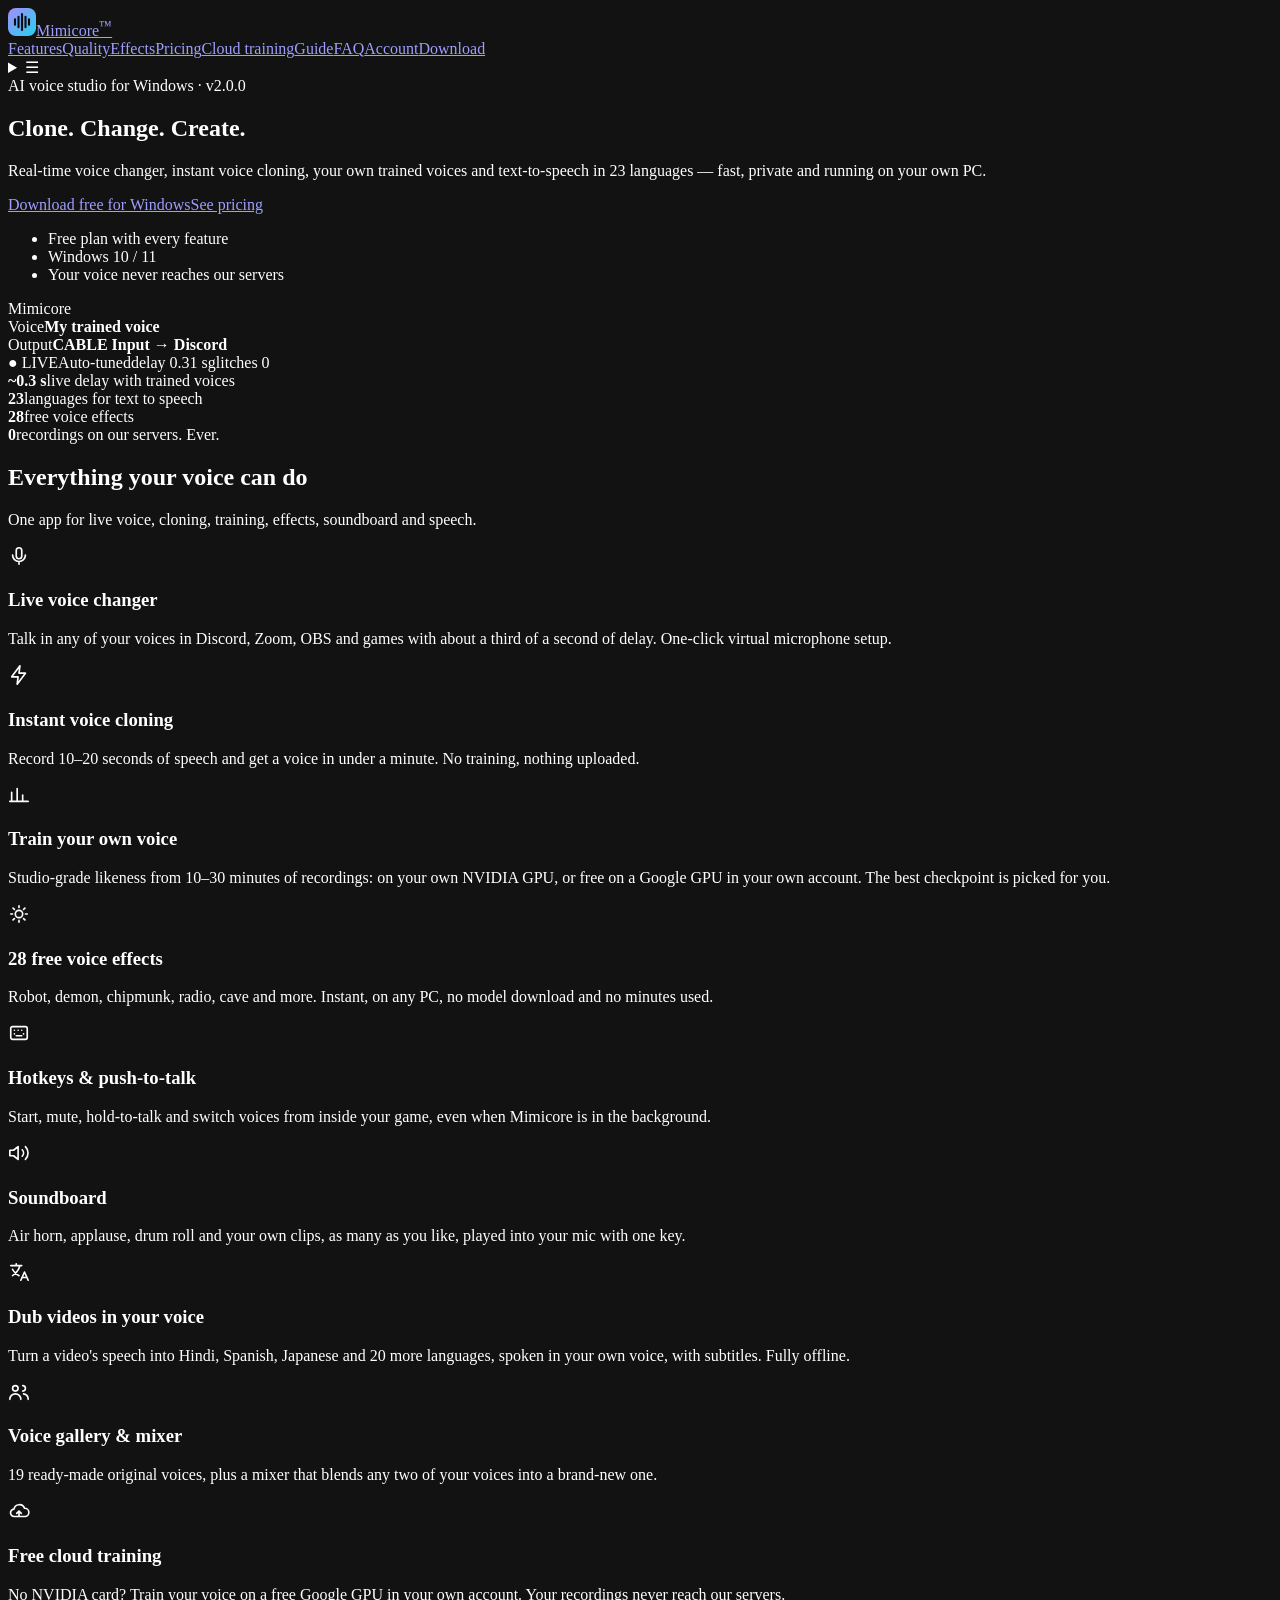
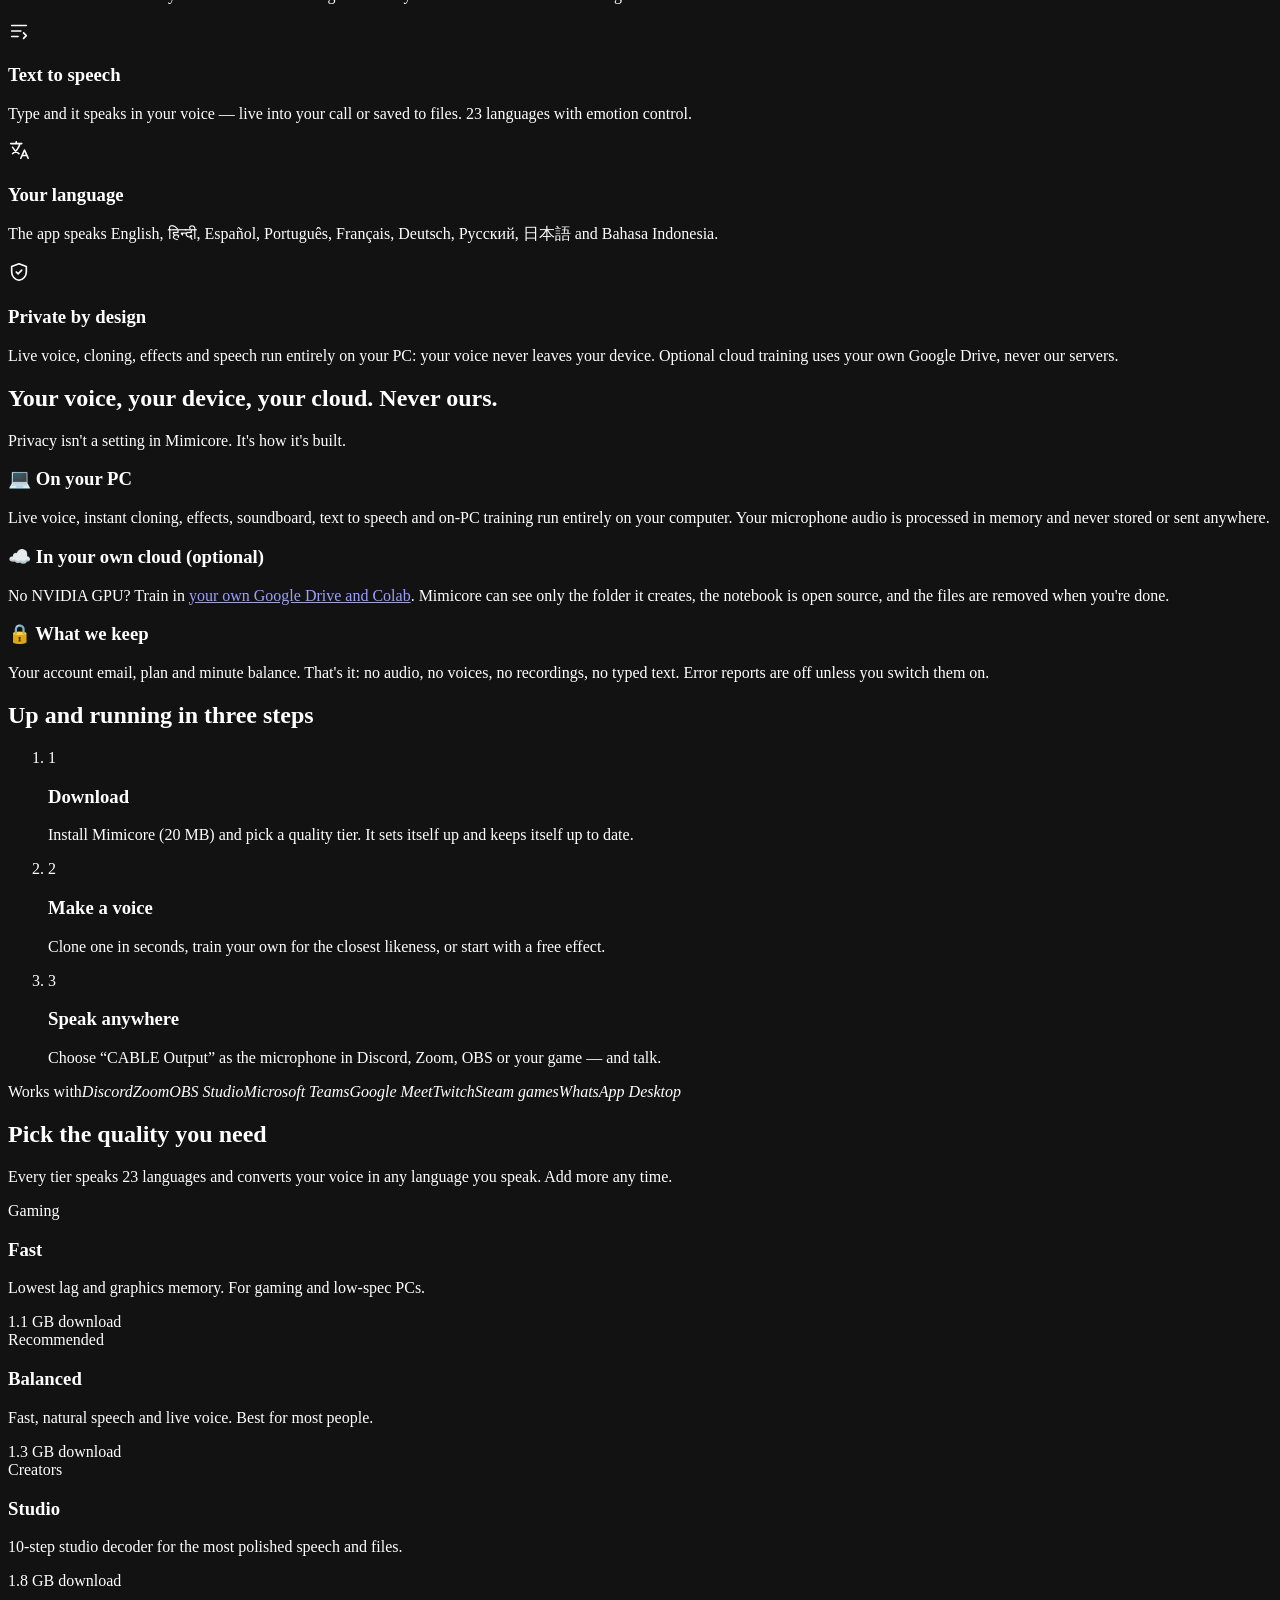
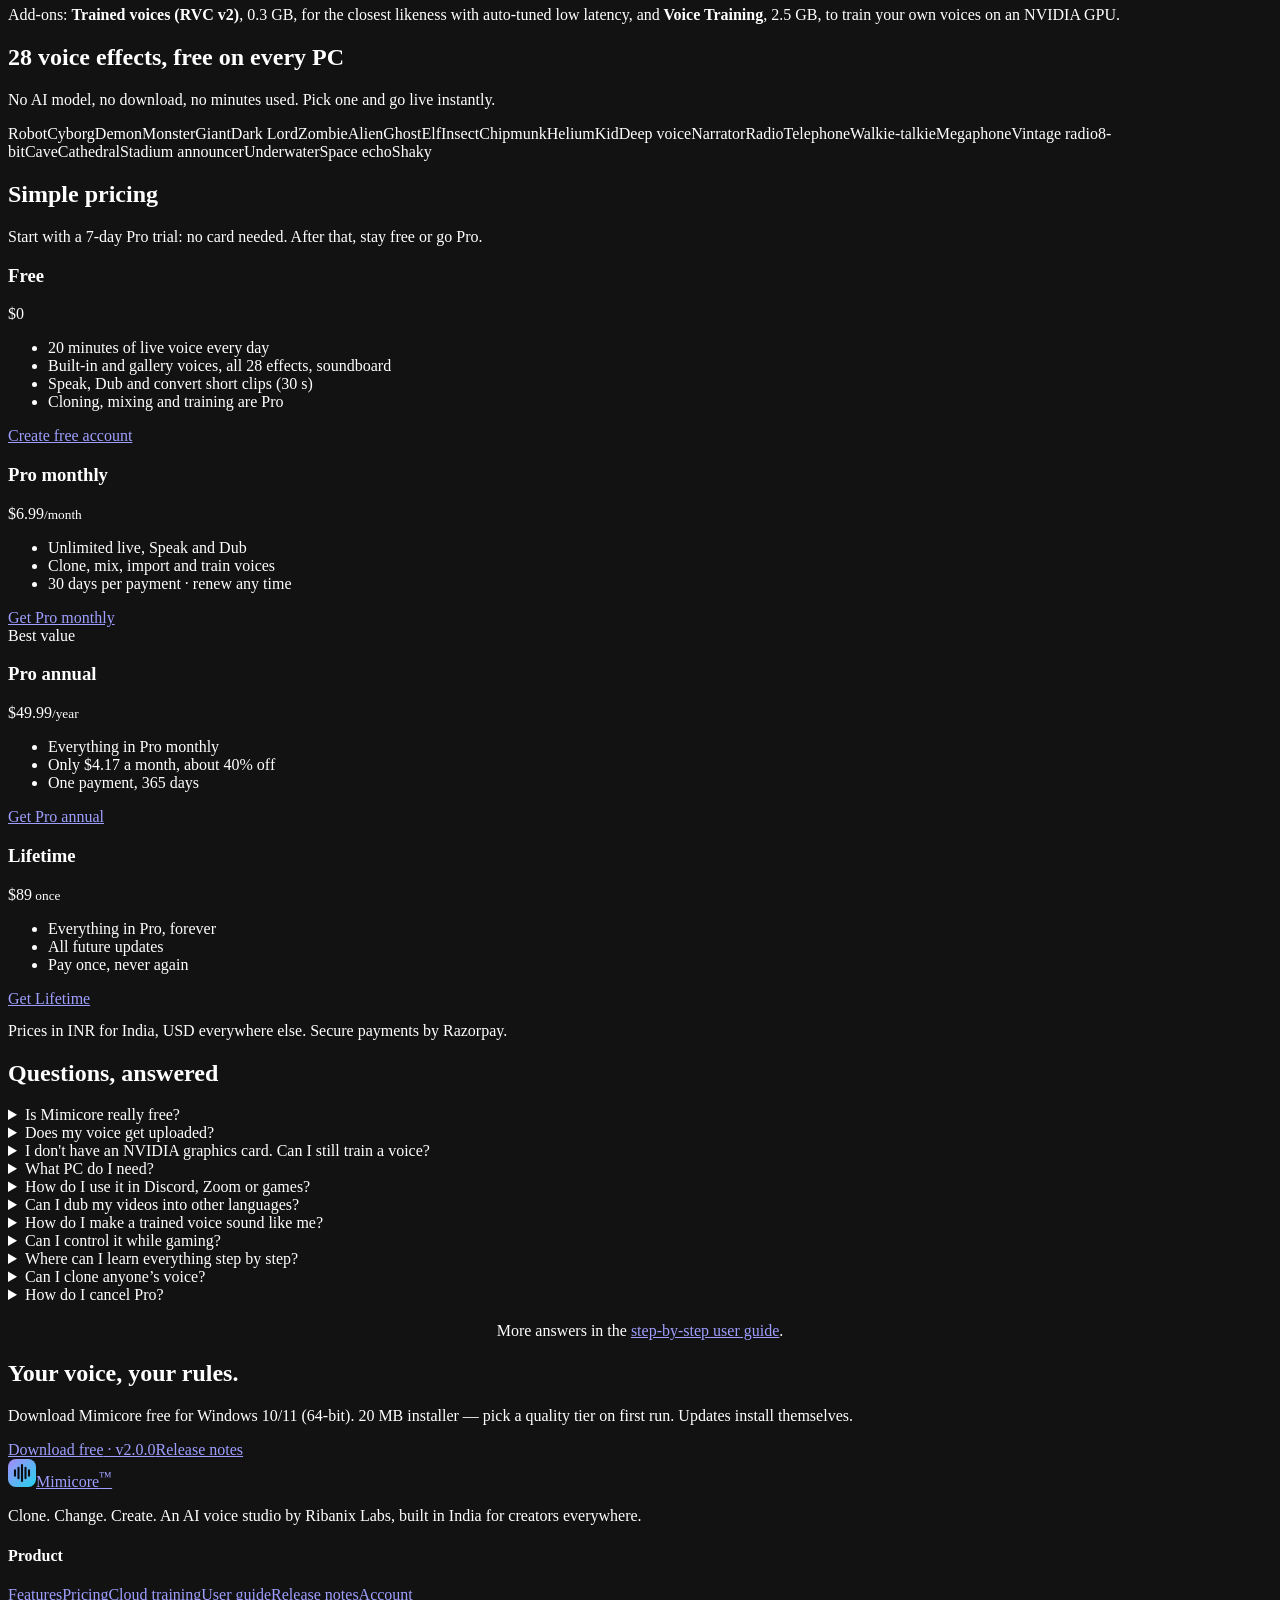
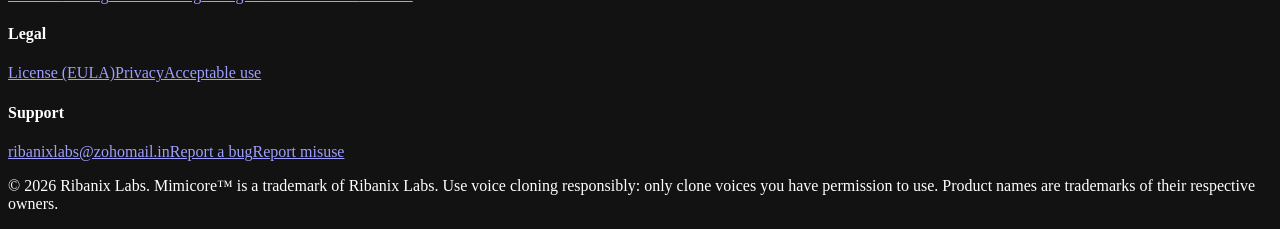
==== index.html @ a143474f "Site update" ====
<!DOCTYPE html><html lang="en"><head><meta charSet="utf-8"/><meta name="viewport" content="width=device-width, initial-scale=1"/><link rel="stylesheet" href="/mimicore-app/_next/static/chunks/2nib8u-anf3ll.css" data-precedence="next"/><link rel="preload" as="script" fetchPriority="low" href="/mimicore-app/_next/static/chunks/310vm2bl3xxpt.js"/><script src="/mimicore-app/_next/static/chunks/19mx3mg6lkumu.js" async=""></script><script src="/mimicore-app/_next/static/chunks/1rj7ns8rte9vc.js" async=""></script><script src="/mimicore-app/_next/static/chunks/0dsdtjjt0gsgd.js" async=""></script><script src="/mimicore-app/_next/static/chunks/turbopack-036nzztw_5l-z.js" async=""></script><script src="/mimicore-app/_next/static/chunks/1mpnoxox0-4cg.js" async=""></script><script src="/mimicore-app/_next/static/chunks/3a-6tz8s60ez9.js" async=""></script><meta name="theme-color" content="#07080d"/><meta name="color-scheme" content="dark"/><title>Mimicore — AI voice changer, voice cloning &amp; text to speech for Windows</title><meta name="description" content="Mimicore by Ribanix Labs: real-time AI voice changer, instant voice cloning, RVC voice training, video dubbing in your own voice, 28 free voice effects, a soundboard and text-to-speech in 23 languages. Your voice never leaves your device; optional cloud training runs in your own Google account. Free plan with every feature."/><meta name="application-name" content="Mimicore"/><meta name="author" content="Ribanix Labs"/><meta name="keywords" content="AI voice changer,voice cloning,real-time voice changer,RVC,text to speech,Discord voice changer,voice effects,AI dubbing,soundboard,Windows"/><link rel="canonical" href="https://ribanixlabs.github.io/mimicore-app/"/><meta property="og:title" content="Mimicore — Clone. Change. Create."/><meta property="og:description" content="Mimicore by Ribanix Labs: real-time AI voice changer, instant voice cloning, RVC voice training, video dubbing in your own voice, 28 free voice effects, a soundboard and text-to-speech in 23 languages. Your voice never leaves your device; optional cloud training runs in your own Google account. Free plan with every feature."/><meta property="og:url" content="https://ribanixlabs.github.io/mimicore-app/"/><meta property="og:site_name" content="Mimicore"/><meta property="og:type" content="website"/><meta name="twitter:card" content="summary"/><meta name="twitter:title" content="Mimicore — Clone. Change. Create."/><meta name="twitter:description" content="Mimicore by Ribanix Labs: real-time AI voice changer, instant voice cloning, RVC voice training, video dubbing in your own voice, 28 free voice effects, a soundboard and text-to-speech in 23 languages. Your voice never leaves your device; optional cloud training runs in your own Google account. Free plan with every feature."/><link rel="icon" href="/mimicore-app/icon.svg?icon.05_4mpzp60w3a.svg" sizes="any" type="image/svg+xml"/><script src="/mimicore-app/_next/static/chunks/0cz1d0mv5g_q7.js" noModule=""></script></head><body><div hidden=""><!--$--><!--/$--></div><header class="nav"><div class="wrap"><a class="brand" href="/mimicore-app/"><svg width="28" height="28" viewBox="0 0 32 32" aria-hidden="true"><defs><linearGradient id="lg" x1="0" y1="0" x2="1" y2="1"><stop offset="0" stop-color="#a78bfa"></stop><stop offset="1" stop-color="#22d3ee"></stop></linearGradient></defs><rect width="32" height="32" rx="9" fill="url(#lg)"></rect><path d="M8 19v-6M12 22V10M16 25V7M20 22V10M24 19v-6" stroke="#0b0d12" stroke-width="2.4" stroke-linecap="round"></path></svg><span>Mimicore<sup>™</sup></span></a><nav class="links"><a href="/mimicore-app/#features">Features</a><a href="/mimicore-app/#models">Quality</a><a href="/mimicore-app/#effects">Effects</a><a href="/mimicore-app/#pricing">Pricing</a><a href="/mimicore-app/train/">Cloud training</a><a href="/mimicore-app/guide/">Guide</a><a href="/mimicore-app/#faq">FAQ</a><a href="/mimicore-app/account/">Account</a><a href="/mimicore-app/#download" class="btn primary">Download</a></nav><details class="menu"><summary aria-label="Menu">☰</summary><nav><a href="/mimicore-app/#features">Features</a><a href="/mimicore-app/#models">Quality</a><a href="/mimicore-app/#effects">Effects</a><a href="/mimicore-app/#pricing">Pricing</a><a href="/mimicore-app/train/">Cloud training</a><a href="/mimicore-app/guide/">Guide</a><a href="/mimicore-app/#faq">FAQ</a><a href="/mimicore-app/account/">Account</a><a href="/mimicore-app/#download">Download</a></nav></details></div></header><main><script type="application/ld+json">{"@context":"https://schema.org","@type":"SoftwareApplication","name":"Mimicore","applicationCategory":"MultimediaApplication","operatingSystem":"Windows 10, Windows 11","softwareVersion":"2.0.0","publisher":{"@type":"Organization","name":"Ribanix Labs"},"offers":[{"@type":"Offer","price":"0","priceCurrency":"INR"},{"@type":"Offer","price":"99","priceCurrency":"INR"}]}</script><section class="hero"><div class="hero-copy"><span class="eyebrow">AI voice studio for Windows<!-- --> · v2.0.0</span><h1>Clone. Change. <span class="grad">Create.</span></h1><p class="lead">Real-time voice changer, instant voice cloning, your own trained voices and text-to-speech in 23 languages — fast, private and running on your own PC.</p><div class="cta-row"><a class="btn primary lg" href="https://github.com/ribanixlabs/mimicore-app/releases/latest/download/Mimicore-setup.exe">Download free for Windows</a><a class="btn ghost lg" href="#pricing">See pricing</a></div><ul class="trust"><li>Free plan with every feature</li><li>Windows 10 / 11</li><li>Your voice never reaches our servers</li></ul></div><div class="mock" aria-hidden="true"><div class="mock-bar"><i></i><i></i><i></i><span>Mimicore</span></div><div class="mock-body"><div class="mock-row"><span>Voice</span><b>My trained voice</b></div><div class="mock-row"><span>Output</span><b>CABLE Input → Discord</b></div><div class="wave"><i style="animation-delay:0ms"></i><i style="animation-delay:73ms"></i><i style="animation-delay:146ms"></i><i style="animation-delay:219ms"></i><i style="animation-delay:292ms"></i><i style="animation-delay:365ms"></i><i style="animation-delay:438ms"></i><i style="animation-delay:511ms"></i><i style="animation-delay:584ms"></i><i style="animation-delay:657ms"></i><i style="animation-delay:730ms"></i><i style="animation-delay:803ms"></i><i style="animation-delay:876ms"></i><i style="animation-delay:49ms"></i><i style="animation-delay:122ms"></i><i style="animation-delay:195ms"></i><i style="animation-delay:268ms"></i><i style="animation-delay:341ms"></i><i style="animation-delay:414ms"></i><i style="animation-delay:487ms"></i><i style="animation-delay:560ms"></i><i style="animation-delay:633ms"></i><i style="animation-delay:706ms"></i><i style="animation-delay:779ms"></i><i style="animation-delay:852ms"></i><i style="animation-delay:25ms"></i><i style="animation-delay:98ms"></i><i style="animation-delay:171ms"></i><i style="animation-delay:244ms"></i><i style="animation-delay:317ms"></i><i style="animation-delay:390ms"></i><i style="animation-delay:463ms"></i><i style="animation-delay:536ms"></i><i style="animation-delay:609ms"></i><i style="animation-delay:682ms"></i><i style="animation-delay:755ms"></i></div><div class="mock-stats"><span class="live">● LIVE</span><span>Auto-tuned</span><span>delay 0.31 s</span><span>glitches 0</span></div></div></div></section><section class="stats"><div><b>~0.3 s</b><span>live delay with trained voices</span></div><div><b>23</b><span>languages for text to speech</span></div><div><b>28</b><span>free voice effects</span></div><div><b>0</b><span>recordings on our servers. Ever.</span></div></section><section id="features" class="section"><h2>Everything your voice can do</h2><p class="sub">One app for live voice, cloning, training, effects, soundboard and speech.</p><div class="grid3"><article class="card feature"><div class="ic"><svg viewBox="0 0 24 24" width="22" height="22" fill="none" stroke="currentColor" stroke-width="1.8" stroke-linecap="round" stroke-linejoin="round" aria-hidden="true"><path d="M12 3a3 3 0 0 0-3 3v6a3 3 0 0 0 6 0V6a3 3 0 0 0-3-3zM5 11a7 7 0 0 0 14 0M12 18v3"></path></svg></div><h3>Live voice changer</h3><p>Talk in any of your voices in Discord, Zoom, OBS and games with about a third of a second of delay. One-click virtual microphone setup.</p></article><article class="card feature"><div class="ic"><svg viewBox="0 0 24 24" width="22" height="22" fill="none" stroke="currentColor" stroke-width="1.8" stroke-linecap="round" stroke-linejoin="round" aria-hidden="true"><path d="M13 2 4 14h7l-1 8 9-12h-7z"></path></svg></div><h3>Instant voice cloning</h3><p>Record 10–20 seconds of speech and get a voice in under a minute. No training, nothing uploaded.</p></article><article class="card feature"><div class="ic"><svg viewBox="0 0 24 24" width="22" height="22" fill="none" stroke="currentColor" stroke-width="1.8" stroke-linecap="round" stroke-linejoin="round" aria-hidden="true"><path d="M4 19V9M10 19V5M16 19v-7M22 19H2"></path></svg></div><h3>Train your own voice</h3><p>Studio-grade likeness from 10–30 minutes of recordings: on your own NVIDIA GPU, or free on a Google GPU in your own account. The best checkpoint is picked for you.</p></article><article class="card feature"><div class="ic"><svg viewBox="0 0 24 24" width="22" height="22" fill="none" stroke="currentColor" stroke-width="1.8" stroke-linecap="round" stroke-linejoin="round" aria-hidden="true"><path d="M12 3v2M12 19v2M5 12H3M21 12h-2M7 7 5.5 5.5M18.5 18.5 17 17M17 7l1.5-1.5M5.5 18.5 7 17M12 8a4 4 0 1 0 0 8 4 4 0 0 0 0-8z"></path></svg></div><h3>28 free voice effects</h3><p>Robot, demon, chipmunk, radio, cave and more. Instant, on any PC, no model download and no minutes used.</p></article><article class="card feature"><div class="ic"><svg viewBox="0 0 24 24" width="22" height="22" fill="none" stroke="currentColor" stroke-width="1.8" stroke-linecap="round" stroke-linejoin="round" aria-hidden="true"><path d="M3 7a2 2 0 0 1 2-2h14a2 2 0 0 1 2 2v10a2 2 0 0 1-2 2H5a2 2 0 0 1-2-2zM7 9h.01M11 9h.01M15 9h.01M7 13h.01M17 13h.01M9 15h6"></path></svg></div><h3>Hotkeys &amp; push-to-talk</h3><p>Start, mute, hold-to-talk and switch voices from inside your game, even when Mimicore is in the background.</p></article><article class="card feature"><div class="ic"><svg viewBox="0 0 24 24" width="22" height="22" fill="none" stroke="currentColor" stroke-width="1.8" stroke-linecap="round" stroke-linejoin="round" aria-hidden="true"><path d="M11 5 6 9H2v6h4l5 4V5zM15.5 8.5a5 5 0 0 1 0 7M19 5a10 10 0 0 1 0 14"></path></svg></div><h3>Soundboard</h3><p>Air horn, applause, drum roll and your own clips, as many as you like, played into your mic with one key.</p></article><article class="card feature"><div class="ic"><svg viewBox="0 0 24 24" width="22" height="22" fill="none" stroke="currentColor" stroke-width="1.8" stroke-linecap="round" stroke-linejoin="round" aria-hidden="true"><path d="M3 5h12M9 3v2M5 9c1.5 3 4 5.5 7 7M13 5c-1 4-3.5 8-8 11M14 21l4-9 4 9M15.5 18h5"></path></svg></div><h3>Dub videos in your voice</h3><p>Turn a video&#x27;s speech into Hindi, Spanish, Japanese and 20 more languages, spoken in your own voice, with subtitles. Fully offline.</p></article><article class="card feature"><div class="ic"><svg viewBox="0 0 24 24" width="22" height="22" fill="none" stroke="currentColor" stroke-width="1.8" stroke-linecap="round" stroke-linejoin="round" aria-hidden="true"><path d="M8 11a3 3 0 1 0 0-6 3 3 0 0 0 0 6zM2 20a6 6 0 0 1 12 0M16 11a3 3 0 1 0 0-6M22 20a6 6 0 0 0-5-5.9"></path></svg></div><h3>Voice gallery &amp; mixer</h3><p>19 ready-made original voices, plus a mixer that blends any two of your voices into a brand-new one.</p></article><article class="card feature"><div class="ic"><svg viewBox="0 0 24 24" width="22" height="22" fill="none" stroke="currentColor" stroke-width="1.8" stroke-linecap="round" stroke-linejoin="round" aria-hidden="true"><path d="M7 18a4 4 0 0 1-.5-8A6 6 0 0 1 18 9a4.5 4.5 0 0 1 .5 9zM12 12v6M9.5 14.5 12 12l2.5 2.5"></path></svg></div><h3>Free cloud training</h3><p>No NVIDIA card? Train your voice on a free Google GPU in your own account. Your recordings never reach our servers.</p></article><article class="card feature"><div class="ic"><svg viewBox="0 0 24 24" width="22" height="22" fill="none" stroke="currentColor" stroke-width="1.8" stroke-linecap="round" stroke-linejoin="round" aria-hidden="true"><path d="M4 6h16M4 12h10M4 18h7M17 14l3 3-3 3"></path></svg></div><h3>Text to speech</h3><p>Type and it speaks in your voice — live into your call or saved to files. 23 languages with emotion control.</p></article><article class="card feature"><div class="ic"><svg viewBox="0 0 24 24" width="22" height="22" fill="none" stroke="currentColor" stroke-width="1.8" stroke-linecap="round" stroke-linejoin="round" aria-hidden="true"><path d="M3 5h12M9 3v2M5 9c1.5 3 4 5.5 7 7M13 5c-1 4-3.5 8-8 11M14 21l4-9 4 9M15.5 18h5"></path></svg></div><h3>Your language</h3><p>The app speaks English, हिन्दी, Español, Português, Français, Deutsch, Русский, 日本語 and Bahasa Indonesia.</p></article><article class="card feature"><div class="ic"><svg viewBox="0 0 24 24" width="22" height="22" fill="none" stroke="currentColor" stroke-width="1.8" stroke-linecap="round" stroke-linejoin="round" aria-hidden="true"><path d="M12 3 4 6v6c0 4.5 3.4 8.3 8 9 4.6-.7 8-4.5 8-9V6zM9 12l2 2 4-4"></path></svg></div><h3>Private by design</h3><p>Live voice, cloning, effects and speech run entirely on your PC: your voice never leaves your device. Optional cloud training uses your own Google Drive, never our servers.</p></article></div></section><section id="privacy" class="section"><h2>Your voice, your device, your cloud. <span class="grad">Never ours.</span></h2><p class="sub">Privacy isn&#x27;t a setting in Mimicore. It&#x27;s how it&#x27;s built.</p><div class="grid3"><article class="card"><h3>💻 On your PC</h3><p>Live voice, instant cloning, effects, soundboard, text to speech and on-PC training run entirely on your computer. Your microphone audio is processed in memory and never stored or sent anywhere.</p></article><article class="card"><h3>☁️ In your own cloud (optional)</h3><p>No NVIDIA GPU? Train in <a href="/mimicore-app/train/">your own Google Drive and Colab</a>. Mimicore can see only the folder it creates, the notebook is open source, and the files are removed when you&#x27;re done.</p></article><article class="card"><h3>🔒 What we keep</h3><p>Your account email, plan and minute balance. That&#x27;s it: no audio, no voices, no recordings, no typed text. Error reports are off unless you switch them on.</p></article></div></section><section class="section"><h2>Up and running in three steps</h2><ol class="steps"><li class="card"><span class="num">1</span><h3>Download</h3><p>Install Mimicore (20 MB) and pick a quality tier. It sets itself up and keeps itself up to date.</p></li><li class="card"><span class="num">2</span><h3>Make a voice</h3><p>Clone one in seconds, train your own for the closest likeness, or start with a free effect.</p></li><li class="card"><span class="num">3</span><h3>Speak anywhere</h3><p>Choose “CABLE Output” as the microphone in Discord, Zoom, OBS or your game — and talk.</p></li></ol><div class="apps"><span>Works with</span><em>Discord</em><em>Zoom</em><em>OBS Studio</em><em>Microsoft Teams</em><em>Google Meet</em><em>Twitch</em><em>Steam games</em><em>WhatsApp Desktop</em></div></section><section id="models" class="section"><h2>Pick the quality you need</h2><p class="sub">Every tier speaks 23 languages and converts your voice in any language you speak. Add more any time.</p><div class="grid3"><article class="card tier "><span class="pill">Gaming</span><h3>Fast</h3><p>Lowest lag and graphics memory. For gaming and low-spec PCs.</p><span class="size">1.1 GB<!-- --> download</span></article><article class="card tier hot"><span class="pill">Recommended</span><h3>Balanced</h3><p>Fast, natural speech and live voice. Best for most people.</p><span class="size">1.3 GB<!-- --> download</span></article><article class="card tier "><span class="pill">Creators</span><h3>Studio</h3><p>10-step studio decoder for the most polished speech and files.</p><span class="size">1.8 GB<!-- --> download</span></article></div><p class="note">Add-ons: <b>Trained voices (RVC v2)</b>, 0.3 GB, for the closest likeness with auto-tuned low latency, and<b> Voice Training</b>, 2.5 GB, to train your own voices on an NVIDIA GPU.</p></section><section id="effects" class="section"><h2>28 voice effects, free on every PC</h2><p class="sub">No AI model, no download, no minutes used. Pick one and go live instantly.</p><div class="chips"><span>Robot</span><span>Cyborg</span><span>Demon</span><span>Monster</span><span>Giant</span><span>Dark Lord</span><span>Zombie</span><span>Alien</span><span>Ghost</span><span>Elf</span><span>Insect</span><span>Chipmunk</span><span>Helium</span><span>Kid</span><span>Deep voice</span><span>Narrator</span><span>Radio</span><span>Telephone</span><span>Walkie-talkie</span><span>Megaphone</span><span>Vintage radio</span><span>8-bit</span><span>Cave</span><span>Cathedral</span><span>Stadium announcer</span><span>Underwater</span><span>Space echo</span><span>Shaky</span></div></section><section id="pricing" class="section"><h2>Simple pricing</h2><p class="sub">Start with a 7-day Pro trial: no card needed. After that, stay free or go Pro.</p><div class="plans" style="margin-bottom:16px"><article class="card plan"><h3>Free</h3><p class="price">$0</p><ul><li>20 minutes of live voice every day</li><li>Built-in and gallery voices, all 28 effects, soundboard</li><li>Speak, Dub and convert short clips (30 s)</li><li>Cloning, mixing and training are Pro</li></ul><a class="btn ghost block" href="/mimicore-app/account/">Create free account</a></article></div><div class="plans"><article class="card plan"><h3>Pro monthly</h3><p class="price">$6.99<small>/month</small></p><ul><li>Unlimited live, Speak and Dub</li><li>Clone, mix, import and train voices</li><li>30 days per payment · renew any time</li></ul><a class="btn ghost block" href="/mimicore-app/account/#pro">Get Pro monthly</a></article><article class="card plan hot"><span class="pill">Best value</span><h3>Pro annual</h3><p class="price">$49.99<small>/year</small></p><ul><li>Everything in Pro monthly</li><li>Only <!-- -->$4.17<!-- --> a month, about 40% off</li><li>One payment, 365 days</li></ul><a class="btn primary block" href="/mimicore-app/account/#pro">Get Pro annual</a></article><article class="card plan"><h3>Lifetime</h3><p class="price">$89<small> once</small></p><ul><li>Everything in Pro, forever</li><li>All future updates</li><li>Pay once, never again</li></ul><a class="btn ghost block" href="/mimicore-app/account/#pro">Get Lifetime</a></article></div><p class="sub" style="margin-top:14px">Prices in INR for India, USD everywhere else. Secure payments by Razorpay.</p></section><section id="faq" class="section narrow"><h2>Questions, answered</h2><details class="faq"><summary>Is Mimicore really free?</summary><p>Yes. New accounts get 7 days of Pro with no card. After that the free plan keeps 20 minutes of live voice a day, all 28 effects, the soundboard and the voice gallery. Pro unlocks unlimited use plus cloning, mixing and training. Plans start at $6.99 a month (₹149 in India), with annual and lifetime options.</p></details><details class="faq"><summary>Does my voice get uploaded?</summary><p>Never to us. Recording, cloning, live conversion, speech and on-PC training all run on your PC. If you choose cloud training, your recordings go only to your own Google Drive and a Colab session in your own Google account: Mimicore can see only the files it creates there, and they&#x27;re moved to your Drive trash once the voice is installed. We store only your account email and plan.</p></details><details class="faq"><summary>I don&#x27;t have an NVIDIA graphics card. Can I still train a voice?</summary><p>Yes. Cloud training uses a free NVIDIA GPU from Google Colab in your own Google account: same trainer, same three quality levels, same result. Start it in the app (Voices › Train a voice › Cloud) or on the Cloud training page. Instant voices and all effects work on any PC without training.</p></details><details class="faq"><summary>What PC do I need?</summary><p>Windows 10 or 11 (64-bit). A DirectX 12 graphics card from NVIDIA, AMD or Intel is recommended for live voices; effects run on any PC. Training your own voice needs an NVIDIA GTX 16 / RTX 20 series card or newer with 4 GB+.</p></details><details class="faq"><summary>How do I use it in Discord, Zoom or games?</summary><p>Mimicore installs the free VB-CABLE virtual microphone for you with one click. Then pick “CABLE Output” as your microphone in the other app.</p></details><details class="faq"><summary>Can I dub my videos into other languages?</summary><p>Yes. Dub a video transcribes the speech, translates it sentence by sentence and speaks it in your voice, fitted to the original timing. It runs fully offline with the free Dubbing add-on and gives you a WAV track plus SRT subtitles for any video editor.</p></details><details class="faq"><summary>How do I make a trained voice sound like me?</summary><p>Use Calibrate to my voice on the Live page: read one sentence and Mimicore sets the pitch and noise gate for the closest match, then remembers them for that voice.</p></details><details class="faq"><summary>Can I control it while gaming?</summary><p>Yes. Global hotkeys work while a game has focus: start/stop, push-to-talk, mute, switch voices and play soundboard sounds without leaving the game.</p></details><details class="faq"><summary>Where can I learn everything step by step?</summary><p>The user guide walks through every feature, with recipes for Discord, streaming, YouTube dubbing, voiceovers and private calls, plus troubleshooting.</p></details><details class="faq"><summary>Can I clone anyone’s voice?</summary><p>Only your own voice, or a voice whose owner has given you permission. Mimicore records a spoken consent statement and marks generated files as AI-generated. Impersonation and fraud are forbidden by our Acceptable Use Policy.</p></details><details class="faq"><summary>How do I cancel Pro?</summary><p>Any time. India monthly subscriptions cancel from the Razorpay link in your subscription email; other passes simply end when the paid period does. Pro keeps working until then.</p></details><p class="muted" style="text-align:center;margin-top:18px">More answers in the <a href="/mimicore-app/guide/">step-by-step user guide</a>.</p></section><section id="download" class="download card"><h2>Your voice, your rules.</h2><p>Download Mimicore free for Windows 10/11 (64-bit). 20 MB installer — pick a quality tier on first run. Updates install themselves.</p><div class="cta-row"><a class="btn primary lg" href="https://github.com/ribanixlabs/mimicore-app/releases/latest/download/Mimicore-setup.exe">Download free<!-- --> · v2.0.0</a><a class="btn ghost lg" href="https://github.com/ribanixlabs/mimicore-app/releases">Release notes</a></div></section></main><!--$--><!--/$--><footer><div class="wrap"><div class="foot"><div><a class="brand" href="/mimicore-app/"><svg width="28" height="28" viewBox="0 0 32 32" aria-hidden="true"><defs><linearGradient id="lg" x1="0" y1="0" x2="1" y2="1"><stop offset="0" stop-color="#a78bfa"></stop><stop offset="1" stop-color="#22d3ee"></stop></linearGradient></defs><rect width="32" height="32" rx="9" fill="url(#lg)"></rect><path d="M8 19v-6M12 22V10M16 25V7M20 22V10M24 19v-6" stroke="#0b0d12" stroke-width="2.4" stroke-linecap="round"></path></svg><span>Mimicore<sup>™</sup></span></a><p>Clone. Change. Create. An AI voice studio by Ribanix Labs, built in India for creators everywhere.</p></div><div><h4>Product</h4><a href="/mimicore-app/#features">Features</a><a href="/mimicore-app/#pricing">Pricing</a><a href="/mimicore-app/train/">Cloud training</a><a href="/mimicore-app/guide/">User guide</a><a href="https://github.com/ribanixlabs/mimicore-app/releases">Release notes</a><a href="/mimicore-app/account/">Account</a></div><div><h4>Legal</h4><a href="/mimicore-app/legal/eula/">License (EULA)</a><a href="/mimicore-app/legal/privacy/">Privacy</a><a href="/mimicore-app/legal/acceptable-use/">Acceptable use</a></div><div><h4>Support</h4><a href="mailto:ribanixlabs@zohomail.in">ribanixlabs@zohomail.in</a><a href="https://github.com/ribanixlabs/mimicore-app/issues/new?template=support.yml">Report a bug</a><a href="https://github.com/ribanixlabs/mimicore-app/issues/new?template=abuse.yml">Report misuse</a></div></div><p class="legal">© 2026 Ribanix Labs. Mimicore™ is a trademark of Ribanix Labs. Use voice cloning responsibly: only clone voices you have permission to use. Product names are trademarks of their respective owners.</p></div></footer><script src="/mimicore-app/_next/static/chunks/310vm2bl3xxpt.js" id="_R_" async=""></script><script>(self.__next_f=self.__next_f||[]).push([0])</script><script>self.__next_f.push([1,"1:\"$Sreact.fragment\"\n2:I[22016,[\"/mimicore-app/_next/static/chunks/1mpnoxox0-4cg.js\"],\"\"]\n3:I[39756,[\"/mimicore-app/_next/static/chunks/1mpnoxox0-4cg.js\"],\"default\"]\n4:I[37457,[\"/mimicore-app/_next/static/chunks/1mpnoxox0-4cg.js\"],\"default\"]\nc:I[68027,[\"/mimicore-app/_next/static/chunks/1mpnoxox0-4cg.js\"],\"default\",1]\n:HL[\"/mimicore-app/_next/static/chunks/2nib8u-anf3ll.css\",\"style\"]\n0:{\"P\":null,\"c\":[\"\",\"\"],\"q\":\"\",\"i\":false,\"f\":[[[\"\",{\"children\":[\"__PAGE__\",{},\"$undefined\",\"$undefined\",4608]},\"$undefined\",\"$undefined\",4624],[[\"$\",\"$1\",\"c\",{\"children\":[[[\"$\",\"link\",\"0\",{\"rel\":\"stylesheet\",\"href\":\"/mimicore-app/_next/static/chunks/2nib8u-anf3ll.css\",\"precedence\":\"next\",\"crossOrigin\":\"$undefined\",\"nonce\":\"$undefined\"}],[\"$\",\"script\",\"script-0\",{\"src\":\"/mimicore-app/_next/static/chunks/1mpnoxox0-4cg.js\",\"async\":true,\"nonce\":\"$undefined\"}]],[\"$\",\"html\",null,{\"lang\":\"en\",\"children\":[\"$\",\"body\",null,{\"children\":[[\"$\",\"header\",null,{\"className\":\"nav\",\"children\":[\"$\",\"div\",null,{\"className\":\"wrap\",\"children\":[[\"$\",\"$L2\",null,{\"href\":\"/\",\"className\":\"brand\",\"children\":[[\"$\",\"svg\",null,{\"width\":\"28\",\"height\":\"28\",\"viewBox\":\"0 0 32 32\",\"aria-hidden\":\"true\",\"children\":[[\"$\",\"defs\",null,{\"children\":[\"$\",\"linearGradient\",null,{\"id\":\"lg\",\"x1\":\"0\",\"y1\":\"0\",\"x2\":\"1\",\"y2\":\"1\",\"children\":[[\"$\",\"stop\",null,{\"offset\":\"0\",\"stopColor\":\"#a78bfa\"}],[\"$\",\"stop\",null,{\"offset\":\"1\",\"stopColor\":\"#22d3ee\"}]]}]}],[\"$\",\"rect\",null,{\"width\":\"32\",\"height\":\"32\",\"rx\":\"9\",\"fill\":\"url(#lg)\"}],[\"$\",\"path\",null,{\"d\":\"M8 19v-6M12 22V10M16 25V7M20 22V10M24 19v-6\",\"stroke\":\"#0b0d12\",\"strokeWidth\":\"2.4\",\"strokeLinecap\":\"round\"}]]}],[\"$\",\"span\",null,{\"children\":[\"Mimicore\",[\"$\",\"sup\",null,{\"children\":\"™\"}]]}]]}],[\"$\",\"nav\",null,{\"className\":\"links\",\"children\":[[[\"$\",\"a\",\"Features\",{\"href\":\"/mimicore-app/#features\",\"children\":\"Features\"}],[\"$\",\"a\",\"Quality\",{\"href\":\"/mimicore-app/#models\",\"children\":\"Quality\"}],[\"$\",\"a\",\"Effects\",{\"href\":\"/mimicore-app/#effects\",\"children\":\"Effects\"}],[\"$\",\"a\",\"Pricing\",{\"href\":\"/mimicore-app/#pricing\",\"children\":\"Pricing\"}],[\"$\",\"a\",\"Cloud training\",{\"href\":\"/mimicore-app/train/\",\"children\":\"Cloud training\"}],[\"$\",\"a\",\"Guide\",{\"href\":\"/mimicore-app/guide/\",\"children\":\"Guide\"}],[\"$\",\"a\",\"FAQ\",{\"href\":\"/mimicore-app/#faq\",\"children\":\"FAQ\"}]],[\"$\",\"$L2\",null,{\"href\":\"/account/\",\"children\":\"Account\"}],[\"$\",\"a\",null,{\"href\":\"/mimicore-app/#download\",\"className\":\"btn primary\",\"children\":\"Download\"}]]}],[\"$\",\"details\",null,{\"className\":\"menu\",\"children\":[[\"$\",\"summary\",null,{\"aria-label\":\"Menu\",\"children\":\"☰\"}],[\"$\",\"nav\",null,{\"children\":[[[\"$\",\"a\",\"Features\",{\"href\":\"/mimicore-app/#features\",\"children\":\"Features\"}],[\"$\",\"a\",\"Quality\",{\"href\":\"/mimicore-app/#models\",\"children\":\"Quality\"}],[\"$\",\"a\",\"Effects\",{\"href\":\"/mimicore-app/#effects\",\"children\":\"Effects\"}],[\"$\",\"a\",\"Pricing\",{\"href\":\"/mimicore-app/#pricing\",\"children\":\"Pricing\"}],[\"$\",\"a\",\"Cloud training\",{\"href\":\"/mimicore-app/train/\",\"children\":\"Cloud training\"}],[\"$\",\"a\",\"Guide\",{\"href\":\"/mimicore-app/guide/\",\"children\":\"Guide\"}],[\"$\",\"a\",\"FAQ\",{\"href\":\"/mimicore-app/#faq\",\"children\":\"FAQ\"}]],[\"$\",\"$L2\",null,{\"href\":\"/account/\",\"children\":\"Account\"}],[\"$\",\"a\",null,{\"href\":\"/mimicore-app/#download\",\"children\":\"Download\"}]]}]]}]]}]}],[\"$\",\"$L3\",null,{\"parallelRouterKey\":\"children\",\"error\":\"$undefined\",\"errorStyles\":\"$undefined\",\"errorScripts\":\"$undefined\",\"template\":[\"$\",\"$L4\",null,{}],\"templateStyles\":\"$undefined\",\"templateScripts\":\"$undefined\",\"notFound\":[[[\"$\",\"title\",null,{\"children\":\"404: This page could not be found.\"}],[\"$\",\"div\",null,{\"style\":{\"fontFamily\":\"system-ui,\\\"Segoe UI\\\",Roboto,Helvetica,Arial,sans-serif,\\\"Apple Color Emoji\\\",\\\"Segoe UI Emoji\\\"\",\"height\":\"100vh\",\"textAlign\":\"center\",\"display\":\"flex\",\"flexDirection\":\"column\",\"alignItems\":\"center\",\"justifyContent\":\"center\"},\"children\":[\"$\",\"div\",null,{\"children\":[[\"$\",\"style\",null,{\"dangerouslySetInnerHTML\":{\"__html\":\"body{color:#000;background:#fff;margin:0}.next-error-h1{border-right:1px solid rgba(0,0,0,.3)}@media (prefers-color-scheme:dark){body{color:#fff;background:#000}.next-error-h1{border-right:1px solid rgba(255,255,255,.3)}}\"}}],[\"$\",\"h1\",null,{\"className\":\"next-error-h1\",\"style\":{\"display\":\"inline-block\",\"margin\":\"0 20px 0 0\",\"padding\":\"0 23px 0 0\",\"fontSize\":24,\"fontWeight\":500,\"verticalAlign\":\"top\",\"lineHeight\":\"49px\"},\"children\":404}],[\"$\",\"div\",null,{\"style\":{\"display\":\"inline-block\"},\"children\":[\"$\",\"h2\",null,{\"style\":{\"fontSize\":14,\"fontWeight\":400,\"lineHeight\":\"49px\",\"margin\":0},\"children\":\"This page could not be found.\"}]}]]}]}]],[]],\"forbidden\":\"$undefined\",\"unauthorized\":\"$undefined\"}],[\"$\",\"footer\",null,{\"children\":[\"$\",\"div\",null,{\"className\":\"wrap\",\"children\":[[\"$\",\"div\",null,{\"className\":\"foot\",\"children\":[[\"$\",\"div\",null,{\"children\":[[\"$\",\"$L2\",null,{\"href\":\"/\",\"className\":\"brand\",\"children\":[[\"$\",\"svg\",null,{\"width\":\"28\",\"height\":\"28\",\"viewBox\":\"0 0 32 32\",\"aria-hidden\":\"true\",\"children\":[[\"$\",\"defs\",null,{\"children\":[\"$\",\"linearGradient\",null,{\"id\":\"lg\",\"x1\":\"0\",\"y1\":\"0\",\"x2\":\"1\",\"y2\":\"1\",\"children\":[[\"$\",\"stop\",null,{\"offset\":\"0\",\"stopColor\":\"#a78bfa\"}],[\"$\",\"stop\",null,{\"offset\":\"1\",\"stopColor\":\"#22d3ee\"}]]}]}],[\"$\",\"rect\",null,{\"width\":\"32\",\"height\":\"32\",\"rx\":\"9\",\"fill\":\"url(#lg)\"}],[\"$\",\"path\",null,{\"d\":\"M8 19v-6M12 22V10M16 25V7M20 22V10M24 19v-6\",\"stroke\":\"#0b0d12\",\"strokeWidth\":\"2.4\",\"strokeLinecap\":\"round\"}]]}],[\"$\",\"span\",null,{\"children\":[\"Mimicore\",[\"$\",\"sup\",null,{\"children\":\"™\"}]]}]]}],\"$L5\"]}],\"$L6\",\"$L7\",\"$L8\"]}],\"$L9\"]}]}]]}]}]]}],{\"children\":[\"$La\",{},null,false,null]},null,false,null],\"$Lb\",false]],\"m\":\"$undefined\",\"G\":[\"$c\",[\"$Ld\"]],\"S\":true,\"h\":null,\"r\":\"$undefined\",\"s\":\"$undefined\",\"a\":\"$undefined\",\"l\":\"$undefined\",\"p\":\"$undefined\",\"d\":\"$undefined\",\"b\":\"B4DmYXM-WR251g3ca1z9b\"}\n1b:I[97367,[\"/mimicore-app/_next/static/chunks/1mpnoxox0-4cg.js\"],\"ViewportBoundary\"]\n1d:I[97367,[\"/mimicore-app/_next/static/chunks/1mpnoxox0-4cg.js\"],\"MetadataBoundary\"]\n1e:\"$Sreact.suspense\"\n5:[\"$\",\"p\",null,{\"children\":\"Clone. Change. Create. An AI voice studio by Ribanix Labs, built in India for creators everywhere.\"}]\n6:[\"$\",\"div\",null,{\"children\":[[\"$\",\"h4\",null,{\"children\":\"Product\"}],[\"$\",\"a\",null,{\"href\":\"/mimicore-app/#features\",\"children\":\"Features\"}],[\"$\",\"a\",null,{\"href\":\"/mimicore-app/#pricing\",\"children\":\"Pricing\"}],[\"$\",\"a\",null,{\"href\":\"/mimicore-app/train/\",\"children\":\"Cloud training\"}],[\"$\",\"a\",null,{\"href\":\"/mimicore-app/guide/\",\"children\":\"User guide\"}],[\"$\",\"a\",null,{\"href\":\"https://github.com/ribanixlabs/mimicore-app/releases\",\"children\":\"Release notes\"}],[\"$\",\"$L2\",null,{\"href\":\"/account/\",\"children\":\"Account\"}]]}]\n7:[\"$\",\"div\",null,{\"children\":[[\"$\",\"h4\",null,{\"children\":\"Legal\"}],[\"$\",\"$L2\",null,{\"href\":\"/legal/eula/\",\"children\":\"License (EULA)\"}],[\"$\",\"$L2\",null,{\"href\":\"/legal/privacy/\",\"children\":\"Privacy\"}],[\"$\",\"$L2\",null,{\"href\":\"/legal/acceptable-use/\",\"children\":\"Acceptable use\"}]]}]\n8:[\"$\",\"div\",null,{\"children\":[[\"$\",\"h4\",null,{\"children\":\"Support\"}],[\"$\",\"a\",null,{\"href\":\"mailto:ribanixlabs@zohomail.in\",\"children\":\"ribanixlabs@zohomail.in\"}],[\"$\",\"a\",null,{\"href\":\"https://github.com/ribanixlabs/mimicore-app/issues/new?template=support.yml\",\"children\":\"Report a bug\"}],[\"$\",\"a\",null,{\"href\":\"https://github.com/ribanixlabs/mimicore-app/issues/new?template=abuse.yml\",\"children\":\"Report misuse\"}]]}]\n9:[\"$\",\"p\",null,{\"className\":\"legal\",\"children\":\"© 2026 Ribanix Labs. Mimicore™ is a trademark of Ribanix Labs. Use voice cloning responsibly: only clone voices you have permission to use. Product names are trademarks of their respective owners.\"}]\na:[\"$\",\"$1\",\"c\",{\"children\":[[\"$\",\"main\",null,{\"children\":[[\"$\",\"script\",null,{\"type\":\"application/ld+json\",\"dangerouslySetInnerHTML\":{\"__html\":\"{\\\"@context\\\":\\\"https://schema.org\\\",\\\"@type\\\":\\\"SoftwareApplication\\\",\\\"name\\\":\\\"Mimicore\\\",\\\"applicationCategory\\\":\\\"MultimediaApplication\\\",\\\"operatingSystem\\\":\\\"Windows 10, Windows 11\\\",\\\"softwareVersion\\\":\\\"2.0.0\\\",\\\"publisher\\\":{\\\"@type\\\":\\\"Organization\\\",\\\"name\\\":\\\"Ribanix Labs\\\"},\\\"offers\\\":[{\\\"@type\\\":\\\"Offer\\\",\\\"price\\\":\\\"0\\\",\\\"priceCurrency\\\":\\\"INR\\\"},{\\\"@type\\\":\\\"Offer\\\",\\\"price\\\":\\\"99\\\",\\\"priceCurrency\\\":\\\"INR\\\"}]}\"}}],[\"$\",\"section\",null,{\"className\":\"hero\",\"children\":[[\"$\",\"div\",null,{\"className\":\"hero-copy\",\"children\":[[\"$\",\"span\",null,{\"className\":\"eyebrow\",\"children\":[\"AI voice studio for Windows\",\" · v2.0.0\"]}],[\"$\",\"h1\",null,{\"children\":[\"Clone. Change. \",[\"$\",\"span\",null,{\"className\":\"grad\",\"children\":\"Create.\"}]]}],[\"$\",\"p\",null,{\"className\":\"lead\",\"children\":\"Real-time voice changer, instant voice cloning, your own trained voices and text-to-speech in 23 languages — fast, private and running on your own PC.\"}],[\"$\",\"div\",null,{\"className\":\"cta-row\",\"children\":[[\"$\",\"a\",null,{\"className\":\"btn primary lg\",\"href\":\"https://github.com/ribanixlabs/mimicore-app/releases/latest/download/Mimicore-setup.exe\",\"children\":\"Download free for Windows\"}],[\"$\",\"a\",null,{\"className\":\"btn ghost lg\",\"href\":\"#pricing\",\"children\":\"See pricing\"}]]}],[\"$\",\"ul\",null,{\"className\":\"trust\",\"children\":[[\"$\",\"li\",null,{\"children\":\"Free plan with every feature\"}],[\"$\",\"li\",null,{\"children\":\"Windows 10 / 11\"}],[\"$\",\"li\",null,{\"children\":\"Your voice never reaches our servers\"}]]}]]}],[\"$\",\"div\",null,{\"className\":\"mock\",\"aria-hidden\":\"true\",\"children\":[[\"$\",\"div\",null,{\"className\":\"mock-bar\",\"children\":[[\"$\",\"i\",null,{}],[\"$\",\"i\",null,{}],[\"$\",\"i\",null,{}],[\"$\",\"span\",null,{\"children\":\"Mimicore\"}]]}],[\"$\",\"div\",null,{\"className\":\"mock-body\",\"children\":[[\"$\",\"div\",null,{\"className\":\"mock-row\",\"children\":[[\"$\",\"span\",null,{\"children\":\"Voice\"}],[\"$\",\"b\",null,{\"children\":\"My trained voice\"}]]}],[\"$\",\"div\",null,{\"className\":\"mock-row\",\"children\":[[\"$\",\"span\",null,{\"children\":\"Output\"}],[\"$\",\"b\",null,{\"children\":\"CABLE Input → Discord\"}]]}],[\"$\",\"div\",null,{\"className\":\"wave\",\"children\":[[\"$\",\"i\",\"0\",{\"style\":{\"animationDelay\":\"0ms\"}}],[\"$\",\"i\",\"1\",{\"style\":{\"animationDelay\":\"73ms\"}}],[\"$\",\"i\",\"2\",{\"style\":{\"animationDelay\":\"146ms\"}}],[\"$\",\"i\",\"3\",{\"style\":{\"animationDelay\":\"219ms\"}}],[\"$\",\"i\",\"4\",{\"style\":{\"animationDelay\":\"292ms\"}}],[\"$\",\"i\",\"5\",{\"style\":{\"animationDelay\":\"365ms\"}}],[\"$\",\"i\",\"6\",{\"style\":{\"animationDelay\":\"438ms\"}}],[\"$\",\"i\",\"7\",{\"style\":{\"animationDelay\":\"511ms\"}}],[\"$\",\"i\",\"8\",{\"style\":{\"animationDelay\":\"584ms\"}}],[\"$\",\"i\",\"9\",{\"style\":{\"animationDelay\":\"657ms\"}}],[\"$\",\"i\",\"10\",{\"style\":{\"animationDelay\":\"730ms\"}}],[\"$\",\"i\",\"11\",{\"style\":{\"animationDelay\":\"803ms\"}}],[\"$\",\"i\",\"12\",{\"style\":{\"animationDelay\":\"876ms\"}}],[\"$\",\"i\",\"13\",{\"style\":{\"animationDelay\":\"49ms\"}}],[\"$\",\"i\",\"14\",{\"style\":{\"animationDelay\":\"122ms\"}}],[\"$\",\"i\",\"15\",{\"style\":{\"animationDelay\":\"195ms\"}}],[\"$\",\"i\",\"16\",{\"style\":{\"animationDelay\":\"268ms\"}}],[\"$\",\"i\",\"17\",{\"style\":{\"animationDelay\":\"341ms\"}}],[\"$\",\"i\",\"18\",{\"style\":{\"animationDelay\":\"414ms\"}}],[\"$\",\"i\",\"19\",{\"style\":{\"animationDelay\":\"487ms\"}}],[\"$\",\"i\",\"20\",{\"style\":{\"animationDelay\":\"560ms\"}}],[\"$\",\"i\",\"21\",{\"style\":{\"animationDelay\":\"633ms\"}}],[\"$\",\"i\",\"22\",{\"style\":{\"animationDelay\":\"706ms\"}}],[\"$\",\"i\",\"23\",{\"style\":{\"animationDelay\":\"779ms\"}}],[\"$\",\"i\",\"24\",{\"style\":{\"animationDelay\":\"852ms\"}}],[\"$\",\"i\",\"25\",{\"style\":{\"animationDelay\":\"25ms\"}}],[\"$\",\"i\",\"26\",{\"style\":{\"animationDelay\":\"98ms\"}}],[\"$\",\"i\",\"27\",{\"style\":{\"animationDelay\":\"171ms\"}}],[\"$\",\"i\",\"28\",{\"style\":{\"animationDelay\":\"244ms\"}}],[\"$\",\"i\",\"29\",{\"style\":{\"animationDelay\":\"317ms\"}}],[\"$\",\"i\",\"30\",{\"style\":{\"animationDelay\":\"390ms\"}}],[\"$\",\"i\",\"31\",{\"style\":{\"animationDelay\":\"463ms\"}}],[\"$\",\"i\",\"32\",{\"style\":{\"animationDelay\":\"536ms\"}}],[\"$\",\"i\",\"33\",{\"style\":{\"animationDelay\":\"609ms\"}}],[\"$\",\"i\",\"34\",{\"style\":{\"animationDelay\":\"682ms\"}}],[\"$\",\"i\",\"35\",{\"style\":{\"animationDelay\":\"755ms\"}}]]}],[\"$\",\"div\",null,{\"className\":\"mock-stats\",\"children\":[[\"$\",\"span\",null,{\"className\":\"live\",\"children\":\"● LIVE\"}],[\"$\",\"span\",null,{\"children\":\"Auto-tuned\"}],[\"$\",\"span\",null,{\"children\":\"delay 0.31 s\"}],[\"$\",\"span\",null,{\"children\":\"glitches 0\"}]]}]]}]]}]]}],[\"$\",\"section\",null,{\"className\":\"stats\",\"children\":[[\"$\",\"div\",\"live delay with trained voices\",{\"children\":[[\"$\",\"b\",null,{\"children\":\"~0.3 s\"}],[\"$\",\"span\",null,{\"children\":\"live delay with trained voices\"}]]}],[\"$\",\"div\",\"languages for text to speech\",{\"children\":[[\"$\",\"b\",null,{\"children\":\"23\"}],[\"$\",\"span\",null,{\"children\":\"languages for text to speech\"}]]}],[\"$\",\"div\",\"free voice effects\",{\"children\":[\"$Le\",\"$Lf\"]}],\"$L10\"]}],\"$L11\",\"$L12\",\"$L13\",\"$L14\",\"$L15\",\"$L16\",\"$L17\",\"$L18\"]}],[\"$L19\"],\"$L1a\"]}]\nb:[\"$\",\"$1\",\"h\",{\"children\":[null,[\"$\",\"$L1b\",null,{\"children\":\"$L1c\"}],[\"$\",\"div\",null,{\"hidden\":true,\"children\":[\"$\",\"$L1d\",null,{\"children\":[\"$\",\"$1e\",null,{\"name\":\"Next.Metadata\",\"children\":\"$L1f\"}]}]}],null]}]\nd:[\"$\",\"link\",\"0\",{\"rel\":\"stylesheet\",\"href\":\"/mimicore-app/_next/static/chunks/2nib8u-anf3ll.css\",\"precedence\":\"next\",\"crossOrigin\":\"$undefined\",\"nonce\":\"$undefined\"}]\n28:I[58403,[\"/mimicore-app/_next/static/chunks/1mpnoxox0-4cg.js\",\"/mimicore-app/_next/static/chunks/3a-6tz8s60ez9.js\"],\"Plans\"]\n2d:I[97367,[\"/mimicore-app/_next/static/chunks/1mpnoxox0-4cg.js\"],\"OutletBoundary\"]\ne:[\"$\",\"b\",null,{\"children\":\"28\"}]\nf:[\"$\",\"span\",null,{\"children\":\"free voice effects\"}]\n10:[\"$\",\"div\",\"recordings on our servers. Ever.\",{\"children\":[[\"$\",\"b\",null,{\"children\":\"0\"}],[\"$\",\"span\",null,{\"children\":\"recordings on our servers. Ever.\"}]]}]\n11:[\"$\",\"section\",null,{\"id\":\"features\",\"className\":\"section\",\"children\":[[\"$\",\"h2\",null,{\"children\":\"Everything your voice can do\"}],[\"$\",\"p\",null,{\"className\":\"sub\",\"children\":\"One app for live voice, cloning, training, effects, soundboard and speech.\"}],[\"$\",\"div\",null,{\"className\":\"grid3\",\"children\":[[\"$\",\"article\",\"Live voice changer\",{\"className\":\"card feature\",\"children\":[[\"$\",\"div\",null,{\"className\":\"ic\",\"children\":[\"$\",\"svg\",null,{\"viewBox\":\"0 0 24 24\",\"width\":\"22\",\"height\":\"22\",\"fill\":\"none\",\"stroke\":\"currentColor\",\"strokeWidth\":\"1.8\",\"strokeLinecap\":\"round\",\"strokeLinejoin\":\"round\",\"aria-hidden\":\"true\",\"children\":[\"$\",\"path\",null,{\"d\":\"M12 3a3 3 0 0 0-3 3v6a3 3 0 0 0 6 0V6a3 3 0 0 0-3-3zM5 11a7 7 0 0 0 14 0M12 18v3\"}]}]}],[\"$\",\"h3\",null,{\"children\":\"Live voice changer\"}],[\"$\",\"p\",null,{\"children\":\"Talk in any of your voices in Discord, Zoom, OBS and games with about a third of a second of delay. One-click virtual microphone setup.\"}]]}],[\"$\",\"article\",\"Instant voice cloning\",{\"className\":\"card feature\",\"children\":[[\"$\",\"div\",null,{\"className\":\"ic\",\"children\":[\"$\",\"svg\",null,{\"viewBox\":\"0 0 24 24\",\"width\":\"22\",\"height\":\"22\",\"fill\":\"none\",\"stroke\":\"currentColor\",\"strokeWidth\":\"1.8\",\"strokeLinecap\":\"round\",\"strokeLinejoin\":\"round\",\"aria-hidden\":\"true\",\"children\":[\"$\",\"path\",null,{\"d\":\"M13 2 4 14h7l-1 8 9-12h-7z\"}]}]}],[\"$\",\"h3\",null,{\"children\":\"Instant voice cloning\"}],[\"$\",\"p\",null,{\"children\":\"Record 10–20 seconds of speech and get a voice in under a minute. No training, nothing uploaded.\"}]]}],[\"$\",\"article\",\"Train your own voice\",{\"className\":\"card feature\",\"children\":[[\"$\",\"div\",null,{\"className\":\"ic\",\"children\":[\"$\",\"svg\",null,{\"viewBox\":\"0 0 24 24\",\"width\":\"22\",\"height\":\"22\",\"fill\":\"none\",\"stroke\":\"currentColor\",\"strokeWidth\":\"1.8\",\"strokeLinecap\":\"round\",\"strokeLinejoin\":\"round\",\"aria-hidden\":\"true\",\"children\":[\"$\",\"path\",null,{\"d\":\"M4 19V9M10 19V5M16 19v-7M22 19H2\"}]}]}],[\"$\",\"h3\",null,{\"children\":\"Train your own voice\"}],[\"$\",\"p\",null,{\"children\":\"Studio-grade likeness from 10–30 minutes of recordings: on your own NVIDIA GPU, or free on a Google GPU in your own account. The best checkpoint is picked for you.\"}]]}],[\"$\",\"article\",\"28 free voice effects\",{\"className\":\"card feature\",\"children\":[[\"$\",\"div\",null,{\"className\":\"ic\",\"children\":[\"$\",\"svg\",null,{\"viewBox\":\"0 0 24 24\",\"width\":\"22\",\"height\":\"22\",\"fill\":\"none\",\"stroke\":\"currentColor\",\"strokeWidth\":\"1.8\",\"strokeLinecap\":\"round\",\"strokeLinejoin\":\"round\",\"aria-hidden\":\"true\",\"children\":[\"$\",\"path\",null,{\"d\":\"M12 3v2M12 19v2M5 12H3M21 12h-2M7 7 5.5 5.5M18.5 18.5 17 17M17 7l1.5-1.5M5.5 18.5 7 17M12 8a4 4 0 1 0 0 8 4 4 0 0 0 0-8z\"}]}]}],[\"$\",\"h3\",null,{\"children\":\"28 free voice effects\"}],[\"$\",\"p\",null,{\"children\":\"Robot, demon, chipmunk, radio, cave and more. Instant, on any PC, no model download and no minutes used.\"}]]}],[\"$\",\"article\",\"Hotkeys \u0026 push-to-talk\",{\"className\":\"card feature\",\"children\":[[\"$\",\"div\",null,{\"className\":\"ic\",\"children\":[\"$\",\"svg\",null,{\"viewBox\":\"0 0 24 24\",\"width\":\"22\",\"height\":\"22\",\"fill\":\"none\",\"stroke\":\"currentColor\",\"strokeWidth\":\"1.8\",\"strokeLinecap\":\"round\",\"strokeLinejoin\":\"round\",\"aria-hidden\":\"true\",\"children\":[\"$\",\"path\",null,{\"d\":\"M3 7a2 2 0 0 1 2-2h14a2 2 0 0 1 2 2v10a2 2 0 0 1-2 2H5a2 2 0 0 1-2-2zM7 9h.01M11 9h.01M15 9h.01M7 13h.01M17 13h.01M9 15h6\"}]}]}],[\"$\",\"h3\",null,{\"children\":\"Hotkeys \u0026 push-to-talk\"}],[\"$\",\"p\",null,{\"children\":\"Start, mute, hold-to-talk and switch voices from inside your game, even when Mimicore is in the background.\"}]]}],[\"$\",\"article\",\"Soundboard\",{\"className\":\"card feature\",\"children\":[[\"$\",\"div\",null,{\"className\":\"ic\",\"children\":[\"$\",\"svg\",null,{\"viewBox\":\"0 0 24 24\",\"width\":\"22\",\"height\":\"22\",\"fill\":\"none\",\"stroke\":\"currentColor\",\"strokeWidth\":\"1.8\",\"strokeLinecap\":\"round\",\"strokeLinejoin\":\"round\",\"aria-hidden\":\"true\",\"children\":[\"$\",\"path\",null,{\"d\":\"M11 5 6 9H2v6h4l5 4V5zM15.5 8.5a5 5 0 0 1 0 7M19 5a10 10 0 0 1 0 14\"}]}]}],[\"$\",\"h3\",null,{\"children\":\"Soundboard\"}],[\"$\",\"p\",null,{\"children\":\"Air horn, applause, drum roll and your own clips, as many as you like, played into your mic with one key.\"}]]}],[\"$\",\"article\",\"Dub videos in your voice\",{\"className\":\"card feature\",\"children\":[[\"$\",\"div\",null,{\"className\":\"ic\",\"children\":[\"$\",\"svg\",null,{\"viewBox\":\"0 0 24 24\",\"width\":\"22\",\"height\":\"22\",\"fill\":\"none\",\"stroke\":\"currentColor\",\"strokeWidth\":\"1.8\",\"strokeLinecap\":\"round\",\"strokeLinejoin\":\"round\",\"aria-hidden\":\"true\",\"children\":\"$L20\"}]}],\"$L21\",\"$L22\"]}],\"$L23\",\"$L24\",\"$L25\",\"$L26\",\"$L27\"]}]]}]\n12:[\"$\",\"section\",null,{\"id\":\"privacy\",\"className\":\"section\",\"children\":[[\"$\",\"h2\",null,{\"children\":[\"Your voice, your device, your cloud. \",[\"$\",\"span\",null,{\"className\":\"grad\",\"children\":\"Never ours.\"}]]}],[\"$\",\"p\",null,{\"className\":\"sub\",\"children\":\"Privacy isn't a setting in Mimicore. It's how it's built.\"}],[\"$\",\"div\",null,{\"className\":\"grid3\",\"children\":[[\"$\",\"article\",null,{\"className\":\"card\",\"children\":[[\"$\",\"h3\",null,{\"children\":\"💻 On your PC\"}],[\"$\",\"p\",null,{\"children\":\"Live voice, instant cloning, effects, soundboard, text to speech and on-PC training run entirely on your computer. Your microphone audio is processed in memory and never stored or sent anywhere.\"}]]}],[\"$\",\"article\",null,{\"className\":\"card\",\"children\":[[\"$\",\"h3\",null,{\"children\":\"☁️ In your own cloud (optional)\"}],[\"$\",\"p\",null,{\"children\":[\"No NVIDIA GPU? Train in \",[\"$\",\"a\",null,{\"href\":\"/mimicore-app/train/\",\"children\":\"your own Google Drive and Colab\"}],\". Mimicore can see only the folder it creates, the notebook is open source, and the files are removed when you're done.\"]}]]}],[\"$\",\"article\",null,{\"className\":\"card\",\"children\":[[\"$\",\"h3\",null,{\"children\":\"🔒 What we keep\"}],[\"$\",\"p\",null,{\"children\":\"Your account email, plan and minute balance. That's it: no audio, no voices, no recordings, no typed text. Error reports are off unless you switch them on.\"}]]}]]}]]}]\n"])</script><script>self.__next_f.push([1,"13:[\"$\",\"section\",null,{\"className\":\"section\",\"children\":[[\"$\",\"h2\",null,{\"children\":\"Up and running in three steps\"}],[\"$\",\"ol\",null,{\"className\":\"steps\",\"children\":[[\"$\",\"li\",\"Download\",{\"className\":\"card\",\"children\":[[\"$\",\"span\",null,{\"className\":\"num\",\"children\":1}],[\"$\",\"h3\",null,{\"children\":\"Download\"}],[\"$\",\"p\",null,{\"children\":\"Install Mimicore (20 MB) and pick a quality tier. It sets itself up and keeps itself up to date.\"}]]}],[\"$\",\"li\",\"Make a voice\",{\"className\":\"card\",\"children\":[[\"$\",\"span\",null,{\"className\":\"num\",\"children\":2}],[\"$\",\"h3\",null,{\"children\":\"Make a voice\"}],[\"$\",\"p\",null,{\"children\":\"Clone one in seconds, train your own for the closest likeness, or start with a free effect.\"}]]}],[\"$\",\"li\",\"Speak anywhere\",{\"className\":\"card\",\"children\":[[\"$\",\"span\",null,{\"className\":\"num\",\"children\":3}],[\"$\",\"h3\",null,{\"children\":\"Speak anywhere\"}],[\"$\",\"p\",null,{\"children\":\"Choose “CABLE Output” as the microphone in Discord, Zoom, OBS or your game — and talk.\"}]]}]]}],[\"$\",\"div\",null,{\"className\":\"apps\",\"children\":[[\"$\",\"span\",null,{\"children\":\"Works with\"}],[[\"$\",\"em\",\"Discord\",{\"children\":\"Discord\"}],[\"$\",\"em\",\"Zoom\",{\"children\":\"Zoom\"}],[\"$\",\"em\",\"OBS Studio\",{\"children\":\"OBS Studio\"}],[\"$\",\"em\",\"Microsoft Teams\",{\"children\":\"Microsoft Teams\"}],[\"$\",\"em\",\"Google Meet\",{\"children\":\"Google Meet\"}],[\"$\",\"em\",\"Twitch\",{\"children\":\"Twitch\"}],[\"$\",\"em\",\"Steam games\",{\"children\":\"Steam games\"}],[\"$\",\"em\",\"WhatsApp Desktop\",{\"children\":\"WhatsApp Desktop\"}]]]}]]}]\n14:[\"$\",\"section\",null,{\"id\":\"models\",\"className\":\"section\",\"children\":[[\"$\",\"h2\",null,{\"children\":\"Pick the quality you need\"}],[\"$\",\"p\",null,{\"className\":\"sub\",\"children\":\"Every tier speaks 23 languages and converts your voice in any language you speak. Add more any time.\"}],[\"$\",\"div\",null,{\"className\":\"grid3\",\"children\":[[\"$\",\"article\",\"Fast\",{\"className\":\"card tier \",\"children\":[[\"$\",\"span\",null,{\"className\":\"pill\",\"children\":\"Gaming\"}],[\"$\",\"h3\",null,{\"children\":\"Fast\"}],[\"$\",\"p\",null,{\"children\":\"Lowest lag and graphics memory. For gaming and low-spec PCs.\"}],[\"$\",\"span\",null,{\"className\":\"size\",\"children\":[\"1.1 GB\",\" download\"]}]]}],[\"$\",\"article\",\"Balanced\",{\"className\":\"card tier hot\",\"children\":[[\"$\",\"span\",null,{\"className\":\"pill\",\"children\":\"Recommended\"}],[\"$\",\"h3\",null,{\"children\":\"Balanced\"}],[\"$\",\"p\",null,{\"children\":\"Fast, natural speech and live voice. Best for most people.\"}],[\"$\",\"span\",null,{\"className\":\"size\",\"children\":[\"1.3 GB\",\" download\"]}]]}],[\"$\",\"article\",\"Studio\",{\"className\":\"card tier \",\"children\":[[\"$\",\"span\",null,{\"className\":\"pill\",\"children\":\"Creators\"}],[\"$\",\"h3\",null,{\"children\":\"Studio\"}],[\"$\",\"p\",null,{\"children\":\"10-step studio decoder for the most polished speech and files.\"}],[\"$\",\"span\",null,{\"className\":\"size\",\"children\":[\"1.8 GB\",\" download\"]}]]}]]}],[\"$\",\"p\",null,{\"className\":\"note\",\"children\":[\"Add-ons: \",[\"$\",\"b\",null,{\"children\":\"Trained voices (RVC v2)\"}],\", 0.3 GB, for the closest likeness with auto-tuned low latency, and\",[\"$\",\"b\",null,{\"children\":\" Voice Training\"}],\", 2.5 GB, to train your own voices on an NVIDIA GPU.\"]}]]}]\n15:[\"$\",\"section\",null,{\"id\":\"effects\",\"className\":\"section\",\"children\":[[\"$\",\"h2\",null,{\"children\":\"28 voice effects, free on every PC\"}],[\"$\",\"p\",null,{\"className\":\"sub\",\"children\":\"No AI model, no download, no minutes used. Pick one and go live instantly.\"}],[\"$\",\"div\",null,{\"className\":\"chips\",\"children\":[[\"$\",\"span\",\"Robot\",{\"children\":\"Robot\"}],[\"$\",\"span\",\"Cyborg\",{\"children\":\"Cyborg\"}],[\"$\",\"span\",\"Demon\",{\"children\":\"Demon\"}],[\"$\",\"span\",\"Monster\",{\"children\":\"Monster\"}],[\"$\",\"span\",\"Giant\",{\"children\":\"Giant\"}],[\"$\",\"span\",\"Dark Lord\",{\"children\":\"Dark Lord\"}],[\"$\",\"span\",\"Zombie\",{\"children\":\"Zombie\"}],[\"$\",\"span\",\"Alien\",{\"children\":\"Alien\"}],[\"$\",\"span\",\"Ghost\",{\"children\":\"Ghost\"}],[\"$\",\"span\",\"Elf\",{\"children\":\"Elf\"}],[\"$\",\"span\",\"Insect\",{\"children\":\"Insect\"}],[\"$\",\"span\",\"Chipmunk\",{\"children\":\"Chipmunk\"}],[\"$\",\"span\",\"Helium\",{\"children\":\"Helium\"}],[\"$\",\"span\",\"Kid\",{\"children\":\"Kid\"}],[\"$\",\"span\",\"Deep voice\",{\"children\":\"Deep voice\"}],[\"$\",\"span\",\"Narrator\",{\"children\":\"Narrator\"}],[\"$\",\"span\",\"Radio\",{\"children\":\"Radio\"}],[\"$\",\"span\",\"Telephone\",{\"children\":\"Telephone\"}],[\"$\",\"span\",\"Walkie-talkie\",{\"children\":\"Walkie-talkie\"}],[\"$\",\"span\",\"Megaphone\",{\"children\":\"Megaphone\"}],[\"$\",\"span\",\"Vintage radio\",{\"children\":\"Vintage radio\"}],[\"$\",\"span\",\"8-bit\",{\"children\":\"8-bit\"}],[\"$\",\"span\",\"Cave\",{\"children\":\"Cave\"}],[\"$\",\"span\",\"Cathedral\",{\"children\":\"Cathedral\"}],[\"$\",\"span\",\"Stadium announcer\",{\"children\":\"Stadium announcer\"}],[\"$\",\"span\",\"Underwater\",{\"children\":\"Underwater\"}],[\"$\",\"span\",\"Space echo\",{\"children\":\"Space echo\"}],[\"$\",\"span\",\"Shaky\",{\"children\":\"Shaky\"}]]}]]}]\n16:[\"$\",\"section\",null,{\"id\":\"pricing\",\"className\":\"section\",\"children\":[[\"$\",\"h2\",null,{\"children\":\"Simple pricing\"}],[\"$\",\"p\",null,{\"className\":\"sub\",\"children\":\"Start with a 7-day Pro trial: no card needed. After that, stay free or go Pro.\"}],[\"$\",\"div\",null,{\"className\":\"plans\",\"style\":{\"marginBottom\":16},\"children\":[\"$\",\"article\",null,{\"className\":\"card plan\",\"children\":[[\"$\",\"h3\",null,{\"children\":\"Free\"}],[\"$\",\"p\",null,{\"className\":\"price\",\"children\":\"$$0\"}],[\"$\",\"ul\",null,{\"children\":[[\"$\",\"li\",null,{\"children\":\"20 minutes of live voice every day\"}],[\"$\",\"li\",null,{\"children\":\"Built-in and gallery voices, all 28 effects, soundboard\"}],[\"$\",\"li\",null,{\"children\":\"Speak, Dub and convert short clips (30 s)\"}],[\"$\",\"li\",null,{\"children\":\"Cloning, mixing and training are Pro\"}]]}],[\"$\",\"a\",null,{\"className\":\"btn ghost block\",\"href\":\"/mimicore-app/account/\",\"children\":\"Create free account\"}]]}]}],[\"$\",\"$L28\",null,{}],[\"$\",\"p\",null,{\"className\":\"sub\",\"style\":{\"marginTop\":14},\"children\":\"Prices in INR for India, USD everywhere else. Secure payments by Razorpay.\"}]]}]\n17:[\"$\",\"section\",null,{\"id\":\"faq\",\"className\":\"section narrow\",\"children\":[[\"$\",\"h2\",null,{\"children\":\"Questions, answered\"}],[[\"$\",\"details\",\"Is Mimicore really free?\",{\"className\":\"faq\",\"children\":[[\"$\",\"summary\",null,{\"children\":\"Is Mimicore really free?\"}],[\"$\",\"p\",null,{\"children\":\"Yes. New accounts get 7 days of Pro with no card. After that the free plan keeps 20 minutes of live voice a day, all 28 effects, the soundboard and the voice gallery. Pro unlocks unlimited use plus cloning, mixing and training. Plans start at $6.99 a month (₹149 in India), with annual and lifetime options.\"}]]}],[\"$\",\"details\",\"Does my voice get uploaded?\",{\"className\":\"faq\",\"children\":[[\"$\",\"summary\",null,{\"children\":\"Does my voice get uploaded?\"}],[\"$\",\"p\",null,{\"children\":\"Never to us. Recording, cloning, live conversion, speech and on-PC training all run on your PC. If you choose cloud training, your recordings go only to your own Google Drive and a Colab session in your own Google account: Mimicore can see only the files it creates there, and they're moved to your Drive trash once the voice is installed. We store only your account email and plan.\"}]]}],[\"$\",\"details\",\"I don't have an NVIDIA graphics card. Can I still train a voice?\",{\"className\":\"faq\",\"children\":[[\"$\",\"summary\",null,{\"children\":\"I don't have an NVIDIA graphics card. Can I still train a voice?\"}],[\"$\",\"p\",null,{\"children\":\"Yes. Cloud training uses a free NVIDIA GPU from Google Colab in your own Google account: same trainer, same three quality levels, same result. Start it in the app (Voices › Train a voice › Cloud) or on the Cloud training page. Instant voices and all effects work on any PC without training.\"}]]}],[\"$\",\"details\",\"What PC do I need?\",{\"className\":\"faq\",\"children\":[[\"$\",\"summary\",null,{\"children\":\"What PC do I need?\"}],[\"$\",\"p\",null,{\"children\":\"Windows 10 or 11 (64-bit). A DirectX 12 graphics card from NVIDIA, AMD or Intel is recommended for live voices; effects run on any PC. Training your own voice needs an NVIDIA GTX 16 / RTX 20 series card or newer with 4 GB+.\"}]]}],[\"$\",\"details\",\"How do I use it in Discord, Zoom or games?\",{\"className\":\"faq\",\"children\":[[\"$\",\"summary\",null,{\"children\":\"How do I use it in Discord, Zoom or games?\"}],[\"$\",\"p\",null,{\"children\":\"Mimicore installs the free VB-CABLE virtual microphone for you with one click. Then pick “CABLE Output” as your microphone in the other app.\"}]]}],[\"$\",\"details\",\"Can I dub my videos into other languages?\",{\"className\":\"faq\",\"children\":[[\"$\",\"summary\",null,{\"children\":\"Can I dub my videos into other languages?\"}],[\"$\",\"p\",null,{\"children\":\"Yes. Dub a video transcribes the speech, translates it sentence by sentence and speaks it in your voice, fitted to the original timing. It runs fully offline with the free Dubbing add-on and gives you a WAV track plus SRT subtitles for any video editor.\"}]]}],[\"$\",\"details\",\"How do I make a trained voice sound like me?\",{\"className\":\"faq\",\"children\":[[\"$\",\"summary\",null,{\"children\":\"How do I make a trained voice sound like me?\"}],[\"$\",\"p\",null,{\"children\":\"Use Calibrate to my voice on the Live page: read one sentence and Mimicore sets the pitch and noise gate for the closest match, then remembers them for that voice.\"}]]}],[\"$\",\"details\",\"Can I control it while gaming?\",{\"className\":\"faq\",\"children\":[[\"$\",\"summary\",null,{\"children\":\"Can I control it while gaming?\"}],[\"$\",\"p\",null,{\"children\":\"Yes. Global hotkeys work while a game has focus: start/stop, push-to-talk, mute, switch voices and play soundboard sounds without leaving the game.\"}]]}],[\"$\",\"details\",\"Where can I learn everything step by step?\",{\"className\":\"faq\",\"children\":[[\"$\",\"summary\",null,{\"children\":\"Where can I learn everything step by step?\"}],\"$L29\"]}],\"$L2a\",\"$L2b\"],\"$L2c\"]}]\n18:[\"$\",\"section\",null,{\"id\":\"download\",\"className\":\"download card\",\"children\":[[\"$\",\"h2\",null,{\"children\":\"Your voice, your rules.\"}],[\"$\",\"p\",null,{\"children\":\"Download Mimicore free for Windows 10/11 (64-bit). 20 MB installer — pick a quality tier on first run. Updates install themselves.\"}],[\"$\",\"div\",null,{\"className\":\"cta-row\",\"children\":[[\"$\",\"a\",null,{\"className\":\"btn primary lg\",\"href\":\"https://github.com/ribanixlabs/mimicore-app/releases/latest/download/Mimicore-setup.exe\",\"children\":[\"Download free\",\" · v2.0.0\"]}],[\"$\",\"a\",null,{\"className\":\"btn ghost lg\",\"href\":\"https://github.com/ribanixlabs/mimicore-app/releases\",\"children\":\"Release notes\"}]]}]]}]\n19:[\"$\",\"script\",\"script-0\",{\"src\":\"/mimicore-app/_next/static/chunks/3a-6tz8s60ez9.js\",\"async\":true,\"nonce\":\"$undefined\"}]\n1a:[\"$\",\"$L2d\",null,{\"children\":[\"$\",\"$1e\",null,{\"name\":\"Next.MetadataOutlet\",\"children\":\"$@2e\"}]}]\n20:[\"$\",\"path\",null,{\"d\":\"M3 5h12M9 3v2M5 9c1.5 3 4 5.5 7 7M13 5c-1 4-3.5 8-8 11M14 21l4-9 4 9M15.5 18h5\"}]\n21:[\"$\",\"h3\",null,{\"children\":\"Dub videos in your voice\"}]\n22:[\"$\",\"p\",null,{\"children\":\"Turn a video's speech into Hindi, Spanish, Japanese and 20 more languages, spoken in your own voice, with subtitles. Fully offline.\"}]\n23:[\"$\",\"article\",\"Voice gallery \u0026 mixer\",{\"className\":\"card feature\",\"children\":[[\"$\",\"div\",null,{\"className\":\"ic\",\"children\":[\"$\",\"svg\",null,{\"viewBox\":\"0 0 24 24\",\"width\":\"22\",\"height\":\"22\",\"fill\":\"none\",\"stroke\":\"currentColor\",\"strokeWidth\":\"1.8\",\"strokeLinecap\":\"round\",\"strokeLinejoin\":\"round\",\"aria-hidden\":\"true\",\"children\":[\"$\",\"path\",null,{\"d\":\"M8 11a3 3 0 1 0 0-6 3 3 0 0 0 0 6zM2 20a6 6 0 0 1 12 0M16 11a3 3 0 1 0 0-6M22 20a6 6 0 0 0-5-5.9\"}]}]}],[\"$\",\"h3\",null,{\"children\":\"Voice gallery \u0026 mixer\"}],[\"$\",\"p\",null,{\"children\":\"19 ready-made original voices, plus a mixer that blends any two of your voices into a brand-new one.\"}]]}]\n24:[\"$\",\"article\",\"Free cloud training\",{\"className\":\"card feature\",\"children\":[[\"$\",\"div\",null,{\"className\":\"ic\",\"children\":[\"$\",\"svg\",null,{\"viewBox\":\"0 0 24 24\",\"width\":\"22\",\"height\":\"22\",\"fill\":\"none\",\"stroke\":\"currentColor\",\"strokeWidth\":\"1.8\",\"strokeLinecap\":\"round\",\"strokeLinejoin\":\"round\",\"aria-hidden\":\"true\",\"children\":[\"$\",\"path\",null,{\"d\":\"M7 18a4 4 0 0 1-.5-8A6 6 0 0 1 18 9a4.5 4.5 0 0 1 .5 9zM12 12v6M9.5 14.5 12 12l2.5 2.5\"}]}]}],[\"$\",\"h3\",null,{\"children\":\"Free cloud training\"}],[\"$\",\"p\",null,{\"children\":\"No NVIDIA card? Train your voice on a free Google GPU in your own account. Your recordings never reach our servers.\"}]]}]\n25:[\"$\",\"article\",\"Text to speech\",{\"className\":\"card feature\",\"children\":[[\"$\",\"div\",null,{\"className\":\"ic\",\"children\":[\"$\",\"svg\",null,{\"viewBox\":\"0 0 24 24\",\"width\":\"22\",\"height\":\"22\",\"fill\":\"none\",\"stroke\":\"currentColor\",\"strokeWidth\":\"1.8\",\"strokeLinecap\":\"round\",\"strokeLinejoin\":\"round\",\"aria-hidden\":\"true\",\"children\":[\"$\",\"path\",null,{\"d\":\"M4 6h16M4 12h10M4 18h7M17 14l3 3-3 3\"}]}]}],[\"$\",\"h3\",null,{\"children\":\"Text to speech\"}],[\"$\",\"p\",null,{\"children\":\"Type and it speaks in your voice — live into your call or saved to files. 23 languages with emotion control.\"}]]}]\n26:[\"$\",\"article\",\"Your language\",{\"className\":\"card feature\",\"children\":[[\"$\",\"div\",null,{\"className\":\"ic\",\"children\":[\"$\",\"svg\",null,{\"viewBox\":\"0 0 24 24\",\"width\":\"22\",\"height\":\"22\",\"fill\":\"none\",\"stroke\":\"currentColor\",\"strokeWidth\":\"1.8\",\"strokeLinecap\":\"round\",\"strokeLinejoin\":\"round\",\"aria-hidden\":\"true\",\"children\":[\"$\",\"path\",null,{\"d\":\"M3 5h12M9 3v2M5 9c1.5 3 4 5.5 7 7M13 5c-1 4-3.5 8-8 11M14 21l4-9 4 9M15.5 18h5\"}]}]}],[\"$\",\"h3\",null,{\"children\":\"Your language\"}],[\"$\",\"p\",null,{\"children\":\"The app speaks English, हिन्दी, Español, Português, Français, Deutsch, Русский, 日本語 and Bahasa Indonesia.\"}]]}]\n27:[\"$\",\"article\",\"Private by design\",{\"className\":\"card feature\",\"children\":[[\"$\",\"div\",null,{\"className\":\"ic\",\"children\":[\"$\",\"svg\",null,{\"viewBox\":\"0 0 24 24\",\"width\":\"22\",\"height\":\"22\",\"fill\":\"none\",\"stroke\":\"currentColor\",\"strokeWidth\":\"1.8\",\"strokeLinecap\":\"round\",\"strokeLinejoin\":\"round\",\"aria-hidden\":\"true\",\"children\":[\"$\",\"path\",null,{\"d\":\"M12 3 4 6v6c0 4.5 3.4 8.3 8 9 4.6-.7 8-4.5 8-9V6zM9 12l2 2 4-4\"}]}]}],[\"$\",\"h3\",null,{\"children\":\"Private by design\"}],[\"$\",\"p\",null,{\"children\":\"Live voice, cloning, effects and speech run entirely on your PC: your voice never leaves your device. Optional cloud training uses your own Google Drive, never our servers.\"}]]}]\n29:[\"$\",\"p\",null,{\"children\":\"The user guide walks through every feature, with recipes for Discord, streaming, YouTube dubbing, voiceovers and private calls, plus troubleshooting.\"}]\n2a:[\"$\",\"details\",\"Can I clone anyone’s voice?\",{\"className\":\"faq\",\"children\":[[\"$\",\"summary\",null,{\"children\":\"Can I clone anyone’s voice?\"}],[\"$\",\"p\",null,{\"children\":\"Only your own voice, or a voice whose owner has given you permission. Mimicore records a spoken consent statement and marks generated files as AI-generated. Impersonation and fraud are forbidden by our Acceptable Use Policy.\"}]]}]\n2f:I[27201,[\"/mimicore-app/_next/static/chunks/1mpnoxox0-4cg.js\"],\"IconMark\"]\n2b:[\"$\",\"details\",\"How do I cancel Pro?\",{\"className\":\"faq\",\"children\":[[\"$\",\"summary\",null,{\"children\":\"How do I cancel Pro?\"}],[\"$\",\"p\",null,{\"children\":\"Any time. India monthly subscriptions cancel from the Razorpay link in your subscription email; other passes simply end when the paid period does. Pro keeps working until then.\"}]]}]\n2c:[\"$\",\"p\",null,{\"className\":\"muted\",\"style\":{\"textAlign\":\"center\",\"marginTop\":18},\"children\":[\"More answers in the \",[\"$\",\"a\",null,{\"href\":\"/mimicore-app/guide/\",\"children\":\"step-by-step user guide\"}],\".\"]}]\n1c:[[\"$\",\"meta\",\"0\",{\"charSet\":\"utf-8\"}],[\"$\",\"meta\",\"1\",{\"name\":\"viewport\",\"content\":\"width=device-width, initial-scale=1\"}],[\"$\",\"meta\",\"2\",{\"name\":\"theme-color\",\"content\":\"#07080d\"}],[\"$\",\"meta\",\"3\",{\"name\":\"color-scheme\",\"content\":\"dark\"}]]\n1f:[[\"$\",\"title\",\"0\",{\"children\":\"Mimicore — AI voice changer, voice cloning \u0026 text to speech for Windows\"}],[\"$\",\"meta\",\"1\",{\"name\":\"description\",\"content\":\"Mimicore by Ribanix Labs: real-time AI voice changer, instant voice cloning, RVC voice training, video dubbing in your own voice, 28 free voice effects, a soundboard and text-to-speech in 23 languages. Your voice never leaves your device; optional cloud training runs in your own Google account. Free plan with every feature.\"}],[\"$\",\"meta\",\"2\",{\"name\":\"application-name\",\"content\":\"Mimicore\"}],[\"$\",\"meta\",\"3\",{\"name\":\"author\",\"content\":\"Ribanix Labs\"}],[\"$\",\"meta\",\"4\",{\"name\":\"keywords\",\"content\":\"AI voice changer,voice cloning,real-time voice changer,RVC,text to speech,Discord voice changer,voice effects,AI dubbing,soundboard,Windows\"}],[\"$\",\"link\",\"5\",{\"rel\":\"canonical\",\"href\":\"https://ribanixlabs.github.io/mimicore-app/\"}],[\"$\",\"meta\",\"6\",{\"property\":\"og:title\",\"content\":\"Mimicore — Clone. Change. Create.\"}],[\"$\",\"meta\",\"7\",{\"property\":\"og:description\",\"content\":\"Mimicore by Ribanix Labs: real-time AI voice changer, instant voice cloning, RVC voice training, video dubbing in your own voice, 28 free voice effects, a soundboard and text-to-speech in 23 languages. Your voice never leaves your device; optional cloud training runs in your own Google account. Free plan with every feature.\"}],[\"$\",\"meta\",\"8\",{\"property\":\"og:url\",\"content\":\"https://ribanixlabs.github.io/mimicore-app/\"}],[\"$\",\"meta\",\"9\",{\"property\":\"og:site_name\",\"content\":\"Mimicore\"}],[\"$\",\"meta\",\"10\",{\"property\":\"og:type\",\"content\":\"website\"}],[\"$\",\"meta\",\"11\",{\"name\":\"twitter:card\",\"content\":\"summary\"}],[\"$\",\"meta\",\"12\",{\"name\":\"twitter:title\",\"content\":\"Mimicore — Clone. Change. Create.\"}],[\"$\",\"meta\",\"13\",{\"name\":\"twitter:description\",\"content\":\"Mimicore by Ribanix Labs: real-time AI voice changer, instant voice cloning, RVC voice training, video dubbing in your own voice, 28 free voice effects, a soundboard and text-to-speech in 23 languages. Your voice never leaves your device; optional cloud training runs in your own Google account. Free plan with every feature.\"}],[\"$\",\"link\",\"14\",{\"rel\":\"icon\",\"href\":\"/mimicore-app/icon.svg?icon.05_4mpzp60w3a.svg\",\"sizes\":\"any\",\"type\":\"image/svg+xml\"}],[\"$\",\"$L2f\",\"15\",{}]]\n"])</script><script>self.__next_f.push([1,"2e:null\n"])</script></body></html>
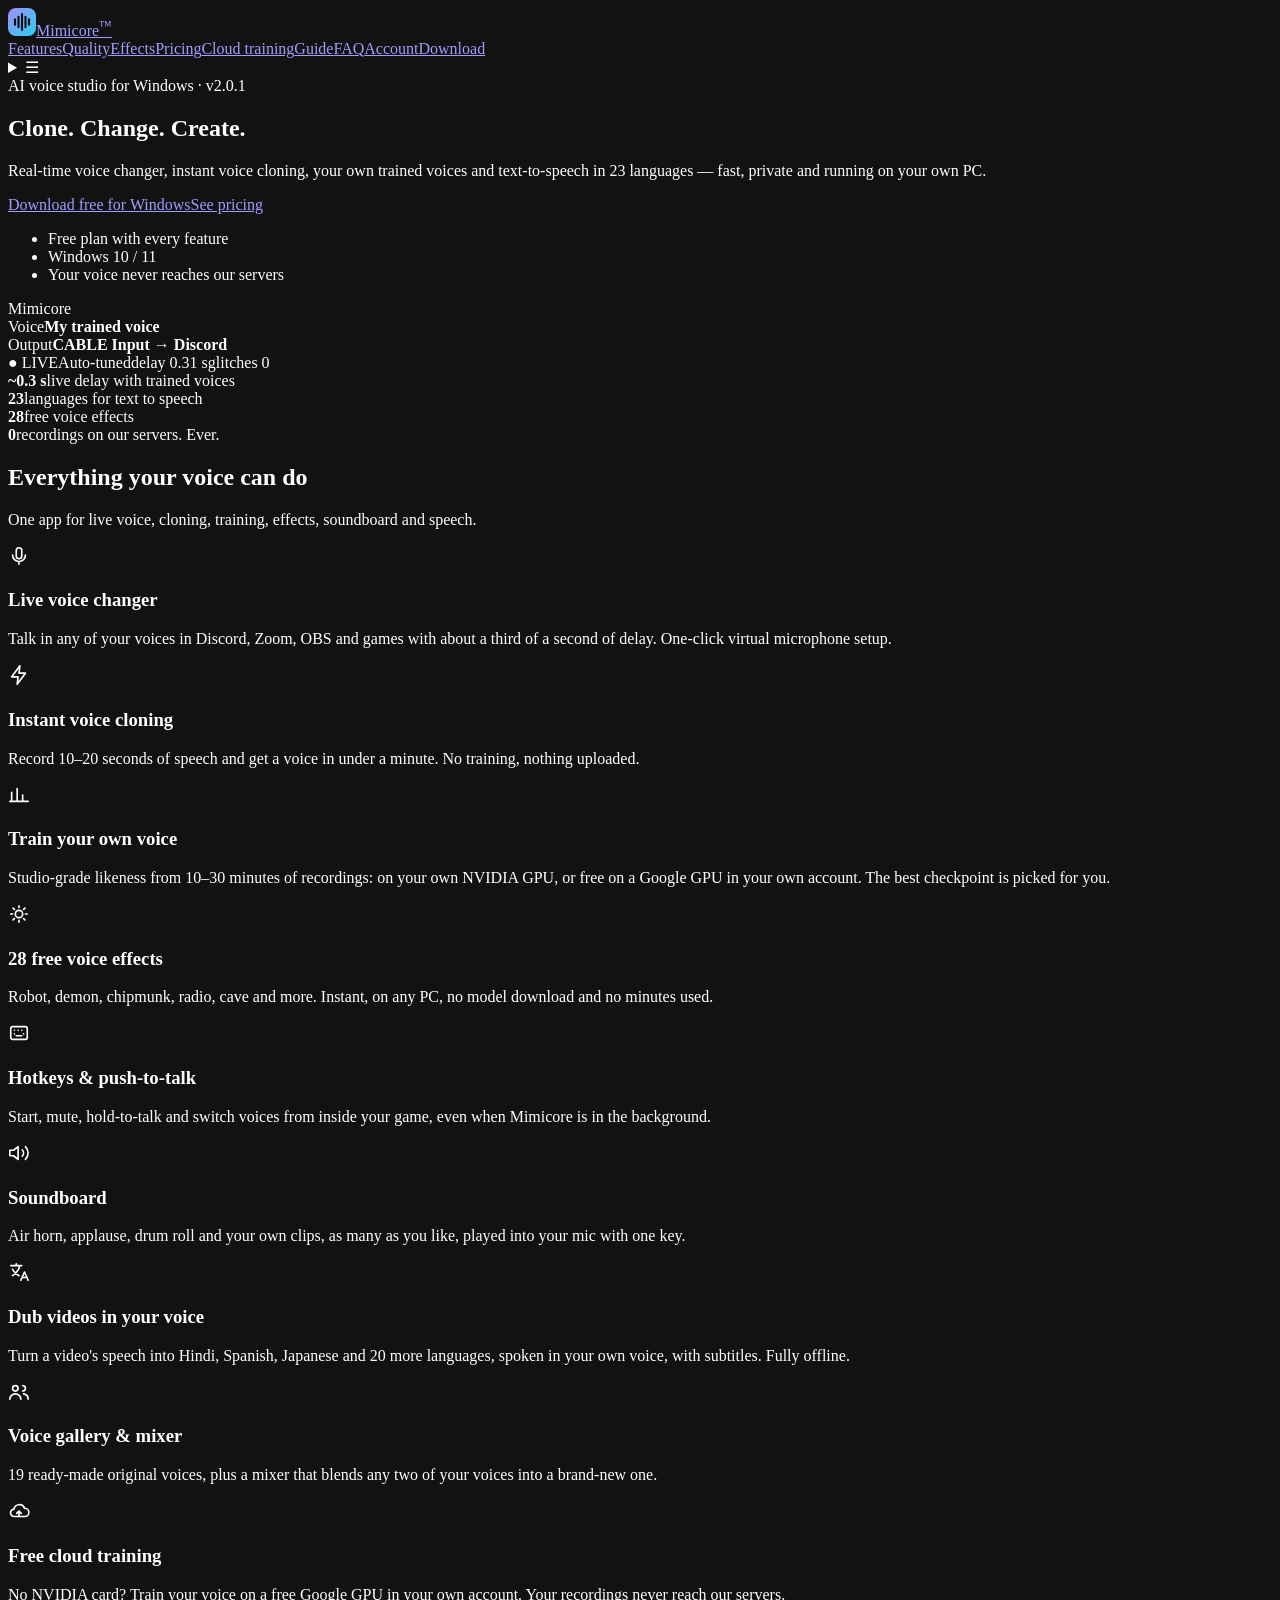
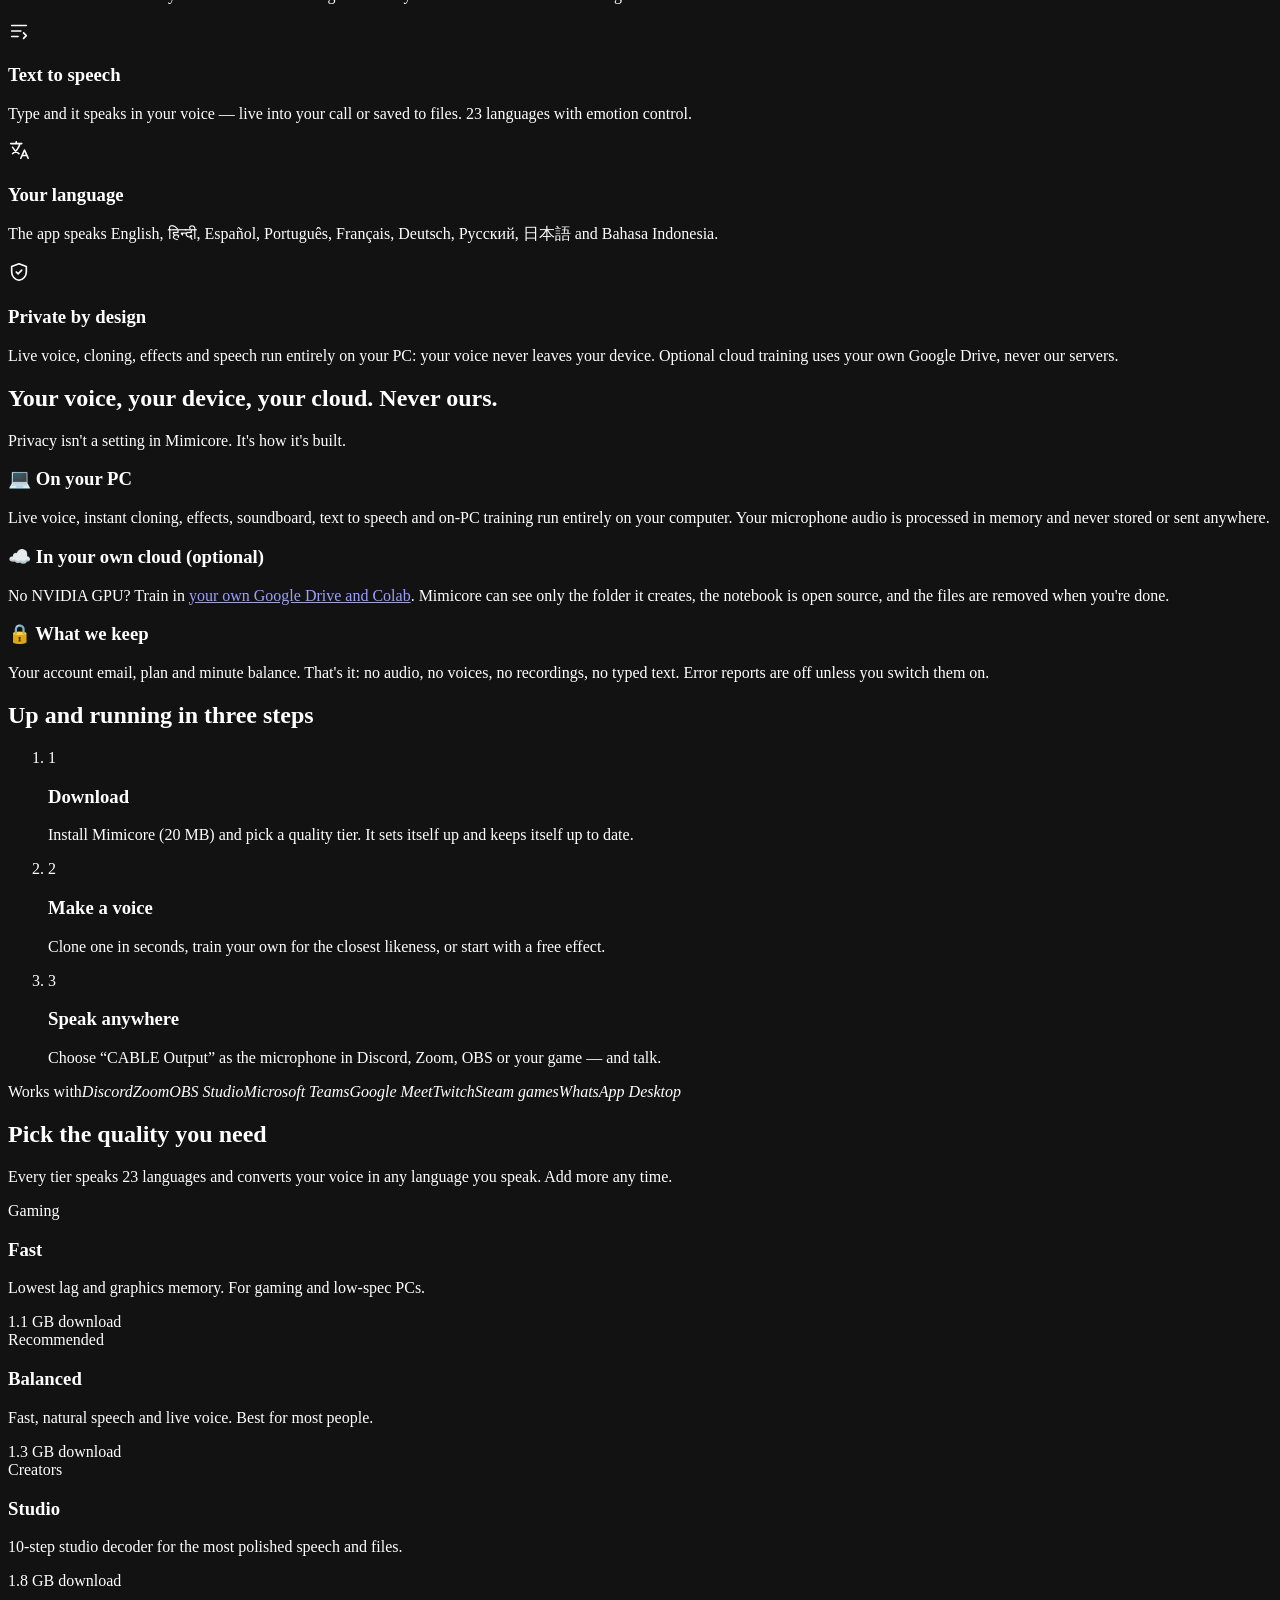
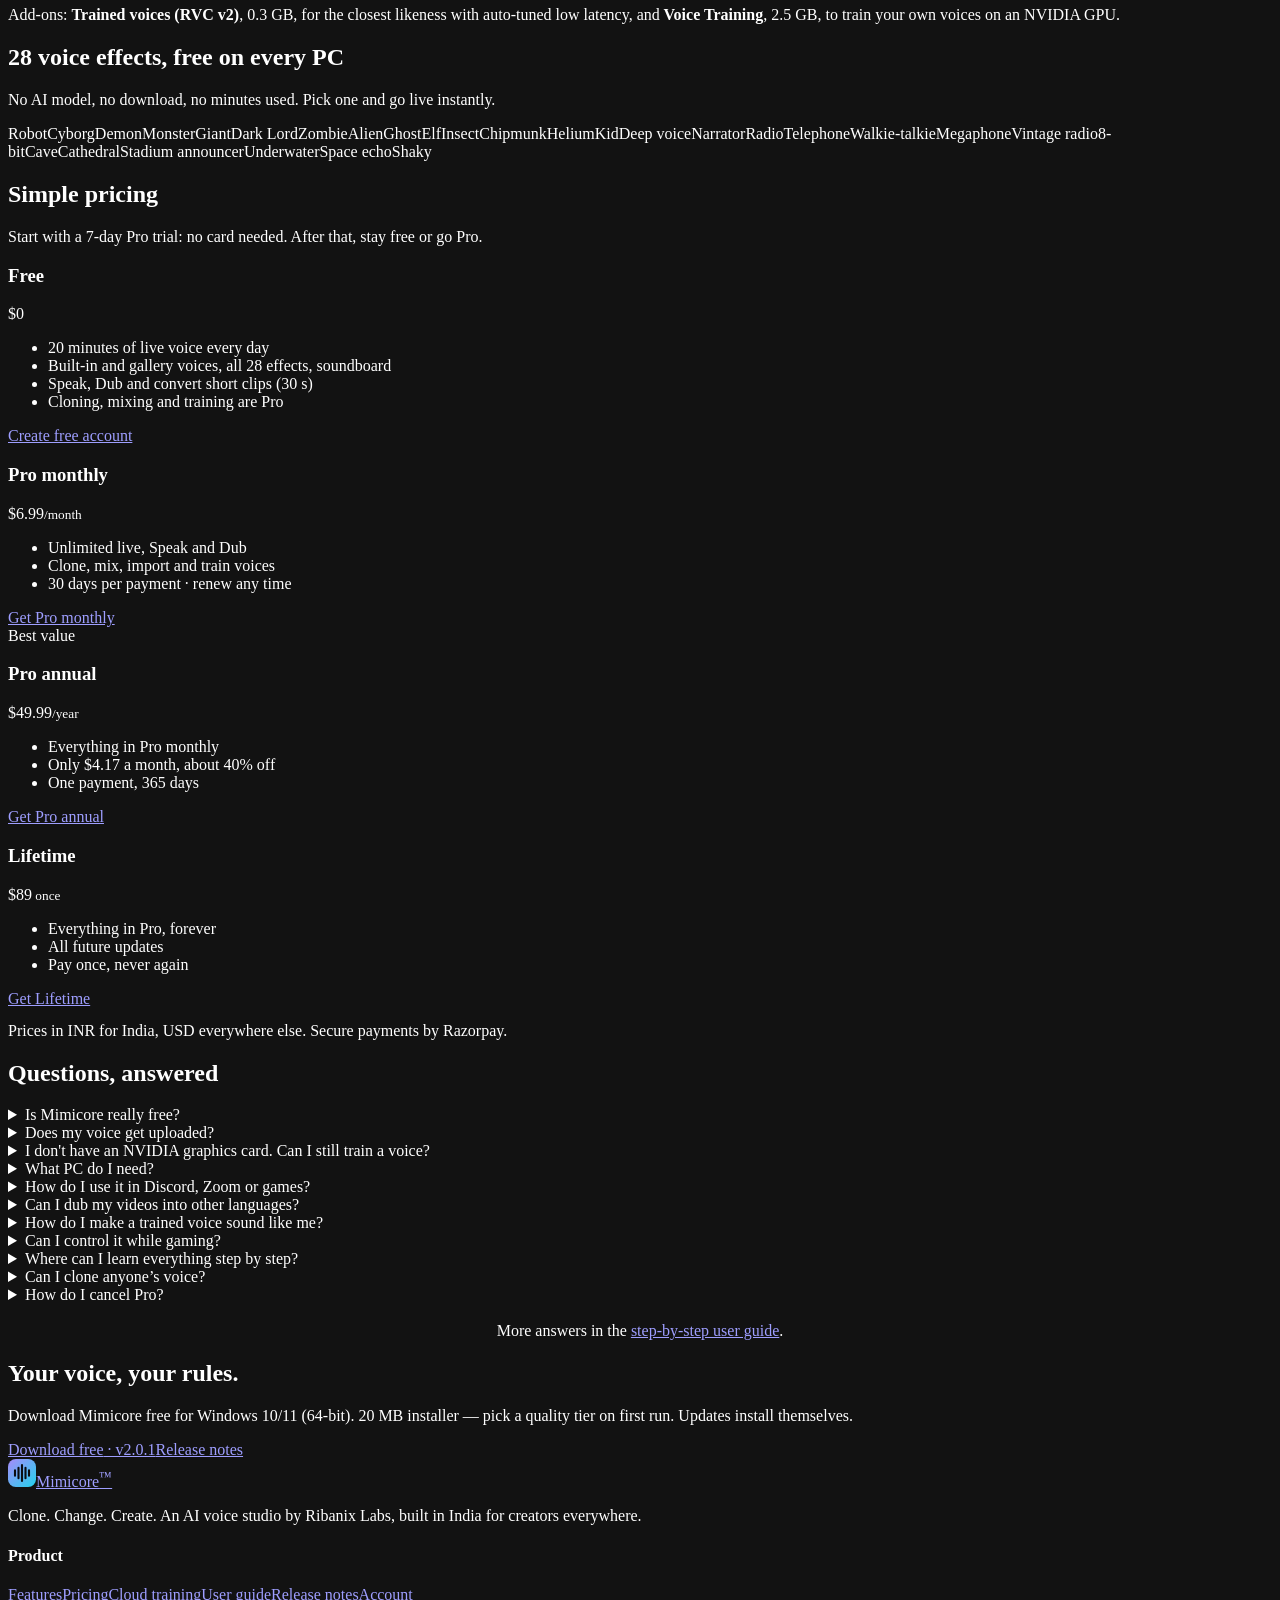
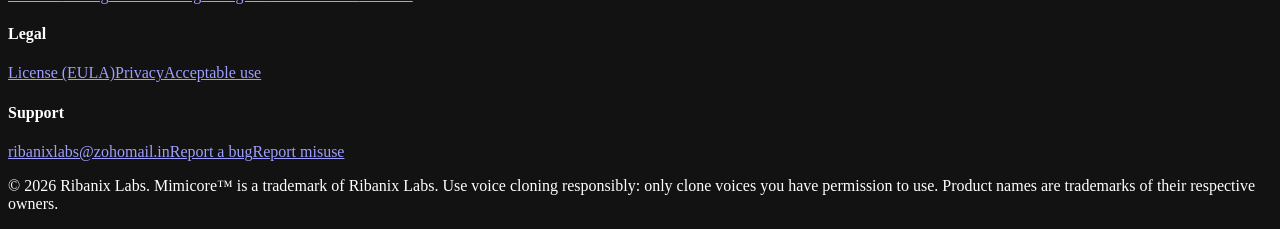
==== commit e8ef7163: "Site update" ====
--- a/index.html
+++ b/index.html
@@ -1 +1 @@
-<!DOCTYPE html><html lang="en"><head><meta charSet="utf-8"/><meta name="viewport" content="width=device-width, initial-scale=1"/><link rel="stylesheet" href="/mimicore-app/_next/static/chunks/2nib8u-anf3ll.css" data-precedence="next"/><link rel="preload" as="script" fetchPriority="low" href="/mimicore-app/_next/static/chunks/310vm2bl3xxpt.js"/><script src="/mimicore-app/_next/static/chunks/19mx3mg6lkumu.js" async=""></script><script src="/mimicore-app/_next/static/chunks/1rj7ns8rte9vc.js" async=""></script><script src="/mimicore-app/_next/static/chunks/0dsdtjjt0gsgd.js" async=""></script><script src="/mimicore-app/_next/static/chunks/turbopack-036nzztw_5l-z.js" async=""></script><script src="/mimicore-app/_next/static/chunks/1mpnoxox0-4cg.js" async=""></script><script src="/mimicore-app/_next/static/chunks/3a-6tz8s60ez9.js" async=""></script><meta name="theme-color" content="#07080d"/><meta name="color-scheme" content="dark"/><title>Mimicore — AI voice changer, voice cloning &amp; text to speech for Windows</title><meta name="description" content="Mimicore by Ribanix Labs: real-time AI voice changer, instant voice cloning, RVC voice training, video dubbing in your own voice, 28 free voice effects, a soundboard and text-to-speech in 23 languages. Your voice never leaves your device; optional cloud training runs in your own Google account. Free plan with every feature."/><meta name="application-name" content="Mimicore"/><meta name="author" content="Ribanix Labs"/><meta name="keywords" content="AI voice changer,voice cloning,real-time voice changer,RVC,text to speech,Discord voice changer,voice effects,AI dubbing,soundboard,Windows"/><link rel="canonical" href="https://ribanixlabs.github.io/mimicore-app/"/><meta property="og:title" content="Mimicore — Clone. Change. Create."/><meta property="og:description" content="Mimicore by Ribanix Labs: real-time AI voice changer, instant voice cloning, RVC voice training, video dubbing in your own voice, 28 free voice effects, a soundboard and text-to-speech in 23 languages. Your voice never leaves your device; optional cloud training runs in your own Google account. Free plan with every feature."/><meta property="og:url" content="https://ribanixlabs.github.io/mimicore-app/"/><meta property="og:site_name" content="Mimicore"/><meta property="og:type" content="website"/><meta name="twitter:card" content="summary"/><meta name="twitter:title" content="Mimicore — Clone. Change. Create."/><meta name="twitter:description" content="Mimicore by Ribanix Labs: real-time AI voice changer, instant voice cloning, RVC voice training, video dubbing in your own voice, 28 free voice effects, a soundboard and text-to-speech in 23 languages. Your voice never leaves your device; optional cloud training runs in your own Google account. Free plan with every feature."/><link rel="icon" href="/mimicore-app/icon.svg?icon.05_4mpzp60w3a.svg" sizes="any" type="image/svg+xml"/><script src="/mimicore-app/_next/static/chunks/0cz1d0mv5g_q7.js" noModule=""></script></head><body><div hidden=""><!--$--><!--/$--></div><header class="nav"><div class="wrap"><a class="brand" href="/mimicore-app/"><svg width="28" height="28" viewBox="0 0 32 32" aria-hidden="true"><defs><linearGradient id="lg" x1="0" y1="0" x2="1" y2="1"><stop offset="0" stop-color="#a78bfa"></stop><stop offset="1" stop-color="#22d3ee"></stop></linearGradient></defs><rect width="32" height="32" rx="9" fill="url(#lg)"></rect><path d="M8 19v-6M12 22V10M16 25V7M20 22V10M24 19v-6" stroke="#0b0d12" stroke-width="2.4" stroke-linecap="round"></path></svg><span>Mimicore<sup>™</sup></span></a><nav class="links"><a href="/mimicore-app/#features">Features</a><a href="/mimicore-app/#models">Quality</a><a href="/mimicore-app/#effects">Effects</a><a href="/mimicore-app/#pricing">Pricing</a><a href="/mimicore-app/train/">Cloud training</a><a href="/mimicore-app/guide/">Guide</a><a href="/mimicore-app/#faq">FAQ</a><a href="/mimicore-app/account/">Account</a><a href="/mimicore-app/#download" class="btn primary">Download</a></nav><details class="menu"><summary aria-label="Menu">☰</summary><nav><a href="/mimicore-app/#features">Features</a><a href="/mimicore-app/#models">Quality</a><a href="/mimicore-app/#effects">Effects</a><a href="/mimicore-app/#pricing">Pricing</a><a href="/mimicore-app/train/">Cloud training</a><a href="/mimicore-app/guide/">Guide</a><a href="/mimicore-app/#faq">FAQ</a><a href="/mimicore-app/account/">Account</a><a href="/mimicore-app/#download">Download</a></nav></details></div></header><main><script type="application/ld+json">{"@context":"https://schema.org","@type":"SoftwareApplication","name":"Mimicore","applicationCategory":"MultimediaApplication","operatingSystem":"Windows 10, Windows 11","softwareVersion":"2.0.0","publisher":{"@type":"Organization","name":"Ribanix Labs"},"offers":[{"@type":"Offer","price":"0","priceCurrency":"INR"},{"@type":"Offer","price":"99","priceCurrency":"INR"}]}</script><section class="hero"><div class="hero-copy"><span class="eyebrow">AI voice studio for Windows<!-- --> · v2.0.0</span><h1>Clone. Change. <span class="grad">Create.</span></h1><p class="lead">Real-time voice changer, instant voice cloning, your own trained voices and text-to-speech in 23 languages — fast, private and running on your own PC.</p><div class="cta-row"><a class="btn primary lg" href="https://github.com/ribanixlabs/mimicore-app/releases/latest/download/Mimicore-setup.exe">Download free for Windows</a><a class="btn ghost lg" href="#pricing">See pricing</a></div><ul class="trust"><li>Free plan with every feature</li><li>Windows 10 / 11</li><li>Your voice never reaches our servers</li></ul></div><div class="mock" aria-hidden="true"><div class="mock-bar"><i></i><i></i><i></i><span>Mimicore</span></div><div class="mock-body"><div class="mock-row"><span>Voice</span><b>My trained voice</b></div><div class="mock-row"><span>Output</span><b>CABLE Input → Discord</b></div><div class="wave"><i style="animation-delay:0ms"></i><i style="animation-delay:73ms"></i><i style="animation-delay:146ms"></i><i style="animation-delay:219ms"></i><i style="animation-delay:292ms"></i><i style="animation-delay:365ms"></i><i style="animation-delay:438ms"></i><i style="animation-delay:511ms"></i><i style="animation-delay:584ms"></i><i style="animation-delay:657ms"></i><i style="animation-delay:730ms"></i><i style="animation-delay:803ms"></i><i style="animation-delay:876ms"></i><i style="animation-delay:49ms"></i><i style="animation-delay:122ms"></i><i style="animation-delay:195ms"></i><i style="animation-delay:268ms"></i><i style="animation-delay:341ms"></i><i style="animation-delay:414ms"></i><i style="animation-delay:487ms"></i><i style="animation-delay:560ms"></i><i style="animation-delay:633ms"></i><i style="animation-delay:706ms"></i><i style="animation-delay:779ms"></i><i style="animation-delay:852ms"></i><i style="animation-delay:25ms"></i><i style="animation-delay:98ms"></i><i style="animation-delay:171ms"></i><i style="animation-delay:244ms"></i><i style="animation-delay:317ms"></i><i style="animation-delay:390ms"></i><i style="animation-delay:463ms"></i><i style="animation-delay:536ms"></i><i style="animation-delay:609ms"></i><i style="animation-delay:682ms"></i><i style="animation-delay:755ms"></i></div><div class="mock-stats"><span class="live">● LIVE</span><span>Auto-tuned</span><span>delay 0.31 s</span><span>glitches 0</span></div></div></div></section><section class="stats"><div><b>~0.3 s</b><span>live delay with trained voices</span></div><div><b>23</b><span>languages for text to speech</span></div><div><b>28</b><span>free voice effects</span></div><div><b>0</b><span>recordings on our servers. Ever.</span></div></section><section id="features" class="section"><h2>Everything your voice can do</h2><p class="sub">One app for live voice, cloning, training, effects, soundboard and speech.</p><div class="grid3"><article class="card feature"><div class="ic"><svg viewBox="0 0 24 24" width="22" height="22" fill="none" stroke="currentColor" stroke-width="1.8" stroke-linecap="round" stroke-linejoin="round" aria-hidden="true"><path d="M12 3a3 3 0 0 0-3 3v6a3 3 0 0 0 6 0V6a3 3 0 0 0-3-3zM5 11a7 7 0 0 0 14 0M12 18v3"></path></svg></div><h3>Live voice changer</h3><p>Talk in any of your voices in Discord, Zoom, OBS and games with about a third of a second of delay. One-click virtual microphone setup.</p></article><article class="card feature"><div class="ic"><svg viewBox="0 0 24 24" width="22" height="22" fill="none" stroke="currentColor" stroke-width="1.8" stroke-linecap="round" stroke-linejoin="round" aria-hidden="true"><path d="M13 2 4 14h7l-1 8 9-12h-7z"></path></svg></div><h3>Instant voice cloning</h3><p>Record 10–20 seconds of speech and get a voice in under a minute. No training, nothing uploaded.</p></article><article class="card feature"><div class="ic"><svg viewBox="0 0 24 24" width="22" height="22" fill="none" stroke="currentColor" stroke-width="1.8" stroke-linecap="round" stroke-linejoin="round" aria-hidden="true"><path d="M4 19V9M10 19V5M16 19v-7M22 19H2"></path></svg></div><h3>Train your own voice</h3><p>Studio-grade likeness from 10–30 minutes of recordings: on your own NVIDIA GPU, or free on a Google GPU in your own account. The best checkpoint is picked for you.</p></article><article class="card feature"><div class="ic"><svg viewBox="0 0 24 24" width="22" height="22" fill="none" stroke="currentColor" stroke-width="1.8" stroke-linecap="round" stroke-linejoin="round" aria-hidden="true"><path d="M12 3v2M12 19v2M5 12H3M21 12h-2M7 7 5.5 5.5M18.5 18.5 17 17M17 7l1.5-1.5M5.5 18.5 7 17M12 8a4 4 0 1 0 0 8 4 4 0 0 0 0-8z"></path></svg></div><h3>28 free voice effects</h3><p>Robot, demon, chipmunk, radio, cave and more. Instant, on any PC, no model download and no minutes used.</p></article><article class="card feature"><div class="ic"><svg viewBox="0 0 24 24" width="22" height="22" fill="none" stroke="currentColor" stroke-width="1.8" stroke-linecap="round" stroke-linejoin="round" aria-hidden="true"><path d="M3 7a2 2 0 0 1 2-2h14a2 2 0 0 1 2 2v10a2 2 0 0 1-2 2H5a2 2 0 0 1-2-2zM7 9h.01M11 9h.01M15 9h.01M7 13h.01M17 13h.01M9 15h6"></path></svg></div><h3>Hotkeys &amp; push-to-talk</h3><p>Start, mute, hold-to-talk and switch voices from inside your game, even when Mimicore is in the background.</p></article><article class="card feature"><div class="ic"><svg viewBox="0 0 24 24" width="22" height="22" fill="none" stroke="currentColor" stroke-width="1.8" stroke-linecap="round" stroke-linejoin="round" aria-hidden="true"><path d="M11 5 6 9H2v6h4l5 4V5zM15.5 8.5a5 5 0 0 1 0 7M19 5a10 10 0 0 1 0 14"></path></svg></div><h3>Soundboard</h3><p>Air horn, applause, drum roll and your own clips, as many as you like, played into your mic with one key.</p></article><article class="card feature"><div class="ic"><svg viewBox="0 0 24 24" width="22" height="22" fill="none" stroke="currentColor" stroke-width="1.8" stroke-linecap="round" stroke-linejoin="round" aria-hidden="true"><path d="M3 5h12M9 3v2M5 9c1.5 3 4 5.5 7 7M13 5c-1 4-3.5 8-8 11M14 21l4-9 4 9M15.5 18h5"></path></svg></div><h3>Dub videos in your voice</h3><p>Turn a video&#x27;s speech into Hindi, Spanish, Japanese and 20 more languages, spoken in your own voice, with subtitles. Fully offline.</p></article><article class="card feature"><div class="ic"><svg viewBox="0 0 24 24" width="22" height="22" fill="none" stroke="currentColor" stroke-width="1.8" stroke-linecap="round" stroke-linejoin="round" aria-hidden="true"><path d="M8 11a3 3 0 1 0 0-6 3 3 0 0 0 0 6zM2 20a6 6 0 0 1 12 0M16 11a3 3 0 1 0 0-6M22 20a6 6 0 0 0-5-5.9"></path></svg></div><h3>Voice gallery &amp; mixer</h3><p>19 ready-made original voices, plus a mixer that blends any two of your voices into a brand-new one.</p></article><article class="card feature"><div class="ic"><svg viewBox="0 0 24 24" width="22" height="22" fill="none" stroke="currentColor" stroke-width="1.8" stroke-linecap="round" stroke-linejoin="round" aria-hidden="true"><path d="M7 18a4 4 0 0 1-.5-8A6 6 0 0 1 18 9a4.5 4.5 0 0 1 .5 9zM12 12v6M9.5 14.5 12 12l2.5 2.5"></path></svg></div><h3>Free cloud training</h3><p>No NVIDIA card? Train your voice on a free Google GPU in your own account. Your recordings never reach our servers.</p></article><article class="card feature"><div class="ic"><svg viewBox="0 0 24 24" width="22" height="22" fill="none" stroke="currentColor" stroke-width="1.8" stroke-linecap="round" stroke-linejoin="round" aria-hidden="true"><path d="M4 6h16M4 12h10M4 18h7M17 14l3 3-3 3"></path></svg></div><h3>Text to speech</h3><p>Type and it speaks in your voice — live into your call or saved to files. 23 languages with emotion control.</p></article><article class="card feature"><div class="ic"><svg viewBox="0 0 24 24" width="22" height="22" fill="none" stroke="currentColor" stroke-width="1.8" stroke-linecap="round" stroke-linejoin="round" aria-hidden="true"><path d="M3 5h12M9 3v2M5 9c1.5 3 4 5.5 7 7M13 5c-1 4-3.5 8-8 11M14 21l4-9 4 9M15.5 18h5"></path></svg></div><h3>Your language</h3><p>The app speaks English, हिन्दी, Español, Português, Français, Deutsch, Русский, 日本語 and Bahasa Indonesia.</p></article><article class="card feature"><div class="ic"><svg viewBox="0 0 24 24" width="22" height="22" fill="none" stroke="currentColor" stroke-width="1.8" stroke-linecap="round" stroke-linejoin="round" aria-hidden="true"><path d="M12 3 4 6v6c0 4.5 3.4 8.3 8 9 4.6-.7 8-4.5 8-9V6zM9 12l2 2 4-4"></path></svg></div><h3>Private by design</h3><p>Live voice, cloning, effects and speech run entirely on your PC: your voice never leaves your device. Optional cloud training uses your own Google Drive, never our servers.</p></article></div></section><section id="privacy" class="section"><h2>Your voice, your device, your cloud. <span class="grad">Never ours.</span></h2><p class="sub">Privacy isn&#x27;t a setting in Mimicore. It&#x27;s how it&#x27;s built.</p><div class="grid3"><article class="card"><h3>💻 On your PC</h3><p>Live voice, instant cloning, effects, soundboard, text to speech and on-PC training run entirely on your computer. Your microphone audio is processed in memory and never stored or sent anywhere.</p></article><article class="card"><h3>☁️ In your own cloud (optional)</h3><p>No NVIDIA GPU? Train in <a href="/mimicore-app/train/">your own Google Drive and Colab</a>. Mimicore can see only the folder it creates, the notebook is open source, and the files are removed when you&#x27;re done.</p></article><article class="card"><h3>🔒 What we keep</h3><p>Your account email, plan and minute balance. That&#x27;s it: no audio, no voices, no recordings, no typed text. Error reports are off unless you switch them on.</p></article></div></section><section class="section"><h2>Up and running in three steps</h2><ol class="steps"><li class="card"><span class="num">1</span><h3>Download</h3><p>Install Mimicore (20 MB) and pick a quality tier. It sets itself up and keeps itself up to date.</p></li><li class="card"><span class="num">2</span><h3>Make a voice</h3><p>Clone one in seconds, train your own for the closest likeness, or start with a free effect.</p></li><li class="card"><span class="num">3</span><h3>Speak anywhere</h3><p>Choose “CABLE Output” as the microphone in Discord, Zoom, OBS or your game — and talk.</p></li></ol><div class="apps"><span>Works with</span><em>Discord</em><em>Zoom</em><em>OBS Studio</em><em>Microsoft Teams</em><em>Google Meet</em><em>Twitch</em><em>Steam games</em><em>WhatsApp Desktop</em></div></section><section id="models" class="section"><h2>Pick the quality you need</h2><p class="sub">Every tier speaks 23 languages and converts your voice in any language you speak. Add more any time.</p><div class="grid3"><article class="card tier "><span class="pill">Gaming</span><h3>Fast</h3><p>Lowest lag and graphics memory. For gaming and low-spec PCs.</p><span class="size">1.1 GB<!-- --> download</span></article><article class="card tier hot"><span class="pill">Recommended</span><h3>Balanced</h3><p>Fast, natural speech and live voice. Best for most people.</p><span class="size">1.3 GB<!-- --> download</span></article><article class="card tier "><span class="pill">Creators</span><h3>Studio</h3><p>10-step studio decoder for the most polished speech and files.</p><span class="size">1.8 GB<!-- --> download</span></article></div><p class="note">Add-ons: <b>Trained voices (RVC v2)</b>, 0.3 GB, for the closest likeness with auto-tuned low latency, and<b> Voice Training</b>, 2.5 GB, to train your own voices on an NVIDIA GPU.</p></section><section id="effects" class="section"><h2>28 voice effects, free on every PC</h2><p class="sub">No AI model, no download, no minutes used. Pick one and go live instantly.</p><div class="chips"><span>Robot</span><span>Cyborg</span><span>Demon</span><span>Monster</span><span>Giant</span><span>Dark Lord</span><span>Zombie</span><span>Alien</span><span>Ghost</span><span>Elf</span><span>Insect</span><span>Chipmunk</span><span>Helium</span><span>Kid</span><span>Deep voice</span><span>Narrator</span><span>Radio</span><span>Telephone</span><span>Walkie-talkie</span><span>Megaphone</span><span>Vintage radio</span><span>8-bit</span><span>Cave</span><span>Cathedral</span><span>Stadium announcer</span><span>Underwater</span><span>Space echo</span><span>Shaky</span></div></section><section id="pricing" class="section"><h2>Simple pricing</h2><p class="sub">Start with a 7-day Pro trial: no card needed. After that, stay free or go Pro.</p><div class="plans" style="margin-bottom:16px"><article class="card plan"><h3>Free</h3><p class="price">$0</p><ul><li>20 minutes of live voice every day</li><li>Built-in and gallery voices, all 28 effects, soundboard</li><li>Speak, Dub and convert short clips (30 s)</li><li>Cloning, mixing and training are Pro</li></ul><a class="btn ghost block" href="/mimicore-app/account/">Create free account</a></article></div><div class="plans"><article class="card plan"><h3>Pro monthly</h3><p class="price">$6.99<small>/month</small></p><ul><li>Unlimited live, Speak and Dub</li><li>Clone, mix, import and train voices</li><li>30 days per payment · renew any time</li></ul><a class="btn ghost block" href="/mimicore-app/account/#pro">Get Pro monthly</a></article><article class="card plan hot"><span class="pill">Best value</span><h3>Pro annual</h3><p class="price">$49.99<small>/year</small></p><ul><li>Everything in Pro monthly</li><li>Only <!-- -->$4.17<!-- --> a month, about 40% off</li><li>One payment, 365 days</li></ul><a class="btn primary block" href="/mimicore-app/account/#pro">Get Pro annual</a></article><article class="card plan"><h3>Lifetime</h3><p class="price">$89<small> once</small></p><ul><li>Everything in Pro, forever</li><li>All future updates</li><li>Pay once, never again</li></ul><a class="btn ghost block" href="/mimicore-app/account/#pro">Get Lifetime</a></article></div><p class="sub" style="margin-top:14px">Prices in INR for India, USD everywhere else. Secure payments by Razorpay.</p></section><section id="faq" class="section narrow"><h2>Questions, answered</h2><details class="faq"><summary>Is Mimicore really free?</summary><p>Yes. New accounts get 7 days of Pro with no card. After that the free plan keeps 20 minutes of live voice a day, all 28 effects, the soundboard and the voice gallery. Pro unlocks unlimited use plus cloning, mixing and training. Plans start at $6.99 a month (₹149 in India), with annual and lifetime options.</p></details><details class="faq"><summary>Does my voice get uploaded?</summary><p>Never to us. Recording, cloning, live conversion, speech and on-PC training all run on your PC. If you choose cloud training, your recordings go only to your own Google Drive and a Colab session in your own Google account: Mimicore can see only the files it creates there, and they&#x27;re moved to your Drive trash once the voice is installed. We store only your account email and plan.</p></details><details class="faq"><summary>I don&#x27;t have an NVIDIA graphics card. Can I still train a voice?</summary><p>Yes. Cloud training uses a free NVIDIA GPU from Google Colab in your own Google account: same trainer, same three quality levels, same result. Start it in the app (Voices › Train a voice › Cloud) or on the Cloud training page. Instant voices and all effects work on any PC without training.</p></details><details class="faq"><summary>What PC do I need?</summary><p>Windows 10 or 11 (64-bit). A DirectX 12 graphics card from NVIDIA, AMD or Intel is recommended for live voices; effects run on any PC. Training your own voice needs an NVIDIA GTX 16 / RTX 20 series card or newer with 4 GB+.</p></details><details class="faq"><summary>How do I use it in Discord, Zoom or games?</summary><p>Mimicore installs the free VB-CABLE virtual microphone for you with one click. Then pick “CABLE Output” as your microphone in the other app.</p></details><details class="faq"><summary>Can I dub my videos into other languages?</summary><p>Yes. Dub a video transcribes the speech, translates it sentence by sentence and speaks it in your voice, fitted to the original timing. It runs fully offline with the free Dubbing add-on and gives you a WAV track plus SRT subtitles for any video editor.</p></details><details class="faq"><summary>How do I make a trained voice sound like me?</summary><p>Use Calibrate to my voice on the Live page: read one sentence and Mimicore sets the pitch and noise gate for the closest match, then remembers them for that voice.</p></details><details class="faq"><summary>Can I control it while gaming?</summary><p>Yes. Global hotkeys work while a game has focus: start/stop, push-to-talk, mute, switch voices and play soundboard sounds without leaving the game.</p></details><details class="faq"><summary>Where can I learn everything step by step?</summary><p>The user guide walks through every feature, with recipes for Discord, streaming, YouTube dubbing, voiceovers and private calls, plus troubleshooting.</p></details><details class="faq"><summary>Can I clone anyone’s voice?</summary><p>Only your own voice, or a voice whose owner has given you permission. Mimicore records a spoken consent statement and marks generated files as AI-generated. Impersonation and fraud are forbidden by our Acceptable Use Policy.</p></details><details class="faq"><summary>How do I cancel Pro?</summary><p>Any time. India monthly subscriptions cancel from the Razorpay link in your subscription email; other passes simply end when the paid period does. Pro keeps working until then.</p></details><p class="muted" style="text-align:center;margin-top:18px">More answers in the <a href="/mimicore-app/guide/">step-by-step user guide</a>.</p></section><section id="download" class="download card"><h2>Your voice, your rules.</h2><p>Download Mimicore free for Windows 10/11 (64-bit). 20 MB installer — pick a quality tier on first run. Updates install themselves.</p><div class="cta-row"><a class="btn primary lg" href="https://github.com/ribanixlabs/mimicore-app/releases/latest/download/Mimicore-setup.exe">Download free<!-- --> · v2.0.0</a><a class="btn ghost lg" href="https://github.com/ribanixlabs/mimicore-app/releases">Release notes</a></div></section></main><!--$--><!--/$--><footer><div class="wrap"><div class="foot"><div><a class="brand" href="/mimicore-app/"><svg width="28" height="28" viewBox="0 0 32 32" aria-hidden="true"><defs><linearGradient id="lg" x1="0" y1="0" x2="1" y2="1"><stop offset="0" stop-color="#a78bfa"></stop><stop offset="1" stop-color="#22d3ee"></stop></linearGradient></defs><rect width="32" height="32" rx="9" fill="url(#lg)"></rect><path d="M8 19v-6M12 22V10M16 25V7M20 22V10M24 19v-6" stroke="#0b0d12" stroke-width="2.4" stroke-linecap="round"></path></svg><span>Mimicore<sup>™</sup></span></a><p>Clone. Change. Create. An AI voice studio by Ribanix Labs, built in India for creators everywhere.</p></div><div><h4>Product</h4><a href="/mimicore-app/#features">Features</a><a href="/mimicore-app/#pricing">Pricing</a><a href="/mimicore-app/train/">Cloud training</a><a href="/mimicore-app/guide/">User guide</a><a href="https://github.com/ribanixlabs/mimicore-app/releases">Release notes</a><a href="/mimicore-app/account/">Account</a></div><div><h4>Legal</h4><a href="/mimicore-app/legal/eula/">License (EULA)</a><a href="/mimicore-app/legal/privacy/">Privacy</a><a href="/mimicore-app/legal/acceptable-use/">Acceptable use</a></div><div><h4>Support</h4><a href="mailto:ribanixlabs@zohomail.in">ribanixlabs@zohomail.in</a><a href="https://github.com/ribanixlabs/mimicore-app/issues/new?template=support.yml">Report a bug</a><a href="https://github.com/ribanixlabs/mimicore-app/issues/new?template=abuse.yml">Report misuse</a></div></div><p class="legal">© 2026 Ribanix Labs. Mimicore™ is a trademark of Ribanix Labs. Use voice cloning responsibly: only clone voices you have permission to use. Product names are trademarks of their respective owners.</p></div></footer><script src="/mimicore-app/_next/static/chunks/310vm2bl3xxpt.js" id="_R_" async=""></script><script>(self.__next_f=self.__next_f||[]).push([0])</script><script>self.__next_f.push([1,"1:\"$Sreact.fragment\"\n2:I[22016,[\"/mimicore-app/_next/static/chunks/1mpnoxox0-4cg.js\"],\"\"]\n3:I[39756,[\"/mimicore-app/_next/static/chunks/1mpnoxox0-4cg.js\"],\"default\"]\n4:I[37457,[\"/mimicore-app/_next/static/chunks/1mpnoxox0-4cg.js\"],\"default\"]\nc:I[68027,[\"/mimicore-app/_next/static/chunks/1mpnoxox0-4cg.js\"],\"default\",1]\n:HL[\"/mimicore-app/_next/static/chunks/2nib8u-anf3ll.css\",\"style\"]\n0:{\"P\":null,\"c\":[\"\",\"\"],\"q\":\"\",\"i\":false,\"f\":[[[\"\",{\"children\":[\"__PAGE__\",{},\"$undefined\",\"$undefined\",4608]},\"$undefined\",\"$undefined\",4624],[[\"$\",\"$1\",\"c\",{\"children\":[[[\"$\",\"link\",\"0\",{\"rel\":\"stylesheet\",\"href\":\"/mimicore-app/_next/static/chunks/2nib8u-anf3ll.css\",\"precedence\":\"next\",\"crossOrigin\":\"$undefined\",\"nonce\":\"$undefined\"}],[\"$\",\"script\",\"script-0\",{\"src\":\"/mimicore-app/_next/static/chunks/1mpnoxox0-4cg.js\",\"async\":true,\"nonce\":\"$undefined\"}]],[\"$\",\"html\",null,{\"lang\":\"en\",\"children\":[\"$\",\"body\",null,{\"children\":[[\"$\",\"header\",null,{\"className\":\"nav\",\"children\":[\"$\",\"div\",null,{\"className\":\"wrap\",\"children\":[[\"$\",\"$L2\",null,{\"href\":\"/\",\"className\":\"brand\",\"children\":[[\"$\",\"svg\",null,{\"width\":\"28\",\"height\":\"28\",\"viewBox\":\"0 0 32 32\",\"aria-hidden\":\"true\",\"children\":[[\"$\",\"defs\",null,{\"children\":[\"$\",\"linearGradient\",null,{\"id\":\"lg\",\"x1\":\"0\",\"y1\":\"0\",\"x2\":\"1\",\"y2\":\"1\",\"children\":[[\"$\",\"stop\",null,{\"offset\":\"0\",\"stopColor\":\"#a78bfa\"}],[\"$\",\"stop\",null,{\"offset\":\"1\",\"stopColor\":\"#22d3ee\"}]]}]}],[\"$\",\"rect\",null,{\"width\":\"32\",\"height\":\"32\",\"rx\":\"9\",\"fill\":\"url(#lg)\"}],[\"$\",\"path\",null,{\"d\":\"M8 19v-6M12 22V10M16 25V7M20 22V10M24 19v-6\",\"stroke\":\"#0b0d12\",\"strokeWidth\":\"2.4\",\"strokeLinecap\":\"round\"}]]}],[\"$\",\"span\",null,{\"children\":[\"Mimicore\",[\"$\",\"sup\",null,{\"children\":\"™\"}]]}]]}],[\"$\",\"nav\",null,{\"className\":\"links\",\"children\":[[[\"$\",\"a\",\"Features\",{\"href\":\"/mimicore-app/#features\",\"children\":\"Features\"}],[\"$\",\"a\",\"Quality\",{\"href\":\"/mimicore-app/#models\",\"children\":\"Quality\"}],[\"$\",\"a\",\"Effects\",{\"href\":\"/mimicore-app/#effects\",\"children\":\"Effects\"}],[\"$\",\"a\",\"Pricing\",{\"href\":\"/mimicore-app/#pricing\",\"children\":\"Pricing\"}],[\"$\",\"a\",\"Cloud training\",{\"href\":\"/mimicore-app/train/\",\"children\":\"Cloud training\"}],[\"$\",\"a\",\"Guide\",{\"href\":\"/mimicore-app/guide/\",\"children\":\"Guide\"}],[\"$\",\"a\",\"FAQ\",{\"href\":\"/mimicore-app/#faq\",\"children\":\"FAQ\"}]],[\"$\",\"$L2\",null,{\"href\":\"/account/\",\"children\":\"Account\"}],[\"$\",\"a\",null,{\"href\":\"/mimicore-app/#download\",\"className\":\"btn primary\",\"children\":\"Download\"}]]}],[\"$\",\"details\",null,{\"className\":\"menu\",\"children\":[[\"$\",\"summary\",null,{\"aria-label\":\"Menu\",\"children\":\"☰\"}],[\"$\",\"nav\",null,{\"children\":[[[\"$\",\"a\",\"Features\",{\"href\":\"/mimicore-app/#features\",\"children\":\"Features\"}],[\"$\",\"a\",\"Quality\",{\"href\":\"/mimicore-app/#models\",\"children\":\"Quality\"}],[\"$\",\"a\",\"Effects\",{\"href\":\"/mimicore-app/#effects\",\"children\":\"Effects\"}],[\"$\",\"a\",\"Pricing\",{\"href\":\"/mimicore-app/#pricing\",\"children\":\"Pricing\"}],[\"$\",\"a\",\"Cloud training\",{\"href\":\"/mimicore-app/train/\",\"children\":\"Cloud training\"}],[\"$\",\"a\",\"Guide\",{\"href\":\"/mimicore-app/guide/\",\"children\":\"Guide\"}],[\"$\",\"a\",\"FAQ\",{\"href\":\"/mimicore-app/#faq\",\"children\":\"FAQ\"}]],[\"$\",\"$L2\",null,{\"href\":\"/account/\",\"children\":\"Account\"}],[\"$\",\"a\",null,{\"href\":\"/mimicore-app/#download\",\"children\":\"Download\"}]]}]]}]]}]}],[\"$\",\"$L3\",null,{\"parallelRouterKey\":\"children\",\"error\":\"$undefined\",\"errorStyles\":\"$undefined\",\"errorScripts\":\"$undefined\",\"template\":[\"$\",\"$L4\",null,{}],\"templateStyles\":\"$undefined\",\"templateScripts\":\"$undefined\",\"notFound\":[[[\"$\",\"title\",null,{\"children\":\"404: This page could not be found.\"}],[\"$\",\"div\",null,{\"style\":{\"fontFamily\":\"system-ui,\\\"Segoe UI\\\",Roboto,Helvetica,Arial,sans-serif,\\\"Apple Color Emoji\\\",\\\"Segoe UI Emoji\\\"\",\"height\":\"100vh\",\"textAlign\":\"center\",\"display\":\"flex\",\"flexDirection\":\"column\",\"alignItems\":\"center\",\"justifyContent\":\"center\"},\"children\":[\"$\",\"div\",null,{\"children\":[[\"$\",\"style\",null,{\"dangerouslySetInnerHTML\":{\"__html\":\"body{color:#000;background:#fff;margin:0}.next-error-h1{border-right:1px solid rgba(0,0,0,.3)}@media (prefers-color-scheme:dark){body{color:#fff;background:#000}.next-error-h1{border-right:1px solid rgba(255,255,255,.3)}}\"}}],[\"$\",\"h1\",null,{\"className\":\"next-error-h1\",\"style\":{\"display\":\"inline-block\",\"margin\":\"0 20px 0 0\",\"padding\":\"0 23px 0 0\",\"fontSize\":24,\"fontWeight\":500,\"verticalAlign\":\"top\",\"lineHeight\":\"49px\"},\"children\":404}],[\"$\",\"div\",null,{\"style\":{\"display\":\"inline-block\"},\"children\":[\"$\",\"h2\",null,{\"style\":{\"fontSize\":14,\"fontWeight\":400,\"lineHeight\":\"49px\",\"margin\":0},\"children\":\"This page could not be found.\"}]}]]}]}]],[]],\"forbidden\":\"$undefined\",\"unauthorized\":\"$undefined\"}],[\"$\",\"footer\",null,{\"children\":[\"$\",\"div\",null,{\"className\":\"wrap\",\"children\":[[\"$\",\"div\",null,{\"className\":\"foot\",\"children\":[[\"$\",\"div\",null,{\"children\":[[\"$\",\"$L2\",null,{\"href\":\"/\",\"className\":\"brand\",\"children\":[[\"$\",\"svg\",null,{\"width\":\"28\",\"height\":\"28\",\"viewBox\":\"0 0 32 32\",\"aria-hidden\":\"true\",\"children\":[[\"$\",\"defs\",null,{\"children\":[\"$\",\"linearGradient\",null,{\"id\":\"lg\",\"x1\":\"0\",\"y1\":\"0\",\"x2\":\"1\",\"y2\":\"1\",\"children\":[[\"$\",\"stop\",null,{\"offset\":\"0\",\"stopColor\":\"#a78bfa\"}],[\"$\",\"stop\",null,{\"offset\":\"1\",\"stopColor\":\"#22d3ee\"}]]}]}],[\"$\",\"rect\",null,{\"width\":\"32\",\"height\":\"32\",\"rx\":\"9\",\"fill\":\"url(#lg)\"}],[\"$\",\"path\",null,{\"d\":\"M8 19v-6M12 22V10M16 25V7M20 22V10M24 19v-6\",\"stroke\":\"#0b0d12\",\"strokeWidth\":\"2.4\",\"strokeLinecap\":\"round\"}]]}],[\"$\",\"span\",null,{\"children\":[\"Mimicore\",[\"$\",\"sup\",null,{\"children\":\"™\"}]]}]]}],\"$L5\"]}],\"$L6\",\"$L7\",\"$L8\"]}],\"$L9\"]}]}]]}]}]]}],{\"children\":[\"$La\",{},null,false,null]},null,false,null],\"$Lb\",false]],\"m\":\"$undefined\",\"G\":[\"$c\",[\"$Ld\"]],\"S\":true,\"h\":null,\"r\":\"$undefined\",\"s\":\"$undefined\",\"a\":\"$undefined\",\"l\":\"$undefined\",\"p\":\"$undefined\",\"d\":\"$undefined\",\"b\":\"B4DmYXM-WR251g3ca1z9b\"}\n1b:I[97367,[\"/mimicore-app/_next/static/chunks/1mpnoxox0-4cg.js\"],\"ViewportBoundary\"]\n1d:I[97367,[\"/mimicore-app/_next/static/chunks/1mpnoxox0-4cg.js\"],\"MetadataBoundary\"]\n1e:\"$Sreact.suspense\"\n5:[\"$\",\"p\",null,{\"children\":\"Clone. Change. Create. An AI voice studio by Ribanix Labs, built in India for creators everywhere.\"}]\n6:[\"$\",\"div\",null,{\"children\":[[\"$\",\"h4\",null,{\"children\":\"Product\"}],[\"$\",\"a\",null,{\"href\":\"/mimicore-app/#features\",\"children\":\"Features\"}],[\"$\",\"a\",null,{\"href\":\"/mimicore-app/#pricing\",\"children\":\"Pricing\"}],[\"$\",\"a\",null,{\"href\":\"/mimicore-app/train/\",\"children\":\"Cloud training\"}],[\"$\",\"a\",null,{\"href\":\"/mimicore-app/guide/\",\"children\":\"User guide\"}],[\"$\",\"a\",null,{\"href\":\"https://github.com/ribanixlabs/mimicore-app/releases\",\"children\":\"Release notes\"}],[\"$\",\"$L2\",null,{\"href\":\"/account/\",\"children\":\"Account\"}]]}]\n7:[\"$\",\"div\",null,{\"children\":[[\"$\",\"h4\",null,{\"children\":\"Legal\"}],[\"$\",\"$L2\",null,{\"href\":\"/legal/eula/\",\"children\":\"License (EULA)\"}],[\"$\",\"$L2\",null,{\"href\":\"/legal/privacy/\",\"children\":\"Privacy\"}],[\"$\",\"$L2\",null,{\"href\":\"/legal/acceptable-use/\",\"children\":\"Acceptable use\"}]]}]\n8:[\"$\",\"div\",null,{\"children\":[[\"$\",\"h4\",null,{\"children\":\"Support\"}],[\"$\",\"a\",null,{\"href\":\"mailto:ribanixlabs@zohomail.in\",\"children\":\"ribanixlabs@zohomail.in\"}],[\"$\",\"a\",null,{\"href\":\"https://github.com/ribanixlabs/mimicore-app/issues/new?template=support.yml\",\"children\":\"Report a bug\"}],[\"$\",\"a\",null,{\"href\":\"https://github.com/ribanixlabs/mimicore-app/issues/new?template=abuse.yml\",\"children\":\"Report misuse\"}]]}]\n9:[\"$\",\"p\",null,{\"className\":\"legal\",\"children\":\"© 2026 Ribanix Labs. Mimicore™ is a trademark of Ribanix Labs. Use voice cloning responsibly: only clone voices you have permission to use. Product names are trademarks of their respective owners.\"}]\na:[\"$\",\"$1\",\"c\",{\"children\":[[\"$\",\"main\",null,{\"children\":[[\"$\",\"script\",null,{\"type\":\"application/ld+json\",\"dangerouslySetInnerHTML\":{\"__html\":\"{\\\"@context\\\":\\\"https://schema.org\\\",\\\"@type\\\":\\\"SoftwareApplication\\\",\\\"name\\\":\\\"Mimicore\\\",\\\"applicationCategory\\\":\\\"MultimediaApplication\\\",\\\"operatingSystem\\\":\\\"Windows 10, Windows 11\\\",\\\"softwareVersion\\\":\\\"2.0.0\\\",\\\"publisher\\\":{\\\"@type\\\":\\\"Organization\\\",\\\"name\\\":\\\"Ribanix Labs\\\"},\\\"offers\\\":[{\\\"@type\\\":\\\"Offer\\\",\\\"price\\\":\\\"0\\\",\\\"priceCurrency\\\":\\\"INR\\\"},{\\\"@type\\\":\\\"Offer\\\",\\\"price\\\":\\\"99\\\",\\\"priceCurrency\\\":\\\"INR\\\"}]}\"}}],[\"$\",\"section\",null,{\"className\":\"hero\",\"children\":[[\"$\",\"div\",null,{\"className\":\"hero-copy\",\"children\":[[\"$\",\"span\",null,{\"className\":\"eyebrow\",\"children\":[\"AI voice studio for Windows\",\" · v2.0.0\"]}],[\"$\",\"h1\",null,{\"children\":[\"Clone. Change. \",[\"$\",\"span\",null,{\"className\":\"grad\",\"children\":\"Create.\"}]]}],[\"$\",\"p\",null,{\"className\":\"lead\",\"children\":\"Real-time voice changer, instant voice cloning, your own trained voices and text-to-speech in 23 languages — fast, private and running on your own PC.\"}],[\"$\",\"div\",null,{\"className\":\"cta-row\",\"children\":[[\"$\",\"a\",null,{\"className\":\"btn primary lg\",\"href\":\"https://github.com/ribanixlabs/mimicore-app/releases/latest/download/Mimicore-setup.exe\",\"children\":\"Download free for Windows\"}],[\"$\",\"a\",null,{\"className\":\"btn ghost lg\",\"href\":\"#pricing\",\"children\":\"See pricing\"}]]}],[\"$\",\"ul\",null,{\"className\":\"trust\",\"children\":[[\"$\",\"li\",null,{\"children\":\"Free plan with every feature\"}],[\"$\",\"li\",null,{\"children\":\"Windows 10 / 11\"}],[\"$\",\"li\",null,{\"children\":\"Your voice never reaches our servers\"}]]}]]}],[\"$\",\"div\",null,{\"className\":\"mock\",\"aria-hidden\":\"true\",\"children\":[[\"$\",\"div\",null,{\"className\":\"mock-bar\",\"children\":[[\"$\",\"i\",null,{}],[\"$\",\"i\",null,{}],[\"$\",\"i\",null,{}],[\"$\",\"span\",null,{\"children\":\"Mimicore\"}]]}],[\"$\",\"div\",null,{\"className\":\"mock-body\",\"children\":[[\"$\",\"div\",null,{\"className\":\"mock-row\",\"children\":[[\"$\",\"span\",null,{\"children\":\"Voice\"}],[\"$\",\"b\",null,{\"children\":\"My trained voice\"}]]}],[\"$\",\"div\",null,{\"className\":\"mock-row\",\"children\":[[\"$\",\"span\",null,{\"children\":\"Output\"}],[\"$\",\"b\",null,{\"children\":\"CABLE Input → Discord\"}]]}],[\"$\",\"div\",null,{\"className\":\"wave\",\"children\":[[\"$\",\"i\",\"0\",{\"style\":{\"animationDelay\":\"0ms\"}}],[\"$\",\"i\",\"1\",{\"style\":{\"animationDelay\":\"73ms\"}}],[\"$\",\"i\",\"2\",{\"style\":{\"animationDelay\":\"146ms\"}}],[\"$\",\"i\",\"3\",{\"style\":{\"animationDelay\":\"219ms\"}}],[\"$\",\"i\",\"4\",{\"style\":{\"animationDelay\":\"292ms\"}}],[\"$\",\"i\",\"5\",{\"style\":{\"animationDelay\":\"365ms\"}}],[\"$\",\"i\",\"6\",{\"style\":{\"animationDelay\":\"438ms\"}}],[\"$\",\"i\",\"7\",{\"style\":{\"animationDelay\":\"511ms\"}}],[\"$\",\"i\",\"8\",{\"style\":{\"animationDelay\":\"584ms\"}}],[\"$\",\"i\",\"9\",{\"style\":{\"animationDelay\":\"657ms\"}}],[\"$\",\"i\",\"10\",{\"style\":{\"animationDelay\":\"730ms\"}}],[\"$\",\"i\",\"11\",{\"style\":{\"animationDelay\":\"803ms\"}}],[\"$\",\"i\",\"12\",{\"style\":{\"animationDelay\":\"876ms\"}}],[\"$\",\"i\",\"13\",{\"style\":{\"animationDelay\":\"49ms\"}}],[\"$\",\"i\",\"14\",{\"style\":{\"animationDelay\":\"122ms\"}}],[\"$\",\"i\",\"15\",{\"style\":{\"animationDelay\":\"195ms\"}}],[\"$\",\"i\",\"16\",{\"style\":{\"animationDelay\":\"268ms\"}}],[\"$\",\"i\",\"17\",{\"style\":{\"animationDelay\":\"341ms\"}}],[\"$\",\"i\",\"18\",{\"style\":{\"animationDelay\":\"414ms\"}}],[\"$\",\"i\",\"19\",{\"style\":{\"animationDelay\":\"487ms\"}}],[\"$\",\"i\",\"20\",{\"style\":{\"animationDelay\":\"560ms\"}}],[\"$\",\"i\",\"21\",{\"style\":{\"animationDelay\":\"633ms\"}}],[\"$\",\"i\",\"22\",{\"style\":{\"animationDelay\":\"706ms\"}}],[\"$\",\"i\",\"23\",{\"style\":{\"animationDelay\":\"779ms\"}}],[\"$\",\"i\",\"24\",{\"style\":{\"animationDelay\":\"852ms\"}}],[\"$\",\"i\",\"25\",{\"style\":{\"animationDelay\":\"25ms\"}}],[\"$\",\"i\",\"26\",{\"style\":{\"animationDelay\":\"98ms\"}}],[\"$\",\"i\",\"27\",{\"style\":{\"animationDelay\":\"171ms\"}}],[\"$\",\"i\",\"28\",{\"style\":{\"animationDelay\":\"244ms\"}}],[\"$\",\"i\",\"29\",{\"style\":{\"animationDelay\":\"317ms\"}}],[\"$\",\"i\",\"30\",{\"style\":{\"animationDelay\":\"390ms\"}}],[\"$\",\"i\",\"31\",{\"style\":{\"animationDelay\":\"463ms\"}}],[\"$\",\"i\",\"32\",{\"style\":{\"animationDelay\":\"536ms\"}}],[\"$\",\"i\",\"33\",{\"style\":{\"animationDelay\":\"609ms\"}}],[\"$\",\"i\",\"34\",{\"style\":{\"animationDelay\":\"682ms\"}}],[\"$\",\"i\",\"35\",{\"style\":{\"animationDelay\":\"755ms\"}}]]}],[\"$\",\"div\",null,{\"className\":\"mock-stats\",\"children\":[[\"$\",\"span\",null,{\"className\":\"live\",\"children\":\"● LIVE\"}],[\"$\",\"span\",null,{\"children\":\"Auto-tuned\"}],[\"$\",\"span\",null,{\"children\":\"delay 0.31 s\"}],[\"$\",\"span\",null,{\"children\":\"glitches 0\"}]]}]]}]]}]]}],[\"$\",\"section\",null,{\"className\":\"stats\",\"children\":[[\"$\",\"div\",\"live delay with trained voices\",{\"children\":[[\"$\",\"b\",null,{\"children\":\"~0.3 s\"}],[\"$\",\"span\",null,{\"children\":\"live delay with trained voices\"}]]}],[\"$\",\"div\",\"languages for text to speech\",{\"children\":[[\"$\",\"b\",null,{\"children\":\"23\"}],[\"$\",\"span\",null,{\"children\":\"languages for text to speech\"}]]}],[\"$\",\"div\",\"free voice effects\",{\"children\":[\"$Le\",\"$Lf\"]}],\"$L10\"]}],\"$L11\",\"$L12\",\"$L13\",\"$L14\",\"$L15\",\"$L16\",\"$L17\",\"$L18\"]}],[\"$L19\"],\"$L1a\"]}]\nb:[\"$\",\"$1\",\"h\",{\"children\":[null,[\"$\",\"$L1b\",null,{\"children\":\"$L1c\"}],[\"$\",\"div\",null,{\"hidden\":true,\"children\":[\"$\",\"$L1d\",null,{\"children\":[\"$\",\"$1e\",null,{\"name\":\"Next.Metadata\",\"children\":\"$L1f\"}]}]}],null]}]\nd:[\"$\",\"link\",\"0\",{\"rel\":\"stylesheet\",\"href\":\"/mimicore-app/_next/static/chunks/2nib8u-anf3ll.css\",\"precedence\":\"next\",\"crossOrigin\":\"$undefined\",\"nonce\":\"$undefined\"}]\n28:I[58403,[\"/mimicore-app/_next/static/chunks/1mpnoxox0-4cg.js\",\"/mimicore-app/_next/static/chunks/3a-6tz8s60ez9.js\"],\"Plans\"]\n2d:I[97367,[\"/mimicore-app/_next/static/chunks/1mpnoxox0-4cg.js\"],\"OutletBoundary\"]\ne:[\"$\",\"b\",null,{\"children\":\"28\"}]\nf:[\"$\",\"span\",null,{\"children\":\"free voice effects\"}]\n10:[\"$\",\"div\",\"recordings on our servers. Ever.\",{\"children\":[[\"$\",\"b\",null,{\"children\":\"0\"}],[\"$\",\"span\",null,{\"children\":\"recordings on our servers. Ever.\"}]]}]\n11:[\"$\",\"section\",null,{\"id\":\"features\",\"className\":\"section\",\"children\":[[\"$\",\"h2\",null,{\"children\":\"Everything your voice can do\"}],[\"$\",\"p\",null,{\"className\":\"sub\",\"children\":\"One app for live voice, cloning, training, effects, soundboard and speech.\"}],[\"$\",\"div\",null,{\"className\":\"grid3\",\"children\":[[\"$\",\"article\",\"Live voice changer\",{\"className\":\"card feature\",\"children\":[[\"$\",\"div\",null,{\"className\":\"ic\",\"children\":[\"$\",\"svg\",null,{\"viewBox\":\"0 0 24 24\",\"width\":\"22\",\"height\":\"22\",\"fill\":\"none\",\"stroke\":\"currentColor\",\"strokeWidth\":\"1.8\",\"strokeLinecap\":\"round\",\"strokeLinejoin\":\"round\",\"aria-hidden\":\"true\",\"children\":[\"$\",\"path\",null,{\"d\":\"M12 3a3 3 0 0 0-3 3v6a3 3 0 0 0 6 0V6a3 3 0 0 0-3-3zM5 11a7 7 0 0 0 14 0M12 18v3\"}]}]}],[\"$\",\"h3\",null,{\"children\":\"Live voice changer\"}],[\"$\",\"p\",null,{\"children\":\"Talk in any of your voices in Discord, Zoom, OBS and games with about a third of a second of delay. One-click virtual microphone setup.\"}]]}],[\"$\",\"article\",\"Instant voice cloning\",{\"className\":\"card feature\",\"children\":[[\"$\",\"div\",null,{\"className\":\"ic\",\"children\":[\"$\",\"svg\",null,{\"viewBox\":\"0 0 24 24\",\"width\":\"22\",\"height\":\"22\",\"fill\":\"none\",\"stroke\":\"currentColor\",\"strokeWidth\":\"1.8\",\"strokeLinecap\":\"round\",\"strokeLinejoin\":\"round\",\"aria-hidden\":\"true\",\"children\":[\"$\",\"path\",null,{\"d\":\"M13 2 4 14h7l-1 8 9-12h-7z\"}]}]}],[\"$\",\"h3\",null,{\"children\":\"Instant voice cloning\"}],[\"$\",\"p\",null,{\"children\":\"Record 10–20 seconds of speech and get a voice in under a minute. No training, nothing uploaded.\"}]]}],[\"$\",\"article\",\"Train your own voice\",{\"className\":\"card feature\",\"children\":[[\"$\",\"div\",null,{\"className\":\"ic\",\"children\":[\"$\",\"svg\",null,{\"viewBox\":\"0 0 24 24\",\"width\":\"22\",\"height\":\"22\",\"fill\":\"none\",\"stroke\":\"currentColor\",\"strokeWidth\":\"1.8\",\"strokeLinecap\":\"round\",\"strokeLinejoin\":\"round\",\"aria-hidden\":\"true\",\"children\":[\"$\",\"path\",null,{\"d\":\"M4 19V9M10 19V5M16 19v-7M22 19H2\"}]}]}],[\"$\",\"h3\",null,{\"children\":\"Train your own voice\"}],[\"$\",\"p\",null,{\"children\":\"Studio-grade likeness from 10–30 minutes of recordings: on your own NVIDIA GPU, or free on a Google GPU in your own account. The best checkpoint is picked for you.\"}]]}],[\"$\",\"article\",\"28 free voice effects\",{\"className\":\"card feature\",\"children\":[[\"$\",\"div\",null,{\"className\":\"ic\",\"children\":[\"$\",\"svg\",null,{\"viewBox\":\"0 0 24 24\",\"width\":\"22\",\"height\":\"22\",\"fill\":\"none\",\"stroke\":\"currentColor\",\"strokeWidth\":\"1.8\",\"strokeLinecap\":\"round\",\"strokeLinejoin\":\"round\",\"aria-hidden\":\"true\",\"children\":[\"$\",\"path\",null,{\"d\":\"M12 3v2M12 19v2M5 12H3M21 12h-2M7 7 5.5 5.5M18.5 18.5 17 17M17 7l1.5-1.5M5.5 18.5 7 17M12 8a4 4 0 1 0 0 8 4 4 0 0 0 0-8z\"}]}]}],[\"$\",\"h3\",null,{\"children\":\"28 free voice effects\"}],[\"$\",\"p\",null,{\"children\":\"Robot, demon, chipmunk, radio, cave and more. Instant, on any PC, no model download and no minutes used.\"}]]}],[\"$\",\"article\",\"Hotkeys \u0026 push-to-talk\",{\"className\":\"card feature\",\"children\":[[\"$\",\"div\",null,{\"className\":\"ic\",\"children\":[\"$\",\"svg\",null,{\"viewBox\":\"0 0 24 24\",\"width\":\"22\",\"height\":\"22\",\"fill\":\"none\",\"stroke\":\"currentColor\",\"strokeWidth\":\"1.8\",\"strokeLinecap\":\"round\",\"strokeLinejoin\":\"round\",\"aria-hidden\":\"true\",\"children\":[\"$\",\"path\",null,{\"d\":\"M3 7a2 2 0 0 1 2-2h14a2 2 0 0 1 2 2v10a2 2 0 0 1-2 2H5a2 2 0 0 1-2-2zM7 9h.01M11 9h.01M15 9h.01M7 13h.01M17 13h.01M9 15h6\"}]}]}],[\"$\",\"h3\",null,{\"children\":\"Hotkeys \u0026 push-to-talk\"}],[\"$\",\"p\",null,{\"children\":\"Start, mute, hold-to-talk and switch voices from inside your game, even when Mimicore is in the background.\"}]]}],[\"$\",\"article\",\"Soundboard\",{\"className\":\"card feature\",\"children\":[[\"$\",\"div\",null,{\"className\":\"ic\",\"children\":[\"$\",\"svg\",null,{\"viewBox\":\"0 0 24 24\",\"width\":\"22\",\"height\":\"22\",\"fill\":\"none\",\"stroke\":\"currentColor\",\"strokeWidth\":\"1.8\",\"strokeLinecap\":\"round\",\"strokeLinejoin\":\"round\",\"aria-hidden\":\"true\",\"children\":[\"$\",\"path\",null,{\"d\":\"M11 5 6 9H2v6h4l5 4V5zM15.5 8.5a5 5 0 0 1 0 7M19 5a10 10 0 0 1 0 14\"}]}]}],[\"$\",\"h3\",null,{\"children\":\"Soundboard\"}],[\"$\",\"p\",null,{\"children\":\"Air horn, applause, drum roll and your own clips, as many as you like, played into your mic with one key.\"}]]}],[\"$\",\"article\",\"Dub videos in your voice\",{\"className\":\"card feature\",\"children\":[[\"$\",\"div\",null,{\"className\":\"ic\",\"children\":[\"$\",\"svg\",null,{\"viewBox\":\"0 0 24 24\",\"width\":\"22\",\"height\":\"22\",\"fill\":\"none\",\"stroke\":\"currentColor\",\"strokeWidth\":\"1.8\",\"strokeLinecap\":\"round\",\"strokeLinejoin\":\"round\",\"aria-hidden\":\"true\",\"children\":\"$L20\"}]}],\"$L21\",\"$L22\"]}],\"$L23\",\"$L24\",\"$L25\",\"$L26\",\"$L27\"]}]]}]\n12:[\"$\",\"section\",null,{\"id\":\"privacy\",\"className\":\"section\",\"children\":[[\"$\",\"h2\",null,{\"children\":[\"Your voice, your device, your cloud. \",[\"$\",\"span\",null,{\"className\":\"grad\",\"children\":\"Never ours.\"}]]}],[\"$\",\"p\",null,{\"className\":\"sub\",\"children\":\"Privacy isn't a setting in Mimicore. It's how it's built.\"}],[\"$\",\"div\",null,{\"className\":\"grid3\",\"children\":[[\"$\",\"article\",null,{\"className\":\"card\",\"children\":[[\"$\",\"h3\",null,{\"children\":\"💻 On your PC\"}],[\"$\",\"p\",null,{\"children\":\"Live voice, instant cloning, effects, soundboard, text to speech and on-PC training run entirely on your computer. Your microphone audio is processed in memory and never stored or sent anywhere.\"}]]}],[\"$\",\"article\",null,{\"className\":\"card\",\"children\":[[\"$\",\"h3\",null,{\"children\":\"☁️ In your own cloud (optional)\"}],[\"$\",\"p\",null,{\"children\":[\"No NVIDIA GPU? Train in \",[\"$\",\"a\",null,{\"href\":\"/mimicore-app/train/\",\"children\":\"your own Google Drive and Colab\"}],\". Mimicore can see only the folder it creates, the notebook is open source, and the files are removed when you're done.\"]}]]}],[\"$\",\"article\",null,{\"className\":\"card\",\"children\":[[\"$\",\"h3\",null,{\"children\":\"🔒 What we keep\"}],[\"$\",\"p\",null,{\"children\":\"Your account email, plan and minute balance. That's it: no audio, no voices, no recordings, no typed text. Error reports are off unless you switch them on.\"}]]}]]}]]}]\n"])</script><script>self.__next_f.push([1,"13:[\"$\",\"section\",null,{\"className\":\"section\",\"children\":[[\"$\",\"h2\",null,{\"children\":\"Up and running in three steps\"}],[\"$\",\"ol\",null,{\"className\":\"steps\",\"children\":[[\"$\",\"li\",\"Download\",{\"className\":\"card\",\"children\":[[\"$\",\"span\",null,{\"className\":\"num\",\"children\":1}],[\"$\",\"h3\",null,{\"children\":\"Download\"}],[\"$\",\"p\",null,{\"children\":\"Install Mimicore (20 MB) and pick a quality tier. It sets itself up and keeps itself up to date.\"}]]}],[\"$\",\"li\",\"Make a voice\",{\"className\":\"card\",\"children\":[[\"$\",\"span\",null,{\"className\":\"num\",\"children\":2}],[\"$\",\"h3\",null,{\"children\":\"Make a voice\"}],[\"$\",\"p\",null,{\"children\":\"Clone one in seconds, train your own for the closest likeness, or start with a free effect.\"}]]}],[\"$\",\"li\",\"Speak anywhere\",{\"className\":\"card\",\"children\":[[\"$\",\"span\",null,{\"className\":\"num\",\"children\":3}],[\"$\",\"h3\",null,{\"children\":\"Speak anywhere\"}],[\"$\",\"p\",null,{\"children\":\"Choose “CABLE Output” as the microphone in Discord, Zoom, OBS or your game — and talk.\"}]]}]]}],[\"$\",\"div\",null,{\"className\":\"apps\",\"children\":[[\"$\",\"span\",null,{\"children\":\"Works with\"}],[[\"$\",\"em\",\"Discord\",{\"children\":\"Discord\"}],[\"$\",\"em\",\"Zoom\",{\"children\":\"Zoom\"}],[\"$\",\"em\",\"OBS Studio\",{\"children\":\"OBS Studio\"}],[\"$\",\"em\",\"Microsoft Teams\",{\"children\":\"Microsoft Teams\"}],[\"$\",\"em\",\"Google Meet\",{\"children\":\"Google Meet\"}],[\"$\",\"em\",\"Twitch\",{\"children\":\"Twitch\"}],[\"$\",\"em\",\"Steam games\",{\"children\":\"Steam games\"}],[\"$\",\"em\",\"WhatsApp Desktop\",{\"children\":\"WhatsApp Desktop\"}]]]}]]}]\n14:[\"$\",\"section\",null,{\"id\":\"models\",\"className\":\"section\",\"children\":[[\"$\",\"h2\",null,{\"children\":\"Pick the quality you need\"}],[\"$\",\"p\",null,{\"className\":\"sub\",\"children\":\"Every tier speaks 23 languages and converts your voice in any language you speak. Add more any time.\"}],[\"$\",\"div\",null,{\"className\":\"grid3\",\"children\":[[\"$\",\"article\",\"Fast\",{\"className\":\"card tier \",\"children\":[[\"$\",\"span\",null,{\"className\":\"pill\",\"children\":\"Gaming\"}],[\"$\",\"h3\",null,{\"children\":\"Fast\"}],[\"$\",\"p\",null,{\"children\":\"Lowest lag and graphics memory. For gaming and low-spec PCs.\"}],[\"$\",\"span\",null,{\"className\":\"size\",\"children\":[\"1.1 GB\",\" download\"]}]]}],[\"$\",\"article\",\"Balanced\",{\"className\":\"card tier hot\",\"children\":[[\"$\",\"span\",null,{\"className\":\"pill\",\"children\":\"Recommended\"}],[\"$\",\"h3\",null,{\"children\":\"Balanced\"}],[\"$\",\"p\",null,{\"children\":\"Fast, natural speech and live voice. Best for most people.\"}],[\"$\",\"span\",null,{\"className\":\"size\",\"children\":[\"1.3 GB\",\" download\"]}]]}],[\"$\",\"article\",\"Studio\",{\"className\":\"card tier \",\"children\":[[\"$\",\"span\",null,{\"className\":\"pill\",\"children\":\"Creators\"}],[\"$\",\"h3\",null,{\"children\":\"Studio\"}],[\"$\",\"p\",null,{\"children\":\"10-step studio decoder for the most polished speech and files.\"}],[\"$\",\"span\",null,{\"className\":\"size\",\"children\":[\"1.8 GB\",\" download\"]}]]}]]}],[\"$\",\"p\",null,{\"className\":\"note\",\"children\":[\"Add-ons: \",[\"$\",\"b\",null,{\"children\":\"Trained voices (RVC v2)\"}],\", 0.3 GB, for the closest likeness with auto-tuned low latency, and\",[\"$\",\"b\",null,{\"children\":\" Voice Training\"}],\", 2.5 GB, to train your own voices on an NVIDIA GPU.\"]}]]}]\n15:[\"$\",\"section\",null,{\"id\":\"effects\",\"className\":\"section\",\"children\":[[\"$\",\"h2\",null,{\"children\":\"28 voice effects, free on every PC\"}],[\"$\",\"p\",null,{\"className\":\"sub\",\"children\":\"No AI model, no download, no minutes used. Pick one and go live instantly.\"}],[\"$\",\"div\",null,{\"className\":\"chips\",\"children\":[[\"$\",\"span\",\"Robot\",{\"children\":\"Robot\"}],[\"$\",\"span\",\"Cyborg\",{\"children\":\"Cyborg\"}],[\"$\",\"span\",\"Demon\",{\"children\":\"Demon\"}],[\"$\",\"span\",\"Monster\",{\"children\":\"Monster\"}],[\"$\",\"span\",\"Giant\",{\"children\":\"Giant\"}],[\"$\",\"span\",\"Dark Lord\",{\"children\":\"Dark Lord\"}],[\"$\",\"span\",\"Zombie\",{\"children\":\"Zombie\"}],[\"$\",\"span\",\"Alien\",{\"children\":\"Alien\"}],[\"$\",\"span\",\"Ghost\",{\"children\":\"Ghost\"}],[\"$\",\"span\",\"Elf\",{\"children\":\"Elf\"}],[\"$\",\"span\",\"Insect\",{\"children\":\"Insect\"}],[\"$\",\"span\",\"Chipmunk\",{\"children\":\"Chipmunk\"}],[\"$\",\"span\",\"Helium\",{\"children\":\"Helium\"}],[\"$\",\"span\",\"Kid\",{\"children\":\"Kid\"}],[\"$\",\"span\",\"Deep voice\",{\"children\":\"Deep voice\"}],[\"$\",\"span\",\"Narrator\",{\"children\":\"Narrator\"}],[\"$\",\"span\",\"Radio\",{\"children\":\"Radio\"}],[\"$\",\"span\",\"Telephone\",{\"children\":\"Telephone\"}],[\"$\",\"span\",\"Walkie-talkie\",{\"children\":\"Walkie-talkie\"}],[\"$\",\"span\",\"Megaphone\",{\"children\":\"Megaphone\"}],[\"$\",\"span\",\"Vintage radio\",{\"children\":\"Vintage radio\"}],[\"$\",\"span\",\"8-bit\",{\"children\":\"8-bit\"}],[\"$\",\"span\",\"Cave\",{\"children\":\"Cave\"}],[\"$\",\"span\",\"Cathedral\",{\"children\":\"Cathedral\"}],[\"$\",\"span\",\"Stadium announcer\",{\"children\":\"Stadium announcer\"}],[\"$\",\"span\",\"Underwater\",{\"children\":\"Underwater\"}],[\"$\",\"span\",\"Space echo\",{\"children\":\"Space echo\"}],[\"$\",\"span\",\"Shaky\",{\"children\":\"Shaky\"}]]}]]}]\n16:[\"$\",\"section\",null,{\"id\":\"pricing\",\"className\":\"section\",\"children\":[[\"$\",\"h2\",null,{\"children\":\"Simple pricing\"}],[\"$\",\"p\",null,{\"className\":\"sub\",\"children\":\"Start with a 7-day Pro trial: no card needed. After that, stay free or go Pro.\"}],[\"$\",\"div\",null,{\"className\":\"plans\",\"style\":{\"marginBottom\":16},\"children\":[\"$\",\"article\",null,{\"className\":\"card plan\",\"children\":[[\"$\",\"h3\",null,{\"children\":\"Free\"}],[\"$\",\"p\",null,{\"className\":\"price\",\"children\":\"$$0\"}],[\"$\",\"ul\",null,{\"children\":[[\"$\",\"li\",null,{\"children\":\"20 minutes of live voice every day\"}],[\"$\",\"li\",null,{\"children\":\"Built-in and gallery voices, all 28 effects, soundboard\"}],[\"$\",\"li\",null,{\"children\":\"Speak, Dub and convert short clips (30 s)\"}],[\"$\",\"li\",null,{\"children\":\"Cloning, mixing and training are Pro\"}]]}],[\"$\",\"a\",null,{\"className\":\"btn ghost block\",\"href\":\"/mimicore-app/account/\",\"children\":\"Create free account\"}]]}]}],[\"$\",\"$L28\",null,{}],[\"$\",\"p\",null,{\"className\":\"sub\",\"style\":{\"marginTop\":14},\"children\":\"Prices in INR for India, USD everywhere else. Secure payments by Razorpay.\"}]]}]\n17:[\"$\",\"section\",null,{\"id\":\"faq\",\"className\":\"section narrow\",\"children\":[[\"$\",\"h2\",null,{\"children\":\"Questions, answered\"}],[[\"$\",\"details\",\"Is Mimicore really free?\",{\"className\":\"faq\",\"children\":[[\"$\",\"summary\",null,{\"children\":\"Is Mimicore really free?\"}],[\"$\",\"p\",null,{\"children\":\"Yes. New accounts get 7 days of Pro with no card. After that the free plan keeps 20 minutes of live voice a day, all 28 effects, the soundboard and the voice gallery. Pro unlocks unlimited use plus cloning, mixing and training. Plans start at $6.99 a month (₹149 in India), with annual and lifetime options.\"}]]}],[\"$\",\"details\",\"Does my voice get uploaded?\",{\"className\":\"faq\",\"children\":[[\"$\",\"summary\",null,{\"children\":\"Does my voice get uploaded?\"}],[\"$\",\"p\",null,{\"children\":\"Never to us. Recording, cloning, live conversion, speech and on-PC training all run on your PC. If you choose cloud training, your recordings go only to your own Google Drive and a Colab session in your own Google account: Mimicore can see only the files it creates there, and they're moved to your Drive trash once the voice is installed. We store only your account email and plan.\"}]]}],[\"$\",\"details\",\"I don't have an NVIDIA graphics card. Can I still train a voice?\",{\"className\":\"faq\",\"children\":[[\"$\",\"summary\",null,{\"children\":\"I don't have an NVIDIA graphics card. Can I still train a voice?\"}],[\"$\",\"p\",null,{\"children\":\"Yes. Cloud training uses a free NVIDIA GPU from Google Colab in your own Google account: same trainer, same three quality levels, same result. Start it in the app (Voices › Train a voice › Cloud) or on the Cloud training page. Instant voices and all effects work on any PC without training.\"}]]}],[\"$\",\"details\",\"What PC do I need?\",{\"className\":\"faq\",\"children\":[[\"$\",\"summary\",null,{\"children\":\"What PC do I need?\"}],[\"$\",\"p\",null,{\"children\":\"Windows 10 or 11 (64-bit). A DirectX 12 graphics card from NVIDIA, AMD or Intel is recommended for live voices; effects run on any PC. Training your own voice needs an NVIDIA GTX 16 / RTX 20 series card or newer with 4 GB+.\"}]]}],[\"$\",\"details\",\"How do I use it in Discord, Zoom or games?\",{\"className\":\"faq\",\"children\":[[\"$\",\"summary\",null,{\"children\":\"How do I use it in Discord, Zoom or games?\"}],[\"$\",\"p\",null,{\"children\":\"Mimicore installs the free VB-CABLE virtual microphone for you with one click. Then pick “CABLE Output” as your microphone in the other app.\"}]]}],[\"$\",\"details\",\"Can I dub my videos into other languages?\",{\"className\":\"faq\",\"children\":[[\"$\",\"summary\",null,{\"children\":\"Can I dub my videos into other languages?\"}],[\"$\",\"p\",null,{\"children\":\"Yes. Dub a video transcribes the speech, translates it sentence by sentence and speaks it in your voice, fitted to the original timing. It runs fully offline with the free Dubbing add-on and gives you a WAV track plus SRT subtitles for any video editor.\"}]]}],[\"$\",\"details\",\"How do I make a trained voice sound like me?\",{\"className\":\"faq\",\"children\":[[\"$\",\"summary\",null,{\"children\":\"How do I make a trained voice sound like me?\"}],[\"$\",\"p\",null,{\"children\":\"Use Calibrate to my voice on the Live page: read one sentence and Mimicore sets the pitch and noise gate for the closest match, then remembers them for that voice.\"}]]}],[\"$\",\"details\",\"Can I control it while gaming?\",{\"className\":\"faq\",\"children\":[[\"$\",\"summary\",null,{\"children\":\"Can I control it while gaming?\"}],[\"$\",\"p\",null,{\"children\":\"Yes. Global hotkeys work while a game has focus: start/stop, push-to-talk, mute, switch voices and play soundboard sounds without leaving the game.\"}]]}],[\"$\",\"details\",\"Where can I learn everything step by step?\",{\"className\":\"faq\",\"children\":[[\"$\",\"summary\",null,{\"children\":\"Where can I learn everything step by step?\"}],\"$L29\"]}],\"$L2a\",\"$L2b\"],\"$L2c\"]}]\n18:[\"$\",\"section\",null,{\"id\":\"download\",\"className\":\"download card\",\"children\":[[\"$\",\"h2\",null,{\"children\":\"Your voice, your rules.\"}],[\"$\",\"p\",null,{\"children\":\"Download Mimicore free for Windows 10/11 (64-bit). 20 MB installer — pick a quality tier on first run. Updates install themselves.\"}],[\"$\",\"div\",null,{\"className\":\"cta-row\",\"children\":[[\"$\",\"a\",null,{\"className\":\"btn primary lg\",\"href\":\"https://github.com/ribanixlabs/mimicore-app/releases/latest/download/Mimicore-setup.exe\",\"children\":[\"Download free\",\" · v2.0.0\"]}],[\"$\",\"a\",null,{\"className\":\"btn ghost lg\",\"href\":\"https://github.com/ribanixlabs/mimicore-app/releases\",\"children\":\"Release notes\"}]]}]]}]\n19:[\"$\",\"script\",\"script-0\",{\"src\":\"/mimicore-app/_next/static/chunks/3a-6tz8s60ez9.js\",\"async\":true,\"nonce\":\"$undefined\"}]\n1a:[\"$\",\"$L2d\",null,{\"children\":[\"$\",\"$1e\",null,{\"name\":\"Next.MetadataOutlet\",\"children\":\"$@2e\"}]}]\n20:[\"$\",\"path\",null,{\"d\":\"M3 5h12M9 3v2M5 9c1.5 3 4 5.5 7 7M13 5c-1 4-3.5 8-8 11M14 21l4-9 4 9M15.5 18h5\"}]\n21:[\"$\",\"h3\",null,{\"children\":\"Dub videos in your voice\"}]\n22:[\"$\",\"p\",null,{\"children\":\"Turn a video's speech into Hindi, Spanish, Japanese and 20 more languages, spoken in your own voice, with subtitles. Fully offline.\"}]\n23:[\"$\",\"article\",\"Voice gallery \u0026 mixer\",{\"className\":\"card feature\",\"children\":[[\"$\",\"div\",null,{\"className\":\"ic\",\"children\":[\"$\",\"svg\",null,{\"viewBox\":\"0 0 24 24\",\"width\":\"22\",\"height\":\"22\",\"fill\":\"none\",\"stroke\":\"currentColor\",\"strokeWidth\":\"1.8\",\"strokeLinecap\":\"round\",\"strokeLinejoin\":\"round\",\"aria-hidden\":\"true\",\"children\":[\"$\",\"path\",null,{\"d\":\"M8 11a3 3 0 1 0 0-6 3 3 0 0 0 0 6zM2 20a6 6 0 0 1 12 0M16 11a3 3 0 1 0 0-6M22 20a6 6 0 0 0-5-5.9\"}]}]}],[\"$\",\"h3\",null,{\"children\":\"Voice gallery \u0026 mixer\"}],[\"$\",\"p\",null,{\"children\":\"19 ready-made original voices, plus a mixer that blends any two of your voices into a brand-new one.\"}]]}]\n24:[\"$\",\"article\",\"Free cloud training\",{\"className\":\"card feature\",\"children\":[[\"$\",\"div\",null,{\"className\":\"ic\",\"children\":[\"$\",\"svg\",null,{\"viewBox\":\"0 0 24 24\",\"width\":\"22\",\"height\":\"22\",\"fill\":\"none\",\"stroke\":\"currentColor\",\"strokeWidth\":\"1.8\",\"strokeLinecap\":\"round\",\"strokeLinejoin\":\"round\",\"aria-hidden\":\"true\",\"children\":[\"$\",\"path\",null,{\"d\":\"M7 18a4 4 0 0 1-.5-8A6 6 0 0 1 18 9a4.5 4.5 0 0 1 .5 9zM12 12v6M9.5 14.5 12 12l2.5 2.5\"}]}]}],[\"$\",\"h3\",null,{\"children\":\"Free cloud training\"}],[\"$\",\"p\",null,{\"children\":\"No NVIDIA card? Train your voice on a free Google GPU in your own account. Your recordings never reach our servers.\"}]]}]\n25:[\"$\",\"article\",\"Text to speech\",{\"className\":\"card feature\",\"children\":[[\"$\",\"div\",null,{\"className\":\"ic\",\"children\":[\"$\",\"svg\",null,{\"viewBox\":\"0 0 24 24\",\"width\":\"22\",\"height\":\"22\",\"fill\":\"none\",\"stroke\":\"currentColor\",\"strokeWidth\":\"1.8\",\"strokeLinecap\":\"round\",\"strokeLinejoin\":\"round\",\"aria-hidden\":\"true\",\"children\":[\"$\",\"path\",null,{\"d\":\"M4 6h16M4 12h10M4 18h7M17 14l3 3-3 3\"}]}]}],[\"$\",\"h3\",null,{\"children\":\"Text to speech\"}],[\"$\",\"p\",null,{\"children\":\"Type and it speaks in your voice — live into your call or saved to files. 23 languages with emotion control.\"}]]}]\n26:[\"$\",\"article\",\"Your language\",{\"className\":\"card feature\",\"children\":[[\"$\",\"div\",null,{\"className\":\"ic\",\"children\":[\"$\",\"svg\",null,{\"viewBox\":\"0 0 24 24\",\"width\":\"22\",\"height\":\"22\",\"fill\":\"none\",\"stroke\":\"currentColor\",\"strokeWidth\":\"1.8\",\"strokeLinecap\":\"round\",\"strokeLinejoin\":\"round\",\"aria-hidden\":\"true\",\"children\":[\"$\",\"path\",null,{\"d\":\"M3 5h12M9 3v2M5 9c1.5 3 4 5.5 7 7M13 5c-1 4-3.5 8-8 11M14 21l4-9 4 9M15.5 18h5\"}]}]}],[\"$\",\"h3\",null,{\"children\":\"Your language\"}],[\"$\",\"p\",null,{\"children\":\"The app speaks English, हिन्दी, Español, Português, Français, Deutsch, Русский, 日本語 and Bahasa Indonesia.\"}]]}]\n27:[\"$\",\"article\",\"Private by design\",{\"className\":\"card feature\",\"children\":[[\"$\",\"div\",null,{\"className\":\"ic\",\"children\":[\"$\",\"svg\",null,{\"viewBox\":\"0 0 24 24\",\"width\":\"22\",\"height\":\"22\",\"fill\":\"none\",\"stroke\":\"currentColor\",\"strokeWidth\":\"1.8\",\"strokeLinecap\":\"round\",\"strokeLinejoin\":\"round\",\"aria-hidden\":\"true\",\"children\":[\"$\",\"path\",null,{\"d\":\"M12 3 4 6v6c0 4.5 3.4 8.3 8 9 4.6-.7 8-4.5 8-9V6zM9 12l2 2 4-4\"}]}]}],[\"$\",\"h3\",null,{\"children\":\"Private by design\"}],[\"$\",\"p\",null,{\"children\":\"Live voice, cloning, effects and speech run entirely on your PC: your voice never leaves your device. Optional cloud training uses your own Google Drive, never our servers.\"}]]}]\n29:[\"$\",\"p\",null,{\"children\":\"The user guide walks through every feature, with recipes for Discord, streaming, YouTube dubbing, voiceovers and private calls, plus troubleshooting.\"}]\n2a:[\"$\",\"details\",\"Can I clone anyone’s voice?\",{\"className\":\"faq\",\"children\":[[\"$\",\"summary\",null,{\"children\":\"Can I clone anyone’s voice?\"}],[\"$\",\"p\",null,{\"children\":\"Only your own voice, or a voice whose owner has given you permission. Mimicore records a spoken consent statement and marks generated files as AI-generated. Impersonation and fraud are forbidden by our Acceptable Use Policy.\"}]]}]\n2f:I[27201,[\"/mimicore-app/_next/static/chunks/1mpnoxox0-4cg.js\"],\"IconMark\"]\n2b:[\"$\",\"details\",\"How do I cancel Pro?\",{\"className\":\"faq\",\"children\":[[\"$\",\"summary\",null,{\"children\":\"How do I cancel Pro?\"}],[\"$\",\"p\",null,{\"children\":\"Any time. India monthly subscriptions cancel from the Razorpay link in your subscription email; other passes simply end when the paid period does. Pro keeps working until then.\"}]]}]\n2c:[\"$\",\"p\",null,{\"className\":\"muted\",\"style\":{\"textAlign\":\"center\",\"marginTop\":18},\"children\":[\"More answers in the \",[\"$\",\"a\",null,{\"href\":\"/mimicore-app/guide/\",\"children\":\"step-by-step user guide\"}],\".\"]}]\n1c:[[\"$\",\"meta\",\"0\",{\"charSet\":\"utf-8\"}],[\"$\",\"meta\",\"1\",{\"name\":\"viewport\",\"content\":\"width=device-width, initial-scale=1\"}],[\"$\",\"meta\",\"2\",{\"name\":\"theme-color\",\"content\":\"#07080d\"}],[\"$\",\"meta\",\"3\",{\"name\":\"color-scheme\",\"content\":\"dark\"}]]\n1f:[[\"$\",\"title\",\"0\",{\"children\":\"Mimicore — AI voice changer, voice cloning \u0026 text to speech for Windows\"}],[\"$\",\"meta\",\"1\",{\"name\":\"description\",\"content\":\"Mimicore by Ribanix Labs: real-time AI voice changer, instant voice cloning, RVC voice training, video dubbing in your own voice, 28 free voice effects, a soundboard and text-to-speech in 23 languages. Your voice never leaves your device; optional cloud training runs in your own Google account. Free plan with every feature.\"}],[\"$\",\"meta\",\"2\",{\"name\":\"application-name\",\"content\":\"Mimicore\"}],[\"$\",\"meta\",\"3\",{\"name\":\"author\",\"content\":\"Ribanix Labs\"}],[\"$\",\"meta\",\"4\",{\"name\":\"keywords\",\"content\":\"AI voice changer,voice cloning,real-time voice changer,RVC,text to speech,Discord voice changer,voice effects,AI dubbing,soundboard,Windows\"}],[\"$\",\"link\",\"5\",{\"rel\":\"canonical\",\"href\":\"https://ribanixlabs.github.io/mimicore-app/\"}],[\"$\",\"meta\",\"6\",{\"property\":\"og:title\",\"content\":\"Mimicore — Clone. Change. Create.\"}],[\"$\",\"meta\",\"7\",{\"property\":\"og:description\",\"content\":\"Mimicore by Ribanix Labs: real-time AI voice changer, instant voice cloning, RVC voice training, video dubbing in your own voice, 28 free voice effects, a soundboard and text-to-speech in 23 languages. Your voice never leaves your device; optional cloud training runs in your own Google account. Free plan with every feature.\"}],[\"$\",\"meta\",\"8\",{\"property\":\"og:url\",\"content\":\"https://ribanixlabs.github.io/mimicore-app/\"}],[\"$\",\"meta\",\"9\",{\"property\":\"og:site_name\",\"content\":\"Mimicore\"}],[\"$\",\"meta\",\"10\",{\"property\":\"og:type\",\"content\":\"website\"}],[\"$\",\"meta\",\"11\",{\"name\":\"twitter:card\",\"content\":\"summary\"}],[\"$\",\"meta\",\"12\",{\"name\":\"twitter:title\",\"content\":\"Mimicore — Clone. Change. Create.\"}],[\"$\",\"meta\",\"13\",{\"name\":\"twitter:description\",\"content\":\"Mimicore by Ribanix Labs: real-time AI voice changer, instant voice cloning, RVC voice training, video dubbing in your own voice, 28 free voice effects, a soundboard and text-to-speech in 23 languages. Your voice never leaves your device; optional cloud training runs in your own Google account. Free plan with every feature.\"}],[\"$\",\"link\",\"14\",{\"rel\":\"icon\",\"href\":\"/mimicore-app/icon.svg?icon.05_4mpzp60w3a.svg\",\"sizes\":\"any\",\"type\":\"image/svg+xml\"}],[\"$\",\"$L2f\",\"15\",{}]]\n"])</script><script>self.__next_f.push([1,"2e:null\n"])</script></body></html>+<!DOCTYPE html><html lang="en"><head><meta charSet="utf-8"/><meta name="viewport" content="width=device-width, initial-scale=1"/><link rel="stylesheet" href="/mimicore-app/_next/static/chunks/418m_sys55coy.css" data-precedence="next"/><link rel="preload" as="script" fetchPriority="low" href="/mimicore-app/_next/static/chunks/310vm2bl3xxpt.js"/><script src="/mimicore-app/_next/static/chunks/19mx3mg6lkumu.js" async=""></script><script src="/mimicore-app/_next/static/chunks/1rj7ns8rte9vc.js" async=""></script><script src="/mimicore-app/_next/static/chunks/0dsdtjjt0gsgd.js" async=""></script><script src="/mimicore-app/_next/static/chunks/turbopack-036nzztw_5l-z.js" async=""></script><script src="/mimicore-app/_next/static/chunks/1mpnoxox0-4cg.js" async=""></script><script src="/mimicore-app/_next/static/chunks/3ototvukaqau8.js" async=""></script><meta name="theme-color" content="#07080d"/><meta name="color-scheme" content="dark"/><title>Mimicore — AI voice changer, voice cloning &amp; text to speech for Windows</title><meta name="description" content="Mimicore by Ribanix Labs: real-time AI voice changer, instant voice cloning, RVC voice training, video dubbing in your own voice, 28 free voice effects, a soundboard and text-to-speech in 23 languages. Your voice never leaves your device; optional cloud training runs in your own Google account. Free plan with every feature."/><meta name="application-name" content="Mimicore"/><meta name="author" content="Ribanix Labs"/><meta name="keywords" content="AI voice changer,voice cloning,real-time voice changer,RVC,text to speech,Discord voice changer,voice effects,AI dubbing,soundboard,Windows"/><link rel="canonical" href="https://ribanixlabs.github.io/mimicore-app/"/><meta property="og:title" content="Mimicore — Clone. Change. Create."/><meta property="og:description" content="Mimicore by Ribanix Labs: real-time AI voice changer, instant voice cloning, RVC voice training, video dubbing in your own voice, 28 free voice effects, a soundboard and text-to-speech in 23 languages. Your voice never leaves your device; optional cloud training runs in your own Google account. Free plan with every feature."/><meta property="og:url" content="https://ribanixlabs.github.io/mimicore-app/"/><meta property="og:site_name" content="Mimicore"/><meta property="og:type" content="website"/><meta name="twitter:card" content="summary"/><meta name="twitter:title" content="Mimicore — Clone. Change. Create."/><meta name="twitter:description" content="Mimicore by Ribanix Labs: real-time AI voice changer, instant voice cloning, RVC voice training, video dubbing in your own voice, 28 free voice effects, a soundboard and text-to-speech in 23 languages. Your voice never leaves your device; optional cloud training runs in your own Google account. Free plan with every feature."/><link rel="icon" href="/mimicore-app/icon.svg?icon.05_4mpzp60w3a.svg" sizes="any" type="image/svg+xml"/><script src="/mimicore-app/_next/static/chunks/0cz1d0mv5g_q7.js" noModule=""></script></head><body><div hidden=""><!--$--><!--/$--></div><header class="nav"><div class="wrap"><a class="brand" href="/mimicore-app/"><svg width="28" height="28" viewBox="0 0 32 32" aria-hidden="true"><defs><linearGradient id="lg" x1="0" y1="0" x2="1" y2="1"><stop offset="0" stop-color="#a78bfa"></stop><stop offset="1" stop-color="#22d3ee"></stop></linearGradient></defs><rect width="32" height="32" rx="9" fill="url(#lg)"></rect><path d="M8 19v-6M12 22V10M16 25V7M20 22V10M24 19v-6" stroke="#0b0d12" stroke-width="2.4" stroke-linecap="round"></path></svg><span>Mimicore<sup>™</sup></span></a><nav class="links"><a href="/mimicore-app/#features">Features</a><a href="/mimicore-app/#models">Quality</a><a href="/mimicore-app/#effects">Effects</a><a href="/mimicore-app/#pricing">Pricing</a><a href="/mimicore-app/train/">Cloud training</a><a href="/mimicore-app/guide/">Guide</a><a href="/mimicore-app/#faq">FAQ</a><a href="/mimicore-app/account/">Account</a><a href="/mimicore-app/#download" class="btn primary">Download</a></nav><details class="menu"><summary aria-label="Menu">☰</summary><nav><a href="/mimicore-app/#features">Features</a><a href="/mimicore-app/#models">Quality</a><a href="/mimicore-app/#effects">Effects</a><a href="/mimicore-app/#pricing">Pricing</a><a href="/mimicore-app/train/">Cloud training</a><a href="/mimicore-app/guide/">Guide</a><a href="/mimicore-app/#faq">FAQ</a><a href="/mimicore-app/account/">Account</a><a href="/mimicore-app/#download">Download</a></nav></details></div></header><main><script type="application/ld+json">{"@context":"https://schema.org","@type":"SoftwareApplication","name":"Mimicore","applicationCategory":"MultimediaApplication","operatingSystem":"Windows 10, Windows 11","softwareVersion":"2.0.1","publisher":{"@type":"Organization","name":"Ribanix Labs"},"offers":[{"@type":"Offer","price":"0","priceCurrency":"INR"},{"@type":"Offer","price":"99","priceCurrency":"INR"}]}</script><section class="hero"><div class="hero-copy"><span class="eyebrow">AI voice studio for Windows<!-- --> · v2.0.1</span><h1>Clone. Change. <span class="grad">Create.</span></h1><p class="lead">Real-time voice changer, instant voice cloning, your own trained voices and text-to-speech in 23 languages — fast, private and running on your own PC.</p><div class="cta-row"><a class="btn primary lg" href="https://github.com/ribanixlabs/mimicore-app/releases/latest/download/Mimicore-setup.exe">Download free for Windows</a><a class="btn ghost lg" href="#pricing">See pricing</a></div><ul class="trust"><li>Free plan with every feature</li><li>Windows 10 / 11</li><li>Your voice never reaches our servers</li></ul></div><div class="mock" aria-hidden="true"><div class="mock-bar"><i></i><i></i><i></i><span>Mimicore</span></div><div class="mock-body"><div class="mock-row"><span>Voice</span><b>My trained voice</b></div><div class="mock-row"><span>Output</span><b>CABLE Input → Discord</b></div><div class="wave"><i style="animation-delay:0ms"></i><i style="animation-delay:73ms"></i><i style="animation-delay:146ms"></i><i style="animation-delay:219ms"></i><i style="animation-delay:292ms"></i><i style="animation-delay:365ms"></i><i style="animation-delay:438ms"></i><i style="animation-delay:511ms"></i><i style="animation-delay:584ms"></i><i style="animation-delay:657ms"></i><i style="animation-delay:730ms"></i><i style="animation-delay:803ms"></i><i style="animation-delay:876ms"></i><i style="animation-delay:49ms"></i><i style="animation-delay:122ms"></i><i style="animation-delay:195ms"></i><i style="animation-delay:268ms"></i><i style="animation-delay:341ms"></i><i style="animation-delay:414ms"></i><i style="animation-delay:487ms"></i><i style="animation-delay:560ms"></i><i style="animation-delay:633ms"></i><i style="animation-delay:706ms"></i><i style="animation-delay:779ms"></i><i style="animation-delay:852ms"></i><i style="animation-delay:25ms"></i><i style="animation-delay:98ms"></i><i style="animation-delay:171ms"></i><i style="animation-delay:244ms"></i><i style="animation-delay:317ms"></i><i style="animation-delay:390ms"></i><i style="animation-delay:463ms"></i><i style="animation-delay:536ms"></i><i style="animation-delay:609ms"></i><i style="animation-delay:682ms"></i><i style="animation-delay:755ms"></i></div><div class="mock-stats"><span class="live">● LIVE</span><span>Auto-tuned</span><span>delay 0.31 s</span><span>glitches 0</span></div></div></div></section><section class="stats"><div><b>~0.3 s</b><span>live delay with trained voices</span></div><div><b>23</b><span>languages for text to speech</span></div><div><b>28</b><span>free voice effects</span></div><div><b>0</b><span>recordings on our servers. Ever.</span></div></section><section id="features" class="section"><h2>Everything your voice can do</h2><p class="sub">One app for live voice, cloning, training, effects, soundboard and speech.</p><div class="grid3"><article class="card feature"><div class="ic"><svg viewBox="0 0 24 24" width="22" height="22" fill="none" stroke="currentColor" stroke-width="1.8" stroke-linecap="round" stroke-linejoin="round" aria-hidden="true"><path d="M12 3a3 3 0 0 0-3 3v6a3 3 0 0 0 6 0V6a3 3 0 0 0-3-3zM5 11a7 7 0 0 0 14 0M12 18v3"></path></svg></div><h3>Live voice changer</h3><p>Talk in any of your voices in Discord, Zoom, OBS and games with about a third of a second of delay. One-click virtual microphone setup.</p></article><article class="card feature"><div class="ic"><svg viewBox="0 0 24 24" width="22" height="22" fill="none" stroke="currentColor" stroke-width="1.8" stroke-linecap="round" stroke-linejoin="round" aria-hidden="true"><path d="M13 2 4 14h7l-1 8 9-12h-7z"></path></svg></div><h3>Instant voice cloning</h3><p>Record 10–20 seconds of speech and get a voice in under a minute. No training, nothing uploaded.</p></article><article class="card feature"><div class="ic"><svg viewBox="0 0 24 24" width="22" height="22" fill="none" stroke="currentColor" stroke-width="1.8" stroke-linecap="round" stroke-linejoin="round" aria-hidden="true"><path d="M4 19V9M10 19V5M16 19v-7M22 19H2"></path></svg></div><h3>Train your own voice</h3><p>Studio-grade likeness from 10–30 minutes of recordings: on your own NVIDIA GPU, or free on a Google GPU in your own account. The best checkpoint is picked for you.</p></article><article class="card feature"><div class="ic"><svg viewBox="0 0 24 24" width="22" height="22" fill="none" stroke="currentColor" stroke-width="1.8" stroke-linecap="round" stroke-linejoin="round" aria-hidden="true"><path d="M12 3v2M12 19v2M5 12H3M21 12h-2M7 7 5.5 5.5M18.5 18.5 17 17M17 7l1.5-1.5M5.5 18.5 7 17M12 8a4 4 0 1 0 0 8 4 4 0 0 0 0-8z"></path></svg></div><h3>28 free voice effects</h3><p>Robot, demon, chipmunk, radio, cave and more. Instant, on any PC, no model download and no minutes used.</p></article><article class="card feature"><div class="ic"><svg viewBox="0 0 24 24" width="22" height="22" fill="none" stroke="currentColor" stroke-width="1.8" stroke-linecap="round" stroke-linejoin="round" aria-hidden="true"><path d="M3 7a2 2 0 0 1 2-2h14a2 2 0 0 1 2 2v10a2 2 0 0 1-2 2H5a2 2 0 0 1-2-2zM7 9h.01M11 9h.01M15 9h.01M7 13h.01M17 13h.01M9 15h6"></path></svg></div><h3>Hotkeys &amp; push-to-talk</h3><p>Start, mute, hold-to-talk and switch voices from inside your game, even when Mimicore is in the background.</p></article><article class="card feature"><div class="ic"><svg viewBox="0 0 24 24" width="22" height="22" fill="none" stroke="currentColor" stroke-width="1.8" stroke-linecap="round" stroke-linejoin="round" aria-hidden="true"><path d="M11 5 6 9H2v6h4l5 4V5zM15.5 8.5a5 5 0 0 1 0 7M19 5a10 10 0 0 1 0 14"></path></svg></div><h3>Soundboard</h3><p>Air horn, applause, drum roll and your own clips, as many as you like, played into your mic with one key.</p></article><article class="card feature"><div class="ic"><svg viewBox="0 0 24 24" width="22" height="22" fill="none" stroke="currentColor" stroke-width="1.8" stroke-linecap="round" stroke-linejoin="round" aria-hidden="true"><path d="M3 5h12M9 3v2M5 9c1.5 3 4 5.5 7 7M13 5c-1 4-3.5 8-8 11M14 21l4-9 4 9M15.5 18h5"></path></svg></div><h3>Dub videos in your voice</h3><p>Turn a video&#x27;s speech into Hindi, Spanish, Japanese and 20 more languages, spoken in your own voice, with subtitles. Fully offline.</p></article><article class="card feature"><div class="ic"><svg viewBox="0 0 24 24" width="22" height="22" fill="none" stroke="currentColor" stroke-width="1.8" stroke-linecap="round" stroke-linejoin="round" aria-hidden="true"><path d="M8 11a3 3 0 1 0 0-6 3 3 0 0 0 0 6zM2 20a6 6 0 0 1 12 0M16 11a3 3 0 1 0 0-6M22 20a6 6 0 0 0-5-5.9"></path></svg></div><h3>Voice gallery &amp; mixer</h3><p>19 ready-made original voices, plus a mixer that blends any two of your voices into a brand-new one.</p></article><article class="card feature"><div class="ic"><svg viewBox="0 0 24 24" width="22" height="22" fill="none" stroke="currentColor" stroke-width="1.8" stroke-linecap="round" stroke-linejoin="round" aria-hidden="true"><path d="M7 18a4 4 0 0 1-.5-8A6 6 0 0 1 18 9a4.5 4.5 0 0 1 .5 9zM12 12v6M9.5 14.5 12 12l2.5 2.5"></path></svg></div><h3>Free cloud training</h3><p>No NVIDIA card? Train your voice on a free Google GPU in your own account. Your recordings never reach our servers.</p></article><article class="card feature"><div class="ic"><svg viewBox="0 0 24 24" width="22" height="22" fill="none" stroke="currentColor" stroke-width="1.8" stroke-linecap="round" stroke-linejoin="round" aria-hidden="true"><path d="M4 6h16M4 12h10M4 18h7M17 14l3 3-3 3"></path></svg></div><h3>Text to speech</h3><p>Type and it speaks in your voice — live into your call or saved to files. 23 languages with emotion control.</p></article><article class="card feature"><div class="ic"><svg viewBox="0 0 24 24" width="22" height="22" fill="none" stroke="currentColor" stroke-width="1.8" stroke-linecap="round" stroke-linejoin="round" aria-hidden="true"><path d="M3 5h12M9 3v2M5 9c1.5 3 4 5.5 7 7M13 5c-1 4-3.5 8-8 11M14 21l4-9 4 9M15.5 18h5"></path></svg></div><h3>Your language</h3><p>The app speaks English, हिन्दी, Español, Português, Français, Deutsch, Русский, 日本語 and Bahasa Indonesia.</p></article><article class="card feature"><div class="ic"><svg viewBox="0 0 24 24" width="22" height="22" fill="none" stroke="currentColor" stroke-width="1.8" stroke-linecap="round" stroke-linejoin="round" aria-hidden="true"><path d="M12 3 4 6v6c0 4.5 3.4 8.3 8 9 4.6-.7 8-4.5 8-9V6zM9 12l2 2 4-4"></path></svg></div><h3>Private by design</h3><p>Live voice, cloning, effects and speech run entirely on your PC: your voice never leaves your device. Optional cloud training uses your own Google Drive, never our servers.</p></article></div></section><section id="privacy" class="section"><h2>Your voice, your device, your cloud. <span class="grad">Never ours.</span></h2><p class="sub">Privacy isn&#x27;t a setting in Mimicore. It&#x27;s how it&#x27;s built.</p><div class="grid3"><article class="card"><h3>💻 On your PC</h3><p>Live voice, instant cloning, effects, soundboard, text to speech and on-PC training run entirely on your computer. Your microphone audio is processed in memory and never stored or sent anywhere.</p></article><article class="card"><h3>☁️ In your own cloud (optional)</h3><p>No NVIDIA GPU? Train in <a href="/mimicore-app/train/">your own Google Drive and Colab</a>. Mimicore can see only the folder it creates, the notebook is open source, and the files are removed when you&#x27;re done.</p></article><article class="card"><h3>🔒 What we keep</h3><p>Your account email, plan and minute balance. That&#x27;s it: no audio, no voices, no recordings, no typed text. Error reports are off unless you switch them on.</p></article></div></section><section class="section"><h2>Up and running in three steps</h2><ol class="steps"><li class="card"><span class="num">1</span><h3>Download</h3><p>Install Mimicore (20 MB) and pick a quality tier. It sets itself up and keeps itself up to date.</p></li><li class="card"><span class="num">2</span><h3>Make a voice</h3><p>Clone one in seconds, train your own for the closest likeness, or start with a free effect.</p></li><li class="card"><span class="num">3</span><h3>Speak anywhere</h3><p>Choose “CABLE Output” as the microphone in Discord, Zoom, OBS or your game — and talk.</p></li></ol><div class="apps"><span>Works with</span><em>Discord</em><em>Zoom</em><em>OBS Studio</em><em>Microsoft Teams</em><em>Google Meet</em><em>Twitch</em><em>Steam games</em><em>WhatsApp Desktop</em></div></section><section id="models" class="section"><h2>Pick the quality you need</h2><p class="sub">Every tier speaks 23 languages and converts your voice in any language you speak. Add more any time.</p><div class="grid3"><article class="card tier "><span class="pill">Gaming</span><h3>Fast</h3><p>Lowest lag and graphics memory. For gaming and low-spec PCs.</p><span class="size">1.1 GB<!-- --> download</span></article><article class="card tier hot"><span class="pill">Recommended</span><h3>Balanced</h3><p>Fast, natural speech and live voice. Best for most people.</p><span class="size">1.3 GB<!-- --> download</span></article><article class="card tier "><span class="pill">Creators</span><h3>Studio</h3><p>10-step studio decoder for the most polished speech and files.</p><span class="size">1.8 GB<!-- --> download</span></article></div><p class="note">Add-ons: <b>Trained voices (RVC v2)</b>, 0.3 GB, for the closest likeness with auto-tuned low latency, and<b> Voice Training</b>, 2.5 GB, to train your own voices on an NVIDIA GPU.</p></section><section id="effects" class="section"><h2>28 voice effects, free on every PC</h2><p class="sub">No AI model, no download, no minutes used. Pick one and go live instantly.</p><div class="chips"><span>Robot</span><span>Cyborg</span><span>Demon</span><span>Monster</span><span>Giant</span><span>Dark Lord</span><span>Zombie</span><span>Alien</span><span>Ghost</span><span>Elf</span><span>Insect</span><span>Chipmunk</span><span>Helium</span><span>Kid</span><span>Deep voice</span><span>Narrator</span><span>Radio</span><span>Telephone</span><span>Walkie-talkie</span><span>Megaphone</span><span>Vintage radio</span><span>8-bit</span><span>Cave</span><span>Cathedral</span><span>Stadium announcer</span><span>Underwater</span><span>Space echo</span><span>Shaky</span></div></section><section id="pricing" class="section"><h2>Simple pricing</h2><p class="sub">Start with a 7-day Pro trial: no card needed. After that, stay free or go Pro.</p><div class="plans row"><article class="card plan"><h3>Free</h3><p class="price">$0</p><ul><li>20 minutes of live voice every day</li><li>Built-in and gallery voices, all 28 effects, soundboard</li><li>Speak, Dub and convert short clips (30 s)</li><li>Cloning, mixing and training are Pro</li></ul><a class="btn ghost block" href="/mimicore-app/account/">Create free account</a></article><article class="card plan"><h3>Pro monthly</h3><p class="price">$6.99<small>/month</small></p><ul><li>Unlimited live, Speak and Dub</li><li>Clone, mix, import and train voices</li><li>30 days per payment · renew any time</li></ul><a class="btn ghost block" href="/mimicore-app/account/#pro">Get Pro monthly</a></article><article class="card plan hot"><span class="pill">Best value</span><h3>Pro annual</h3><p class="price">$49.99<small>/year</small></p><ul><li>Everything in Pro monthly</li><li>Only <!-- -->$4.17<!-- --> a month, about 40% off</li><li>One payment, 365 days</li></ul><a class="btn primary block" href="/mimicore-app/account/#pro">Get Pro annual</a></article><article class="card plan"><h3>Lifetime</h3><p class="price">$89<small> once</small></p><ul><li>Everything in Pro, forever</li><li>All future updates</li><li>Pay once, never again</li></ul><a class="btn ghost block" href="/mimicore-app/account/#pro">Get Lifetime</a></article></div><p class="sub" style="margin-top:14px">Prices in INR for India, USD everywhere else. Secure payments by Razorpay.</p></section><section id="faq" class="section narrow"><h2>Questions, answered</h2><details class="faq"><summary>Is Mimicore really free?</summary><p>Yes. New accounts get 7 days of Pro with no card. After that the free plan keeps 20 minutes of live voice a day, all 28 effects, the soundboard and the voice gallery. Pro unlocks unlimited use plus cloning, mixing and training. Plans start at $6.99 a month (₹149 in India), with annual and lifetime options.</p></details><details class="faq"><summary>Does my voice get uploaded?</summary><p>Never to us. Recording, cloning, live conversion, speech and on-PC training all run on your PC. If you choose cloud training, your recordings go only to your own Google Drive and a Colab session in your own Google account: Mimicore can see only the files it creates there, and they&#x27;re moved to your Drive trash once the voice is installed. We store only your account email and plan.</p></details><details class="faq"><summary>I don&#x27;t have an NVIDIA graphics card. Can I still train a voice?</summary><p>Yes. Cloud training uses a free NVIDIA GPU from Google Colab in your own Google account: same trainer, same three quality levels, same result. Start it in the app (Voices › Train a voice › Cloud) or on the Cloud training page. Instant voices and all effects work on any PC without training.</p></details><details class="faq"><summary>What PC do I need?</summary><p>Windows 10 or 11 (64-bit). A DirectX 12 graphics card from NVIDIA, AMD or Intel is recommended for live voices; effects run on any PC. Training your own voice needs an NVIDIA GTX 16 / RTX 20 series card or newer with 4 GB+.</p></details><details class="faq"><summary>How do I use it in Discord, Zoom or games?</summary><p>Mimicore installs the free VB-CABLE virtual microphone for you with one click. Then pick “CABLE Output” as your microphone in the other app.</p></details><details class="faq"><summary>Can I dub my videos into other languages?</summary><p>Yes. Dub a video transcribes the speech, translates it sentence by sentence and speaks it in your voice, fitted to the original timing. It runs fully offline with the free Dubbing add-on and gives you a WAV track plus SRT subtitles for any video editor.</p></details><details class="faq"><summary>How do I make a trained voice sound like me?</summary><p>Use Calibrate to my voice on the Live page: read one sentence and Mimicore sets the pitch and noise gate for the closest match, then remembers them for that voice.</p></details><details class="faq"><summary>Can I control it while gaming?</summary><p>Yes. Global hotkeys work while a game has focus: start/stop, push-to-talk, mute, switch voices and play soundboard sounds without leaving the game.</p></details><details class="faq"><summary>Where can I learn everything step by step?</summary><p>The user guide walks through every feature, with recipes for Discord, streaming, YouTube dubbing, voiceovers and private calls, plus troubleshooting.</p></details><details class="faq"><summary>Can I clone anyone’s voice?</summary><p>Only your own voice, or a voice whose owner has given you permission. Mimicore records a spoken consent statement and marks generated files as AI-generated. Impersonation and fraud are forbidden by our Acceptable Use Policy.</p></details><details class="faq"><summary>How do I cancel Pro?</summary><p>Any time. India monthly subscriptions cancel from the Razorpay link in your subscription email; other passes simply end when the paid period does. Pro keeps working until then.</p></details><p class="muted" style="text-align:center;margin-top:18px">More answers in the <a href="/mimicore-app/guide/">step-by-step user guide</a>.</p></section><section id="download" class="download card"><h2>Your voice, your rules.</h2><p>Download Mimicore free for Windows 10/11 (64-bit). 20 MB installer — pick a quality tier on first run. Updates install themselves.</p><div class="cta-row"><a class="btn primary lg" href="https://github.com/ribanixlabs/mimicore-app/releases/latest/download/Mimicore-setup.exe">Download free<!-- --> · v2.0.1</a><a class="btn ghost lg" href="https://github.com/ribanixlabs/mimicore-app/releases">Release notes</a></div></section></main><!--$--><!--/$--><footer><div class="wrap"><div class="foot"><div><a class="brand" href="/mimicore-app/"><svg width="28" height="28" viewBox="0 0 32 32" aria-hidden="true"><defs><linearGradient id="lg" x1="0" y1="0" x2="1" y2="1"><stop offset="0" stop-color="#a78bfa"></stop><stop offset="1" stop-color="#22d3ee"></stop></linearGradient></defs><rect width="32" height="32" rx="9" fill="url(#lg)"></rect><path d="M8 19v-6M12 22V10M16 25V7M20 22V10M24 19v-6" stroke="#0b0d12" stroke-width="2.4" stroke-linecap="round"></path></svg><span>Mimicore<sup>™</sup></span></a><p>Clone. Change. Create. An AI voice studio by Ribanix Labs, built in India for creators everywhere.</p></div><div><h4>Product</h4><a href="/mimicore-app/#features">Features</a><a href="/mimicore-app/#pricing">Pricing</a><a href="/mimicore-app/train/">Cloud training</a><a href="/mimicore-app/guide/">User guide</a><a href="https://github.com/ribanixlabs/mimicore-app/releases">Release notes</a><a href="/mimicore-app/account/">Account</a></div><div><h4>Legal</h4><a href="/mimicore-app/legal/eula/">License (EULA)</a><a href="/mimicore-app/legal/privacy/">Privacy</a><a href="/mimicore-app/legal/acceptable-use/">Acceptable use</a></div><div><h4>Support</h4><a href="mailto:ribanixlabs@zohomail.in">ribanixlabs@zohomail.in</a><a href="https://github.com/ribanixlabs/mimicore-app/issues/new?template=support.yml">Report a bug</a><a href="https://github.com/ribanixlabs/mimicore-app/issues/new?template=abuse.yml">Report misuse</a></div></div><p class="legal">© 2026 Ribanix Labs. Mimicore™ is a trademark of Ribanix Labs. Use voice cloning responsibly: only clone voices you have permission to use. Product names are trademarks of their respective owners.</p></div></footer><script src="/mimicore-app/_next/static/chunks/310vm2bl3xxpt.js" id="_R_" async=""></script><script>(self.__next_f=self.__next_f||[]).push([0])</script><script>self.__next_f.push([1,"1:\"$Sreact.fragment\"\n2:I[22016,[\"/mimicore-app/_next/static/chunks/1mpnoxox0-4cg.js\"],\"\"]\n3:I[39756,[\"/mimicore-app/_next/static/chunks/1mpnoxox0-4cg.js\"],\"default\"]\n4:I[37457,[\"/mimicore-app/_next/static/chunks/1mpnoxox0-4cg.js\"],\"default\"]\nc:I[68027,[\"/mimicore-app/_next/static/chunks/1mpnoxox0-4cg.js\"],\"default\",1]\n:HL[\"/mimicore-app/_next/static/chunks/418m_sys55coy.css\",\"style\"]\n0:{\"P\":null,\"c\":[\"\",\"\"],\"q\":\"\",\"i\":false,\"f\":[[[\"\",{\"children\":[\"__PAGE__\",{},\"$undefined\",\"$undefined\",4608]},\"$undefined\",\"$undefined\",4624],[[\"$\",\"$1\",\"c\",{\"children\":[[[\"$\",\"link\",\"0\",{\"rel\":\"stylesheet\",\"href\":\"/mimicore-app/_next/static/chunks/418m_sys55coy.css\",\"precedence\":\"next\",\"crossOrigin\":\"$undefined\",\"nonce\":\"$undefined\"}],[\"$\",\"script\",\"script-0\",{\"src\":\"/mimicore-app/_next/static/chunks/1mpnoxox0-4cg.js\",\"async\":true,\"nonce\":\"$undefined\"}]],[\"$\",\"html\",null,{\"lang\":\"en\",\"children\":[\"$\",\"body\",null,{\"children\":[[\"$\",\"header\",null,{\"className\":\"nav\",\"children\":[\"$\",\"div\",null,{\"className\":\"wrap\",\"children\":[[\"$\",\"$L2\",null,{\"href\":\"/\",\"className\":\"brand\",\"children\":[[\"$\",\"svg\",null,{\"width\":\"28\",\"height\":\"28\",\"viewBox\":\"0 0 32 32\",\"aria-hidden\":\"true\",\"children\":[[\"$\",\"defs\",null,{\"children\":[\"$\",\"linearGradient\",null,{\"id\":\"lg\",\"x1\":\"0\",\"y1\":\"0\",\"x2\":\"1\",\"y2\":\"1\",\"children\":[[\"$\",\"stop\",null,{\"offset\":\"0\",\"stopColor\":\"#a78bfa\"}],[\"$\",\"stop\",null,{\"offset\":\"1\",\"stopColor\":\"#22d3ee\"}]]}]}],[\"$\",\"rect\",null,{\"width\":\"32\",\"height\":\"32\",\"rx\":\"9\",\"fill\":\"url(#lg)\"}],[\"$\",\"path\",null,{\"d\":\"M8 19v-6M12 22V10M16 25V7M20 22V10M24 19v-6\",\"stroke\":\"#0b0d12\",\"strokeWidth\":\"2.4\",\"strokeLinecap\":\"round\"}]]}],[\"$\",\"span\",null,{\"children\":[\"Mimicore\",[\"$\",\"sup\",null,{\"children\":\"™\"}]]}]]}],[\"$\",\"nav\",null,{\"className\":\"links\",\"children\":[[[\"$\",\"a\",\"Features\",{\"href\":\"/mimicore-app/#features\",\"children\":\"Features\"}],[\"$\",\"a\",\"Quality\",{\"href\":\"/mimicore-app/#models\",\"children\":\"Quality\"}],[\"$\",\"a\",\"Effects\",{\"href\":\"/mimicore-app/#effects\",\"children\":\"Effects\"}],[\"$\",\"a\",\"Pricing\",{\"href\":\"/mimicore-app/#pricing\",\"children\":\"Pricing\"}],[\"$\",\"a\",\"Cloud training\",{\"href\":\"/mimicore-app/train/\",\"children\":\"Cloud training\"}],[\"$\",\"a\",\"Guide\",{\"href\":\"/mimicore-app/guide/\",\"children\":\"Guide\"}],[\"$\",\"a\",\"FAQ\",{\"href\":\"/mimicore-app/#faq\",\"children\":\"FAQ\"}]],[\"$\",\"$L2\",null,{\"href\":\"/account/\",\"children\":\"Account\"}],[\"$\",\"a\",null,{\"href\":\"/mimicore-app/#download\",\"className\":\"btn primary\",\"children\":\"Download\"}]]}],[\"$\",\"details\",null,{\"className\":\"menu\",\"children\":[[\"$\",\"summary\",null,{\"aria-label\":\"Menu\",\"children\":\"☰\"}],[\"$\",\"nav\",null,{\"children\":[[[\"$\",\"a\",\"Features\",{\"href\":\"/mimicore-app/#features\",\"children\":\"Features\"}],[\"$\",\"a\",\"Quality\",{\"href\":\"/mimicore-app/#models\",\"children\":\"Quality\"}],[\"$\",\"a\",\"Effects\",{\"href\":\"/mimicore-app/#effects\",\"children\":\"Effects\"}],[\"$\",\"a\",\"Pricing\",{\"href\":\"/mimicore-app/#pricing\",\"children\":\"Pricing\"}],[\"$\",\"a\",\"Cloud training\",{\"href\":\"/mimicore-app/train/\",\"children\":\"Cloud training\"}],[\"$\",\"a\",\"Guide\",{\"href\":\"/mimicore-app/guide/\",\"children\":\"Guide\"}],[\"$\",\"a\",\"FAQ\",{\"href\":\"/mimicore-app/#faq\",\"children\":\"FAQ\"}]],[\"$\",\"$L2\",null,{\"href\":\"/account/\",\"children\":\"Account\"}],[\"$\",\"a\",null,{\"href\":\"/mimicore-app/#download\",\"children\":\"Download\"}]]}]]}]]}]}],[\"$\",\"$L3\",null,{\"parallelRouterKey\":\"children\",\"error\":\"$undefined\",\"errorStyles\":\"$undefined\",\"errorScripts\":\"$undefined\",\"template\":[\"$\",\"$L4\",null,{}],\"templateStyles\":\"$undefined\",\"templateScripts\":\"$undefined\",\"notFound\":[[[\"$\",\"title\",null,{\"children\":\"404: This page could not be found.\"}],[\"$\",\"div\",null,{\"style\":{\"fontFamily\":\"system-ui,\\\"Segoe UI\\\",Roboto,Helvetica,Arial,sans-serif,\\\"Apple Color Emoji\\\",\\\"Segoe UI Emoji\\\"\",\"height\":\"100vh\",\"textAlign\":\"center\",\"display\":\"flex\",\"flexDirection\":\"column\",\"alignItems\":\"center\",\"justifyContent\":\"center\"},\"children\":[\"$\",\"div\",null,{\"children\":[[\"$\",\"style\",null,{\"dangerouslySetInnerHTML\":{\"__html\":\"body{color:#000;background:#fff;margin:0}.next-error-h1{border-right:1px solid rgba(0,0,0,.3)}@media (prefers-color-scheme:dark){body{color:#fff;background:#000}.next-error-h1{border-right:1px solid rgba(255,255,255,.3)}}\"}}],[\"$\",\"h1\",null,{\"className\":\"next-error-h1\",\"style\":{\"display\":\"inline-block\",\"margin\":\"0 20px 0 0\",\"padding\":\"0 23px 0 0\",\"fontSize\":24,\"fontWeight\":500,\"verticalAlign\":\"top\",\"lineHeight\":\"49px\"},\"children\":404}],[\"$\",\"div\",null,{\"style\":{\"display\":\"inline-block\"},\"children\":[\"$\",\"h2\",null,{\"style\":{\"fontSize\":14,\"fontWeight\":400,\"lineHeight\":\"49px\",\"margin\":0},\"children\":\"This page could not be found.\"}]}]]}]}]],[]],\"forbidden\":\"$undefined\",\"unauthorized\":\"$undefined\"}],[\"$\",\"footer\",null,{\"children\":[\"$\",\"div\",null,{\"className\":\"wrap\",\"children\":[[\"$\",\"div\",null,{\"className\":\"foot\",\"children\":[[\"$\",\"div\",null,{\"children\":[[\"$\",\"$L2\",null,{\"href\":\"/\",\"className\":\"brand\",\"children\":[[\"$\",\"svg\",null,{\"width\":\"28\",\"height\":\"28\",\"viewBox\":\"0 0 32 32\",\"aria-hidden\":\"true\",\"children\":[[\"$\",\"defs\",null,{\"children\":[\"$\",\"linearGradient\",null,{\"id\":\"lg\",\"x1\":\"0\",\"y1\":\"0\",\"x2\":\"1\",\"y2\":\"1\",\"children\":[[\"$\",\"stop\",null,{\"offset\":\"0\",\"stopColor\":\"#a78bfa\"}],[\"$\",\"stop\",null,{\"offset\":\"1\",\"stopColor\":\"#22d3ee\"}]]}]}],[\"$\",\"rect\",null,{\"width\":\"32\",\"height\":\"32\",\"rx\":\"9\",\"fill\":\"url(#lg)\"}],[\"$\",\"path\",null,{\"d\":\"M8 19v-6M12 22V10M16 25V7M20 22V10M24 19v-6\",\"stroke\":\"#0b0d12\",\"strokeWidth\":\"2.4\",\"strokeLinecap\":\"round\"}]]}],[\"$\",\"span\",null,{\"children\":[\"Mimicore\",[\"$\",\"sup\",null,{\"children\":\"™\"}]]}]]}],\"$L5\"]}],\"$L6\",\"$L7\",\"$L8\"]}],\"$L9\"]}]}]]}]}]]}],{\"children\":[\"$La\",{},null,false,null]},null,false,null],\"$Lb\",false]],\"m\":\"$undefined\",\"G\":[\"$c\",[\"$Ld\"]],\"S\":true,\"h\":null,\"r\":\"$undefined\",\"s\":\"$undefined\",\"a\":\"$undefined\",\"l\":\"$undefined\",\"p\":\"$undefined\",\"d\":\"$undefined\",\"b\":\"8tja9feCB8OXBReQDFOb9\"}\n1b:I[97367,[\"/mimicore-app/_next/static/chunks/1mpnoxox0-4cg.js\"],\"ViewportBoundary\"]\n1d:I[97367,[\"/mimicore-app/_next/static/chunks/1mpnoxox0-4cg.js\"],\"MetadataBoundary\"]\n1e:\"$Sreact.suspense\"\n5:[\"$\",\"p\",null,{\"children\":\"Clone. Change. Create. An AI voice studio by Ribanix Labs, built in India for creators everywhere.\"}]\n6:[\"$\",\"div\",null,{\"children\":[[\"$\",\"h4\",null,{\"children\":\"Product\"}],[\"$\",\"a\",null,{\"href\":\"/mimicore-app/#features\",\"children\":\"Features\"}],[\"$\",\"a\",null,{\"href\":\"/mimicore-app/#pricing\",\"children\":\"Pricing\"}],[\"$\",\"a\",null,{\"href\":\"/mimicore-app/train/\",\"children\":\"Cloud training\"}],[\"$\",\"a\",null,{\"href\":\"/mimicore-app/guide/\",\"children\":\"User guide\"}],[\"$\",\"a\",null,{\"href\":\"https://github.com/ribanixlabs/mimicore-app/releases\",\"children\":\"Release notes\"}],[\"$\",\"$L2\",null,{\"href\":\"/account/\",\"children\":\"Account\"}]]}]\n7:[\"$\",\"div\",null,{\"children\":[[\"$\",\"h4\",null,{\"children\":\"Legal\"}],[\"$\",\"$L2\",null,{\"href\":\"/legal/eula/\",\"children\":\"License (EULA)\"}],[\"$\",\"$L2\",null,{\"href\":\"/legal/privacy/\",\"children\":\"Privacy\"}],[\"$\",\"$L2\",null,{\"href\":\"/legal/acceptable-use/\",\"children\":\"Acceptable use\"}]]}]\n8:[\"$\",\"div\",null,{\"children\":[[\"$\",\"h4\",null,{\"children\":\"Support\"}],[\"$\",\"a\",null,{\"href\":\"mailto:ribanixlabs@zohomail.in\",\"children\":\"ribanixlabs@zohomail.in\"}],[\"$\",\"a\",null,{\"href\":\"https://github.com/ribanixlabs/mimicore-app/issues/new?template=support.yml\",\"children\":\"Report a bug\"}],[\"$\",\"a\",null,{\"href\":\"https://github.com/ribanixlabs/mimicore-app/issues/new?template=abuse.yml\",\"children\":\"Report misuse\"}]]}]\n9:[\"$\",\"p\",null,{\"className\":\"legal\",\"children\":\"© 2026 Ribanix Labs. Mimicore™ is a trademark of Ribanix Labs. Use voice cloning responsibly: only clone voices you have permission to use. Product names are trademarks of their respective owners.\"}]\na:[\"$\",\"$1\",\"c\",{\"children\":[[\"$\",\"main\",null,{\"children\":[[\"$\",\"script\",null,{\"type\":\"application/ld+json\",\"dangerouslySetInnerHTML\":{\"__html\":\"{\\\"@context\\\":\\\"https://schema.org\\\",\\\"@type\\\":\\\"SoftwareApplication\\\",\\\"name\\\":\\\"Mimicore\\\",\\\"applicationCategory\\\":\\\"MultimediaApplication\\\",\\\"operatingSystem\\\":\\\"Windows 10, Windows 11\\\",\\\"softwareVersion\\\":\\\"2.0.1\\\",\\\"publisher\\\":{\\\"@type\\\":\\\"Organization\\\",\\\"name\\\":\\\"Ribanix Labs\\\"},\\\"offers\\\":[{\\\"@type\\\":\\\"Offer\\\",\\\"price\\\":\\\"0\\\",\\\"priceCurrency\\\":\\\"INR\\\"},{\\\"@type\\\":\\\"Offer\\\",\\\"price\\\":\\\"99\\\",\\\"priceCurrency\\\":\\\"INR\\\"}]}\"}}],[\"$\",\"section\",null,{\"className\":\"hero\",\"children\":[[\"$\",\"div\",null,{\"className\":\"hero-copy\",\"children\":[[\"$\",\"span\",null,{\"className\":\"eyebrow\",\"children\":[\"AI voice studio for Windows\",\" · v2.0.1\"]}],[\"$\",\"h1\",null,{\"children\":[\"Clone. Change. \",[\"$\",\"span\",null,{\"className\":\"grad\",\"children\":\"Create.\"}]]}],[\"$\",\"p\",null,{\"className\":\"lead\",\"children\":\"Real-time voice changer, instant voice cloning, your own trained voices and text-to-speech in 23 languages — fast, private and running on your own PC.\"}],[\"$\",\"div\",null,{\"className\":\"cta-row\",\"children\":[[\"$\",\"a\",null,{\"className\":\"btn primary lg\",\"href\":\"https://github.com/ribanixlabs/mimicore-app/releases/latest/download/Mimicore-setup.exe\",\"children\":\"Download free for Windows\"}],[\"$\",\"a\",null,{\"className\":\"btn ghost lg\",\"href\":\"#pricing\",\"children\":\"See pricing\"}]]}],[\"$\",\"ul\",null,{\"className\":\"trust\",\"children\":[[\"$\",\"li\",null,{\"children\":\"Free plan with every feature\"}],[\"$\",\"li\",null,{\"children\":\"Windows 10 / 11\"}],[\"$\",\"li\",null,{\"children\":\"Your voice never reaches our servers\"}]]}]]}],[\"$\",\"div\",null,{\"className\":\"mock\",\"aria-hidden\":\"true\",\"children\":[[\"$\",\"div\",null,{\"className\":\"mock-bar\",\"children\":[[\"$\",\"i\",null,{}],[\"$\",\"i\",null,{}],[\"$\",\"i\",null,{}],[\"$\",\"span\",null,{\"children\":\"Mimicore\"}]]}],[\"$\",\"div\",null,{\"className\":\"mock-body\",\"children\":[[\"$\",\"div\",null,{\"className\":\"mock-row\",\"children\":[[\"$\",\"span\",null,{\"children\":\"Voice\"}],[\"$\",\"b\",null,{\"children\":\"My trained voice\"}]]}],[\"$\",\"div\",null,{\"className\":\"mock-row\",\"children\":[[\"$\",\"span\",null,{\"children\":\"Output\"}],[\"$\",\"b\",null,{\"children\":\"CABLE Input → Discord\"}]]}],[\"$\",\"div\",null,{\"className\":\"wave\",\"children\":[[\"$\",\"i\",\"0\",{\"style\":{\"animationDelay\":\"0ms\"}}],[\"$\",\"i\",\"1\",{\"style\":{\"animationDelay\":\"73ms\"}}],[\"$\",\"i\",\"2\",{\"style\":{\"animationDelay\":\"146ms\"}}],[\"$\",\"i\",\"3\",{\"style\":{\"animationDelay\":\"219ms\"}}],[\"$\",\"i\",\"4\",{\"style\":{\"animationDelay\":\"292ms\"}}],[\"$\",\"i\",\"5\",{\"style\":{\"animationDelay\":\"365ms\"}}],[\"$\",\"i\",\"6\",{\"style\":{\"animationDelay\":\"438ms\"}}],[\"$\",\"i\",\"7\",{\"style\":{\"animationDelay\":\"511ms\"}}],[\"$\",\"i\",\"8\",{\"style\":{\"animationDelay\":\"584ms\"}}],[\"$\",\"i\",\"9\",{\"style\":{\"animationDelay\":\"657ms\"}}],[\"$\",\"i\",\"10\",{\"style\":{\"animationDelay\":\"730ms\"}}],[\"$\",\"i\",\"11\",{\"style\":{\"animationDelay\":\"803ms\"}}],[\"$\",\"i\",\"12\",{\"style\":{\"animationDelay\":\"876ms\"}}],[\"$\",\"i\",\"13\",{\"style\":{\"animationDelay\":\"49ms\"}}],[\"$\",\"i\",\"14\",{\"style\":{\"animationDelay\":\"122ms\"}}],[\"$\",\"i\",\"15\",{\"style\":{\"animationDelay\":\"195ms\"}}],[\"$\",\"i\",\"16\",{\"style\":{\"animationDelay\":\"268ms\"}}],[\"$\",\"i\",\"17\",{\"style\":{\"animationDelay\":\"341ms\"}}],[\"$\",\"i\",\"18\",{\"style\":{\"animationDelay\":\"414ms\"}}],[\"$\",\"i\",\"19\",{\"style\":{\"animationDelay\":\"487ms\"}}],[\"$\",\"i\",\"20\",{\"style\":{\"animationDelay\":\"560ms\"}}],[\"$\",\"i\",\"21\",{\"style\":{\"animationDelay\":\"633ms\"}}],[\"$\",\"i\",\"22\",{\"style\":{\"animationDelay\":\"706ms\"}}],[\"$\",\"i\",\"23\",{\"style\":{\"animationDelay\":\"779ms\"}}],[\"$\",\"i\",\"24\",{\"style\":{\"animationDelay\":\"852ms\"}}],[\"$\",\"i\",\"25\",{\"style\":{\"animationDelay\":\"25ms\"}}],[\"$\",\"i\",\"26\",{\"style\":{\"animationDelay\":\"98ms\"}}],[\"$\",\"i\",\"27\",{\"style\":{\"animationDelay\":\"171ms\"}}],[\"$\",\"i\",\"28\",{\"style\":{\"animationDelay\":\"244ms\"}}],[\"$\",\"i\",\"29\",{\"style\":{\"animationDelay\":\"317ms\"}}],[\"$\",\"i\",\"30\",{\"style\":{\"animationDelay\":\"390ms\"}}],[\"$\",\"i\",\"31\",{\"style\":{\"animationDelay\":\"463ms\"}}],[\"$\",\"i\",\"32\",{\"style\":{\"animationDelay\":\"536ms\"}}],[\"$\",\"i\",\"33\",{\"style\":{\"animationDelay\":\"609ms\"}}],[\"$\",\"i\",\"34\",{\"style\":{\"animationDelay\":\"682ms\"}}],[\"$\",\"i\",\"35\",{\"style\":{\"animationDelay\":\"755ms\"}}]]}],[\"$\",\"div\",null,{\"className\":\"mock-stats\",\"children\":[[\"$\",\"span\",null,{\"className\":\"live\",\"children\":\"● LIVE\"}],[\"$\",\"span\",null,{\"children\":\"Auto-tuned\"}],[\"$\",\"span\",null,{\"children\":\"delay 0.31 s\"}],[\"$\",\"span\",null,{\"children\":\"glitches 0\"}]]}]]}]]}]]}],[\"$\",\"section\",null,{\"className\":\"stats\",\"children\":[[\"$\",\"div\",\"live delay with trained voices\",{\"children\":[[\"$\",\"b\",null,{\"children\":\"~0.3 s\"}],[\"$\",\"span\",null,{\"children\":\"live delay with trained voices\"}]]}],[\"$\",\"div\",\"languages for text to speech\",{\"children\":[[\"$\",\"b\",null,{\"children\":\"23\"}],[\"$\",\"span\",null,{\"children\":\"languages for text to speech\"}]]}],[\"$\",\"div\",\"free voice effects\",{\"children\":[\"$Le\",\"$Lf\"]}],\"$L10\"]}],\"$L11\",\"$L12\",\"$L13\",\"$L14\",\"$L15\",\"$L16\",\"$L17\",\"$L18\"]}],[\"$L19\"],\"$L1a\"]}]\nb:[\"$\",\"$1\",\"h\",{\"children\":[null,[\"$\",\"$L1b\",null,{\"children\":\"$L1c\"}],[\"$\",\"div\",null,{\"hidden\":true,\"children\":[\"$\",\"$L1d\",null,{\"children\":[\"$\",\"$1e\",null,{\"name\":\"Next.Metadata\",\"children\":\"$L1f\"}]}]}],null]}]\nd:[\"$\",\"link\",\"0\",{\"rel\":\"stylesheet\",\"href\":\"/mimicore-app/_next/static/chunks/418m_sys55coy.css\",\"precedence\":\"next\",\"crossOrigin\":\"$undefined\",\"nonce\":\"$undefined\"}]\n28:I[58403,[\"/mimicore-app/_next/static/chunks/1mpnoxox0-4cg.js\",\"/mimicore-app/_next/static/chunks/3ototvukaqau8.js\"],\"Plans\"]\n2d:I[97367,[\"/mimicore-app/_next/static/chunks/1mpnoxox0-4cg.js\"],\"OutletBoundary\"]\ne:[\"$\",\"b\",null,{\"children\":\"28\"}]\nf:[\"$\",\"span\",null,{\"children\":\"free voice effects\"}]\n10:[\"$\",\"div\",\"recordings on our servers. Ever.\",{\"children\":[[\"$\",\"b\",null,{\"children\":\"0\"}],[\"$\",\"span\",null,{\"children\":\"recordings on our servers. Ever.\"}]]}]\n11:[\"$\",\"section\",null,{\"id\":\"features\",\"className\":\"section\",\"children\":[[\"$\",\"h2\",null,{\"children\":\"Everything your voice can do\"}],[\"$\",\"p\",null,{\"className\":\"sub\",\"children\":\"One app for live voice, cloning, training, effects, soundboard and speech.\"}],[\"$\",\"div\",null,{\"className\":\"grid3\",\"children\":[[\"$\",\"article\",\"Live voice changer\",{\"className\":\"card feature\",\"children\":[[\"$\",\"div\",null,{\"className\":\"ic\",\"children\":[\"$\",\"svg\",null,{\"viewBox\":\"0 0 24 24\",\"width\":\"22\",\"height\":\"22\",\"fill\":\"none\",\"stroke\":\"currentColor\",\"strokeWidth\":\"1.8\",\"strokeLinecap\":\"round\",\"strokeLinejoin\":\"round\",\"aria-hidden\":\"true\",\"children\":[\"$\",\"path\",null,{\"d\":\"M12 3a3 3 0 0 0-3 3v6a3 3 0 0 0 6 0V6a3 3 0 0 0-3-3zM5 11a7 7 0 0 0 14 0M12 18v3\"}]}]}],[\"$\",\"h3\",null,{\"children\":\"Live voice changer\"}],[\"$\",\"p\",null,{\"children\":\"Talk in any of your voices in Discord, Zoom, OBS and games with about a third of a second of delay. One-click virtual microphone setup.\"}]]}],[\"$\",\"article\",\"Instant voice cloning\",{\"className\":\"card feature\",\"children\":[[\"$\",\"div\",null,{\"className\":\"ic\",\"children\":[\"$\",\"svg\",null,{\"viewBox\":\"0 0 24 24\",\"width\":\"22\",\"height\":\"22\",\"fill\":\"none\",\"stroke\":\"currentColor\",\"strokeWidth\":\"1.8\",\"strokeLinecap\":\"round\",\"strokeLinejoin\":\"round\",\"aria-hidden\":\"true\",\"children\":[\"$\",\"path\",null,{\"d\":\"M13 2 4 14h7l-1 8 9-12h-7z\"}]}]}],[\"$\",\"h3\",null,{\"children\":\"Instant voice cloning\"}],[\"$\",\"p\",null,{\"children\":\"Record 10–20 seconds of speech and get a voice in under a minute. No training, nothing uploaded.\"}]]}],[\"$\",\"article\",\"Train your own voice\",{\"className\":\"card feature\",\"children\":[[\"$\",\"div\",null,{\"className\":\"ic\",\"children\":[\"$\",\"svg\",null,{\"viewBox\":\"0 0 24 24\",\"width\":\"22\",\"height\":\"22\",\"fill\":\"none\",\"stroke\":\"currentColor\",\"strokeWidth\":\"1.8\",\"strokeLinecap\":\"round\",\"strokeLinejoin\":\"round\",\"aria-hidden\":\"true\",\"children\":[\"$\",\"path\",null,{\"d\":\"M4 19V9M10 19V5M16 19v-7M22 19H2\"}]}]}],[\"$\",\"h3\",null,{\"children\":\"Train your own voice\"}],[\"$\",\"p\",null,{\"children\":\"Studio-grade likeness from 10–30 minutes of recordings: on your own NVIDIA GPU, or free on a Google GPU in your own account. The best checkpoint is picked for you.\"}]]}],[\"$\",\"article\",\"28 free voice effects\",{\"className\":\"card feature\",\"children\":[[\"$\",\"div\",null,{\"className\":\"ic\",\"children\":[\"$\",\"svg\",null,{\"viewBox\":\"0 0 24 24\",\"width\":\"22\",\"height\":\"22\",\"fill\":\"none\",\"stroke\":\"currentColor\",\"strokeWidth\":\"1.8\",\"strokeLinecap\":\"round\",\"strokeLinejoin\":\"round\",\"aria-hidden\":\"true\",\"children\":[\"$\",\"path\",null,{\"d\":\"M12 3v2M12 19v2M5 12H3M21 12h-2M7 7 5.5 5.5M18.5 18.5 17 17M17 7l1.5-1.5M5.5 18.5 7 17M12 8a4 4 0 1 0 0 8 4 4 0 0 0 0-8z\"}]}]}],[\"$\",\"h3\",null,{\"children\":\"28 free voice effects\"}],[\"$\",\"p\",null,{\"children\":\"Robot, demon, chipmunk, radio, cave and more. Instant, on any PC, no model download and no minutes used.\"}]]}],[\"$\",\"article\",\"Hotkeys \u0026 push-to-talk\",{\"className\":\"card feature\",\"children\":[[\"$\",\"div\",null,{\"className\":\"ic\",\"children\":[\"$\",\"svg\",null,{\"viewBox\":\"0 0 24 24\",\"width\":\"22\",\"height\":\"22\",\"fill\":\"none\",\"stroke\":\"currentColor\",\"strokeWidth\":\"1.8\",\"strokeLinecap\":\"round\",\"strokeLinejoin\":\"round\",\"aria-hidden\":\"true\",\"children\":[\"$\",\"path\",null,{\"d\":\"M3 7a2 2 0 0 1 2-2h14a2 2 0 0 1 2 2v10a2 2 0 0 1-2 2H5a2 2 0 0 1-2-2zM7 9h.01M11 9h.01M15 9h.01M7 13h.01M17 13h.01M9 15h6\"}]}]}],[\"$\",\"h3\",null,{\"children\":\"Hotkeys \u0026 push-to-talk\"}],[\"$\",\"p\",null,{\"children\":\"Start, mute, hold-to-talk and switch voices from inside your game, even when Mimicore is in the background.\"}]]}],[\"$\",\"article\",\"Soundboard\",{\"className\":\"card feature\",\"children\":[[\"$\",\"div\",null,{\"className\":\"ic\",\"children\":[\"$\",\"svg\",null,{\"viewBox\":\"0 0 24 24\",\"width\":\"22\",\"height\":\"22\",\"fill\":\"none\",\"stroke\":\"currentColor\",\"strokeWidth\":\"1.8\",\"strokeLinecap\":\"round\",\"strokeLinejoin\":\"round\",\"aria-hidden\":\"true\",\"children\":[\"$\",\"path\",null,{\"d\":\"M11 5 6 9H2v6h4l5 4V5zM15.5 8.5a5 5 0 0 1 0 7M19 5a10 10 0 0 1 0 14\"}]}]}],[\"$\",\"h3\",null,{\"children\":\"Soundboard\"}],[\"$\",\"p\",null,{\"children\":\"Air horn, applause, drum roll and your own clips, as many as you like, played into your mic with one key.\"}]]}],[\"$\",\"article\",\"Dub videos in your voice\",{\"className\":\"card feature\",\"children\":[[\"$\",\"div\",null,{\"className\":\"ic\",\"children\":[\"$\",\"svg\",null,{\"viewBox\":\"0 0 24 24\",\"width\":\"22\",\"height\":\"22\",\"fill\":\"none\",\"stroke\":\"currentColor\",\"strokeWidth\":\"1.8\",\"strokeLinecap\":\"round\",\"strokeLinejoin\":\"round\",\"aria-hidden\":\"true\",\"children\":\"$L20\"}]}],\"$L21\",\"$L22\"]}],\"$L23\",\"$L24\",\"$L25\",\"$L26\",\"$L27\"]}]]}]\n12:[\"$\",\"section\",null,{\"id\":\"privacy\",\"className\":\"section\",\"children\":[[\"$\",\"h2\",null,{\"children\":[\"Your voice, your device, your cloud. \",[\"$\",\"span\",null,{\"className\":\"grad\",\"children\":\"Never ours.\"}]]}],[\"$\",\"p\",null,{\"className\":\"sub\",\"children\":\"Privacy isn't a setting in Mimicore. It's how it's built.\"}],[\"$\",\"div\",null,{\"className\":\"grid3\",\"children\":[[\"$\",\"article\",null,{\"className\":\"card\",\"children\":[[\"$\",\"h3\",null,{\"children\":\"💻 On your PC\"}],[\"$\",\"p\",null,{\"children\":\"Live voice, instant cloning, effects, soundboard, text to speech and on-PC training run entirely on your computer. Your microphone audio is processed in memory and never stored or sent anywhere.\"}]]}],[\"$\",\"article\",null,{\"className\":\"card\",\"children\":[[\"$\",\"h3\",null,{\"children\":\"☁️ In your own cloud (optional)\"}],[\"$\",\"p\",null,{\"children\":[\"No NVIDIA GPU? Train in \",[\"$\",\"a\",null,{\"href\":\"/mimicore-app/train/\",\"children\":\"your own Google Drive and Colab\"}],\". Mimicore can see only the folder it creates, the notebook is open source, and the files are removed when you're done.\"]}]]}],[\"$\",\"article\",null,{\"className\":\"card\",\"children\":[[\"$\",\"h3\",null,{\"children\":\"🔒 What we keep\"}],[\"$\",\"p\",null,{\"children\":\"Your account email, plan and minute balance. That's it: no audio, no voices, no recordings, no typed text. Error reports are off unless you switch them on.\"}]]}]]}]]}]\n"])</script><script>self.__next_f.push([1,"13:[\"$\",\"section\",null,{\"className\":\"section\",\"children\":[[\"$\",\"h2\",null,{\"children\":\"Up and running in three steps\"}],[\"$\",\"ol\",null,{\"className\":\"steps\",\"children\":[[\"$\",\"li\",\"Download\",{\"className\":\"card\",\"children\":[[\"$\",\"span\",null,{\"className\":\"num\",\"children\":1}],[\"$\",\"h3\",null,{\"children\":\"Download\"}],[\"$\",\"p\",null,{\"children\":\"Install Mimicore (20 MB) and pick a quality tier. It sets itself up and keeps itself up to date.\"}]]}],[\"$\",\"li\",\"Make a voice\",{\"className\":\"card\",\"children\":[[\"$\",\"span\",null,{\"className\":\"num\",\"children\":2}],[\"$\",\"h3\",null,{\"children\":\"Make a voice\"}],[\"$\",\"p\",null,{\"children\":\"Clone one in seconds, train your own for the closest likeness, or start with a free effect.\"}]]}],[\"$\",\"li\",\"Speak anywhere\",{\"className\":\"card\",\"children\":[[\"$\",\"span\",null,{\"className\":\"num\",\"children\":3}],[\"$\",\"h3\",null,{\"children\":\"Speak anywhere\"}],[\"$\",\"p\",null,{\"children\":\"Choose “CABLE Output” as the microphone in Discord, Zoom, OBS or your game — and talk.\"}]]}]]}],[\"$\",\"div\",null,{\"className\":\"apps\",\"children\":[[\"$\",\"span\",null,{\"children\":\"Works with\"}],[[\"$\",\"em\",\"Discord\",{\"children\":\"Discord\"}],[\"$\",\"em\",\"Zoom\",{\"children\":\"Zoom\"}],[\"$\",\"em\",\"OBS Studio\",{\"children\":\"OBS Studio\"}],[\"$\",\"em\",\"Microsoft Teams\",{\"children\":\"Microsoft Teams\"}],[\"$\",\"em\",\"Google Meet\",{\"children\":\"Google Meet\"}],[\"$\",\"em\",\"Twitch\",{\"children\":\"Twitch\"}],[\"$\",\"em\",\"Steam games\",{\"children\":\"Steam games\"}],[\"$\",\"em\",\"WhatsApp Desktop\",{\"children\":\"WhatsApp Desktop\"}]]]}]]}]\n14:[\"$\",\"section\",null,{\"id\":\"models\",\"className\":\"section\",\"children\":[[\"$\",\"h2\",null,{\"children\":\"Pick the quality you need\"}],[\"$\",\"p\",null,{\"className\":\"sub\",\"children\":\"Every tier speaks 23 languages and converts your voice in any language you speak. Add more any time.\"}],[\"$\",\"div\",null,{\"className\":\"grid3\",\"children\":[[\"$\",\"article\",\"Fast\",{\"className\":\"card tier \",\"children\":[[\"$\",\"span\",null,{\"className\":\"pill\",\"children\":\"Gaming\"}],[\"$\",\"h3\",null,{\"children\":\"Fast\"}],[\"$\",\"p\",null,{\"children\":\"Lowest lag and graphics memory. For gaming and low-spec PCs.\"}],[\"$\",\"span\",null,{\"className\":\"size\",\"children\":[\"1.1 GB\",\" download\"]}]]}],[\"$\",\"article\",\"Balanced\",{\"className\":\"card tier hot\",\"children\":[[\"$\",\"span\",null,{\"className\":\"pill\",\"children\":\"Recommended\"}],[\"$\",\"h3\",null,{\"children\":\"Balanced\"}],[\"$\",\"p\",null,{\"children\":\"Fast, natural speech and live voice. Best for most people.\"}],[\"$\",\"span\",null,{\"className\":\"size\",\"children\":[\"1.3 GB\",\" download\"]}]]}],[\"$\",\"article\",\"Studio\",{\"className\":\"card tier \",\"children\":[[\"$\",\"span\",null,{\"className\":\"pill\",\"children\":\"Creators\"}],[\"$\",\"h3\",null,{\"children\":\"Studio\"}],[\"$\",\"p\",null,{\"children\":\"10-step studio decoder for the most polished speech and files.\"}],[\"$\",\"span\",null,{\"className\":\"size\",\"children\":[\"1.8 GB\",\" download\"]}]]}]]}],[\"$\",\"p\",null,{\"className\":\"note\",\"children\":[\"Add-ons: \",[\"$\",\"b\",null,{\"children\":\"Trained voices (RVC v2)\"}],\", 0.3 GB, for the closest likeness with auto-tuned low latency, and\",[\"$\",\"b\",null,{\"children\":\" Voice Training\"}],\", 2.5 GB, to train your own voices on an NVIDIA GPU.\"]}]]}]\n15:[\"$\",\"section\",null,{\"id\":\"effects\",\"className\":\"section\",\"children\":[[\"$\",\"h2\",null,{\"children\":\"28 voice effects, free on every PC\"}],[\"$\",\"p\",null,{\"className\":\"sub\",\"children\":\"No AI model, no download, no minutes used. Pick one and go live instantly.\"}],[\"$\",\"div\",null,{\"className\":\"chips\",\"children\":[[\"$\",\"span\",\"Robot\",{\"children\":\"Robot\"}],[\"$\",\"span\",\"Cyborg\",{\"children\":\"Cyborg\"}],[\"$\",\"span\",\"Demon\",{\"children\":\"Demon\"}],[\"$\",\"span\",\"Monster\",{\"children\":\"Monster\"}],[\"$\",\"span\",\"Giant\",{\"children\":\"Giant\"}],[\"$\",\"span\",\"Dark Lord\",{\"children\":\"Dark Lord\"}],[\"$\",\"span\",\"Zombie\",{\"children\":\"Zombie\"}],[\"$\",\"span\",\"Alien\",{\"children\":\"Alien\"}],[\"$\",\"span\",\"Ghost\",{\"children\":\"Ghost\"}],[\"$\",\"span\",\"Elf\",{\"children\":\"Elf\"}],[\"$\",\"span\",\"Insect\",{\"children\":\"Insect\"}],[\"$\",\"span\",\"Chipmunk\",{\"children\":\"Chipmunk\"}],[\"$\",\"span\",\"Helium\",{\"children\":\"Helium\"}],[\"$\",\"span\",\"Kid\",{\"children\":\"Kid\"}],[\"$\",\"span\",\"Deep voice\",{\"children\":\"Deep voice\"}],[\"$\",\"span\",\"Narrator\",{\"children\":\"Narrator\"}],[\"$\",\"span\",\"Radio\",{\"children\":\"Radio\"}],[\"$\",\"span\",\"Telephone\",{\"children\":\"Telephone\"}],[\"$\",\"span\",\"Walkie-talkie\",{\"children\":\"Walkie-talkie\"}],[\"$\",\"span\",\"Megaphone\",{\"children\":\"Megaphone\"}],[\"$\",\"span\",\"Vintage radio\",{\"children\":\"Vintage radio\"}],[\"$\",\"span\",\"8-bit\",{\"children\":\"8-bit\"}],[\"$\",\"span\",\"Cave\",{\"children\":\"Cave\"}],[\"$\",\"span\",\"Cathedral\",{\"children\":\"Cathedral\"}],[\"$\",\"span\",\"Stadium announcer\",{\"children\":\"Stadium announcer\"}],[\"$\",\"span\",\"Underwater\",{\"children\":\"Underwater\"}],[\"$\",\"span\",\"Space echo\",{\"children\":\"Space echo\"}],[\"$\",\"span\",\"Shaky\",{\"children\":\"Shaky\"}]]}]]}]\n16:[\"$\",\"section\",null,{\"id\":\"pricing\",\"className\":\"section\",\"children\":[[\"$\",\"h2\",null,{\"children\":\"Simple pricing\"}],[\"$\",\"p\",null,{\"className\":\"sub\",\"children\":\"Start with a 7-day Pro trial: no card needed. After that, stay free or go Pro.\"}],[\"$\",\"$L28\",null,{\"children\":[\"$\",\"article\",null,{\"className\":\"card plan\",\"children\":[[\"$\",\"h3\",null,{\"children\":\"Free\"}],[\"$\",\"p\",null,{\"className\":\"price\",\"children\":\"$$0\"}],[\"$\",\"ul\",null,{\"children\":[[\"$\",\"li\",null,{\"children\":\"20 minutes of live voice every day\"}],[\"$\",\"li\",null,{\"children\":\"Built-in and gallery voices, all 28 effects, soundboard\"}],[\"$\",\"li\",null,{\"children\":\"Speak, Dub and convert short clips (30 s)\"}],[\"$\",\"li\",null,{\"children\":\"Cloning, mixing and training are Pro\"}]]}],[\"$\",\"a\",null,{\"className\":\"btn ghost block\",\"href\":\"/mimicore-app/account/\",\"children\":\"Create free account\"}]]}]}],[\"$\",\"p\",null,{\"className\":\"sub\",\"style\":{\"marginTop\":14},\"children\":\"Prices in INR for India, USD everywhere else. Secure payments by Razorpay.\"}]]}]\n17:[\"$\",\"section\",null,{\"id\":\"faq\",\"className\":\"section narrow\",\"children\":[[\"$\",\"h2\",null,{\"children\":\"Questions, answered\"}],[[\"$\",\"details\",\"Is Mimicore really free?\",{\"className\":\"faq\",\"children\":[[\"$\",\"summary\",null,{\"children\":\"Is Mimicore really free?\"}],[\"$\",\"p\",null,{\"children\":\"Yes. New accounts get 7 days of Pro with no card. After that the free plan keeps 20 minutes of live voice a day, all 28 effects, the soundboard and the voice gallery. Pro unlocks unlimited use plus cloning, mixing and training. Plans start at $6.99 a month (₹149 in India), with annual and lifetime options.\"}]]}],[\"$\",\"details\",\"Does my voice get uploaded?\",{\"className\":\"faq\",\"children\":[[\"$\",\"summary\",null,{\"children\":\"Does my voice get uploaded?\"}],[\"$\",\"p\",null,{\"children\":\"Never to us. Recording, cloning, live conversion, speech and on-PC training all run on your PC. If you choose cloud training, your recordings go only to your own Google Drive and a Colab session in your own Google account: Mimicore can see only the files it creates there, and they're moved to your Drive trash once the voice is installed. We store only your account email and plan.\"}]]}],[\"$\",\"details\",\"I don't have an NVIDIA graphics card. Can I still train a voice?\",{\"className\":\"faq\",\"children\":[[\"$\",\"summary\",null,{\"children\":\"I don't have an NVIDIA graphics card. Can I still train a voice?\"}],[\"$\",\"p\",null,{\"children\":\"Yes. Cloud training uses a free NVIDIA GPU from Google Colab in your own Google account: same trainer, same three quality levels, same result. Start it in the app (Voices › Train a voice › Cloud) or on the Cloud training page. Instant voices and all effects work on any PC without training.\"}]]}],[\"$\",\"details\",\"What PC do I need?\",{\"className\":\"faq\",\"children\":[[\"$\",\"summary\",null,{\"children\":\"What PC do I need?\"}],[\"$\",\"p\",null,{\"children\":\"Windows 10 or 11 (64-bit). A DirectX 12 graphics card from NVIDIA, AMD or Intel is recommended for live voices; effects run on any PC. Training your own voice needs an NVIDIA GTX 16 / RTX 20 series card or newer with 4 GB+.\"}]]}],[\"$\",\"details\",\"How do I use it in Discord, Zoom or games?\",{\"className\":\"faq\",\"children\":[[\"$\",\"summary\",null,{\"children\":\"How do I use it in Discord, Zoom or games?\"}],[\"$\",\"p\",null,{\"children\":\"Mimicore installs the free VB-CABLE virtual microphone for you with one click. Then pick “CABLE Output” as your microphone in the other app.\"}]]}],[\"$\",\"details\",\"Can I dub my videos into other languages?\",{\"className\":\"faq\",\"children\":[[\"$\",\"summary\",null,{\"children\":\"Can I dub my videos into other languages?\"}],[\"$\",\"p\",null,{\"children\":\"Yes. Dub a video transcribes the speech, translates it sentence by sentence and speaks it in your voice, fitted to the original timing. It runs fully offline with the free Dubbing add-on and gives you a WAV track plus SRT subtitles for any video editor.\"}]]}],[\"$\",\"details\",\"How do I make a trained voice sound like me?\",{\"className\":\"faq\",\"children\":[[\"$\",\"summary\",null,{\"children\":\"How do I make a trained voice sound like me?\"}],[\"$\",\"p\",null,{\"children\":\"Use Calibrate to my voice on the Live page: read one sentence and Mimicore sets the pitch and noise gate for the closest match, then remembers them for that voice.\"}]]}],[\"$\",\"details\",\"Can I control it while gaming?\",{\"className\":\"faq\",\"children\":[[\"$\",\"summary\",null,{\"children\":\"Can I control it while gaming?\"}],[\"$\",\"p\",null,{\"children\":\"Yes. Global hotkeys work while a game has focus: start/stop, push-to-talk, mute, switch voices and play soundboard sounds without leaving the game.\"}]]}],[\"$\",\"details\",\"Where can I learn everything step by step?\",{\"className\":\"faq\",\"children\":[[\"$\",\"summary\",null,{\"children\":\"Where can I learn everything step by step?\"}],\"$L29\"]}],\"$L2a\",\"$L2b\"],\"$L2c\"]}]\n18:[\"$\",\"section\",null,{\"id\":\"download\",\"className\":\"download card\",\"children\":[[\"$\",\"h2\",null,{\"children\":\"Your voice, your rules.\"}],[\"$\",\"p\",null,{\"children\":\"Download Mimicore free for Windows 10/11 (64-bit). 20 MB installer — pick a quality tier on first run. Updates install themselves.\"}],[\"$\",\"div\",null,{\"className\":\"cta-row\",\"children\":[[\"$\",\"a\",null,{\"className\":\"btn primary lg\",\"href\":\"https://github.com/ribanixlabs/mimicore-app/releases/latest/download/Mimicore-setup.exe\",\"children\":[\"Download free\",\" · v2.0.1\"]}],[\"$\",\"a\",null,{\"className\":\"btn ghost lg\",\"href\":\"https://github.com/ribanixlabs/mimicore-app/releases\",\"children\":\"Release notes\"}]]}]]}]\n19:[\"$\",\"script\",\"script-0\",{\"src\":\"/mimicore-app/_next/static/chunks/3ototvukaqau8.js\",\"async\":true,\"nonce\":\"$undefined\"}]\n1a:[\"$\",\"$L2d\",null,{\"children\":[\"$\",\"$1e\",null,{\"name\":\"Next.MetadataOutlet\",\"children\":\"$@2e\"}]}]\n20:[\"$\",\"path\",null,{\"d\":\"M3 5h12M9 3v2M5 9c1.5 3 4 5.5 7 7M13 5c-1 4-3.5 8-8 11M14 21l4-9 4 9M15.5 18h5\"}]\n21:[\"$\",\"h3\",null,{\"children\":\"Dub videos in your voice\"}]\n22:[\"$\",\"p\",null,{\"children\":\"Turn a video's speech into Hindi, Spanish, Japanese and 20 more languages, spoken in your own voice, with subtitles. Fully offline.\"}]\n23:[\"$\",\"article\",\"Voice gallery \u0026 mixer\",{\"className\":\"card feature\",\"children\":[[\"$\",\"div\",null,{\"className\":\"ic\",\"children\":[\"$\",\"svg\",null,{\"viewBox\":\"0 0 24 24\",\"width\":\"22\",\"height\":\"22\",\"fill\":\"none\",\"stroke\":\"currentColor\",\"strokeWidth\":\"1.8\",\"strokeLinecap\":\"round\",\"strokeLinejoin\":\"round\",\"aria-hidden\":\"true\",\"children\":[\"$\",\"path\",null,{\"d\":\"M8 11a3 3 0 1 0 0-6 3 3 0 0 0 0 6zM2 20a6 6 0 0 1 12 0M16 11a3 3 0 1 0 0-6M22 20a6 6 0 0 0-5-5.9\"}]}]}],[\"$\",\"h3\",null,{\"children\":\"Voice gallery \u0026 mixer\"}],[\"$\",\"p\",null,{\"children\":\"19 ready-made original voices, plus a mixer that blends any two of your voices into a brand-new one.\"}]]}]\n24:[\"$\",\"article\",\"Free cloud training\",{\"className\":\"card feature\",\"children\":[[\"$\",\"div\",null,{\"className\":\"ic\",\"children\":[\"$\",\"svg\",null,{\"viewBox\":\"0 0 24 24\",\"width\":\"22\",\"height\":\"22\",\"fill\":\"none\",\"stroke\":\"currentColor\",\"strokeWidth\":\"1.8\",\"strokeLinecap\":\"round\",\"strokeLinejoin\":\"round\",\"aria-hidden\":\"true\",\"children\":[\"$\",\"path\",null,{\"d\":\"M7 18a4 4 0 0 1-.5-8A6 6 0 0 1 18 9a4.5 4.5 0 0 1 .5 9zM12 12v6M9.5 14.5 12 12l2.5 2.5\"}]}]}],[\"$\",\"h3\",null,{\"children\":\"Free cloud training\"}],[\"$\",\"p\",null,{\"children\":\"No NVIDIA card? Train your voice on a free Google GPU in your own account. Your recordings never reach our servers.\"}]]}]\n25:[\"$\",\"article\",\"Text to speech\",{\"className\":\"card feature\",\"children\":[[\"$\",\"div\",null,{\"className\":\"ic\",\"children\":[\"$\",\"svg\",null,{\"viewBox\":\"0 0 24 24\",\"width\":\"22\",\"height\":\"22\",\"fill\":\"none\",\"stroke\":\"currentColor\",\"strokeWidth\":\"1.8\",\"strokeLinecap\":\"round\",\"strokeLinejoin\":\"round\",\"aria-hidden\":\"true\",\"children\":[\"$\",\"path\",null,{\"d\":\"M4 6h16M4 12h10M4 18h7M17 14l3 3-3 3\"}]}]}],[\"$\",\"h3\",null,{\"children\":\"Text to speech\"}],[\"$\",\"p\",null,{\"children\":\"Type and it speaks in your voice — live into your call or saved to files. 23 languages with emotion control.\"}]]}]\n26:[\"$\",\"article\",\"Your language\",{\"className\":\"card feature\",\"children\":[[\"$\",\"div\",null,{\"className\":\"ic\",\"children\":[\"$\",\"svg\",null,{\"viewBox\":\"0 0 24 24\",\"width\":\"22\",\"height\":\"22\",\"fill\":\"none\",\"stroke\":\"currentColor\",\"strokeWidth\":\"1.8\",\"strokeLinecap\":\"round\",\"strokeLinejoin\":\"round\",\"aria-hidden\":\"true\",\"children\":[\"$\",\"path\",null,{\"d\":\"M3 5h12M9 3v2M5 9c1.5 3 4 5.5 7 7M13 5c-1 4-3.5 8-8 11M14 21l4-9 4 9M15.5 18h5\"}]}]}],[\"$\",\"h3\",null,{\"children\":\"Your language\"}],[\"$\",\"p\",null,{\"children\":\"The app speaks English, हिन्दी, Español, Português, Français, Deutsch, Русский, 日本語 and Bahasa Indonesia.\"}]]}]\n27:[\"$\",\"article\",\"Private by design\",{\"className\":\"card feature\",\"children\":[[\"$\",\"div\",null,{\"className\":\"ic\",\"children\":[\"$\",\"svg\",null,{\"viewBox\":\"0 0 24 24\",\"width\":\"22\",\"height\":\"22\",\"fill\":\"none\",\"stroke\":\"currentColor\",\"strokeWidth\":\"1.8\",\"strokeLinecap\":\"round\",\"strokeLinejoin\":\"round\",\"aria-hidden\":\"true\",\"children\":[\"$\",\"path\",null,{\"d\":\"M12 3 4 6v6c0 4.5 3.4 8.3 8 9 4.6-.7 8-4.5 8-9V6zM9 12l2 2 4-4\"}]}]}],[\"$\",\"h3\",null,{\"children\":\"Private by design\"}],[\"$\",\"p\",null,{\"children\":\"Live voice, cloning, effects and speech run entirely on your PC: your voice never leaves your device. Optional cloud training uses your own Google Drive, never our servers.\"}]]}]\n29:[\"$\",\"p\",null,{\"children\":\"The user guide walks through every feature, with recipes for Discord, streaming, YouTube dubbing, voiceovers and private calls, plus troubleshooting.\"}]\n2a:[\"$\",\"details\",\"Can I clone anyone’s voice?\",{\"className\":\"faq\",\"children\":[[\"$\",\"summary\",null,{\"children\":\"Can I clone anyone’s voice?\"}],[\"$\",\"p\",null,{\"children\":\"Only your own voice, or a voice whose owner has given you permission. Mimicore records a spoken consent statement and marks generated files as AI-generated. Impersonation and fraud are forbidden by our Acceptable Use Policy.\"}]]}]\n2f:I[27201,[\"/mimicore-app/_next/static/chunks/1mpnoxox0-4cg.js\"],\"IconMark\"]\n2b:[\"$\",\"details\",\"How do I cancel Pro?\",{\"className\":\"faq\",\"children\":[[\"$\",\"summary\",null,{\"children\":\"How do I cancel Pro?\"}],[\"$\",\"p\",null,{\"children\":\"Any time. India monthly subscriptions cancel from the Razorpay link in your subscription email; other passes simply end when the paid period does. Pro keeps working until then.\"}]]}]\n2c:[\"$\",\"p\",null,{\"className\":\"muted\",\"style\":{\"textAlign\":\"center\",\"marginTop\":18},\"children\":[\"More answers in the \",[\"$\",\"a\",null,{\"href\":\"/mimicore-app/guide/\",\"children\":\"step-by-step user guide\"}],\".\"]}]\n1c:[[\"$\",\"meta\",\"0\",{\"charSet\":\"utf-8\"}],[\"$\",\"meta\",\"1\",{\"name\":\"viewport\",\"content\":\"width=device-width, initial-scale=1\"}],[\"$\",\"meta\",\"2\",{\"name\":\"theme-color\",\"content\":\"#07080d\"}],[\"$\",\"meta\",\"3\",{\"name\":\"color-scheme\",\"content\":\"dark\"}]]\n1f:[[\"$\",\"title\",\"0\",{\"children\":\"Mimicore — AI voice changer, voice cloning \u0026 text to speech for Windows\"}],[\"$\",\"meta\",\"1\",{\"name\":\"description\",\"content\":\"Mimicore by Ribanix Labs: real-time AI voice changer, instant voice cloning, RVC voice training, video dubbing in your own voice, 28 free voice effects, a soundboard and text-to-speech in 23 languages. Your voice never leaves your device; optional cloud training runs in your own Google account. Free plan with every feature.\"}],[\"$\",\"meta\",\"2\",{\"name\":\"application-name\",\"content\":\"Mimicore\"}],[\"$\",\"meta\",\"3\",{\"name\":\"author\",\"content\":\"Ribanix Labs\"}],[\"$\",\"meta\",\"4\",{\"name\":\"keywords\",\"content\":\"AI voice changer,voice cloning,real-time voice changer,RVC,text to speech,Discord voice changer,voice effects,AI dubbing,soundboard,Windows\"}],[\"$\",\"link\",\"5\",{\"rel\":\"canonical\",\"href\":\"https://ribanixlabs.github.io/mimicore-app/\"}],[\"$\",\"meta\",\"6\",{\"property\":\"og:title\",\"content\":\"Mimicore — Clone. Change. Create.\"}],[\"$\",\"meta\",\"7\",{\"property\":\"og:description\",\"content\":\"Mimicore by Ribanix Labs: real-time AI voice changer, instant voice cloning, RVC voice training, video dubbing in your own voice, 28 free voice effects, a soundboard and text-to-speech in 23 languages. Your voice never leaves your device; optional cloud training runs in your own Google account. Free plan with every feature.\"}],[\"$\",\"meta\",\"8\",{\"property\":\"og:url\",\"content\":\"https://ribanixlabs.github.io/mimicore-app/\"}],[\"$\",\"meta\",\"9\",{\"property\":\"og:site_name\",\"content\":\"Mimicore\"}],[\"$\",\"meta\",\"10\",{\"property\":\"og:type\",\"content\":\"website\"}],[\"$\",\"meta\",\"11\",{\"name\":\"twitter:card\",\"content\":\"summary\"}],[\"$\",\"meta\",\"12\",{\"name\":\"twitter:title\",\"content\":\"Mimicore — Clone. Change. Create.\"}],[\"$\",\"meta\",\"13\",{\"name\":\"twitter:description\",\"content\":\"Mimicore by Ribanix Labs: real-time AI voice changer, instant voice cloning, RVC voice training, video dubbing in your own voice, 28 free voice effects, a soundboard and text-to-speech in 23 languages. Your voice never leaves your device; optional cloud training runs in your own Google account. Free plan with every feature.\"}],[\"$\",\"link\",\"14\",{\"rel\":\"icon\",\"href\":\"/mimicore-app/icon.svg?icon.05_4mpzp60w3a.svg\",\"sizes\":\"any\",\"type\":\"image/svg+xml\"}],[\"$\",\"$L2f\",\"15\",{}]]\n"])</script><script>self.__next_f.push([1,"2e:null\n"])</script></body></html>
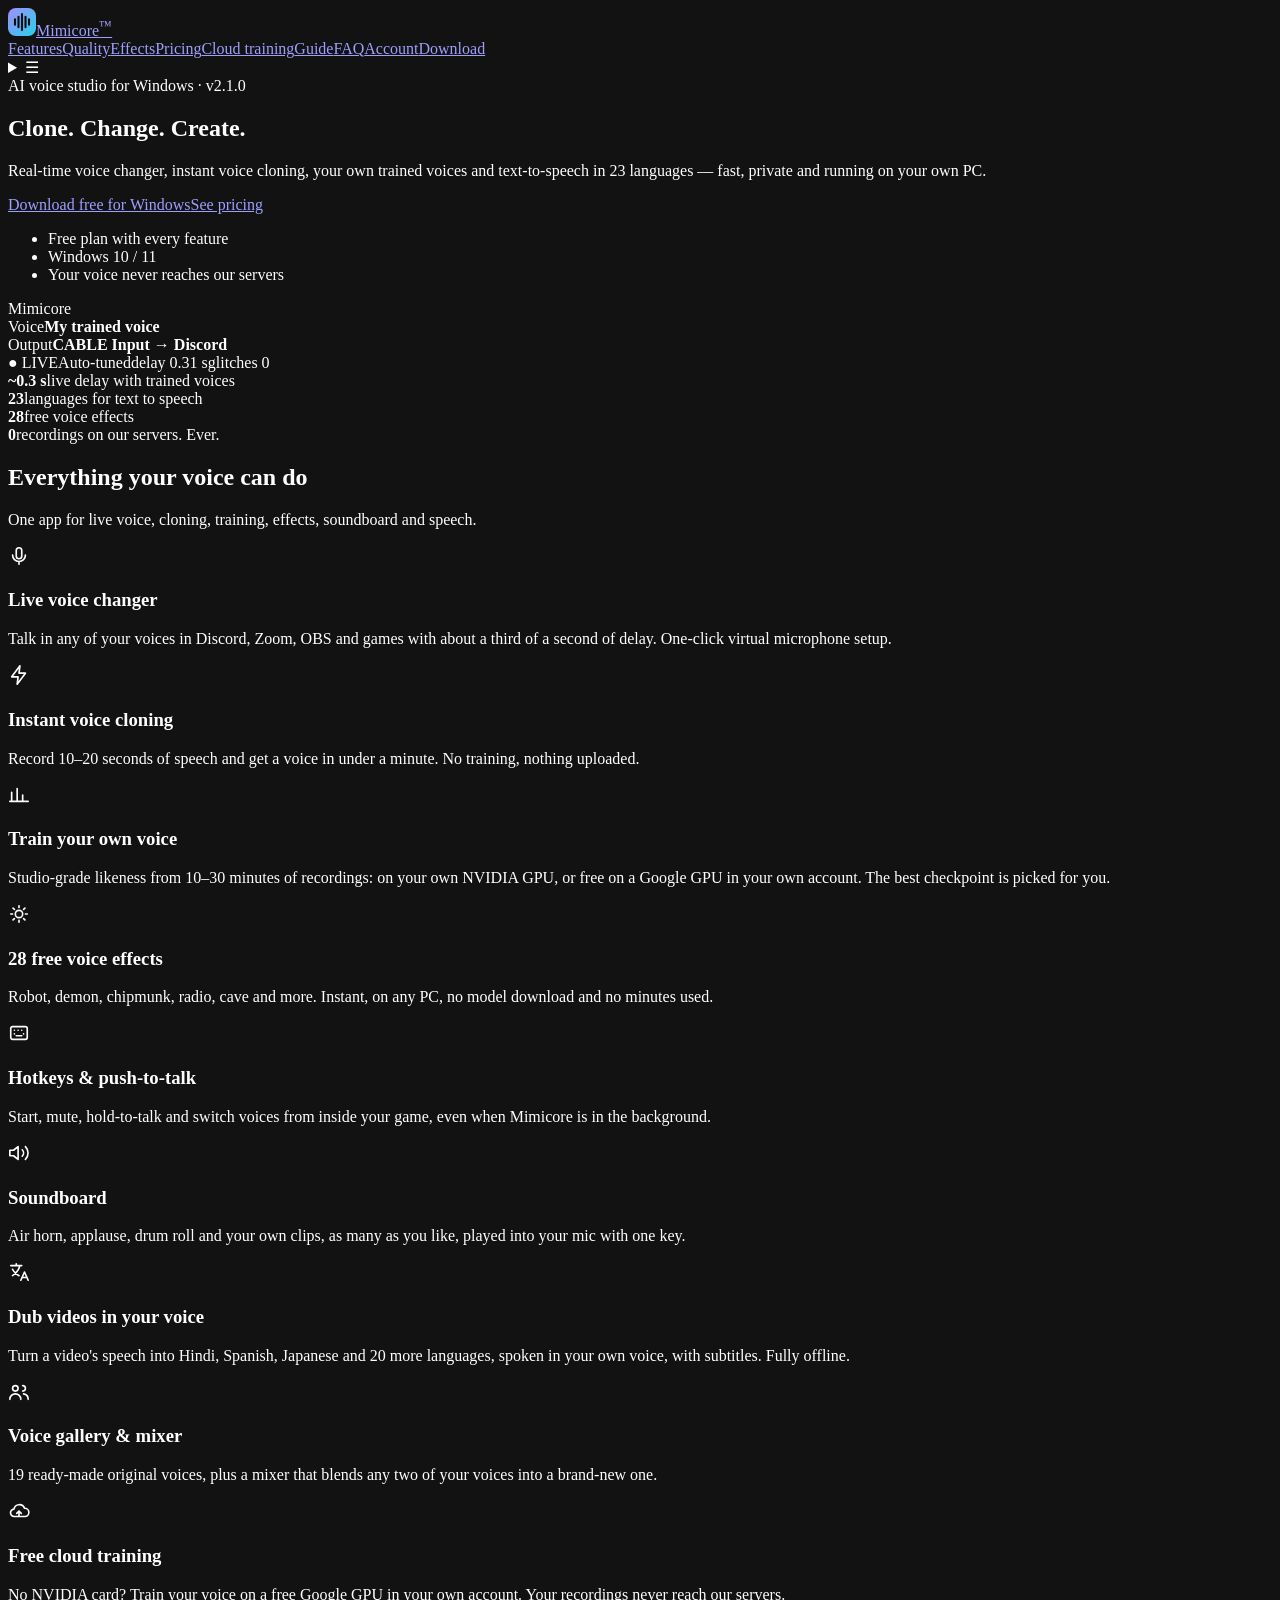
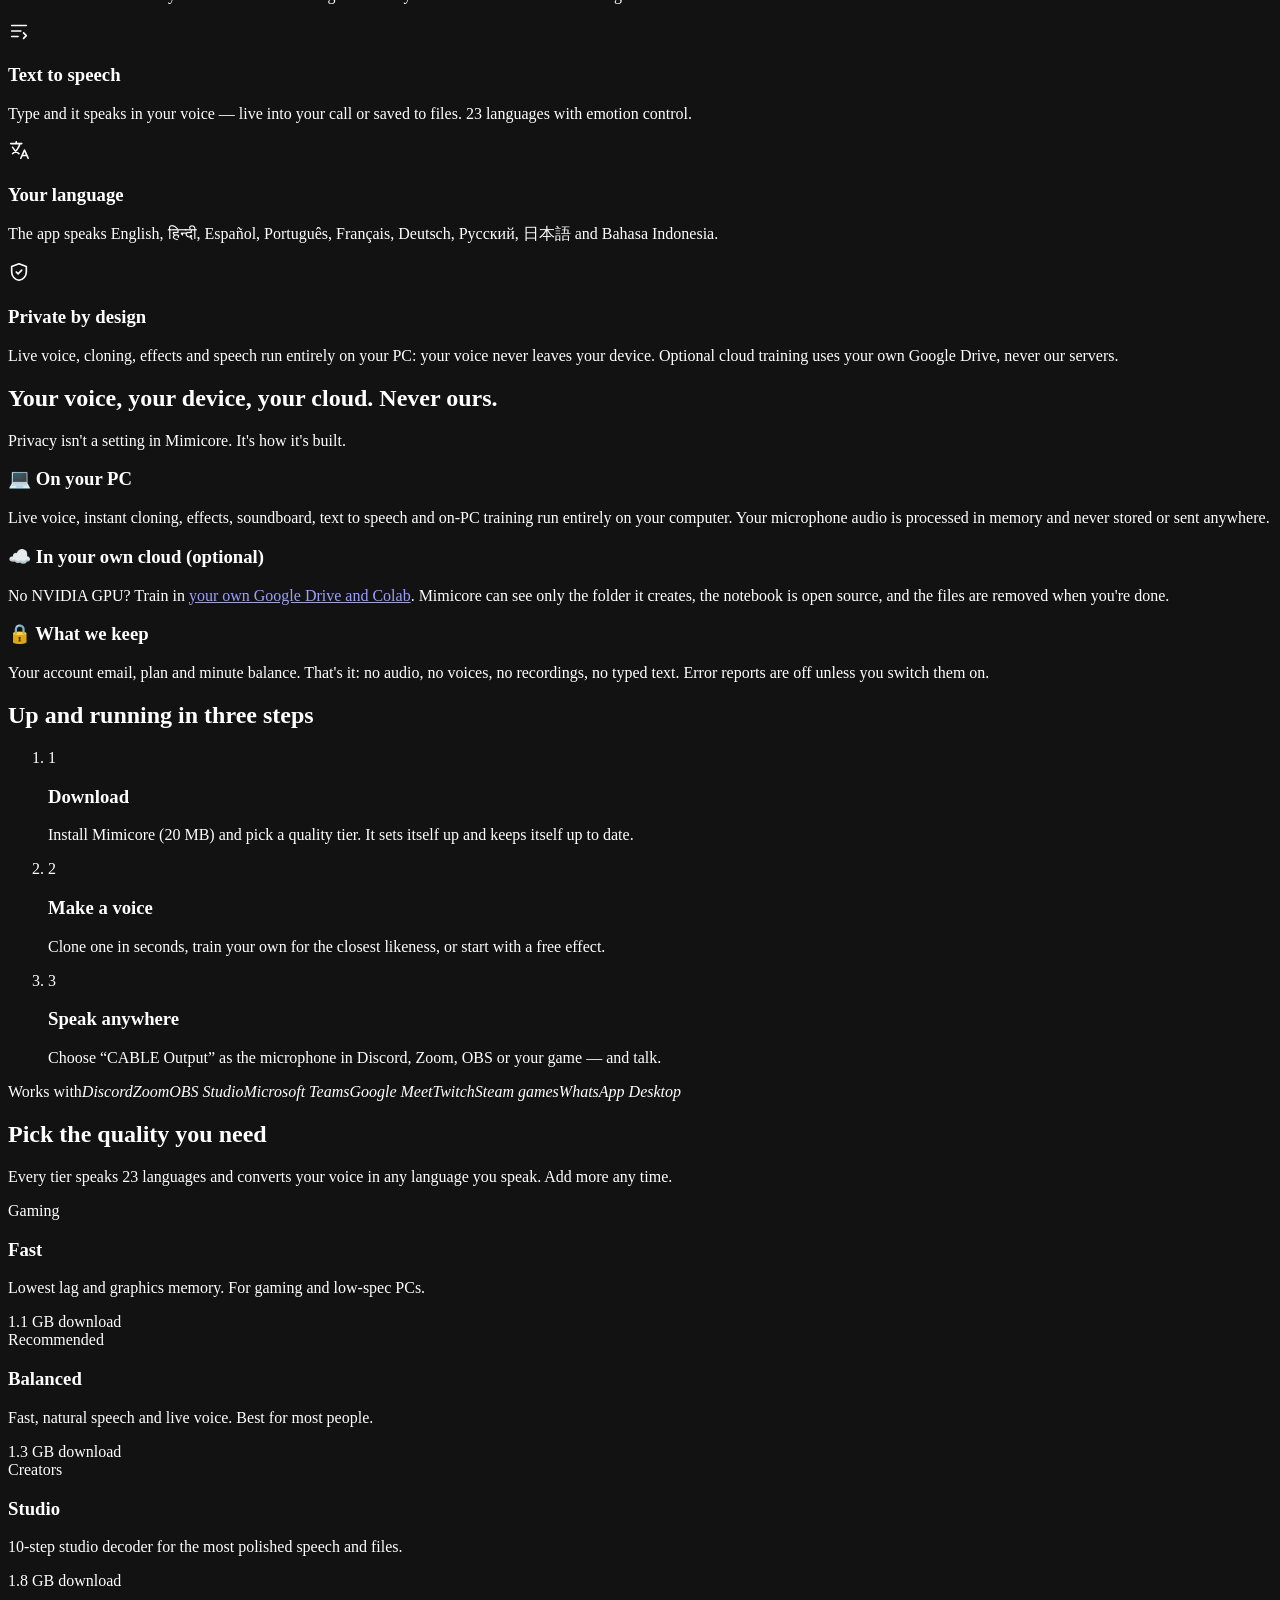
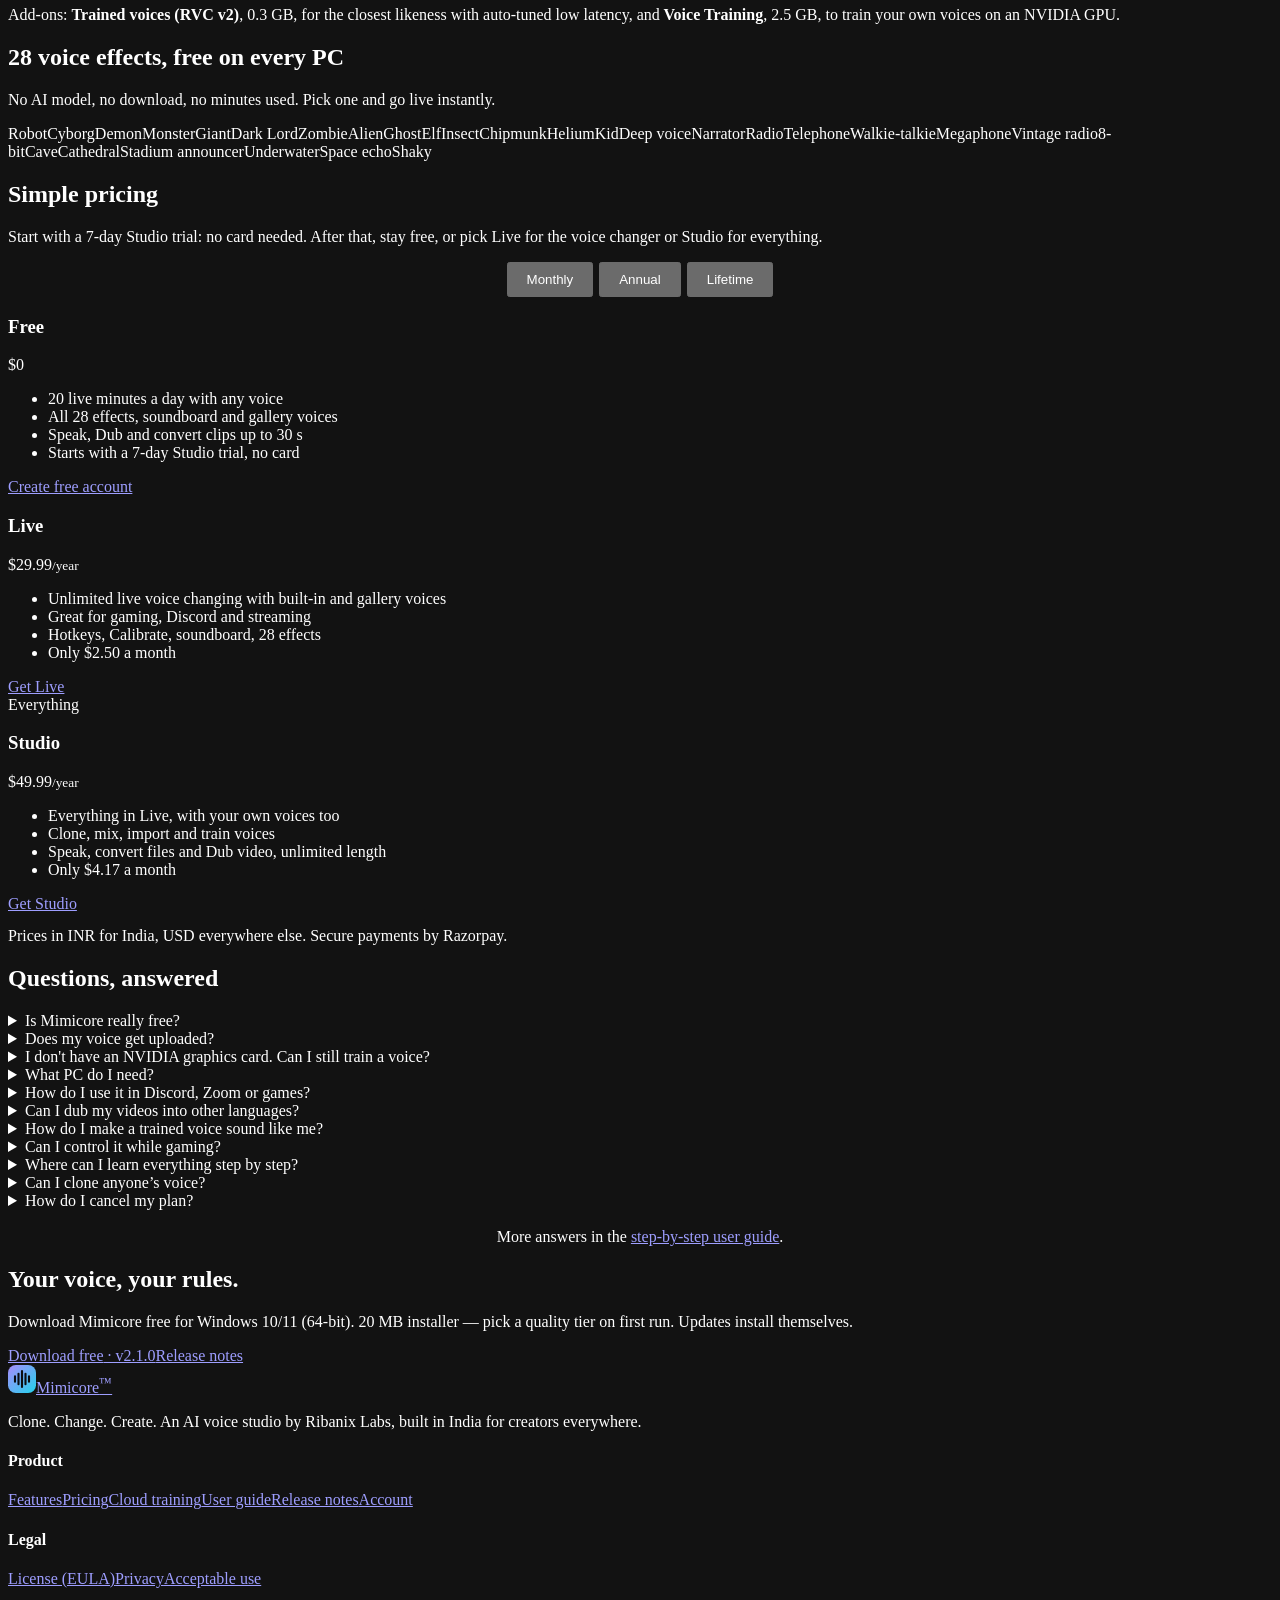
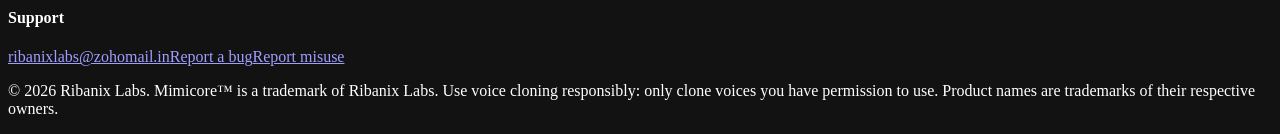
==== commit 0337ba20: "Site update" ====
--- a/index.html
+++ b/index.html
@@ -1 +1 @@
-<!DOCTYPE html><html lang="en"><head><meta charSet="utf-8"/><meta name="viewport" content="width=device-width, initial-scale=1"/><link rel="stylesheet" href="/mimicore-app/_next/static/chunks/418m_sys55coy.css" data-precedence="next"/><link rel="preload" as="script" fetchPriority="low" href="/mimicore-app/_next/static/chunks/310vm2bl3xxpt.js"/><script src="/mimicore-app/_next/static/chunks/19mx3mg6lkumu.js" async=""></script><script src="/mimicore-app/_next/static/chunks/1rj7ns8rte9vc.js" async=""></script><script src="/mimicore-app/_next/static/chunks/0dsdtjjt0gsgd.js" async=""></script><script src="/mimicore-app/_next/static/chunks/turbopack-036nzztw_5l-z.js" async=""></script><script src="/mimicore-app/_next/static/chunks/1mpnoxox0-4cg.js" async=""></script><script src="/mimicore-app/_next/static/chunks/3ototvukaqau8.js" async=""></script><meta name="theme-color" content="#07080d"/><meta name="color-scheme" content="dark"/><title>Mimicore — AI voice changer, voice cloning &amp; text to speech for Windows</title><meta name="description" content="Mimicore by Ribanix Labs: real-time AI voice changer, instant voice cloning, RVC voice training, video dubbing in your own voice, 28 free voice effects, a soundboard and text-to-speech in 23 languages. Your voice never leaves your device; optional cloud training runs in your own Google account. Free plan with every feature."/><meta name="application-name" content="Mimicore"/><meta name="author" content="Ribanix Labs"/><meta name="keywords" content="AI voice changer,voice cloning,real-time voice changer,RVC,text to speech,Discord voice changer,voice effects,AI dubbing,soundboard,Windows"/><link rel="canonical" href="https://ribanixlabs.github.io/mimicore-app/"/><meta property="og:title" content="Mimicore — Clone. Change. Create."/><meta property="og:description" content="Mimicore by Ribanix Labs: real-time AI voice changer, instant voice cloning, RVC voice training, video dubbing in your own voice, 28 free voice effects, a soundboard and text-to-speech in 23 languages. Your voice never leaves your device; optional cloud training runs in your own Google account. Free plan with every feature."/><meta property="og:url" content="https://ribanixlabs.github.io/mimicore-app/"/><meta property="og:site_name" content="Mimicore"/><meta property="og:type" content="website"/><meta name="twitter:card" content="summary"/><meta name="twitter:title" content="Mimicore — Clone. Change. Create."/><meta name="twitter:description" content="Mimicore by Ribanix Labs: real-time AI voice changer, instant voice cloning, RVC voice training, video dubbing in your own voice, 28 free voice effects, a soundboard and text-to-speech in 23 languages. Your voice never leaves your device; optional cloud training runs in your own Google account. Free plan with every feature."/><link rel="icon" href="/mimicore-app/icon.svg?icon.05_4mpzp60w3a.svg" sizes="any" type="image/svg+xml"/><script src="/mimicore-app/_next/static/chunks/0cz1d0mv5g_q7.js" noModule=""></script></head><body><div hidden=""><!--$--><!--/$--></div><header class="nav"><div class="wrap"><a class="brand" href="/mimicore-app/"><svg width="28" height="28" viewBox="0 0 32 32" aria-hidden="true"><defs><linearGradient id="lg" x1="0" y1="0" x2="1" y2="1"><stop offset="0" stop-color="#a78bfa"></stop><stop offset="1" stop-color="#22d3ee"></stop></linearGradient></defs><rect width="32" height="32" rx="9" fill="url(#lg)"></rect><path d="M8 19v-6M12 22V10M16 25V7M20 22V10M24 19v-6" stroke="#0b0d12" stroke-width="2.4" stroke-linecap="round"></path></svg><span>Mimicore<sup>™</sup></span></a><nav class="links"><a href="/mimicore-app/#features">Features</a><a href="/mimicore-app/#models">Quality</a><a href="/mimicore-app/#effects">Effects</a><a href="/mimicore-app/#pricing">Pricing</a><a href="/mimicore-app/train/">Cloud training</a><a href="/mimicore-app/guide/">Guide</a><a href="/mimicore-app/#faq">FAQ</a><a href="/mimicore-app/account/">Account</a><a href="/mimicore-app/#download" class="btn primary">Download</a></nav><details class="menu"><summary aria-label="Menu">☰</summary><nav><a href="/mimicore-app/#features">Features</a><a href="/mimicore-app/#models">Quality</a><a href="/mimicore-app/#effects">Effects</a><a href="/mimicore-app/#pricing">Pricing</a><a href="/mimicore-app/train/">Cloud training</a><a href="/mimicore-app/guide/">Guide</a><a href="/mimicore-app/#faq">FAQ</a><a href="/mimicore-app/account/">Account</a><a href="/mimicore-app/#download">Download</a></nav></details></div></header><main><script type="application/ld+json">{"@context":"https://schema.org","@type":"SoftwareApplication","name":"Mimicore","applicationCategory":"MultimediaApplication","operatingSystem":"Windows 10, Windows 11","softwareVersion":"2.0.1","publisher":{"@type":"Organization","name":"Ribanix Labs"},"offers":[{"@type":"Offer","price":"0","priceCurrency":"INR"},{"@type":"Offer","price":"99","priceCurrency":"INR"}]}</script><section class="hero"><div class="hero-copy"><span class="eyebrow">AI voice studio for Windows<!-- --> · v2.0.1</span><h1>Clone. Change. <span class="grad">Create.</span></h1><p class="lead">Real-time voice changer, instant voice cloning, your own trained voices and text-to-speech in 23 languages — fast, private and running on your own PC.</p><div class="cta-row"><a class="btn primary lg" href="https://github.com/ribanixlabs/mimicore-app/releases/latest/download/Mimicore-setup.exe">Download free for Windows</a><a class="btn ghost lg" href="#pricing">See pricing</a></div><ul class="trust"><li>Free plan with every feature</li><li>Windows 10 / 11</li><li>Your voice never reaches our servers</li></ul></div><div class="mock" aria-hidden="true"><div class="mock-bar"><i></i><i></i><i></i><span>Mimicore</span></div><div class="mock-body"><div class="mock-row"><span>Voice</span><b>My trained voice</b></div><div class="mock-row"><span>Output</span><b>CABLE Input → Discord</b></div><div class="wave"><i style="animation-delay:0ms"></i><i style="animation-delay:73ms"></i><i style="animation-delay:146ms"></i><i style="animation-delay:219ms"></i><i style="animation-delay:292ms"></i><i style="animation-delay:365ms"></i><i style="animation-delay:438ms"></i><i style="animation-delay:511ms"></i><i style="animation-delay:584ms"></i><i style="animation-delay:657ms"></i><i style="animation-delay:730ms"></i><i style="animation-delay:803ms"></i><i style="animation-delay:876ms"></i><i style="animation-delay:49ms"></i><i style="animation-delay:122ms"></i><i style="animation-delay:195ms"></i><i style="animation-delay:268ms"></i><i style="animation-delay:341ms"></i><i style="animation-delay:414ms"></i><i style="animation-delay:487ms"></i><i style="animation-delay:560ms"></i><i style="animation-delay:633ms"></i><i style="animation-delay:706ms"></i><i style="animation-delay:779ms"></i><i style="animation-delay:852ms"></i><i style="animation-delay:25ms"></i><i style="animation-delay:98ms"></i><i style="animation-delay:171ms"></i><i style="animation-delay:244ms"></i><i style="animation-delay:317ms"></i><i style="animation-delay:390ms"></i><i style="animation-delay:463ms"></i><i style="animation-delay:536ms"></i><i style="animation-delay:609ms"></i><i style="animation-delay:682ms"></i><i style="animation-delay:755ms"></i></div><div class="mock-stats"><span class="live">● LIVE</span><span>Auto-tuned</span><span>delay 0.31 s</span><span>glitches 0</span></div></div></div></section><section class="stats"><div><b>~0.3 s</b><span>live delay with trained voices</span></div><div><b>23</b><span>languages for text to speech</span></div><div><b>28</b><span>free voice effects</span></div><div><b>0</b><span>recordings on our servers. Ever.</span></div></section><section id="features" class="section"><h2>Everything your voice can do</h2><p class="sub">One app for live voice, cloning, training, effects, soundboard and speech.</p><div class="grid3"><article class="card feature"><div class="ic"><svg viewBox="0 0 24 24" width="22" height="22" fill="none" stroke="currentColor" stroke-width="1.8" stroke-linecap="round" stroke-linejoin="round" aria-hidden="true"><path d="M12 3a3 3 0 0 0-3 3v6a3 3 0 0 0 6 0V6a3 3 0 0 0-3-3zM5 11a7 7 0 0 0 14 0M12 18v3"></path></svg></div><h3>Live voice changer</h3><p>Talk in any of your voices in Discord, Zoom, OBS and games with about a third of a second of delay. One-click virtual microphone setup.</p></article><article class="card feature"><div class="ic"><svg viewBox="0 0 24 24" width="22" height="22" fill="none" stroke="currentColor" stroke-width="1.8" stroke-linecap="round" stroke-linejoin="round" aria-hidden="true"><path d="M13 2 4 14h7l-1 8 9-12h-7z"></path></svg></div><h3>Instant voice cloning</h3><p>Record 10–20 seconds of speech and get a voice in under a minute. No training, nothing uploaded.</p></article><article class="card feature"><div class="ic"><svg viewBox="0 0 24 24" width="22" height="22" fill="none" stroke="currentColor" stroke-width="1.8" stroke-linecap="round" stroke-linejoin="round" aria-hidden="true"><path d="M4 19V9M10 19V5M16 19v-7M22 19H2"></path></svg></div><h3>Train your own voice</h3><p>Studio-grade likeness from 10–30 minutes of recordings: on your own NVIDIA GPU, or free on a Google GPU in your own account. The best checkpoint is picked for you.</p></article><article class="card feature"><div class="ic"><svg viewBox="0 0 24 24" width="22" height="22" fill="none" stroke="currentColor" stroke-width="1.8" stroke-linecap="round" stroke-linejoin="round" aria-hidden="true"><path d="M12 3v2M12 19v2M5 12H3M21 12h-2M7 7 5.5 5.5M18.5 18.5 17 17M17 7l1.5-1.5M5.5 18.5 7 17M12 8a4 4 0 1 0 0 8 4 4 0 0 0 0-8z"></path></svg></div><h3>28 free voice effects</h3><p>Robot, demon, chipmunk, radio, cave and more. Instant, on any PC, no model download and no minutes used.</p></article><article class="card feature"><div class="ic"><svg viewBox="0 0 24 24" width="22" height="22" fill="none" stroke="currentColor" stroke-width="1.8" stroke-linecap="round" stroke-linejoin="round" aria-hidden="true"><path d="M3 7a2 2 0 0 1 2-2h14a2 2 0 0 1 2 2v10a2 2 0 0 1-2 2H5a2 2 0 0 1-2-2zM7 9h.01M11 9h.01M15 9h.01M7 13h.01M17 13h.01M9 15h6"></path></svg></div><h3>Hotkeys &amp; push-to-talk</h3><p>Start, mute, hold-to-talk and switch voices from inside your game, even when Mimicore is in the background.</p></article><article class="card feature"><div class="ic"><svg viewBox="0 0 24 24" width="22" height="22" fill="none" stroke="currentColor" stroke-width="1.8" stroke-linecap="round" stroke-linejoin="round" aria-hidden="true"><path d="M11 5 6 9H2v6h4l5 4V5zM15.5 8.5a5 5 0 0 1 0 7M19 5a10 10 0 0 1 0 14"></path></svg></div><h3>Soundboard</h3><p>Air horn, applause, drum roll and your own clips, as many as you like, played into your mic with one key.</p></article><article class="card feature"><div class="ic"><svg viewBox="0 0 24 24" width="22" height="22" fill="none" stroke="currentColor" stroke-width="1.8" stroke-linecap="round" stroke-linejoin="round" aria-hidden="true"><path d="M3 5h12M9 3v2M5 9c1.5 3 4 5.5 7 7M13 5c-1 4-3.5 8-8 11M14 21l4-9 4 9M15.5 18h5"></path></svg></div><h3>Dub videos in your voice</h3><p>Turn a video&#x27;s speech into Hindi, Spanish, Japanese and 20 more languages, spoken in your own voice, with subtitles. Fully offline.</p></article><article class="card feature"><div class="ic"><svg viewBox="0 0 24 24" width="22" height="22" fill="none" stroke="currentColor" stroke-width="1.8" stroke-linecap="round" stroke-linejoin="round" aria-hidden="true"><path d="M8 11a3 3 0 1 0 0-6 3 3 0 0 0 0 6zM2 20a6 6 0 0 1 12 0M16 11a3 3 0 1 0 0-6M22 20a6 6 0 0 0-5-5.9"></path></svg></div><h3>Voice gallery &amp; mixer</h3><p>19 ready-made original voices, plus a mixer that blends any two of your voices into a brand-new one.</p></article><article class="card feature"><div class="ic"><svg viewBox="0 0 24 24" width="22" height="22" fill="none" stroke="currentColor" stroke-width="1.8" stroke-linecap="round" stroke-linejoin="round" aria-hidden="true"><path d="M7 18a4 4 0 0 1-.5-8A6 6 0 0 1 18 9a4.5 4.5 0 0 1 .5 9zM12 12v6M9.5 14.5 12 12l2.5 2.5"></path></svg></div><h3>Free cloud training</h3><p>No NVIDIA card? Train your voice on a free Google GPU in your own account. Your recordings never reach our servers.</p></article><article class="card feature"><div class="ic"><svg viewBox="0 0 24 24" width="22" height="22" fill="none" stroke="currentColor" stroke-width="1.8" stroke-linecap="round" stroke-linejoin="round" aria-hidden="true"><path d="M4 6h16M4 12h10M4 18h7M17 14l3 3-3 3"></path></svg></div><h3>Text to speech</h3><p>Type and it speaks in your voice — live into your call or saved to files. 23 languages with emotion control.</p></article><article class="card feature"><div class="ic"><svg viewBox="0 0 24 24" width="22" height="22" fill="none" stroke="currentColor" stroke-width="1.8" stroke-linecap="round" stroke-linejoin="round" aria-hidden="true"><path d="M3 5h12M9 3v2M5 9c1.5 3 4 5.5 7 7M13 5c-1 4-3.5 8-8 11M14 21l4-9 4 9M15.5 18h5"></path></svg></div><h3>Your language</h3><p>The app speaks English, हिन्दी, Español, Português, Français, Deutsch, Русский, 日本語 and Bahasa Indonesia.</p></article><article class="card feature"><div class="ic"><svg viewBox="0 0 24 24" width="22" height="22" fill="none" stroke="currentColor" stroke-width="1.8" stroke-linecap="round" stroke-linejoin="round" aria-hidden="true"><path d="M12 3 4 6v6c0 4.5 3.4 8.3 8 9 4.6-.7 8-4.5 8-9V6zM9 12l2 2 4-4"></path></svg></div><h3>Private by design</h3><p>Live voice, cloning, effects and speech run entirely on your PC: your voice never leaves your device. Optional cloud training uses your own Google Drive, never our servers.</p></article></div></section><section id="privacy" class="section"><h2>Your voice, your device, your cloud. <span class="grad">Never ours.</span></h2><p class="sub">Privacy isn&#x27;t a setting in Mimicore. It&#x27;s how it&#x27;s built.</p><div class="grid3"><article class="card"><h3>💻 On your PC</h3><p>Live voice, instant cloning, effects, soundboard, text to speech and on-PC training run entirely on your computer. Your microphone audio is processed in memory and never stored or sent anywhere.</p></article><article class="card"><h3>☁️ In your own cloud (optional)</h3><p>No NVIDIA GPU? Train in <a href="/mimicore-app/train/">your own Google Drive and Colab</a>. Mimicore can see only the folder it creates, the notebook is open source, and the files are removed when you&#x27;re done.</p></article><article class="card"><h3>🔒 What we keep</h3><p>Your account email, plan and minute balance. That&#x27;s it: no audio, no voices, no recordings, no typed text. Error reports are off unless you switch them on.</p></article></div></section><section class="section"><h2>Up and running in three steps</h2><ol class="steps"><li class="card"><span class="num">1</span><h3>Download</h3><p>Install Mimicore (20 MB) and pick a quality tier. It sets itself up and keeps itself up to date.</p></li><li class="card"><span class="num">2</span><h3>Make a voice</h3><p>Clone one in seconds, train your own for the closest likeness, or start with a free effect.</p></li><li class="card"><span class="num">3</span><h3>Speak anywhere</h3><p>Choose “CABLE Output” as the microphone in Discord, Zoom, OBS or your game — and talk.</p></li></ol><div class="apps"><span>Works with</span><em>Discord</em><em>Zoom</em><em>OBS Studio</em><em>Microsoft Teams</em><em>Google Meet</em><em>Twitch</em><em>Steam games</em><em>WhatsApp Desktop</em></div></section><section id="models" class="section"><h2>Pick the quality you need</h2><p class="sub">Every tier speaks 23 languages and converts your voice in any language you speak. Add more any time.</p><div class="grid3"><article class="card tier "><span class="pill">Gaming</span><h3>Fast</h3><p>Lowest lag and graphics memory. For gaming and low-spec PCs.</p><span class="size">1.1 GB<!-- --> download</span></article><article class="card tier hot"><span class="pill">Recommended</span><h3>Balanced</h3><p>Fast, natural speech and live voice. Best for most people.</p><span class="size">1.3 GB<!-- --> download</span></article><article class="card tier "><span class="pill">Creators</span><h3>Studio</h3><p>10-step studio decoder for the most polished speech and files.</p><span class="size">1.8 GB<!-- --> download</span></article></div><p class="note">Add-ons: <b>Trained voices (RVC v2)</b>, 0.3 GB, for the closest likeness with auto-tuned low latency, and<b> Voice Training</b>, 2.5 GB, to train your own voices on an NVIDIA GPU.</p></section><section id="effects" class="section"><h2>28 voice effects, free on every PC</h2><p class="sub">No AI model, no download, no minutes used. Pick one and go live instantly.</p><div class="chips"><span>Robot</span><span>Cyborg</span><span>Demon</span><span>Monster</span><span>Giant</span><span>Dark Lord</span><span>Zombie</span><span>Alien</span><span>Ghost</span><span>Elf</span><span>Insect</span><span>Chipmunk</span><span>Helium</span><span>Kid</span><span>Deep voice</span><span>Narrator</span><span>Radio</span><span>Telephone</span><span>Walkie-talkie</span><span>Megaphone</span><span>Vintage radio</span><span>8-bit</span><span>Cave</span><span>Cathedral</span><span>Stadium announcer</span><span>Underwater</span><span>Space echo</span><span>Shaky</span></div></section><section id="pricing" class="section"><h2>Simple pricing</h2><p class="sub">Start with a 7-day Pro trial: no card needed. After that, stay free or go Pro.</p><div class="plans row"><article class="card plan"><h3>Free</h3><p class="price">$0</p><ul><li>20 minutes of live voice every day</li><li>Built-in and gallery voices, all 28 effects, soundboard</li><li>Speak, Dub and convert short clips (30 s)</li><li>Cloning, mixing and training are Pro</li></ul><a class="btn ghost block" href="/mimicore-app/account/">Create free account</a></article><article class="card plan"><h3>Pro monthly</h3><p class="price">$6.99<small>/month</small></p><ul><li>Unlimited live, Speak and Dub</li><li>Clone, mix, import and train voices</li><li>30 days per payment · renew any time</li></ul><a class="btn ghost block" href="/mimicore-app/account/#pro">Get Pro monthly</a></article><article class="card plan hot"><span class="pill">Best value</span><h3>Pro annual</h3><p class="price">$49.99<small>/year</small></p><ul><li>Everything in Pro monthly</li><li>Only <!-- -->$4.17<!-- --> a month, about 40% off</li><li>One payment, 365 days</li></ul><a class="btn primary block" href="/mimicore-app/account/#pro">Get Pro annual</a></article><article class="card plan"><h3>Lifetime</h3><p class="price">$89<small> once</small></p><ul><li>Everything in Pro, forever</li><li>All future updates</li><li>Pay once, never again</li></ul><a class="btn ghost block" href="/mimicore-app/account/#pro">Get Lifetime</a></article></div><p class="sub" style="margin-top:14px">Prices in INR for India, USD everywhere else. Secure payments by Razorpay.</p></section><section id="faq" class="section narrow"><h2>Questions, answered</h2><details class="faq"><summary>Is Mimicore really free?</summary><p>Yes. New accounts get 7 days of Pro with no card. After that the free plan keeps 20 minutes of live voice a day, all 28 effects, the soundboard and the voice gallery. Pro unlocks unlimited use plus cloning, mixing and training. Plans start at $6.99 a month (₹149 in India), with annual and lifetime options.</p></details><details class="faq"><summary>Does my voice get uploaded?</summary><p>Never to us. Recording, cloning, live conversion, speech and on-PC training all run on your PC. If you choose cloud training, your recordings go only to your own Google Drive and a Colab session in your own Google account: Mimicore can see only the files it creates there, and they&#x27;re moved to your Drive trash once the voice is installed. We store only your account email and plan.</p></details><details class="faq"><summary>I don&#x27;t have an NVIDIA graphics card. Can I still train a voice?</summary><p>Yes. Cloud training uses a free NVIDIA GPU from Google Colab in your own Google account: same trainer, same three quality levels, same result. Start it in the app (Voices › Train a voice › Cloud) or on the Cloud training page. Instant voices and all effects work on any PC without training.</p></details><details class="faq"><summary>What PC do I need?</summary><p>Windows 10 or 11 (64-bit). A DirectX 12 graphics card from NVIDIA, AMD or Intel is recommended for live voices; effects run on any PC. Training your own voice needs an NVIDIA GTX 16 / RTX 20 series card or newer with 4 GB+.</p></details><details class="faq"><summary>How do I use it in Discord, Zoom or games?</summary><p>Mimicore installs the free VB-CABLE virtual microphone for you with one click. Then pick “CABLE Output” as your microphone in the other app.</p></details><details class="faq"><summary>Can I dub my videos into other languages?</summary><p>Yes. Dub a video transcribes the speech, translates it sentence by sentence and speaks it in your voice, fitted to the original timing. It runs fully offline with the free Dubbing add-on and gives you a WAV track plus SRT subtitles for any video editor.</p></details><details class="faq"><summary>How do I make a trained voice sound like me?</summary><p>Use Calibrate to my voice on the Live page: read one sentence and Mimicore sets the pitch and noise gate for the closest match, then remembers them for that voice.</p></details><details class="faq"><summary>Can I control it while gaming?</summary><p>Yes. Global hotkeys work while a game has focus: start/stop, push-to-talk, mute, switch voices and play soundboard sounds without leaving the game.</p></details><details class="faq"><summary>Where can I learn everything step by step?</summary><p>The user guide walks through every feature, with recipes for Discord, streaming, YouTube dubbing, voiceovers and private calls, plus troubleshooting.</p></details><details class="faq"><summary>Can I clone anyone’s voice?</summary><p>Only your own voice, or a voice whose owner has given you permission. Mimicore records a spoken consent statement and marks generated files as AI-generated. Impersonation and fraud are forbidden by our Acceptable Use Policy.</p></details><details class="faq"><summary>How do I cancel Pro?</summary><p>Any time. India monthly subscriptions cancel from the Razorpay link in your subscription email; other passes simply end when the paid period does. Pro keeps working until then.</p></details><p class="muted" style="text-align:center;margin-top:18px">More answers in the <a href="/mimicore-app/guide/">step-by-step user guide</a>.</p></section><section id="download" class="download card"><h2>Your voice, your rules.</h2><p>Download Mimicore free for Windows 10/11 (64-bit). 20 MB installer — pick a quality tier on first run. Updates install themselves.</p><div class="cta-row"><a class="btn primary lg" href="https://github.com/ribanixlabs/mimicore-app/releases/latest/download/Mimicore-setup.exe">Download free<!-- --> · v2.0.1</a><a class="btn ghost lg" href="https://github.com/ribanixlabs/mimicore-app/releases">Release notes</a></div></section></main><!--$--><!--/$--><footer><div class="wrap"><div class="foot"><div><a class="brand" href="/mimicore-app/"><svg width="28" height="28" viewBox="0 0 32 32" aria-hidden="true"><defs><linearGradient id="lg" x1="0" y1="0" x2="1" y2="1"><stop offset="0" stop-color="#a78bfa"></stop><stop offset="1" stop-color="#22d3ee"></stop></linearGradient></defs><rect width="32" height="32" rx="9" fill="url(#lg)"></rect><path d="M8 19v-6M12 22V10M16 25V7M20 22V10M24 19v-6" stroke="#0b0d12" stroke-width="2.4" stroke-linecap="round"></path></svg><span>Mimicore<sup>™</sup></span></a><p>Clone. Change. Create. An AI voice studio by Ribanix Labs, built in India for creators everywhere.</p></div><div><h4>Product</h4><a href="/mimicore-app/#features">Features</a><a href="/mimicore-app/#pricing">Pricing</a><a href="/mimicore-app/train/">Cloud training</a><a href="/mimicore-app/guide/">User guide</a><a href="https://github.com/ribanixlabs/mimicore-app/releases">Release notes</a><a href="/mimicore-app/account/">Account</a></div><div><h4>Legal</h4><a href="/mimicore-app/legal/eula/">License (EULA)</a><a href="/mimicore-app/legal/privacy/">Privacy</a><a href="/mimicore-app/legal/acceptable-use/">Acceptable use</a></div><div><h4>Support</h4><a href="mailto:ribanixlabs@zohomail.in">ribanixlabs@zohomail.in</a><a href="https://github.com/ribanixlabs/mimicore-app/issues/new?template=support.yml">Report a bug</a><a href="https://github.com/ribanixlabs/mimicore-app/issues/new?template=abuse.yml">Report misuse</a></div></div><p class="legal">© 2026 Ribanix Labs. Mimicore™ is a trademark of Ribanix Labs. Use voice cloning responsibly: only clone voices you have permission to use. Product names are trademarks of their respective owners.</p></div></footer><script src="/mimicore-app/_next/static/chunks/310vm2bl3xxpt.js" id="_R_" async=""></script><script>(self.__next_f=self.__next_f||[]).push([0])</script><script>self.__next_f.push([1,"1:\"$Sreact.fragment\"\n2:I[22016,[\"/mimicore-app/_next/static/chunks/1mpnoxox0-4cg.js\"],\"\"]\n3:I[39756,[\"/mimicore-app/_next/static/chunks/1mpnoxox0-4cg.js\"],\"default\"]\n4:I[37457,[\"/mimicore-app/_next/static/chunks/1mpnoxox0-4cg.js\"],\"default\"]\nc:I[68027,[\"/mimicore-app/_next/static/chunks/1mpnoxox0-4cg.js\"],\"default\",1]\n:HL[\"/mimicore-app/_next/static/chunks/418m_sys55coy.css\",\"style\"]\n0:{\"P\":null,\"c\":[\"\",\"\"],\"q\":\"\",\"i\":false,\"f\":[[[\"\",{\"children\":[\"__PAGE__\",{},\"$undefined\",\"$undefined\",4608]},\"$undefined\",\"$undefined\",4624],[[\"$\",\"$1\",\"c\",{\"children\":[[[\"$\",\"link\",\"0\",{\"rel\":\"stylesheet\",\"href\":\"/mimicore-app/_next/static/chunks/418m_sys55coy.css\",\"precedence\":\"next\",\"crossOrigin\":\"$undefined\",\"nonce\":\"$undefined\"}],[\"$\",\"script\",\"script-0\",{\"src\":\"/mimicore-app/_next/static/chunks/1mpnoxox0-4cg.js\",\"async\":true,\"nonce\":\"$undefined\"}]],[\"$\",\"html\",null,{\"lang\":\"en\",\"children\":[\"$\",\"body\",null,{\"children\":[[\"$\",\"header\",null,{\"className\":\"nav\",\"children\":[\"$\",\"div\",null,{\"className\":\"wrap\",\"children\":[[\"$\",\"$L2\",null,{\"href\":\"/\",\"className\":\"brand\",\"children\":[[\"$\",\"svg\",null,{\"width\":\"28\",\"height\":\"28\",\"viewBox\":\"0 0 32 32\",\"aria-hidden\":\"true\",\"children\":[[\"$\",\"defs\",null,{\"children\":[\"$\",\"linearGradient\",null,{\"id\":\"lg\",\"x1\":\"0\",\"y1\":\"0\",\"x2\":\"1\",\"y2\":\"1\",\"children\":[[\"$\",\"stop\",null,{\"offset\":\"0\",\"stopColor\":\"#a78bfa\"}],[\"$\",\"stop\",null,{\"offset\":\"1\",\"stopColor\":\"#22d3ee\"}]]}]}],[\"$\",\"rect\",null,{\"width\":\"32\",\"height\":\"32\",\"rx\":\"9\",\"fill\":\"url(#lg)\"}],[\"$\",\"path\",null,{\"d\":\"M8 19v-6M12 22V10M16 25V7M20 22V10M24 19v-6\",\"stroke\":\"#0b0d12\",\"strokeWidth\":\"2.4\",\"strokeLinecap\":\"round\"}]]}],[\"$\",\"span\",null,{\"children\":[\"Mimicore\",[\"$\",\"sup\",null,{\"children\":\"™\"}]]}]]}],[\"$\",\"nav\",null,{\"className\":\"links\",\"children\":[[[\"$\",\"a\",\"Features\",{\"href\":\"/mimicore-app/#features\",\"children\":\"Features\"}],[\"$\",\"a\",\"Quality\",{\"href\":\"/mimicore-app/#models\",\"children\":\"Quality\"}],[\"$\",\"a\",\"Effects\",{\"href\":\"/mimicore-app/#effects\",\"children\":\"Effects\"}],[\"$\",\"a\",\"Pricing\",{\"href\":\"/mimicore-app/#pricing\",\"children\":\"Pricing\"}],[\"$\",\"a\",\"Cloud training\",{\"href\":\"/mimicore-app/train/\",\"children\":\"Cloud training\"}],[\"$\",\"a\",\"Guide\",{\"href\":\"/mimicore-app/guide/\",\"children\":\"Guide\"}],[\"$\",\"a\",\"FAQ\",{\"href\":\"/mimicore-app/#faq\",\"children\":\"FAQ\"}]],[\"$\",\"$L2\",null,{\"href\":\"/account/\",\"children\":\"Account\"}],[\"$\",\"a\",null,{\"href\":\"/mimicore-app/#download\",\"className\":\"btn primary\",\"children\":\"Download\"}]]}],[\"$\",\"details\",null,{\"className\":\"menu\",\"children\":[[\"$\",\"summary\",null,{\"aria-label\":\"Menu\",\"children\":\"☰\"}],[\"$\",\"nav\",null,{\"children\":[[[\"$\",\"a\",\"Features\",{\"href\":\"/mimicore-app/#features\",\"children\":\"Features\"}],[\"$\",\"a\",\"Quality\",{\"href\":\"/mimicore-app/#models\",\"children\":\"Quality\"}],[\"$\",\"a\",\"Effects\",{\"href\":\"/mimicore-app/#effects\",\"children\":\"Effects\"}],[\"$\",\"a\",\"Pricing\",{\"href\":\"/mimicore-app/#pricing\",\"children\":\"Pricing\"}],[\"$\",\"a\",\"Cloud training\",{\"href\":\"/mimicore-app/train/\",\"children\":\"Cloud training\"}],[\"$\",\"a\",\"Guide\",{\"href\":\"/mimicore-app/guide/\",\"children\":\"Guide\"}],[\"$\",\"a\",\"FAQ\",{\"href\":\"/mimicore-app/#faq\",\"children\":\"FAQ\"}]],[\"$\",\"$L2\",null,{\"href\":\"/account/\",\"children\":\"Account\"}],[\"$\",\"a\",null,{\"href\":\"/mimicore-app/#download\",\"children\":\"Download\"}]]}]]}]]}]}],[\"$\",\"$L3\",null,{\"parallelRouterKey\":\"children\",\"error\":\"$undefined\",\"errorStyles\":\"$undefined\",\"errorScripts\":\"$undefined\",\"template\":[\"$\",\"$L4\",null,{}],\"templateStyles\":\"$undefined\",\"templateScripts\":\"$undefined\",\"notFound\":[[[\"$\",\"title\",null,{\"children\":\"404: This page could not be found.\"}],[\"$\",\"div\",null,{\"style\":{\"fontFamily\":\"system-ui,\\\"Segoe UI\\\",Roboto,Helvetica,Arial,sans-serif,\\\"Apple Color Emoji\\\",\\\"Segoe UI Emoji\\\"\",\"height\":\"100vh\",\"textAlign\":\"center\",\"display\":\"flex\",\"flexDirection\":\"column\",\"alignItems\":\"center\",\"justifyContent\":\"center\"},\"children\":[\"$\",\"div\",null,{\"children\":[[\"$\",\"style\",null,{\"dangerouslySetInnerHTML\":{\"__html\":\"body{color:#000;background:#fff;margin:0}.next-error-h1{border-right:1px solid rgba(0,0,0,.3)}@media (prefers-color-scheme:dark){body{color:#fff;background:#000}.next-error-h1{border-right:1px solid rgba(255,255,255,.3)}}\"}}],[\"$\",\"h1\",null,{\"className\":\"next-error-h1\",\"style\":{\"display\":\"inline-block\",\"margin\":\"0 20px 0 0\",\"padding\":\"0 23px 0 0\",\"fontSize\":24,\"fontWeight\":500,\"verticalAlign\":\"top\",\"lineHeight\":\"49px\"},\"children\":404}],[\"$\",\"div\",null,{\"style\":{\"display\":\"inline-block\"},\"children\":[\"$\",\"h2\",null,{\"style\":{\"fontSize\":14,\"fontWeight\":400,\"lineHeight\":\"49px\",\"margin\":0},\"children\":\"This page could not be found.\"}]}]]}]}]],[]],\"forbidden\":\"$undefined\",\"unauthorized\":\"$undefined\"}],[\"$\",\"footer\",null,{\"children\":[\"$\",\"div\",null,{\"className\":\"wrap\",\"children\":[[\"$\",\"div\",null,{\"className\":\"foot\",\"children\":[[\"$\",\"div\",null,{\"children\":[[\"$\",\"$L2\",null,{\"href\":\"/\",\"className\":\"brand\",\"children\":[[\"$\",\"svg\",null,{\"width\":\"28\",\"height\":\"28\",\"viewBox\":\"0 0 32 32\",\"aria-hidden\":\"true\",\"children\":[[\"$\",\"defs\",null,{\"children\":[\"$\",\"linearGradient\",null,{\"id\":\"lg\",\"x1\":\"0\",\"y1\":\"0\",\"x2\":\"1\",\"y2\":\"1\",\"children\":[[\"$\",\"stop\",null,{\"offset\":\"0\",\"stopColor\":\"#a78bfa\"}],[\"$\",\"stop\",null,{\"offset\":\"1\",\"stopColor\":\"#22d3ee\"}]]}]}],[\"$\",\"rect\",null,{\"width\":\"32\",\"height\":\"32\",\"rx\":\"9\",\"fill\":\"url(#lg)\"}],[\"$\",\"path\",null,{\"d\":\"M8 19v-6M12 22V10M16 25V7M20 22V10M24 19v-6\",\"stroke\":\"#0b0d12\",\"strokeWidth\":\"2.4\",\"strokeLinecap\":\"round\"}]]}],[\"$\",\"span\",null,{\"children\":[\"Mimicore\",[\"$\",\"sup\",null,{\"children\":\"™\"}]]}]]}],\"$L5\"]}],\"$L6\",\"$L7\",\"$L8\"]}],\"$L9\"]}]}]]}]}]]}],{\"children\":[\"$La\",{},null,false,null]},null,false,null],\"$Lb\",false]],\"m\":\"$undefined\",\"G\":[\"$c\",[\"$Ld\"]],\"S\":true,\"h\":null,\"r\":\"$undefined\",\"s\":\"$undefined\",\"a\":\"$undefined\",\"l\":\"$undefined\",\"p\":\"$undefined\",\"d\":\"$undefined\",\"b\":\"8tja9feCB8OXBReQDFOb9\"}\n1b:I[97367,[\"/mimicore-app/_next/static/chunks/1mpnoxox0-4cg.js\"],\"ViewportBoundary\"]\n1d:I[97367,[\"/mimicore-app/_next/static/chunks/1mpnoxox0-4cg.js\"],\"MetadataBoundary\"]\n1e:\"$Sreact.suspense\"\n5:[\"$\",\"p\",null,{\"children\":\"Clone. Change. Create. An AI voice studio by Ribanix Labs, built in India for creators everywhere.\"}]\n6:[\"$\",\"div\",null,{\"children\":[[\"$\",\"h4\",null,{\"children\":\"Product\"}],[\"$\",\"a\",null,{\"href\":\"/mimicore-app/#features\",\"children\":\"Features\"}],[\"$\",\"a\",null,{\"href\":\"/mimicore-app/#pricing\",\"children\":\"Pricing\"}],[\"$\",\"a\",null,{\"href\":\"/mimicore-app/train/\",\"children\":\"Cloud training\"}],[\"$\",\"a\",null,{\"href\":\"/mimicore-app/guide/\",\"children\":\"User guide\"}],[\"$\",\"a\",null,{\"href\":\"https://github.com/ribanixlabs/mimicore-app/releases\",\"children\":\"Release notes\"}],[\"$\",\"$L2\",null,{\"href\":\"/account/\",\"children\":\"Account\"}]]}]\n7:[\"$\",\"div\",null,{\"children\":[[\"$\",\"h4\",null,{\"children\":\"Legal\"}],[\"$\",\"$L2\",null,{\"href\":\"/legal/eula/\",\"children\":\"License (EULA)\"}],[\"$\",\"$L2\",null,{\"href\":\"/legal/privacy/\",\"children\":\"Privacy\"}],[\"$\",\"$L2\",null,{\"href\":\"/legal/acceptable-use/\",\"children\":\"Acceptable use\"}]]}]\n8:[\"$\",\"div\",null,{\"children\":[[\"$\",\"h4\",null,{\"children\":\"Support\"}],[\"$\",\"a\",null,{\"href\":\"mailto:ribanixlabs@zohomail.in\",\"children\":\"ribanixlabs@zohomail.in\"}],[\"$\",\"a\",null,{\"href\":\"https://github.com/ribanixlabs/mimicore-app/issues/new?template=support.yml\",\"children\":\"Report a bug\"}],[\"$\",\"a\",null,{\"href\":\"https://github.com/ribanixlabs/mimicore-app/issues/new?template=abuse.yml\",\"children\":\"Report misuse\"}]]}]\n9:[\"$\",\"p\",null,{\"className\":\"legal\",\"children\":\"© 2026 Ribanix Labs. Mimicore™ is a trademark of Ribanix Labs. Use voice cloning responsibly: only clone voices you have permission to use. Product names are trademarks of their respective owners.\"}]\na:[\"$\",\"$1\",\"c\",{\"children\":[[\"$\",\"main\",null,{\"children\":[[\"$\",\"script\",null,{\"type\":\"application/ld+json\",\"dangerouslySetInnerHTML\":{\"__html\":\"{\\\"@context\\\":\\\"https://schema.org\\\",\\\"@type\\\":\\\"SoftwareApplication\\\",\\\"name\\\":\\\"Mimicore\\\",\\\"applicationCategory\\\":\\\"MultimediaApplication\\\",\\\"operatingSystem\\\":\\\"Windows 10, Windows 11\\\",\\\"softwareVersion\\\":\\\"2.0.1\\\",\\\"publisher\\\":{\\\"@type\\\":\\\"Organization\\\",\\\"name\\\":\\\"Ribanix Labs\\\"},\\\"offers\\\":[{\\\"@type\\\":\\\"Offer\\\",\\\"price\\\":\\\"0\\\",\\\"priceCurrency\\\":\\\"INR\\\"},{\\\"@type\\\":\\\"Offer\\\",\\\"price\\\":\\\"99\\\",\\\"priceCurrency\\\":\\\"INR\\\"}]}\"}}],[\"$\",\"section\",null,{\"className\":\"hero\",\"children\":[[\"$\",\"div\",null,{\"className\":\"hero-copy\",\"children\":[[\"$\",\"span\",null,{\"className\":\"eyebrow\",\"children\":[\"AI voice studio for Windows\",\" · v2.0.1\"]}],[\"$\",\"h1\",null,{\"children\":[\"Clone. Change. \",[\"$\",\"span\",null,{\"className\":\"grad\",\"children\":\"Create.\"}]]}],[\"$\",\"p\",null,{\"className\":\"lead\",\"children\":\"Real-time voice changer, instant voice cloning, your own trained voices and text-to-speech in 23 languages — fast, private and running on your own PC.\"}],[\"$\",\"div\",null,{\"className\":\"cta-row\",\"children\":[[\"$\",\"a\",null,{\"className\":\"btn primary lg\",\"href\":\"https://github.com/ribanixlabs/mimicore-app/releases/latest/download/Mimicore-setup.exe\",\"children\":\"Download free for Windows\"}],[\"$\",\"a\",null,{\"className\":\"btn ghost lg\",\"href\":\"#pricing\",\"children\":\"See pricing\"}]]}],[\"$\",\"ul\",null,{\"className\":\"trust\",\"children\":[[\"$\",\"li\",null,{\"children\":\"Free plan with every feature\"}],[\"$\",\"li\",null,{\"children\":\"Windows 10 / 11\"}],[\"$\",\"li\",null,{\"children\":\"Your voice never reaches our servers\"}]]}]]}],[\"$\",\"div\",null,{\"className\":\"mock\",\"aria-hidden\":\"true\",\"children\":[[\"$\",\"div\",null,{\"className\":\"mock-bar\",\"children\":[[\"$\",\"i\",null,{}],[\"$\",\"i\",null,{}],[\"$\",\"i\",null,{}],[\"$\",\"span\",null,{\"children\":\"Mimicore\"}]]}],[\"$\",\"div\",null,{\"className\":\"mock-body\",\"children\":[[\"$\",\"div\",null,{\"className\":\"mock-row\",\"children\":[[\"$\",\"span\",null,{\"children\":\"Voice\"}],[\"$\",\"b\",null,{\"children\":\"My trained voice\"}]]}],[\"$\",\"div\",null,{\"className\":\"mock-row\",\"children\":[[\"$\",\"span\",null,{\"children\":\"Output\"}],[\"$\",\"b\",null,{\"children\":\"CABLE Input → Discord\"}]]}],[\"$\",\"div\",null,{\"className\":\"wave\",\"children\":[[\"$\",\"i\",\"0\",{\"style\":{\"animationDelay\":\"0ms\"}}],[\"$\",\"i\",\"1\",{\"style\":{\"animationDelay\":\"73ms\"}}],[\"$\",\"i\",\"2\",{\"style\":{\"animationDelay\":\"146ms\"}}],[\"$\",\"i\",\"3\",{\"style\":{\"animationDelay\":\"219ms\"}}],[\"$\",\"i\",\"4\",{\"style\":{\"animationDelay\":\"292ms\"}}],[\"$\",\"i\",\"5\",{\"style\":{\"animationDelay\":\"365ms\"}}],[\"$\",\"i\",\"6\",{\"style\":{\"animationDelay\":\"438ms\"}}],[\"$\",\"i\",\"7\",{\"style\":{\"animationDelay\":\"511ms\"}}],[\"$\",\"i\",\"8\",{\"style\":{\"animationDelay\":\"584ms\"}}],[\"$\",\"i\",\"9\",{\"style\":{\"animationDelay\":\"657ms\"}}],[\"$\",\"i\",\"10\",{\"style\":{\"animationDelay\":\"730ms\"}}],[\"$\",\"i\",\"11\",{\"style\":{\"animationDelay\":\"803ms\"}}],[\"$\",\"i\",\"12\",{\"style\":{\"animationDelay\":\"876ms\"}}],[\"$\",\"i\",\"13\",{\"style\":{\"animationDelay\":\"49ms\"}}],[\"$\",\"i\",\"14\",{\"style\":{\"animationDelay\":\"122ms\"}}],[\"$\",\"i\",\"15\",{\"style\":{\"animationDelay\":\"195ms\"}}],[\"$\",\"i\",\"16\",{\"style\":{\"animationDelay\":\"268ms\"}}],[\"$\",\"i\",\"17\",{\"style\":{\"animationDelay\":\"341ms\"}}],[\"$\",\"i\",\"18\",{\"style\":{\"animationDelay\":\"414ms\"}}],[\"$\",\"i\",\"19\",{\"style\":{\"animationDelay\":\"487ms\"}}],[\"$\",\"i\",\"20\",{\"style\":{\"animationDelay\":\"560ms\"}}],[\"$\",\"i\",\"21\",{\"style\":{\"animationDelay\":\"633ms\"}}],[\"$\",\"i\",\"22\",{\"style\":{\"animationDelay\":\"706ms\"}}],[\"$\",\"i\",\"23\",{\"style\":{\"animationDelay\":\"779ms\"}}],[\"$\",\"i\",\"24\",{\"style\":{\"animationDelay\":\"852ms\"}}],[\"$\",\"i\",\"25\",{\"style\":{\"animationDelay\":\"25ms\"}}],[\"$\",\"i\",\"26\",{\"style\":{\"animationDelay\":\"98ms\"}}],[\"$\",\"i\",\"27\",{\"style\":{\"animationDelay\":\"171ms\"}}],[\"$\",\"i\",\"28\",{\"style\":{\"animationDelay\":\"244ms\"}}],[\"$\",\"i\",\"29\",{\"style\":{\"animationDelay\":\"317ms\"}}],[\"$\",\"i\",\"30\",{\"style\":{\"animationDelay\":\"390ms\"}}],[\"$\",\"i\",\"31\",{\"style\":{\"animationDelay\":\"463ms\"}}],[\"$\",\"i\",\"32\",{\"style\":{\"animationDelay\":\"536ms\"}}],[\"$\",\"i\",\"33\",{\"style\":{\"animationDelay\":\"609ms\"}}],[\"$\",\"i\",\"34\",{\"style\":{\"animationDelay\":\"682ms\"}}],[\"$\",\"i\",\"35\",{\"style\":{\"animationDelay\":\"755ms\"}}]]}],[\"$\",\"div\",null,{\"className\":\"mock-stats\",\"children\":[[\"$\",\"span\",null,{\"className\":\"live\",\"children\":\"● LIVE\"}],[\"$\",\"span\",null,{\"children\":\"Auto-tuned\"}],[\"$\",\"span\",null,{\"children\":\"delay 0.31 s\"}],[\"$\",\"span\",null,{\"children\":\"glitches 0\"}]]}]]}]]}]]}],[\"$\",\"section\",null,{\"className\":\"stats\",\"children\":[[\"$\",\"div\",\"live delay with trained voices\",{\"children\":[[\"$\",\"b\",null,{\"children\":\"~0.3 s\"}],[\"$\",\"span\",null,{\"children\":\"live delay with trained voices\"}]]}],[\"$\",\"div\",\"languages for text to speech\",{\"children\":[[\"$\",\"b\",null,{\"children\":\"23\"}],[\"$\",\"span\",null,{\"children\":\"languages for text to speech\"}]]}],[\"$\",\"div\",\"free voice effects\",{\"children\":[\"$Le\",\"$Lf\"]}],\"$L10\"]}],\"$L11\",\"$L12\",\"$L13\",\"$L14\",\"$L15\",\"$L16\",\"$L17\",\"$L18\"]}],[\"$L19\"],\"$L1a\"]}]\nb:[\"$\",\"$1\",\"h\",{\"children\":[null,[\"$\",\"$L1b\",null,{\"children\":\"$L1c\"}],[\"$\",\"div\",null,{\"hidden\":true,\"children\":[\"$\",\"$L1d\",null,{\"children\":[\"$\",\"$1e\",null,{\"name\":\"Next.Metadata\",\"children\":\"$L1f\"}]}]}],null]}]\nd:[\"$\",\"link\",\"0\",{\"rel\":\"stylesheet\",\"href\":\"/mimicore-app/_next/static/chunks/418m_sys55coy.css\",\"precedence\":\"next\",\"crossOrigin\":\"$undefined\",\"nonce\":\"$undefined\"}]\n28:I[58403,[\"/mimicore-app/_next/static/chunks/1mpnoxox0-4cg.js\",\"/mimicore-app/_next/static/chunks/3ototvukaqau8.js\"],\"Plans\"]\n2d:I[97367,[\"/mimicore-app/_next/static/chunks/1mpnoxox0-4cg.js\"],\"OutletBoundary\"]\ne:[\"$\",\"b\",null,{\"children\":\"28\"}]\nf:[\"$\",\"span\",null,{\"children\":\"free voice effects\"}]\n10:[\"$\",\"div\",\"recordings on our servers. Ever.\",{\"children\":[[\"$\",\"b\",null,{\"children\":\"0\"}],[\"$\",\"span\",null,{\"children\":\"recordings on our servers. Ever.\"}]]}]\n11:[\"$\",\"section\",null,{\"id\":\"features\",\"className\":\"section\",\"children\":[[\"$\",\"h2\",null,{\"children\":\"Everything your voice can do\"}],[\"$\",\"p\",null,{\"className\":\"sub\",\"children\":\"One app for live voice, cloning, training, effects, soundboard and speech.\"}],[\"$\",\"div\",null,{\"className\":\"grid3\",\"children\":[[\"$\",\"article\",\"Live voice changer\",{\"className\":\"card feature\",\"children\":[[\"$\",\"div\",null,{\"className\":\"ic\",\"children\":[\"$\",\"svg\",null,{\"viewBox\":\"0 0 24 24\",\"width\":\"22\",\"height\":\"22\",\"fill\":\"none\",\"stroke\":\"currentColor\",\"strokeWidth\":\"1.8\",\"strokeLinecap\":\"round\",\"strokeLinejoin\":\"round\",\"aria-hidden\":\"true\",\"children\":[\"$\",\"path\",null,{\"d\":\"M12 3a3 3 0 0 0-3 3v6a3 3 0 0 0 6 0V6a3 3 0 0 0-3-3zM5 11a7 7 0 0 0 14 0M12 18v3\"}]}]}],[\"$\",\"h3\",null,{\"children\":\"Live voice changer\"}],[\"$\",\"p\",null,{\"children\":\"Talk in any of your voices in Discord, Zoom, OBS and games with about a third of a second of delay. One-click virtual microphone setup.\"}]]}],[\"$\",\"article\",\"Instant voice cloning\",{\"className\":\"card feature\",\"children\":[[\"$\",\"div\",null,{\"className\":\"ic\",\"children\":[\"$\",\"svg\",null,{\"viewBox\":\"0 0 24 24\",\"width\":\"22\",\"height\":\"22\",\"fill\":\"none\",\"stroke\":\"currentColor\",\"strokeWidth\":\"1.8\",\"strokeLinecap\":\"round\",\"strokeLinejoin\":\"round\",\"aria-hidden\":\"true\",\"children\":[\"$\",\"path\",null,{\"d\":\"M13 2 4 14h7l-1 8 9-12h-7z\"}]}]}],[\"$\",\"h3\",null,{\"children\":\"Instant voice cloning\"}],[\"$\",\"p\",null,{\"children\":\"Record 10–20 seconds of speech and get a voice in under a minute. No training, nothing uploaded.\"}]]}],[\"$\",\"article\",\"Train your own voice\",{\"className\":\"card feature\",\"children\":[[\"$\",\"div\",null,{\"className\":\"ic\",\"children\":[\"$\",\"svg\",null,{\"viewBox\":\"0 0 24 24\",\"width\":\"22\",\"height\":\"22\",\"fill\":\"none\",\"stroke\":\"currentColor\",\"strokeWidth\":\"1.8\",\"strokeLinecap\":\"round\",\"strokeLinejoin\":\"round\",\"aria-hidden\":\"true\",\"children\":[\"$\",\"path\",null,{\"d\":\"M4 19V9M10 19V5M16 19v-7M22 19H2\"}]}]}],[\"$\",\"h3\",null,{\"children\":\"Train your own voice\"}],[\"$\",\"p\",null,{\"children\":\"Studio-grade likeness from 10–30 minutes of recordings: on your own NVIDIA GPU, or free on a Google GPU in your own account. The best checkpoint is picked for you.\"}]]}],[\"$\",\"article\",\"28 free voice effects\",{\"className\":\"card feature\",\"children\":[[\"$\",\"div\",null,{\"className\":\"ic\",\"children\":[\"$\",\"svg\",null,{\"viewBox\":\"0 0 24 24\",\"width\":\"22\",\"height\":\"22\",\"fill\":\"none\",\"stroke\":\"currentColor\",\"strokeWidth\":\"1.8\",\"strokeLinecap\":\"round\",\"strokeLinejoin\":\"round\",\"aria-hidden\":\"true\",\"children\":[\"$\",\"path\",null,{\"d\":\"M12 3v2M12 19v2M5 12H3M21 12h-2M7 7 5.5 5.5M18.5 18.5 17 17M17 7l1.5-1.5M5.5 18.5 7 17M12 8a4 4 0 1 0 0 8 4 4 0 0 0 0-8z\"}]}]}],[\"$\",\"h3\",null,{\"children\":\"28 free voice effects\"}],[\"$\",\"p\",null,{\"children\":\"Robot, demon, chipmunk, radio, cave and more. Instant, on any PC, no model download and no minutes used.\"}]]}],[\"$\",\"article\",\"Hotkeys \u0026 push-to-talk\",{\"className\":\"card feature\",\"children\":[[\"$\",\"div\",null,{\"className\":\"ic\",\"children\":[\"$\",\"svg\",null,{\"viewBox\":\"0 0 24 24\",\"width\":\"22\",\"height\":\"22\",\"fill\":\"none\",\"stroke\":\"currentColor\",\"strokeWidth\":\"1.8\",\"strokeLinecap\":\"round\",\"strokeLinejoin\":\"round\",\"aria-hidden\":\"true\",\"children\":[\"$\",\"path\",null,{\"d\":\"M3 7a2 2 0 0 1 2-2h14a2 2 0 0 1 2 2v10a2 2 0 0 1-2 2H5a2 2 0 0 1-2-2zM7 9h.01M11 9h.01M15 9h.01M7 13h.01M17 13h.01M9 15h6\"}]}]}],[\"$\",\"h3\",null,{\"children\":\"Hotkeys \u0026 push-to-talk\"}],[\"$\",\"p\",null,{\"children\":\"Start, mute, hold-to-talk and switch voices from inside your game, even when Mimicore is in the background.\"}]]}],[\"$\",\"article\",\"Soundboard\",{\"className\":\"card feature\",\"children\":[[\"$\",\"div\",null,{\"className\":\"ic\",\"children\":[\"$\",\"svg\",null,{\"viewBox\":\"0 0 24 24\",\"width\":\"22\",\"height\":\"22\",\"fill\":\"none\",\"stroke\":\"currentColor\",\"strokeWidth\":\"1.8\",\"strokeLinecap\":\"round\",\"strokeLinejoin\":\"round\",\"aria-hidden\":\"true\",\"children\":[\"$\",\"path\",null,{\"d\":\"M11 5 6 9H2v6h4l5 4V5zM15.5 8.5a5 5 0 0 1 0 7M19 5a10 10 0 0 1 0 14\"}]}]}],[\"$\",\"h3\",null,{\"children\":\"Soundboard\"}],[\"$\",\"p\",null,{\"children\":\"Air horn, applause, drum roll and your own clips, as many as you like, played into your mic with one key.\"}]]}],[\"$\",\"article\",\"Dub videos in your voice\",{\"className\":\"card feature\",\"children\":[[\"$\",\"div\",null,{\"className\":\"ic\",\"children\":[\"$\",\"svg\",null,{\"viewBox\":\"0 0 24 24\",\"width\":\"22\",\"height\":\"22\",\"fill\":\"none\",\"stroke\":\"currentColor\",\"strokeWidth\":\"1.8\",\"strokeLinecap\":\"round\",\"strokeLinejoin\":\"round\",\"aria-hidden\":\"true\",\"children\":\"$L20\"}]}],\"$L21\",\"$L22\"]}],\"$L23\",\"$L24\",\"$L25\",\"$L26\",\"$L27\"]}]]}]\n12:[\"$\",\"section\",null,{\"id\":\"privacy\",\"className\":\"section\",\"children\":[[\"$\",\"h2\",null,{\"children\":[\"Your voice, your device, your cloud. \",[\"$\",\"span\",null,{\"className\":\"grad\",\"children\":\"Never ours.\"}]]}],[\"$\",\"p\",null,{\"className\":\"sub\",\"children\":\"Privacy isn't a setting in Mimicore. It's how it's built.\"}],[\"$\",\"div\",null,{\"className\":\"grid3\",\"children\":[[\"$\",\"article\",null,{\"className\":\"card\",\"children\":[[\"$\",\"h3\",null,{\"children\":\"💻 On your PC\"}],[\"$\",\"p\",null,{\"children\":\"Live voice, instant cloning, effects, soundboard, text to speech and on-PC training run entirely on your computer. Your microphone audio is processed in memory and never stored or sent anywhere.\"}]]}],[\"$\",\"article\",null,{\"className\":\"card\",\"children\":[[\"$\",\"h3\",null,{\"children\":\"☁️ In your own cloud (optional)\"}],[\"$\",\"p\",null,{\"children\":[\"No NVIDIA GPU? Train in \",[\"$\",\"a\",null,{\"href\":\"/mimicore-app/train/\",\"children\":\"your own Google Drive and Colab\"}],\". Mimicore can see only the folder it creates, the notebook is open source, and the files are removed when you're done.\"]}]]}],[\"$\",\"article\",null,{\"className\":\"card\",\"children\":[[\"$\",\"h3\",null,{\"children\":\"🔒 What we keep\"}],[\"$\",\"p\",null,{\"children\":\"Your account email, plan and minute balance. That's it: no audio, no voices, no recordings, no typed text. Error reports are off unless you switch them on.\"}]]}]]}]]}]\n"])</script><script>self.__next_f.push([1,"13:[\"$\",\"section\",null,{\"className\":\"section\",\"children\":[[\"$\",\"h2\",null,{\"children\":\"Up and running in three steps\"}],[\"$\",\"ol\",null,{\"className\":\"steps\",\"children\":[[\"$\",\"li\",\"Download\",{\"className\":\"card\",\"children\":[[\"$\",\"span\",null,{\"className\":\"num\",\"children\":1}],[\"$\",\"h3\",null,{\"children\":\"Download\"}],[\"$\",\"p\",null,{\"children\":\"Install Mimicore (20 MB) and pick a quality tier. It sets itself up and keeps itself up to date.\"}]]}],[\"$\",\"li\",\"Make a voice\",{\"className\":\"card\",\"children\":[[\"$\",\"span\",null,{\"className\":\"num\",\"children\":2}],[\"$\",\"h3\",null,{\"children\":\"Make a voice\"}],[\"$\",\"p\",null,{\"children\":\"Clone one in seconds, train your own for the closest likeness, or start with a free effect.\"}]]}],[\"$\",\"li\",\"Speak anywhere\",{\"className\":\"card\",\"children\":[[\"$\",\"span\",null,{\"className\":\"num\",\"children\":3}],[\"$\",\"h3\",null,{\"children\":\"Speak anywhere\"}],[\"$\",\"p\",null,{\"children\":\"Choose “CABLE Output” as the microphone in Discord, Zoom, OBS or your game — and talk.\"}]]}]]}],[\"$\",\"div\",null,{\"className\":\"apps\",\"children\":[[\"$\",\"span\",null,{\"children\":\"Works with\"}],[[\"$\",\"em\",\"Discord\",{\"children\":\"Discord\"}],[\"$\",\"em\",\"Zoom\",{\"children\":\"Zoom\"}],[\"$\",\"em\",\"OBS Studio\",{\"children\":\"OBS Studio\"}],[\"$\",\"em\",\"Microsoft Teams\",{\"children\":\"Microsoft Teams\"}],[\"$\",\"em\",\"Google Meet\",{\"children\":\"Google Meet\"}],[\"$\",\"em\",\"Twitch\",{\"children\":\"Twitch\"}],[\"$\",\"em\",\"Steam games\",{\"children\":\"Steam games\"}],[\"$\",\"em\",\"WhatsApp Desktop\",{\"children\":\"WhatsApp Desktop\"}]]]}]]}]\n14:[\"$\",\"section\",null,{\"id\":\"models\",\"className\":\"section\",\"children\":[[\"$\",\"h2\",null,{\"children\":\"Pick the quality you need\"}],[\"$\",\"p\",null,{\"className\":\"sub\",\"children\":\"Every tier speaks 23 languages and converts your voice in any language you speak. Add more any time.\"}],[\"$\",\"div\",null,{\"className\":\"grid3\",\"children\":[[\"$\",\"article\",\"Fast\",{\"className\":\"card tier \",\"children\":[[\"$\",\"span\",null,{\"className\":\"pill\",\"children\":\"Gaming\"}],[\"$\",\"h3\",null,{\"children\":\"Fast\"}],[\"$\",\"p\",null,{\"children\":\"Lowest lag and graphics memory. For gaming and low-spec PCs.\"}],[\"$\",\"span\",null,{\"className\":\"size\",\"children\":[\"1.1 GB\",\" download\"]}]]}],[\"$\",\"article\",\"Balanced\",{\"className\":\"card tier hot\",\"children\":[[\"$\",\"span\",null,{\"className\":\"pill\",\"children\":\"Recommended\"}],[\"$\",\"h3\",null,{\"children\":\"Balanced\"}],[\"$\",\"p\",null,{\"children\":\"Fast, natural speech and live voice. Best for most people.\"}],[\"$\",\"span\",null,{\"className\":\"size\",\"children\":[\"1.3 GB\",\" download\"]}]]}],[\"$\",\"article\",\"Studio\",{\"className\":\"card tier \",\"children\":[[\"$\",\"span\",null,{\"className\":\"pill\",\"children\":\"Creators\"}],[\"$\",\"h3\",null,{\"children\":\"Studio\"}],[\"$\",\"p\",null,{\"children\":\"10-step studio decoder for the most polished speech and files.\"}],[\"$\",\"span\",null,{\"className\":\"size\",\"children\":[\"1.8 GB\",\" download\"]}]]}]]}],[\"$\",\"p\",null,{\"className\":\"note\",\"children\":[\"Add-ons: \",[\"$\",\"b\",null,{\"children\":\"Trained voices (RVC v2)\"}],\", 0.3 GB, for the closest likeness with auto-tuned low latency, and\",[\"$\",\"b\",null,{\"children\":\" Voice Training\"}],\", 2.5 GB, to train your own voices on an NVIDIA GPU.\"]}]]}]\n15:[\"$\",\"section\",null,{\"id\":\"effects\",\"className\":\"section\",\"children\":[[\"$\",\"h2\",null,{\"children\":\"28 voice effects, free on every PC\"}],[\"$\",\"p\",null,{\"className\":\"sub\",\"children\":\"No AI model, no download, no minutes used. Pick one and go live instantly.\"}],[\"$\",\"div\",null,{\"className\":\"chips\",\"children\":[[\"$\",\"span\",\"Robot\",{\"children\":\"Robot\"}],[\"$\",\"span\",\"Cyborg\",{\"children\":\"Cyborg\"}],[\"$\",\"span\",\"Demon\",{\"children\":\"Demon\"}],[\"$\",\"span\",\"Monster\",{\"children\":\"Monster\"}],[\"$\",\"span\",\"Giant\",{\"children\":\"Giant\"}],[\"$\",\"span\",\"Dark Lord\",{\"children\":\"Dark Lord\"}],[\"$\",\"span\",\"Zombie\",{\"children\":\"Zombie\"}],[\"$\",\"span\",\"Alien\",{\"children\":\"Alien\"}],[\"$\",\"span\",\"Ghost\",{\"children\":\"Ghost\"}],[\"$\",\"span\",\"Elf\",{\"children\":\"Elf\"}],[\"$\",\"span\",\"Insect\",{\"children\":\"Insect\"}],[\"$\",\"span\",\"Chipmunk\",{\"children\":\"Chipmunk\"}],[\"$\",\"span\",\"Helium\",{\"children\":\"Helium\"}],[\"$\",\"span\",\"Kid\",{\"children\":\"Kid\"}],[\"$\",\"span\",\"Deep voice\",{\"children\":\"Deep voice\"}],[\"$\",\"span\",\"Narrator\",{\"children\":\"Narrator\"}],[\"$\",\"span\",\"Radio\",{\"children\":\"Radio\"}],[\"$\",\"span\",\"Telephone\",{\"children\":\"Telephone\"}],[\"$\",\"span\",\"Walkie-talkie\",{\"children\":\"Walkie-talkie\"}],[\"$\",\"span\",\"Megaphone\",{\"children\":\"Megaphone\"}],[\"$\",\"span\",\"Vintage radio\",{\"children\":\"Vintage radio\"}],[\"$\",\"span\",\"8-bit\",{\"children\":\"8-bit\"}],[\"$\",\"span\",\"Cave\",{\"children\":\"Cave\"}],[\"$\",\"span\",\"Cathedral\",{\"children\":\"Cathedral\"}],[\"$\",\"span\",\"Stadium announcer\",{\"children\":\"Stadium announcer\"}],[\"$\",\"span\",\"Underwater\",{\"children\":\"Underwater\"}],[\"$\",\"span\",\"Space echo\",{\"children\":\"Space echo\"}],[\"$\",\"span\",\"Shaky\",{\"children\":\"Shaky\"}]]}]]}]\n16:[\"$\",\"section\",null,{\"id\":\"pricing\",\"className\":\"section\",\"children\":[[\"$\",\"h2\",null,{\"children\":\"Simple pricing\"}],[\"$\",\"p\",null,{\"className\":\"sub\",\"children\":\"Start with a 7-day Pro trial: no card needed. After that, stay free or go Pro.\"}],[\"$\",\"$L28\",null,{\"children\":[\"$\",\"article\",null,{\"className\":\"card plan\",\"children\":[[\"$\",\"h3\",null,{\"children\":\"Free\"}],[\"$\",\"p\",null,{\"className\":\"price\",\"children\":\"$$0\"}],[\"$\",\"ul\",null,{\"children\":[[\"$\",\"li\",null,{\"children\":\"20 minutes of live voice every day\"}],[\"$\",\"li\",null,{\"children\":\"Built-in and gallery voices, all 28 effects, soundboard\"}],[\"$\",\"li\",null,{\"children\":\"Speak, Dub and convert short clips (30 s)\"}],[\"$\",\"li\",null,{\"children\":\"Cloning, mixing and training are Pro\"}]]}],[\"$\",\"a\",null,{\"className\":\"btn ghost block\",\"href\":\"/mimicore-app/account/\",\"children\":\"Create free account\"}]]}]}],[\"$\",\"p\",null,{\"className\":\"sub\",\"style\":{\"marginTop\":14},\"children\":\"Prices in INR for India, USD everywhere else. Secure payments by Razorpay.\"}]]}]\n17:[\"$\",\"section\",null,{\"id\":\"faq\",\"className\":\"section narrow\",\"children\":[[\"$\",\"h2\",null,{\"children\":\"Questions, answered\"}],[[\"$\",\"details\",\"Is Mimicore really free?\",{\"className\":\"faq\",\"children\":[[\"$\",\"summary\",null,{\"children\":\"Is Mimicore really free?\"}],[\"$\",\"p\",null,{\"children\":\"Yes. New accounts get 7 days of Pro with no card. After that the free plan keeps 20 minutes of live voice a day, all 28 effects, the soundboard and the voice gallery. Pro unlocks unlimited use plus cloning, mixing and training. Plans start at $6.99 a month (₹149 in India), with annual and lifetime options.\"}]]}],[\"$\",\"details\",\"Does my voice get uploaded?\",{\"className\":\"faq\",\"children\":[[\"$\",\"summary\",null,{\"children\":\"Does my voice get uploaded?\"}],[\"$\",\"p\",null,{\"children\":\"Never to us. Recording, cloning, live conversion, speech and on-PC training all run on your PC. If you choose cloud training, your recordings go only to your own Google Drive and a Colab session in your own Google account: Mimicore can see only the files it creates there, and they're moved to your Drive trash once the voice is installed. We store only your account email and plan.\"}]]}],[\"$\",\"details\",\"I don't have an NVIDIA graphics card. Can I still train a voice?\",{\"className\":\"faq\",\"children\":[[\"$\",\"summary\",null,{\"children\":\"I don't have an NVIDIA graphics card. Can I still train a voice?\"}],[\"$\",\"p\",null,{\"children\":\"Yes. Cloud training uses a free NVIDIA GPU from Google Colab in your own Google account: same trainer, same three quality levels, same result. Start it in the app (Voices › Train a voice › Cloud) or on the Cloud training page. Instant voices and all effects work on any PC without training.\"}]]}],[\"$\",\"details\",\"What PC do I need?\",{\"className\":\"faq\",\"children\":[[\"$\",\"summary\",null,{\"children\":\"What PC do I need?\"}],[\"$\",\"p\",null,{\"children\":\"Windows 10 or 11 (64-bit). A DirectX 12 graphics card from NVIDIA, AMD or Intel is recommended for live voices; effects run on any PC. Training your own voice needs an NVIDIA GTX 16 / RTX 20 series card or newer with 4 GB+.\"}]]}],[\"$\",\"details\",\"How do I use it in Discord, Zoom or games?\",{\"className\":\"faq\",\"children\":[[\"$\",\"summary\",null,{\"children\":\"How do I use it in Discord, Zoom or games?\"}],[\"$\",\"p\",null,{\"children\":\"Mimicore installs the free VB-CABLE virtual microphone for you with one click. Then pick “CABLE Output” as your microphone in the other app.\"}]]}],[\"$\",\"details\",\"Can I dub my videos into other languages?\",{\"className\":\"faq\",\"children\":[[\"$\",\"summary\",null,{\"children\":\"Can I dub my videos into other languages?\"}],[\"$\",\"p\",null,{\"children\":\"Yes. Dub a video transcribes the speech, translates it sentence by sentence and speaks it in your voice, fitted to the original timing. It runs fully offline with the free Dubbing add-on and gives you a WAV track plus SRT subtitles for any video editor.\"}]]}],[\"$\",\"details\",\"How do I make a trained voice sound like me?\",{\"className\":\"faq\",\"children\":[[\"$\",\"summary\",null,{\"children\":\"How do I make a trained voice sound like me?\"}],[\"$\",\"p\",null,{\"children\":\"Use Calibrate to my voice on the Live page: read one sentence and Mimicore sets the pitch and noise gate for the closest match, then remembers them for that voice.\"}]]}],[\"$\",\"details\",\"Can I control it while gaming?\",{\"className\":\"faq\",\"children\":[[\"$\",\"summary\",null,{\"children\":\"Can I control it while gaming?\"}],[\"$\",\"p\",null,{\"children\":\"Yes. Global hotkeys work while a game has focus: start/stop, push-to-talk, mute, switch voices and play soundboard sounds without leaving the game.\"}]]}],[\"$\",\"details\",\"Where can I learn everything step by step?\",{\"className\":\"faq\",\"children\":[[\"$\",\"summary\",null,{\"children\":\"Where can I learn everything step by step?\"}],\"$L29\"]}],\"$L2a\",\"$L2b\"],\"$L2c\"]}]\n18:[\"$\",\"section\",null,{\"id\":\"download\",\"className\":\"download card\",\"children\":[[\"$\",\"h2\",null,{\"children\":\"Your voice, your rules.\"}],[\"$\",\"p\",null,{\"children\":\"Download Mimicore free for Windows 10/11 (64-bit). 20 MB installer — pick a quality tier on first run. Updates install themselves.\"}],[\"$\",\"div\",null,{\"className\":\"cta-row\",\"children\":[[\"$\",\"a\",null,{\"className\":\"btn primary lg\",\"href\":\"https://github.com/ribanixlabs/mimicore-app/releases/latest/download/Mimicore-setup.exe\",\"children\":[\"Download free\",\" · v2.0.1\"]}],[\"$\",\"a\",null,{\"className\":\"btn ghost lg\",\"href\":\"https://github.com/ribanixlabs/mimicore-app/releases\",\"children\":\"Release notes\"}]]}]]}]\n19:[\"$\",\"script\",\"script-0\",{\"src\":\"/mimicore-app/_next/static/chunks/3ototvukaqau8.js\",\"async\":true,\"nonce\":\"$undefined\"}]\n1a:[\"$\",\"$L2d\",null,{\"children\":[\"$\",\"$1e\",null,{\"name\":\"Next.MetadataOutlet\",\"children\":\"$@2e\"}]}]\n20:[\"$\",\"path\",null,{\"d\":\"M3 5h12M9 3v2M5 9c1.5 3 4 5.5 7 7M13 5c-1 4-3.5 8-8 11M14 21l4-9 4 9M15.5 18h5\"}]\n21:[\"$\",\"h3\",null,{\"children\":\"Dub videos in your voice\"}]\n22:[\"$\",\"p\",null,{\"children\":\"Turn a video's speech into Hindi, Spanish, Japanese and 20 more languages, spoken in your own voice, with subtitles. Fully offline.\"}]\n23:[\"$\",\"article\",\"Voice gallery \u0026 mixer\",{\"className\":\"card feature\",\"children\":[[\"$\",\"div\",null,{\"className\":\"ic\",\"children\":[\"$\",\"svg\",null,{\"viewBox\":\"0 0 24 24\",\"width\":\"22\",\"height\":\"22\",\"fill\":\"none\",\"stroke\":\"currentColor\",\"strokeWidth\":\"1.8\",\"strokeLinecap\":\"round\",\"strokeLinejoin\":\"round\",\"aria-hidden\":\"true\",\"children\":[\"$\",\"path\",null,{\"d\":\"M8 11a3 3 0 1 0 0-6 3 3 0 0 0 0 6zM2 20a6 6 0 0 1 12 0M16 11a3 3 0 1 0 0-6M22 20a6 6 0 0 0-5-5.9\"}]}]}],[\"$\",\"h3\",null,{\"children\":\"Voice gallery \u0026 mixer\"}],[\"$\",\"p\",null,{\"children\":\"19 ready-made original voices, plus a mixer that blends any two of your voices into a brand-new one.\"}]]}]\n24:[\"$\",\"article\",\"Free cloud training\",{\"className\":\"card feature\",\"children\":[[\"$\",\"div\",null,{\"className\":\"ic\",\"children\":[\"$\",\"svg\",null,{\"viewBox\":\"0 0 24 24\",\"width\":\"22\",\"height\":\"22\",\"fill\":\"none\",\"stroke\":\"currentColor\",\"strokeWidth\":\"1.8\",\"strokeLinecap\":\"round\",\"strokeLinejoin\":\"round\",\"aria-hidden\":\"true\",\"children\":[\"$\",\"path\",null,{\"d\":\"M7 18a4 4 0 0 1-.5-8A6 6 0 0 1 18 9a4.5 4.5 0 0 1 .5 9zM12 12v6M9.5 14.5 12 12l2.5 2.5\"}]}]}],[\"$\",\"h3\",null,{\"children\":\"Free cloud training\"}],[\"$\",\"p\",null,{\"children\":\"No NVIDIA card? Train your voice on a free Google GPU in your own account. Your recordings never reach our servers.\"}]]}]\n25:[\"$\",\"article\",\"Text to speech\",{\"className\":\"card feature\",\"children\":[[\"$\",\"div\",null,{\"className\":\"ic\",\"children\":[\"$\",\"svg\",null,{\"viewBox\":\"0 0 24 24\",\"width\":\"22\",\"height\":\"22\",\"fill\":\"none\",\"stroke\":\"currentColor\",\"strokeWidth\":\"1.8\",\"strokeLinecap\":\"round\",\"strokeLinejoin\":\"round\",\"aria-hidden\":\"true\",\"children\":[\"$\",\"path\",null,{\"d\":\"M4 6h16M4 12h10M4 18h7M17 14l3 3-3 3\"}]}]}],[\"$\",\"h3\",null,{\"children\":\"Text to speech\"}],[\"$\",\"p\",null,{\"children\":\"Type and it speaks in your voice — live into your call or saved to files. 23 languages with emotion control.\"}]]}]\n26:[\"$\",\"article\",\"Your language\",{\"className\":\"card feature\",\"children\":[[\"$\",\"div\",null,{\"className\":\"ic\",\"children\":[\"$\",\"svg\",null,{\"viewBox\":\"0 0 24 24\",\"width\":\"22\",\"height\":\"22\",\"fill\":\"none\",\"stroke\":\"currentColor\",\"strokeWidth\":\"1.8\",\"strokeLinecap\":\"round\",\"strokeLinejoin\":\"round\",\"aria-hidden\":\"true\",\"children\":[\"$\",\"path\",null,{\"d\":\"M3 5h12M9 3v2M5 9c1.5 3 4 5.5 7 7M13 5c-1 4-3.5 8-8 11M14 21l4-9 4 9M15.5 18h5\"}]}]}],[\"$\",\"h3\",null,{\"children\":\"Your language\"}],[\"$\",\"p\",null,{\"children\":\"The app speaks English, हिन्दी, Español, Português, Français, Deutsch, Русский, 日本語 and Bahasa Indonesia.\"}]]}]\n27:[\"$\",\"article\",\"Private by design\",{\"className\":\"card feature\",\"children\":[[\"$\",\"div\",null,{\"className\":\"ic\",\"children\":[\"$\",\"svg\",null,{\"viewBox\":\"0 0 24 24\",\"width\":\"22\",\"height\":\"22\",\"fill\":\"none\",\"stroke\":\"currentColor\",\"strokeWidth\":\"1.8\",\"strokeLinecap\":\"round\",\"strokeLinejoin\":\"round\",\"aria-hidden\":\"true\",\"children\":[\"$\",\"path\",null,{\"d\":\"M12 3 4 6v6c0 4.5 3.4 8.3 8 9 4.6-.7 8-4.5 8-9V6zM9 12l2 2 4-4\"}]}]}],[\"$\",\"h3\",null,{\"children\":\"Private by design\"}],[\"$\",\"p\",null,{\"children\":\"Live voice, cloning, effects and speech run entirely on your PC: your voice never leaves your device. Optional cloud training uses your own Google Drive, never our servers.\"}]]}]\n29:[\"$\",\"p\",null,{\"children\":\"The user guide walks through every feature, with recipes for Discord, streaming, YouTube dubbing, voiceovers and private calls, plus troubleshooting.\"}]\n2a:[\"$\",\"details\",\"Can I clone anyone’s voice?\",{\"className\":\"faq\",\"children\":[[\"$\",\"summary\",null,{\"children\":\"Can I clone anyone’s voice?\"}],[\"$\",\"p\",null,{\"children\":\"Only your own voice, or a voice whose owner has given you permission. Mimicore records a spoken consent statement and marks generated files as AI-generated. Impersonation and fraud are forbidden by our Acceptable Use Policy.\"}]]}]\n2f:I[27201,[\"/mimicore-app/_next/static/chunks/1mpnoxox0-4cg.js\"],\"IconMark\"]\n2b:[\"$\",\"details\",\"How do I cancel Pro?\",{\"className\":\"faq\",\"children\":[[\"$\",\"summary\",null,{\"children\":\"How do I cancel Pro?\"}],[\"$\",\"p\",null,{\"children\":\"Any time. India monthly subscriptions cancel from the Razorpay link in your subscription email; other passes simply end when the paid period does. Pro keeps working until then.\"}]]}]\n2c:[\"$\",\"p\",null,{\"className\":\"muted\",\"style\":{\"textAlign\":\"center\",\"marginTop\":18},\"children\":[\"More answers in the \",[\"$\",\"a\",null,{\"href\":\"/mimicore-app/guide/\",\"children\":\"step-by-step user guide\"}],\".\"]}]\n1c:[[\"$\",\"meta\",\"0\",{\"charSet\":\"utf-8\"}],[\"$\",\"meta\",\"1\",{\"name\":\"viewport\",\"content\":\"width=device-width, initial-scale=1\"}],[\"$\",\"meta\",\"2\",{\"name\":\"theme-color\",\"content\":\"#07080d\"}],[\"$\",\"meta\",\"3\",{\"name\":\"color-scheme\",\"content\":\"dark\"}]]\n1f:[[\"$\",\"title\",\"0\",{\"children\":\"Mimicore — AI voice changer, voice cloning \u0026 text to speech for Windows\"}],[\"$\",\"meta\",\"1\",{\"name\":\"description\",\"content\":\"Mimicore by Ribanix Labs: real-time AI voice changer, instant voice cloning, RVC voice training, video dubbing in your own voice, 28 free voice effects, a soundboard and text-to-speech in 23 languages. Your voice never leaves your device; optional cloud training runs in your own Google account. Free plan with every feature.\"}],[\"$\",\"meta\",\"2\",{\"name\":\"application-name\",\"content\":\"Mimicore\"}],[\"$\",\"meta\",\"3\",{\"name\":\"author\",\"content\":\"Ribanix Labs\"}],[\"$\",\"meta\",\"4\",{\"name\":\"keywords\",\"content\":\"AI voice changer,voice cloning,real-time voice changer,RVC,text to speech,Discord voice changer,voice effects,AI dubbing,soundboard,Windows\"}],[\"$\",\"link\",\"5\",{\"rel\":\"canonical\",\"href\":\"https://ribanixlabs.github.io/mimicore-app/\"}],[\"$\",\"meta\",\"6\",{\"property\":\"og:title\",\"content\":\"Mimicore — Clone. Change. Create.\"}],[\"$\",\"meta\",\"7\",{\"property\":\"og:description\",\"content\":\"Mimicore by Ribanix Labs: real-time AI voice changer, instant voice cloning, RVC voice training, video dubbing in your own voice, 28 free voice effects, a soundboard and text-to-speech in 23 languages. Your voice never leaves your device; optional cloud training runs in your own Google account. Free plan with every feature.\"}],[\"$\",\"meta\",\"8\",{\"property\":\"og:url\",\"content\":\"https://ribanixlabs.github.io/mimicore-app/\"}],[\"$\",\"meta\",\"9\",{\"property\":\"og:site_name\",\"content\":\"Mimicore\"}],[\"$\",\"meta\",\"10\",{\"property\":\"og:type\",\"content\":\"website\"}],[\"$\",\"meta\",\"11\",{\"name\":\"twitter:card\",\"content\":\"summary\"}],[\"$\",\"meta\",\"12\",{\"name\":\"twitter:title\",\"content\":\"Mimicore — Clone. Change. Create.\"}],[\"$\",\"meta\",\"13\",{\"name\":\"twitter:description\",\"content\":\"Mimicore by Ribanix Labs: real-time AI voice changer, instant voice cloning, RVC voice training, video dubbing in your own voice, 28 free voice effects, a soundboard and text-to-speech in 23 languages. Your voice never leaves your device; optional cloud training runs in your own Google account. Free plan with every feature.\"}],[\"$\",\"link\",\"14\",{\"rel\":\"icon\",\"href\":\"/mimicore-app/icon.svg?icon.05_4mpzp60w3a.svg\",\"sizes\":\"any\",\"type\":\"image/svg+xml\"}],[\"$\",\"$L2f\",\"15\",{}]]\n"])</script><script>self.__next_f.push([1,"2e:null\n"])</script></body></html>+<!DOCTYPE html><html lang="en"><head><meta charSet="utf-8"/><meta name="viewport" content="width=device-width, initial-scale=1"/><link rel="stylesheet" href="/mimicore-app/_next/static/chunks/418m_sys55coy.css" data-precedence="next"/><link rel="preload" as="script" fetchPriority="low" href="/mimicore-app/_next/static/chunks/310vm2bl3xxpt.js"/><script src="/mimicore-app/_next/static/chunks/19mx3mg6lkumu.js" async=""></script><script src="/mimicore-app/_next/static/chunks/1rj7ns8rte9vc.js" async=""></script><script src="/mimicore-app/_next/static/chunks/0dsdtjjt0gsgd.js" async=""></script><script src="/mimicore-app/_next/static/chunks/turbopack-036nzztw_5l-z.js" async=""></script><script src="/mimicore-app/_next/static/chunks/1mpnoxox0-4cg.js" async=""></script><script src="/mimicore-app/_next/static/chunks/2dn-6z0jod4jg.js" async=""></script><meta name="theme-color" content="#07080d"/><meta name="color-scheme" content="dark"/><title>Mimicore — AI voice changer, voice cloning &amp; text to speech for Windows</title><meta name="description" content="Mimicore by Ribanix Labs: real-time AI voice changer, instant voice cloning, RVC voice training, video dubbing in your own voice, 28 free voice effects, a soundboard and text-to-speech in 23 languages. Your voice never leaves your device; optional cloud training runs in your own Google account. Free plan with every feature."/><meta name="application-name" content="Mimicore"/><meta name="author" content="Ribanix Labs"/><meta name="keywords" content="AI voice changer,voice cloning,real-time voice changer,RVC,text to speech,Discord voice changer,voice effects,AI dubbing,soundboard,Windows"/><link rel="canonical" href="https://ribanixlabs.github.io/mimicore-app/"/><meta property="og:title" content="Mimicore — Clone. Change. Create."/><meta property="og:description" content="Mimicore by Ribanix Labs: real-time AI voice changer, instant voice cloning, RVC voice training, video dubbing in your own voice, 28 free voice effects, a soundboard and text-to-speech in 23 languages. Your voice never leaves your device; optional cloud training runs in your own Google account. Free plan with every feature."/><meta property="og:url" content="https://ribanixlabs.github.io/mimicore-app/"/><meta property="og:site_name" content="Mimicore"/><meta property="og:type" content="website"/><meta name="twitter:card" content="summary"/><meta name="twitter:title" content="Mimicore — Clone. Change. Create."/><meta name="twitter:description" content="Mimicore by Ribanix Labs: real-time AI voice changer, instant voice cloning, RVC voice training, video dubbing in your own voice, 28 free voice effects, a soundboard and text-to-speech in 23 languages. Your voice never leaves your device; optional cloud training runs in your own Google account. Free plan with every feature."/><link rel="icon" href="/mimicore-app/icon.svg?icon.05_4mpzp60w3a.svg" sizes="any" type="image/svg+xml"/><script src="/mimicore-app/_next/static/chunks/0cz1d0mv5g_q7.js" noModule=""></script></head><body><div hidden=""><!--$--><!--/$--></div><header class="nav"><div class="wrap"><a class="brand" href="/mimicore-app/"><svg width="28" height="28" viewBox="0 0 32 32" aria-hidden="true"><defs><linearGradient id="lg" x1="0" y1="0" x2="1" y2="1"><stop offset="0" stop-color="#a78bfa"></stop><stop offset="1" stop-color="#22d3ee"></stop></linearGradient></defs><rect width="32" height="32" rx="9" fill="url(#lg)"></rect><path d="M8 19v-6M12 22V10M16 25V7M20 22V10M24 19v-6" stroke="#0b0d12" stroke-width="2.4" stroke-linecap="round"></path></svg><span>Mimicore<sup>™</sup></span></a><nav class="links"><a href="/mimicore-app/#features">Features</a><a href="/mimicore-app/#models">Quality</a><a href="/mimicore-app/#effects">Effects</a><a href="/mimicore-app/#pricing">Pricing</a><a href="/mimicore-app/train/">Cloud training</a><a href="/mimicore-app/guide/">Guide</a><a href="/mimicore-app/#faq">FAQ</a><a href="/mimicore-app/account/">Account</a><a href="/mimicore-app/#download" class="btn primary">Download</a></nav><details class="menu"><summary aria-label="Menu">☰</summary><nav><a href="/mimicore-app/#features">Features</a><a href="/mimicore-app/#models">Quality</a><a href="/mimicore-app/#effects">Effects</a><a href="/mimicore-app/#pricing">Pricing</a><a href="/mimicore-app/train/">Cloud training</a><a href="/mimicore-app/guide/">Guide</a><a href="/mimicore-app/#faq">FAQ</a><a href="/mimicore-app/account/">Account</a><a href="/mimicore-app/#download">Download</a></nav></details></div></header><main><script type="application/ld+json">{"@context":"https://schema.org","@type":"SoftwareApplication","name":"Mimicore","applicationCategory":"MultimediaApplication","operatingSystem":"Windows 10, Windows 11","softwareVersion":"2.1.0","publisher":{"@type":"Organization","name":"Ribanix Labs"},"offers":[{"@type":"Offer","price":"0","priceCurrency":"INR"},{"@type":"Offer","price":"99","priceCurrency":"INR"}]}</script><section class="hero"><div class="hero-copy"><span class="eyebrow">AI voice studio for Windows<!-- --> · v2.1.0</span><h1>Clone. Change. <span class="grad">Create.</span></h1><p class="lead">Real-time voice changer, instant voice cloning, your own trained voices and text-to-speech in 23 languages — fast, private and running on your own PC.</p><div class="cta-row"><a class="btn primary lg" href="https://github.com/ribanixlabs/mimicore-app/releases/latest/download/Mimicore-setup.exe">Download free for Windows</a><a class="btn ghost lg" href="#pricing">See pricing</a></div><ul class="trust"><li>Free plan with every feature</li><li>Windows 10 / 11</li><li>Your voice never reaches our servers</li></ul></div><div class="mock" aria-hidden="true"><div class="mock-bar"><i></i><i></i><i></i><span>Mimicore</span></div><div class="mock-body"><div class="mock-row"><span>Voice</span><b>My trained voice</b></div><div class="mock-row"><span>Output</span><b>CABLE Input → Discord</b></div><div class="wave"><i style="animation-delay:0ms"></i><i style="animation-delay:73ms"></i><i style="animation-delay:146ms"></i><i style="animation-delay:219ms"></i><i style="animation-delay:292ms"></i><i style="animation-delay:365ms"></i><i style="animation-delay:438ms"></i><i style="animation-delay:511ms"></i><i style="animation-delay:584ms"></i><i style="animation-delay:657ms"></i><i style="animation-delay:730ms"></i><i style="animation-delay:803ms"></i><i style="animation-delay:876ms"></i><i style="animation-delay:49ms"></i><i style="animation-delay:122ms"></i><i style="animation-delay:195ms"></i><i style="animation-delay:268ms"></i><i style="animation-delay:341ms"></i><i style="animation-delay:414ms"></i><i style="animation-delay:487ms"></i><i style="animation-delay:560ms"></i><i style="animation-delay:633ms"></i><i style="animation-delay:706ms"></i><i style="animation-delay:779ms"></i><i style="animation-delay:852ms"></i><i style="animation-delay:25ms"></i><i style="animation-delay:98ms"></i><i style="animation-delay:171ms"></i><i style="animation-delay:244ms"></i><i style="animation-delay:317ms"></i><i style="animation-delay:390ms"></i><i style="animation-delay:463ms"></i><i style="animation-delay:536ms"></i><i style="animation-delay:609ms"></i><i style="animation-delay:682ms"></i><i style="animation-delay:755ms"></i></div><div class="mock-stats"><span class="live">● LIVE</span><span>Auto-tuned</span><span>delay 0.31 s</span><span>glitches 0</span></div></div></div></section><section class="stats"><div><b>~0.3 s</b><span>live delay with trained voices</span></div><div><b>23</b><span>languages for text to speech</span></div><div><b>28</b><span>free voice effects</span></div><div><b>0</b><span>recordings on our servers. Ever.</span></div></section><section id="features" class="section"><h2>Everything your voice can do</h2><p class="sub">One app for live voice, cloning, training, effects, soundboard and speech.</p><div class="grid3"><article class="card feature"><div class="ic"><svg viewBox="0 0 24 24" width="22" height="22" fill="none" stroke="currentColor" stroke-width="1.8" stroke-linecap="round" stroke-linejoin="round" aria-hidden="true"><path d="M12 3a3 3 0 0 0-3 3v6a3 3 0 0 0 6 0V6a3 3 0 0 0-3-3zM5 11a7 7 0 0 0 14 0M12 18v3"></path></svg></div><h3>Live voice changer</h3><p>Talk in any of your voices in Discord, Zoom, OBS and games with about a third of a second of delay. One-click virtual microphone setup.</p></article><article class="card feature"><div class="ic"><svg viewBox="0 0 24 24" width="22" height="22" fill="none" stroke="currentColor" stroke-width="1.8" stroke-linecap="round" stroke-linejoin="round" aria-hidden="true"><path d="M13 2 4 14h7l-1 8 9-12h-7z"></path></svg></div><h3>Instant voice cloning</h3><p>Record 10–20 seconds of speech and get a voice in under a minute. No training, nothing uploaded.</p></article><article class="card feature"><div class="ic"><svg viewBox="0 0 24 24" width="22" height="22" fill="none" stroke="currentColor" stroke-width="1.8" stroke-linecap="round" stroke-linejoin="round" aria-hidden="true"><path d="M4 19V9M10 19V5M16 19v-7M22 19H2"></path></svg></div><h3>Train your own voice</h3><p>Studio-grade likeness from 10–30 minutes of recordings: on your own NVIDIA GPU, or free on a Google GPU in your own account. The best checkpoint is picked for you.</p></article><article class="card feature"><div class="ic"><svg viewBox="0 0 24 24" width="22" height="22" fill="none" stroke="currentColor" stroke-width="1.8" stroke-linecap="round" stroke-linejoin="round" aria-hidden="true"><path d="M12 3v2M12 19v2M5 12H3M21 12h-2M7 7 5.5 5.5M18.5 18.5 17 17M17 7l1.5-1.5M5.5 18.5 7 17M12 8a4 4 0 1 0 0 8 4 4 0 0 0 0-8z"></path></svg></div><h3>28 free voice effects</h3><p>Robot, demon, chipmunk, radio, cave and more. Instant, on any PC, no model download and no minutes used.</p></article><article class="card feature"><div class="ic"><svg viewBox="0 0 24 24" width="22" height="22" fill="none" stroke="currentColor" stroke-width="1.8" stroke-linecap="round" stroke-linejoin="round" aria-hidden="true"><path d="M3 7a2 2 0 0 1 2-2h14a2 2 0 0 1 2 2v10a2 2 0 0 1-2 2H5a2 2 0 0 1-2-2zM7 9h.01M11 9h.01M15 9h.01M7 13h.01M17 13h.01M9 15h6"></path></svg></div><h3>Hotkeys &amp; push-to-talk</h3><p>Start, mute, hold-to-talk and switch voices from inside your game, even when Mimicore is in the background.</p></article><article class="card feature"><div class="ic"><svg viewBox="0 0 24 24" width="22" height="22" fill="none" stroke="currentColor" stroke-width="1.8" stroke-linecap="round" stroke-linejoin="round" aria-hidden="true"><path d="M11 5 6 9H2v6h4l5 4V5zM15.5 8.5a5 5 0 0 1 0 7M19 5a10 10 0 0 1 0 14"></path></svg></div><h3>Soundboard</h3><p>Air horn, applause, drum roll and your own clips, as many as you like, played into your mic with one key.</p></article><article class="card feature"><div class="ic"><svg viewBox="0 0 24 24" width="22" height="22" fill="none" stroke="currentColor" stroke-width="1.8" stroke-linecap="round" stroke-linejoin="round" aria-hidden="true"><path d="M3 5h12M9 3v2M5 9c1.5 3 4 5.5 7 7M13 5c-1 4-3.5 8-8 11M14 21l4-9 4 9M15.5 18h5"></path></svg></div><h3>Dub videos in your voice</h3><p>Turn a video&#x27;s speech into Hindi, Spanish, Japanese and 20 more languages, spoken in your own voice, with subtitles. Fully offline.</p></article><article class="card feature"><div class="ic"><svg viewBox="0 0 24 24" width="22" height="22" fill="none" stroke="currentColor" stroke-width="1.8" stroke-linecap="round" stroke-linejoin="round" aria-hidden="true"><path d="M8 11a3 3 0 1 0 0-6 3 3 0 0 0 0 6zM2 20a6 6 0 0 1 12 0M16 11a3 3 0 1 0 0-6M22 20a6 6 0 0 0-5-5.9"></path></svg></div><h3>Voice gallery &amp; mixer</h3><p>19 ready-made original voices, plus a mixer that blends any two of your voices into a brand-new one.</p></article><article class="card feature"><div class="ic"><svg viewBox="0 0 24 24" width="22" height="22" fill="none" stroke="currentColor" stroke-width="1.8" stroke-linecap="round" stroke-linejoin="round" aria-hidden="true"><path d="M7 18a4 4 0 0 1-.5-8A6 6 0 0 1 18 9a4.5 4.5 0 0 1 .5 9zM12 12v6M9.5 14.5 12 12l2.5 2.5"></path></svg></div><h3>Free cloud training</h3><p>No NVIDIA card? Train your voice on a free Google GPU in your own account. Your recordings never reach our servers.</p></article><article class="card feature"><div class="ic"><svg viewBox="0 0 24 24" width="22" height="22" fill="none" stroke="currentColor" stroke-width="1.8" stroke-linecap="round" stroke-linejoin="round" aria-hidden="true"><path d="M4 6h16M4 12h10M4 18h7M17 14l3 3-3 3"></path></svg></div><h3>Text to speech</h3><p>Type and it speaks in your voice — live into your call or saved to files. 23 languages with emotion control.</p></article><article class="card feature"><div class="ic"><svg viewBox="0 0 24 24" width="22" height="22" fill="none" stroke="currentColor" stroke-width="1.8" stroke-linecap="round" stroke-linejoin="round" aria-hidden="true"><path d="M3 5h12M9 3v2M5 9c1.5 3 4 5.5 7 7M13 5c-1 4-3.5 8-8 11M14 21l4-9 4 9M15.5 18h5"></path></svg></div><h3>Your language</h3><p>The app speaks English, हिन्दी, Español, Português, Français, Deutsch, Русский, 日本語 and Bahasa Indonesia.</p></article><article class="card feature"><div class="ic"><svg viewBox="0 0 24 24" width="22" height="22" fill="none" stroke="currentColor" stroke-width="1.8" stroke-linecap="round" stroke-linejoin="round" aria-hidden="true"><path d="M12 3 4 6v6c0 4.5 3.4 8.3 8 9 4.6-.7 8-4.5 8-9V6zM9 12l2 2 4-4"></path></svg></div><h3>Private by design</h3><p>Live voice, cloning, effects and speech run entirely on your PC: your voice never leaves your device. Optional cloud training uses your own Google Drive, never our servers.</p></article></div></section><section id="privacy" class="section"><h2>Your voice, your device, your cloud. <span class="grad">Never ours.</span></h2><p class="sub">Privacy isn&#x27;t a setting in Mimicore. It&#x27;s how it&#x27;s built.</p><div class="grid3"><article class="card"><h3>💻 On your PC</h3><p>Live voice, instant cloning, effects, soundboard, text to speech and on-PC training run entirely on your computer. Your microphone audio is processed in memory and never stored or sent anywhere.</p></article><article class="card"><h3>☁️ In your own cloud (optional)</h3><p>No NVIDIA GPU? Train in <a href="/mimicore-app/train/">your own Google Drive and Colab</a>. Mimicore can see only the folder it creates, the notebook is open source, and the files are removed when you&#x27;re done.</p></article><article class="card"><h3>🔒 What we keep</h3><p>Your account email, plan and minute balance. That&#x27;s it: no audio, no voices, no recordings, no typed text. Error reports are off unless you switch them on.</p></article></div></section><section class="section"><h2>Up and running in three steps</h2><ol class="steps"><li class="card"><span class="num">1</span><h3>Download</h3><p>Install Mimicore (20 MB) and pick a quality tier. It sets itself up and keeps itself up to date.</p></li><li class="card"><span class="num">2</span><h3>Make a voice</h3><p>Clone one in seconds, train your own for the closest likeness, or start with a free effect.</p></li><li class="card"><span class="num">3</span><h3>Speak anywhere</h3><p>Choose “CABLE Output” as the microphone in Discord, Zoom, OBS or your game — and talk.</p></li></ol><div class="apps"><span>Works with</span><em>Discord</em><em>Zoom</em><em>OBS Studio</em><em>Microsoft Teams</em><em>Google Meet</em><em>Twitch</em><em>Steam games</em><em>WhatsApp Desktop</em></div></section><section id="models" class="section"><h2>Pick the quality you need</h2><p class="sub">Every tier speaks 23 languages and converts your voice in any language you speak. Add more any time.</p><div class="grid3"><article class="card tier "><span class="pill">Gaming</span><h3>Fast</h3><p>Lowest lag and graphics memory. For gaming and low-spec PCs.</p><span class="size">1.1 GB<!-- --> download</span></article><article class="card tier hot"><span class="pill">Recommended</span><h3>Balanced</h3><p>Fast, natural speech and live voice. Best for most people.</p><span class="size">1.3 GB<!-- --> download</span></article><article class="card tier "><span class="pill">Creators</span><h3>Studio</h3><p>10-step studio decoder for the most polished speech and files.</p><span class="size">1.8 GB<!-- --> download</span></article></div><p class="note">Add-ons: <b>Trained voices (RVC v2)</b>, 0.3 GB, for the closest likeness with auto-tuned low latency, and<b> Voice Training</b>, 2.5 GB, to train your own voices on an NVIDIA GPU.</p></section><section id="effects" class="section"><h2>28 voice effects, free on every PC</h2><p class="sub">No AI model, no download, no minutes used. Pick one and go live instantly.</p><div class="chips"><span>Robot</span><span>Cyborg</span><span>Demon</span><span>Monster</span><span>Giant</span><span>Dark Lord</span><span>Zombie</span><span>Alien</span><span>Ghost</span><span>Elf</span><span>Insect</span><span>Chipmunk</span><span>Helium</span><span>Kid</span><span>Deep voice</span><span>Narrator</span><span>Radio</span><span>Telephone</span><span>Walkie-talkie</span><span>Megaphone</span><span>Vintage radio</span><span>8-bit</span><span>Cave</span><span>Cathedral</span><span>Stadium announcer</span><span>Underwater</span><span>Space echo</span><span>Shaky</span></div></section><section id="pricing" class="section"><h2>Simple pricing</h2><p class="sub">Start with a 7-day Studio trial: no card needed. After that, stay free, or pick Live for the voice changer or Studio for everything.</p><div class="seg" role="tablist" style="display:flex;justify-content:center;gap:6px;margin:0 auto 18px"><button class="btn ghost" style="padding:8px 18px">Monthly</button><button class="btn primary" style="padding:8px 18px">Annual</button><button class="btn ghost" style="padding:8px 18px">Lifetime</button></div><div class="plans row"><article class="card plan"><h3>Free</h3><p class="price">$0</p><ul><li>20 live minutes a day with any voice</li><li>All 28 effects, soundboard and gallery voices</li><li>Speak, Dub and convert clips up to 30 s</li><li>Starts with a 7-day Studio trial, no card</li></ul><a class="btn ghost block" href="/mimicore-app/account/">Create free account</a></article><article class="card plan"><h3>Live</h3><p class="price">$29.99<small>/year</small></p><ul><li>Unlimited live voice changing with built-in and gallery voices</li><li>Great for gaming, Discord and streaming</li><li>Hotkeys, Calibrate, soundboard, 28 effects</li><li>Only $2.50 a month</li></ul><a class="btn ghost block" href="/mimicore-app/account/#pro">Get Live</a></article><article class="card plan hot"><span class="pill">Everything</span><h3>Studio</h3><p class="price">$49.99<small>/year</small></p><ul><li>Everything in Live, with your own voices too</li><li>Clone, mix, import and train voices</li><li>Speak, convert files and Dub video, unlimited length</li><li>Only $4.17 a month</li></ul><a class="btn primary block" href="/mimicore-app/account/#pro">Get Studio</a></article></div><p class="sub" style="margin-top:14px">Prices in INR for India, USD everywhere else. Secure payments by Razorpay.</p></section><section id="faq" class="section narrow"><h2>Questions, answered</h2><details class="faq"><summary>Is Mimicore really free?</summary><p>Yes. New accounts get 7 days of Studio with no card. After that the free plan keeps 20 minutes of live voice a day, all 28 effects, the soundboard and the voice gallery. Live (from $3.99 a month, ₹99 in India) makes the live voice changer unlimited; Studio (from $6.99, ₹149) unlocks everything: cloning, mixing, training, Speak and Dub. Annual and lifetime options available.</p></details><details class="faq"><summary>Does my voice get uploaded?</summary><p>Never to us. Recording, cloning, live conversion, speech and on-PC training all run on your PC. If you choose cloud training, your recordings go only to your own Google Drive and a Colab session in your own Google account: Mimicore can see only the files it creates there, and they&#x27;re moved to your Drive trash once the voice is installed. We store only your account email and plan.</p></details><details class="faq"><summary>I don&#x27;t have an NVIDIA graphics card. Can I still train a voice?</summary><p>Yes. Cloud training uses a free NVIDIA GPU from Google Colab in your own Google account: same trainer, same three quality levels, same result. Start it in the app (Voices › Train a voice › Cloud) or on the Cloud training page. Instant voices and all effects work on any PC without training.</p></details><details class="faq"><summary>What PC do I need?</summary><p>Windows 10 or 11 (64-bit). A DirectX 12 graphics card from NVIDIA, AMD or Intel is recommended for live voices; effects run on any PC. Training your own voice needs an NVIDIA GTX 16 / RTX 20 series card or newer with 4 GB+.</p></details><details class="faq"><summary>How do I use it in Discord, Zoom or games?</summary><p>Mimicore installs the free VB-CABLE virtual microphone for you with one click. Then pick “CABLE Output” as your microphone in the other app.</p></details><details class="faq"><summary>Can I dub my videos into other languages?</summary><p>Yes. Dub a video transcribes the speech, translates it sentence by sentence and speaks it in your voice, fitted to the original timing. It runs fully offline with the free Dubbing add-on and gives you a WAV track plus SRT subtitles for any video editor.</p></details><details class="faq"><summary>How do I make a trained voice sound like me?</summary><p>Use Calibrate to my voice on the Live page: read one sentence and Mimicore sets the pitch and noise gate for the closest match, then remembers them for that voice.</p></details><details class="faq"><summary>Can I control it while gaming?</summary><p>Yes. Global hotkeys work while a game has focus: start/stop, push-to-talk, mute, switch voices and play soundboard sounds without leaving the game.</p></details><details class="faq"><summary>Where can I learn everything step by step?</summary><p>The user guide walks through every feature, with recipes for Discord, streaming, YouTube dubbing, voiceovers and private calls, plus troubleshooting.</p></details><details class="faq"><summary>Can I clone anyone’s voice?</summary><p>Only your own voice, or a voice whose owner has given you permission. Mimicore records a spoken consent statement and marks generated files as AI-generated. Impersonation and fraud are forbidden by our Acceptable Use Policy.</p></details><details class="faq"><summary>How do I cancel my plan?</summary><p>Any time. India monthly subscriptions cancel from the Razorpay link in your subscription email; other passes simply end when the paid period does. The plan keeps working until then.</p></details><p class="muted" style="text-align:center;margin-top:18px">More answers in the <a href="/mimicore-app/guide/">step-by-step user guide</a>.</p></section><section id="download" class="download card"><h2>Your voice, your rules.</h2><p>Download Mimicore free for Windows 10/11 (64-bit). 20 MB installer — pick a quality tier on first run. Updates install themselves.</p><div class="cta-row"><a class="btn primary lg" href="https://github.com/ribanixlabs/mimicore-app/releases/latest/download/Mimicore-setup.exe">Download free<!-- --> · v2.1.0</a><a class="btn ghost lg" href="https://github.com/ribanixlabs/mimicore-app/releases">Release notes</a></div></section></main><!--$--><!--/$--><footer><div class="wrap"><div class="foot"><div><a class="brand" href="/mimicore-app/"><svg width="28" height="28" viewBox="0 0 32 32" aria-hidden="true"><defs><linearGradient id="lg" x1="0" y1="0" x2="1" y2="1"><stop offset="0" stop-color="#a78bfa"></stop><stop offset="1" stop-color="#22d3ee"></stop></linearGradient></defs><rect width="32" height="32" rx="9" fill="url(#lg)"></rect><path d="M8 19v-6M12 22V10M16 25V7M20 22V10M24 19v-6" stroke="#0b0d12" stroke-width="2.4" stroke-linecap="round"></path></svg><span>Mimicore<sup>™</sup></span></a><p>Clone. Change. Create. An AI voice studio by Ribanix Labs, built in India for creators everywhere.</p></div><div><h4>Product</h4><a href="/mimicore-app/#features">Features</a><a href="/mimicore-app/#pricing">Pricing</a><a href="/mimicore-app/train/">Cloud training</a><a href="/mimicore-app/guide/">User guide</a><a href="https://github.com/ribanixlabs/mimicore-app/releases">Release notes</a><a href="/mimicore-app/account/">Account</a></div><div><h4>Legal</h4><a href="/mimicore-app/legal/eula/">License (EULA)</a><a href="/mimicore-app/legal/privacy/">Privacy</a><a href="/mimicore-app/legal/acceptable-use/">Acceptable use</a></div><div><h4>Support</h4><a href="mailto:ribanixlabs@zohomail.in">ribanixlabs@zohomail.in</a><a href="https://github.com/ribanixlabs/mimicore-app/issues/new?template=support.yml">Report a bug</a><a href="https://github.com/ribanixlabs/mimicore-app/issues/new?template=abuse.yml">Report misuse</a></div></div><p class="legal">© 2026 Ribanix Labs. Mimicore™ is a trademark of Ribanix Labs. Use voice cloning responsibly: only clone voices you have permission to use. Product names are trademarks of their respective owners.</p></div></footer><script src="/mimicore-app/_next/static/chunks/310vm2bl3xxpt.js" id="_R_" async=""></script><script>(self.__next_f=self.__next_f||[]).push([0])</script><script>self.__next_f.push([1,"1:\"$Sreact.fragment\"\n2:I[22016,[\"/mimicore-app/_next/static/chunks/1mpnoxox0-4cg.js\"],\"\"]\n3:I[39756,[\"/mimicore-app/_next/static/chunks/1mpnoxox0-4cg.js\"],\"default\"]\n4:I[37457,[\"/mimicore-app/_next/static/chunks/1mpnoxox0-4cg.js\"],\"default\"]\nc:I[68027,[\"/mimicore-app/_next/static/chunks/1mpnoxox0-4cg.js\"],\"default\",1]\n:HL[\"/mimicore-app/_next/static/chunks/418m_sys55coy.css\",\"style\"]\n0:{\"P\":null,\"c\":[\"\",\"\"],\"q\":\"\",\"i\":false,\"f\":[[[\"\",{\"children\":[\"__PAGE__\",{},\"$undefined\",\"$undefined\",4608]},\"$undefined\",\"$undefined\",4624],[[\"$\",\"$1\",\"c\",{\"children\":[[[\"$\",\"link\",\"0\",{\"rel\":\"stylesheet\",\"href\":\"/mimicore-app/_next/static/chunks/418m_sys55coy.css\",\"precedence\":\"next\",\"crossOrigin\":\"$undefined\",\"nonce\":\"$undefined\"}],[\"$\",\"script\",\"script-0\",{\"src\":\"/mimicore-app/_next/static/chunks/1mpnoxox0-4cg.js\",\"async\":true,\"nonce\":\"$undefined\"}]],[\"$\",\"html\",null,{\"lang\":\"en\",\"children\":[\"$\",\"body\",null,{\"children\":[[\"$\",\"header\",null,{\"className\":\"nav\",\"children\":[\"$\",\"div\",null,{\"className\":\"wrap\",\"children\":[[\"$\",\"$L2\",null,{\"href\":\"/\",\"className\":\"brand\",\"children\":[[\"$\",\"svg\",null,{\"width\":\"28\",\"height\":\"28\",\"viewBox\":\"0 0 32 32\",\"aria-hidden\":\"true\",\"children\":[[\"$\",\"defs\",null,{\"children\":[\"$\",\"linearGradient\",null,{\"id\":\"lg\",\"x1\":\"0\",\"y1\":\"0\",\"x2\":\"1\",\"y2\":\"1\",\"children\":[[\"$\",\"stop\",null,{\"offset\":\"0\",\"stopColor\":\"#a78bfa\"}],[\"$\",\"stop\",null,{\"offset\":\"1\",\"stopColor\":\"#22d3ee\"}]]}]}],[\"$\",\"rect\",null,{\"width\":\"32\",\"height\":\"32\",\"rx\":\"9\",\"fill\":\"url(#lg)\"}],[\"$\",\"path\",null,{\"d\":\"M8 19v-6M12 22V10M16 25V7M20 22V10M24 19v-6\",\"stroke\":\"#0b0d12\",\"strokeWidth\":\"2.4\",\"strokeLinecap\":\"round\"}]]}],[\"$\",\"span\",null,{\"children\":[\"Mimicore\",[\"$\",\"sup\",null,{\"children\":\"™\"}]]}]]}],[\"$\",\"nav\",null,{\"className\":\"links\",\"children\":[[[\"$\",\"a\",\"Features\",{\"href\":\"/mimicore-app/#features\",\"children\":\"Features\"}],[\"$\",\"a\",\"Quality\",{\"href\":\"/mimicore-app/#models\",\"children\":\"Quality\"}],[\"$\",\"a\",\"Effects\",{\"href\":\"/mimicore-app/#effects\",\"children\":\"Effects\"}],[\"$\",\"a\",\"Pricing\",{\"href\":\"/mimicore-app/#pricing\",\"children\":\"Pricing\"}],[\"$\",\"a\",\"Cloud training\",{\"href\":\"/mimicore-app/train/\",\"children\":\"Cloud training\"}],[\"$\",\"a\",\"Guide\",{\"href\":\"/mimicore-app/guide/\",\"children\":\"Guide\"}],[\"$\",\"a\",\"FAQ\",{\"href\":\"/mimicore-app/#faq\",\"children\":\"FAQ\"}]],[\"$\",\"$L2\",null,{\"href\":\"/account/\",\"children\":\"Account\"}],[\"$\",\"a\",null,{\"href\":\"/mimicore-app/#download\",\"className\":\"btn primary\",\"children\":\"Download\"}]]}],[\"$\",\"details\",null,{\"className\":\"menu\",\"children\":[[\"$\",\"summary\",null,{\"aria-label\":\"Menu\",\"children\":\"☰\"}],[\"$\",\"nav\",null,{\"children\":[[[\"$\",\"a\",\"Features\",{\"href\":\"/mimicore-app/#features\",\"children\":\"Features\"}],[\"$\",\"a\",\"Quality\",{\"href\":\"/mimicore-app/#models\",\"children\":\"Quality\"}],[\"$\",\"a\",\"Effects\",{\"href\":\"/mimicore-app/#effects\",\"children\":\"Effects\"}],[\"$\",\"a\",\"Pricing\",{\"href\":\"/mimicore-app/#pricing\",\"children\":\"Pricing\"}],[\"$\",\"a\",\"Cloud training\",{\"href\":\"/mimicore-app/train/\",\"children\":\"Cloud training\"}],[\"$\",\"a\",\"Guide\",{\"href\":\"/mimicore-app/guide/\",\"children\":\"Guide\"}],[\"$\",\"a\",\"FAQ\",{\"href\":\"/mimicore-app/#faq\",\"children\":\"FAQ\"}]],[\"$\",\"$L2\",null,{\"href\":\"/account/\",\"children\":\"Account\"}],[\"$\",\"a\",null,{\"href\":\"/mimicore-app/#download\",\"children\":\"Download\"}]]}]]}]]}]}],[\"$\",\"$L3\",null,{\"parallelRouterKey\":\"children\",\"error\":\"$undefined\",\"errorStyles\":\"$undefined\",\"errorScripts\":\"$undefined\",\"template\":[\"$\",\"$L4\",null,{}],\"templateStyles\":\"$undefined\",\"templateScripts\":\"$undefined\",\"notFound\":[[[\"$\",\"title\",null,{\"children\":\"404: This page could not be found.\"}],[\"$\",\"div\",null,{\"style\":{\"fontFamily\":\"system-ui,\\\"Segoe UI\\\",Roboto,Helvetica,Arial,sans-serif,\\\"Apple Color Emoji\\\",\\\"Segoe UI Emoji\\\"\",\"height\":\"100vh\",\"textAlign\":\"center\",\"display\":\"flex\",\"flexDirection\":\"column\",\"alignItems\":\"center\",\"justifyContent\":\"center\"},\"children\":[\"$\",\"div\",null,{\"children\":[[\"$\",\"style\",null,{\"dangerouslySetInnerHTML\":{\"__html\":\"body{color:#000;background:#fff;margin:0}.next-error-h1{border-right:1px solid rgba(0,0,0,.3)}@media (prefers-color-scheme:dark){body{color:#fff;background:#000}.next-error-h1{border-right:1px solid rgba(255,255,255,.3)}}\"}}],[\"$\",\"h1\",null,{\"className\":\"next-error-h1\",\"style\":{\"display\":\"inline-block\",\"margin\":\"0 20px 0 0\",\"padding\":\"0 23px 0 0\",\"fontSize\":24,\"fontWeight\":500,\"verticalAlign\":\"top\",\"lineHeight\":\"49px\"},\"children\":404}],[\"$\",\"div\",null,{\"style\":{\"display\":\"inline-block\"},\"children\":[\"$\",\"h2\",null,{\"style\":{\"fontSize\":14,\"fontWeight\":400,\"lineHeight\":\"49px\",\"margin\":0},\"children\":\"This page could not be found.\"}]}]]}]}]],[]],\"forbidden\":\"$undefined\",\"unauthorized\":\"$undefined\"}],[\"$\",\"footer\",null,{\"children\":[\"$\",\"div\",null,{\"className\":\"wrap\",\"children\":[[\"$\",\"div\",null,{\"className\":\"foot\",\"children\":[[\"$\",\"div\",null,{\"children\":[[\"$\",\"$L2\",null,{\"href\":\"/\",\"className\":\"brand\",\"children\":[[\"$\",\"svg\",null,{\"width\":\"28\",\"height\":\"28\",\"viewBox\":\"0 0 32 32\",\"aria-hidden\":\"true\",\"children\":[[\"$\",\"defs\",null,{\"children\":[\"$\",\"linearGradient\",null,{\"id\":\"lg\",\"x1\":\"0\",\"y1\":\"0\",\"x2\":\"1\",\"y2\":\"1\",\"children\":[[\"$\",\"stop\",null,{\"offset\":\"0\",\"stopColor\":\"#a78bfa\"}],[\"$\",\"stop\",null,{\"offset\":\"1\",\"stopColor\":\"#22d3ee\"}]]}]}],[\"$\",\"rect\",null,{\"width\":\"32\",\"height\":\"32\",\"rx\":\"9\",\"fill\":\"url(#lg)\"}],[\"$\",\"path\",null,{\"d\":\"M8 19v-6M12 22V10M16 25V7M20 22V10M24 19v-6\",\"stroke\":\"#0b0d12\",\"strokeWidth\":\"2.4\",\"strokeLinecap\":\"round\"}]]}],[\"$\",\"span\",null,{\"children\":[\"Mimicore\",[\"$\",\"sup\",null,{\"children\":\"™\"}]]}]]}],\"$L5\"]}],\"$L6\",\"$L7\",\"$L8\"]}],\"$L9\"]}]}]]}]}]]}],{\"children\":[\"$La\",{},null,false,null]},null,false,null],\"$Lb\",false]],\"m\":\"$undefined\",\"G\":[\"$c\",[\"$Ld\"]],\"S\":true,\"h\":null,\"r\":\"$undefined\",\"s\":\"$undefined\",\"a\":\"$undefined\",\"l\":\"$undefined\",\"p\":\"$undefined\",\"d\":\"$undefined\",\"b\":\"N3Fd0oge58-4lnUBUFwzc\"}\n1b:I[97367,[\"/mimicore-app/_next/static/chunks/1mpnoxox0-4cg.js\"],\"ViewportBoundary\"]\n1d:I[97367,[\"/mimicore-app/_next/static/chunks/1mpnoxox0-4cg.js\"],\"MetadataBoundary\"]\n1e:\"$Sreact.suspense\"\n5:[\"$\",\"p\",null,{\"children\":\"Clone. Change. Create. An AI voice studio by Ribanix Labs, built in India for creators everywhere.\"}]\n6:[\"$\",\"div\",null,{\"children\":[[\"$\",\"h4\",null,{\"children\":\"Product\"}],[\"$\",\"a\",null,{\"href\":\"/mimicore-app/#features\",\"children\":\"Features\"}],[\"$\",\"a\",null,{\"href\":\"/mimicore-app/#pricing\",\"children\":\"Pricing\"}],[\"$\",\"a\",null,{\"href\":\"/mimicore-app/train/\",\"children\":\"Cloud training\"}],[\"$\",\"a\",null,{\"href\":\"/mimicore-app/guide/\",\"children\":\"User guide\"}],[\"$\",\"a\",null,{\"href\":\"https://github.com/ribanixlabs/mimicore-app/releases\",\"children\":\"Release notes\"}],[\"$\",\"$L2\",null,{\"href\":\"/account/\",\"children\":\"Account\"}]]}]\n7:[\"$\",\"div\",null,{\"children\":[[\"$\",\"h4\",null,{\"children\":\"Legal\"}],[\"$\",\"$L2\",null,{\"href\":\"/legal/eula/\",\"children\":\"License (EULA)\"}],[\"$\",\"$L2\",null,{\"href\":\"/legal/privacy/\",\"children\":\"Privacy\"}],[\"$\",\"$L2\",null,{\"href\":\"/legal/acceptable-use/\",\"children\":\"Acceptable use\"}]]}]\n8:[\"$\",\"div\",null,{\"children\":[[\"$\",\"h4\",null,{\"children\":\"Support\"}],[\"$\",\"a\",null,{\"href\":\"mailto:ribanixlabs@zohomail.in\",\"children\":\"ribanixlabs@zohomail.in\"}],[\"$\",\"a\",null,{\"href\":\"https://github.com/ribanixlabs/mimicore-app/issues/new?template=support.yml\",\"children\":\"Report a bug\"}],[\"$\",\"a\",null,{\"href\":\"https://github.com/ribanixlabs/mimicore-app/issues/new?template=abuse.yml\",\"children\":\"Report misuse\"}]]}]\n9:[\"$\",\"p\",null,{\"className\":\"legal\",\"children\":\"© 2026 Ribanix Labs. Mimicore™ is a trademark of Ribanix Labs. Use voice cloning responsibly: only clone voices you have permission to use. Product names are trademarks of their respective owners.\"}]\na:[\"$\",\"$1\",\"c\",{\"children\":[[\"$\",\"main\",null,{\"children\":[[\"$\",\"script\",null,{\"type\":\"application/ld+json\",\"dangerouslySetInnerHTML\":{\"__html\":\"{\\\"@context\\\":\\\"https://schema.org\\\",\\\"@type\\\":\\\"SoftwareApplication\\\",\\\"name\\\":\\\"Mimicore\\\",\\\"applicationCategory\\\":\\\"MultimediaApplication\\\",\\\"operatingSystem\\\":\\\"Windows 10, Windows 11\\\",\\\"softwareVersion\\\":\\\"2.1.0\\\",\\\"publisher\\\":{\\\"@type\\\":\\\"Organization\\\",\\\"name\\\":\\\"Ribanix Labs\\\"},\\\"offers\\\":[{\\\"@type\\\":\\\"Offer\\\",\\\"price\\\":\\\"0\\\",\\\"priceCurrency\\\":\\\"INR\\\"},{\\\"@type\\\":\\\"Offer\\\",\\\"price\\\":\\\"99\\\",\\\"priceCurrency\\\":\\\"INR\\\"}]}\"}}],[\"$\",\"section\",null,{\"className\":\"hero\",\"children\":[[\"$\",\"div\",null,{\"className\":\"hero-copy\",\"children\":[[\"$\",\"span\",null,{\"className\":\"eyebrow\",\"children\":[\"AI voice studio for Windows\",\" · v2.1.0\"]}],[\"$\",\"h1\",null,{\"children\":[\"Clone. Change. \",[\"$\",\"span\",null,{\"className\":\"grad\",\"children\":\"Create.\"}]]}],[\"$\",\"p\",null,{\"className\":\"lead\",\"children\":\"Real-time voice changer, instant voice cloning, your own trained voices and text-to-speech in 23 languages — fast, private and running on your own PC.\"}],[\"$\",\"div\",null,{\"className\":\"cta-row\",\"children\":[[\"$\",\"a\",null,{\"className\":\"btn primary lg\",\"href\":\"https://github.com/ribanixlabs/mimicore-app/releases/latest/download/Mimicore-setup.exe\",\"children\":\"Download free for Windows\"}],[\"$\",\"a\",null,{\"className\":\"btn ghost lg\",\"href\":\"#pricing\",\"children\":\"See pricing\"}]]}],[\"$\",\"ul\",null,{\"className\":\"trust\",\"children\":[[\"$\",\"li\",null,{\"children\":\"Free plan with every feature\"}],[\"$\",\"li\",null,{\"children\":\"Windows 10 / 11\"}],[\"$\",\"li\",null,{\"children\":\"Your voice never reaches our servers\"}]]}]]}],[\"$\",\"div\",null,{\"className\":\"mock\",\"aria-hidden\":\"true\",\"children\":[[\"$\",\"div\",null,{\"className\":\"mock-bar\",\"children\":[[\"$\",\"i\",null,{}],[\"$\",\"i\",null,{}],[\"$\",\"i\",null,{}],[\"$\",\"span\",null,{\"children\":\"Mimicore\"}]]}],[\"$\",\"div\",null,{\"className\":\"mock-body\",\"children\":[[\"$\",\"div\",null,{\"className\":\"mock-row\",\"children\":[[\"$\",\"span\",null,{\"children\":\"Voice\"}],[\"$\",\"b\",null,{\"children\":\"My trained voice\"}]]}],[\"$\",\"div\",null,{\"className\":\"mock-row\",\"children\":[[\"$\",\"span\",null,{\"children\":\"Output\"}],[\"$\",\"b\",null,{\"children\":\"CABLE Input → Discord\"}]]}],[\"$\",\"div\",null,{\"className\":\"wave\",\"children\":[[\"$\",\"i\",\"0\",{\"style\":{\"animationDelay\":\"0ms\"}}],[\"$\",\"i\",\"1\",{\"style\":{\"animationDelay\":\"73ms\"}}],[\"$\",\"i\",\"2\",{\"style\":{\"animationDelay\":\"146ms\"}}],[\"$\",\"i\",\"3\",{\"style\":{\"animationDelay\":\"219ms\"}}],[\"$\",\"i\",\"4\",{\"style\":{\"animationDelay\":\"292ms\"}}],[\"$\",\"i\",\"5\",{\"style\":{\"animationDelay\":\"365ms\"}}],[\"$\",\"i\",\"6\",{\"style\":{\"animationDelay\":\"438ms\"}}],[\"$\",\"i\",\"7\",{\"style\":{\"animationDelay\":\"511ms\"}}],[\"$\",\"i\",\"8\",{\"style\":{\"animationDelay\":\"584ms\"}}],[\"$\",\"i\",\"9\",{\"style\":{\"animationDelay\":\"657ms\"}}],[\"$\",\"i\",\"10\",{\"style\":{\"animationDelay\":\"730ms\"}}],[\"$\",\"i\",\"11\",{\"style\":{\"animationDelay\":\"803ms\"}}],[\"$\",\"i\",\"12\",{\"style\":{\"animationDelay\":\"876ms\"}}],[\"$\",\"i\",\"13\",{\"style\":{\"animationDelay\":\"49ms\"}}],[\"$\",\"i\",\"14\",{\"style\":{\"animationDelay\":\"122ms\"}}],[\"$\",\"i\",\"15\",{\"style\":{\"animationDelay\":\"195ms\"}}],[\"$\",\"i\",\"16\",{\"style\":{\"animationDelay\":\"268ms\"}}],[\"$\",\"i\",\"17\",{\"style\":{\"animationDelay\":\"341ms\"}}],[\"$\",\"i\",\"18\",{\"style\":{\"animationDelay\":\"414ms\"}}],[\"$\",\"i\",\"19\",{\"style\":{\"animationDelay\":\"487ms\"}}],[\"$\",\"i\",\"20\",{\"style\":{\"animationDelay\":\"560ms\"}}],[\"$\",\"i\",\"21\",{\"style\":{\"animationDelay\":\"633ms\"}}],[\"$\",\"i\",\"22\",{\"style\":{\"animationDelay\":\"706ms\"}}],[\"$\",\"i\",\"23\",{\"style\":{\"animationDelay\":\"779ms\"}}],[\"$\",\"i\",\"24\",{\"style\":{\"animationDelay\":\"852ms\"}}],[\"$\",\"i\",\"25\",{\"style\":{\"animationDelay\":\"25ms\"}}],[\"$\",\"i\",\"26\",{\"style\":{\"animationDelay\":\"98ms\"}}],[\"$\",\"i\",\"27\",{\"style\":{\"animationDelay\":\"171ms\"}}],[\"$\",\"i\",\"28\",{\"style\":{\"animationDelay\":\"244ms\"}}],[\"$\",\"i\",\"29\",{\"style\":{\"animationDelay\":\"317ms\"}}],[\"$\",\"i\",\"30\",{\"style\":{\"animationDelay\":\"390ms\"}}],[\"$\",\"i\",\"31\",{\"style\":{\"animationDelay\":\"463ms\"}}],[\"$\",\"i\",\"32\",{\"style\":{\"animationDelay\":\"536ms\"}}],[\"$\",\"i\",\"33\",{\"style\":{\"animationDelay\":\"609ms\"}}],[\"$\",\"i\",\"34\",{\"style\":{\"animationDelay\":\"682ms\"}}],[\"$\",\"i\",\"35\",{\"style\":{\"animationDelay\":\"755ms\"}}]]}],[\"$\",\"div\",null,{\"className\":\"mock-stats\",\"children\":[[\"$\",\"span\",null,{\"className\":\"live\",\"children\":\"● LIVE\"}],[\"$\",\"span\",null,{\"children\":\"Auto-tuned\"}],[\"$\",\"span\",null,{\"children\":\"delay 0.31 s\"}],[\"$\",\"span\",null,{\"children\":\"glitches 0\"}]]}]]}]]}]]}],[\"$\",\"section\",null,{\"className\":\"stats\",\"children\":[[\"$\",\"div\",\"live delay with trained voices\",{\"children\":[[\"$\",\"b\",null,{\"children\":\"~0.3 s\"}],[\"$\",\"span\",null,{\"children\":\"live delay with trained voices\"}]]}],[\"$\",\"div\",\"languages for text to speech\",{\"children\":[[\"$\",\"b\",null,{\"children\":\"23\"}],[\"$\",\"span\",null,{\"children\":\"languages for text to speech\"}]]}],[\"$\",\"div\",\"free voice effects\",{\"children\":[\"$Le\",\"$Lf\"]}],\"$L10\"]}],\"$L11\",\"$L12\",\"$L13\",\"$L14\",\"$L15\",\"$L16\",\"$L17\",\"$L18\"]}],[\"$L19\"],\"$L1a\"]}]\nb:[\"$\",\"$1\",\"h\",{\"children\":[null,[\"$\",\"$L1b\",null,{\"children\":\"$L1c\"}],[\"$\",\"div\",null,{\"hidden\":true,\"children\":[\"$\",\"$L1d\",null,{\"children\":[\"$\",\"$1e\",null,{\"name\":\"Next.Metadata\",\"children\":\"$L1f\"}]}]}],null]}]\nd:[\"$\",\"link\",\"0\",{\"rel\":\"stylesheet\",\"href\":\"/mimicore-app/_next/static/chunks/418m_sys55coy.css\",\"precedence\":\"next\",\"crossOrigin\":\"$undefined\",\"nonce\":\"$undefined\"}]\n28:I[58403,[\"/mimicore-app/_next/static/chunks/1mpnoxox0-4cg.js\",\"/mimicore-app/_next/static/chunks/2dn-6z0jod4jg.js\"],\"Plans\"]\n2e:I[97367,[\"/mimicore-app/_next/static/chunks/1mpnoxox0-4cg.js\"],\"OutletBoundary\"]\ne:[\"$\",\"b\",null,{\"children\":\"28\"}]\nf:[\"$\",\"span\",null,{\"children\":\"free voice effects\"}]\n10:[\"$\",\"div\",\"recordings on our servers. Ever.\",{\"children\":[[\"$\",\"b\",null,{\"children\":\"0\"}],[\"$\",\"span\",null,{\"children\":\"recordings on our servers. Ever.\"}]]}]\n11:[\"$\",\"section\",null,{\"id\":\"features\",\"className\":\"section\",\"children\":[[\"$\",\"h2\",null,{\"children\":\"Everything your voice can do\"}],[\"$\",\"p\",null,{\"className\":\"sub\",\"children\":\"One app for live voice, cloning, training, effects, soundboard and speech.\"}],[\"$\",\"div\",null,{\"className\":\"grid3\",\"children\":[[\"$\",\"article\",\"Live voice changer\",{\"className\":\"card feature\",\"children\":[[\"$\",\"div\",null,{\"className\":\"ic\",\"children\":[\"$\",\"svg\",null,{\"viewBox\":\"0 0 24 24\",\"width\":\"22\",\"height\":\"22\",\"fill\":\"none\",\"stroke\":\"currentColor\",\"strokeWidth\":\"1.8\",\"strokeLinecap\":\"round\",\"strokeLinejoin\":\"round\",\"aria-hidden\":\"true\",\"children\":[\"$\",\"path\",null,{\"d\":\"M12 3a3 3 0 0 0-3 3v6a3 3 0 0 0 6 0V6a3 3 0 0 0-3-3zM5 11a7 7 0 0 0 14 0M12 18v3\"}]}]}],[\"$\",\"h3\",null,{\"children\":\"Live voice changer\"}],[\"$\",\"p\",null,{\"children\":\"Talk in any of your voices in Discord, Zoom, OBS and games with about a third of a second of delay. One-click virtual microphone setup.\"}]]}],[\"$\",\"article\",\"Instant voice cloning\",{\"className\":\"card feature\",\"children\":[[\"$\",\"div\",null,{\"className\":\"ic\",\"children\":[\"$\",\"svg\",null,{\"viewBox\":\"0 0 24 24\",\"width\":\"22\",\"height\":\"22\",\"fill\":\"none\",\"stroke\":\"currentColor\",\"strokeWidth\":\"1.8\",\"strokeLinecap\":\"round\",\"strokeLinejoin\":\"round\",\"aria-hidden\":\"true\",\"children\":[\"$\",\"path\",null,{\"d\":\"M13 2 4 14h7l-1 8 9-12h-7z\"}]}]}],[\"$\",\"h3\",null,{\"children\":\"Instant voice cloning\"}],[\"$\",\"p\",null,{\"children\":\"Record 10–20 seconds of speech and get a voice in under a minute. No training, nothing uploaded.\"}]]}],[\"$\",\"article\",\"Train your own voice\",{\"className\":\"card feature\",\"children\":[[\"$\",\"div\",null,{\"className\":\"ic\",\"children\":[\"$\",\"svg\",null,{\"viewBox\":\"0 0 24 24\",\"width\":\"22\",\"height\":\"22\",\"fill\":\"none\",\"stroke\":\"currentColor\",\"strokeWidth\":\"1.8\",\"strokeLinecap\":\"round\",\"strokeLinejoin\":\"round\",\"aria-hidden\":\"true\",\"children\":[\"$\",\"path\",null,{\"d\":\"M4 19V9M10 19V5M16 19v-7M22 19H2\"}]}]}],[\"$\",\"h3\",null,{\"children\":\"Train your own voice\"}],[\"$\",\"p\",null,{\"children\":\"Studio-grade likeness from 10–30 minutes of recordings: on your own NVIDIA GPU, or free on a Google GPU in your own account. The best checkpoint is picked for you.\"}]]}],[\"$\",\"article\",\"28 free voice effects\",{\"className\":\"card feature\",\"children\":[[\"$\",\"div\",null,{\"className\":\"ic\",\"children\":[\"$\",\"svg\",null,{\"viewBox\":\"0 0 24 24\",\"width\":\"22\",\"height\":\"22\",\"fill\":\"none\",\"stroke\":\"currentColor\",\"strokeWidth\":\"1.8\",\"strokeLinecap\":\"round\",\"strokeLinejoin\":\"round\",\"aria-hidden\":\"true\",\"children\":[\"$\",\"path\",null,{\"d\":\"M12 3v2M12 19v2M5 12H3M21 12h-2M7 7 5.5 5.5M18.5 18.5 17 17M17 7l1.5-1.5M5.5 18.5 7 17M12 8a4 4 0 1 0 0 8 4 4 0 0 0 0-8z\"}]}]}],[\"$\",\"h3\",null,{\"children\":\"28 free voice effects\"}],[\"$\",\"p\",null,{\"children\":\"Robot, demon, chipmunk, radio, cave and more. Instant, on any PC, no model download and no minutes used.\"}]]}],[\"$\",\"article\",\"Hotkeys \u0026 push-to-talk\",{\"className\":\"card feature\",\"children\":[[\"$\",\"div\",null,{\"className\":\"ic\",\"children\":[\"$\",\"svg\",null,{\"viewBox\":\"0 0 24 24\",\"width\":\"22\",\"height\":\"22\",\"fill\":\"none\",\"stroke\":\"currentColor\",\"strokeWidth\":\"1.8\",\"strokeLinecap\":\"round\",\"strokeLinejoin\":\"round\",\"aria-hidden\":\"true\",\"children\":[\"$\",\"path\",null,{\"d\":\"M3 7a2 2 0 0 1 2-2h14a2 2 0 0 1 2 2v10a2 2 0 0 1-2 2H5a2 2 0 0 1-2-2zM7 9h.01M11 9h.01M15 9h.01M7 13h.01M17 13h.01M9 15h6\"}]}]}],[\"$\",\"h3\",null,{\"children\":\"Hotkeys \u0026 push-to-talk\"}],[\"$\",\"p\",null,{\"children\":\"Start, mute, hold-to-talk and switch voices from inside your game, even when Mimicore is in the background.\"}]]}],[\"$\",\"article\",\"Soundboard\",{\"className\":\"card feature\",\"children\":[[\"$\",\"div\",null,{\"className\":\"ic\",\"children\":[\"$\",\"svg\",null,{\"viewBox\":\"0 0 24 24\",\"width\":\"22\",\"height\":\"22\",\"fill\":\"none\",\"stroke\":\"currentColor\",\"strokeWidth\":\"1.8\",\"strokeLinecap\":\"round\",\"strokeLinejoin\":\"round\",\"aria-hidden\":\"true\",\"children\":[\"$\",\"path\",null,{\"d\":\"M11 5 6 9H2v6h4l5 4V5zM15.5 8.5a5 5 0 0 1 0 7M19 5a10 10 0 0 1 0 14\"}]}]}],[\"$\",\"h3\",null,{\"children\":\"Soundboard\"}],[\"$\",\"p\",null,{\"children\":\"Air horn, applause, drum roll and your own clips, as many as you like, played into your mic with one key.\"}]]}],[\"$\",\"article\",\"Dub videos in your voice\",{\"className\":\"card feature\",\"children\":[[\"$\",\"div\",null,{\"className\":\"ic\",\"children\":[\"$\",\"svg\",null,{\"viewBox\":\"0 0 24 24\",\"width\":\"22\",\"height\":\"22\",\"fill\":\"none\",\"stroke\":\"currentColor\",\"strokeWidth\":\"1.8\",\"strokeLinecap\":\"round\",\"strokeLinejoin\":\"round\",\"aria-hidden\":\"true\",\"children\":\"$L20\"}]}],\"$L21\",\"$L22\"]}],\"$L23\",\"$L24\",\"$L25\",\"$L26\",\"$L27\"]}]]}]\n12:[\"$\",\"section\",null,{\"id\":\"privacy\",\"className\":\"section\",\"children\":[[\"$\",\"h2\",null,{\"children\":[\"Your voice, your device, your cloud. \",[\"$\",\"span\",null,{\"className\":\"grad\",\"children\":\"Never ours.\"}]]}],[\"$\",\"p\",null,{\"className\":\"sub\",\"children\":\"Privacy isn't a setting in Mimicore. It's how it's built.\"}],[\"$\",\"div\",null,{\"className\":\"grid3\",\"children\":[[\"$\",\"article\",null,{\"className\":\"card\",\"children\":[[\"$\",\"h3\",null,{\"children\":\"💻 On your PC\"}],[\"$\",\"p\",null,{\"children\":\"Live voice, instant cloning, effects, soundboard, text to speech and on-PC training run entirely on your computer. Your microphone audio is processed in memory and never stored or sent anywhere.\"}]]}],[\"$\",\"article\",null,{\"className\":\"card\",\"children\":[[\"$\",\"h3\",null,{\"children\":\"☁️ In your own cloud (optional)\"}],[\"$\",\"p\",null,{\"children\":[\"No NVIDIA GPU? Train in \",[\"$\",\"a\",null,{\"href\":\"/mimicore-app/train/\",\"children\":\"your own Google Drive and Colab\"}],\". Mimicore can see only the folder it creates, the notebook is open source, and the files are removed when you're done.\"]}]]}],[\"$\",\"article\",null,{\"className\":\"card\",\"children\":[[\"$\",\"h3\",null,{\"children\":\"🔒 What we keep\"}],[\"$\",\"p\",null,{\"children\":\"Your account email, plan and minute balance. That's it: no audio, no voices, no recordings, no typed text. Error reports are off unless you switch them on.\"}]]}]]}]]}]\n"])</script><script>self.__next_f.push([1,"13:[\"$\",\"section\",null,{\"className\":\"section\",\"children\":[[\"$\",\"h2\",null,{\"children\":\"Up and running in three steps\"}],[\"$\",\"ol\",null,{\"className\":\"steps\",\"children\":[[\"$\",\"li\",\"Download\",{\"className\":\"card\",\"children\":[[\"$\",\"span\",null,{\"className\":\"num\",\"children\":1}],[\"$\",\"h3\",null,{\"children\":\"Download\"}],[\"$\",\"p\",null,{\"children\":\"Install Mimicore (20 MB) and pick a quality tier. It sets itself up and keeps itself up to date.\"}]]}],[\"$\",\"li\",\"Make a voice\",{\"className\":\"card\",\"children\":[[\"$\",\"span\",null,{\"className\":\"num\",\"children\":2}],[\"$\",\"h3\",null,{\"children\":\"Make a voice\"}],[\"$\",\"p\",null,{\"children\":\"Clone one in seconds, train your own for the closest likeness, or start with a free effect.\"}]]}],[\"$\",\"li\",\"Speak anywhere\",{\"className\":\"card\",\"children\":[[\"$\",\"span\",null,{\"className\":\"num\",\"children\":3}],[\"$\",\"h3\",null,{\"children\":\"Speak anywhere\"}],[\"$\",\"p\",null,{\"children\":\"Choose “CABLE Output” as the microphone in Discord, Zoom, OBS or your game — and talk.\"}]]}]]}],[\"$\",\"div\",null,{\"className\":\"apps\",\"children\":[[\"$\",\"span\",null,{\"children\":\"Works with\"}],[[\"$\",\"em\",\"Discord\",{\"children\":\"Discord\"}],[\"$\",\"em\",\"Zoom\",{\"children\":\"Zoom\"}],[\"$\",\"em\",\"OBS Studio\",{\"children\":\"OBS Studio\"}],[\"$\",\"em\",\"Microsoft Teams\",{\"children\":\"Microsoft Teams\"}],[\"$\",\"em\",\"Google Meet\",{\"children\":\"Google Meet\"}],[\"$\",\"em\",\"Twitch\",{\"children\":\"Twitch\"}],[\"$\",\"em\",\"Steam games\",{\"children\":\"Steam games\"}],[\"$\",\"em\",\"WhatsApp Desktop\",{\"children\":\"WhatsApp Desktop\"}]]]}]]}]\n14:[\"$\",\"section\",null,{\"id\":\"models\",\"className\":\"section\",\"children\":[[\"$\",\"h2\",null,{\"children\":\"Pick the quality you need\"}],[\"$\",\"p\",null,{\"className\":\"sub\",\"children\":\"Every tier speaks 23 languages and converts your voice in any language you speak. Add more any time.\"}],[\"$\",\"div\",null,{\"className\":\"grid3\",\"children\":[[\"$\",\"article\",\"Fast\",{\"className\":\"card tier \",\"children\":[[\"$\",\"span\",null,{\"className\":\"pill\",\"children\":\"Gaming\"}],[\"$\",\"h3\",null,{\"children\":\"Fast\"}],[\"$\",\"p\",null,{\"children\":\"Lowest lag and graphics memory. For gaming and low-spec PCs.\"}],[\"$\",\"span\",null,{\"className\":\"size\",\"children\":[\"1.1 GB\",\" download\"]}]]}],[\"$\",\"article\",\"Balanced\",{\"className\":\"card tier hot\",\"children\":[[\"$\",\"span\",null,{\"className\":\"pill\",\"children\":\"Recommended\"}],[\"$\",\"h3\",null,{\"children\":\"Balanced\"}],[\"$\",\"p\",null,{\"children\":\"Fast, natural speech and live voice. Best for most people.\"}],[\"$\",\"span\",null,{\"className\":\"size\",\"children\":[\"1.3 GB\",\" download\"]}]]}],[\"$\",\"article\",\"Studio\",{\"className\":\"card tier \",\"children\":[[\"$\",\"span\",null,{\"className\":\"pill\",\"children\":\"Creators\"}],[\"$\",\"h3\",null,{\"children\":\"Studio\"}],[\"$\",\"p\",null,{\"children\":\"10-step studio decoder for the most polished speech and files.\"}],[\"$\",\"span\",null,{\"className\":\"size\",\"children\":[\"1.8 GB\",\" download\"]}]]}]]}],[\"$\",\"p\",null,{\"className\":\"note\",\"children\":[\"Add-ons: \",[\"$\",\"b\",null,{\"children\":\"Trained voices (RVC v2)\"}],\", 0.3 GB, for the closest likeness with auto-tuned low latency, and\",[\"$\",\"b\",null,{\"children\":\" Voice Training\"}],\", 2.5 GB, to train your own voices on an NVIDIA GPU.\"]}]]}]\n15:[\"$\",\"section\",null,{\"id\":\"effects\",\"className\":\"section\",\"children\":[[\"$\",\"h2\",null,{\"children\":\"28 voice effects, free on every PC\"}],[\"$\",\"p\",null,{\"className\":\"sub\",\"children\":\"No AI model, no download, no minutes used. Pick one and go live instantly.\"}],[\"$\",\"div\",null,{\"className\":\"chips\",\"children\":[[\"$\",\"span\",\"Robot\",{\"children\":\"Robot\"}],[\"$\",\"span\",\"Cyborg\",{\"children\":\"Cyborg\"}],[\"$\",\"span\",\"Demon\",{\"children\":\"Demon\"}],[\"$\",\"span\",\"Monster\",{\"children\":\"Monster\"}],[\"$\",\"span\",\"Giant\",{\"children\":\"Giant\"}],[\"$\",\"span\",\"Dark Lord\",{\"children\":\"Dark Lord\"}],[\"$\",\"span\",\"Zombie\",{\"children\":\"Zombie\"}],[\"$\",\"span\",\"Alien\",{\"children\":\"Alien\"}],[\"$\",\"span\",\"Ghost\",{\"children\":\"Ghost\"}],[\"$\",\"span\",\"Elf\",{\"children\":\"Elf\"}],[\"$\",\"span\",\"Insect\",{\"children\":\"Insect\"}],[\"$\",\"span\",\"Chipmunk\",{\"children\":\"Chipmunk\"}],[\"$\",\"span\",\"Helium\",{\"children\":\"Helium\"}],[\"$\",\"span\",\"Kid\",{\"children\":\"Kid\"}],[\"$\",\"span\",\"Deep voice\",{\"children\":\"Deep voice\"}],[\"$\",\"span\",\"Narrator\",{\"children\":\"Narrator\"}],[\"$\",\"span\",\"Radio\",{\"children\":\"Radio\"}],[\"$\",\"span\",\"Telephone\",{\"children\":\"Telephone\"}],[\"$\",\"span\",\"Walkie-talkie\",{\"children\":\"Walkie-talkie\"}],[\"$\",\"span\",\"Megaphone\",{\"children\":\"Megaphone\"}],[\"$\",\"span\",\"Vintage radio\",{\"children\":\"Vintage radio\"}],[\"$\",\"span\",\"8-bit\",{\"children\":\"8-bit\"}],[\"$\",\"span\",\"Cave\",{\"children\":\"Cave\"}],[\"$\",\"span\",\"Cathedral\",{\"children\":\"Cathedral\"}],[\"$\",\"span\",\"Stadium announcer\",{\"children\":\"Stadium announcer\"}],[\"$\",\"span\",\"Underwater\",{\"children\":\"Underwater\"}],[\"$\",\"span\",\"Space echo\",{\"children\":\"Space echo\"}],[\"$\",\"span\",\"Shaky\",{\"children\":\"Shaky\"}]]}]]}]\n16:[\"$\",\"section\",null,{\"id\":\"pricing\",\"className\":\"section\",\"children\":[[\"$\",\"h2\",null,{\"children\":\"Simple pricing\"}],[\"$\",\"p\",null,{\"className\":\"sub\",\"children\":\"Start with a 7-day Studio trial: no card needed. After that, stay free, or pick Live for the voice changer or Studio for everything.\"}],[\"$\",\"$L28\",null,{\"children\":[\"$\",\"article\",null,{\"className\":\"card plan\",\"children\":[[\"$\",\"h3\",null,{\"children\":\"Free\"}],[\"$\",\"p\",null,{\"className\":\"price\",\"children\":\"$$0\"}],[\"$\",\"ul\",null,{\"children\":[[\"$\",\"li\",null,{\"children\":\"20 live minutes a day with any voice\"}],[\"$\",\"li\",null,{\"children\":\"All 28 effects, soundboard and gallery voices\"}],[\"$\",\"li\",null,{\"children\":\"Speak, Dub and convert clips up to 30 s\"}],[\"$\",\"li\",null,{\"children\":\"Starts with a 7-day Studio trial, no card\"}]]}],[\"$\",\"a\",null,{\"className\":\"btn ghost block\",\"href\":\"/mimicore-app/account/\",\"children\":\"Create free account\"}]]}]}],[\"$\",\"p\",null,{\"className\":\"sub\",\"style\":{\"marginTop\":14},\"children\":\"Prices in INR for India, USD everywhere else. Secure payments by Razorpay.\"}]]}]\n17:[\"$\",\"section\",null,{\"id\":\"faq\",\"className\":\"section narrow\",\"children\":[[\"$\",\"h2\",null,{\"children\":\"Questions, answered\"}],[[\"$\",\"details\",\"Is Mimicore really free?\",{\"className\":\"faq\",\"children\":[[\"$\",\"summary\",null,{\"children\":\"Is Mimicore really free?\"}],[\"$\",\"p\",null,{\"children\":\"Yes. New accounts get 7 days of Studio with no card. After that the free plan keeps 20 minutes of live voice a day, all 28 effects, the soundboard and the voice gallery. Live (from $3.99 a month, ₹99 in India) makes the live voice changer unlimited; Studio (from $6.99, ₹149) unlocks everything: cloning, mixing, training, Speak and Dub. Annual and lifetime options available.\"}]]}],[\"$\",\"details\",\"Does my voice get uploaded?\",{\"className\":\"faq\",\"children\":[[\"$\",\"summary\",null,{\"children\":\"Does my voice get uploaded?\"}],[\"$\",\"p\",null,{\"children\":\"Never to us. Recording, cloning, live conversion, speech and on-PC training all run on your PC. If you choose cloud training, your recordings go only to your own Google Drive and a Colab session in your own Google account: Mimicore can see only the files it creates there, and they're moved to your Drive trash once the voice is installed. We store only your account email and plan.\"}]]}],[\"$\",\"details\",\"I don't have an NVIDIA graphics card. Can I still train a voice?\",{\"className\":\"faq\",\"children\":[[\"$\",\"summary\",null,{\"children\":\"I don't have an NVIDIA graphics card. Can I still train a voice?\"}],[\"$\",\"p\",null,{\"children\":\"Yes. Cloud training uses a free NVIDIA GPU from Google Colab in your own Google account: same trainer, same three quality levels, same result. Start it in the app (Voices › Train a voice › Cloud) or on the Cloud training page. Instant voices and all effects work on any PC without training.\"}]]}],[\"$\",\"details\",\"What PC do I need?\",{\"className\":\"faq\",\"children\":[[\"$\",\"summary\",null,{\"children\":\"What PC do I need?\"}],[\"$\",\"p\",null,{\"children\":\"Windows 10 or 11 (64-bit). A DirectX 12 graphics card from NVIDIA, AMD or Intel is recommended for live voices; effects run on any PC. Training your own voice needs an NVIDIA GTX 16 / RTX 20 series card or newer with 4 GB+.\"}]]}],[\"$\",\"details\",\"How do I use it in Discord, Zoom or games?\",{\"className\":\"faq\",\"children\":[[\"$\",\"summary\",null,{\"children\":\"How do I use it in Discord, Zoom or games?\"}],[\"$\",\"p\",null,{\"children\":\"Mimicore installs the free VB-CABLE virtual microphone for you with one click. Then pick “CABLE Output” as your microphone in the other app.\"}]]}],[\"$\",\"details\",\"Can I dub my videos into other languages?\",{\"className\":\"faq\",\"children\":[[\"$\",\"summary\",null,{\"children\":\"Can I dub my videos into other languages?\"}],[\"$\",\"p\",null,{\"children\":\"Yes. Dub a video transcribes the speech, translates it sentence by sentence and speaks it in your voice, fitted to the original timing. It runs fully offline with the free Dubbing add-on and gives you a WAV track plus SRT subtitles for any video editor.\"}]]}],[\"$\",\"details\",\"How do I make a trained voice sound like me?\",{\"className\":\"faq\",\"children\":[[\"$\",\"summary\",null,{\"children\":\"How do I make a trained voice sound like me?\"}],[\"$\",\"p\",null,{\"children\":\"Use Calibrate to my voice on the Live page: read one sentence and Mimicore sets the pitch and noise gate for the closest match, then remembers them for that voice.\"}]]}],[\"$\",\"details\",\"Can I control it while gaming?\",{\"className\":\"faq\",\"children\":[[\"$\",\"summary\",null,{\"children\":\"Can I control it while gaming?\"}],[\"$\",\"p\",null,{\"children\":\"Yes. Global hotkeys work while a game has focus: start/stop, push-to-talk, mute, switch voices and play soundboard sounds without leaving the game.\"}]]}],[\"$\",\"details\",\"Where can I learn everything step by step?\",{\"className\":\"faq\",\"children\":[\"$L29\",\"$L2a\"]}],\"$L2b\",\"$L2c\"],\"$L2d\"]}]\n18:[\"$\",\"section\",null,{\"id\":\"download\",\"className\":\"download card\",\"children\":[[\"$\",\"h2\",null,{\"children\":\"Your voice, your rules.\"}],[\"$\",\"p\",null,{\"children\":\"Download Mimicore free for Windows 10/11 (64-bit). 20 MB installer — pick a quality tier on first run. Updates install themselves.\"}],[\"$\",\"div\",null,{\"className\":\"cta-row\",\"children\":[[\"$\",\"a\",null,{\"className\":\"btn primary lg\",\"href\":\"https://github.com/ribanixlabs/mimicore-app/releases/latest/download/Mimicore-setup.exe\",\"children\":[\"Download free\",\" · v2.1.0\"]}],[\"$\",\"a\",null,{\"className\":\"btn ghost lg\",\"href\":\"https://github.com/ribanixlabs/mimicore-app/releases\",\"children\":\"Release notes\"}]]}]]}]\n19:[\"$\",\"script\",\"script-0\",{\"src\":\"/mimicore-app/_next/static/chunks/2dn-6z0jod4jg.js\",\"async\":true,\"nonce\":\"$undefined\"}]\n1a:[\"$\",\"$L2e\",null,{\"children\":[\"$\",\"$1e\",null,{\"name\":\"Next.MetadataOutlet\",\"children\":\"$@2f\"}]}]\n20:[\"$\",\"path\",null,{\"d\":\"M3 5h12M9 3v2M5 9c1.5 3 4 5.5 7 7M13 5c-1 4-3.5 8-8 11M14 21l4-9 4 9M15.5 18h5\"}]\n21:[\"$\",\"h3\",null,{\"children\":\"Dub videos in your voice\"}]\n22:[\"$\",\"p\",null,{\"children\":\"Turn a video's speech into Hindi, Spanish, Japanese and 20 more languages, spoken in your own voice, with subtitles. Fully offline.\"}]\n23:[\"$\",\"article\",\"Voice gallery \u0026 mixer\",{\"className\":\"card feature\",\"children\":[[\"$\",\"div\",null,{\"className\":\"ic\",\"children\":[\"$\",\"svg\",null,{\"viewBox\":\"0 0 24 24\",\"width\":\"22\",\"height\":\"22\",\"fill\":\"none\",\"stroke\":\"currentColor\",\"strokeWidth\":\"1.8\",\"strokeLinecap\":\"round\",\"strokeLinejoin\":\"round\",\"aria-hidden\":\"true\",\"children\":[\"$\",\"path\",null,{\"d\":\"M8 11a3 3 0 1 0 0-6 3 3 0 0 0 0 6zM2 20a6 6 0 0 1 12 0M16 11a3 3 0 1 0 0-6M22 20a6 6 0 0 0-5-5.9\"}]}]}],[\"$\",\"h3\",null,{\"children\":\"Voice gallery \u0026 mixer\"}],[\"$\",\"p\",null,{\"children\":\"19 ready-made original voices, plus a mixer that blends any two of your voices into a brand-new one.\"}]]}]\n24:[\"$\",\"article\",\"Free cloud training\",{\"className\":\"card feature\",\"children\":[[\"$\",\"div\",null,{\"className\":\"ic\",\"children\":[\"$\",\"svg\",null,{\"viewBox\":\"0 0 24 24\",\"width\":\"22\",\"height\":\"22\",\"fill\":\"none\",\"stroke\":\"currentColor\",\"strokeWidth\":\"1.8\",\"strokeLinecap\":\"round\",\"strokeLinejoin\":\"round\",\"aria-hidden\":\"true\",\"children\":[\"$\",\"path\",null,{\"d\":\"M7 18a4 4 0 0 1-.5-8A6 6 0 0 1 18 9a4.5 4.5 0 0 1 .5 9zM12 12v6M9.5 14.5 12 12l2.5 2.5\"}]}]}],[\"$\",\"h3\",null,{\"children\":\"Free cloud training\"}],[\"$\",\"p\",null,{\"children\":\"No NVIDIA card? Train your voice on a free Google GPU in your own account. Your recordings never reach our servers.\"}]]}]\n25:[\"$\",\"article\",\"Text to speech\",{\"className\":\"card feature\",\"children\":[[\"$\",\"div\",null,{\"className\":\"ic\",\"children\":[\"$\",\"svg\",null,{\"viewBox\":\"0 0 24 24\",\"width\":\"22\",\"height\":\"22\",\"fill\":\"none\",\"stroke\":\"currentColor\",\"strokeWidth\":\"1.8\",\"strokeLinecap\":\"round\",\"strokeLinejoin\":\"round\",\"aria-hidden\":\"true\",\"children\":[\"$\",\"path\",null,{\"d\":\"M4 6h16M4 12h10M4 18h7M17 14l3 3-3 3\"}]}]}],[\"$\",\"h3\",null,{\"children\":\"Text to speech\"}],[\"$\",\"p\",null,{\"children\":\"Type and it speaks in your voice — live into your call or saved to files. 23 languages with emotion control.\"}]]}]\n26:[\"$\",\"article\",\"Your language\",{\"className\":\"card feature\",\"children\":[[\"$\",\"div\",null,{\"className\":\"ic\",\"children\":[\"$\",\"svg\",null,{\"viewBox\":\"0 0 24 24\",\"width\":\"22\",\"height\":\"22\",\"fill\":\"none\",\"stroke\":\"currentColor\",\"strokeWidth\":\"1.8\",\"strokeLinecap\":\"round\",\"strokeLinejoin\":\"round\",\"aria-hidden\":\"true\",\"children\":[\"$\",\"path\",null,{\"d\":\"M3 5h12M9 3v2M5 9c1.5 3 4 5.5 7 7M13 5c-1 4-3.5 8-8 11M14 21l4-9 4 9M15.5 18h5\"}]}]}],[\"$\",\"h3\",null,{\"children\":\"Your language\"}],[\"$\",\"p\",null,{\"children\":\"The app speaks English, हिन्दी, Español, Português, Français, Deutsch, Русский, 日本語 and Bahasa Indonesia.\"}]]}]\n27:[\"$\",\"article\",\"Private by design\",{\"className\":\"card feature\",\"children\":[[\"$\",\"div\",null,{\"className\":\"ic\",\"children\":[\"$\",\"svg\",null,{\"viewBox\":\"0 0 24 24\",\"width\":\"22\",\"height\":\"22\",\"fill\":\"none\",\"stroke\":\"currentColor\",\"strokeWidth\":\"1.8\",\"strokeLinecap\":\"round\",\"strokeLinejoin\":\"round\",\"aria-hidden\":\"true\",\"children\":[\"$\",\"path\",null,{\"d\":\"M12 3 4 6v6c0 4.5 3.4 8.3 8 9 4.6-.7 8-4.5 8-9V6zM9 12l2 2 4-4\"}]}]}],[\"$\",\"h3\",null,{\"children\":\"Private by design\"}],[\"$\",\"p\",null,{\"children\":\"Live voice, cloning, effects and speech run entirely on your PC: your voice never leaves your device. Optional cloud training uses your own Google Drive, never our servers.\"}]]}]\n29:[\"$\",\"summary\",null,{\"children\":\"Where can I learn everything step by step?\"}]\n2a:[\"$\",\"p\",null,{\"children\":\"The user guide walks through every feature, with recipes for Discord, streaming, YouTube dubbing, voiceovers and private calls, plus troubleshooting.\"}]\n2b:[\"$\",\"details\",\"Can I clone anyone’s voice?\",{\"className\":\"faq\",\"children\":[[\"$\",\"summary\",null,{\"children\":\"Can I clone anyone’s voice?\"}],[\"$\",\"p\",null,{\"children\":\"Only your own voice, or a voice whose owner has given you permission. Mimicore records a spoken consent statement and marks generated files as AI-generated. Impersonation and fraud are forbidden by our Acceptable Use Policy.\"}]]}]\n30:I[27201,[\"/mimicore-app/_next/static/chunks/1mpnoxox0-4cg.js\"],\"IconMark\"]\n2c:[\"$\",\"details\",\"How do I cancel my plan?\",{\"className\":\"faq\",\"children\":[[\"$\",\"summary\",null,{\"children\":\"How do I cancel my plan?\"}],[\"$\",\"p\",null,{\"children\":\"Any time. India monthly subscriptions cancel from the Razorpay link in your subscription email; other passes simply end when the paid period does. The plan keeps working until then.\"}]]}]\n2d:[\"$\",\"p\",null,{\"className\":\"muted\",\"style\":{\"textAlign\":\"center\",\"marginTop\":18},\"children\":[\"More answers in the \",[\"$\",\"a\",null,{\"href\":\"/mimicore-app/guide/\",\"children\":\"step-by-step user guide\"}],\".\"]}]\n1c:[[\"$\",\"meta\",\"0\",{\"charSet\":\"utf-8\"}],[\"$\",\"meta\",\"1\",{\"name\":\"viewport\",\"content\":\"width=device-width, initial-scale=1\"}],[\"$\",\"meta\",\"2\",{\"name\":\"theme-color\",\"content\":\"#07080d\"}],[\"$\",\"meta\",\"3\",{\"name\":\"color-scheme\",\"content\":\"dark\"}]]\n1f:[[\"$\",\"title\",\"0\",{\"children\":\"Mimicore — AI voice changer, voice cloning \u0026 text to speech for Windows\"}],[\"$\",\"meta\",\"1\",{\"name\":\"description\",\"content\":\"Mimicore by Ribanix Labs: real-time AI voice changer, instant voice cloning, RVC voice training, video dubbing in your own voice, 28 free voice effects, a soundboard and text-to-speech in 23 languages. Your voice never leaves your device; optional cloud training runs in your own Google account. Free plan with every feature.\"}],[\"$\",\"meta\",\"2\",{\"name\":\"application-name\",\"content\":\"Mimicore\"}],[\"$\",\"meta\",\"3\",{\"name\":\"author\",\"content\":\"Ribanix Labs\"}],[\"$\",\"meta\",\"4\",{\"name\":\"keywords\",\"content\":\"AI voice changer,voice cloning,real-time voice changer,RVC,text to speech,Discord voice changer,voice effects,AI dubbing,soundboard,Windows\"}],[\"$\",\"link\",\"5\",{\"rel\":\"canonical\",\"href\":\"https://ribanixlabs.github.io/mimicore-app/\"}],[\"$\",\"meta\",\"6\",{\"property\":\"og:title\",\"content\":\"Mimicore — Clone. Change. Create.\"}],[\"$\",\"meta\",\"7\",{\"property\":\"og:description\",\"content\":\"Mimicore by Ribanix Labs: real-time AI voice changer, instant voice cloning, RVC voice training, video dubbing in your own voice, 28 free voice effects, a soundboard and text-to-speech in 23 languages. Your voice never leaves your device; optional cloud training runs in your own Google account. Free plan with every feature.\"}],[\"$\",\"meta\",\"8\",{\"property\":\"og:url\",\"content\":\"https://ribanixlabs.github.io/mimicore-app/\"}],[\"$\",\"meta\",\"9\",{\"property\":\"og:site_name\",\"content\":\"Mimicore\"}],[\"$\",\"meta\",\"10\",{\"property\":\"og:type\",\"content\":\"website\"}],[\"$\",\"meta\",\"11\",{\"name\":\"twitter:card\",\"content\":\"summary\"}],[\"$\",\"meta\",\"12\",{\"name\":\"twitter:title\",\"content\":\"Mimicore — Clone. Change. Create.\"}],[\"$\",\"meta\",\"13\",{\"name\":\"twitter:description\",\"content\":\"Mimicore by Ribanix Labs: real-time AI voice changer, instant voice cloning, RVC voice training, video dubbing in your own voice, 28 free voice effects, a soundboard and text-to-speech in 23 languages. Your voice never leaves your device; optional cloud training runs in your own Google account. Free plan with every feature.\"}],[\"$\",\"link\",\"14\",{\"rel\":\"icon\",\"href\":\"/mimicore-app/icon.svg?icon.05_4mpzp60w3a.svg\",\"sizes\":\"any\",\"type\":\"image/svg+xml\"}],[\"$\",\"$L30\",\"15\",{}]]\n"])</script><script>self.__next_f.push([1,"2f:null\n"])</script></body></html>
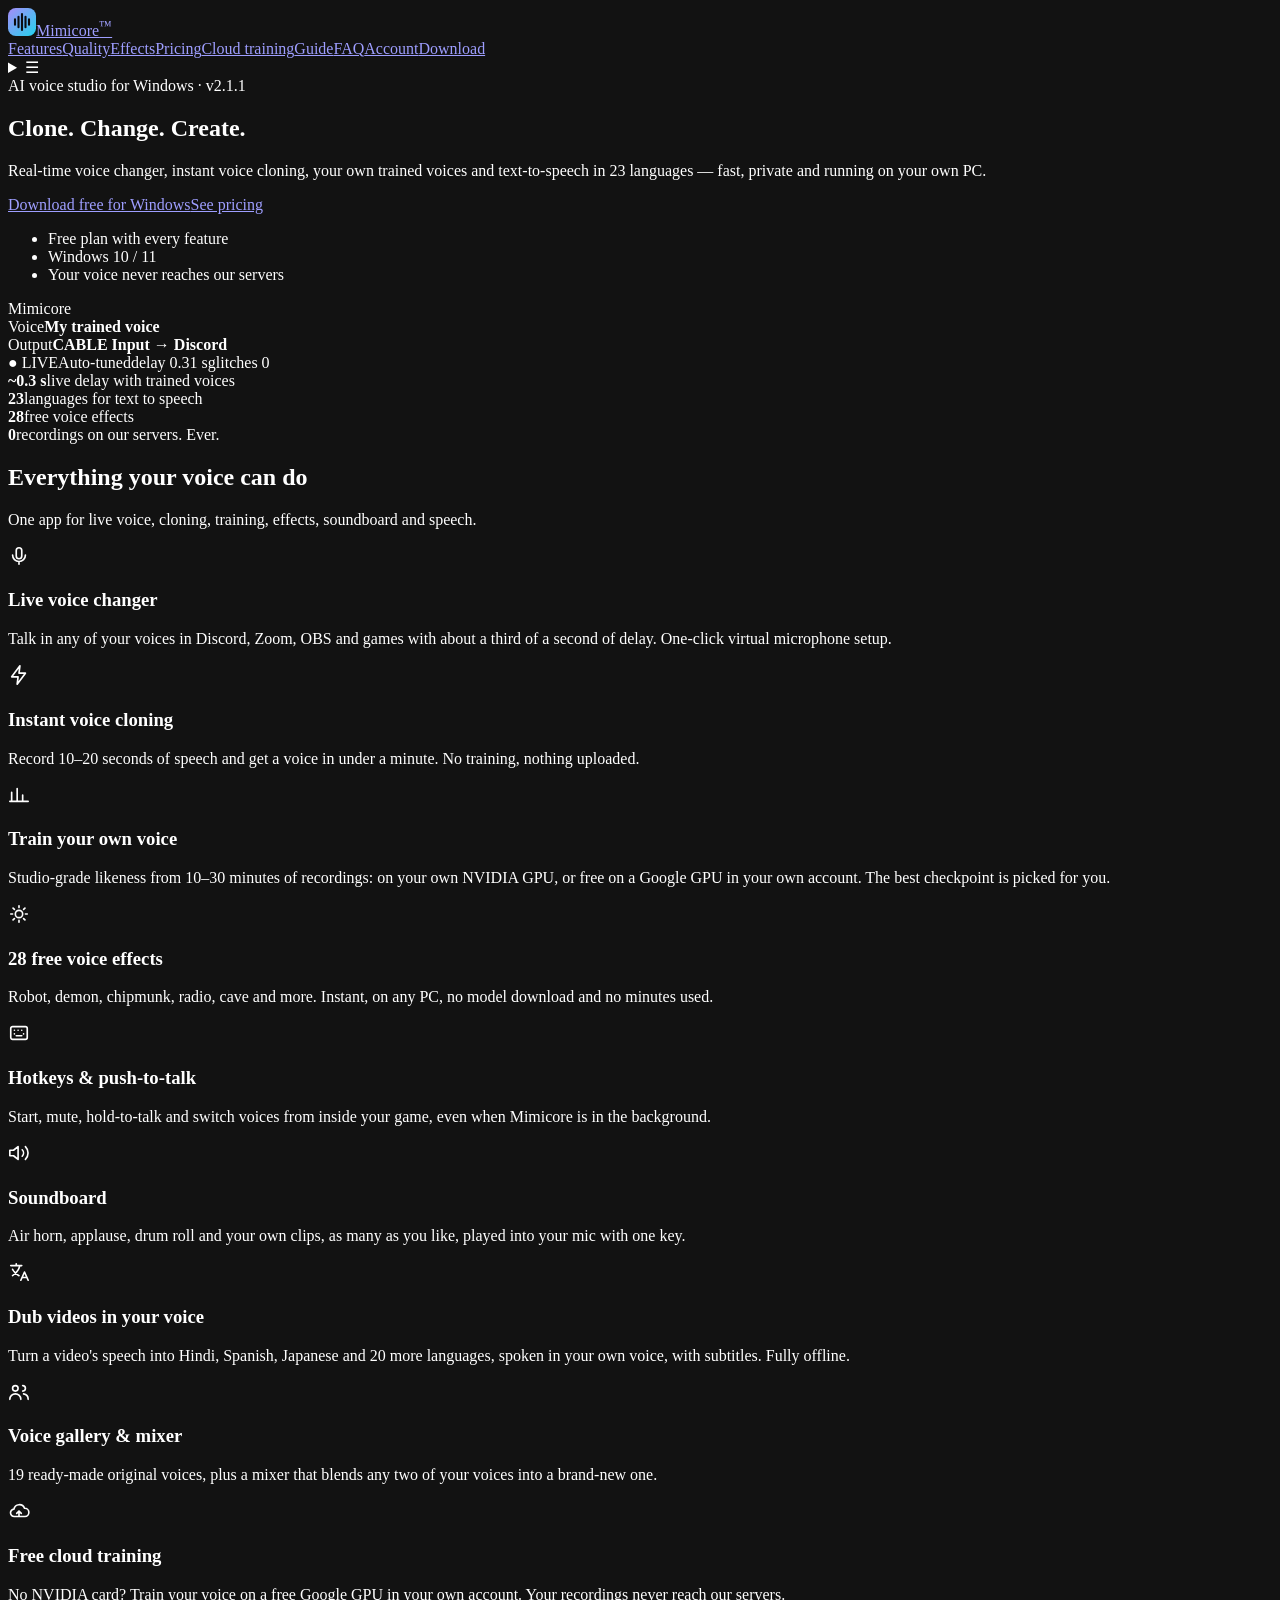
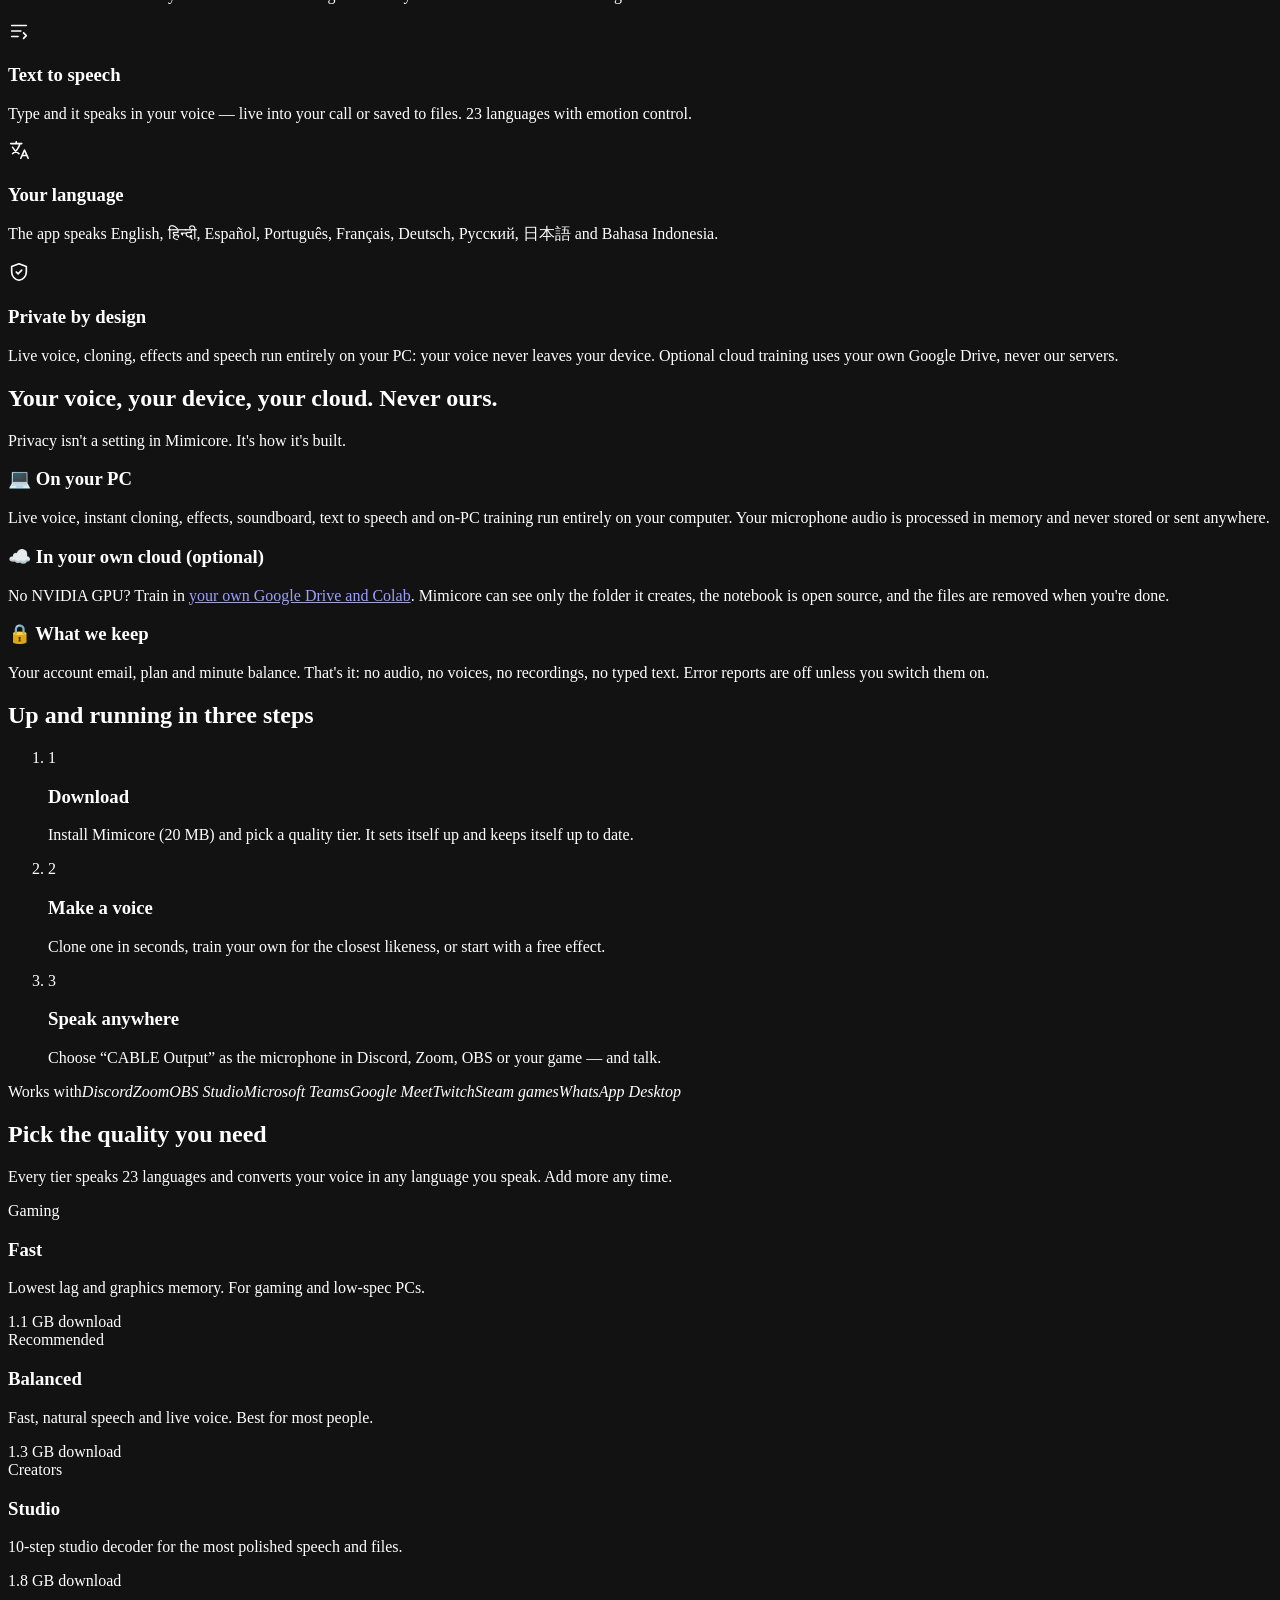
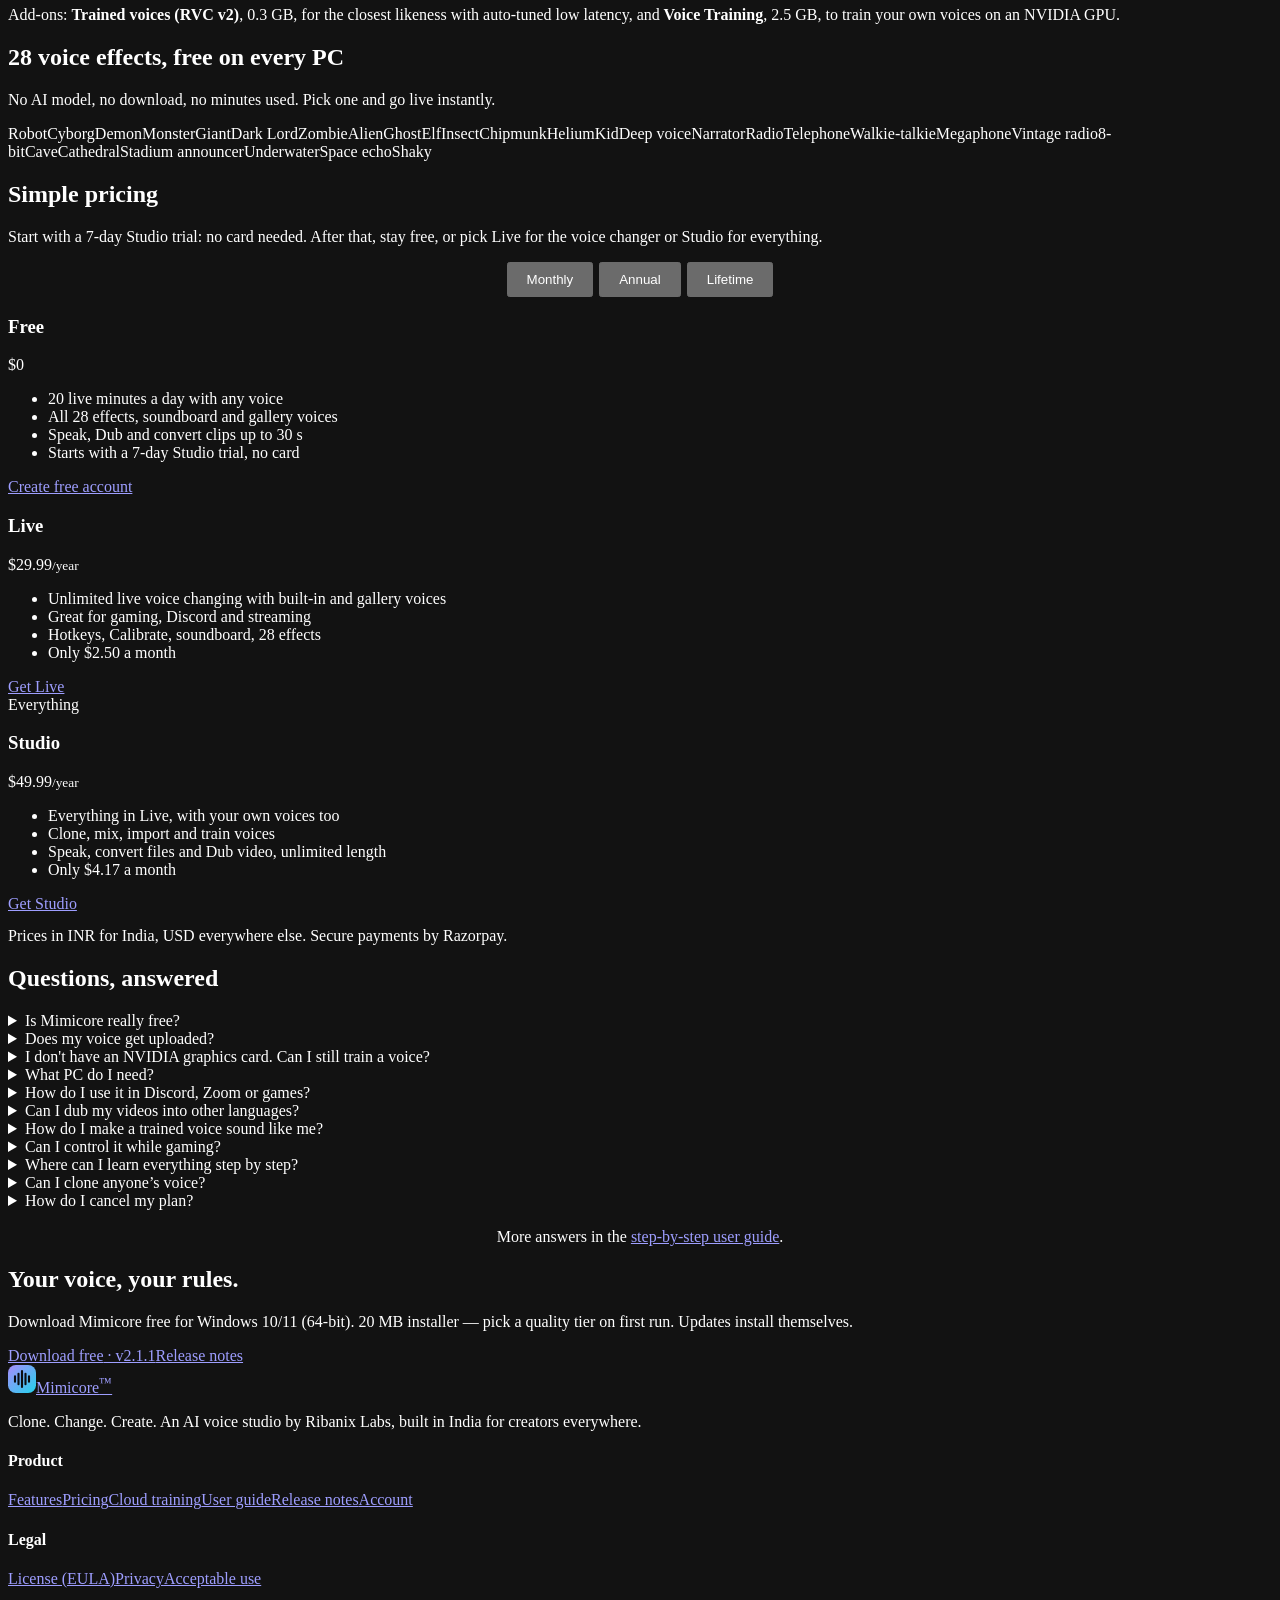
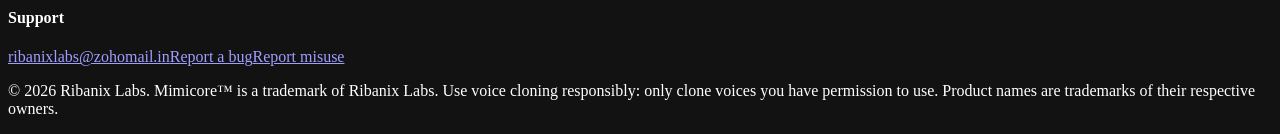
==== commit 943e85e4: "Site update" ====
--- a/index.html
+++ b/index.html
@@ -1 +1 @@
-<!DOCTYPE html><html lang="en"><head><meta charSet="utf-8"/><meta name="viewport" content="width=device-width, initial-scale=1"/><link rel="stylesheet" href="/mimicore-app/_next/static/chunks/418m_sys55coy.css" data-precedence="next"/><link rel="preload" as="script" fetchPriority="low" href="/mimicore-app/_next/static/chunks/310vm2bl3xxpt.js"/><script src="/mimicore-app/_next/static/chunks/19mx3mg6lkumu.js" async=""></script><script src="/mimicore-app/_next/static/chunks/1rj7ns8rte9vc.js" async=""></script><script src="/mimicore-app/_next/static/chunks/0dsdtjjt0gsgd.js" async=""></script><script src="/mimicore-app/_next/static/chunks/turbopack-036nzztw_5l-z.js" async=""></script><script src="/mimicore-app/_next/static/chunks/1mpnoxox0-4cg.js" async=""></script><script src="/mimicore-app/_next/static/chunks/2dn-6z0jod4jg.js" async=""></script><meta name="theme-color" content="#07080d"/><meta name="color-scheme" content="dark"/><title>Mimicore — AI voice changer, voice cloning &amp; text to speech for Windows</title><meta name="description" content="Mimicore by Ribanix Labs: real-time AI voice changer, instant voice cloning, RVC voice training, video dubbing in your own voice, 28 free voice effects, a soundboard and text-to-speech in 23 languages. Your voice never leaves your device; optional cloud training runs in your own Google account. Free plan with every feature."/><meta name="application-name" content="Mimicore"/><meta name="author" content="Ribanix Labs"/><meta name="keywords" content="AI voice changer,voice cloning,real-time voice changer,RVC,text to speech,Discord voice changer,voice effects,AI dubbing,soundboard,Windows"/><link rel="canonical" href="https://ribanixlabs.github.io/mimicore-app/"/><meta property="og:title" content="Mimicore — Clone. Change. Create."/><meta property="og:description" content="Mimicore by Ribanix Labs: real-time AI voice changer, instant voice cloning, RVC voice training, video dubbing in your own voice, 28 free voice effects, a soundboard and text-to-speech in 23 languages. Your voice never leaves your device; optional cloud training runs in your own Google account. Free plan with every feature."/><meta property="og:url" content="https://ribanixlabs.github.io/mimicore-app/"/><meta property="og:site_name" content="Mimicore"/><meta property="og:type" content="website"/><meta name="twitter:card" content="summary"/><meta name="twitter:title" content="Mimicore — Clone. Change. Create."/><meta name="twitter:description" content="Mimicore by Ribanix Labs: real-time AI voice changer, instant voice cloning, RVC voice training, video dubbing in your own voice, 28 free voice effects, a soundboard and text-to-speech in 23 languages. Your voice never leaves your device; optional cloud training runs in your own Google account. Free plan with every feature."/><link rel="icon" href="/mimicore-app/icon.svg?icon.05_4mpzp60w3a.svg" sizes="any" type="image/svg+xml"/><script src="/mimicore-app/_next/static/chunks/0cz1d0mv5g_q7.js" noModule=""></script></head><body><div hidden=""><!--$--><!--/$--></div><header class="nav"><div class="wrap"><a class="brand" href="/mimicore-app/"><svg width="28" height="28" viewBox="0 0 32 32" aria-hidden="true"><defs><linearGradient id="lg" x1="0" y1="0" x2="1" y2="1"><stop offset="0" stop-color="#a78bfa"></stop><stop offset="1" stop-color="#22d3ee"></stop></linearGradient></defs><rect width="32" height="32" rx="9" fill="url(#lg)"></rect><path d="M8 19v-6M12 22V10M16 25V7M20 22V10M24 19v-6" stroke="#0b0d12" stroke-width="2.4" stroke-linecap="round"></path></svg><span>Mimicore<sup>™</sup></span></a><nav class="links"><a href="/mimicore-app/#features">Features</a><a href="/mimicore-app/#models">Quality</a><a href="/mimicore-app/#effects">Effects</a><a href="/mimicore-app/#pricing">Pricing</a><a href="/mimicore-app/train/">Cloud training</a><a href="/mimicore-app/guide/">Guide</a><a href="/mimicore-app/#faq">FAQ</a><a href="/mimicore-app/account/">Account</a><a href="/mimicore-app/#download" class="btn primary">Download</a></nav><details class="menu"><summary aria-label="Menu">☰</summary><nav><a href="/mimicore-app/#features">Features</a><a href="/mimicore-app/#models">Quality</a><a href="/mimicore-app/#effects">Effects</a><a href="/mimicore-app/#pricing">Pricing</a><a href="/mimicore-app/train/">Cloud training</a><a href="/mimicore-app/guide/">Guide</a><a href="/mimicore-app/#faq">FAQ</a><a href="/mimicore-app/account/">Account</a><a href="/mimicore-app/#download">Download</a></nav></details></div></header><main><script type="application/ld+json">{"@context":"https://schema.org","@type":"SoftwareApplication","name":"Mimicore","applicationCategory":"MultimediaApplication","operatingSystem":"Windows 10, Windows 11","softwareVersion":"2.1.0","publisher":{"@type":"Organization","name":"Ribanix Labs"},"offers":[{"@type":"Offer","price":"0","priceCurrency":"INR"},{"@type":"Offer","price":"99","priceCurrency":"INR"}]}</script><section class="hero"><div class="hero-copy"><span class="eyebrow">AI voice studio for Windows<!-- --> · v2.1.0</span><h1>Clone. Change. <span class="grad">Create.</span></h1><p class="lead">Real-time voice changer, instant voice cloning, your own trained voices and text-to-speech in 23 languages — fast, private and running on your own PC.</p><div class="cta-row"><a class="btn primary lg" href="https://github.com/ribanixlabs/mimicore-app/releases/latest/download/Mimicore-setup.exe">Download free for Windows</a><a class="btn ghost lg" href="#pricing">See pricing</a></div><ul class="trust"><li>Free plan with every feature</li><li>Windows 10 / 11</li><li>Your voice never reaches our servers</li></ul></div><div class="mock" aria-hidden="true"><div class="mock-bar"><i></i><i></i><i></i><span>Mimicore</span></div><div class="mock-body"><div class="mock-row"><span>Voice</span><b>My trained voice</b></div><div class="mock-row"><span>Output</span><b>CABLE Input → Discord</b></div><div class="wave"><i style="animation-delay:0ms"></i><i style="animation-delay:73ms"></i><i style="animation-delay:146ms"></i><i style="animation-delay:219ms"></i><i style="animation-delay:292ms"></i><i style="animation-delay:365ms"></i><i style="animation-delay:438ms"></i><i style="animation-delay:511ms"></i><i style="animation-delay:584ms"></i><i style="animation-delay:657ms"></i><i style="animation-delay:730ms"></i><i style="animation-delay:803ms"></i><i style="animation-delay:876ms"></i><i style="animation-delay:49ms"></i><i style="animation-delay:122ms"></i><i style="animation-delay:195ms"></i><i style="animation-delay:268ms"></i><i style="animation-delay:341ms"></i><i style="animation-delay:414ms"></i><i style="animation-delay:487ms"></i><i style="animation-delay:560ms"></i><i style="animation-delay:633ms"></i><i style="animation-delay:706ms"></i><i style="animation-delay:779ms"></i><i style="animation-delay:852ms"></i><i style="animation-delay:25ms"></i><i style="animation-delay:98ms"></i><i style="animation-delay:171ms"></i><i style="animation-delay:244ms"></i><i style="animation-delay:317ms"></i><i style="animation-delay:390ms"></i><i style="animation-delay:463ms"></i><i style="animation-delay:536ms"></i><i style="animation-delay:609ms"></i><i style="animation-delay:682ms"></i><i style="animation-delay:755ms"></i></div><div class="mock-stats"><span class="live">● LIVE</span><span>Auto-tuned</span><span>delay 0.31 s</span><span>glitches 0</span></div></div></div></section><section class="stats"><div><b>~0.3 s</b><span>live delay with trained voices</span></div><div><b>23</b><span>languages for text to speech</span></div><div><b>28</b><span>free voice effects</span></div><div><b>0</b><span>recordings on our servers. Ever.</span></div></section><section id="features" class="section"><h2>Everything your voice can do</h2><p class="sub">One app for live voice, cloning, training, effects, soundboard and speech.</p><div class="grid3"><article class="card feature"><div class="ic"><svg viewBox="0 0 24 24" width="22" height="22" fill="none" stroke="currentColor" stroke-width="1.8" stroke-linecap="round" stroke-linejoin="round" aria-hidden="true"><path d="M12 3a3 3 0 0 0-3 3v6a3 3 0 0 0 6 0V6a3 3 0 0 0-3-3zM5 11a7 7 0 0 0 14 0M12 18v3"></path></svg></div><h3>Live voice changer</h3><p>Talk in any of your voices in Discord, Zoom, OBS and games with about a third of a second of delay. One-click virtual microphone setup.</p></article><article class="card feature"><div class="ic"><svg viewBox="0 0 24 24" width="22" height="22" fill="none" stroke="currentColor" stroke-width="1.8" stroke-linecap="round" stroke-linejoin="round" aria-hidden="true"><path d="M13 2 4 14h7l-1 8 9-12h-7z"></path></svg></div><h3>Instant voice cloning</h3><p>Record 10–20 seconds of speech and get a voice in under a minute. No training, nothing uploaded.</p></article><article class="card feature"><div class="ic"><svg viewBox="0 0 24 24" width="22" height="22" fill="none" stroke="currentColor" stroke-width="1.8" stroke-linecap="round" stroke-linejoin="round" aria-hidden="true"><path d="M4 19V9M10 19V5M16 19v-7M22 19H2"></path></svg></div><h3>Train your own voice</h3><p>Studio-grade likeness from 10–30 minutes of recordings: on your own NVIDIA GPU, or free on a Google GPU in your own account. The best checkpoint is picked for you.</p></article><article class="card feature"><div class="ic"><svg viewBox="0 0 24 24" width="22" height="22" fill="none" stroke="currentColor" stroke-width="1.8" stroke-linecap="round" stroke-linejoin="round" aria-hidden="true"><path d="M12 3v2M12 19v2M5 12H3M21 12h-2M7 7 5.5 5.5M18.5 18.5 17 17M17 7l1.5-1.5M5.5 18.5 7 17M12 8a4 4 0 1 0 0 8 4 4 0 0 0 0-8z"></path></svg></div><h3>28 free voice effects</h3><p>Robot, demon, chipmunk, radio, cave and more. Instant, on any PC, no model download and no minutes used.</p></article><article class="card feature"><div class="ic"><svg viewBox="0 0 24 24" width="22" height="22" fill="none" stroke="currentColor" stroke-width="1.8" stroke-linecap="round" stroke-linejoin="round" aria-hidden="true"><path d="M3 7a2 2 0 0 1 2-2h14a2 2 0 0 1 2 2v10a2 2 0 0 1-2 2H5a2 2 0 0 1-2-2zM7 9h.01M11 9h.01M15 9h.01M7 13h.01M17 13h.01M9 15h6"></path></svg></div><h3>Hotkeys &amp; push-to-talk</h3><p>Start, mute, hold-to-talk and switch voices from inside your game, even when Mimicore is in the background.</p></article><article class="card feature"><div class="ic"><svg viewBox="0 0 24 24" width="22" height="22" fill="none" stroke="currentColor" stroke-width="1.8" stroke-linecap="round" stroke-linejoin="round" aria-hidden="true"><path d="M11 5 6 9H2v6h4l5 4V5zM15.5 8.5a5 5 0 0 1 0 7M19 5a10 10 0 0 1 0 14"></path></svg></div><h3>Soundboard</h3><p>Air horn, applause, drum roll and your own clips, as many as you like, played into your mic with one key.</p></article><article class="card feature"><div class="ic"><svg viewBox="0 0 24 24" width="22" height="22" fill="none" stroke="currentColor" stroke-width="1.8" stroke-linecap="round" stroke-linejoin="round" aria-hidden="true"><path d="M3 5h12M9 3v2M5 9c1.5 3 4 5.5 7 7M13 5c-1 4-3.5 8-8 11M14 21l4-9 4 9M15.5 18h5"></path></svg></div><h3>Dub videos in your voice</h3><p>Turn a video&#x27;s speech into Hindi, Spanish, Japanese and 20 more languages, spoken in your own voice, with subtitles. Fully offline.</p></article><article class="card feature"><div class="ic"><svg viewBox="0 0 24 24" width="22" height="22" fill="none" stroke="currentColor" stroke-width="1.8" stroke-linecap="round" stroke-linejoin="round" aria-hidden="true"><path d="M8 11a3 3 0 1 0 0-6 3 3 0 0 0 0 6zM2 20a6 6 0 0 1 12 0M16 11a3 3 0 1 0 0-6M22 20a6 6 0 0 0-5-5.9"></path></svg></div><h3>Voice gallery &amp; mixer</h3><p>19 ready-made original voices, plus a mixer that blends any two of your voices into a brand-new one.</p></article><article class="card feature"><div class="ic"><svg viewBox="0 0 24 24" width="22" height="22" fill="none" stroke="currentColor" stroke-width="1.8" stroke-linecap="round" stroke-linejoin="round" aria-hidden="true"><path d="M7 18a4 4 0 0 1-.5-8A6 6 0 0 1 18 9a4.5 4.5 0 0 1 .5 9zM12 12v6M9.5 14.5 12 12l2.5 2.5"></path></svg></div><h3>Free cloud training</h3><p>No NVIDIA card? Train your voice on a free Google GPU in your own account. Your recordings never reach our servers.</p></article><article class="card feature"><div class="ic"><svg viewBox="0 0 24 24" width="22" height="22" fill="none" stroke="currentColor" stroke-width="1.8" stroke-linecap="round" stroke-linejoin="round" aria-hidden="true"><path d="M4 6h16M4 12h10M4 18h7M17 14l3 3-3 3"></path></svg></div><h3>Text to speech</h3><p>Type and it speaks in your voice — live into your call or saved to files. 23 languages with emotion control.</p></article><article class="card feature"><div class="ic"><svg viewBox="0 0 24 24" width="22" height="22" fill="none" stroke="currentColor" stroke-width="1.8" stroke-linecap="round" stroke-linejoin="round" aria-hidden="true"><path d="M3 5h12M9 3v2M5 9c1.5 3 4 5.5 7 7M13 5c-1 4-3.5 8-8 11M14 21l4-9 4 9M15.5 18h5"></path></svg></div><h3>Your language</h3><p>The app speaks English, हिन्दी, Español, Português, Français, Deutsch, Русский, 日本語 and Bahasa Indonesia.</p></article><article class="card feature"><div class="ic"><svg viewBox="0 0 24 24" width="22" height="22" fill="none" stroke="currentColor" stroke-width="1.8" stroke-linecap="round" stroke-linejoin="round" aria-hidden="true"><path d="M12 3 4 6v6c0 4.5 3.4 8.3 8 9 4.6-.7 8-4.5 8-9V6zM9 12l2 2 4-4"></path></svg></div><h3>Private by design</h3><p>Live voice, cloning, effects and speech run entirely on your PC: your voice never leaves your device. Optional cloud training uses your own Google Drive, never our servers.</p></article></div></section><section id="privacy" class="section"><h2>Your voice, your device, your cloud. <span class="grad">Never ours.</span></h2><p class="sub">Privacy isn&#x27;t a setting in Mimicore. It&#x27;s how it&#x27;s built.</p><div class="grid3"><article class="card"><h3>💻 On your PC</h3><p>Live voice, instant cloning, effects, soundboard, text to speech and on-PC training run entirely on your computer. Your microphone audio is processed in memory and never stored or sent anywhere.</p></article><article class="card"><h3>☁️ In your own cloud (optional)</h3><p>No NVIDIA GPU? Train in <a href="/mimicore-app/train/">your own Google Drive and Colab</a>. Mimicore can see only the folder it creates, the notebook is open source, and the files are removed when you&#x27;re done.</p></article><article class="card"><h3>🔒 What we keep</h3><p>Your account email, plan and minute balance. That&#x27;s it: no audio, no voices, no recordings, no typed text. Error reports are off unless you switch them on.</p></article></div></section><section class="section"><h2>Up and running in three steps</h2><ol class="steps"><li class="card"><span class="num">1</span><h3>Download</h3><p>Install Mimicore (20 MB) and pick a quality tier. It sets itself up and keeps itself up to date.</p></li><li class="card"><span class="num">2</span><h3>Make a voice</h3><p>Clone one in seconds, train your own for the closest likeness, or start with a free effect.</p></li><li class="card"><span class="num">3</span><h3>Speak anywhere</h3><p>Choose “CABLE Output” as the microphone in Discord, Zoom, OBS or your game — and talk.</p></li></ol><div class="apps"><span>Works with</span><em>Discord</em><em>Zoom</em><em>OBS Studio</em><em>Microsoft Teams</em><em>Google Meet</em><em>Twitch</em><em>Steam games</em><em>WhatsApp Desktop</em></div></section><section id="models" class="section"><h2>Pick the quality you need</h2><p class="sub">Every tier speaks 23 languages and converts your voice in any language you speak. Add more any time.</p><div class="grid3"><article class="card tier "><span class="pill">Gaming</span><h3>Fast</h3><p>Lowest lag and graphics memory. For gaming and low-spec PCs.</p><span class="size">1.1 GB<!-- --> download</span></article><article class="card tier hot"><span class="pill">Recommended</span><h3>Balanced</h3><p>Fast, natural speech and live voice. Best for most people.</p><span class="size">1.3 GB<!-- --> download</span></article><article class="card tier "><span class="pill">Creators</span><h3>Studio</h3><p>10-step studio decoder for the most polished speech and files.</p><span class="size">1.8 GB<!-- --> download</span></article></div><p class="note">Add-ons: <b>Trained voices (RVC v2)</b>, 0.3 GB, for the closest likeness with auto-tuned low latency, and<b> Voice Training</b>, 2.5 GB, to train your own voices on an NVIDIA GPU.</p></section><section id="effects" class="section"><h2>28 voice effects, free on every PC</h2><p class="sub">No AI model, no download, no minutes used. Pick one and go live instantly.</p><div class="chips"><span>Robot</span><span>Cyborg</span><span>Demon</span><span>Monster</span><span>Giant</span><span>Dark Lord</span><span>Zombie</span><span>Alien</span><span>Ghost</span><span>Elf</span><span>Insect</span><span>Chipmunk</span><span>Helium</span><span>Kid</span><span>Deep voice</span><span>Narrator</span><span>Radio</span><span>Telephone</span><span>Walkie-talkie</span><span>Megaphone</span><span>Vintage radio</span><span>8-bit</span><span>Cave</span><span>Cathedral</span><span>Stadium announcer</span><span>Underwater</span><span>Space echo</span><span>Shaky</span></div></section><section id="pricing" class="section"><h2>Simple pricing</h2><p class="sub">Start with a 7-day Studio trial: no card needed. After that, stay free, or pick Live for the voice changer or Studio for everything.</p><div class="seg" role="tablist" style="display:flex;justify-content:center;gap:6px;margin:0 auto 18px"><button class="btn ghost" style="padding:8px 18px">Monthly</button><button class="btn primary" style="padding:8px 18px">Annual</button><button class="btn ghost" style="padding:8px 18px">Lifetime</button></div><div class="plans row"><article class="card plan"><h3>Free</h3><p class="price">$0</p><ul><li>20 live minutes a day with any voice</li><li>All 28 effects, soundboard and gallery voices</li><li>Speak, Dub and convert clips up to 30 s</li><li>Starts with a 7-day Studio trial, no card</li></ul><a class="btn ghost block" href="/mimicore-app/account/">Create free account</a></article><article class="card plan"><h3>Live</h3><p class="price">$29.99<small>/year</small></p><ul><li>Unlimited live voice changing with built-in and gallery voices</li><li>Great for gaming, Discord and streaming</li><li>Hotkeys, Calibrate, soundboard, 28 effects</li><li>Only $2.50 a month</li></ul><a class="btn ghost block" href="/mimicore-app/account/#pro">Get Live</a></article><article class="card plan hot"><span class="pill">Everything</span><h3>Studio</h3><p class="price">$49.99<small>/year</small></p><ul><li>Everything in Live, with your own voices too</li><li>Clone, mix, import and train voices</li><li>Speak, convert files and Dub video, unlimited length</li><li>Only $4.17 a month</li></ul><a class="btn primary block" href="/mimicore-app/account/#pro">Get Studio</a></article></div><p class="sub" style="margin-top:14px">Prices in INR for India, USD everywhere else. Secure payments by Razorpay.</p></section><section id="faq" class="section narrow"><h2>Questions, answered</h2><details class="faq"><summary>Is Mimicore really free?</summary><p>Yes. New accounts get 7 days of Studio with no card. After that the free plan keeps 20 minutes of live voice a day, all 28 effects, the soundboard and the voice gallery. Live (from $3.99 a month, ₹99 in India) makes the live voice changer unlimited; Studio (from $6.99, ₹149) unlocks everything: cloning, mixing, training, Speak and Dub. Annual and lifetime options available.</p></details><details class="faq"><summary>Does my voice get uploaded?</summary><p>Never to us. Recording, cloning, live conversion, speech and on-PC training all run on your PC. If you choose cloud training, your recordings go only to your own Google Drive and a Colab session in your own Google account: Mimicore can see only the files it creates there, and they&#x27;re moved to your Drive trash once the voice is installed. We store only your account email and plan.</p></details><details class="faq"><summary>I don&#x27;t have an NVIDIA graphics card. Can I still train a voice?</summary><p>Yes. Cloud training uses a free NVIDIA GPU from Google Colab in your own Google account: same trainer, same three quality levels, same result. Start it in the app (Voices › Train a voice › Cloud) or on the Cloud training page. Instant voices and all effects work on any PC without training.</p></details><details class="faq"><summary>What PC do I need?</summary><p>Windows 10 or 11 (64-bit). A DirectX 12 graphics card from NVIDIA, AMD or Intel is recommended for live voices; effects run on any PC. Training your own voice needs an NVIDIA GTX 16 / RTX 20 series card or newer with 4 GB+.</p></details><details class="faq"><summary>How do I use it in Discord, Zoom or games?</summary><p>Mimicore installs the free VB-CABLE virtual microphone for you with one click. Then pick “CABLE Output” as your microphone in the other app.</p></details><details class="faq"><summary>Can I dub my videos into other languages?</summary><p>Yes. Dub a video transcribes the speech, translates it sentence by sentence and speaks it in your voice, fitted to the original timing. It runs fully offline with the free Dubbing add-on and gives you a WAV track plus SRT subtitles for any video editor.</p></details><details class="faq"><summary>How do I make a trained voice sound like me?</summary><p>Use Calibrate to my voice on the Live page: read one sentence and Mimicore sets the pitch and noise gate for the closest match, then remembers them for that voice.</p></details><details class="faq"><summary>Can I control it while gaming?</summary><p>Yes. Global hotkeys work while a game has focus: start/stop, push-to-talk, mute, switch voices and play soundboard sounds without leaving the game.</p></details><details class="faq"><summary>Where can I learn everything step by step?</summary><p>The user guide walks through every feature, with recipes for Discord, streaming, YouTube dubbing, voiceovers and private calls, plus troubleshooting.</p></details><details class="faq"><summary>Can I clone anyone’s voice?</summary><p>Only your own voice, or a voice whose owner has given you permission. Mimicore records a spoken consent statement and marks generated files as AI-generated. Impersonation and fraud are forbidden by our Acceptable Use Policy.</p></details><details class="faq"><summary>How do I cancel my plan?</summary><p>Any time. India monthly subscriptions cancel from the Razorpay link in your subscription email; other passes simply end when the paid period does. The plan keeps working until then.</p></details><p class="muted" style="text-align:center;margin-top:18px">More answers in the <a href="/mimicore-app/guide/">step-by-step user guide</a>.</p></section><section id="download" class="download card"><h2>Your voice, your rules.</h2><p>Download Mimicore free for Windows 10/11 (64-bit). 20 MB installer — pick a quality tier on first run. Updates install themselves.</p><div class="cta-row"><a class="btn primary lg" href="https://github.com/ribanixlabs/mimicore-app/releases/latest/download/Mimicore-setup.exe">Download free<!-- --> · v2.1.0</a><a class="btn ghost lg" href="https://github.com/ribanixlabs/mimicore-app/releases">Release notes</a></div></section></main><!--$--><!--/$--><footer><div class="wrap"><div class="foot"><div><a class="brand" href="/mimicore-app/"><svg width="28" height="28" viewBox="0 0 32 32" aria-hidden="true"><defs><linearGradient id="lg" x1="0" y1="0" x2="1" y2="1"><stop offset="0" stop-color="#a78bfa"></stop><stop offset="1" stop-color="#22d3ee"></stop></linearGradient></defs><rect width="32" height="32" rx="9" fill="url(#lg)"></rect><path d="M8 19v-6M12 22V10M16 25V7M20 22V10M24 19v-6" stroke="#0b0d12" stroke-width="2.4" stroke-linecap="round"></path></svg><span>Mimicore<sup>™</sup></span></a><p>Clone. Change. Create. An AI voice studio by Ribanix Labs, built in India for creators everywhere.</p></div><div><h4>Product</h4><a href="/mimicore-app/#features">Features</a><a href="/mimicore-app/#pricing">Pricing</a><a href="/mimicore-app/train/">Cloud training</a><a href="/mimicore-app/guide/">User guide</a><a href="https://github.com/ribanixlabs/mimicore-app/releases">Release notes</a><a href="/mimicore-app/account/">Account</a></div><div><h4>Legal</h4><a href="/mimicore-app/legal/eula/">License (EULA)</a><a href="/mimicore-app/legal/privacy/">Privacy</a><a href="/mimicore-app/legal/acceptable-use/">Acceptable use</a></div><div><h4>Support</h4><a href="mailto:ribanixlabs@zohomail.in">ribanixlabs@zohomail.in</a><a href="https://github.com/ribanixlabs/mimicore-app/issues/new?template=support.yml">Report a bug</a><a href="https://github.com/ribanixlabs/mimicore-app/issues/new?template=abuse.yml">Report misuse</a></div></div><p class="legal">© 2026 Ribanix Labs. Mimicore™ is a trademark of Ribanix Labs. Use voice cloning responsibly: only clone voices you have permission to use. Product names are trademarks of their respective owners.</p></div></footer><script src="/mimicore-app/_next/static/chunks/310vm2bl3xxpt.js" id="_R_" async=""></script><script>(self.__next_f=self.__next_f||[]).push([0])</script><script>self.__next_f.push([1,"1:\"$Sreact.fragment\"\n2:I[22016,[\"/mimicore-app/_next/static/chunks/1mpnoxox0-4cg.js\"],\"\"]\n3:I[39756,[\"/mimicore-app/_next/static/chunks/1mpnoxox0-4cg.js\"],\"default\"]\n4:I[37457,[\"/mimicore-app/_next/static/chunks/1mpnoxox0-4cg.js\"],\"default\"]\nc:I[68027,[\"/mimicore-app/_next/static/chunks/1mpnoxox0-4cg.js\"],\"default\",1]\n:HL[\"/mimicore-app/_next/static/chunks/418m_sys55coy.css\",\"style\"]\n0:{\"P\":null,\"c\":[\"\",\"\"],\"q\":\"\",\"i\":false,\"f\":[[[\"\",{\"children\":[\"__PAGE__\",{},\"$undefined\",\"$undefined\",4608]},\"$undefined\",\"$undefined\",4624],[[\"$\",\"$1\",\"c\",{\"children\":[[[\"$\",\"link\",\"0\",{\"rel\":\"stylesheet\",\"href\":\"/mimicore-app/_next/static/chunks/418m_sys55coy.css\",\"precedence\":\"next\",\"crossOrigin\":\"$undefined\",\"nonce\":\"$undefined\"}],[\"$\",\"script\",\"script-0\",{\"src\":\"/mimicore-app/_next/static/chunks/1mpnoxox0-4cg.js\",\"async\":true,\"nonce\":\"$undefined\"}]],[\"$\",\"html\",null,{\"lang\":\"en\",\"children\":[\"$\",\"body\",null,{\"children\":[[\"$\",\"header\",null,{\"className\":\"nav\",\"children\":[\"$\",\"div\",null,{\"className\":\"wrap\",\"children\":[[\"$\",\"$L2\",null,{\"href\":\"/\",\"className\":\"brand\",\"children\":[[\"$\",\"svg\",null,{\"width\":\"28\",\"height\":\"28\",\"viewBox\":\"0 0 32 32\",\"aria-hidden\":\"true\",\"children\":[[\"$\",\"defs\",null,{\"children\":[\"$\",\"linearGradient\",null,{\"id\":\"lg\",\"x1\":\"0\",\"y1\":\"0\",\"x2\":\"1\",\"y2\":\"1\",\"children\":[[\"$\",\"stop\",null,{\"offset\":\"0\",\"stopColor\":\"#a78bfa\"}],[\"$\",\"stop\",null,{\"offset\":\"1\",\"stopColor\":\"#22d3ee\"}]]}]}],[\"$\",\"rect\",null,{\"width\":\"32\",\"height\":\"32\",\"rx\":\"9\",\"fill\":\"url(#lg)\"}],[\"$\",\"path\",null,{\"d\":\"M8 19v-6M12 22V10M16 25V7M20 22V10M24 19v-6\",\"stroke\":\"#0b0d12\",\"strokeWidth\":\"2.4\",\"strokeLinecap\":\"round\"}]]}],[\"$\",\"span\",null,{\"children\":[\"Mimicore\",[\"$\",\"sup\",null,{\"children\":\"™\"}]]}]]}],[\"$\",\"nav\",null,{\"className\":\"links\",\"children\":[[[\"$\",\"a\",\"Features\",{\"href\":\"/mimicore-app/#features\",\"children\":\"Features\"}],[\"$\",\"a\",\"Quality\",{\"href\":\"/mimicore-app/#models\",\"children\":\"Quality\"}],[\"$\",\"a\",\"Effects\",{\"href\":\"/mimicore-app/#effects\",\"children\":\"Effects\"}],[\"$\",\"a\",\"Pricing\",{\"href\":\"/mimicore-app/#pricing\",\"children\":\"Pricing\"}],[\"$\",\"a\",\"Cloud training\",{\"href\":\"/mimicore-app/train/\",\"children\":\"Cloud training\"}],[\"$\",\"a\",\"Guide\",{\"href\":\"/mimicore-app/guide/\",\"children\":\"Guide\"}],[\"$\",\"a\",\"FAQ\",{\"href\":\"/mimicore-app/#faq\",\"children\":\"FAQ\"}]],[\"$\",\"$L2\",null,{\"href\":\"/account/\",\"children\":\"Account\"}],[\"$\",\"a\",null,{\"href\":\"/mimicore-app/#download\",\"className\":\"btn primary\",\"children\":\"Download\"}]]}],[\"$\",\"details\",null,{\"className\":\"menu\",\"children\":[[\"$\",\"summary\",null,{\"aria-label\":\"Menu\",\"children\":\"☰\"}],[\"$\",\"nav\",null,{\"children\":[[[\"$\",\"a\",\"Features\",{\"href\":\"/mimicore-app/#features\",\"children\":\"Features\"}],[\"$\",\"a\",\"Quality\",{\"href\":\"/mimicore-app/#models\",\"children\":\"Quality\"}],[\"$\",\"a\",\"Effects\",{\"href\":\"/mimicore-app/#effects\",\"children\":\"Effects\"}],[\"$\",\"a\",\"Pricing\",{\"href\":\"/mimicore-app/#pricing\",\"children\":\"Pricing\"}],[\"$\",\"a\",\"Cloud training\",{\"href\":\"/mimicore-app/train/\",\"children\":\"Cloud training\"}],[\"$\",\"a\",\"Guide\",{\"href\":\"/mimicore-app/guide/\",\"children\":\"Guide\"}],[\"$\",\"a\",\"FAQ\",{\"href\":\"/mimicore-app/#faq\",\"children\":\"FAQ\"}]],[\"$\",\"$L2\",null,{\"href\":\"/account/\",\"children\":\"Account\"}],[\"$\",\"a\",null,{\"href\":\"/mimicore-app/#download\",\"children\":\"Download\"}]]}]]}]]}]}],[\"$\",\"$L3\",null,{\"parallelRouterKey\":\"children\",\"error\":\"$undefined\",\"errorStyles\":\"$undefined\",\"errorScripts\":\"$undefined\",\"template\":[\"$\",\"$L4\",null,{}],\"templateStyles\":\"$undefined\",\"templateScripts\":\"$undefined\",\"notFound\":[[[\"$\",\"title\",null,{\"children\":\"404: This page could not be found.\"}],[\"$\",\"div\",null,{\"style\":{\"fontFamily\":\"system-ui,\\\"Segoe UI\\\",Roboto,Helvetica,Arial,sans-serif,\\\"Apple Color Emoji\\\",\\\"Segoe UI Emoji\\\"\",\"height\":\"100vh\",\"textAlign\":\"center\",\"display\":\"flex\",\"flexDirection\":\"column\",\"alignItems\":\"center\",\"justifyContent\":\"center\"},\"children\":[\"$\",\"div\",null,{\"children\":[[\"$\",\"style\",null,{\"dangerouslySetInnerHTML\":{\"__html\":\"body{color:#000;background:#fff;margin:0}.next-error-h1{border-right:1px solid rgba(0,0,0,.3)}@media (prefers-color-scheme:dark){body{color:#fff;background:#000}.next-error-h1{border-right:1px solid rgba(255,255,255,.3)}}\"}}],[\"$\",\"h1\",null,{\"className\":\"next-error-h1\",\"style\":{\"display\":\"inline-block\",\"margin\":\"0 20px 0 0\",\"padding\":\"0 23px 0 0\",\"fontSize\":24,\"fontWeight\":500,\"verticalAlign\":\"top\",\"lineHeight\":\"49px\"},\"children\":404}],[\"$\",\"div\",null,{\"style\":{\"display\":\"inline-block\"},\"children\":[\"$\",\"h2\",null,{\"style\":{\"fontSize\":14,\"fontWeight\":400,\"lineHeight\":\"49px\",\"margin\":0},\"children\":\"This page could not be found.\"}]}]]}]}]],[]],\"forbidden\":\"$undefined\",\"unauthorized\":\"$undefined\"}],[\"$\",\"footer\",null,{\"children\":[\"$\",\"div\",null,{\"className\":\"wrap\",\"children\":[[\"$\",\"div\",null,{\"className\":\"foot\",\"children\":[[\"$\",\"div\",null,{\"children\":[[\"$\",\"$L2\",null,{\"href\":\"/\",\"className\":\"brand\",\"children\":[[\"$\",\"svg\",null,{\"width\":\"28\",\"height\":\"28\",\"viewBox\":\"0 0 32 32\",\"aria-hidden\":\"true\",\"children\":[[\"$\",\"defs\",null,{\"children\":[\"$\",\"linearGradient\",null,{\"id\":\"lg\",\"x1\":\"0\",\"y1\":\"0\",\"x2\":\"1\",\"y2\":\"1\",\"children\":[[\"$\",\"stop\",null,{\"offset\":\"0\",\"stopColor\":\"#a78bfa\"}],[\"$\",\"stop\",null,{\"offset\":\"1\",\"stopColor\":\"#22d3ee\"}]]}]}],[\"$\",\"rect\",null,{\"width\":\"32\",\"height\":\"32\",\"rx\":\"9\",\"fill\":\"url(#lg)\"}],[\"$\",\"path\",null,{\"d\":\"M8 19v-6M12 22V10M16 25V7M20 22V10M24 19v-6\",\"stroke\":\"#0b0d12\",\"strokeWidth\":\"2.4\",\"strokeLinecap\":\"round\"}]]}],[\"$\",\"span\",null,{\"children\":[\"Mimicore\",[\"$\",\"sup\",null,{\"children\":\"™\"}]]}]]}],\"$L5\"]}],\"$L6\",\"$L7\",\"$L8\"]}],\"$L9\"]}]}]]}]}]]}],{\"children\":[\"$La\",{},null,false,null]},null,false,null],\"$Lb\",false]],\"m\":\"$undefined\",\"G\":[\"$c\",[\"$Ld\"]],\"S\":true,\"h\":null,\"r\":\"$undefined\",\"s\":\"$undefined\",\"a\":\"$undefined\",\"l\":\"$undefined\",\"p\":\"$undefined\",\"d\":\"$undefined\",\"b\":\"N3Fd0oge58-4lnUBUFwzc\"}\n1b:I[97367,[\"/mimicore-app/_next/static/chunks/1mpnoxox0-4cg.js\"],\"ViewportBoundary\"]\n1d:I[97367,[\"/mimicore-app/_next/static/chunks/1mpnoxox0-4cg.js\"],\"MetadataBoundary\"]\n1e:\"$Sreact.suspense\"\n5:[\"$\",\"p\",null,{\"children\":\"Clone. Change. Create. An AI voice studio by Ribanix Labs, built in India for creators everywhere.\"}]\n6:[\"$\",\"div\",null,{\"children\":[[\"$\",\"h4\",null,{\"children\":\"Product\"}],[\"$\",\"a\",null,{\"href\":\"/mimicore-app/#features\",\"children\":\"Features\"}],[\"$\",\"a\",null,{\"href\":\"/mimicore-app/#pricing\",\"children\":\"Pricing\"}],[\"$\",\"a\",null,{\"href\":\"/mimicore-app/train/\",\"children\":\"Cloud training\"}],[\"$\",\"a\",null,{\"href\":\"/mimicore-app/guide/\",\"children\":\"User guide\"}],[\"$\",\"a\",null,{\"href\":\"https://github.com/ribanixlabs/mimicore-app/releases\",\"children\":\"Release notes\"}],[\"$\",\"$L2\",null,{\"href\":\"/account/\",\"children\":\"Account\"}]]}]\n7:[\"$\",\"div\",null,{\"children\":[[\"$\",\"h4\",null,{\"children\":\"Legal\"}],[\"$\",\"$L2\",null,{\"href\":\"/legal/eula/\",\"children\":\"License (EULA)\"}],[\"$\",\"$L2\",null,{\"href\":\"/legal/privacy/\",\"children\":\"Privacy\"}],[\"$\",\"$L2\",null,{\"href\":\"/legal/acceptable-use/\",\"children\":\"Acceptable use\"}]]}]\n8:[\"$\",\"div\",null,{\"children\":[[\"$\",\"h4\",null,{\"children\":\"Support\"}],[\"$\",\"a\",null,{\"href\":\"mailto:ribanixlabs@zohomail.in\",\"children\":\"ribanixlabs@zohomail.in\"}],[\"$\",\"a\",null,{\"href\":\"https://github.com/ribanixlabs/mimicore-app/issues/new?template=support.yml\",\"children\":\"Report a bug\"}],[\"$\",\"a\",null,{\"href\":\"https://github.com/ribanixlabs/mimicore-app/issues/new?template=abuse.yml\",\"children\":\"Report misuse\"}]]}]\n9:[\"$\",\"p\",null,{\"className\":\"legal\",\"children\":\"© 2026 Ribanix Labs. Mimicore™ is a trademark of Ribanix Labs. Use voice cloning responsibly: only clone voices you have permission to use. Product names are trademarks of their respective owners.\"}]\na:[\"$\",\"$1\",\"c\",{\"children\":[[\"$\",\"main\",null,{\"children\":[[\"$\",\"script\",null,{\"type\":\"application/ld+json\",\"dangerouslySetInnerHTML\":{\"__html\":\"{\\\"@context\\\":\\\"https://schema.org\\\",\\\"@type\\\":\\\"SoftwareApplication\\\",\\\"name\\\":\\\"Mimicore\\\",\\\"applicationCategory\\\":\\\"MultimediaApplication\\\",\\\"operatingSystem\\\":\\\"Windows 10, Windows 11\\\",\\\"softwareVersion\\\":\\\"2.1.0\\\",\\\"publisher\\\":{\\\"@type\\\":\\\"Organization\\\",\\\"name\\\":\\\"Ribanix Labs\\\"},\\\"offers\\\":[{\\\"@type\\\":\\\"Offer\\\",\\\"price\\\":\\\"0\\\",\\\"priceCurrency\\\":\\\"INR\\\"},{\\\"@type\\\":\\\"Offer\\\",\\\"price\\\":\\\"99\\\",\\\"priceCurrency\\\":\\\"INR\\\"}]}\"}}],[\"$\",\"section\",null,{\"className\":\"hero\",\"children\":[[\"$\",\"div\",null,{\"className\":\"hero-copy\",\"children\":[[\"$\",\"span\",null,{\"className\":\"eyebrow\",\"children\":[\"AI voice studio for Windows\",\" · v2.1.0\"]}],[\"$\",\"h1\",null,{\"children\":[\"Clone. Change. \",[\"$\",\"span\",null,{\"className\":\"grad\",\"children\":\"Create.\"}]]}],[\"$\",\"p\",null,{\"className\":\"lead\",\"children\":\"Real-time voice changer, instant voice cloning, your own trained voices and text-to-speech in 23 languages — fast, private and running on your own PC.\"}],[\"$\",\"div\",null,{\"className\":\"cta-row\",\"children\":[[\"$\",\"a\",null,{\"className\":\"btn primary lg\",\"href\":\"https://github.com/ribanixlabs/mimicore-app/releases/latest/download/Mimicore-setup.exe\",\"children\":\"Download free for Windows\"}],[\"$\",\"a\",null,{\"className\":\"btn ghost lg\",\"href\":\"#pricing\",\"children\":\"See pricing\"}]]}],[\"$\",\"ul\",null,{\"className\":\"trust\",\"children\":[[\"$\",\"li\",null,{\"children\":\"Free plan with every feature\"}],[\"$\",\"li\",null,{\"children\":\"Windows 10 / 11\"}],[\"$\",\"li\",null,{\"children\":\"Your voice never reaches our servers\"}]]}]]}],[\"$\",\"div\",null,{\"className\":\"mock\",\"aria-hidden\":\"true\",\"children\":[[\"$\",\"div\",null,{\"className\":\"mock-bar\",\"children\":[[\"$\",\"i\",null,{}],[\"$\",\"i\",null,{}],[\"$\",\"i\",null,{}],[\"$\",\"span\",null,{\"children\":\"Mimicore\"}]]}],[\"$\",\"div\",null,{\"className\":\"mock-body\",\"children\":[[\"$\",\"div\",null,{\"className\":\"mock-row\",\"children\":[[\"$\",\"span\",null,{\"children\":\"Voice\"}],[\"$\",\"b\",null,{\"children\":\"My trained voice\"}]]}],[\"$\",\"div\",null,{\"className\":\"mock-row\",\"children\":[[\"$\",\"span\",null,{\"children\":\"Output\"}],[\"$\",\"b\",null,{\"children\":\"CABLE Input → Discord\"}]]}],[\"$\",\"div\",null,{\"className\":\"wave\",\"children\":[[\"$\",\"i\",\"0\",{\"style\":{\"animationDelay\":\"0ms\"}}],[\"$\",\"i\",\"1\",{\"style\":{\"animationDelay\":\"73ms\"}}],[\"$\",\"i\",\"2\",{\"style\":{\"animationDelay\":\"146ms\"}}],[\"$\",\"i\",\"3\",{\"style\":{\"animationDelay\":\"219ms\"}}],[\"$\",\"i\",\"4\",{\"style\":{\"animationDelay\":\"292ms\"}}],[\"$\",\"i\",\"5\",{\"style\":{\"animationDelay\":\"365ms\"}}],[\"$\",\"i\",\"6\",{\"style\":{\"animationDelay\":\"438ms\"}}],[\"$\",\"i\",\"7\",{\"style\":{\"animationDelay\":\"511ms\"}}],[\"$\",\"i\",\"8\",{\"style\":{\"animationDelay\":\"584ms\"}}],[\"$\",\"i\",\"9\",{\"style\":{\"animationDelay\":\"657ms\"}}],[\"$\",\"i\",\"10\",{\"style\":{\"animationDelay\":\"730ms\"}}],[\"$\",\"i\",\"11\",{\"style\":{\"animationDelay\":\"803ms\"}}],[\"$\",\"i\",\"12\",{\"style\":{\"animationDelay\":\"876ms\"}}],[\"$\",\"i\",\"13\",{\"style\":{\"animationDelay\":\"49ms\"}}],[\"$\",\"i\",\"14\",{\"style\":{\"animationDelay\":\"122ms\"}}],[\"$\",\"i\",\"15\",{\"style\":{\"animationDelay\":\"195ms\"}}],[\"$\",\"i\",\"16\",{\"style\":{\"animationDelay\":\"268ms\"}}],[\"$\",\"i\",\"17\",{\"style\":{\"animationDelay\":\"341ms\"}}],[\"$\",\"i\",\"18\",{\"style\":{\"animationDelay\":\"414ms\"}}],[\"$\",\"i\",\"19\",{\"style\":{\"animationDelay\":\"487ms\"}}],[\"$\",\"i\",\"20\",{\"style\":{\"animationDelay\":\"560ms\"}}],[\"$\",\"i\",\"21\",{\"style\":{\"animationDelay\":\"633ms\"}}],[\"$\",\"i\",\"22\",{\"style\":{\"animationDelay\":\"706ms\"}}],[\"$\",\"i\",\"23\",{\"style\":{\"animationDelay\":\"779ms\"}}],[\"$\",\"i\",\"24\",{\"style\":{\"animationDelay\":\"852ms\"}}],[\"$\",\"i\",\"25\",{\"style\":{\"animationDelay\":\"25ms\"}}],[\"$\",\"i\",\"26\",{\"style\":{\"animationDelay\":\"98ms\"}}],[\"$\",\"i\",\"27\",{\"style\":{\"animationDelay\":\"171ms\"}}],[\"$\",\"i\",\"28\",{\"style\":{\"animationDelay\":\"244ms\"}}],[\"$\",\"i\",\"29\",{\"style\":{\"animationDelay\":\"317ms\"}}],[\"$\",\"i\",\"30\",{\"style\":{\"animationDelay\":\"390ms\"}}],[\"$\",\"i\",\"31\",{\"style\":{\"animationDelay\":\"463ms\"}}],[\"$\",\"i\",\"32\",{\"style\":{\"animationDelay\":\"536ms\"}}],[\"$\",\"i\",\"33\",{\"style\":{\"animationDelay\":\"609ms\"}}],[\"$\",\"i\",\"34\",{\"style\":{\"animationDelay\":\"682ms\"}}],[\"$\",\"i\",\"35\",{\"style\":{\"animationDelay\":\"755ms\"}}]]}],[\"$\",\"div\",null,{\"className\":\"mock-stats\",\"children\":[[\"$\",\"span\",null,{\"className\":\"live\",\"children\":\"● LIVE\"}],[\"$\",\"span\",null,{\"children\":\"Auto-tuned\"}],[\"$\",\"span\",null,{\"children\":\"delay 0.31 s\"}],[\"$\",\"span\",null,{\"children\":\"glitches 0\"}]]}]]}]]}]]}],[\"$\",\"section\",null,{\"className\":\"stats\",\"children\":[[\"$\",\"div\",\"live delay with trained voices\",{\"children\":[[\"$\",\"b\",null,{\"children\":\"~0.3 s\"}],[\"$\",\"span\",null,{\"children\":\"live delay with trained voices\"}]]}],[\"$\",\"div\",\"languages for text to speech\",{\"children\":[[\"$\",\"b\",null,{\"children\":\"23\"}],[\"$\",\"span\",null,{\"children\":\"languages for text to speech\"}]]}],[\"$\",\"div\",\"free voice effects\",{\"children\":[\"$Le\",\"$Lf\"]}],\"$L10\"]}],\"$L11\",\"$L12\",\"$L13\",\"$L14\",\"$L15\",\"$L16\",\"$L17\",\"$L18\"]}],[\"$L19\"],\"$L1a\"]}]\nb:[\"$\",\"$1\",\"h\",{\"children\":[null,[\"$\",\"$L1b\",null,{\"children\":\"$L1c\"}],[\"$\",\"div\",null,{\"hidden\":true,\"children\":[\"$\",\"$L1d\",null,{\"children\":[\"$\",\"$1e\",null,{\"name\":\"Next.Metadata\",\"children\":\"$L1f\"}]}]}],null]}]\nd:[\"$\",\"link\",\"0\",{\"rel\":\"stylesheet\",\"href\":\"/mimicore-app/_next/static/chunks/418m_sys55coy.css\",\"precedence\":\"next\",\"crossOrigin\":\"$undefined\",\"nonce\":\"$undefined\"}]\n28:I[58403,[\"/mimicore-app/_next/static/chunks/1mpnoxox0-4cg.js\",\"/mimicore-app/_next/static/chunks/2dn-6z0jod4jg.js\"],\"Plans\"]\n2e:I[97367,[\"/mimicore-app/_next/static/chunks/1mpnoxox0-4cg.js\"],\"OutletBoundary\"]\ne:[\"$\",\"b\",null,{\"children\":\"28\"}]\nf:[\"$\",\"span\",null,{\"children\":\"free voice effects\"}]\n10:[\"$\",\"div\",\"recordings on our servers. Ever.\",{\"children\":[[\"$\",\"b\",null,{\"children\":\"0\"}],[\"$\",\"span\",null,{\"children\":\"recordings on our servers. Ever.\"}]]}]\n11:[\"$\",\"section\",null,{\"id\":\"features\",\"className\":\"section\",\"children\":[[\"$\",\"h2\",null,{\"children\":\"Everything your voice can do\"}],[\"$\",\"p\",null,{\"className\":\"sub\",\"children\":\"One app for live voice, cloning, training, effects, soundboard and speech.\"}],[\"$\",\"div\",null,{\"className\":\"grid3\",\"children\":[[\"$\",\"article\",\"Live voice changer\",{\"className\":\"card feature\",\"children\":[[\"$\",\"div\",null,{\"className\":\"ic\",\"children\":[\"$\",\"svg\",null,{\"viewBox\":\"0 0 24 24\",\"width\":\"22\",\"height\":\"22\",\"fill\":\"none\",\"stroke\":\"currentColor\",\"strokeWidth\":\"1.8\",\"strokeLinecap\":\"round\",\"strokeLinejoin\":\"round\",\"aria-hidden\":\"true\",\"children\":[\"$\",\"path\",null,{\"d\":\"M12 3a3 3 0 0 0-3 3v6a3 3 0 0 0 6 0V6a3 3 0 0 0-3-3zM5 11a7 7 0 0 0 14 0M12 18v3\"}]}]}],[\"$\",\"h3\",null,{\"children\":\"Live voice changer\"}],[\"$\",\"p\",null,{\"children\":\"Talk in any of your voices in Discord, Zoom, OBS and games with about a third of a second of delay. One-click virtual microphone setup.\"}]]}],[\"$\",\"article\",\"Instant voice cloning\",{\"className\":\"card feature\",\"children\":[[\"$\",\"div\",null,{\"className\":\"ic\",\"children\":[\"$\",\"svg\",null,{\"viewBox\":\"0 0 24 24\",\"width\":\"22\",\"height\":\"22\",\"fill\":\"none\",\"stroke\":\"currentColor\",\"strokeWidth\":\"1.8\",\"strokeLinecap\":\"round\",\"strokeLinejoin\":\"round\",\"aria-hidden\":\"true\",\"children\":[\"$\",\"path\",null,{\"d\":\"M13 2 4 14h7l-1 8 9-12h-7z\"}]}]}],[\"$\",\"h3\",null,{\"children\":\"Instant voice cloning\"}],[\"$\",\"p\",null,{\"children\":\"Record 10–20 seconds of speech and get a voice in under a minute. No training, nothing uploaded.\"}]]}],[\"$\",\"article\",\"Train your own voice\",{\"className\":\"card feature\",\"children\":[[\"$\",\"div\",null,{\"className\":\"ic\",\"children\":[\"$\",\"svg\",null,{\"viewBox\":\"0 0 24 24\",\"width\":\"22\",\"height\":\"22\",\"fill\":\"none\",\"stroke\":\"currentColor\",\"strokeWidth\":\"1.8\",\"strokeLinecap\":\"round\",\"strokeLinejoin\":\"round\",\"aria-hidden\":\"true\",\"children\":[\"$\",\"path\",null,{\"d\":\"M4 19V9M10 19V5M16 19v-7M22 19H2\"}]}]}],[\"$\",\"h3\",null,{\"children\":\"Train your own voice\"}],[\"$\",\"p\",null,{\"children\":\"Studio-grade likeness from 10–30 minutes of recordings: on your own NVIDIA GPU, or free on a Google GPU in your own account. The best checkpoint is picked for you.\"}]]}],[\"$\",\"article\",\"28 free voice effects\",{\"className\":\"card feature\",\"children\":[[\"$\",\"div\",null,{\"className\":\"ic\",\"children\":[\"$\",\"svg\",null,{\"viewBox\":\"0 0 24 24\",\"width\":\"22\",\"height\":\"22\",\"fill\":\"none\",\"stroke\":\"currentColor\",\"strokeWidth\":\"1.8\",\"strokeLinecap\":\"round\",\"strokeLinejoin\":\"round\",\"aria-hidden\":\"true\",\"children\":[\"$\",\"path\",null,{\"d\":\"M12 3v2M12 19v2M5 12H3M21 12h-2M7 7 5.5 5.5M18.5 18.5 17 17M17 7l1.5-1.5M5.5 18.5 7 17M12 8a4 4 0 1 0 0 8 4 4 0 0 0 0-8z\"}]}]}],[\"$\",\"h3\",null,{\"children\":\"28 free voice effects\"}],[\"$\",\"p\",null,{\"children\":\"Robot, demon, chipmunk, radio, cave and more. Instant, on any PC, no model download and no minutes used.\"}]]}],[\"$\",\"article\",\"Hotkeys \u0026 push-to-talk\",{\"className\":\"card feature\",\"children\":[[\"$\",\"div\",null,{\"className\":\"ic\",\"children\":[\"$\",\"svg\",null,{\"viewBox\":\"0 0 24 24\",\"width\":\"22\",\"height\":\"22\",\"fill\":\"none\",\"stroke\":\"currentColor\",\"strokeWidth\":\"1.8\",\"strokeLinecap\":\"round\",\"strokeLinejoin\":\"round\",\"aria-hidden\":\"true\",\"children\":[\"$\",\"path\",null,{\"d\":\"M3 7a2 2 0 0 1 2-2h14a2 2 0 0 1 2 2v10a2 2 0 0 1-2 2H5a2 2 0 0 1-2-2zM7 9h.01M11 9h.01M15 9h.01M7 13h.01M17 13h.01M9 15h6\"}]}]}],[\"$\",\"h3\",null,{\"children\":\"Hotkeys \u0026 push-to-talk\"}],[\"$\",\"p\",null,{\"children\":\"Start, mute, hold-to-talk and switch voices from inside your game, even when Mimicore is in the background.\"}]]}],[\"$\",\"article\",\"Soundboard\",{\"className\":\"card feature\",\"children\":[[\"$\",\"div\",null,{\"className\":\"ic\",\"children\":[\"$\",\"svg\",null,{\"viewBox\":\"0 0 24 24\",\"width\":\"22\",\"height\":\"22\",\"fill\":\"none\",\"stroke\":\"currentColor\",\"strokeWidth\":\"1.8\",\"strokeLinecap\":\"round\",\"strokeLinejoin\":\"round\",\"aria-hidden\":\"true\",\"children\":[\"$\",\"path\",null,{\"d\":\"M11 5 6 9H2v6h4l5 4V5zM15.5 8.5a5 5 0 0 1 0 7M19 5a10 10 0 0 1 0 14\"}]}]}],[\"$\",\"h3\",null,{\"children\":\"Soundboard\"}],[\"$\",\"p\",null,{\"children\":\"Air horn, applause, drum roll and your own clips, as many as you like, played into your mic with one key.\"}]]}],[\"$\",\"article\",\"Dub videos in your voice\",{\"className\":\"card feature\",\"children\":[[\"$\",\"div\",null,{\"className\":\"ic\",\"children\":[\"$\",\"svg\",null,{\"viewBox\":\"0 0 24 24\",\"width\":\"22\",\"height\":\"22\",\"fill\":\"none\",\"stroke\":\"currentColor\",\"strokeWidth\":\"1.8\",\"strokeLinecap\":\"round\",\"strokeLinejoin\":\"round\",\"aria-hidden\":\"true\",\"children\":\"$L20\"}]}],\"$L21\",\"$L22\"]}],\"$L23\",\"$L24\",\"$L25\",\"$L26\",\"$L27\"]}]]}]\n12:[\"$\",\"section\",null,{\"id\":\"privacy\",\"className\":\"section\",\"children\":[[\"$\",\"h2\",null,{\"children\":[\"Your voice, your device, your cloud. \",[\"$\",\"span\",null,{\"className\":\"grad\",\"children\":\"Never ours.\"}]]}],[\"$\",\"p\",null,{\"className\":\"sub\",\"children\":\"Privacy isn't a setting in Mimicore. It's how it's built.\"}],[\"$\",\"div\",null,{\"className\":\"grid3\",\"children\":[[\"$\",\"article\",null,{\"className\":\"card\",\"children\":[[\"$\",\"h3\",null,{\"children\":\"💻 On your PC\"}],[\"$\",\"p\",null,{\"children\":\"Live voice, instant cloning, effects, soundboard, text to speech and on-PC training run entirely on your computer. Your microphone audio is processed in memory and never stored or sent anywhere.\"}]]}],[\"$\",\"article\",null,{\"className\":\"card\",\"children\":[[\"$\",\"h3\",null,{\"children\":\"☁️ In your own cloud (optional)\"}],[\"$\",\"p\",null,{\"children\":[\"No NVIDIA GPU? Train in \",[\"$\",\"a\",null,{\"href\":\"/mimicore-app/train/\",\"children\":\"your own Google Drive and Colab\"}],\". Mimicore can see only the folder it creates, the notebook is open source, and the files are removed when you're done.\"]}]]}],[\"$\",\"article\",null,{\"className\":\"card\",\"children\":[[\"$\",\"h3\",null,{\"children\":\"🔒 What we keep\"}],[\"$\",\"p\",null,{\"children\":\"Your account email, plan and minute balance. That's it: no audio, no voices, no recordings, no typed text. Error reports are off unless you switch them on.\"}]]}]]}]]}]\n"])</script><script>self.__next_f.push([1,"13:[\"$\",\"section\",null,{\"className\":\"section\",\"children\":[[\"$\",\"h2\",null,{\"children\":\"Up and running in three steps\"}],[\"$\",\"ol\",null,{\"className\":\"steps\",\"children\":[[\"$\",\"li\",\"Download\",{\"className\":\"card\",\"children\":[[\"$\",\"span\",null,{\"className\":\"num\",\"children\":1}],[\"$\",\"h3\",null,{\"children\":\"Download\"}],[\"$\",\"p\",null,{\"children\":\"Install Mimicore (20 MB) and pick a quality tier. It sets itself up and keeps itself up to date.\"}]]}],[\"$\",\"li\",\"Make a voice\",{\"className\":\"card\",\"children\":[[\"$\",\"span\",null,{\"className\":\"num\",\"children\":2}],[\"$\",\"h3\",null,{\"children\":\"Make a voice\"}],[\"$\",\"p\",null,{\"children\":\"Clone one in seconds, train your own for the closest likeness, or start with a free effect.\"}]]}],[\"$\",\"li\",\"Speak anywhere\",{\"className\":\"card\",\"children\":[[\"$\",\"span\",null,{\"className\":\"num\",\"children\":3}],[\"$\",\"h3\",null,{\"children\":\"Speak anywhere\"}],[\"$\",\"p\",null,{\"children\":\"Choose “CABLE Output” as the microphone in Discord, Zoom, OBS or your game — and talk.\"}]]}]]}],[\"$\",\"div\",null,{\"className\":\"apps\",\"children\":[[\"$\",\"span\",null,{\"children\":\"Works with\"}],[[\"$\",\"em\",\"Discord\",{\"children\":\"Discord\"}],[\"$\",\"em\",\"Zoom\",{\"children\":\"Zoom\"}],[\"$\",\"em\",\"OBS Studio\",{\"children\":\"OBS Studio\"}],[\"$\",\"em\",\"Microsoft Teams\",{\"children\":\"Microsoft Teams\"}],[\"$\",\"em\",\"Google Meet\",{\"children\":\"Google Meet\"}],[\"$\",\"em\",\"Twitch\",{\"children\":\"Twitch\"}],[\"$\",\"em\",\"Steam games\",{\"children\":\"Steam games\"}],[\"$\",\"em\",\"WhatsApp Desktop\",{\"children\":\"WhatsApp Desktop\"}]]]}]]}]\n14:[\"$\",\"section\",null,{\"id\":\"models\",\"className\":\"section\",\"children\":[[\"$\",\"h2\",null,{\"children\":\"Pick the quality you need\"}],[\"$\",\"p\",null,{\"className\":\"sub\",\"children\":\"Every tier speaks 23 languages and converts your voice in any language you speak. Add more any time.\"}],[\"$\",\"div\",null,{\"className\":\"grid3\",\"children\":[[\"$\",\"article\",\"Fast\",{\"className\":\"card tier \",\"children\":[[\"$\",\"span\",null,{\"className\":\"pill\",\"children\":\"Gaming\"}],[\"$\",\"h3\",null,{\"children\":\"Fast\"}],[\"$\",\"p\",null,{\"children\":\"Lowest lag and graphics memory. For gaming and low-spec PCs.\"}],[\"$\",\"span\",null,{\"className\":\"size\",\"children\":[\"1.1 GB\",\" download\"]}]]}],[\"$\",\"article\",\"Balanced\",{\"className\":\"card tier hot\",\"children\":[[\"$\",\"span\",null,{\"className\":\"pill\",\"children\":\"Recommended\"}],[\"$\",\"h3\",null,{\"children\":\"Balanced\"}],[\"$\",\"p\",null,{\"children\":\"Fast, natural speech and live voice. Best for most people.\"}],[\"$\",\"span\",null,{\"className\":\"size\",\"children\":[\"1.3 GB\",\" download\"]}]]}],[\"$\",\"article\",\"Studio\",{\"className\":\"card tier \",\"children\":[[\"$\",\"span\",null,{\"className\":\"pill\",\"children\":\"Creators\"}],[\"$\",\"h3\",null,{\"children\":\"Studio\"}],[\"$\",\"p\",null,{\"children\":\"10-step studio decoder for the most polished speech and files.\"}],[\"$\",\"span\",null,{\"className\":\"size\",\"children\":[\"1.8 GB\",\" download\"]}]]}]]}],[\"$\",\"p\",null,{\"className\":\"note\",\"children\":[\"Add-ons: \",[\"$\",\"b\",null,{\"children\":\"Trained voices (RVC v2)\"}],\", 0.3 GB, for the closest likeness with auto-tuned low latency, and\",[\"$\",\"b\",null,{\"children\":\" Voice Training\"}],\", 2.5 GB, to train your own voices on an NVIDIA GPU.\"]}]]}]\n15:[\"$\",\"section\",null,{\"id\":\"effects\",\"className\":\"section\",\"children\":[[\"$\",\"h2\",null,{\"children\":\"28 voice effects, free on every PC\"}],[\"$\",\"p\",null,{\"className\":\"sub\",\"children\":\"No AI model, no download, no minutes used. Pick one and go live instantly.\"}],[\"$\",\"div\",null,{\"className\":\"chips\",\"children\":[[\"$\",\"span\",\"Robot\",{\"children\":\"Robot\"}],[\"$\",\"span\",\"Cyborg\",{\"children\":\"Cyborg\"}],[\"$\",\"span\",\"Demon\",{\"children\":\"Demon\"}],[\"$\",\"span\",\"Monster\",{\"children\":\"Monster\"}],[\"$\",\"span\",\"Giant\",{\"children\":\"Giant\"}],[\"$\",\"span\",\"Dark Lord\",{\"children\":\"Dark Lord\"}],[\"$\",\"span\",\"Zombie\",{\"children\":\"Zombie\"}],[\"$\",\"span\",\"Alien\",{\"children\":\"Alien\"}],[\"$\",\"span\",\"Ghost\",{\"children\":\"Ghost\"}],[\"$\",\"span\",\"Elf\",{\"children\":\"Elf\"}],[\"$\",\"span\",\"Insect\",{\"children\":\"Insect\"}],[\"$\",\"span\",\"Chipmunk\",{\"children\":\"Chipmunk\"}],[\"$\",\"span\",\"Helium\",{\"children\":\"Helium\"}],[\"$\",\"span\",\"Kid\",{\"children\":\"Kid\"}],[\"$\",\"span\",\"Deep voice\",{\"children\":\"Deep voice\"}],[\"$\",\"span\",\"Narrator\",{\"children\":\"Narrator\"}],[\"$\",\"span\",\"Radio\",{\"children\":\"Radio\"}],[\"$\",\"span\",\"Telephone\",{\"children\":\"Telephone\"}],[\"$\",\"span\",\"Walkie-talkie\",{\"children\":\"Walkie-talkie\"}],[\"$\",\"span\",\"Megaphone\",{\"children\":\"Megaphone\"}],[\"$\",\"span\",\"Vintage radio\",{\"children\":\"Vintage radio\"}],[\"$\",\"span\",\"8-bit\",{\"children\":\"8-bit\"}],[\"$\",\"span\",\"Cave\",{\"children\":\"Cave\"}],[\"$\",\"span\",\"Cathedral\",{\"children\":\"Cathedral\"}],[\"$\",\"span\",\"Stadium announcer\",{\"children\":\"Stadium announcer\"}],[\"$\",\"span\",\"Underwater\",{\"children\":\"Underwater\"}],[\"$\",\"span\",\"Space echo\",{\"children\":\"Space echo\"}],[\"$\",\"span\",\"Shaky\",{\"children\":\"Shaky\"}]]}]]}]\n16:[\"$\",\"section\",null,{\"id\":\"pricing\",\"className\":\"section\",\"children\":[[\"$\",\"h2\",null,{\"children\":\"Simple pricing\"}],[\"$\",\"p\",null,{\"className\":\"sub\",\"children\":\"Start with a 7-day Studio trial: no card needed. After that, stay free, or pick Live for the voice changer or Studio for everything.\"}],[\"$\",\"$L28\",null,{\"children\":[\"$\",\"article\",null,{\"className\":\"card plan\",\"children\":[[\"$\",\"h3\",null,{\"children\":\"Free\"}],[\"$\",\"p\",null,{\"className\":\"price\",\"children\":\"$$0\"}],[\"$\",\"ul\",null,{\"children\":[[\"$\",\"li\",null,{\"children\":\"20 live minutes a day with any voice\"}],[\"$\",\"li\",null,{\"children\":\"All 28 effects, soundboard and gallery voices\"}],[\"$\",\"li\",null,{\"children\":\"Speak, Dub and convert clips up to 30 s\"}],[\"$\",\"li\",null,{\"children\":\"Starts with a 7-day Studio trial, no card\"}]]}],[\"$\",\"a\",null,{\"className\":\"btn ghost block\",\"href\":\"/mimicore-app/account/\",\"children\":\"Create free account\"}]]}]}],[\"$\",\"p\",null,{\"className\":\"sub\",\"style\":{\"marginTop\":14},\"children\":\"Prices in INR for India, USD everywhere else. Secure payments by Razorpay.\"}]]}]\n17:[\"$\",\"section\",null,{\"id\":\"faq\",\"className\":\"section narrow\",\"children\":[[\"$\",\"h2\",null,{\"children\":\"Questions, answered\"}],[[\"$\",\"details\",\"Is Mimicore really free?\",{\"className\":\"faq\",\"children\":[[\"$\",\"summary\",null,{\"children\":\"Is Mimicore really free?\"}],[\"$\",\"p\",null,{\"children\":\"Yes. New accounts get 7 days of Studio with no card. After that the free plan keeps 20 minutes of live voice a day, all 28 effects, the soundboard and the voice gallery. Live (from $3.99 a month, ₹99 in India) makes the live voice changer unlimited; Studio (from $6.99, ₹149) unlocks everything: cloning, mixing, training, Speak and Dub. Annual and lifetime options available.\"}]]}],[\"$\",\"details\",\"Does my voice get uploaded?\",{\"className\":\"faq\",\"children\":[[\"$\",\"summary\",null,{\"children\":\"Does my voice get uploaded?\"}],[\"$\",\"p\",null,{\"children\":\"Never to us. Recording, cloning, live conversion, speech and on-PC training all run on your PC. If you choose cloud training, your recordings go only to your own Google Drive and a Colab session in your own Google account: Mimicore can see only the files it creates there, and they're moved to your Drive trash once the voice is installed. We store only your account email and plan.\"}]]}],[\"$\",\"details\",\"I don't have an NVIDIA graphics card. Can I still train a voice?\",{\"className\":\"faq\",\"children\":[[\"$\",\"summary\",null,{\"children\":\"I don't have an NVIDIA graphics card. Can I still train a voice?\"}],[\"$\",\"p\",null,{\"children\":\"Yes. Cloud training uses a free NVIDIA GPU from Google Colab in your own Google account: same trainer, same three quality levels, same result. Start it in the app (Voices › Train a voice › Cloud) or on the Cloud training page. Instant voices and all effects work on any PC without training.\"}]]}],[\"$\",\"details\",\"What PC do I need?\",{\"className\":\"faq\",\"children\":[[\"$\",\"summary\",null,{\"children\":\"What PC do I need?\"}],[\"$\",\"p\",null,{\"children\":\"Windows 10 or 11 (64-bit). A DirectX 12 graphics card from NVIDIA, AMD or Intel is recommended for live voices; effects run on any PC. Training your own voice needs an NVIDIA GTX 16 / RTX 20 series card or newer with 4 GB+.\"}]]}],[\"$\",\"details\",\"How do I use it in Discord, Zoom or games?\",{\"className\":\"faq\",\"children\":[[\"$\",\"summary\",null,{\"children\":\"How do I use it in Discord, Zoom or games?\"}],[\"$\",\"p\",null,{\"children\":\"Mimicore installs the free VB-CABLE virtual microphone for you with one click. Then pick “CABLE Output” as your microphone in the other app.\"}]]}],[\"$\",\"details\",\"Can I dub my videos into other languages?\",{\"className\":\"faq\",\"children\":[[\"$\",\"summary\",null,{\"children\":\"Can I dub my videos into other languages?\"}],[\"$\",\"p\",null,{\"children\":\"Yes. Dub a video transcribes the speech, translates it sentence by sentence and speaks it in your voice, fitted to the original timing. It runs fully offline with the free Dubbing add-on and gives you a WAV track plus SRT subtitles for any video editor.\"}]]}],[\"$\",\"details\",\"How do I make a trained voice sound like me?\",{\"className\":\"faq\",\"children\":[[\"$\",\"summary\",null,{\"children\":\"How do I make a trained voice sound like me?\"}],[\"$\",\"p\",null,{\"children\":\"Use Calibrate to my voice on the Live page: read one sentence and Mimicore sets the pitch and noise gate for the closest match, then remembers them for that voice.\"}]]}],[\"$\",\"details\",\"Can I control it while gaming?\",{\"className\":\"faq\",\"children\":[[\"$\",\"summary\",null,{\"children\":\"Can I control it while gaming?\"}],[\"$\",\"p\",null,{\"children\":\"Yes. Global hotkeys work while a game has focus: start/stop, push-to-talk, mute, switch voices and play soundboard sounds without leaving the game.\"}]]}],[\"$\",\"details\",\"Where can I learn everything step by step?\",{\"className\":\"faq\",\"children\":[\"$L29\",\"$L2a\"]}],\"$L2b\",\"$L2c\"],\"$L2d\"]}]\n18:[\"$\",\"section\",null,{\"id\":\"download\",\"className\":\"download card\",\"children\":[[\"$\",\"h2\",null,{\"children\":\"Your voice, your rules.\"}],[\"$\",\"p\",null,{\"children\":\"Download Mimicore free for Windows 10/11 (64-bit). 20 MB installer — pick a quality tier on first run. Updates install themselves.\"}],[\"$\",\"div\",null,{\"className\":\"cta-row\",\"children\":[[\"$\",\"a\",null,{\"className\":\"btn primary lg\",\"href\":\"https://github.com/ribanixlabs/mimicore-app/releases/latest/download/Mimicore-setup.exe\",\"children\":[\"Download free\",\" · v2.1.0\"]}],[\"$\",\"a\",null,{\"className\":\"btn ghost lg\",\"href\":\"https://github.com/ribanixlabs/mimicore-app/releases\",\"children\":\"Release notes\"}]]}]]}]\n19:[\"$\",\"script\",\"script-0\",{\"src\":\"/mimicore-app/_next/static/chunks/2dn-6z0jod4jg.js\",\"async\":true,\"nonce\":\"$undefined\"}]\n1a:[\"$\",\"$L2e\",null,{\"children\":[\"$\",\"$1e\",null,{\"name\":\"Next.MetadataOutlet\",\"children\":\"$@2f\"}]}]\n20:[\"$\",\"path\",null,{\"d\":\"M3 5h12M9 3v2M5 9c1.5 3 4 5.5 7 7M13 5c-1 4-3.5 8-8 11M14 21l4-9 4 9M15.5 18h5\"}]\n21:[\"$\",\"h3\",null,{\"children\":\"Dub videos in your voice\"}]\n22:[\"$\",\"p\",null,{\"children\":\"Turn a video's speech into Hindi, Spanish, Japanese and 20 more languages, spoken in your own voice, with subtitles. Fully offline.\"}]\n23:[\"$\",\"article\",\"Voice gallery \u0026 mixer\",{\"className\":\"card feature\",\"children\":[[\"$\",\"div\",null,{\"className\":\"ic\",\"children\":[\"$\",\"svg\",null,{\"viewBox\":\"0 0 24 24\",\"width\":\"22\",\"height\":\"22\",\"fill\":\"none\",\"stroke\":\"currentColor\",\"strokeWidth\":\"1.8\",\"strokeLinecap\":\"round\",\"strokeLinejoin\":\"round\",\"aria-hidden\":\"true\",\"children\":[\"$\",\"path\",null,{\"d\":\"M8 11a3 3 0 1 0 0-6 3 3 0 0 0 0 6zM2 20a6 6 0 0 1 12 0M16 11a3 3 0 1 0 0-6M22 20a6 6 0 0 0-5-5.9\"}]}]}],[\"$\",\"h3\",null,{\"children\":\"Voice gallery \u0026 mixer\"}],[\"$\",\"p\",null,{\"children\":\"19 ready-made original voices, plus a mixer that blends any two of your voices into a brand-new one.\"}]]}]\n24:[\"$\",\"article\",\"Free cloud training\",{\"className\":\"card feature\",\"children\":[[\"$\",\"div\",null,{\"className\":\"ic\",\"children\":[\"$\",\"svg\",null,{\"viewBox\":\"0 0 24 24\",\"width\":\"22\",\"height\":\"22\",\"fill\":\"none\",\"stroke\":\"currentColor\",\"strokeWidth\":\"1.8\",\"strokeLinecap\":\"round\",\"strokeLinejoin\":\"round\",\"aria-hidden\":\"true\",\"children\":[\"$\",\"path\",null,{\"d\":\"M7 18a4 4 0 0 1-.5-8A6 6 0 0 1 18 9a4.5 4.5 0 0 1 .5 9zM12 12v6M9.5 14.5 12 12l2.5 2.5\"}]}]}],[\"$\",\"h3\",null,{\"children\":\"Free cloud training\"}],[\"$\",\"p\",null,{\"children\":\"No NVIDIA card? Train your voice on a free Google GPU in your own account. Your recordings never reach our servers.\"}]]}]\n25:[\"$\",\"article\",\"Text to speech\",{\"className\":\"card feature\",\"children\":[[\"$\",\"div\",null,{\"className\":\"ic\",\"children\":[\"$\",\"svg\",null,{\"viewBox\":\"0 0 24 24\",\"width\":\"22\",\"height\":\"22\",\"fill\":\"none\",\"stroke\":\"currentColor\",\"strokeWidth\":\"1.8\",\"strokeLinecap\":\"round\",\"strokeLinejoin\":\"round\",\"aria-hidden\":\"true\",\"children\":[\"$\",\"path\",null,{\"d\":\"M4 6h16M4 12h10M4 18h7M17 14l3 3-3 3\"}]}]}],[\"$\",\"h3\",null,{\"children\":\"Text to speech\"}],[\"$\",\"p\",null,{\"children\":\"Type and it speaks in your voice — live into your call or saved to files. 23 languages with emotion control.\"}]]}]\n26:[\"$\",\"article\",\"Your language\",{\"className\":\"card feature\",\"children\":[[\"$\",\"div\",null,{\"className\":\"ic\",\"children\":[\"$\",\"svg\",null,{\"viewBox\":\"0 0 24 24\",\"width\":\"22\",\"height\":\"22\",\"fill\":\"none\",\"stroke\":\"currentColor\",\"strokeWidth\":\"1.8\",\"strokeLinecap\":\"round\",\"strokeLinejoin\":\"round\",\"aria-hidden\":\"true\",\"children\":[\"$\",\"path\",null,{\"d\":\"M3 5h12M9 3v2M5 9c1.5 3 4 5.5 7 7M13 5c-1 4-3.5 8-8 11M14 21l4-9 4 9M15.5 18h5\"}]}]}],[\"$\",\"h3\",null,{\"children\":\"Your language\"}],[\"$\",\"p\",null,{\"children\":\"The app speaks English, हिन्दी, Español, Português, Français, Deutsch, Русский, 日本語 and Bahasa Indonesia.\"}]]}]\n27:[\"$\",\"article\",\"Private by design\",{\"className\":\"card feature\",\"children\":[[\"$\",\"div\",null,{\"className\":\"ic\",\"children\":[\"$\",\"svg\",null,{\"viewBox\":\"0 0 24 24\",\"width\":\"22\",\"height\":\"22\",\"fill\":\"none\",\"stroke\":\"currentColor\",\"strokeWidth\":\"1.8\",\"strokeLinecap\":\"round\",\"strokeLinejoin\":\"round\",\"aria-hidden\":\"true\",\"children\":[\"$\",\"path\",null,{\"d\":\"M12 3 4 6v6c0 4.5 3.4 8.3 8 9 4.6-.7 8-4.5 8-9V6zM9 12l2 2 4-4\"}]}]}],[\"$\",\"h3\",null,{\"children\":\"Private by design\"}],[\"$\",\"p\",null,{\"children\":\"Live voice, cloning, effects and speech run entirely on your PC: your voice never leaves your device. Optional cloud training uses your own Google Drive, never our servers.\"}]]}]\n29:[\"$\",\"summary\",null,{\"children\":\"Where can I learn everything step by step?\"}]\n2a:[\"$\",\"p\",null,{\"children\":\"The user guide walks through every feature, with recipes for Discord, streaming, YouTube dubbing, voiceovers and private calls, plus troubleshooting.\"}]\n2b:[\"$\",\"details\",\"Can I clone anyone’s voice?\",{\"className\":\"faq\",\"children\":[[\"$\",\"summary\",null,{\"children\":\"Can I clone anyone’s voice?\"}],[\"$\",\"p\",null,{\"children\":\"Only your own voice, or a voice whose owner has given you permission. Mimicore records a spoken consent statement and marks generated files as AI-generated. Impersonation and fraud are forbidden by our Acceptable Use Policy.\"}]]}]\n30:I[27201,[\"/mimicore-app/_next/static/chunks/1mpnoxox0-4cg.js\"],\"IconMark\"]\n2c:[\"$\",\"details\",\"How do I cancel my plan?\",{\"className\":\"faq\",\"children\":[[\"$\",\"summary\",null,{\"children\":\"How do I cancel my plan?\"}],[\"$\",\"p\",null,{\"children\":\"Any time. India monthly subscriptions cancel from the Razorpay link in your subscription email; other passes simply end when the paid period does. The plan keeps working until then.\"}]]}]\n2d:[\"$\",\"p\",null,{\"className\":\"muted\",\"style\":{\"textAlign\":\"center\",\"marginTop\":18},\"children\":[\"More answers in the \",[\"$\",\"a\",null,{\"href\":\"/mimicore-app/guide/\",\"children\":\"step-by-step user guide\"}],\".\"]}]\n1c:[[\"$\",\"meta\",\"0\",{\"charSet\":\"utf-8\"}],[\"$\",\"meta\",\"1\",{\"name\":\"viewport\",\"content\":\"width=device-width, initial-scale=1\"}],[\"$\",\"meta\",\"2\",{\"name\":\"theme-color\",\"content\":\"#07080d\"}],[\"$\",\"meta\",\"3\",{\"name\":\"color-scheme\",\"content\":\"dark\"}]]\n1f:[[\"$\",\"title\",\"0\",{\"children\":\"Mimicore — AI voice changer, voice cloning \u0026 text to speech for Windows\"}],[\"$\",\"meta\",\"1\",{\"name\":\"description\",\"content\":\"Mimicore by Ribanix Labs: real-time AI voice changer, instant voice cloning, RVC voice training, video dubbing in your own voice, 28 free voice effects, a soundboard and text-to-speech in 23 languages. Your voice never leaves your device; optional cloud training runs in your own Google account. Free plan with every feature.\"}],[\"$\",\"meta\",\"2\",{\"name\":\"application-name\",\"content\":\"Mimicore\"}],[\"$\",\"meta\",\"3\",{\"name\":\"author\",\"content\":\"Ribanix Labs\"}],[\"$\",\"meta\",\"4\",{\"name\":\"keywords\",\"content\":\"AI voice changer,voice cloning,real-time voice changer,RVC,text to speech,Discord voice changer,voice effects,AI dubbing,soundboard,Windows\"}],[\"$\",\"link\",\"5\",{\"rel\":\"canonical\",\"href\":\"https://ribanixlabs.github.io/mimicore-app/\"}],[\"$\",\"meta\",\"6\",{\"property\":\"og:title\",\"content\":\"Mimicore — Clone. Change. Create.\"}],[\"$\",\"meta\",\"7\",{\"property\":\"og:description\",\"content\":\"Mimicore by Ribanix Labs: real-time AI voice changer, instant voice cloning, RVC voice training, video dubbing in your own voice, 28 free voice effects, a soundboard and text-to-speech in 23 languages. Your voice never leaves your device; optional cloud training runs in your own Google account. Free plan with every feature.\"}],[\"$\",\"meta\",\"8\",{\"property\":\"og:url\",\"content\":\"https://ribanixlabs.github.io/mimicore-app/\"}],[\"$\",\"meta\",\"9\",{\"property\":\"og:site_name\",\"content\":\"Mimicore\"}],[\"$\",\"meta\",\"10\",{\"property\":\"og:type\",\"content\":\"website\"}],[\"$\",\"meta\",\"11\",{\"name\":\"twitter:card\",\"content\":\"summary\"}],[\"$\",\"meta\",\"12\",{\"name\":\"twitter:title\",\"content\":\"Mimicore — Clone. Change. Create.\"}],[\"$\",\"meta\",\"13\",{\"name\":\"twitter:description\",\"content\":\"Mimicore by Ribanix Labs: real-time AI voice changer, instant voice cloning, RVC voice training, video dubbing in your own voice, 28 free voice effects, a soundboard and text-to-speech in 23 languages. Your voice never leaves your device; optional cloud training runs in your own Google account. Free plan with every feature.\"}],[\"$\",\"link\",\"14\",{\"rel\":\"icon\",\"href\":\"/mimicore-app/icon.svg?icon.05_4mpzp60w3a.svg\",\"sizes\":\"any\",\"type\":\"image/svg+xml\"}],[\"$\",\"$L30\",\"15\",{}]]\n"])</script><script>self.__next_f.push([1,"2f:null\n"])</script></body></html>+<!DOCTYPE html><html lang="en"><head><meta charSet="utf-8"/><meta name="viewport" content="width=device-width, initial-scale=1"/><link rel="stylesheet" href="/mimicore-app/_next/static/chunks/418m_sys55coy.css" data-precedence="next"/><link rel="preload" as="script" fetchPriority="low" href="/mimicore-app/_next/static/chunks/310vm2bl3xxpt.js"/><script src="/mimicore-app/_next/static/chunks/19mx3mg6lkumu.js" async=""></script><script src="/mimicore-app/_next/static/chunks/1rj7ns8rte9vc.js" async=""></script><script src="/mimicore-app/_next/static/chunks/0dsdtjjt0gsgd.js" async=""></script><script src="/mimicore-app/_next/static/chunks/turbopack-036nzztw_5l-z.js" async=""></script><script src="/mimicore-app/_next/static/chunks/1mpnoxox0-4cg.js" async=""></script><script src="/mimicore-app/_next/static/chunks/2dn-6z0jod4jg.js" async=""></script><meta name="theme-color" content="#07080d"/><meta name="color-scheme" content="dark"/><title>Mimicore — AI voice changer, voice cloning &amp; text to speech for Windows</title><meta name="description" content="Mimicore by Ribanix Labs: real-time AI voice changer, instant voice cloning, RVC voice training, video dubbing in your own voice, 28 free voice effects, a soundboard and text-to-speech in 23 languages. Your voice never leaves your device; optional cloud training runs in your own Google account. Free plan with every feature."/><meta name="application-name" content="Mimicore"/><meta name="author" content="Ribanix Labs"/><meta name="keywords" content="AI voice changer,voice cloning,real-time voice changer,RVC,text to speech,Discord voice changer,voice effects,AI dubbing,soundboard,Windows"/><link rel="canonical" href="https://ribanixlabs.github.io/mimicore-app/"/><meta property="og:title" content="Mimicore — Clone. Change. Create."/><meta property="og:description" content="Mimicore by Ribanix Labs: real-time AI voice changer, instant voice cloning, RVC voice training, video dubbing in your own voice, 28 free voice effects, a soundboard and text-to-speech in 23 languages. Your voice never leaves your device; optional cloud training runs in your own Google account. Free plan with every feature."/><meta property="og:url" content="https://ribanixlabs.github.io/mimicore-app/"/><meta property="og:site_name" content="Mimicore"/><meta property="og:type" content="website"/><meta name="twitter:card" content="summary"/><meta name="twitter:title" content="Mimicore — Clone. Change. Create."/><meta name="twitter:description" content="Mimicore by Ribanix Labs: real-time AI voice changer, instant voice cloning, RVC voice training, video dubbing in your own voice, 28 free voice effects, a soundboard and text-to-speech in 23 languages. Your voice never leaves your device; optional cloud training runs in your own Google account. Free plan with every feature."/><link rel="icon" href="/mimicore-app/icon.svg?icon.05_4mpzp60w3a.svg" sizes="any" type="image/svg+xml"/><script src="/mimicore-app/_next/static/chunks/0cz1d0mv5g_q7.js" noModule=""></script></head><body><div hidden=""><!--$--><!--/$--></div><header class="nav"><div class="wrap"><a class="brand" href="/mimicore-app/"><svg width="28" height="28" viewBox="0 0 32 32" aria-hidden="true"><defs><linearGradient id="lg" x1="0" y1="0" x2="1" y2="1"><stop offset="0" stop-color="#a78bfa"></stop><stop offset="1" stop-color="#22d3ee"></stop></linearGradient></defs><rect width="32" height="32" rx="9" fill="url(#lg)"></rect><path d="M8 19v-6M12 22V10M16 25V7M20 22V10M24 19v-6" stroke="#0b0d12" stroke-width="2.4" stroke-linecap="round"></path></svg><span>Mimicore<sup>™</sup></span></a><nav class="links"><a href="/mimicore-app/#features">Features</a><a href="/mimicore-app/#models">Quality</a><a href="/mimicore-app/#effects">Effects</a><a href="/mimicore-app/#pricing">Pricing</a><a href="/mimicore-app/train/">Cloud training</a><a href="/mimicore-app/guide/">Guide</a><a href="/mimicore-app/#faq">FAQ</a><a href="/mimicore-app/account/">Account</a><a href="/mimicore-app/#download" class="btn primary">Download</a></nav><details class="menu"><summary aria-label="Menu">☰</summary><nav><a href="/mimicore-app/#features">Features</a><a href="/mimicore-app/#models">Quality</a><a href="/mimicore-app/#effects">Effects</a><a href="/mimicore-app/#pricing">Pricing</a><a href="/mimicore-app/train/">Cloud training</a><a href="/mimicore-app/guide/">Guide</a><a href="/mimicore-app/#faq">FAQ</a><a href="/mimicore-app/account/">Account</a><a href="/mimicore-app/#download">Download</a></nav></details></div></header><main><script type="application/ld+json">{"@context":"https://schema.org","@type":"SoftwareApplication","name":"Mimicore","applicationCategory":"MultimediaApplication","operatingSystem":"Windows 10, Windows 11","softwareVersion":"2.1.1","publisher":{"@type":"Organization","name":"Ribanix Labs"},"offers":[{"@type":"Offer","price":"0","priceCurrency":"INR"},{"@type":"Offer","price":"99","priceCurrency":"INR"}]}</script><section class="hero"><div class="hero-copy"><span class="eyebrow">AI voice studio for Windows<!-- --> · v2.1.1</span><h1>Clone. Change. <span class="grad">Create.</span></h1><p class="lead">Real-time voice changer, instant voice cloning, your own trained voices and text-to-speech in 23 languages — fast, private and running on your own PC.</p><div class="cta-row"><a class="btn primary lg" href="https://github.com/ribanixlabs/mimicore-app/releases/latest/download/Mimicore-setup.exe">Download free for Windows</a><a class="btn ghost lg" href="#pricing">See pricing</a></div><ul class="trust"><li>Free plan with every feature</li><li>Windows 10 / 11</li><li>Your voice never reaches our servers</li></ul></div><div class="mock" aria-hidden="true"><div class="mock-bar"><i></i><i></i><i></i><span>Mimicore</span></div><div class="mock-body"><div class="mock-row"><span>Voice</span><b>My trained voice</b></div><div class="mock-row"><span>Output</span><b>CABLE Input → Discord</b></div><div class="wave"><i style="animation-delay:0ms"></i><i style="animation-delay:73ms"></i><i style="animation-delay:146ms"></i><i style="animation-delay:219ms"></i><i style="animation-delay:292ms"></i><i style="animation-delay:365ms"></i><i style="animation-delay:438ms"></i><i style="animation-delay:511ms"></i><i style="animation-delay:584ms"></i><i style="animation-delay:657ms"></i><i style="animation-delay:730ms"></i><i style="animation-delay:803ms"></i><i style="animation-delay:876ms"></i><i style="animation-delay:49ms"></i><i style="animation-delay:122ms"></i><i style="animation-delay:195ms"></i><i style="animation-delay:268ms"></i><i style="animation-delay:341ms"></i><i style="animation-delay:414ms"></i><i style="animation-delay:487ms"></i><i style="animation-delay:560ms"></i><i style="animation-delay:633ms"></i><i style="animation-delay:706ms"></i><i style="animation-delay:779ms"></i><i style="animation-delay:852ms"></i><i style="animation-delay:25ms"></i><i style="animation-delay:98ms"></i><i style="animation-delay:171ms"></i><i style="animation-delay:244ms"></i><i style="animation-delay:317ms"></i><i style="animation-delay:390ms"></i><i style="animation-delay:463ms"></i><i style="animation-delay:536ms"></i><i style="animation-delay:609ms"></i><i style="animation-delay:682ms"></i><i style="animation-delay:755ms"></i></div><div class="mock-stats"><span class="live">● LIVE</span><span>Auto-tuned</span><span>delay 0.31 s</span><span>glitches 0</span></div></div></div></section><section class="stats"><div><b>~0.3 s</b><span>live delay with trained voices</span></div><div><b>23</b><span>languages for text to speech</span></div><div><b>28</b><span>free voice effects</span></div><div><b>0</b><span>recordings on our servers. Ever.</span></div></section><section id="features" class="section"><h2>Everything your voice can do</h2><p class="sub">One app for live voice, cloning, training, effects, soundboard and speech.</p><div class="grid3"><article class="card feature"><div class="ic"><svg viewBox="0 0 24 24" width="22" height="22" fill="none" stroke="currentColor" stroke-width="1.8" stroke-linecap="round" stroke-linejoin="round" aria-hidden="true"><path d="M12 3a3 3 0 0 0-3 3v6a3 3 0 0 0 6 0V6a3 3 0 0 0-3-3zM5 11a7 7 0 0 0 14 0M12 18v3"></path></svg></div><h3>Live voice changer</h3><p>Talk in any of your voices in Discord, Zoom, OBS and games with about a third of a second of delay. One-click virtual microphone setup.</p></article><article class="card feature"><div class="ic"><svg viewBox="0 0 24 24" width="22" height="22" fill="none" stroke="currentColor" stroke-width="1.8" stroke-linecap="round" stroke-linejoin="round" aria-hidden="true"><path d="M13 2 4 14h7l-1 8 9-12h-7z"></path></svg></div><h3>Instant voice cloning</h3><p>Record 10–20 seconds of speech and get a voice in under a minute. No training, nothing uploaded.</p></article><article class="card feature"><div class="ic"><svg viewBox="0 0 24 24" width="22" height="22" fill="none" stroke="currentColor" stroke-width="1.8" stroke-linecap="round" stroke-linejoin="round" aria-hidden="true"><path d="M4 19V9M10 19V5M16 19v-7M22 19H2"></path></svg></div><h3>Train your own voice</h3><p>Studio-grade likeness from 10–30 minutes of recordings: on your own NVIDIA GPU, or free on a Google GPU in your own account. The best checkpoint is picked for you.</p></article><article class="card feature"><div class="ic"><svg viewBox="0 0 24 24" width="22" height="22" fill="none" stroke="currentColor" stroke-width="1.8" stroke-linecap="round" stroke-linejoin="round" aria-hidden="true"><path d="M12 3v2M12 19v2M5 12H3M21 12h-2M7 7 5.5 5.5M18.5 18.5 17 17M17 7l1.5-1.5M5.5 18.5 7 17M12 8a4 4 0 1 0 0 8 4 4 0 0 0 0-8z"></path></svg></div><h3>28 free voice effects</h3><p>Robot, demon, chipmunk, radio, cave and more. Instant, on any PC, no model download and no minutes used.</p></article><article class="card feature"><div class="ic"><svg viewBox="0 0 24 24" width="22" height="22" fill="none" stroke="currentColor" stroke-width="1.8" stroke-linecap="round" stroke-linejoin="round" aria-hidden="true"><path d="M3 7a2 2 0 0 1 2-2h14a2 2 0 0 1 2 2v10a2 2 0 0 1-2 2H5a2 2 0 0 1-2-2zM7 9h.01M11 9h.01M15 9h.01M7 13h.01M17 13h.01M9 15h6"></path></svg></div><h3>Hotkeys &amp; push-to-talk</h3><p>Start, mute, hold-to-talk and switch voices from inside your game, even when Mimicore is in the background.</p></article><article class="card feature"><div class="ic"><svg viewBox="0 0 24 24" width="22" height="22" fill="none" stroke="currentColor" stroke-width="1.8" stroke-linecap="round" stroke-linejoin="round" aria-hidden="true"><path d="M11 5 6 9H2v6h4l5 4V5zM15.5 8.5a5 5 0 0 1 0 7M19 5a10 10 0 0 1 0 14"></path></svg></div><h3>Soundboard</h3><p>Air horn, applause, drum roll and your own clips, as many as you like, played into your mic with one key.</p></article><article class="card feature"><div class="ic"><svg viewBox="0 0 24 24" width="22" height="22" fill="none" stroke="currentColor" stroke-width="1.8" stroke-linecap="round" stroke-linejoin="round" aria-hidden="true"><path d="M3 5h12M9 3v2M5 9c1.5 3 4 5.5 7 7M13 5c-1 4-3.5 8-8 11M14 21l4-9 4 9M15.5 18h5"></path></svg></div><h3>Dub videos in your voice</h3><p>Turn a video&#x27;s speech into Hindi, Spanish, Japanese and 20 more languages, spoken in your own voice, with subtitles. Fully offline.</p></article><article class="card feature"><div class="ic"><svg viewBox="0 0 24 24" width="22" height="22" fill="none" stroke="currentColor" stroke-width="1.8" stroke-linecap="round" stroke-linejoin="round" aria-hidden="true"><path d="M8 11a3 3 0 1 0 0-6 3 3 0 0 0 0 6zM2 20a6 6 0 0 1 12 0M16 11a3 3 0 1 0 0-6M22 20a6 6 0 0 0-5-5.9"></path></svg></div><h3>Voice gallery &amp; mixer</h3><p>19 ready-made original voices, plus a mixer that blends any two of your voices into a brand-new one.</p></article><article class="card feature"><div class="ic"><svg viewBox="0 0 24 24" width="22" height="22" fill="none" stroke="currentColor" stroke-width="1.8" stroke-linecap="round" stroke-linejoin="round" aria-hidden="true"><path d="M7 18a4 4 0 0 1-.5-8A6 6 0 0 1 18 9a4.5 4.5 0 0 1 .5 9zM12 12v6M9.5 14.5 12 12l2.5 2.5"></path></svg></div><h3>Free cloud training</h3><p>No NVIDIA card? Train your voice on a free Google GPU in your own account. Your recordings never reach our servers.</p></article><article class="card feature"><div class="ic"><svg viewBox="0 0 24 24" width="22" height="22" fill="none" stroke="currentColor" stroke-width="1.8" stroke-linecap="round" stroke-linejoin="round" aria-hidden="true"><path d="M4 6h16M4 12h10M4 18h7M17 14l3 3-3 3"></path></svg></div><h3>Text to speech</h3><p>Type and it speaks in your voice — live into your call or saved to files. 23 languages with emotion control.</p></article><article class="card feature"><div class="ic"><svg viewBox="0 0 24 24" width="22" height="22" fill="none" stroke="currentColor" stroke-width="1.8" stroke-linecap="round" stroke-linejoin="round" aria-hidden="true"><path d="M3 5h12M9 3v2M5 9c1.5 3 4 5.5 7 7M13 5c-1 4-3.5 8-8 11M14 21l4-9 4 9M15.5 18h5"></path></svg></div><h3>Your language</h3><p>The app speaks English, हिन्दी, Español, Português, Français, Deutsch, Русский, 日本語 and Bahasa Indonesia.</p></article><article class="card feature"><div class="ic"><svg viewBox="0 0 24 24" width="22" height="22" fill="none" stroke="currentColor" stroke-width="1.8" stroke-linecap="round" stroke-linejoin="round" aria-hidden="true"><path d="M12 3 4 6v6c0 4.5 3.4 8.3 8 9 4.6-.7 8-4.5 8-9V6zM9 12l2 2 4-4"></path></svg></div><h3>Private by design</h3><p>Live voice, cloning, effects and speech run entirely on your PC: your voice never leaves your device. Optional cloud training uses your own Google Drive, never our servers.</p></article></div></section><section id="privacy" class="section"><h2>Your voice, your device, your cloud. <span class="grad">Never ours.</span></h2><p class="sub">Privacy isn&#x27;t a setting in Mimicore. It&#x27;s how it&#x27;s built.</p><div class="grid3"><article class="card"><h3>💻 On your PC</h3><p>Live voice, instant cloning, effects, soundboard, text to speech and on-PC training run entirely on your computer. Your microphone audio is processed in memory and never stored or sent anywhere.</p></article><article class="card"><h3>☁️ In your own cloud (optional)</h3><p>No NVIDIA GPU? Train in <a href="/mimicore-app/train/">your own Google Drive and Colab</a>. Mimicore can see only the folder it creates, the notebook is open source, and the files are removed when you&#x27;re done.</p></article><article class="card"><h3>🔒 What we keep</h3><p>Your account email, plan and minute balance. That&#x27;s it: no audio, no voices, no recordings, no typed text. Error reports are off unless you switch them on.</p></article></div></section><section class="section"><h2>Up and running in three steps</h2><ol class="steps"><li class="card"><span class="num">1</span><h3>Download</h3><p>Install Mimicore (20 MB) and pick a quality tier. It sets itself up and keeps itself up to date.</p></li><li class="card"><span class="num">2</span><h3>Make a voice</h3><p>Clone one in seconds, train your own for the closest likeness, or start with a free effect.</p></li><li class="card"><span class="num">3</span><h3>Speak anywhere</h3><p>Choose “CABLE Output” as the microphone in Discord, Zoom, OBS or your game — and talk.</p></li></ol><div class="apps"><span>Works with</span><em>Discord</em><em>Zoom</em><em>OBS Studio</em><em>Microsoft Teams</em><em>Google Meet</em><em>Twitch</em><em>Steam games</em><em>WhatsApp Desktop</em></div></section><section id="models" class="section"><h2>Pick the quality you need</h2><p class="sub">Every tier speaks 23 languages and converts your voice in any language you speak. Add more any time.</p><div class="grid3"><article class="card tier "><span class="pill">Gaming</span><h3>Fast</h3><p>Lowest lag and graphics memory. For gaming and low-spec PCs.</p><span class="size">1.1 GB<!-- --> download</span></article><article class="card tier hot"><span class="pill">Recommended</span><h3>Balanced</h3><p>Fast, natural speech and live voice. Best for most people.</p><span class="size">1.3 GB<!-- --> download</span></article><article class="card tier "><span class="pill">Creators</span><h3>Studio</h3><p>10-step studio decoder for the most polished speech and files.</p><span class="size">1.8 GB<!-- --> download</span></article></div><p class="note">Add-ons: <b>Trained voices (RVC v2)</b>, 0.3 GB, for the closest likeness with auto-tuned low latency, and<b> Voice Training</b>, 2.5 GB, to train your own voices on an NVIDIA GPU.</p></section><section id="effects" class="section"><h2>28 voice effects, free on every PC</h2><p class="sub">No AI model, no download, no minutes used. Pick one and go live instantly.</p><div class="chips"><span>Robot</span><span>Cyborg</span><span>Demon</span><span>Monster</span><span>Giant</span><span>Dark Lord</span><span>Zombie</span><span>Alien</span><span>Ghost</span><span>Elf</span><span>Insect</span><span>Chipmunk</span><span>Helium</span><span>Kid</span><span>Deep voice</span><span>Narrator</span><span>Radio</span><span>Telephone</span><span>Walkie-talkie</span><span>Megaphone</span><span>Vintage radio</span><span>8-bit</span><span>Cave</span><span>Cathedral</span><span>Stadium announcer</span><span>Underwater</span><span>Space echo</span><span>Shaky</span></div></section><section id="pricing" class="section"><h2>Simple pricing</h2><p class="sub">Start with a 7-day Studio trial: no card needed. After that, stay free, or pick Live for the voice changer or Studio for everything.</p><div class="seg" role="tablist" style="display:flex;justify-content:center;gap:6px;margin:0 auto 18px"><button class="btn ghost" style="padding:8px 18px">Monthly</button><button class="btn primary" style="padding:8px 18px">Annual</button><button class="btn ghost" style="padding:8px 18px">Lifetime</button></div><div class="plans row"><article class="card plan"><h3>Free</h3><p class="price">$0</p><ul><li>20 live minutes a day with any voice</li><li>All 28 effects, soundboard and gallery voices</li><li>Speak, Dub and convert clips up to 30 s</li><li>Starts with a 7-day Studio trial, no card</li></ul><a class="btn ghost block" href="/mimicore-app/account/">Create free account</a></article><article class="card plan"><h3>Live</h3><p class="price">$29.99<small>/year</small></p><ul><li>Unlimited live voice changing with built-in and gallery voices</li><li>Great for gaming, Discord and streaming</li><li>Hotkeys, Calibrate, soundboard, 28 effects</li><li>Only $2.50 a month</li></ul><a class="btn ghost block" href="/mimicore-app/account/#pro">Get Live</a></article><article class="card plan hot"><span class="pill">Everything</span><h3>Studio</h3><p class="price">$49.99<small>/year</small></p><ul><li>Everything in Live, with your own voices too</li><li>Clone, mix, import and train voices</li><li>Speak, convert files and Dub video, unlimited length</li><li>Only $4.17 a month</li></ul><a class="btn primary block" href="/mimicore-app/account/#pro">Get Studio</a></article></div><p class="sub" style="margin-top:14px">Prices in INR for India, USD everywhere else. Secure payments by Razorpay.</p></section><section id="faq" class="section narrow"><h2>Questions, answered</h2><details class="faq"><summary>Is Mimicore really free?</summary><p>Yes. New accounts get 7 days of Studio with no card. After that the free plan keeps 20 minutes of live voice a day, all 28 effects, the soundboard and the voice gallery. Live (from $3.99 a month, ₹99 in India) makes the live voice changer unlimited; Studio (from $6.99, ₹149) unlocks everything: cloning, mixing, training, Speak and Dub. Annual and lifetime options available.</p></details><details class="faq"><summary>Does my voice get uploaded?</summary><p>Never to us. Recording, cloning, live conversion, speech and on-PC training all run on your PC. If you choose cloud training, your recordings go only to your own Google Drive and a Colab session in your own Google account: Mimicore can see only the files it creates there, and they&#x27;re moved to your Drive trash once the voice is installed. We store only your account email and plan.</p></details><details class="faq"><summary>I don&#x27;t have an NVIDIA graphics card. Can I still train a voice?</summary><p>Yes. Cloud training uses a free NVIDIA GPU from Google Colab in your own Google account: same trainer, same three quality levels, same result. Start it in the app (Voices › Train a voice › Cloud) or on the Cloud training page. Instant voices and all effects work on any PC without training.</p></details><details class="faq"><summary>What PC do I need?</summary><p>Windows 10 or 11 (64-bit). A DirectX 12 graphics card from NVIDIA, AMD or Intel is recommended for live voices; effects run on any PC. Training your own voice needs an NVIDIA GTX 16 / RTX 20 series card or newer with 4 GB+.</p></details><details class="faq"><summary>How do I use it in Discord, Zoom or games?</summary><p>Mimicore installs the free VB-CABLE virtual microphone for you with one click. Then pick “CABLE Output” as your microphone in the other app.</p></details><details class="faq"><summary>Can I dub my videos into other languages?</summary><p>Yes. Dub a video transcribes the speech, translates it sentence by sentence and speaks it in your voice, fitted to the original timing. It runs fully offline with the free Dubbing add-on and gives you a WAV track plus SRT subtitles for any video editor.</p></details><details class="faq"><summary>How do I make a trained voice sound like me?</summary><p>Use Calibrate to my voice on the Live page: read one sentence and Mimicore sets the pitch and noise gate for the closest match, then remembers them for that voice.</p></details><details class="faq"><summary>Can I control it while gaming?</summary><p>Yes. Global hotkeys work while a game has focus: start/stop, push-to-talk, mute, switch voices and play soundboard sounds without leaving the game.</p></details><details class="faq"><summary>Where can I learn everything step by step?</summary><p>The user guide walks through every feature, with recipes for Discord, streaming, YouTube dubbing, voiceovers and private calls, plus troubleshooting.</p></details><details class="faq"><summary>Can I clone anyone’s voice?</summary><p>Only your own voice, or a voice whose owner has given you permission. Mimicore records a spoken consent statement and marks generated files as AI-generated. Impersonation and fraud are forbidden by our Acceptable Use Policy.</p></details><details class="faq"><summary>How do I cancel my plan?</summary><p>Any time. India monthly subscriptions cancel from the Razorpay link in your subscription email; other passes simply end when the paid period does. The plan keeps working until then.</p></details><p class="muted" style="text-align:center;margin-top:18px">More answers in the <a href="/mimicore-app/guide/">step-by-step user guide</a>.</p></section><section id="download" class="download card"><h2>Your voice, your rules.</h2><p>Download Mimicore free for Windows 10/11 (64-bit). 20 MB installer — pick a quality tier on first run. Updates install themselves.</p><div class="cta-row"><a class="btn primary lg" href="https://github.com/ribanixlabs/mimicore-app/releases/latest/download/Mimicore-setup.exe">Download free<!-- --> · v2.1.1</a><a class="btn ghost lg" href="https://github.com/ribanixlabs/mimicore-app/releases">Release notes</a></div></section></main><!--$--><!--/$--><footer><div class="wrap"><div class="foot"><div><a class="brand" href="/mimicore-app/"><svg width="28" height="28" viewBox="0 0 32 32" aria-hidden="true"><defs><linearGradient id="lg" x1="0" y1="0" x2="1" y2="1"><stop offset="0" stop-color="#a78bfa"></stop><stop offset="1" stop-color="#22d3ee"></stop></linearGradient></defs><rect width="32" height="32" rx="9" fill="url(#lg)"></rect><path d="M8 19v-6M12 22V10M16 25V7M20 22V10M24 19v-6" stroke="#0b0d12" stroke-width="2.4" stroke-linecap="round"></path></svg><span>Mimicore<sup>™</sup></span></a><p>Clone. Change. Create. An AI voice studio by Ribanix Labs, built in India for creators everywhere.</p></div><div><h4>Product</h4><a href="/mimicore-app/#features">Features</a><a href="/mimicore-app/#pricing">Pricing</a><a href="/mimicore-app/train/">Cloud training</a><a href="/mimicore-app/guide/">User guide</a><a href="https://github.com/ribanixlabs/mimicore-app/releases">Release notes</a><a href="/mimicore-app/account/">Account</a></div><div><h4>Legal</h4><a href="/mimicore-app/legal/eula/">License (EULA)</a><a href="/mimicore-app/legal/privacy/">Privacy</a><a href="/mimicore-app/legal/acceptable-use/">Acceptable use</a></div><div><h4>Support</h4><a href="mailto:ribanixlabs@zohomail.in">ribanixlabs@zohomail.in</a><a href="https://github.com/ribanixlabs/mimicore-app/issues/new?template=support.yml">Report a bug</a><a href="https://github.com/ribanixlabs/mimicore-app/issues/new?template=abuse.yml">Report misuse</a></div></div><p class="legal">© 2026 Ribanix Labs. Mimicore™ is a trademark of Ribanix Labs. Use voice cloning responsibly: only clone voices you have permission to use. Product names are trademarks of their respective owners.</p></div></footer><script src="/mimicore-app/_next/static/chunks/310vm2bl3xxpt.js" id="_R_" async=""></script><script>(self.__next_f=self.__next_f||[]).push([0])</script><script>self.__next_f.push([1,"1:\"$Sreact.fragment\"\n2:I[22016,[\"/mimicore-app/_next/static/chunks/1mpnoxox0-4cg.js\"],\"\"]\n3:I[39756,[\"/mimicore-app/_next/static/chunks/1mpnoxox0-4cg.js\"],\"default\"]\n4:I[37457,[\"/mimicore-app/_next/static/chunks/1mpnoxox0-4cg.js\"],\"default\"]\nc:I[68027,[\"/mimicore-app/_next/static/chunks/1mpnoxox0-4cg.js\"],\"default\",1]\n:HL[\"/mimicore-app/_next/static/chunks/418m_sys55coy.css\",\"style\"]\n0:{\"P\":null,\"c\":[\"\",\"\"],\"q\":\"\",\"i\":false,\"f\":[[[\"\",{\"children\":[\"__PAGE__\",{},\"$undefined\",\"$undefined\",4608]},\"$undefined\",\"$undefined\",4624],[[\"$\",\"$1\",\"c\",{\"children\":[[[\"$\",\"link\",\"0\",{\"rel\":\"stylesheet\",\"href\":\"/mimicore-app/_next/static/chunks/418m_sys55coy.css\",\"precedence\":\"next\",\"crossOrigin\":\"$undefined\",\"nonce\":\"$undefined\"}],[\"$\",\"script\",\"script-0\",{\"src\":\"/mimicore-app/_next/static/chunks/1mpnoxox0-4cg.js\",\"async\":true,\"nonce\":\"$undefined\"}]],[\"$\",\"html\",null,{\"lang\":\"en\",\"children\":[\"$\",\"body\",null,{\"children\":[[\"$\",\"header\",null,{\"className\":\"nav\",\"children\":[\"$\",\"div\",null,{\"className\":\"wrap\",\"children\":[[\"$\",\"$L2\",null,{\"href\":\"/\",\"className\":\"brand\",\"children\":[[\"$\",\"svg\",null,{\"width\":\"28\",\"height\":\"28\",\"viewBox\":\"0 0 32 32\",\"aria-hidden\":\"true\",\"children\":[[\"$\",\"defs\",null,{\"children\":[\"$\",\"linearGradient\",null,{\"id\":\"lg\",\"x1\":\"0\",\"y1\":\"0\",\"x2\":\"1\",\"y2\":\"1\",\"children\":[[\"$\",\"stop\",null,{\"offset\":\"0\",\"stopColor\":\"#a78bfa\"}],[\"$\",\"stop\",null,{\"offset\":\"1\",\"stopColor\":\"#22d3ee\"}]]}]}],[\"$\",\"rect\",null,{\"width\":\"32\",\"height\":\"32\",\"rx\":\"9\",\"fill\":\"url(#lg)\"}],[\"$\",\"path\",null,{\"d\":\"M8 19v-6M12 22V10M16 25V7M20 22V10M24 19v-6\",\"stroke\":\"#0b0d12\",\"strokeWidth\":\"2.4\",\"strokeLinecap\":\"round\"}]]}],[\"$\",\"span\",null,{\"children\":[\"Mimicore\",[\"$\",\"sup\",null,{\"children\":\"™\"}]]}]]}],[\"$\",\"nav\",null,{\"className\":\"links\",\"children\":[[[\"$\",\"a\",\"Features\",{\"href\":\"/mimicore-app/#features\",\"children\":\"Features\"}],[\"$\",\"a\",\"Quality\",{\"href\":\"/mimicore-app/#models\",\"children\":\"Quality\"}],[\"$\",\"a\",\"Effects\",{\"href\":\"/mimicore-app/#effects\",\"children\":\"Effects\"}],[\"$\",\"a\",\"Pricing\",{\"href\":\"/mimicore-app/#pricing\",\"children\":\"Pricing\"}],[\"$\",\"a\",\"Cloud training\",{\"href\":\"/mimicore-app/train/\",\"children\":\"Cloud training\"}],[\"$\",\"a\",\"Guide\",{\"href\":\"/mimicore-app/guide/\",\"children\":\"Guide\"}],[\"$\",\"a\",\"FAQ\",{\"href\":\"/mimicore-app/#faq\",\"children\":\"FAQ\"}]],[\"$\",\"$L2\",null,{\"href\":\"/account/\",\"children\":\"Account\"}],[\"$\",\"a\",null,{\"href\":\"/mimicore-app/#download\",\"className\":\"btn primary\",\"children\":\"Download\"}]]}],[\"$\",\"details\",null,{\"className\":\"menu\",\"children\":[[\"$\",\"summary\",null,{\"aria-label\":\"Menu\",\"children\":\"☰\"}],[\"$\",\"nav\",null,{\"children\":[[[\"$\",\"a\",\"Features\",{\"href\":\"/mimicore-app/#features\",\"children\":\"Features\"}],[\"$\",\"a\",\"Quality\",{\"href\":\"/mimicore-app/#models\",\"children\":\"Quality\"}],[\"$\",\"a\",\"Effects\",{\"href\":\"/mimicore-app/#effects\",\"children\":\"Effects\"}],[\"$\",\"a\",\"Pricing\",{\"href\":\"/mimicore-app/#pricing\",\"children\":\"Pricing\"}],[\"$\",\"a\",\"Cloud training\",{\"href\":\"/mimicore-app/train/\",\"children\":\"Cloud training\"}],[\"$\",\"a\",\"Guide\",{\"href\":\"/mimicore-app/guide/\",\"children\":\"Guide\"}],[\"$\",\"a\",\"FAQ\",{\"href\":\"/mimicore-app/#faq\",\"children\":\"FAQ\"}]],[\"$\",\"$L2\",null,{\"href\":\"/account/\",\"children\":\"Account\"}],[\"$\",\"a\",null,{\"href\":\"/mimicore-app/#download\",\"children\":\"Download\"}]]}]]}]]}]}],[\"$\",\"$L3\",null,{\"parallelRouterKey\":\"children\",\"error\":\"$undefined\",\"errorStyles\":\"$undefined\",\"errorScripts\":\"$undefined\",\"template\":[\"$\",\"$L4\",null,{}],\"templateStyles\":\"$undefined\",\"templateScripts\":\"$undefined\",\"notFound\":[[[\"$\",\"title\",null,{\"children\":\"404: This page could not be found.\"}],[\"$\",\"div\",null,{\"style\":{\"fontFamily\":\"system-ui,\\\"Segoe UI\\\",Roboto,Helvetica,Arial,sans-serif,\\\"Apple Color Emoji\\\",\\\"Segoe UI Emoji\\\"\",\"height\":\"100vh\",\"textAlign\":\"center\",\"display\":\"flex\",\"flexDirection\":\"column\",\"alignItems\":\"center\",\"justifyContent\":\"center\"},\"children\":[\"$\",\"div\",null,{\"children\":[[\"$\",\"style\",null,{\"dangerouslySetInnerHTML\":{\"__html\":\"body{color:#000;background:#fff;margin:0}.next-error-h1{border-right:1px solid rgba(0,0,0,.3)}@media (prefers-color-scheme:dark){body{color:#fff;background:#000}.next-error-h1{border-right:1px solid rgba(255,255,255,.3)}}\"}}],[\"$\",\"h1\",null,{\"className\":\"next-error-h1\",\"style\":{\"display\":\"inline-block\",\"margin\":\"0 20px 0 0\",\"padding\":\"0 23px 0 0\",\"fontSize\":24,\"fontWeight\":500,\"verticalAlign\":\"top\",\"lineHeight\":\"49px\"},\"children\":404}],[\"$\",\"div\",null,{\"style\":{\"display\":\"inline-block\"},\"children\":[\"$\",\"h2\",null,{\"style\":{\"fontSize\":14,\"fontWeight\":400,\"lineHeight\":\"49px\",\"margin\":0},\"children\":\"This page could not be found.\"}]}]]}]}]],[]],\"forbidden\":\"$undefined\",\"unauthorized\":\"$undefined\"}],[\"$\",\"footer\",null,{\"children\":[\"$\",\"div\",null,{\"className\":\"wrap\",\"children\":[[\"$\",\"div\",null,{\"className\":\"foot\",\"children\":[[\"$\",\"div\",null,{\"children\":[[\"$\",\"$L2\",null,{\"href\":\"/\",\"className\":\"brand\",\"children\":[[\"$\",\"svg\",null,{\"width\":\"28\",\"height\":\"28\",\"viewBox\":\"0 0 32 32\",\"aria-hidden\":\"true\",\"children\":[[\"$\",\"defs\",null,{\"children\":[\"$\",\"linearGradient\",null,{\"id\":\"lg\",\"x1\":\"0\",\"y1\":\"0\",\"x2\":\"1\",\"y2\":\"1\",\"children\":[[\"$\",\"stop\",null,{\"offset\":\"0\",\"stopColor\":\"#a78bfa\"}],[\"$\",\"stop\",null,{\"offset\":\"1\",\"stopColor\":\"#22d3ee\"}]]}]}],[\"$\",\"rect\",null,{\"width\":\"32\",\"height\":\"32\",\"rx\":\"9\",\"fill\":\"url(#lg)\"}],[\"$\",\"path\",null,{\"d\":\"M8 19v-6M12 22V10M16 25V7M20 22V10M24 19v-6\",\"stroke\":\"#0b0d12\",\"strokeWidth\":\"2.4\",\"strokeLinecap\":\"round\"}]]}],[\"$\",\"span\",null,{\"children\":[\"Mimicore\",[\"$\",\"sup\",null,{\"children\":\"™\"}]]}]]}],\"$L5\"]}],\"$L6\",\"$L7\",\"$L8\"]}],\"$L9\"]}]}]]}]}]]}],{\"children\":[\"$La\",{},null,false,null]},null,false,null],\"$Lb\",false]],\"m\":\"$undefined\",\"G\":[\"$c\",[\"$Ld\"]],\"S\":true,\"h\":null,\"r\":\"$undefined\",\"s\":\"$undefined\",\"a\":\"$undefined\",\"l\":\"$undefined\",\"p\":\"$undefined\",\"d\":\"$undefined\",\"b\":\"3CdJeoEWZBuKUaZPdaa--\"}\n1b:I[97367,[\"/mimicore-app/_next/static/chunks/1mpnoxox0-4cg.js\"],\"ViewportBoundary\"]\n1d:I[97367,[\"/mimicore-app/_next/static/chunks/1mpnoxox0-4cg.js\"],\"MetadataBoundary\"]\n1e:\"$Sreact.suspense\"\n5:[\"$\",\"p\",null,{\"children\":\"Clone. Change. Create. An AI voice studio by Ribanix Labs, built in India for creators everywhere.\"}]\n6:[\"$\",\"div\",null,{\"children\":[[\"$\",\"h4\",null,{\"children\":\"Product\"}],[\"$\",\"a\",null,{\"href\":\"/mimicore-app/#features\",\"children\":\"Features\"}],[\"$\",\"a\",null,{\"href\":\"/mimicore-app/#pricing\",\"children\":\"Pricing\"}],[\"$\",\"a\",null,{\"href\":\"/mimicore-app/train/\",\"children\":\"Cloud training\"}],[\"$\",\"a\",null,{\"href\":\"/mimicore-app/guide/\",\"children\":\"User guide\"}],[\"$\",\"a\",null,{\"href\":\"https://github.com/ribanixlabs/mimicore-app/releases\",\"children\":\"Release notes\"}],[\"$\",\"$L2\",null,{\"href\":\"/account/\",\"children\":\"Account\"}]]}]\n7:[\"$\",\"div\",null,{\"children\":[[\"$\",\"h4\",null,{\"children\":\"Legal\"}],[\"$\",\"$L2\",null,{\"href\":\"/legal/eula/\",\"children\":\"License (EULA)\"}],[\"$\",\"$L2\",null,{\"href\":\"/legal/privacy/\",\"children\":\"Privacy\"}],[\"$\",\"$L2\",null,{\"href\":\"/legal/acceptable-use/\",\"children\":\"Acceptable use\"}]]}]\n8:[\"$\",\"div\",null,{\"children\":[[\"$\",\"h4\",null,{\"children\":\"Support\"}],[\"$\",\"a\",null,{\"href\":\"mailto:ribanixlabs@zohomail.in\",\"children\":\"ribanixlabs@zohomail.in\"}],[\"$\",\"a\",null,{\"href\":\"https://github.com/ribanixlabs/mimicore-app/issues/new?template=support.yml\",\"children\":\"Report a bug\"}],[\"$\",\"a\",null,{\"href\":\"https://github.com/ribanixlabs/mimicore-app/issues/new?template=abuse.yml\",\"children\":\"Report misuse\"}]]}]\n9:[\"$\",\"p\",null,{\"className\":\"legal\",\"children\":\"© 2026 Ribanix Labs. Mimicore™ is a trademark of Ribanix Labs. Use voice cloning responsibly: only clone voices you have permission to use. Product names are trademarks of their respective owners.\"}]\na:[\"$\",\"$1\",\"c\",{\"children\":[[\"$\",\"main\",null,{\"children\":[[\"$\",\"script\",null,{\"type\":\"application/ld+json\",\"dangerouslySetInnerHTML\":{\"__html\":\"{\\\"@context\\\":\\\"https://schema.org\\\",\\\"@type\\\":\\\"SoftwareApplication\\\",\\\"name\\\":\\\"Mimicore\\\",\\\"applicationCategory\\\":\\\"MultimediaApplication\\\",\\\"operatingSystem\\\":\\\"Windows 10, Windows 11\\\",\\\"softwareVersion\\\":\\\"2.1.1\\\",\\\"publisher\\\":{\\\"@type\\\":\\\"Organization\\\",\\\"name\\\":\\\"Ribanix Labs\\\"},\\\"offers\\\":[{\\\"@type\\\":\\\"Offer\\\",\\\"price\\\":\\\"0\\\",\\\"priceCurrency\\\":\\\"INR\\\"},{\\\"@type\\\":\\\"Offer\\\",\\\"price\\\":\\\"99\\\",\\\"priceCurrency\\\":\\\"INR\\\"}]}\"}}],[\"$\",\"section\",null,{\"className\":\"hero\",\"children\":[[\"$\",\"div\",null,{\"className\":\"hero-copy\",\"children\":[[\"$\",\"span\",null,{\"className\":\"eyebrow\",\"children\":[\"AI voice studio for Windows\",\" · v2.1.1\"]}],[\"$\",\"h1\",null,{\"children\":[\"Clone. Change. \",[\"$\",\"span\",null,{\"className\":\"grad\",\"children\":\"Create.\"}]]}],[\"$\",\"p\",null,{\"className\":\"lead\",\"children\":\"Real-time voice changer, instant voice cloning, your own trained voices and text-to-speech in 23 languages — fast, private and running on your own PC.\"}],[\"$\",\"div\",null,{\"className\":\"cta-row\",\"children\":[[\"$\",\"a\",null,{\"className\":\"btn primary lg\",\"href\":\"https://github.com/ribanixlabs/mimicore-app/releases/latest/download/Mimicore-setup.exe\",\"children\":\"Download free for Windows\"}],[\"$\",\"a\",null,{\"className\":\"btn ghost lg\",\"href\":\"#pricing\",\"children\":\"See pricing\"}]]}],[\"$\",\"ul\",null,{\"className\":\"trust\",\"children\":[[\"$\",\"li\",null,{\"children\":\"Free plan with every feature\"}],[\"$\",\"li\",null,{\"children\":\"Windows 10 / 11\"}],[\"$\",\"li\",null,{\"children\":\"Your voice never reaches our servers\"}]]}]]}],[\"$\",\"div\",null,{\"className\":\"mock\",\"aria-hidden\":\"true\",\"children\":[[\"$\",\"div\",null,{\"className\":\"mock-bar\",\"children\":[[\"$\",\"i\",null,{}],[\"$\",\"i\",null,{}],[\"$\",\"i\",null,{}],[\"$\",\"span\",null,{\"children\":\"Mimicore\"}]]}],[\"$\",\"div\",null,{\"className\":\"mock-body\",\"children\":[[\"$\",\"div\",null,{\"className\":\"mock-row\",\"children\":[[\"$\",\"span\",null,{\"children\":\"Voice\"}],[\"$\",\"b\",null,{\"children\":\"My trained voice\"}]]}],[\"$\",\"div\",null,{\"className\":\"mock-row\",\"children\":[[\"$\",\"span\",null,{\"children\":\"Output\"}],[\"$\",\"b\",null,{\"children\":\"CABLE Input → Discord\"}]]}],[\"$\",\"div\",null,{\"className\":\"wave\",\"children\":[[\"$\",\"i\",\"0\",{\"style\":{\"animationDelay\":\"0ms\"}}],[\"$\",\"i\",\"1\",{\"style\":{\"animationDelay\":\"73ms\"}}],[\"$\",\"i\",\"2\",{\"style\":{\"animationDelay\":\"146ms\"}}],[\"$\",\"i\",\"3\",{\"style\":{\"animationDelay\":\"219ms\"}}],[\"$\",\"i\",\"4\",{\"style\":{\"animationDelay\":\"292ms\"}}],[\"$\",\"i\",\"5\",{\"style\":{\"animationDelay\":\"365ms\"}}],[\"$\",\"i\",\"6\",{\"style\":{\"animationDelay\":\"438ms\"}}],[\"$\",\"i\",\"7\",{\"style\":{\"animationDelay\":\"511ms\"}}],[\"$\",\"i\",\"8\",{\"style\":{\"animationDelay\":\"584ms\"}}],[\"$\",\"i\",\"9\",{\"style\":{\"animationDelay\":\"657ms\"}}],[\"$\",\"i\",\"10\",{\"style\":{\"animationDelay\":\"730ms\"}}],[\"$\",\"i\",\"11\",{\"style\":{\"animationDelay\":\"803ms\"}}],[\"$\",\"i\",\"12\",{\"style\":{\"animationDelay\":\"876ms\"}}],[\"$\",\"i\",\"13\",{\"style\":{\"animationDelay\":\"49ms\"}}],[\"$\",\"i\",\"14\",{\"style\":{\"animationDelay\":\"122ms\"}}],[\"$\",\"i\",\"15\",{\"style\":{\"animationDelay\":\"195ms\"}}],[\"$\",\"i\",\"16\",{\"style\":{\"animationDelay\":\"268ms\"}}],[\"$\",\"i\",\"17\",{\"style\":{\"animationDelay\":\"341ms\"}}],[\"$\",\"i\",\"18\",{\"style\":{\"animationDelay\":\"414ms\"}}],[\"$\",\"i\",\"19\",{\"style\":{\"animationDelay\":\"487ms\"}}],[\"$\",\"i\",\"20\",{\"style\":{\"animationDelay\":\"560ms\"}}],[\"$\",\"i\",\"21\",{\"style\":{\"animationDelay\":\"633ms\"}}],[\"$\",\"i\",\"22\",{\"style\":{\"animationDelay\":\"706ms\"}}],[\"$\",\"i\",\"23\",{\"style\":{\"animationDelay\":\"779ms\"}}],[\"$\",\"i\",\"24\",{\"style\":{\"animationDelay\":\"852ms\"}}],[\"$\",\"i\",\"25\",{\"style\":{\"animationDelay\":\"25ms\"}}],[\"$\",\"i\",\"26\",{\"style\":{\"animationDelay\":\"98ms\"}}],[\"$\",\"i\",\"27\",{\"style\":{\"animationDelay\":\"171ms\"}}],[\"$\",\"i\",\"28\",{\"style\":{\"animationDelay\":\"244ms\"}}],[\"$\",\"i\",\"29\",{\"style\":{\"animationDelay\":\"317ms\"}}],[\"$\",\"i\",\"30\",{\"style\":{\"animationDelay\":\"390ms\"}}],[\"$\",\"i\",\"31\",{\"style\":{\"animationDelay\":\"463ms\"}}],[\"$\",\"i\",\"32\",{\"style\":{\"animationDelay\":\"536ms\"}}],[\"$\",\"i\",\"33\",{\"style\":{\"animationDelay\":\"609ms\"}}],[\"$\",\"i\",\"34\",{\"style\":{\"animationDelay\":\"682ms\"}}],[\"$\",\"i\",\"35\",{\"style\":{\"animationDelay\":\"755ms\"}}]]}],[\"$\",\"div\",null,{\"className\":\"mock-stats\",\"children\":[[\"$\",\"span\",null,{\"className\":\"live\",\"children\":\"● LIVE\"}],[\"$\",\"span\",null,{\"children\":\"Auto-tuned\"}],[\"$\",\"span\",null,{\"children\":\"delay 0.31 s\"}],[\"$\",\"span\",null,{\"children\":\"glitches 0\"}]]}]]}]]}]]}],[\"$\",\"section\",null,{\"className\":\"stats\",\"children\":[[\"$\",\"div\",\"live delay with trained voices\",{\"children\":[[\"$\",\"b\",null,{\"children\":\"~0.3 s\"}],[\"$\",\"span\",null,{\"children\":\"live delay with trained voices\"}]]}],[\"$\",\"div\",\"languages for text to speech\",{\"children\":[[\"$\",\"b\",null,{\"children\":\"23\"}],[\"$\",\"span\",null,{\"children\":\"languages for text to speech\"}]]}],[\"$\",\"div\",\"free voice effects\",{\"children\":[\"$Le\",\"$Lf\"]}],\"$L10\"]}],\"$L11\",\"$L12\",\"$L13\",\"$L14\",\"$L15\",\"$L16\",\"$L17\",\"$L18\"]}],[\"$L19\"],\"$L1a\"]}]\nb:[\"$\",\"$1\",\"h\",{\"children\":[null,[\"$\",\"$L1b\",null,{\"children\":\"$L1c\"}],[\"$\",\"div\",null,{\"hidden\":true,\"children\":[\"$\",\"$L1d\",null,{\"children\":[\"$\",\"$1e\",null,{\"name\":\"Next.Metadata\",\"children\":\"$L1f\"}]}]}],null]}]\nd:[\"$\",\"link\",\"0\",{\"rel\":\"stylesheet\",\"href\":\"/mimicore-app/_next/static/chunks/418m_sys55coy.css\",\"precedence\":\"next\",\"crossOrigin\":\"$undefined\",\"nonce\":\"$undefined\"}]\n28:I[58403,[\"/mimicore-app/_next/static/chunks/1mpnoxox0-4cg.js\",\"/mimicore-app/_next/static/chunks/2dn-6z0jod4jg.js\"],\"Plans\"]\n2e:I[97367,[\"/mimicore-app/_next/static/chunks/1mpnoxox0-4cg.js\"],\"OutletBoundary\"]\ne:[\"$\",\"b\",null,{\"children\":\"28\"}]\nf:[\"$\",\"span\",null,{\"children\":\"free voice effects\"}]\n10:[\"$\",\"div\",\"recordings on our servers. Ever.\",{\"children\":[[\"$\",\"b\",null,{\"children\":\"0\"}],[\"$\",\"span\",null,{\"children\":\"recordings on our servers. Ever.\"}]]}]\n11:[\"$\",\"section\",null,{\"id\":\"features\",\"className\":\"section\",\"children\":[[\"$\",\"h2\",null,{\"children\":\"Everything your voice can do\"}],[\"$\",\"p\",null,{\"className\":\"sub\",\"children\":\"One app for live voice, cloning, training, effects, soundboard and speech.\"}],[\"$\",\"div\",null,{\"className\":\"grid3\",\"children\":[[\"$\",\"article\",\"Live voice changer\",{\"className\":\"card feature\",\"children\":[[\"$\",\"div\",null,{\"className\":\"ic\",\"children\":[\"$\",\"svg\",null,{\"viewBox\":\"0 0 24 24\",\"width\":\"22\",\"height\":\"22\",\"fill\":\"none\",\"stroke\":\"currentColor\",\"strokeWidth\":\"1.8\",\"strokeLinecap\":\"round\",\"strokeLinejoin\":\"round\",\"aria-hidden\":\"true\",\"children\":[\"$\",\"path\",null,{\"d\":\"M12 3a3 3 0 0 0-3 3v6a3 3 0 0 0 6 0V6a3 3 0 0 0-3-3zM5 11a7 7 0 0 0 14 0M12 18v3\"}]}]}],[\"$\",\"h3\",null,{\"children\":\"Live voice changer\"}],[\"$\",\"p\",null,{\"children\":\"Talk in any of your voices in Discord, Zoom, OBS and games with about a third of a second of delay. One-click virtual microphone setup.\"}]]}],[\"$\",\"article\",\"Instant voice cloning\",{\"className\":\"card feature\",\"children\":[[\"$\",\"div\",null,{\"className\":\"ic\",\"children\":[\"$\",\"svg\",null,{\"viewBox\":\"0 0 24 24\",\"width\":\"22\",\"height\":\"22\",\"fill\":\"none\",\"stroke\":\"currentColor\",\"strokeWidth\":\"1.8\",\"strokeLinecap\":\"round\",\"strokeLinejoin\":\"round\",\"aria-hidden\":\"true\",\"children\":[\"$\",\"path\",null,{\"d\":\"M13 2 4 14h7l-1 8 9-12h-7z\"}]}]}],[\"$\",\"h3\",null,{\"children\":\"Instant voice cloning\"}],[\"$\",\"p\",null,{\"children\":\"Record 10–20 seconds of speech and get a voice in under a minute. No training, nothing uploaded.\"}]]}],[\"$\",\"article\",\"Train your own voice\",{\"className\":\"card feature\",\"children\":[[\"$\",\"div\",null,{\"className\":\"ic\",\"children\":[\"$\",\"svg\",null,{\"viewBox\":\"0 0 24 24\",\"width\":\"22\",\"height\":\"22\",\"fill\":\"none\",\"stroke\":\"currentColor\",\"strokeWidth\":\"1.8\",\"strokeLinecap\":\"round\",\"strokeLinejoin\":\"round\",\"aria-hidden\":\"true\",\"children\":[\"$\",\"path\",null,{\"d\":\"M4 19V9M10 19V5M16 19v-7M22 19H2\"}]}]}],[\"$\",\"h3\",null,{\"children\":\"Train your own voice\"}],[\"$\",\"p\",null,{\"children\":\"Studio-grade likeness from 10–30 minutes of recordings: on your own NVIDIA GPU, or free on a Google GPU in your own account. The best checkpoint is picked for you.\"}]]}],[\"$\",\"article\",\"28 free voice effects\",{\"className\":\"card feature\",\"children\":[[\"$\",\"div\",null,{\"className\":\"ic\",\"children\":[\"$\",\"svg\",null,{\"viewBox\":\"0 0 24 24\",\"width\":\"22\",\"height\":\"22\",\"fill\":\"none\",\"stroke\":\"currentColor\",\"strokeWidth\":\"1.8\",\"strokeLinecap\":\"round\",\"strokeLinejoin\":\"round\",\"aria-hidden\":\"true\",\"children\":[\"$\",\"path\",null,{\"d\":\"M12 3v2M12 19v2M5 12H3M21 12h-2M7 7 5.5 5.5M18.5 18.5 17 17M17 7l1.5-1.5M5.5 18.5 7 17M12 8a4 4 0 1 0 0 8 4 4 0 0 0 0-8z\"}]}]}],[\"$\",\"h3\",null,{\"children\":\"28 free voice effects\"}],[\"$\",\"p\",null,{\"children\":\"Robot, demon, chipmunk, radio, cave and more. Instant, on any PC, no model download and no minutes used.\"}]]}],[\"$\",\"article\",\"Hotkeys \u0026 push-to-talk\",{\"className\":\"card feature\",\"children\":[[\"$\",\"div\",null,{\"className\":\"ic\",\"children\":[\"$\",\"svg\",null,{\"viewBox\":\"0 0 24 24\",\"width\":\"22\",\"height\":\"22\",\"fill\":\"none\",\"stroke\":\"currentColor\",\"strokeWidth\":\"1.8\",\"strokeLinecap\":\"round\",\"strokeLinejoin\":\"round\",\"aria-hidden\":\"true\",\"children\":[\"$\",\"path\",null,{\"d\":\"M3 7a2 2 0 0 1 2-2h14a2 2 0 0 1 2 2v10a2 2 0 0 1-2 2H5a2 2 0 0 1-2-2zM7 9h.01M11 9h.01M15 9h.01M7 13h.01M17 13h.01M9 15h6\"}]}]}],[\"$\",\"h3\",null,{\"children\":\"Hotkeys \u0026 push-to-talk\"}],[\"$\",\"p\",null,{\"children\":\"Start, mute, hold-to-talk and switch voices from inside your game, even when Mimicore is in the background.\"}]]}],[\"$\",\"article\",\"Soundboard\",{\"className\":\"card feature\",\"children\":[[\"$\",\"div\",null,{\"className\":\"ic\",\"children\":[\"$\",\"svg\",null,{\"viewBox\":\"0 0 24 24\",\"width\":\"22\",\"height\":\"22\",\"fill\":\"none\",\"stroke\":\"currentColor\",\"strokeWidth\":\"1.8\",\"strokeLinecap\":\"round\",\"strokeLinejoin\":\"round\",\"aria-hidden\":\"true\",\"children\":[\"$\",\"path\",null,{\"d\":\"M11 5 6 9H2v6h4l5 4V5zM15.5 8.5a5 5 0 0 1 0 7M19 5a10 10 0 0 1 0 14\"}]}]}],[\"$\",\"h3\",null,{\"children\":\"Soundboard\"}],[\"$\",\"p\",null,{\"children\":\"Air horn, applause, drum roll and your own clips, as many as you like, played into your mic with one key.\"}]]}],[\"$\",\"article\",\"Dub videos in your voice\",{\"className\":\"card feature\",\"children\":[[\"$\",\"div\",null,{\"className\":\"ic\",\"children\":[\"$\",\"svg\",null,{\"viewBox\":\"0 0 24 24\",\"width\":\"22\",\"height\":\"22\",\"fill\":\"none\",\"stroke\":\"currentColor\",\"strokeWidth\":\"1.8\",\"strokeLinecap\":\"round\",\"strokeLinejoin\":\"round\",\"aria-hidden\":\"true\",\"children\":\"$L20\"}]}],\"$L21\",\"$L22\"]}],\"$L23\",\"$L24\",\"$L25\",\"$L26\",\"$L27\"]}]]}]\n12:[\"$\",\"section\",null,{\"id\":\"privacy\",\"className\":\"section\",\"children\":[[\"$\",\"h2\",null,{\"children\":[\"Your voice, your device, your cloud. \",[\"$\",\"span\",null,{\"className\":\"grad\",\"children\":\"Never ours.\"}]]}],[\"$\",\"p\",null,{\"className\":\"sub\",\"children\":\"Privacy isn't a setting in Mimicore. It's how it's built.\"}],[\"$\",\"div\",null,{\"className\":\"grid3\",\"children\":[[\"$\",\"article\",null,{\"className\":\"card\",\"children\":[[\"$\",\"h3\",null,{\"children\":\"💻 On your PC\"}],[\"$\",\"p\",null,{\"children\":\"Live voice, instant cloning, effects, soundboard, text to speech and on-PC training run entirely on your computer. Your microphone audio is processed in memory and never stored or sent anywhere.\"}]]}],[\"$\",\"article\",null,{\"className\":\"card\",\"children\":[[\"$\",\"h3\",null,{\"children\":\"☁️ In your own cloud (optional)\"}],[\"$\",\"p\",null,{\"children\":[\"No NVIDIA GPU? Train in \",[\"$\",\"a\",null,{\"href\":\"/mimicore-app/train/\",\"children\":\"your own Google Drive and Colab\"}],\". Mimicore can see only the folder it creates, the notebook is open source, and the files are removed when you're done.\"]}]]}],[\"$\",\"article\",null,{\"className\":\"card\",\"children\":[[\"$\",\"h3\",null,{\"children\":\"🔒 What we keep\"}],[\"$\",\"p\",null,{\"children\":\"Your account email, plan and minute balance. That's it: no audio, no voices, no recordings, no typed text. Error reports are off unless you switch them on.\"}]]}]]}]]}]\n"])</script><script>self.__next_f.push([1,"13:[\"$\",\"section\",null,{\"className\":\"section\",\"children\":[[\"$\",\"h2\",null,{\"children\":\"Up and running in three steps\"}],[\"$\",\"ol\",null,{\"className\":\"steps\",\"children\":[[\"$\",\"li\",\"Download\",{\"className\":\"card\",\"children\":[[\"$\",\"span\",null,{\"className\":\"num\",\"children\":1}],[\"$\",\"h3\",null,{\"children\":\"Download\"}],[\"$\",\"p\",null,{\"children\":\"Install Mimicore (20 MB) and pick a quality tier. It sets itself up and keeps itself up to date.\"}]]}],[\"$\",\"li\",\"Make a voice\",{\"className\":\"card\",\"children\":[[\"$\",\"span\",null,{\"className\":\"num\",\"children\":2}],[\"$\",\"h3\",null,{\"children\":\"Make a voice\"}],[\"$\",\"p\",null,{\"children\":\"Clone one in seconds, train your own for the closest likeness, or start with a free effect.\"}]]}],[\"$\",\"li\",\"Speak anywhere\",{\"className\":\"card\",\"children\":[[\"$\",\"span\",null,{\"className\":\"num\",\"children\":3}],[\"$\",\"h3\",null,{\"children\":\"Speak anywhere\"}],[\"$\",\"p\",null,{\"children\":\"Choose “CABLE Output” as the microphone in Discord, Zoom, OBS or your game — and talk.\"}]]}]]}],[\"$\",\"div\",null,{\"className\":\"apps\",\"children\":[[\"$\",\"span\",null,{\"children\":\"Works with\"}],[[\"$\",\"em\",\"Discord\",{\"children\":\"Discord\"}],[\"$\",\"em\",\"Zoom\",{\"children\":\"Zoom\"}],[\"$\",\"em\",\"OBS Studio\",{\"children\":\"OBS Studio\"}],[\"$\",\"em\",\"Microsoft Teams\",{\"children\":\"Microsoft Teams\"}],[\"$\",\"em\",\"Google Meet\",{\"children\":\"Google Meet\"}],[\"$\",\"em\",\"Twitch\",{\"children\":\"Twitch\"}],[\"$\",\"em\",\"Steam games\",{\"children\":\"Steam games\"}],[\"$\",\"em\",\"WhatsApp Desktop\",{\"children\":\"WhatsApp Desktop\"}]]]}]]}]\n14:[\"$\",\"section\",null,{\"id\":\"models\",\"className\":\"section\",\"children\":[[\"$\",\"h2\",null,{\"children\":\"Pick the quality you need\"}],[\"$\",\"p\",null,{\"className\":\"sub\",\"children\":\"Every tier speaks 23 languages and converts your voice in any language you speak. Add more any time.\"}],[\"$\",\"div\",null,{\"className\":\"grid3\",\"children\":[[\"$\",\"article\",\"Fast\",{\"className\":\"card tier \",\"children\":[[\"$\",\"span\",null,{\"className\":\"pill\",\"children\":\"Gaming\"}],[\"$\",\"h3\",null,{\"children\":\"Fast\"}],[\"$\",\"p\",null,{\"children\":\"Lowest lag and graphics memory. For gaming and low-spec PCs.\"}],[\"$\",\"span\",null,{\"className\":\"size\",\"children\":[\"1.1 GB\",\" download\"]}]]}],[\"$\",\"article\",\"Balanced\",{\"className\":\"card tier hot\",\"children\":[[\"$\",\"span\",null,{\"className\":\"pill\",\"children\":\"Recommended\"}],[\"$\",\"h3\",null,{\"children\":\"Balanced\"}],[\"$\",\"p\",null,{\"children\":\"Fast, natural speech and live voice. Best for most people.\"}],[\"$\",\"span\",null,{\"className\":\"size\",\"children\":[\"1.3 GB\",\" download\"]}]]}],[\"$\",\"article\",\"Studio\",{\"className\":\"card tier \",\"children\":[[\"$\",\"span\",null,{\"className\":\"pill\",\"children\":\"Creators\"}],[\"$\",\"h3\",null,{\"children\":\"Studio\"}],[\"$\",\"p\",null,{\"children\":\"10-step studio decoder for the most polished speech and files.\"}],[\"$\",\"span\",null,{\"className\":\"size\",\"children\":[\"1.8 GB\",\" download\"]}]]}]]}],[\"$\",\"p\",null,{\"className\":\"note\",\"children\":[\"Add-ons: \",[\"$\",\"b\",null,{\"children\":\"Trained voices (RVC v2)\"}],\", 0.3 GB, for the closest likeness with auto-tuned low latency, and\",[\"$\",\"b\",null,{\"children\":\" Voice Training\"}],\", 2.5 GB, to train your own voices on an NVIDIA GPU.\"]}]]}]\n15:[\"$\",\"section\",null,{\"id\":\"effects\",\"className\":\"section\",\"children\":[[\"$\",\"h2\",null,{\"children\":\"28 voice effects, free on every PC\"}],[\"$\",\"p\",null,{\"className\":\"sub\",\"children\":\"No AI model, no download, no minutes used. Pick one and go live instantly.\"}],[\"$\",\"div\",null,{\"className\":\"chips\",\"children\":[[\"$\",\"span\",\"Robot\",{\"children\":\"Robot\"}],[\"$\",\"span\",\"Cyborg\",{\"children\":\"Cyborg\"}],[\"$\",\"span\",\"Demon\",{\"children\":\"Demon\"}],[\"$\",\"span\",\"Monster\",{\"children\":\"Monster\"}],[\"$\",\"span\",\"Giant\",{\"children\":\"Giant\"}],[\"$\",\"span\",\"Dark Lord\",{\"children\":\"Dark Lord\"}],[\"$\",\"span\",\"Zombie\",{\"children\":\"Zombie\"}],[\"$\",\"span\",\"Alien\",{\"children\":\"Alien\"}],[\"$\",\"span\",\"Ghost\",{\"children\":\"Ghost\"}],[\"$\",\"span\",\"Elf\",{\"children\":\"Elf\"}],[\"$\",\"span\",\"Insect\",{\"children\":\"Insect\"}],[\"$\",\"span\",\"Chipmunk\",{\"children\":\"Chipmunk\"}],[\"$\",\"span\",\"Helium\",{\"children\":\"Helium\"}],[\"$\",\"span\",\"Kid\",{\"children\":\"Kid\"}],[\"$\",\"span\",\"Deep voice\",{\"children\":\"Deep voice\"}],[\"$\",\"span\",\"Narrator\",{\"children\":\"Narrator\"}],[\"$\",\"span\",\"Radio\",{\"children\":\"Radio\"}],[\"$\",\"span\",\"Telephone\",{\"children\":\"Telephone\"}],[\"$\",\"span\",\"Walkie-talkie\",{\"children\":\"Walkie-talkie\"}],[\"$\",\"span\",\"Megaphone\",{\"children\":\"Megaphone\"}],[\"$\",\"span\",\"Vintage radio\",{\"children\":\"Vintage radio\"}],[\"$\",\"span\",\"8-bit\",{\"children\":\"8-bit\"}],[\"$\",\"span\",\"Cave\",{\"children\":\"Cave\"}],[\"$\",\"span\",\"Cathedral\",{\"children\":\"Cathedral\"}],[\"$\",\"span\",\"Stadium announcer\",{\"children\":\"Stadium announcer\"}],[\"$\",\"span\",\"Underwater\",{\"children\":\"Underwater\"}],[\"$\",\"span\",\"Space echo\",{\"children\":\"Space echo\"}],[\"$\",\"span\",\"Shaky\",{\"children\":\"Shaky\"}]]}]]}]\n16:[\"$\",\"section\",null,{\"id\":\"pricing\",\"className\":\"section\",\"children\":[[\"$\",\"h2\",null,{\"children\":\"Simple pricing\"}],[\"$\",\"p\",null,{\"className\":\"sub\",\"children\":\"Start with a 7-day Studio trial: no card needed. After that, stay free, or pick Live for the voice changer or Studio for everything.\"}],[\"$\",\"$L28\",null,{\"children\":[\"$\",\"article\",null,{\"className\":\"card plan\",\"children\":[[\"$\",\"h3\",null,{\"children\":\"Free\"}],[\"$\",\"p\",null,{\"className\":\"price\",\"children\":\"$$0\"}],[\"$\",\"ul\",null,{\"children\":[[\"$\",\"li\",null,{\"children\":\"20 live minutes a day with any voice\"}],[\"$\",\"li\",null,{\"children\":\"All 28 effects, soundboard and gallery voices\"}],[\"$\",\"li\",null,{\"children\":\"Speak, Dub and convert clips up to 30 s\"}],[\"$\",\"li\",null,{\"children\":\"Starts with a 7-day Studio trial, no card\"}]]}],[\"$\",\"a\",null,{\"className\":\"btn ghost block\",\"href\":\"/mimicore-app/account/\",\"children\":\"Create free account\"}]]}]}],[\"$\",\"p\",null,{\"className\":\"sub\",\"style\":{\"marginTop\":14},\"children\":\"Prices in INR for India, USD everywhere else. Secure payments by Razorpay.\"}]]}]\n17:[\"$\",\"section\",null,{\"id\":\"faq\",\"className\":\"section narrow\",\"children\":[[\"$\",\"h2\",null,{\"children\":\"Questions, answered\"}],[[\"$\",\"details\",\"Is Mimicore really free?\",{\"className\":\"faq\",\"children\":[[\"$\",\"summary\",null,{\"children\":\"Is Mimicore really free?\"}],[\"$\",\"p\",null,{\"children\":\"Yes. New accounts get 7 days of Studio with no card. After that the free plan keeps 20 minutes of live voice a day, all 28 effects, the soundboard and the voice gallery. Live (from $3.99 a month, ₹99 in India) makes the live voice changer unlimited; Studio (from $6.99, ₹149) unlocks everything: cloning, mixing, training, Speak and Dub. Annual and lifetime options available.\"}]]}],[\"$\",\"details\",\"Does my voice get uploaded?\",{\"className\":\"faq\",\"children\":[[\"$\",\"summary\",null,{\"children\":\"Does my voice get uploaded?\"}],[\"$\",\"p\",null,{\"children\":\"Never to us. Recording, cloning, live conversion, speech and on-PC training all run on your PC. If you choose cloud training, your recordings go only to your own Google Drive and a Colab session in your own Google account: Mimicore can see only the files it creates there, and they're moved to your Drive trash once the voice is installed. We store only your account email and plan.\"}]]}],[\"$\",\"details\",\"I don't have an NVIDIA graphics card. Can I still train a voice?\",{\"className\":\"faq\",\"children\":[[\"$\",\"summary\",null,{\"children\":\"I don't have an NVIDIA graphics card. Can I still train a voice?\"}],[\"$\",\"p\",null,{\"children\":\"Yes. Cloud training uses a free NVIDIA GPU from Google Colab in your own Google account: same trainer, same three quality levels, same result. Start it in the app (Voices › Train a voice › Cloud) or on the Cloud training page. Instant voices and all effects work on any PC without training.\"}]]}],[\"$\",\"details\",\"What PC do I need?\",{\"className\":\"faq\",\"children\":[[\"$\",\"summary\",null,{\"children\":\"What PC do I need?\"}],[\"$\",\"p\",null,{\"children\":\"Windows 10 or 11 (64-bit). A DirectX 12 graphics card from NVIDIA, AMD or Intel is recommended for live voices; effects run on any PC. Training your own voice needs an NVIDIA GTX 16 / RTX 20 series card or newer with 4 GB+.\"}]]}],[\"$\",\"details\",\"How do I use it in Discord, Zoom or games?\",{\"className\":\"faq\",\"children\":[[\"$\",\"summary\",null,{\"children\":\"How do I use it in Discord, Zoom or games?\"}],[\"$\",\"p\",null,{\"children\":\"Mimicore installs the free VB-CABLE virtual microphone for you with one click. Then pick “CABLE Output” as your microphone in the other app.\"}]]}],[\"$\",\"details\",\"Can I dub my videos into other languages?\",{\"className\":\"faq\",\"children\":[[\"$\",\"summary\",null,{\"children\":\"Can I dub my videos into other languages?\"}],[\"$\",\"p\",null,{\"children\":\"Yes. Dub a video transcribes the speech, translates it sentence by sentence and speaks it in your voice, fitted to the original timing. It runs fully offline with the free Dubbing add-on and gives you a WAV track plus SRT subtitles for any video editor.\"}]]}],[\"$\",\"details\",\"How do I make a trained voice sound like me?\",{\"className\":\"faq\",\"children\":[[\"$\",\"summary\",null,{\"children\":\"How do I make a trained voice sound like me?\"}],[\"$\",\"p\",null,{\"children\":\"Use Calibrate to my voice on the Live page: read one sentence and Mimicore sets the pitch and noise gate for the closest match, then remembers them for that voice.\"}]]}],[\"$\",\"details\",\"Can I control it while gaming?\",{\"className\":\"faq\",\"children\":[[\"$\",\"summary\",null,{\"children\":\"Can I control it while gaming?\"}],[\"$\",\"p\",null,{\"children\":\"Yes. Global hotkeys work while a game has focus: start/stop, push-to-talk, mute, switch voices and play soundboard sounds without leaving the game.\"}]]}],[\"$\",\"details\",\"Where can I learn everything step by step?\",{\"className\":\"faq\",\"children\":[\"$L29\",\"$L2a\"]}],\"$L2b\",\"$L2c\"],\"$L2d\"]}]\n18:[\"$\",\"section\",null,{\"id\":\"download\",\"className\":\"download card\",\"children\":[[\"$\",\"h2\",null,{\"children\":\"Your voice, your rules.\"}],[\"$\",\"p\",null,{\"children\":\"Download Mimicore free for Windows 10/11 (64-bit). 20 MB installer — pick a quality tier on first run. Updates install themselves.\"}],[\"$\",\"div\",null,{\"className\":\"cta-row\",\"children\":[[\"$\",\"a\",null,{\"className\":\"btn primary lg\",\"href\":\"https://github.com/ribanixlabs/mimicore-app/releases/latest/download/Mimicore-setup.exe\",\"children\":[\"Download free\",\" · v2.1.1\"]}],[\"$\",\"a\",null,{\"className\":\"btn ghost lg\",\"href\":\"https://github.com/ribanixlabs/mimicore-app/releases\",\"children\":\"Release notes\"}]]}]]}]\n19:[\"$\",\"script\",\"script-0\",{\"src\":\"/mimicore-app/_next/static/chunks/2dn-6z0jod4jg.js\",\"async\":true,\"nonce\":\"$undefined\"}]\n1a:[\"$\",\"$L2e\",null,{\"children\":[\"$\",\"$1e\",null,{\"name\":\"Next.MetadataOutlet\",\"children\":\"$@2f\"}]}]\n20:[\"$\",\"path\",null,{\"d\":\"M3 5h12M9 3v2M5 9c1.5 3 4 5.5 7 7M13 5c-1 4-3.5 8-8 11M14 21l4-9 4 9M15.5 18h5\"}]\n21:[\"$\",\"h3\",null,{\"children\":\"Dub videos in your voice\"}]\n22:[\"$\",\"p\",null,{\"children\":\"Turn a video's speech into Hindi, Spanish, Japanese and 20 more languages, spoken in your own voice, with subtitles. Fully offline.\"}]\n23:[\"$\",\"article\",\"Voice gallery \u0026 mixer\",{\"className\":\"card feature\",\"children\":[[\"$\",\"div\",null,{\"className\":\"ic\",\"children\":[\"$\",\"svg\",null,{\"viewBox\":\"0 0 24 24\",\"width\":\"22\",\"height\":\"22\",\"fill\":\"none\",\"stroke\":\"currentColor\",\"strokeWidth\":\"1.8\",\"strokeLinecap\":\"round\",\"strokeLinejoin\":\"round\",\"aria-hidden\":\"true\",\"children\":[\"$\",\"path\",null,{\"d\":\"M8 11a3 3 0 1 0 0-6 3 3 0 0 0 0 6zM2 20a6 6 0 0 1 12 0M16 11a3 3 0 1 0 0-6M22 20a6 6 0 0 0-5-5.9\"}]}]}],[\"$\",\"h3\",null,{\"children\":\"Voice gallery \u0026 mixer\"}],[\"$\",\"p\",null,{\"children\":\"19 ready-made original voices, plus a mixer that blends any two of your voices into a brand-new one.\"}]]}]\n24:[\"$\",\"article\",\"Free cloud training\",{\"className\":\"card feature\",\"children\":[[\"$\",\"div\",null,{\"className\":\"ic\",\"children\":[\"$\",\"svg\",null,{\"viewBox\":\"0 0 24 24\",\"width\":\"22\",\"height\":\"22\",\"fill\":\"none\",\"stroke\":\"currentColor\",\"strokeWidth\":\"1.8\",\"strokeLinecap\":\"round\",\"strokeLinejoin\":\"round\",\"aria-hidden\":\"true\",\"children\":[\"$\",\"path\",null,{\"d\":\"M7 18a4 4 0 0 1-.5-8A6 6 0 0 1 18 9a4.5 4.5 0 0 1 .5 9zM12 12v6M9.5 14.5 12 12l2.5 2.5\"}]}]}],[\"$\",\"h3\",null,{\"children\":\"Free cloud training\"}],[\"$\",\"p\",null,{\"children\":\"No NVIDIA card? Train your voice on a free Google GPU in your own account. Your recordings never reach our servers.\"}]]}]\n25:[\"$\",\"article\",\"Text to speech\",{\"className\":\"card feature\",\"children\":[[\"$\",\"div\",null,{\"className\":\"ic\",\"children\":[\"$\",\"svg\",null,{\"viewBox\":\"0 0 24 24\",\"width\":\"22\",\"height\":\"22\",\"fill\":\"none\",\"stroke\":\"currentColor\",\"strokeWidth\":\"1.8\",\"strokeLinecap\":\"round\",\"strokeLinejoin\":\"round\",\"aria-hidden\":\"true\",\"children\":[\"$\",\"path\",null,{\"d\":\"M4 6h16M4 12h10M4 18h7M17 14l3 3-3 3\"}]}]}],[\"$\",\"h3\",null,{\"children\":\"Text to speech\"}],[\"$\",\"p\",null,{\"children\":\"Type and it speaks in your voice — live into your call or saved to files. 23 languages with emotion control.\"}]]}]\n26:[\"$\",\"article\",\"Your language\",{\"className\":\"card feature\",\"children\":[[\"$\",\"div\",null,{\"className\":\"ic\",\"children\":[\"$\",\"svg\",null,{\"viewBox\":\"0 0 24 24\",\"width\":\"22\",\"height\":\"22\",\"fill\":\"none\",\"stroke\":\"currentColor\",\"strokeWidth\":\"1.8\",\"strokeLinecap\":\"round\",\"strokeLinejoin\":\"round\",\"aria-hidden\":\"true\",\"children\":[\"$\",\"path\",null,{\"d\":\"M3 5h12M9 3v2M5 9c1.5 3 4 5.5 7 7M13 5c-1 4-3.5 8-8 11M14 21l4-9 4 9M15.5 18h5\"}]}]}],[\"$\",\"h3\",null,{\"children\":\"Your language\"}],[\"$\",\"p\",null,{\"children\":\"The app speaks English, हिन्दी, Español, Português, Français, Deutsch, Русский, 日本語 and Bahasa Indonesia.\"}]]}]\n27:[\"$\",\"article\",\"Private by design\",{\"className\":\"card feature\",\"children\":[[\"$\",\"div\",null,{\"className\":\"ic\",\"children\":[\"$\",\"svg\",null,{\"viewBox\":\"0 0 24 24\",\"width\":\"22\",\"height\":\"22\",\"fill\":\"none\",\"stroke\":\"currentColor\",\"strokeWidth\":\"1.8\",\"strokeLinecap\":\"round\",\"strokeLinejoin\":\"round\",\"aria-hidden\":\"true\",\"children\":[\"$\",\"path\",null,{\"d\":\"M12 3 4 6v6c0 4.5 3.4 8.3 8 9 4.6-.7 8-4.5 8-9V6zM9 12l2 2 4-4\"}]}]}],[\"$\",\"h3\",null,{\"children\":\"Private by design\"}],[\"$\",\"p\",null,{\"children\":\"Live voice, cloning, effects and speech run entirely on your PC: your voice never leaves your device. Optional cloud training uses your own Google Drive, never our servers.\"}]]}]\n29:[\"$\",\"summary\",null,{\"children\":\"Where can I learn everything step by step?\"}]\n2a:[\"$\",\"p\",null,{\"children\":\"The user guide walks through every feature, with recipes for Discord, streaming, YouTube dubbing, voiceovers and private calls, plus troubleshooting.\"}]\n2b:[\"$\",\"details\",\"Can I clone anyone’s voice?\",{\"className\":\"faq\",\"children\":[[\"$\",\"summary\",null,{\"children\":\"Can I clone anyone’s voice?\"}],[\"$\",\"p\",null,{\"children\":\"Only your own voice, or a voice whose owner has given you permission. Mimicore records a spoken consent statement and marks generated files as AI-generated. Impersonation and fraud are forbidden by our Acceptable Use Policy.\"}]]}]\n30:I[27201,[\"/mimicore-app/_next/static/chunks/1mpnoxox0-4cg.js\"],\"IconMark\"]\n2c:[\"$\",\"details\",\"How do I cancel my plan?\",{\"className\":\"faq\",\"children\":[[\"$\",\"summary\",null,{\"children\":\"How do I cancel my plan?\"}],[\"$\",\"p\",null,{\"children\":\"Any time. India monthly subscriptions cancel from the Razorpay link in your subscription email; other passes simply end when the paid period does. The plan keeps working until then.\"}]]}]\n2d:[\"$\",\"p\",null,{\"className\":\"muted\",\"style\":{\"textAlign\":\"center\",\"marginTop\":18},\"children\":[\"More answers in the \",[\"$\",\"a\",null,{\"href\":\"/mimicore-app/guide/\",\"children\":\"step-by-step user guide\"}],\".\"]}]\n1c:[[\"$\",\"meta\",\"0\",{\"charSet\":\"utf-8\"}],[\"$\",\"meta\",\"1\",{\"name\":\"viewport\",\"content\":\"width=device-width, initial-scale=1\"}],[\"$\",\"meta\",\"2\",{\"name\":\"theme-color\",\"content\":\"#07080d\"}],[\"$\",\"meta\",\"3\",{\"name\":\"color-scheme\",\"content\":\"dark\"}]]\n1f:[[\"$\",\"title\",\"0\",{\"children\":\"Mimicore — AI voice changer, voice cloning \u0026 text to speech for Windows\"}],[\"$\",\"meta\",\"1\",{\"name\":\"description\",\"content\":\"Mimicore by Ribanix Labs: real-time AI voice changer, instant voice cloning, RVC voice training, video dubbing in your own voice, 28 free voice effects, a soundboard and text-to-speech in 23 languages. Your voice never leaves your device; optional cloud training runs in your own Google account. Free plan with every feature.\"}],[\"$\",\"meta\",\"2\",{\"name\":\"application-name\",\"content\":\"Mimicore\"}],[\"$\",\"meta\",\"3\",{\"name\":\"author\",\"content\":\"Ribanix Labs\"}],[\"$\",\"meta\",\"4\",{\"name\":\"keywords\",\"content\":\"AI voice changer,voice cloning,real-time voice changer,RVC,text to speech,Discord voice changer,voice effects,AI dubbing,soundboard,Windows\"}],[\"$\",\"link\",\"5\",{\"rel\":\"canonical\",\"href\":\"https://ribanixlabs.github.io/mimicore-app/\"}],[\"$\",\"meta\",\"6\",{\"property\":\"og:title\",\"content\":\"Mimicore — Clone. Change. Create.\"}],[\"$\",\"meta\",\"7\",{\"property\":\"og:description\",\"content\":\"Mimicore by Ribanix Labs: real-time AI voice changer, instant voice cloning, RVC voice training, video dubbing in your own voice, 28 free voice effects, a soundboard and text-to-speech in 23 languages. Your voice never leaves your device; optional cloud training runs in your own Google account. Free plan with every feature.\"}],[\"$\",\"meta\",\"8\",{\"property\":\"og:url\",\"content\":\"https://ribanixlabs.github.io/mimicore-app/\"}],[\"$\",\"meta\",\"9\",{\"property\":\"og:site_name\",\"content\":\"Mimicore\"}],[\"$\",\"meta\",\"10\",{\"property\":\"og:type\",\"content\":\"website\"}],[\"$\",\"meta\",\"11\",{\"name\":\"twitter:card\",\"content\":\"summary\"}],[\"$\",\"meta\",\"12\",{\"name\":\"twitter:title\",\"content\":\"Mimicore — Clone. Change. Create.\"}],[\"$\",\"meta\",\"13\",{\"name\":\"twitter:description\",\"content\":\"Mimicore by Ribanix Labs: real-time AI voice changer, instant voice cloning, RVC voice training, video dubbing in your own voice, 28 free voice effects, a soundboard and text-to-speech in 23 languages. Your voice never leaves your device; optional cloud training runs in your own Google account. Free plan with every feature.\"}],[\"$\",\"link\",\"14\",{\"rel\":\"icon\",\"href\":\"/mimicore-app/icon.svg?icon.05_4mpzp60w3a.svg\",\"sizes\":\"any\",\"type\":\"image/svg+xml\"}],[\"$\",\"$L30\",\"15\",{}]]\n"])</script><script>self.__next_f.push([1,"2f:null\n"])</script></body></html>
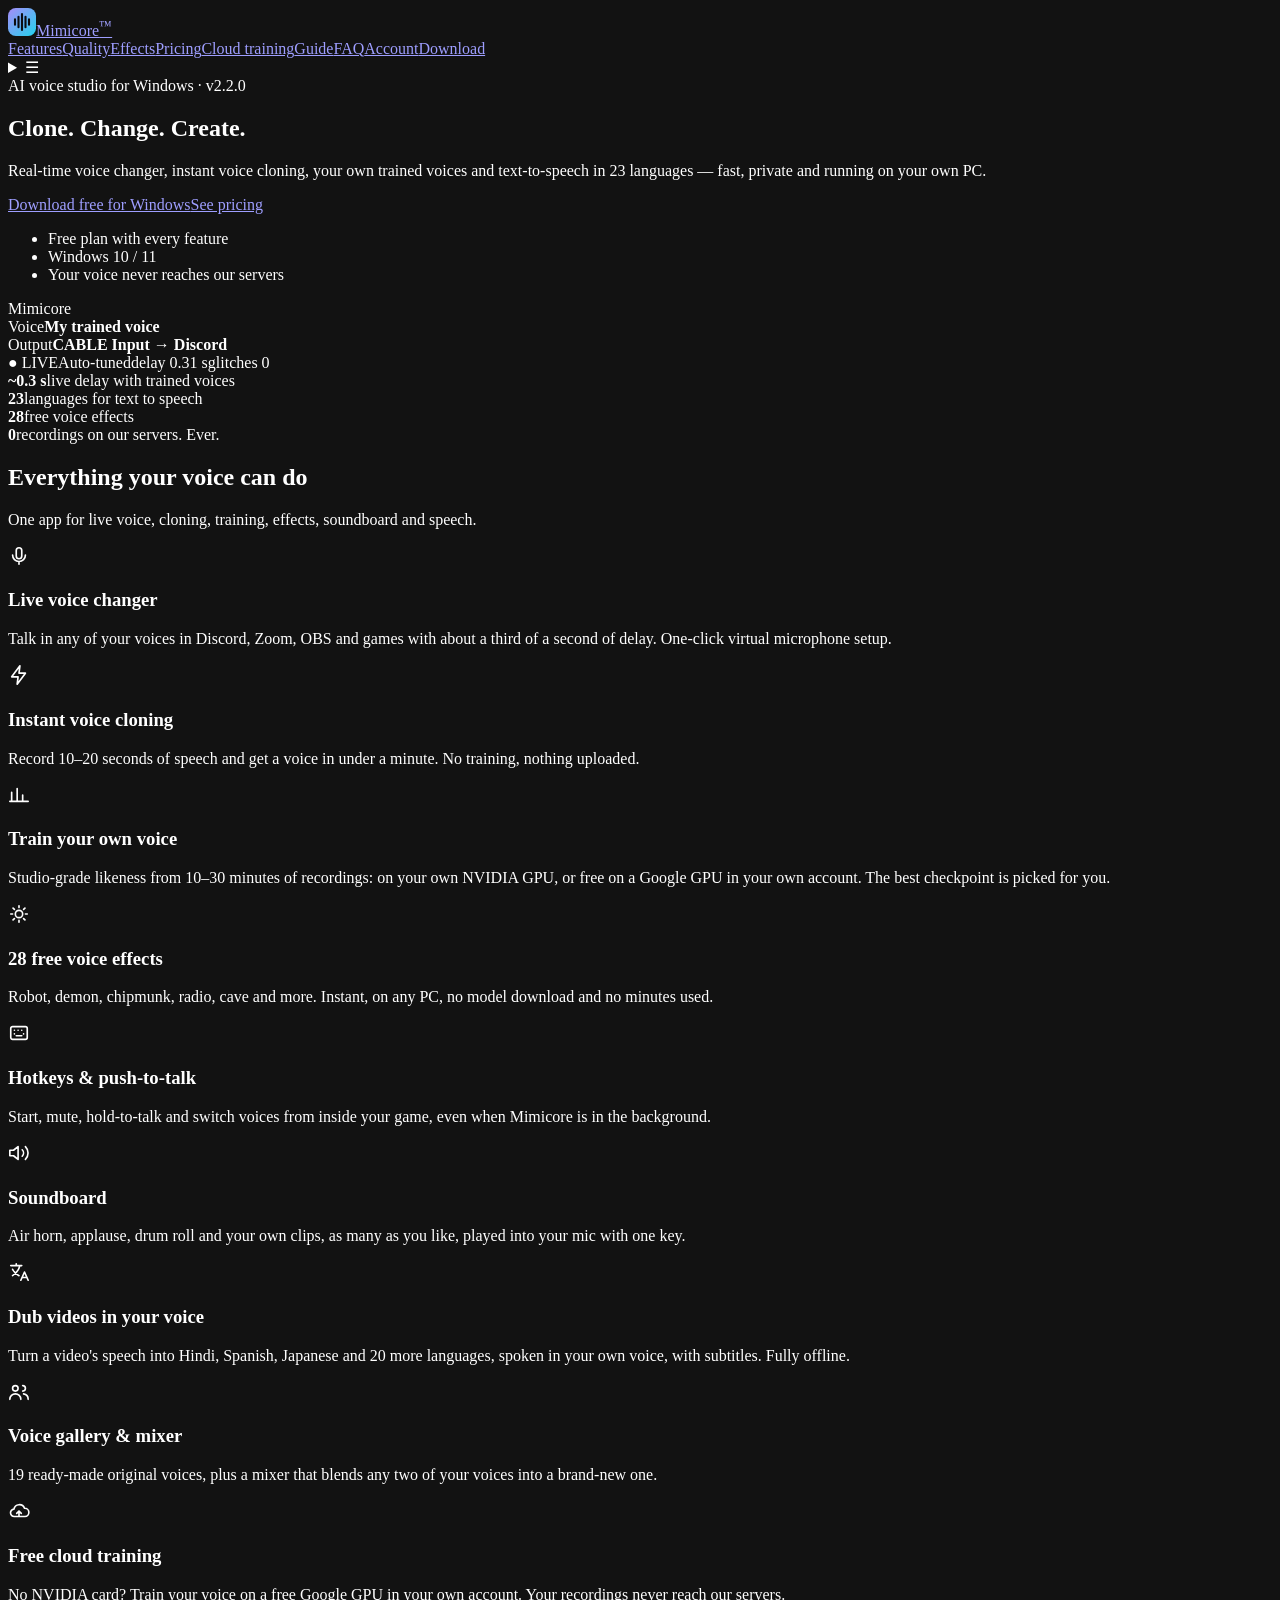
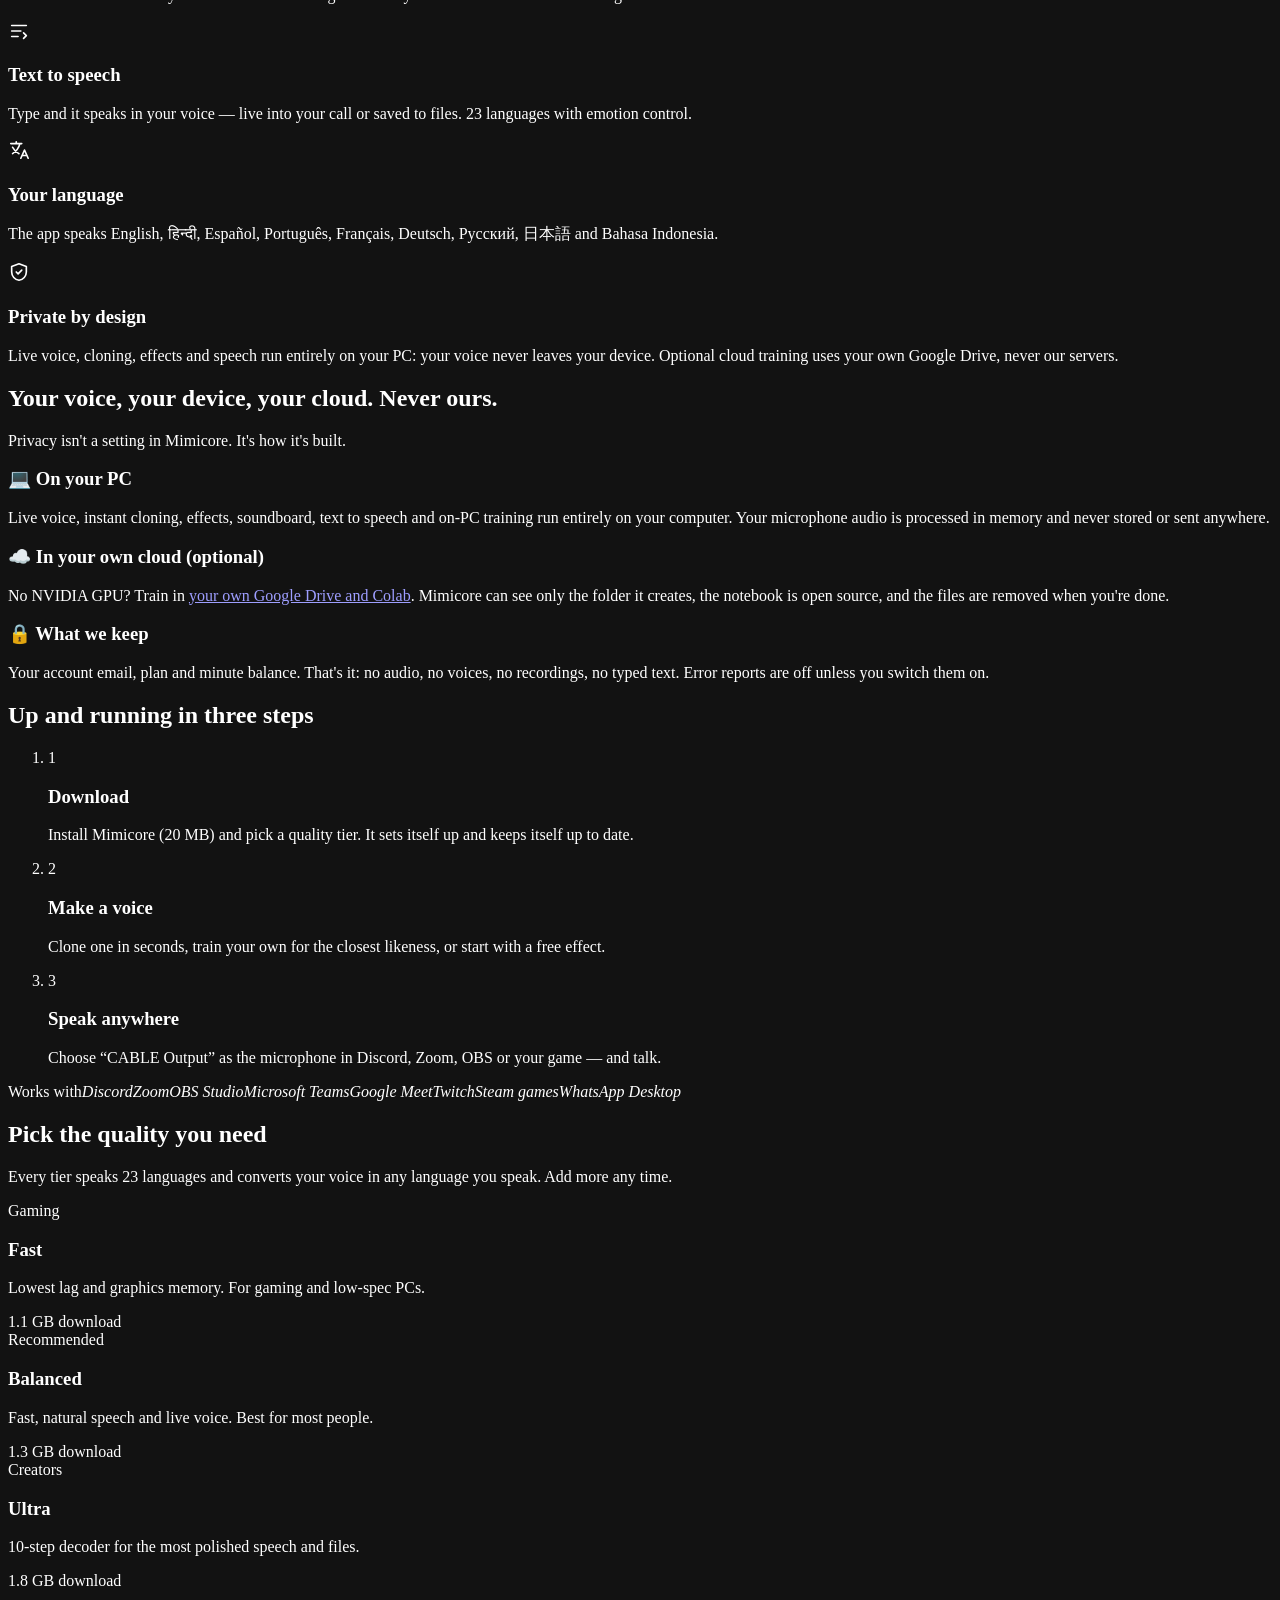
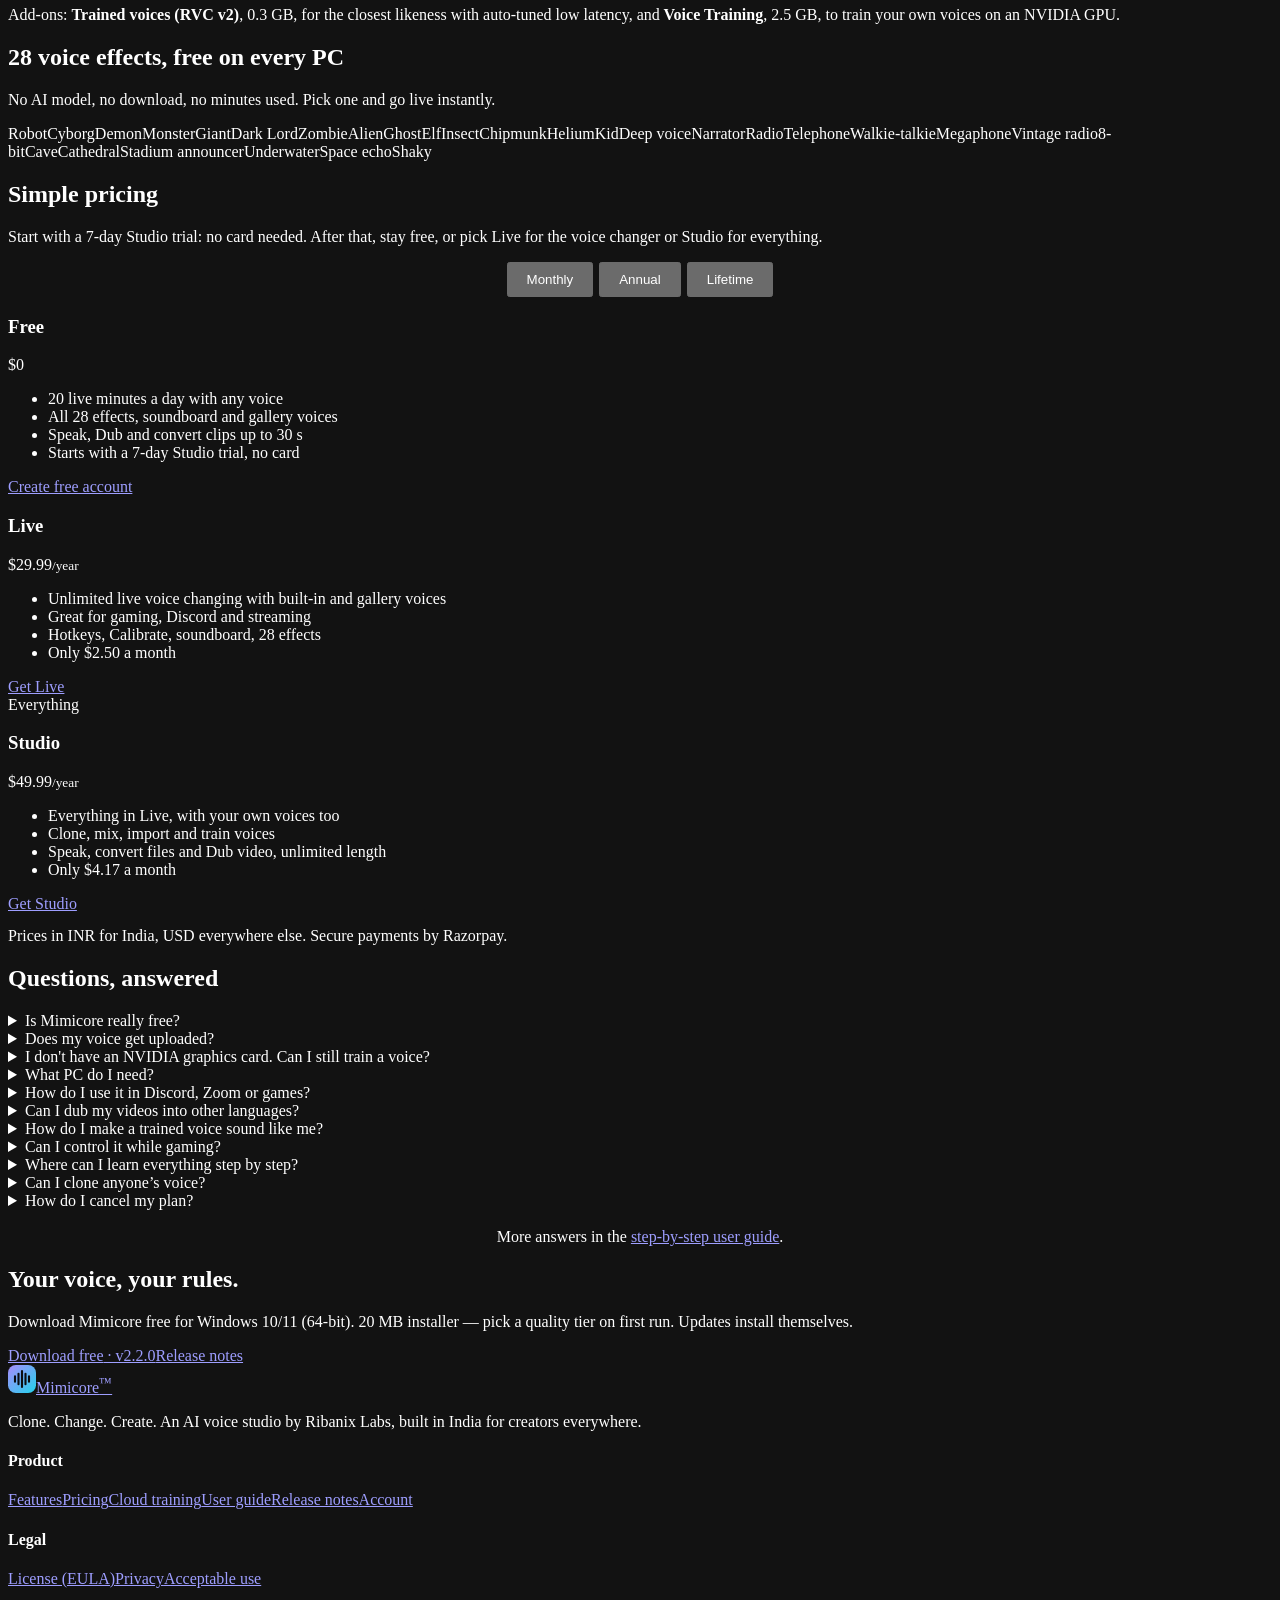
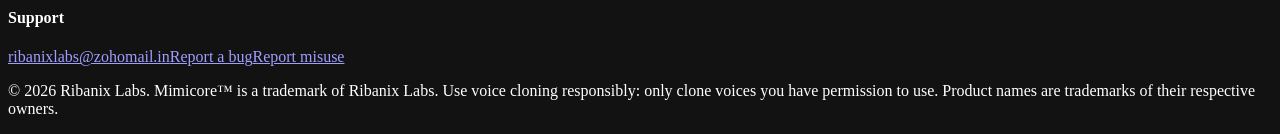
==== commit c2bbbbaf: "Site update" ====
--- a/index.html
+++ b/index.html
@@ -1 +1 @@
-<!DOCTYPE html><html lang="en"><head><meta charSet="utf-8"/><meta name="viewport" content="width=device-width, initial-scale=1"/><link rel="stylesheet" href="/mimicore-app/_next/static/chunks/418m_sys55coy.css" data-precedence="next"/><link rel="preload" as="script" fetchPriority="low" href="/mimicore-app/_next/static/chunks/310vm2bl3xxpt.js"/><script src="/mimicore-app/_next/static/chunks/19mx3mg6lkumu.js" async=""></script><script src="/mimicore-app/_next/static/chunks/1rj7ns8rte9vc.js" async=""></script><script src="/mimicore-app/_next/static/chunks/0dsdtjjt0gsgd.js" async=""></script><script src="/mimicore-app/_next/static/chunks/turbopack-036nzztw_5l-z.js" async=""></script><script src="/mimicore-app/_next/static/chunks/1mpnoxox0-4cg.js" async=""></script><script src="/mimicore-app/_next/static/chunks/2dn-6z0jod4jg.js" async=""></script><meta name="theme-color" content="#07080d"/><meta name="color-scheme" content="dark"/><title>Mimicore — AI voice changer, voice cloning &amp; text to speech for Windows</title><meta name="description" content="Mimicore by Ribanix Labs: real-time AI voice changer, instant voice cloning, RVC voice training, video dubbing in your own voice, 28 free voice effects, a soundboard and text-to-speech in 23 languages. Your voice never leaves your device; optional cloud training runs in your own Google account. Free plan with every feature."/><meta name="application-name" content="Mimicore"/><meta name="author" content="Ribanix Labs"/><meta name="keywords" content="AI voice changer,voice cloning,real-time voice changer,RVC,text to speech,Discord voice changer,voice effects,AI dubbing,soundboard,Windows"/><link rel="canonical" href="https://ribanixlabs.github.io/mimicore-app/"/><meta property="og:title" content="Mimicore — Clone. Change. Create."/><meta property="og:description" content="Mimicore by Ribanix Labs: real-time AI voice changer, instant voice cloning, RVC voice training, video dubbing in your own voice, 28 free voice effects, a soundboard and text-to-speech in 23 languages. Your voice never leaves your device; optional cloud training runs in your own Google account. Free plan with every feature."/><meta property="og:url" content="https://ribanixlabs.github.io/mimicore-app/"/><meta property="og:site_name" content="Mimicore"/><meta property="og:type" content="website"/><meta name="twitter:card" content="summary"/><meta name="twitter:title" content="Mimicore — Clone. Change. Create."/><meta name="twitter:description" content="Mimicore by Ribanix Labs: real-time AI voice changer, instant voice cloning, RVC voice training, video dubbing in your own voice, 28 free voice effects, a soundboard and text-to-speech in 23 languages. Your voice never leaves your device; optional cloud training runs in your own Google account. Free plan with every feature."/><link rel="icon" href="/mimicore-app/icon.svg?icon.05_4mpzp60w3a.svg" sizes="any" type="image/svg+xml"/><script src="/mimicore-app/_next/static/chunks/0cz1d0mv5g_q7.js" noModule=""></script></head><body><div hidden=""><!--$--><!--/$--></div><header class="nav"><div class="wrap"><a class="brand" href="/mimicore-app/"><svg width="28" height="28" viewBox="0 0 32 32" aria-hidden="true"><defs><linearGradient id="lg" x1="0" y1="0" x2="1" y2="1"><stop offset="0" stop-color="#a78bfa"></stop><stop offset="1" stop-color="#22d3ee"></stop></linearGradient></defs><rect width="32" height="32" rx="9" fill="url(#lg)"></rect><path d="M8 19v-6M12 22V10M16 25V7M20 22V10M24 19v-6" stroke="#0b0d12" stroke-width="2.4" stroke-linecap="round"></path></svg><span>Mimicore<sup>™</sup></span></a><nav class="links"><a href="/mimicore-app/#features">Features</a><a href="/mimicore-app/#models">Quality</a><a href="/mimicore-app/#effects">Effects</a><a href="/mimicore-app/#pricing">Pricing</a><a href="/mimicore-app/train/">Cloud training</a><a href="/mimicore-app/guide/">Guide</a><a href="/mimicore-app/#faq">FAQ</a><a href="/mimicore-app/account/">Account</a><a href="/mimicore-app/#download" class="btn primary">Download</a></nav><details class="menu"><summary aria-label="Menu">☰</summary><nav><a href="/mimicore-app/#features">Features</a><a href="/mimicore-app/#models">Quality</a><a href="/mimicore-app/#effects">Effects</a><a href="/mimicore-app/#pricing">Pricing</a><a href="/mimicore-app/train/">Cloud training</a><a href="/mimicore-app/guide/">Guide</a><a href="/mimicore-app/#faq">FAQ</a><a href="/mimicore-app/account/">Account</a><a href="/mimicore-app/#download">Download</a></nav></details></div></header><main><script type="application/ld+json">{"@context":"https://schema.org","@type":"SoftwareApplication","name":"Mimicore","applicationCategory":"MultimediaApplication","operatingSystem":"Windows 10, Windows 11","softwareVersion":"2.1.1","publisher":{"@type":"Organization","name":"Ribanix Labs"},"offers":[{"@type":"Offer","price":"0","priceCurrency":"INR"},{"@type":"Offer","price":"99","priceCurrency":"INR"}]}</script><section class="hero"><div class="hero-copy"><span class="eyebrow">AI voice studio for Windows<!-- --> · v2.1.1</span><h1>Clone. Change. <span class="grad">Create.</span></h1><p class="lead">Real-time voice changer, instant voice cloning, your own trained voices and text-to-speech in 23 languages — fast, private and running on your own PC.</p><div class="cta-row"><a class="btn primary lg" href="https://github.com/ribanixlabs/mimicore-app/releases/latest/download/Mimicore-setup.exe">Download free for Windows</a><a class="btn ghost lg" href="#pricing">See pricing</a></div><ul class="trust"><li>Free plan with every feature</li><li>Windows 10 / 11</li><li>Your voice never reaches our servers</li></ul></div><div class="mock" aria-hidden="true"><div class="mock-bar"><i></i><i></i><i></i><span>Mimicore</span></div><div class="mock-body"><div class="mock-row"><span>Voice</span><b>My trained voice</b></div><div class="mock-row"><span>Output</span><b>CABLE Input → Discord</b></div><div class="wave"><i style="animation-delay:0ms"></i><i style="animation-delay:73ms"></i><i style="animation-delay:146ms"></i><i style="animation-delay:219ms"></i><i style="animation-delay:292ms"></i><i style="animation-delay:365ms"></i><i style="animation-delay:438ms"></i><i style="animation-delay:511ms"></i><i style="animation-delay:584ms"></i><i style="animation-delay:657ms"></i><i style="animation-delay:730ms"></i><i style="animation-delay:803ms"></i><i style="animation-delay:876ms"></i><i style="animation-delay:49ms"></i><i style="animation-delay:122ms"></i><i style="animation-delay:195ms"></i><i style="animation-delay:268ms"></i><i style="animation-delay:341ms"></i><i style="animation-delay:414ms"></i><i style="animation-delay:487ms"></i><i style="animation-delay:560ms"></i><i style="animation-delay:633ms"></i><i style="animation-delay:706ms"></i><i style="animation-delay:779ms"></i><i style="animation-delay:852ms"></i><i style="animation-delay:25ms"></i><i style="animation-delay:98ms"></i><i style="animation-delay:171ms"></i><i style="animation-delay:244ms"></i><i style="animation-delay:317ms"></i><i style="animation-delay:390ms"></i><i style="animation-delay:463ms"></i><i style="animation-delay:536ms"></i><i style="animation-delay:609ms"></i><i style="animation-delay:682ms"></i><i style="animation-delay:755ms"></i></div><div class="mock-stats"><span class="live">● LIVE</span><span>Auto-tuned</span><span>delay 0.31 s</span><span>glitches 0</span></div></div></div></section><section class="stats"><div><b>~0.3 s</b><span>live delay with trained voices</span></div><div><b>23</b><span>languages for text to speech</span></div><div><b>28</b><span>free voice effects</span></div><div><b>0</b><span>recordings on our servers. Ever.</span></div></section><section id="features" class="section"><h2>Everything your voice can do</h2><p class="sub">One app for live voice, cloning, training, effects, soundboard and speech.</p><div class="grid3"><article class="card feature"><div class="ic"><svg viewBox="0 0 24 24" width="22" height="22" fill="none" stroke="currentColor" stroke-width="1.8" stroke-linecap="round" stroke-linejoin="round" aria-hidden="true"><path d="M12 3a3 3 0 0 0-3 3v6a3 3 0 0 0 6 0V6a3 3 0 0 0-3-3zM5 11a7 7 0 0 0 14 0M12 18v3"></path></svg></div><h3>Live voice changer</h3><p>Talk in any of your voices in Discord, Zoom, OBS and games with about a third of a second of delay. One-click virtual microphone setup.</p></article><article class="card feature"><div class="ic"><svg viewBox="0 0 24 24" width="22" height="22" fill="none" stroke="currentColor" stroke-width="1.8" stroke-linecap="round" stroke-linejoin="round" aria-hidden="true"><path d="M13 2 4 14h7l-1 8 9-12h-7z"></path></svg></div><h3>Instant voice cloning</h3><p>Record 10–20 seconds of speech and get a voice in under a minute. No training, nothing uploaded.</p></article><article class="card feature"><div class="ic"><svg viewBox="0 0 24 24" width="22" height="22" fill="none" stroke="currentColor" stroke-width="1.8" stroke-linecap="round" stroke-linejoin="round" aria-hidden="true"><path d="M4 19V9M10 19V5M16 19v-7M22 19H2"></path></svg></div><h3>Train your own voice</h3><p>Studio-grade likeness from 10–30 minutes of recordings: on your own NVIDIA GPU, or free on a Google GPU in your own account. The best checkpoint is picked for you.</p></article><article class="card feature"><div class="ic"><svg viewBox="0 0 24 24" width="22" height="22" fill="none" stroke="currentColor" stroke-width="1.8" stroke-linecap="round" stroke-linejoin="round" aria-hidden="true"><path d="M12 3v2M12 19v2M5 12H3M21 12h-2M7 7 5.5 5.5M18.5 18.5 17 17M17 7l1.5-1.5M5.5 18.5 7 17M12 8a4 4 0 1 0 0 8 4 4 0 0 0 0-8z"></path></svg></div><h3>28 free voice effects</h3><p>Robot, demon, chipmunk, radio, cave and more. Instant, on any PC, no model download and no minutes used.</p></article><article class="card feature"><div class="ic"><svg viewBox="0 0 24 24" width="22" height="22" fill="none" stroke="currentColor" stroke-width="1.8" stroke-linecap="round" stroke-linejoin="round" aria-hidden="true"><path d="M3 7a2 2 0 0 1 2-2h14a2 2 0 0 1 2 2v10a2 2 0 0 1-2 2H5a2 2 0 0 1-2-2zM7 9h.01M11 9h.01M15 9h.01M7 13h.01M17 13h.01M9 15h6"></path></svg></div><h3>Hotkeys &amp; push-to-talk</h3><p>Start, mute, hold-to-talk and switch voices from inside your game, even when Mimicore is in the background.</p></article><article class="card feature"><div class="ic"><svg viewBox="0 0 24 24" width="22" height="22" fill="none" stroke="currentColor" stroke-width="1.8" stroke-linecap="round" stroke-linejoin="round" aria-hidden="true"><path d="M11 5 6 9H2v6h4l5 4V5zM15.5 8.5a5 5 0 0 1 0 7M19 5a10 10 0 0 1 0 14"></path></svg></div><h3>Soundboard</h3><p>Air horn, applause, drum roll and your own clips, as many as you like, played into your mic with one key.</p></article><article class="card feature"><div class="ic"><svg viewBox="0 0 24 24" width="22" height="22" fill="none" stroke="currentColor" stroke-width="1.8" stroke-linecap="round" stroke-linejoin="round" aria-hidden="true"><path d="M3 5h12M9 3v2M5 9c1.5 3 4 5.5 7 7M13 5c-1 4-3.5 8-8 11M14 21l4-9 4 9M15.5 18h5"></path></svg></div><h3>Dub videos in your voice</h3><p>Turn a video&#x27;s speech into Hindi, Spanish, Japanese and 20 more languages, spoken in your own voice, with subtitles. Fully offline.</p></article><article class="card feature"><div class="ic"><svg viewBox="0 0 24 24" width="22" height="22" fill="none" stroke="currentColor" stroke-width="1.8" stroke-linecap="round" stroke-linejoin="round" aria-hidden="true"><path d="M8 11a3 3 0 1 0 0-6 3 3 0 0 0 0 6zM2 20a6 6 0 0 1 12 0M16 11a3 3 0 1 0 0-6M22 20a6 6 0 0 0-5-5.9"></path></svg></div><h3>Voice gallery &amp; mixer</h3><p>19 ready-made original voices, plus a mixer that blends any two of your voices into a brand-new one.</p></article><article class="card feature"><div class="ic"><svg viewBox="0 0 24 24" width="22" height="22" fill="none" stroke="currentColor" stroke-width="1.8" stroke-linecap="round" stroke-linejoin="round" aria-hidden="true"><path d="M7 18a4 4 0 0 1-.5-8A6 6 0 0 1 18 9a4.5 4.5 0 0 1 .5 9zM12 12v6M9.5 14.5 12 12l2.5 2.5"></path></svg></div><h3>Free cloud training</h3><p>No NVIDIA card? Train your voice on a free Google GPU in your own account. Your recordings never reach our servers.</p></article><article class="card feature"><div class="ic"><svg viewBox="0 0 24 24" width="22" height="22" fill="none" stroke="currentColor" stroke-width="1.8" stroke-linecap="round" stroke-linejoin="round" aria-hidden="true"><path d="M4 6h16M4 12h10M4 18h7M17 14l3 3-3 3"></path></svg></div><h3>Text to speech</h3><p>Type and it speaks in your voice — live into your call or saved to files. 23 languages with emotion control.</p></article><article class="card feature"><div class="ic"><svg viewBox="0 0 24 24" width="22" height="22" fill="none" stroke="currentColor" stroke-width="1.8" stroke-linecap="round" stroke-linejoin="round" aria-hidden="true"><path d="M3 5h12M9 3v2M5 9c1.5 3 4 5.5 7 7M13 5c-1 4-3.5 8-8 11M14 21l4-9 4 9M15.5 18h5"></path></svg></div><h3>Your language</h3><p>The app speaks English, हिन्दी, Español, Português, Français, Deutsch, Русский, 日本語 and Bahasa Indonesia.</p></article><article class="card feature"><div class="ic"><svg viewBox="0 0 24 24" width="22" height="22" fill="none" stroke="currentColor" stroke-width="1.8" stroke-linecap="round" stroke-linejoin="round" aria-hidden="true"><path d="M12 3 4 6v6c0 4.5 3.4 8.3 8 9 4.6-.7 8-4.5 8-9V6zM9 12l2 2 4-4"></path></svg></div><h3>Private by design</h3><p>Live voice, cloning, effects and speech run entirely on your PC: your voice never leaves your device. Optional cloud training uses your own Google Drive, never our servers.</p></article></div></section><section id="privacy" class="section"><h2>Your voice, your device, your cloud. <span class="grad">Never ours.</span></h2><p class="sub">Privacy isn&#x27;t a setting in Mimicore. It&#x27;s how it&#x27;s built.</p><div class="grid3"><article class="card"><h3>💻 On your PC</h3><p>Live voice, instant cloning, effects, soundboard, text to speech and on-PC training run entirely on your computer. Your microphone audio is processed in memory and never stored or sent anywhere.</p></article><article class="card"><h3>☁️ In your own cloud (optional)</h3><p>No NVIDIA GPU? Train in <a href="/mimicore-app/train/">your own Google Drive and Colab</a>. Mimicore can see only the folder it creates, the notebook is open source, and the files are removed when you&#x27;re done.</p></article><article class="card"><h3>🔒 What we keep</h3><p>Your account email, plan and minute balance. That&#x27;s it: no audio, no voices, no recordings, no typed text. Error reports are off unless you switch them on.</p></article></div></section><section class="section"><h2>Up and running in three steps</h2><ol class="steps"><li class="card"><span class="num">1</span><h3>Download</h3><p>Install Mimicore (20 MB) and pick a quality tier. It sets itself up and keeps itself up to date.</p></li><li class="card"><span class="num">2</span><h3>Make a voice</h3><p>Clone one in seconds, train your own for the closest likeness, or start with a free effect.</p></li><li class="card"><span class="num">3</span><h3>Speak anywhere</h3><p>Choose “CABLE Output” as the microphone in Discord, Zoom, OBS or your game — and talk.</p></li></ol><div class="apps"><span>Works with</span><em>Discord</em><em>Zoom</em><em>OBS Studio</em><em>Microsoft Teams</em><em>Google Meet</em><em>Twitch</em><em>Steam games</em><em>WhatsApp Desktop</em></div></section><section id="models" class="section"><h2>Pick the quality you need</h2><p class="sub">Every tier speaks 23 languages and converts your voice in any language you speak. Add more any time.</p><div class="grid3"><article class="card tier "><span class="pill">Gaming</span><h3>Fast</h3><p>Lowest lag and graphics memory. For gaming and low-spec PCs.</p><span class="size">1.1 GB<!-- --> download</span></article><article class="card tier hot"><span class="pill">Recommended</span><h3>Balanced</h3><p>Fast, natural speech and live voice. Best for most people.</p><span class="size">1.3 GB<!-- --> download</span></article><article class="card tier "><span class="pill">Creators</span><h3>Studio</h3><p>10-step studio decoder for the most polished speech and files.</p><span class="size">1.8 GB<!-- --> download</span></article></div><p class="note">Add-ons: <b>Trained voices (RVC v2)</b>, 0.3 GB, for the closest likeness with auto-tuned low latency, and<b> Voice Training</b>, 2.5 GB, to train your own voices on an NVIDIA GPU.</p></section><section id="effects" class="section"><h2>28 voice effects, free on every PC</h2><p class="sub">No AI model, no download, no minutes used. Pick one and go live instantly.</p><div class="chips"><span>Robot</span><span>Cyborg</span><span>Demon</span><span>Monster</span><span>Giant</span><span>Dark Lord</span><span>Zombie</span><span>Alien</span><span>Ghost</span><span>Elf</span><span>Insect</span><span>Chipmunk</span><span>Helium</span><span>Kid</span><span>Deep voice</span><span>Narrator</span><span>Radio</span><span>Telephone</span><span>Walkie-talkie</span><span>Megaphone</span><span>Vintage radio</span><span>8-bit</span><span>Cave</span><span>Cathedral</span><span>Stadium announcer</span><span>Underwater</span><span>Space echo</span><span>Shaky</span></div></section><section id="pricing" class="section"><h2>Simple pricing</h2><p class="sub">Start with a 7-day Studio trial: no card needed. After that, stay free, or pick Live for the voice changer or Studio for everything.</p><div class="seg" role="tablist" style="display:flex;justify-content:center;gap:6px;margin:0 auto 18px"><button class="btn ghost" style="padding:8px 18px">Monthly</button><button class="btn primary" style="padding:8px 18px">Annual</button><button class="btn ghost" style="padding:8px 18px">Lifetime</button></div><div class="plans row"><article class="card plan"><h3>Free</h3><p class="price">$0</p><ul><li>20 live minutes a day with any voice</li><li>All 28 effects, soundboard and gallery voices</li><li>Speak, Dub and convert clips up to 30 s</li><li>Starts with a 7-day Studio trial, no card</li></ul><a class="btn ghost block" href="/mimicore-app/account/">Create free account</a></article><article class="card plan"><h3>Live</h3><p class="price">$29.99<small>/year</small></p><ul><li>Unlimited live voice changing with built-in and gallery voices</li><li>Great for gaming, Discord and streaming</li><li>Hotkeys, Calibrate, soundboard, 28 effects</li><li>Only $2.50 a month</li></ul><a class="btn ghost block" href="/mimicore-app/account/#pro">Get Live</a></article><article class="card plan hot"><span class="pill">Everything</span><h3>Studio</h3><p class="price">$49.99<small>/year</small></p><ul><li>Everything in Live, with your own voices too</li><li>Clone, mix, import and train voices</li><li>Speak, convert files and Dub video, unlimited length</li><li>Only $4.17 a month</li></ul><a class="btn primary block" href="/mimicore-app/account/#pro">Get Studio</a></article></div><p class="sub" style="margin-top:14px">Prices in INR for India, USD everywhere else. Secure payments by Razorpay.</p></section><section id="faq" class="section narrow"><h2>Questions, answered</h2><details class="faq"><summary>Is Mimicore really free?</summary><p>Yes. New accounts get 7 days of Studio with no card. After that the free plan keeps 20 minutes of live voice a day, all 28 effects, the soundboard and the voice gallery. Live (from $3.99 a month, ₹99 in India) makes the live voice changer unlimited; Studio (from $6.99, ₹149) unlocks everything: cloning, mixing, training, Speak and Dub. Annual and lifetime options available.</p></details><details class="faq"><summary>Does my voice get uploaded?</summary><p>Never to us. Recording, cloning, live conversion, speech and on-PC training all run on your PC. If you choose cloud training, your recordings go only to your own Google Drive and a Colab session in your own Google account: Mimicore can see only the files it creates there, and they&#x27;re moved to your Drive trash once the voice is installed. We store only your account email and plan.</p></details><details class="faq"><summary>I don&#x27;t have an NVIDIA graphics card. Can I still train a voice?</summary><p>Yes. Cloud training uses a free NVIDIA GPU from Google Colab in your own Google account: same trainer, same three quality levels, same result. Start it in the app (Voices › Train a voice › Cloud) or on the Cloud training page. Instant voices and all effects work on any PC without training.</p></details><details class="faq"><summary>What PC do I need?</summary><p>Windows 10 or 11 (64-bit). A DirectX 12 graphics card from NVIDIA, AMD or Intel is recommended for live voices; effects run on any PC. Training your own voice needs an NVIDIA GTX 16 / RTX 20 series card or newer with 4 GB+.</p></details><details class="faq"><summary>How do I use it in Discord, Zoom or games?</summary><p>Mimicore installs the free VB-CABLE virtual microphone for you with one click. Then pick “CABLE Output” as your microphone in the other app.</p></details><details class="faq"><summary>Can I dub my videos into other languages?</summary><p>Yes. Dub a video transcribes the speech, translates it sentence by sentence and speaks it in your voice, fitted to the original timing. It runs fully offline with the free Dubbing add-on and gives you a WAV track plus SRT subtitles for any video editor.</p></details><details class="faq"><summary>How do I make a trained voice sound like me?</summary><p>Use Calibrate to my voice on the Live page: read one sentence and Mimicore sets the pitch and noise gate for the closest match, then remembers them for that voice.</p></details><details class="faq"><summary>Can I control it while gaming?</summary><p>Yes. Global hotkeys work while a game has focus: start/stop, push-to-talk, mute, switch voices and play soundboard sounds without leaving the game.</p></details><details class="faq"><summary>Where can I learn everything step by step?</summary><p>The user guide walks through every feature, with recipes for Discord, streaming, YouTube dubbing, voiceovers and private calls, plus troubleshooting.</p></details><details class="faq"><summary>Can I clone anyone’s voice?</summary><p>Only your own voice, or a voice whose owner has given you permission. Mimicore records a spoken consent statement and marks generated files as AI-generated. Impersonation and fraud are forbidden by our Acceptable Use Policy.</p></details><details class="faq"><summary>How do I cancel my plan?</summary><p>Any time. India monthly subscriptions cancel from the Razorpay link in your subscription email; other passes simply end when the paid period does. The plan keeps working until then.</p></details><p class="muted" style="text-align:center;margin-top:18px">More answers in the <a href="/mimicore-app/guide/">step-by-step user guide</a>.</p></section><section id="download" class="download card"><h2>Your voice, your rules.</h2><p>Download Mimicore free for Windows 10/11 (64-bit). 20 MB installer — pick a quality tier on first run. Updates install themselves.</p><div class="cta-row"><a class="btn primary lg" href="https://github.com/ribanixlabs/mimicore-app/releases/latest/download/Mimicore-setup.exe">Download free<!-- --> · v2.1.1</a><a class="btn ghost lg" href="https://github.com/ribanixlabs/mimicore-app/releases">Release notes</a></div></section></main><!--$--><!--/$--><footer><div class="wrap"><div class="foot"><div><a class="brand" href="/mimicore-app/"><svg width="28" height="28" viewBox="0 0 32 32" aria-hidden="true"><defs><linearGradient id="lg" x1="0" y1="0" x2="1" y2="1"><stop offset="0" stop-color="#a78bfa"></stop><stop offset="1" stop-color="#22d3ee"></stop></linearGradient></defs><rect width="32" height="32" rx="9" fill="url(#lg)"></rect><path d="M8 19v-6M12 22V10M16 25V7M20 22V10M24 19v-6" stroke="#0b0d12" stroke-width="2.4" stroke-linecap="round"></path></svg><span>Mimicore<sup>™</sup></span></a><p>Clone. Change. Create. An AI voice studio by Ribanix Labs, built in India for creators everywhere.</p></div><div><h4>Product</h4><a href="/mimicore-app/#features">Features</a><a href="/mimicore-app/#pricing">Pricing</a><a href="/mimicore-app/train/">Cloud training</a><a href="/mimicore-app/guide/">User guide</a><a href="https://github.com/ribanixlabs/mimicore-app/releases">Release notes</a><a href="/mimicore-app/account/">Account</a></div><div><h4>Legal</h4><a href="/mimicore-app/legal/eula/">License (EULA)</a><a href="/mimicore-app/legal/privacy/">Privacy</a><a href="/mimicore-app/legal/acceptable-use/">Acceptable use</a></div><div><h4>Support</h4><a href="mailto:ribanixlabs@zohomail.in">ribanixlabs@zohomail.in</a><a href="https://github.com/ribanixlabs/mimicore-app/issues/new?template=support.yml">Report a bug</a><a href="https://github.com/ribanixlabs/mimicore-app/issues/new?template=abuse.yml">Report misuse</a></div></div><p class="legal">© 2026 Ribanix Labs. Mimicore™ is a trademark of Ribanix Labs. Use voice cloning responsibly: only clone voices you have permission to use. Product names are trademarks of their respective owners.</p></div></footer><script src="/mimicore-app/_next/static/chunks/310vm2bl3xxpt.js" id="_R_" async=""></script><script>(self.__next_f=self.__next_f||[]).push([0])</script><script>self.__next_f.push([1,"1:\"$Sreact.fragment\"\n2:I[22016,[\"/mimicore-app/_next/static/chunks/1mpnoxox0-4cg.js\"],\"\"]\n3:I[39756,[\"/mimicore-app/_next/static/chunks/1mpnoxox0-4cg.js\"],\"default\"]\n4:I[37457,[\"/mimicore-app/_next/static/chunks/1mpnoxox0-4cg.js\"],\"default\"]\nc:I[68027,[\"/mimicore-app/_next/static/chunks/1mpnoxox0-4cg.js\"],\"default\",1]\n:HL[\"/mimicore-app/_next/static/chunks/418m_sys55coy.css\",\"style\"]\n0:{\"P\":null,\"c\":[\"\",\"\"],\"q\":\"\",\"i\":false,\"f\":[[[\"\",{\"children\":[\"__PAGE__\",{},\"$undefined\",\"$undefined\",4608]},\"$undefined\",\"$undefined\",4624],[[\"$\",\"$1\",\"c\",{\"children\":[[[\"$\",\"link\",\"0\",{\"rel\":\"stylesheet\",\"href\":\"/mimicore-app/_next/static/chunks/418m_sys55coy.css\",\"precedence\":\"next\",\"crossOrigin\":\"$undefined\",\"nonce\":\"$undefined\"}],[\"$\",\"script\",\"script-0\",{\"src\":\"/mimicore-app/_next/static/chunks/1mpnoxox0-4cg.js\",\"async\":true,\"nonce\":\"$undefined\"}]],[\"$\",\"html\",null,{\"lang\":\"en\",\"children\":[\"$\",\"body\",null,{\"children\":[[\"$\",\"header\",null,{\"className\":\"nav\",\"children\":[\"$\",\"div\",null,{\"className\":\"wrap\",\"children\":[[\"$\",\"$L2\",null,{\"href\":\"/\",\"className\":\"brand\",\"children\":[[\"$\",\"svg\",null,{\"width\":\"28\",\"height\":\"28\",\"viewBox\":\"0 0 32 32\",\"aria-hidden\":\"true\",\"children\":[[\"$\",\"defs\",null,{\"children\":[\"$\",\"linearGradient\",null,{\"id\":\"lg\",\"x1\":\"0\",\"y1\":\"0\",\"x2\":\"1\",\"y2\":\"1\",\"children\":[[\"$\",\"stop\",null,{\"offset\":\"0\",\"stopColor\":\"#a78bfa\"}],[\"$\",\"stop\",null,{\"offset\":\"1\",\"stopColor\":\"#22d3ee\"}]]}]}],[\"$\",\"rect\",null,{\"width\":\"32\",\"height\":\"32\",\"rx\":\"9\",\"fill\":\"url(#lg)\"}],[\"$\",\"path\",null,{\"d\":\"M8 19v-6M12 22V10M16 25V7M20 22V10M24 19v-6\",\"stroke\":\"#0b0d12\",\"strokeWidth\":\"2.4\",\"strokeLinecap\":\"round\"}]]}],[\"$\",\"span\",null,{\"children\":[\"Mimicore\",[\"$\",\"sup\",null,{\"children\":\"™\"}]]}]]}],[\"$\",\"nav\",null,{\"className\":\"links\",\"children\":[[[\"$\",\"a\",\"Features\",{\"href\":\"/mimicore-app/#features\",\"children\":\"Features\"}],[\"$\",\"a\",\"Quality\",{\"href\":\"/mimicore-app/#models\",\"children\":\"Quality\"}],[\"$\",\"a\",\"Effects\",{\"href\":\"/mimicore-app/#effects\",\"children\":\"Effects\"}],[\"$\",\"a\",\"Pricing\",{\"href\":\"/mimicore-app/#pricing\",\"children\":\"Pricing\"}],[\"$\",\"a\",\"Cloud training\",{\"href\":\"/mimicore-app/train/\",\"children\":\"Cloud training\"}],[\"$\",\"a\",\"Guide\",{\"href\":\"/mimicore-app/guide/\",\"children\":\"Guide\"}],[\"$\",\"a\",\"FAQ\",{\"href\":\"/mimicore-app/#faq\",\"children\":\"FAQ\"}]],[\"$\",\"$L2\",null,{\"href\":\"/account/\",\"children\":\"Account\"}],[\"$\",\"a\",null,{\"href\":\"/mimicore-app/#download\",\"className\":\"btn primary\",\"children\":\"Download\"}]]}],[\"$\",\"details\",null,{\"className\":\"menu\",\"children\":[[\"$\",\"summary\",null,{\"aria-label\":\"Menu\",\"children\":\"☰\"}],[\"$\",\"nav\",null,{\"children\":[[[\"$\",\"a\",\"Features\",{\"href\":\"/mimicore-app/#features\",\"children\":\"Features\"}],[\"$\",\"a\",\"Quality\",{\"href\":\"/mimicore-app/#models\",\"children\":\"Quality\"}],[\"$\",\"a\",\"Effects\",{\"href\":\"/mimicore-app/#effects\",\"children\":\"Effects\"}],[\"$\",\"a\",\"Pricing\",{\"href\":\"/mimicore-app/#pricing\",\"children\":\"Pricing\"}],[\"$\",\"a\",\"Cloud training\",{\"href\":\"/mimicore-app/train/\",\"children\":\"Cloud training\"}],[\"$\",\"a\",\"Guide\",{\"href\":\"/mimicore-app/guide/\",\"children\":\"Guide\"}],[\"$\",\"a\",\"FAQ\",{\"href\":\"/mimicore-app/#faq\",\"children\":\"FAQ\"}]],[\"$\",\"$L2\",null,{\"href\":\"/account/\",\"children\":\"Account\"}],[\"$\",\"a\",null,{\"href\":\"/mimicore-app/#download\",\"children\":\"Download\"}]]}]]}]]}]}],[\"$\",\"$L3\",null,{\"parallelRouterKey\":\"children\",\"error\":\"$undefined\",\"errorStyles\":\"$undefined\",\"errorScripts\":\"$undefined\",\"template\":[\"$\",\"$L4\",null,{}],\"templateStyles\":\"$undefined\",\"templateScripts\":\"$undefined\",\"notFound\":[[[\"$\",\"title\",null,{\"children\":\"404: This page could not be found.\"}],[\"$\",\"div\",null,{\"style\":{\"fontFamily\":\"system-ui,\\\"Segoe UI\\\",Roboto,Helvetica,Arial,sans-serif,\\\"Apple Color Emoji\\\",\\\"Segoe UI Emoji\\\"\",\"height\":\"100vh\",\"textAlign\":\"center\",\"display\":\"flex\",\"flexDirection\":\"column\",\"alignItems\":\"center\",\"justifyContent\":\"center\"},\"children\":[\"$\",\"div\",null,{\"children\":[[\"$\",\"style\",null,{\"dangerouslySetInnerHTML\":{\"__html\":\"body{color:#000;background:#fff;margin:0}.next-error-h1{border-right:1px solid rgba(0,0,0,.3)}@media (prefers-color-scheme:dark){body{color:#fff;background:#000}.next-error-h1{border-right:1px solid rgba(255,255,255,.3)}}\"}}],[\"$\",\"h1\",null,{\"className\":\"next-error-h1\",\"style\":{\"display\":\"inline-block\",\"margin\":\"0 20px 0 0\",\"padding\":\"0 23px 0 0\",\"fontSize\":24,\"fontWeight\":500,\"verticalAlign\":\"top\",\"lineHeight\":\"49px\"},\"children\":404}],[\"$\",\"div\",null,{\"style\":{\"display\":\"inline-block\"},\"children\":[\"$\",\"h2\",null,{\"style\":{\"fontSize\":14,\"fontWeight\":400,\"lineHeight\":\"49px\",\"margin\":0},\"children\":\"This page could not be found.\"}]}]]}]}]],[]],\"forbidden\":\"$undefined\",\"unauthorized\":\"$undefined\"}],[\"$\",\"footer\",null,{\"children\":[\"$\",\"div\",null,{\"className\":\"wrap\",\"children\":[[\"$\",\"div\",null,{\"className\":\"foot\",\"children\":[[\"$\",\"div\",null,{\"children\":[[\"$\",\"$L2\",null,{\"href\":\"/\",\"className\":\"brand\",\"children\":[[\"$\",\"svg\",null,{\"width\":\"28\",\"height\":\"28\",\"viewBox\":\"0 0 32 32\",\"aria-hidden\":\"true\",\"children\":[[\"$\",\"defs\",null,{\"children\":[\"$\",\"linearGradient\",null,{\"id\":\"lg\",\"x1\":\"0\",\"y1\":\"0\",\"x2\":\"1\",\"y2\":\"1\",\"children\":[[\"$\",\"stop\",null,{\"offset\":\"0\",\"stopColor\":\"#a78bfa\"}],[\"$\",\"stop\",null,{\"offset\":\"1\",\"stopColor\":\"#22d3ee\"}]]}]}],[\"$\",\"rect\",null,{\"width\":\"32\",\"height\":\"32\",\"rx\":\"9\",\"fill\":\"url(#lg)\"}],[\"$\",\"path\",null,{\"d\":\"M8 19v-6M12 22V10M16 25V7M20 22V10M24 19v-6\",\"stroke\":\"#0b0d12\",\"strokeWidth\":\"2.4\",\"strokeLinecap\":\"round\"}]]}],[\"$\",\"span\",null,{\"children\":[\"Mimicore\",[\"$\",\"sup\",null,{\"children\":\"™\"}]]}]]}],\"$L5\"]}],\"$L6\",\"$L7\",\"$L8\"]}],\"$L9\"]}]}]]}]}]]}],{\"children\":[\"$La\",{},null,false,null]},null,false,null],\"$Lb\",false]],\"m\":\"$undefined\",\"G\":[\"$c\",[\"$Ld\"]],\"S\":true,\"h\":null,\"r\":\"$undefined\",\"s\":\"$undefined\",\"a\":\"$undefined\",\"l\":\"$undefined\",\"p\":\"$undefined\",\"d\":\"$undefined\",\"b\":\"3CdJeoEWZBuKUaZPdaa--\"}\n1b:I[97367,[\"/mimicore-app/_next/static/chunks/1mpnoxox0-4cg.js\"],\"ViewportBoundary\"]\n1d:I[97367,[\"/mimicore-app/_next/static/chunks/1mpnoxox0-4cg.js\"],\"MetadataBoundary\"]\n1e:\"$Sreact.suspense\"\n5:[\"$\",\"p\",null,{\"children\":\"Clone. Change. Create. An AI voice studio by Ribanix Labs, built in India for creators everywhere.\"}]\n6:[\"$\",\"div\",null,{\"children\":[[\"$\",\"h4\",null,{\"children\":\"Product\"}],[\"$\",\"a\",null,{\"href\":\"/mimicore-app/#features\",\"children\":\"Features\"}],[\"$\",\"a\",null,{\"href\":\"/mimicore-app/#pricing\",\"children\":\"Pricing\"}],[\"$\",\"a\",null,{\"href\":\"/mimicore-app/train/\",\"children\":\"Cloud training\"}],[\"$\",\"a\",null,{\"href\":\"/mimicore-app/guide/\",\"children\":\"User guide\"}],[\"$\",\"a\",null,{\"href\":\"https://github.com/ribanixlabs/mimicore-app/releases\",\"children\":\"Release notes\"}],[\"$\",\"$L2\",null,{\"href\":\"/account/\",\"children\":\"Account\"}]]}]\n7:[\"$\",\"div\",null,{\"children\":[[\"$\",\"h4\",null,{\"children\":\"Legal\"}],[\"$\",\"$L2\",null,{\"href\":\"/legal/eula/\",\"children\":\"License (EULA)\"}],[\"$\",\"$L2\",null,{\"href\":\"/legal/privacy/\",\"children\":\"Privacy\"}],[\"$\",\"$L2\",null,{\"href\":\"/legal/acceptable-use/\",\"children\":\"Acceptable use\"}]]}]\n8:[\"$\",\"div\",null,{\"children\":[[\"$\",\"h4\",null,{\"children\":\"Support\"}],[\"$\",\"a\",null,{\"href\":\"mailto:ribanixlabs@zohomail.in\",\"children\":\"ribanixlabs@zohomail.in\"}],[\"$\",\"a\",null,{\"href\":\"https://github.com/ribanixlabs/mimicore-app/issues/new?template=support.yml\",\"children\":\"Report a bug\"}],[\"$\",\"a\",null,{\"href\":\"https://github.com/ribanixlabs/mimicore-app/issues/new?template=abuse.yml\",\"children\":\"Report misuse\"}]]}]\n9:[\"$\",\"p\",null,{\"className\":\"legal\",\"children\":\"© 2026 Ribanix Labs. Mimicore™ is a trademark of Ribanix Labs. Use voice cloning responsibly: only clone voices you have permission to use. Product names are trademarks of their respective owners.\"}]\na:[\"$\",\"$1\",\"c\",{\"children\":[[\"$\",\"main\",null,{\"children\":[[\"$\",\"script\",null,{\"type\":\"application/ld+json\",\"dangerouslySetInnerHTML\":{\"__html\":\"{\\\"@context\\\":\\\"https://schema.org\\\",\\\"@type\\\":\\\"SoftwareApplication\\\",\\\"name\\\":\\\"Mimicore\\\",\\\"applicationCategory\\\":\\\"MultimediaApplication\\\",\\\"operatingSystem\\\":\\\"Windows 10, Windows 11\\\",\\\"softwareVersion\\\":\\\"2.1.1\\\",\\\"publisher\\\":{\\\"@type\\\":\\\"Organization\\\",\\\"name\\\":\\\"Ribanix Labs\\\"},\\\"offers\\\":[{\\\"@type\\\":\\\"Offer\\\",\\\"price\\\":\\\"0\\\",\\\"priceCurrency\\\":\\\"INR\\\"},{\\\"@type\\\":\\\"Offer\\\",\\\"price\\\":\\\"99\\\",\\\"priceCurrency\\\":\\\"INR\\\"}]}\"}}],[\"$\",\"section\",null,{\"className\":\"hero\",\"children\":[[\"$\",\"div\",null,{\"className\":\"hero-copy\",\"children\":[[\"$\",\"span\",null,{\"className\":\"eyebrow\",\"children\":[\"AI voice studio for Windows\",\" · v2.1.1\"]}],[\"$\",\"h1\",null,{\"children\":[\"Clone. Change. \",[\"$\",\"span\",null,{\"className\":\"grad\",\"children\":\"Create.\"}]]}],[\"$\",\"p\",null,{\"className\":\"lead\",\"children\":\"Real-time voice changer, instant voice cloning, your own trained voices and text-to-speech in 23 languages — fast, private and running on your own PC.\"}],[\"$\",\"div\",null,{\"className\":\"cta-row\",\"children\":[[\"$\",\"a\",null,{\"className\":\"btn primary lg\",\"href\":\"https://github.com/ribanixlabs/mimicore-app/releases/latest/download/Mimicore-setup.exe\",\"children\":\"Download free for Windows\"}],[\"$\",\"a\",null,{\"className\":\"btn ghost lg\",\"href\":\"#pricing\",\"children\":\"See pricing\"}]]}],[\"$\",\"ul\",null,{\"className\":\"trust\",\"children\":[[\"$\",\"li\",null,{\"children\":\"Free plan with every feature\"}],[\"$\",\"li\",null,{\"children\":\"Windows 10 / 11\"}],[\"$\",\"li\",null,{\"children\":\"Your voice never reaches our servers\"}]]}]]}],[\"$\",\"div\",null,{\"className\":\"mock\",\"aria-hidden\":\"true\",\"children\":[[\"$\",\"div\",null,{\"className\":\"mock-bar\",\"children\":[[\"$\",\"i\",null,{}],[\"$\",\"i\",null,{}],[\"$\",\"i\",null,{}],[\"$\",\"span\",null,{\"children\":\"Mimicore\"}]]}],[\"$\",\"div\",null,{\"className\":\"mock-body\",\"children\":[[\"$\",\"div\",null,{\"className\":\"mock-row\",\"children\":[[\"$\",\"span\",null,{\"children\":\"Voice\"}],[\"$\",\"b\",null,{\"children\":\"My trained voice\"}]]}],[\"$\",\"div\",null,{\"className\":\"mock-row\",\"children\":[[\"$\",\"span\",null,{\"children\":\"Output\"}],[\"$\",\"b\",null,{\"children\":\"CABLE Input → Discord\"}]]}],[\"$\",\"div\",null,{\"className\":\"wave\",\"children\":[[\"$\",\"i\",\"0\",{\"style\":{\"animationDelay\":\"0ms\"}}],[\"$\",\"i\",\"1\",{\"style\":{\"animationDelay\":\"73ms\"}}],[\"$\",\"i\",\"2\",{\"style\":{\"animationDelay\":\"146ms\"}}],[\"$\",\"i\",\"3\",{\"style\":{\"animationDelay\":\"219ms\"}}],[\"$\",\"i\",\"4\",{\"style\":{\"animationDelay\":\"292ms\"}}],[\"$\",\"i\",\"5\",{\"style\":{\"animationDelay\":\"365ms\"}}],[\"$\",\"i\",\"6\",{\"style\":{\"animationDelay\":\"438ms\"}}],[\"$\",\"i\",\"7\",{\"style\":{\"animationDelay\":\"511ms\"}}],[\"$\",\"i\",\"8\",{\"style\":{\"animationDelay\":\"584ms\"}}],[\"$\",\"i\",\"9\",{\"style\":{\"animationDelay\":\"657ms\"}}],[\"$\",\"i\",\"10\",{\"style\":{\"animationDelay\":\"730ms\"}}],[\"$\",\"i\",\"11\",{\"style\":{\"animationDelay\":\"803ms\"}}],[\"$\",\"i\",\"12\",{\"style\":{\"animationDelay\":\"876ms\"}}],[\"$\",\"i\",\"13\",{\"style\":{\"animationDelay\":\"49ms\"}}],[\"$\",\"i\",\"14\",{\"style\":{\"animationDelay\":\"122ms\"}}],[\"$\",\"i\",\"15\",{\"style\":{\"animationDelay\":\"195ms\"}}],[\"$\",\"i\",\"16\",{\"style\":{\"animationDelay\":\"268ms\"}}],[\"$\",\"i\",\"17\",{\"style\":{\"animationDelay\":\"341ms\"}}],[\"$\",\"i\",\"18\",{\"style\":{\"animationDelay\":\"414ms\"}}],[\"$\",\"i\",\"19\",{\"style\":{\"animationDelay\":\"487ms\"}}],[\"$\",\"i\",\"20\",{\"style\":{\"animationDelay\":\"560ms\"}}],[\"$\",\"i\",\"21\",{\"style\":{\"animationDelay\":\"633ms\"}}],[\"$\",\"i\",\"22\",{\"style\":{\"animationDelay\":\"706ms\"}}],[\"$\",\"i\",\"23\",{\"style\":{\"animationDelay\":\"779ms\"}}],[\"$\",\"i\",\"24\",{\"style\":{\"animationDelay\":\"852ms\"}}],[\"$\",\"i\",\"25\",{\"style\":{\"animationDelay\":\"25ms\"}}],[\"$\",\"i\",\"26\",{\"style\":{\"animationDelay\":\"98ms\"}}],[\"$\",\"i\",\"27\",{\"style\":{\"animationDelay\":\"171ms\"}}],[\"$\",\"i\",\"28\",{\"style\":{\"animationDelay\":\"244ms\"}}],[\"$\",\"i\",\"29\",{\"style\":{\"animationDelay\":\"317ms\"}}],[\"$\",\"i\",\"30\",{\"style\":{\"animationDelay\":\"390ms\"}}],[\"$\",\"i\",\"31\",{\"style\":{\"animationDelay\":\"463ms\"}}],[\"$\",\"i\",\"32\",{\"style\":{\"animationDelay\":\"536ms\"}}],[\"$\",\"i\",\"33\",{\"style\":{\"animationDelay\":\"609ms\"}}],[\"$\",\"i\",\"34\",{\"style\":{\"animationDelay\":\"682ms\"}}],[\"$\",\"i\",\"35\",{\"style\":{\"animationDelay\":\"755ms\"}}]]}],[\"$\",\"div\",null,{\"className\":\"mock-stats\",\"children\":[[\"$\",\"span\",null,{\"className\":\"live\",\"children\":\"● LIVE\"}],[\"$\",\"span\",null,{\"children\":\"Auto-tuned\"}],[\"$\",\"span\",null,{\"children\":\"delay 0.31 s\"}],[\"$\",\"span\",null,{\"children\":\"glitches 0\"}]]}]]}]]}]]}],[\"$\",\"section\",null,{\"className\":\"stats\",\"children\":[[\"$\",\"div\",\"live delay with trained voices\",{\"children\":[[\"$\",\"b\",null,{\"children\":\"~0.3 s\"}],[\"$\",\"span\",null,{\"children\":\"live delay with trained voices\"}]]}],[\"$\",\"div\",\"languages for text to speech\",{\"children\":[[\"$\",\"b\",null,{\"children\":\"23\"}],[\"$\",\"span\",null,{\"children\":\"languages for text to speech\"}]]}],[\"$\",\"div\",\"free voice effects\",{\"children\":[\"$Le\",\"$Lf\"]}],\"$L10\"]}],\"$L11\",\"$L12\",\"$L13\",\"$L14\",\"$L15\",\"$L16\",\"$L17\",\"$L18\"]}],[\"$L19\"],\"$L1a\"]}]\nb:[\"$\",\"$1\",\"h\",{\"children\":[null,[\"$\",\"$L1b\",null,{\"children\":\"$L1c\"}],[\"$\",\"div\",null,{\"hidden\":true,\"children\":[\"$\",\"$L1d\",null,{\"children\":[\"$\",\"$1e\",null,{\"name\":\"Next.Metadata\",\"children\":\"$L1f\"}]}]}],null]}]\nd:[\"$\",\"link\",\"0\",{\"rel\":\"stylesheet\",\"href\":\"/mimicore-app/_next/static/chunks/418m_sys55coy.css\",\"precedence\":\"next\",\"crossOrigin\":\"$undefined\",\"nonce\":\"$undefined\"}]\n28:I[58403,[\"/mimicore-app/_next/static/chunks/1mpnoxox0-4cg.js\",\"/mimicore-app/_next/static/chunks/2dn-6z0jod4jg.js\"],\"Plans\"]\n2e:I[97367,[\"/mimicore-app/_next/static/chunks/1mpnoxox0-4cg.js\"],\"OutletBoundary\"]\ne:[\"$\",\"b\",null,{\"children\":\"28\"}]\nf:[\"$\",\"span\",null,{\"children\":\"free voice effects\"}]\n10:[\"$\",\"div\",\"recordings on our servers. Ever.\",{\"children\":[[\"$\",\"b\",null,{\"children\":\"0\"}],[\"$\",\"span\",null,{\"children\":\"recordings on our servers. Ever.\"}]]}]\n11:[\"$\",\"section\",null,{\"id\":\"features\",\"className\":\"section\",\"children\":[[\"$\",\"h2\",null,{\"children\":\"Everything your voice can do\"}],[\"$\",\"p\",null,{\"className\":\"sub\",\"children\":\"One app for live voice, cloning, training, effects, soundboard and speech.\"}],[\"$\",\"div\",null,{\"className\":\"grid3\",\"children\":[[\"$\",\"article\",\"Live voice changer\",{\"className\":\"card feature\",\"children\":[[\"$\",\"div\",null,{\"className\":\"ic\",\"children\":[\"$\",\"svg\",null,{\"viewBox\":\"0 0 24 24\",\"width\":\"22\",\"height\":\"22\",\"fill\":\"none\",\"stroke\":\"currentColor\",\"strokeWidth\":\"1.8\",\"strokeLinecap\":\"round\",\"strokeLinejoin\":\"round\",\"aria-hidden\":\"true\",\"children\":[\"$\",\"path\",null,{\"d\":\"M12 3a3 3 0 0 0-3 3v6a3 3 0 0 0 6 0V6a3 3 0 0 0-3-3zM5 11a7 7 0 0 0 14 0M12 18v3\"}]}]}],[\"$\",\"h3\",null,{\"children\":\"Live voice changer\"}],[\"$\",\"p\",null,{\"children\":\"Talk in any of your voices in Discord, Zoom, OBS and games with about a third of a second of delay. One-click virtual microphone setup.\"}]]}],[\"$\",\"article\",\"Instant voice cloning\",{\"className\":\"card feature\",\"children\":[[\"$\",\"div\",null,{\"className\":\"ic\",\"children\":[\"$\",\"svg\",null,{\"viewBox\":\"0 0 24 24\",\"width\":\"22\",\"height\":\"22\",\"fill\":\"none\",\"stroke\":\"currentColor\",\"strokeWidth\":\"1.8\",\"strokeLinecap\":\"round\",\"strokeLinejoin\":\"round\",\"aria-hidden\":\"true\",\"children\":[\"$\",\"path\",null,{\"d\":\"M13 2 4 14h7l-1 8 9-12h-7z\"}]}]}],[\"$\",\"h3\",null,{\"children\":\"Instant voice cloning\"}],[\"$\",\"p\",null,{\"children\":\"Record 10–20 seconds of speech and get a voice in under a minute. No training, nothing uploaded.\"}]]}],[\"$\",\"article\",\"Train your own voice\",{\"className\":\"card feature\",\"children\":[[\"$\",\"div\",null,{\"className\":\"ic\",\"children\":[\"$\",\"svg\",null,{\"viewBox\":\"0 0 24 24\",\"width\":\"22\",\"height\":\"22\",\"fill\":\"none\",\"stroke\":\"currentColor\",\"strokeWidth\":\"1.8\",\"strokeLinecap\":\"round\",\"strokeLinejoin\":\"round\",\"aria-hidden\":\"true\",\"children\":[\"$\",\"path\",null,{\"d\":\"M4 19V9M10 19V5M16 19v-7M22 19H2\"}]}]}],[\"$\",\"h3\",null,{\"children\":\"Train your own voice\"}],[\"$\",\"p\",null,{\"children\":\"Studio-grade likeness from 10–30 minutes of recordings: on your own NVIDIA GPU, or free on a Google GPU in your own account. The best checkpoint is picked for you.\"}]]}],[\"$\",\"article\",\"28 free voice effects\",{\"className\":\"card feature\",\"children\":[[\"$\",\"div\",null,{\"className\":\"ic\",\"children\":[\"$\",\"svg\",null,{\"viewBox\":\"0 0 24 24\",\"width\":\"22\",\"height\":\"22\",\"fill\":\"none\",\"stroke\":\"currentColor\",\"strokeWidth\":\"1.8\",\"strokeLinecap\":\"round\",\"strokeLinejoin\":\"round\",\"aria-hidden\":\"true\",\"children\":[\"$\",\"path\",null,{\"d\":\"M12 3v2M12 19v2M5 12H3M21 12h-2M7 7 5.5 5.5M18.5 18.5 17 17M17 7l1.5-1.5M5.5 18.5 7 17M12 8a4 4 0 1 0 0 8 4 4 0 0 0 0-8z\"}]}]}],[\"$\",\"h3\",null,{\"children\":\"28 free voice effects\"}],[\"$\",\"p\",null,{\"children\":\"Robot, demon, chipmunk, radio, cave and more. Instant, on any PC, no model download and no minutes used.\"}]]}],[\"$\",\"article\",\"Hotkeys \u0026 push-to-talk\",{\"className\":\"card feature\",\"children\":[[\"$\",\"div\",null,{\"className\":\"ic\",\"children\":[\"$\",\"svg\",null,{\"viewBox\":\"0 0 24 24\",\"width\":\"22\",\"height\":\"22\",\"fill\":\"none\",\"stroke\":\"currentColor\",\"strokeWidth\":\"1.8\",\"strokeLinecap\":\"round\",\"strokeLinejoin\":\"round\",\"aria-hidden\":\"true\",\"children\":[\"$\",\"path\",null,{\"d\":\"M3 7a2 2 0 0 1 2-2h14a2 2 0 0 1 2 2v10a2 2 0 0 1-2 2H5a2 2 0 0 1-2-2zM7 9h.01M11 9h.01M15 9h.01M7 13h.01M17 13h.01M9 15h6\"}]}]}],[\"$\",\"h3\",null,{\"children\":\"Hotkeys \u0026 push-to-talk\"}],[\"$\",\"p\",null,{\"children\":\"Start, mute, hold-to-talk and switch voices from inside your game, even when Mimicore is in the background.\"}]]}],[\"$\",\"article\",\"Soundboard\",{\"className\":\"card feature\",\"children\":[[\"$\",\"div\",null,{\"className\":\"ic\",\"children\":[\"$\",\"svg\",null,{\"viewBox\":\"0 0 24 24\",\"width\":\"22\",\"height\":\"22\",\"fill\":\"none\",\"stroke\":\"currentColor\",\"strokeWidth\":\"1.8\",\"strokeLinecap\":\"round\",\"strokeLinejoin\":\"round\",\"aria-hidden\":\"true\",\"children\":[\"$\",\"path\",null,{\"d\":\"M11 5 6 9H2v6h4l5 4V5zM15.5 8.5a5 5 0 0 1 0 7M19 5a10 10 0 0 1 0 14\"}]}]}],[\"$\",\"h3\",null,{\"children\":\"Soundboard\"}],[\"$\",\"p\",null,{\"children\":\"Air horn, applause, drum roll and your own clips, as many as you like, played into your mic with one key.\"}]]}],[\"$\",\"article\",\"Dub videos in your voice\",{\"className\":\"card feature\",\"children\":[[\"$\",\"div\",null,{\"className\":\"ic\",\"children\":[\"$\",\"svg\",null,{\"viewBox\":\"0 0 24 24\",\"width\":\"22\",\"height\":\"22\",\"fill\":\"none\",\"stroke\":\"currentColor\",\"strokeWidth\":\"1.8\",\"strokeLinecap\":\"round\",\"strokeLinejoin\":\"round\",\"aria-hidden\":\"true\",\"children\":\"$L20\"}]}],\"$L21\",\"$L22\"]}],\"$L23\",\"$L24\",\"$L25\",\"$L26\",\"$L27\"]}]]}]\n12:[\"$\",\"section\",null,{\"id\":\"privacy\",\"className\":\"section\",\"children\":[[\"$\",\"h2\",null,{\"children\":[\"Your voice, your device, your cloud. \",[\"$\",\"span\",null,{\"className\":\"grad\",\"children\":\"Never ours.\"}]]}],[\"$\",\"p\",null,{\"className\":\"sub\",\"children\":\"Privacy isn't a setting in Mimicore. It's how it's built.\"}],[\"$\",\"div\",null,{\"className\":\"grid3\",\"children\":[[\"$\",\"article\",null,{\"className\":\"card\",\"children\":[[\"$\",\"h3\",null,{\"children\":\"💻 On your PC\"}],[\"$\",\"p\",null,{\"children\":\"Live voice, instant cloning, effects, soundboard, text to speech and on-PC training run entirely on your computer. Your microphone audio is processed in memory and never stored or sent anywhere.\"}]]}],[\"$\",\"article\",null,{\"className\":\"card\",\"children\":[[\"$\",\"h3\",null,{\"children\":\"☁️ In your own cloud (optional)\"}],[\"$\",\"p\",null,{\"children\":[\"No NVIDIA GPU? Train in \",[\"$\",\"a\",null,{\"href\":\"/mimicore-app/train/\",\"children\":\"your own Google Drive and Colab\"}],\". Mimicore can see only the folder it creates, the notebook is open source, and the files are removed when you're done.\"]}]]}],[\"$\",\"article\",null,{\"className\":\"card\",\"children\":[[\"$\",\"h3\",null,{\"children\":\"🔒 What we keep\"}],[\"$\",\"p\",null,{\"children\":\"Your account email, plan and minute balance. That's it: no audio, no voices, no recordings, no typed text. Error reports are off unless you switch them on.\"}]]}]]}]]}]\n"])</script><script>self.__next_f.push([1,"13:[\"$\",\"section\",null,{\"className\":\"section\",\"children\":[[\"$\",\"h2\",null,{\"children\":\"Up and running in three steps\"}],[\"$\",\"ol\",null,{\"className\":\"steps\",\"children\":[[\"$\",\"li\",\"Download\",{\"className\":\"card\",\"children\":[[\"$\",\"span\",null,{\"className\":\"num\",\"children\":1}],[\"$\",\"h3\",null,{\"children\":\"Download\"}],[\"$\",\"p\",null,{\"children\":\"Install Mimicore (20 MB) and pick a quality tier. It sets itself up and keeps itself up to date.\"}]]}],[\"$\",\"li\",\"Make a voice\",{\"className\":\"card\",\"children\":[[\"$\",\"span\",null,{\"className\":\"num\",\"children\":2}],[\"$\",\"h3\",null,{\"children\":\"Make a voice\"}],[\"$\",\"p\",null,{\"children\":\"Clone one in seconds, train your own for the closest likeness, or start with a free effect.\"}]]}],[\"$\",\"li\",\"Speak anywhere\",{\"className\":\"card\",\"children\":[[\"$\",\"span\",null,{\"className\":\"num\",\"children\":3}],[\"$\",\"h3\",null,{\"children\":\"Speak anywhere\"}],[\"$\",\"p\",null,{\"children\":\"Choose “CABLE Output” as the microphone in Discord, Zoom, OBS or your game — and talk.\"}]]}]]}],[\"$\",\"div\",null,{\"className\":\"apps\",\"children\":[[\"$\",\"span\",null,{\"children\":\"Works with\"}],[[\"$\",\"em\",\"Discord\",{\"children\":\"Discord\"}],[\"$\",\"em\",\"Zoom\",{\"children\":\"Zoom\"}],[\"$\",\"em\",\"OBS Studio\",{\"children\":\"OBS Studio\"}],[\"$\",\"em\",\"Microsoft Teams\",{\"children\":\"Microsoft Teams\"}],[\"$\",\"em\",\"Google Meet\",{\"children\":\"Google Meet\"}],[\"$\",\"em\",\"Twitch\",{\"children\":\"Twitch\"}],[\"$\",\"em\",\"Steam games\",{\"children\":\"Steam games\"}],[\"$\",\"em\",\"WhatsApp Desktop\",{\"children\":\"WhatsApp Desktop\"}]]]}]]}]\n14:[\"$\",\"section\",null,{\"id\":\"models\",\"className\":\"section\",\"children\":[[\"$\",\"h2\",null,{\"children\":\"Pick the quality you need\"}],[\"$\",\"p\",null,{\"className\":\"sub\",\"children\":\"Every tier speaks 23 languages and converts your voice in any language you speak. Add more any time.\"}],[\"$\",\"div\",null,{\"className\":\"grid3\",\"children\":[[\"$\",\"article\",\"Fast\",{\"className\":\"card tier \",\"children\":[[\"$\",\"span\",null,{\"className\":\"pill\",\"children\":\"Gaming\"}],[\"$\",\"h3\",null,{\"children\":\"Fast\"}],[\"$\",\"p\",null,{\"children\":\"Lowest lag and graphics memory. For gaming and low-spec PCs.\"}],[\"$\",\"span\",null,{\"className\":\"size\",\"children\":[\"1.1 GB\",\" download\"]}]]}],[\"$\",\"article\",\"Balanced\",{\"className\":\"card tier hot\",\"children\":[[\"$\",\"span\",null,{\"className\":\"pill\",\"children\":\"Recommended\"}],[\"$\",\"h3\",null,{\"children\":\"Balanced\"}],[\"$\",\"p\",null,{\"children\":\"Fast, natural speech and live voice. Best for most people.\"}],[\"$\",\"span\",null,{\"className\":\"size\",\"children\":[\"1.3 GB\",\" download\"]}]]}],[\"$\",\"article\",\"Studio\",{\"className\":\"card tier \",\"children\":[[\"$\",\"span\",null,{\"className\":\"pill\",\"children\":\"Creators\"}],[\"$\",\"h3\",null,{\"children\":\"Studio\"}],[\"$\",\"p\",null,{\"children\":\"10-step studio decoder for the most polished speech and files.\"}],[\"$\",\"span\",null,{\"className\":\"size\",\"children\":[\"1.8 GB\",\" download\"]}]]}]]}],[\"$\",\"p\",null,{\"className\":\"note\",\"children\":[\"Add-ons: \",[\"$\",\"b\",null,{\"children\":\"Trained voices (RVC v2)\"}],\", 0.3 GB, for the closest likeness with auto-tuned low latency, and\",[\"$\",\"b\",null,{\"children\":\" Voice Training\"}],\", 2.5 GB, to train your own voices on an NVIDIA GPU.\"]}]]}]\n15:[\"$\",\"section\",null,{\"id\":\"effects\",\"className\":\"section\",\"children\":[[\"$\",\"h2\",null,{\"children\":\"28 voice effects, free on every PC\"}],[\"$\",\"p\",null,{\"className\":\"sub\",\"children\":\"No AI model, no download, no minutes used. Pick one and go live instantly.\"}],[\"$\",\"div\",null,{\"className\":\"chips\",\"children\":[[\"$\",\"span\",\"Robot\",{\"children\":\"Robot\"}],[\"$\",\"span\",\"Cyborg\",{\"children\":\"Cyborg\"}],[\"$\",\"span\",\"Demon\",{\"children\":\"Demon\"}],[\"$\",\"span\",\"Monster\",{\"children\":\"Monster\"}],[\"$\",\"span\",\"Giant\",{\"children\":\"Giant\"}],[\"$\",\"span\",\"Dark Lord\",{\"children\":\"Dark Lord\"}],[\"$\",\"span\",\"Zombie\",{\"children\":\"Zombie\"}],[\"$\",\"span\",\"Alien\",{\"children\":\"Alien\"}],[\"$\",\"span\",\"Ghost\",{\"children\":\"Ghost\"}],[\"$\",\"span\",\"Elf\",{\"children\":\"Elf\"}],[\"$\",\"span\",\"Insect\",{\"children\":\"Insect\"}],[\"$\",\"span\",\"Chipmunk\",{\"children\":\"Chipmunk\"}],[\"$\",\"span\",\"Helium\",{\"children\":\"Helium\"}],[\"$\",\"span\",\"Kid\",{\"children\":\"Kid\"}],[\"$\",\"span\",\"Deep voice\",{\"children\":\"Deep voice\"}],[\"$\",\"span\",\"Narrator\",{\"children\":\"Narrator\"}],[\"$\",\"span\",\"Radio\",{\"children\":\"Radio\"}],[\"$\",\"span\",\"Telephone\",{\"children\":\"Telephone\"}],[\"$\",\"span\",\"Walkie-talkie\",{\"children\":\"Walkie-talkie\"}],[\"$\",\"span\",\"Megaphone\",{\"children\":\"Megaphone\"}],[\"$\",\"span\",\"Vintage radio\",{\"children\":\"Vintage radio\"}],[\"$\",\"span\",\"8-bit\",{\"children\":\"8-bit\"}],[\"$\",\"span\",\"Cave\",{\"children\":\"Cave\"}],[\"$\",\"span\",\"Cathedral\",{\"children\":\"Cathedral\"}],[\"$\",\"span\",\"Stadium announcer\",{\"children\":\"Stadium announcer\"}],[\"$\",\"span\",\"Underwater\",{\"children\":\"Underwater\"}],[\"$\",\"span\",\"Space echo\",{\"children\":\"Space echo\"}],[\"$\",\"span\",\"Shaky\",{\"children\":\"Shaky\"}]]}]]}]\n16:[\"$\",\"section\",null,{\"id\":\"pricing\",\"className\":\"section\",\"children\":[[\"$\",\"h2\",null,{\"children\":\"Simple pricing\"}],[\"$\",\"p\",null,{\"className\":\"sub\",\"children\":\"Start with a 7-day Studio trial: no card needed. After that, stay free, or pick Live for the voice changer or Studio for everything.\"}],[\"$\",\"$L28\",null,{\"children\":[\"$\",\"article\",null,{\"className\":\"card plan\",\"children\":[[\"$\",\"h3\",null,{\"children\":\"Free\"}],[\"$\",\"p\",null,{\"className\":\"price\",\"children\":\"$$0\"}],[\"$\",\"ul\",null,{\"children\":[[\"$\",\"li\",null,{\"children\":\"20 live minutes a day with any voice\"}],[\"$\",\"li\",null,{\"children\":\"All 28 effects, soundboard and gallery voices\"}],[\"$\",\"li\",null,{\"children\":\"Speak, Dub and convert clips up to 30 s\"}],[\"$\",\"li\",null,{\"children\":\"Starts with a 7-day Studio trial, no card\"}]]}],[\"$\",\"a\",null,{\"className\":\"btn ghost block\",\"href\":\"/mimicore-app/account/\",\"children\":\"Create free account\"}]]}]}],[\"$\",\"p\",null,{\"className\":\"sub\",\"style\":{\"marginTop\":14},\"children\":\"Prices in INR for India, USD everywhere else. Secure payments by Razorpay.\"}]]}]\n17:[\"$\",\"section\",null,{\"id\":\"faq\",\"className\":\"section narrow\",\"children\":[[\"$\",\"h2\",null,{\"children\":\"Questions, answered\"}],[[\"$\",\"details\",\"Is Mimicore really free?\",{\"className\":\"faq\",\"children\":[[\"$\",\"summary\",null,{\"children\":\"Is Mimicore really free?\"}],[\"$\",\"p\",null,{\"children\":\"Yes. New accounts get 7 days of Studio with no card. After that the free plan keeps 20 minutes of live voice a day, all 28 effects, the soundboard and the voice gallery. Live (from $3.99 a month, ₹99 in India) makes the live voice changer unlimited; Studio (from $6.99, ₹149) unlocks everything: cloning, mixing, training, Speak and Dub. Annual and lifetime options available.\"}]]}],[\"$\",\"details\",\"Does my voice get uploaded?\",{\"className\":\"faq\",\"children\":[[\"$\",\"summary\",null,{\"children\":\"Does my voice get uploaded?\"}],[\"$\",\"p\",null,{\"children\":\"Never to us. Recording, cloning, live conversion, speech and on-PC training all run on your PC. If you choose cloud training, your recordings go only to your own Google Drive and a Colab session in your own Google account: Mimicore can see only the files it creates there, and they're moved to your Drive trash once the voice is installed. We store only your account email and plan.\"}]]}],[\"$\",\"details\",\"I don't have an NVIDIA graphics card. Can I still train a voice?\",{\"className\":\"faq\",\"children\":[[\"$\",\"summary\",null,{\"children\":\"I don't have an NVIDIA graphics card. Can I still train a voice?\"}],[\"$\",\"p\",null,{\"children\":\"Yes. Cloud training uses a free NVIDIA GPU from Google Colab in your own Google account: same trainer, same three quality levels, same result. Start it in the app (Voices › Train a voice › Cloud) or on the Cloud training page. Instant voices and all effects work on any PC without training.\"}]]}],[\"$\",\"details\",\"What PC do I need?\",{\"className\":\"faq\",\"children\":[[\"$\",\"summary\",null,{\"children\":\"What PC do I need?\"}],[\"$\",\"p\",null,{\"children\":\"Windows 10 or 11 (64-bit). A DirectX 12 graphics card from NVIDIA, AMD or Intel is recommended for live voices; effects run on any PC. Training your own voice needs an NVIDIA GTX 16 / RTX 20 series card or newer with 4 GB+.\"}]]}],[\"$\",\"details\",\"How do I use it in Discord, Zoom or games?\",{\"className\":\"faq\",\"children\":[[\"$\",\"summary\",null,{\"children\":\"How do I use it in Discord, Zoom or games?\"}],[\"$\",\"p\",null,{\"children\":\"Mimicore installs the free VB-CABLE virtual microphone for you with one click. Then pick “CABLE Output” as your microphone in the other app.\"}]]}],[\"$\",\"details\",\"Can I dub my videos into other languages?\",{\"className\":\"faq\",\"children\":[[\"$\",\"summary\",null,{\"children\":\"Can I dub my videos into other languages?\"}],[\"$\",\"p\",null,{\"children\":\"Yes. Dub a video transcribes the speech, translates it sentence by sentence and speaks it in your voice, fitted to the original timing. It runs fully offline with the free Dubbing add-on and gives you a WAV track plus SRT subtitles for any video editor.\"}]]}],[\"$\",\"details\",\"How do I make a trained voice sound like me?\",{\"className\":\"faq\",\"children\":[[\"$\",\"summary\",null,{\"children\":\"How do I make a trained voice sound like me?\"}],[\"$\",\"p\",null,{\"children\":\"Use Calibrate to my voice on the Live page: read one sentence and Mimicore sets the pitch and noise gate for the closest match, then remembers them for that voice.\"}]]}],[\"$\",\"details\",\"Can I control it while gaming?\",{\"className\":\"faq\",\"children\":[[\"$\",\"summary\",null,{\"children\":\"Can I control it while gaming?\"}],[\"$\",\"p\",null,{\"children\":\"Yes. Global hotkeys work while a game has focus: start/stop, push-to-talk, mute, switch voices and play soundboard sounds without leaving the game.\"}]]}],[\"$\",\"details\",\"Where can I learn everything step by step?\",{\"className\":\"faq\",\"children\":[\"$L29\",\"$L2a\"]}],\"$L2b\",\"$L2c\"],\"$L2d\"]}]\n18:[\"$\",\"section\",null,{\"id\":\"download\",\"className\":\"download card\",\"children\":[[\"$\",\"h2\",null,{\"children\":\"Your voice, your rules.\"}],[\"$\",\"p\",null,{\"children\":\"Download Mimicore free for Windows 10/11 (64-bit). 20 MB installer — pick a quality tier on first run. Updates install themselves.\"}],[\"$\",\"div\",null,{\"className\":\"cta-row\",\"children\":[[\"$\",\"a\",null,{\"className\":\"btn primary lg\",\"href\":\"https://github.com/ribanixlabs/mimicore-app/releases/latest/download/Mimicore-setup.exe\",\"children\":[\"Download free\",\" · v2.1.1\"]}],[\"$\",\"a\",null,{\"className\":\"btn ghost lg\",\"href\":\"https://github.com/ribanixlabs/mimicore-app/releases\",\"children\":\"Release notes\"}]]}]]}]\n19:[\"$\",\"script\",\"script-0\",{\"src\":\"/mimicore-app/_next/static/chunks/2dn-6z0jod4jg.js\",\"async\":true,\"nonce\":\"$undefined\"}]\n1a:[\"$\",\"$L2e\",null,{\"children\":[\"$\",\"$1e\",null,{\"name\":\"Next.MetadataOutlet\",\"children\":\"$@2f\"}]}]\n20:[\"$\",\"path\",null,{\"d\":\"M3 5h12M9 3v2M5 9c1.5 3 4 5.5 7 7M13 5c-1 4-3.5 8-8 11M14 21l4-9 4 9M15.5 18h5\"}]\n21:[\"$\",\"h3\",null,{\"children\":\"Dub videos in your voice\"}]\n22:[\"$\",\"p\",null,{\"children\":\"Turn a video's speech into Hindi, Spanish, Japanese and 20 more languages, spoken in your own voice, with subtitles. Fully offline.\"}]\n23:[\"$\",\"article\",\"Voice gallery \u0026 mixer\",{\"className\":\"card feature\",\"children\":[[\"$\",\"div\",null,{\"className\":\"ic\",\"children\":[\"$\",\"svg\",null,{\"viewBox\":\"0 0 24 24\",\"width\":\"22\",\"height\":\"22\",\"fill\":\"none\",\"stroke\":\"currentColor\",\"strokeWidth\":\"1.8\",\"strokeLinecap\":\"round\",\"strokeLinejoin\":\"round\",\"aria-hidden\":\"true\",\"children\":[\"$\",\"path\",null,{\"d\":\"M8 11a3 3 0 1 0 0-6 3 3 0 0 0 0 6zM2 20a6 6 0 0 1 12 0M16 11a3 3 0 1 0 0-6M22 20a6 6 0 0 0-5-5.9\"}]}]}],[\"$\",\"h3\",null,{\"children\":\"Voice gallery \u0026 mixer\"}],[\"$\",\"p\",null,{\"children\":\"19 ready-made original voices, plus a mixer that blends any two of your voices into a brand-new one.\"}]]}]\n24:[\"$\",\"article\",\"Free cloud training\",{\"className\":\"card feature\",\"children\":[[\"$\",\"div\",null,{\"className\":\"ic\",\"children\":[\"$\",\"svg\",null,{\"viewBox\":\"0 0 24 24\",\"width\":\"22\",\"height\":\"22\",\"fill\":\"none\",\"stroke\":\"currentColor\",\"strokeWidth\":\"1.8\",\"strokeLinecap\":\"round\",\"strokeLinejoin\":\"round\",\"aria-hidden\":\"true\",\"children\":[\"$\",\"path\",null,{\"d\":\"M7 18a4 4 0 0 1-.5-8A6 6 0 0 1 18 9a4.5 4.5 0 0 1 .5 9zM12 12v6M9.5 14.5 12 12l2.5 2.5\"}]}]}],[\"$\",\"h3\",null,{\"children\":\"Free cloud training\"}],[\"$\",\"p\",null,{\"children\":\"No NVIDIA card? Train your voice on a free Google GPU in your own account. Your recordings never reach our servers.\"}]]}]\n25:[\"$\",\"article\",\"Text to speech\",{\"className\":\"card feature\",\"children\":[[\"$\",\"div\",null,{\"className\":\"ic\",\"children\":[\"$\",\"svg\",null,{\"viewBox\":\"0 0 24 24\",\"width\":\"22\",\"height\":\"22\",\"fill\":\"none\",\"stroke\":\"currentColor\",\"strokeWidth\":\"1.8\",\"strokeLinecap\":\"round\",\"strokeLinejoin\":\"round\",\"aria-hidden\":\"true\",\"children\":[\"$\",\"path\",null,{\"d\":\"M4 6h16M4 12h10M4 18h7M17 14l3 3-3 3\"}]}]}],[\"$\",\"h3\",null,{\"children\":\"Text to speech\"}],[\"$\",\"p\",null,{\"children\":\"Type and it speaks in your voice — live into your call or saved to files. 23 languages with emotion control.\"}]]}]\n26:[\"$\",\"article\",\"Your language\",{\"className\":\"card feature\",\"children\":[[\"$\",\"div\",null,{\"className\":\"ic\",\"children\":[\"$\",\"svg\",null,{\"viewBox\":\"0 0 24 24\",\"width\":\"22\",\"height\":\"22\",\"fill\":\"none\",\"stroke\":\"currentColor\",\"strokeWidth\":\"1.8\",\"strokeLinecap\":\"round\",\"strokeLinejoin\":\"round\",\"aria-hidden\":\"true\",\"children\":[\"$\",\"path\",null,{\"d\":\"M3 5h12M9 3v2M5 9c1.5 3 4 5.5 7 7M13 5c-1 4-3.5 8-8 11M14 21l4-9 4 9M15.5 18h5\"}]}]}],[\"$\",\"h3\",null,{\"children\":\"Your language\"}],[\"$\",\"p\",null,{\"children\":\"The app speaks English, हिन्दी, Español, Português, Français, Deutsch, Русский, 日本語 and Bahasa Indonesia.\"}]]}]\n27:[\"$\",\"article\",\"Private by design\",{\"className\":\"card feature\",\"children\":[[\"$\",\"div\",null,{\"className\":\"ic\",\"children\":[\"$\",\"svg\",null,{\"viewBox\":\"0 0 24 24\",\"width\":\"22\",\"height\":\"22\",\"fill\":\"none\",\"stroke\":\"currentColor\",\"strokeWidth\":\"1.8\",\"strokeLinecap\":\"round\",\"strokeLinejoin\":\"round\",\"aria-hidden\":\"true\",\"children\":[\"$\",\"path\",null,{\"d\":\"M12 3 4 6v6c0 4.5 3.4 8.3 8 9 4.6-.7 8-4.5 8-9V6zM9 12l2 2 4-4\"}]}]}],[\"$\",\"h3\",null,{\"children\":\"Private by design\"}],[\"$\",\"p\",null,{\"children\":\"Live voice, cloning, effects and speech run entirely on your PC: your voice never leaves your device. Optional cloud training uses your own Google Drive, never our servers.\"}]]}]\n29:[\"$\",\"summary\",null,{\"children\":\"Where can I learn everything step by step?\"}]\n2a:[\"$\",\"p\",null,{\"children\":\"The user guide walks through every feature, with recipes for Discord, streaming, YouTube dubbing, voiceovers and private calls, plus troubleshooting.\"}]\n2b:[\"$\",\"details\",\"Can I clone anyone’s voice?\",{\"className\":\"faq\",\"children\":[[\"$\",\"summary\",null,{\"children\":\"Can I clone anyone’s voice?\"}],[\"$\",\"p\",null,{\"children\":\"Only your own voice, or a voice whose owner has given you permission. Mimicore records a spoken consent statement and marks generated files as AI-generated. Impersonation and fraud are forbidden by our Acceptable Use Policy.\"}]]}]\n30:I[27201,[\"/mimicore-app/_next/static/chunks/1mpnoxox0-4cg.js\"],\"IconMark\"]\n2c:[\"$\",\"details\",\"How do I cancel my plan?\",{\"className\":\"faq\",\"children\":[[\"$\",\"summary\",null,{\"children\":\"How do I cancel my plan?\"}],[\"$\",\"p\",null,{\"children\":\"Any time. India monthly subscriptions cancel from the Razorpay link in your subscription email; other passes simply end when the paid period does. The plan keeps working until then.\"}]]}]\n2d:[\"$\",\"p\",null,{\"className\":\"muted\",\"style\":{\"textAlign\":\"center\",\"marginTop\":18},\"children\":[\"More answers in the \",[\"$\",\"a\",null,{\"href\":\"/mimicore-app/guide/\",\"children\":\"step-by-step user guide\"}],\".\"]}]\n1c:[[\"$\",\"meta\",\"0\",{\"charSet\":\"utf-8\"}],[\"$\",\"meta\",\"1\",{\"name\":\"viewport\",\"content\":\"width=device-width, initial-scale=1\"}],[\"$\",\"meta\",\"2\",{\"name\":\"theme-color\",\"content\":\"#07080d\"}],[\"$\",\"meta\",\"3\",{\"name\":\"color-scheme\",\"content\":\"dark\"}]]\n1f:[[\"$\",\"title\",\"0\",{\"children\":\"Mimicore — AI voice changer, voice cloning \u0026 text to speech for Windows\"}],[\"$\",\"meta\",\"1\",{\"name\":\"description\",\"content\":\"Mimicore by Ribanix Labs: real-time AI voice changer, instant voice cloning, RVC voice training, video dubbing in your own voice, 28 free voice effects, a soundboard and text-to-speech in 23 languages. Your voice never leaves your device; optional cloud training runs in your own Google account. Free plan with every feature.\"}],[\"$\",\"meta\",\"2\",{\"name\":\"application-name\",\"content\":\"Mimicore\"}],[\"$\",\"meta\",\"3\",{\"name\":\"author\",\"content\":\"Ribanix Labs\"}],[\"$\",\"meta\",\"4\",{\"name\":\"keywords\",\"content\":\"AI voice changer,voice cloning,real-time voice changer,RVC,text to speech,Discord voice changer,voice effects,AI dubbing,soundboard,Windows\"}],[\"$\",\"link\",\"5\",{\"rel\":\"canonical\",\"href\":\"https://ribanixlabs.github.io/mimicore-app/\"}],[\"$\",\"meta\",\"6\",{\"property\":\"og:title\",\"content\":\"Mimicore — Clone. Change. Create.\"}],[\"$\",\"meta\",\"7\",{\"property\":\"og:description\",\"content\":\"Mimicore by Ribanix Labs: real-time AI voice changer, instant voice cloning, RVC voice training, video dubbing in your own voice, 28 free voice effects, a soundboard and text-to-speech in 23 languages. Your voice never leaves your device; optional cloud training runs in your own Google account. Free plan with every feature.\"}],[\"$\",\"meta\",\"8\",{\"property\":\"og:url\",\"content\":\"https://ribanixlabs.github.io/mimicore-app/\"}],[\"$\",\"meta\",\"9\",{\"property\":\"og:site_name\",\"content\":\"Mimicore\"}],[\"$\",\"meta\",\"10\",{\"property\":\"og:type\",\"content\":\"website\"}],[\"$\",\"meta\",\"11\",{\"name\":\"twitter:card\",\"content\":\"summary\"}],[\"$\",\"meta\",\"12\",{\"name\":\"twitter:title\",\"content\":\"Mimicore — Clone. Change. Create.\"}],[\"$\",\"meta\",\"13\",{\"name\":\"twitter:description\",\"content\":\"Mimicore by Ribanix Labs: real-time AI voice changer, instant voice cloning, RVC voice training, video dubbing in your own voice, 28 free voice effects, a soundboard and text-to-speech in 23 languages. Your voice never leaves your device; optional cloud training runs in your own Google account. Free plan with every feature.\"}],[\"$\",\"link\",\"14\",{\"rel\":\"icon\",\"href\":\"/mimicore-app/icon.svg?icon.05_4mpzp60w3a.svg\",\"sizes\":\"any\",\"type\":\"image/svg+xml\"}],[\"$\",\"$L30\",\"15\",{}]]\n"])</script><script>self.__next_f.push([1,"2f:null\n"])</script></body></html>+<!DOCTYPE html><html lang="en"><head><meta charSet="utf-8"/><meta name="viewport" content="width=device-width, initial-scale=1"/><link rel="stylesheet" href="/mimicore-app/_next/static/chunks/418m_sys55coy.css" data-precedence="next"/><link rel="preload" as="script" fetchPriority="low" href="/mimicore-app/_next/static/chunks/310vm2bl3xxpt.js"/><script src="/mimicore-app/_next/static/chunks/19mx3mg6lkumu.js" async=""></script><script src="/mimicore-app/_next/static/chunks/1rj7ns8rte9vc.js" async=""></script><script src="/mimicore-app/_next/static/chunks/0dsdtjjt0gsgd.js" async=""></script><script src="/mimicore-app/_next/static/chunks/turbopack-036nzztw_5l-z.js" async=""></script><script src="/mimicore-app/_next/static/chunks/1mpnoxox0-4cg.js" async=""></script><script src="/mimicore-app/_next/static/chunks/2dn-6z0jod4jg.js" async=""></script><meta name="theme-color" content="#07080d"/><meta name="color-scheme" content="dark"/><title>Mimicore — AI voice changer, voice cloning &amp; text to speech for Windows</title><meta name="description" content="Mimicore by Ribanix Labs: real-time AI voice changer, instant voice cloning, RVC voice training, video dubbing in your own voice, 28 free voice effects, a soundboard and text-to-speech in 23 languages. Your voice never leaves your device; optional cloud training runs in your own Google account. Free plan with every feature."/><meta name="application-name" content="Mimicore"/><meta name="author" content="Ribanix Labs"/><meta name="keywords" content="AI voice changer,voice cloning,real-time voice changer,RVC,text to speech,Discord voice changer,voice effects,AI dubbing,soundboard,Windows"/><link rel="canonical" href="https://ribanixlabs.github.io/mimicore-app/"/><meta property="og:title" content="Mimicore — Clone. Change. Create."/><meta property="og:description" content="Mimicore by Ribanix Labs: real-time AI voice changer, instant voice cloning, RVC voice training, video dubbing in your own voice, 28 free voice effects, a soundboard and text-to-speech in 23 languages. Your voice never leaves your device; optional cloud training runs in your own Google account. Free plan with every feature."/><meta property="og:url" content="https://ribanixlabs.github.io/mimicore-app/"/><meta property="og:site_name" content="Mimicore"/><meta property="og:type" content="website"/><meta name="twitter:card" content="summary"/><meta name="twitter:title" content="Mimicore — Clone. Change. Create."/><meta name="twitter:description" content="Mimicore by Ribanix Labs: real-time AI voice changer, instant voice cloning, RVC voice training, video dubbing in your own voice, 28 free voice effects, a soundboard and text-to-speech in 23 languages. Your voice never leaves your device; optional cloud training runs in your own Google account. Free plan with every feature."/><link rel="icon" href="/mimicore-app/icon.svg?icon.05_4mpzp60w3a.svg" sizes="any" type="image/svg+xml"/><script src="/mimicore-app/_next/static/chunks/0cz1d0mv5g_q7.js" noModule=""></script></head><body><div hidden=""><!--$--><!--/$--></div><header class="nav"><div class="wrap"><a class="brand" href="/mimicore-app/"><svg width="28" height="28" viewBox="0 0 32 32" aria-hidden="true"><defs><linearGradient id="lg" x1="0" y1="0" x2="1" y2="1"><stop offset="0" stop-color="#a78bfa"></stop><stop offset="1" stop-color="#22d3ee"></stop></linearGradient></defs><rect width="32" height="32" rx="9" fill="url(#lg)"></rect><path d="M8 19v-6M12 22V10M16 25V7M20 22V10M24 19v-6" stroke="#0b0d12" stroke-width="2.4" stroke-linecap="round"></path></svg><span>Mimicore<sup>™</sup></span></a><nav class="links"><a href="/mimicore-app/#features">Features</a><a href="/mimicore-app/#models">Quality</a><a href="/mimicore-app/#effects">Effects</a><a href="/mimicore-app/#pricing">Pricing</a><a href="/mimicore-app/train/">Cloud training</a><a href="/mimicore-app/guide/">Guide</a><a href="/mimicore-app/#faq">FAQ</a><a href="/mimicore-app/account/">Account</a><a href="/mimicore-app/#download" class="btn primary">Download</a></nav><details class="menu"><summary aria-label="Menu">☰</summary><nav><a href="/mimicore-app/#features">Features</a><a href="/mimicore-app/#models">Quality</a><a href="/mimicore-app/#effects">Effects</a><a href="/mimicore-app/#pricing">Pricing</a><a href="/mimicore-app/train/">Cloud training</a><a href="/mimicore-app/guide/">Guide</a><a href="/mimicore-app/#faq">FAQ</a><a href="/mimicore-app/account/">Account</a><a href="/mimicore-app/#download">Download</a></nav></details></div></header><main><script type="application/ld+json">{"@context":"https://schema.org","@type":"SoftwareApplication","name":"Mimicore","applicationCategory":"MultimediaApplication","operatingSystem":"Windows 10, Windows 11","softwareVersion":"2.2.0","publisher":{"@type":"Organization","name":"Ribanix Labs"},"offers":[{"@type":"Offer","price":"0","priceCurrency":"INR"},{"@type":"Offer","price":"99","priceCurrency":"INR"}]}</script><section class="hero"><div class="hero-copy"><span class="eyebrow">AI voice studio for Windows<!-- --> · v2.2.0</span><h1>Clone. Change. <span class="grad">Create.</span></h1><p class="lead">Real-time voice changer, instant voice cloning, your own trained voices and text-to-speech in 23 languages — fast, private and running on your own PC.</p><div class="cta-row"><a class="btn primary lg" href="https://github.com/ribanixlabs/mimicore-app/releases/latest/download/Mimicore-setup.exe">Download free for Windows</a><a class="btn ghost lg" href="#pricing">See pricing</a></div><ul class="trust"><li>Free plan with every feature</li><li>Windows 10 / 11</li><li>Your voice never reaches our servers</li></ul></div><div class="mock" aria-hidden="true"><div class="mock-bar"><i></i><i></i><i></i><span>Mimicore</span></div><div class="mock-body"><div class="mock-row"><span>Voice</span><b>My trained voice</b></div><div class="mock-row"><span>Output</span><b>CABLE Input → Discord</b></div><div class="wave"><i style="animation-delay:0ms"></i><i style="animation-delay:73ms"></i><i style="animation-delay:146ms"></i><i style="animation-delay:219ms"></i><i style="animation-delay:292ms"></i><i style="animation-delay:365ms"></i><i style="animation-delay:438ms"></i><i style="animation-delay:511ms"></i><i style="animation-delay:584ms"></i><i style="animation-delay:657ms"></i><i style="animation-delay:730ms"></i><i style="animation-delay:803ms"></i><i style="animation-delay:876ms"></i><i style="animation-delay:49ms"></i><i style="animation-delay:122ms"></i><i style="animation-delay:195ms"></i><i style="animation-delay:268ms"></i><i style="animation-delay:341ms"></i><i style="animation-delay:414ms"></i><i style="animation-delay:487ms"></i><i style="animation-delay:560ms"></i><i style="animation-delay:633ms"></i><i style="animation-delay:706ms"></i><i style="animation-delay:779ms"></i><i style="animation-delay:852ms"></i><i style="animation-delay:25ms"></i><i style="animation-delay:98ms"></i><i style="animation-delay:171ms"></i><i style="animation-delay:244ms"></i><i style="animation-delay:317ms"></i><i style="animation-delay:390ms"></i><i style="animation-delay:463ms"></i><i style="animation-delay:536ms"></i><i style="animation-delay:609ms"></i><i style="animation-delay:682ms"></i><i style="animation-delay:755ms"></i></div><div class="mock-stats"><span class="live">● LIVE</span><span>Auto-tuned</span><span>delay 0.31 s</span><span>glitches 0</span></div></div></div></section><section class="stats"><div><b>~0.3 s</b><span>live delay with trained voices</span></div><div><b>23</b><span>languages for text to speech</span></div><div><b>28</b><span>free voice effects</span></div><div><b>0</b><span>recordings on our servers. Ever.</span></div></section><section id="features" class="section"><h2>Everything your voice can do</h2><p class="sub">One app for live voice, cloning, training, effects, soundboard and speech.</p><div class="grid3"><article class="card feature"><div class="ic"><svg viewBox="0 0 24 24" width="22" height="22" fill="none" stroke="currentColor" stroke-width="1.8" stroke-linecap="round" stroke-linejoin="round" aria-hidden="true"><path d="M12 3a3 3 0 0 0-3 3v6a3 3 0 0 0 6 0V6a3 3 0 0 0-3-3zM5 11a7 7 0 0 0 14 0M12 18v3"></path></svg></div><h3>Live voice changer</h3><p>Talk in any of your voices in Discord, Zoom, OBS and games with about a third of a second of delay. One-click virtual microphone setup.</p></article><article class="card feature"><div class="ic"><svg viewBox="0 0 24 24" width="22" height="22" fill="none" stroke="currentColor" stroke-width="1.8" stroke-linecap="round" stroke-linejoin="round" aria-hidden="true"><path d="M13 2 4 14h7l-1 8 9-12h-7z"></path></svg></div><h3>Instant voice cloning</h3><p>Record 10–20 seconds of speech and get a voice in under a minute. No training, nothing uploaded.</p></article><article class="card feature"><div class="ic"><svg viewBox="0 0 24 24" width="22" height="22" fill="none" stroke="currentColor" stroke-width="1.8" stroke-linecap="round" stroke-linejoin="round" aria-hidden="true"><path d="M4 19V9M10 19V5M16 19v-7M22 19H2"></path></svg></div><h3>Train your own voice</h3><p>Studio-grade likeness from 10–30 minutes of recordings: on your own NVIDIA GPU, or free on a Google GPU in your own account. The best checkpoint is picked for you.</p></article><article class="card feature"><div class="ic"><svg viewBox="0 0 24 24" width="22" height="22" fill="none" stroke="currentColor" stroke-width="1.8" stroke-linecap="round" stroke-linejoin="round" aria-hidden="true"><path d="M12 3v2M12 19v2M5 12H3M21 12h-2M7 7 5.5 5.5M18.5 18.5 17 17M17 7l1.5-1.5M5.5 18.5 7 17M12 8a4 4 0 1 0 0 8 4 4 0 0 0 0-8z"></path></svg></div><h3>28 free voice effects</h3><p>Robot, demon, chipmunk, radio, cave and more. Instant, on any PC, no model download and no minutes used.</p></article><article class="card feature"><div class="ic"><svg viewBox="0 0 24 24" width="22" height="22" fill="none" stroke="currentColor" stroke-width="1.8" stroke-linecap="round" stroke-linejoin="round" aria-hidden="true"><path d="M3 7a2 2 0 0 1 2-2h14a2 2 0 0 1 2 2v10a2 2 0 0 1-2 2H5a2 2 0 0 1-2-2zM7 9h.01M11 9h.01M15 9h.01M7 13h.01M17 13h.01M9 15h6"></path></svg></div><h3>Hotkeys &amp; push-to-talk</h3><p>Start, mute, hold-to-talk and switch voices from inside your game, even when Mimicore is in the background.</p></article><article class="card feature"><div class="ic"><svg viewBox="0 0 24 24" width="22" height="22" fill="none" stroke="currentColor" stroke-width="1.8" stroke-linecap="round" stroke-linejoin="round" aria-hidden="true"><path d="M11 5 6 9H2v6h4l5 4V5zM15.5 8.5a5 5 0 0 1 0 7M19 5a10 10 0 0 1 0 14"></path></svg></div><h3>Soundboard</h3><p>Air horn, applause, drum roll and your own clips, as many as you like, played into your mic with one key.</p></article><article class="card feature"><div class="ic"><svg viewBox="0 0 24 24" width="22" height="22" fill="none" stroke="currentColor" stroke-width="1.8" stroke-linecap="round" stroke-linejoin="round" aria-hidden="true"><path d="M3 5h12M9 3v2M5 9c1.5 3 4 5.5 7 7M13 5c-1 4-3.5 8-8 11M14 21l4-9 4 9M15.5 18h5"></path></svg></div><h3>Dub videos in your voice</h3><p>Turn a video&#x27;s speech into Hindi, Spanish, Japanese and 20 more languages, spoken in your own voice, with subtitles. Fully offline.</p></article><article class="card feature"><div class="ic"><svg viewBox="0 0 24 24" width="22" height="22" fill="none" stroke="currentColor" stroke-width="1.8" stroke-linecap="round" stroke-linejoin="round" aria-hidden="true"><path d="M8 11a3 3 0 1 0 0-6 3 3 0 0 0 0 6zM2 20a6 6 0 0 1 12 0M16 11a3 3 0 1 0 0-6M22 20a6 6 0 0 0-5-5.9"></path></svg></div><h3>Voice gallery &amp; mixer</h3><p>19 ready-made original voices, plus a mixer that blends any two of your voices into a brand-new one.</p></article><article class="card feature"><div class="ic"><svg viewBox="0 0 24 24" width="22" height="22" fill="none" stroke="currentColor" stroke-width="1.8" stroke-linecap="round" stroke-linejoin="round" aria-hidden="true"><path d="M7 18a4 4 0 0 1-.5-8A6 6 0 0 1 18 9a4.5 4.5 0 0 1 .5 9zM12 12v6M9.5 14.5 12 12l2.5 2.5"></path></svg></div><h3>Free cloud training</h3><p>No NVIDIA card? Train your voice on a free Google GPU in your own account. Your recordings never reach our servers.</p></article><article class="card feature"><div class="ic"><svg viewBox="0 0 24 24" width="22" height="22" fill="none" stroke="currentColor" stroke-width="1.8" stroke-linecap="round" stroke-linejoin="round" aria-hidden="true"><path d="M4 6h16M4 12h10M4 18h7M17 14l3 3-3 3"></path></svg></div><h3>Text to speech</h3><p>Type and it speaks in your voice — live into your call or saved to files. 23 languages with emotion control.</p></article><article class="card feature"><div class="ic"><svg viewBox="0 0 24 24" width="22" height="22" fill="none" stroke="currentColor" stroke-width="1.8" stroke-linecap="round" stroke-linejoin="round" aria-hidden="true"><path d="M3 5h12M9 3v2M5 9c1.5 3 4 5.5 7 7M13 5c-1 4-3.5 8-8 11M14 21l4-9 4 9M15.5 18h5"></path></svg></div><h3>Your language</h3><p>The app speaks English, हिन्दी, Español, Português, Français, Deutsch, Русский, 日本語 and Bahasa Indonesia.</p></article><article class="card feature"><div class="ic"><svg viewBox="0 0 24 24" width="22" height="22" fill="none" stroke="currentColor" stroke-width="1.8" stroke-linecap="round" stroke-linejoin="round" aria-hidden="true"><path d="M12 3 4 6v6c0 4.5 3.4 8.3 8 9 4.6-.7 8-4.5 8-9V6zM9 12l2 2 4-4"></path></svg></div><h3>Private by design</h3><p>Live voice, cloning, effects and speech run entirely on your PC: your voice never leaves your device. Optional cloud training uses your own Google Drive, never our servers.</p></article></div></section><section id="privacy" class="section"><h2>Your voice, your device, your cloud. <span class="grad">Never ours.</span></h2><p class="sub">Privacy isn&#x27;t a setting in Mimicore. It&#x27;s how it&#x27;s built.</p><div class="grid3"><article class="card"><h3>💻 On your PC</h3><p>Live voice, instant cloning, effects, soundboard, text to speech and on-PC training run entirely on your computer. Your microphone audio is processed in memory and never stored or sent anywhere.</p></article><article class="card"><h3>☁️ In your own cloud (optional)</h3><p>No NVIDIA GPU? Train in <a href="/mimicore-app/train/">your own Google Drive and Colab</a>. Mimicore can see only the folder it creates, the notebook is open source, and the files are removed when you&#x27;re done.</p></article><article class="card"><h3>🔒 What we keep</h3><p>Your account email, plan and minute balance. That&#x27;s it: no audio, no voices, no recordings, no typed text. Error reports are off unless you switch them on.</p></article></div></section><section class="section"><h2>Up and running in three steps</h2><ol class="steps"><li class="card"><span class="num">1</span><h3>Download</h3><p>Install Mimicore (20 MB) and pick a quality tier. It sets itself up and keeps itself up to date.</p></li><li class="card"><span class="num">2</span><h3>Make a voice</h3><p>Clone one in seconds, train your own for the closest likeness, or start with a free effect.</p></li><li class="card"><span class="num">3</span><h3>Speak anywhere</h3><p>Choose “CABLE Output” as the microphone in Discord, Zoom, OBS or your game — and talk.</p></li></ol><div class="apps"><span>Works with</span><em>Discord</em><em>Zoom</em><em>OBS Studio</em><em>Microsoft Teams</em><em>Google Meet</em><em>Twitch</em><em>Steam games</em><em>WhatsApp Desktop</em></div></section><section id="models" class="section"><h2>Pick the quality you need</h2><p class="sub">Every tier speaks 23 languages and converts your voice in any language you speak. Add more any time.</p><div class="grid3"><article class="card tier "><span class="pill">Gaming</span><h3>Fast</h3><p>Lowest lag and graphics memory. For gaming and low-spec PCs.</p><span class="size">1.1 GB<!-- --> download</span></article><article class="card tier hot"><span class="pill">Recommended</span><h3>Balanced</h3><p>Fast, natural speech and live voice. Best for most people.</p><span class="size">1.3 GB<!-- --> download</span></article><article class="card tier "><span class="pill">Creators</span><h3>Ultra</h3><p>10-step decoder for the most polished speech and files.</p><span class="size">1.8 GB<!-- --> download</span></article></div><p class="note">Add-ons: <b>Trained voices (RVC v2)</b>, 0.3 GB, for the closest likeness with auto-tuned low latency, and<b> Voice Training</b>, 2.5 GB, to train your own voices on an NVIDIA GPU.</p></section><section id="effects" class="section"><h2>28 voice effects, free on every PC</h2><p class="sub">No AI model, no download, no minutes used. Pick one and go live instantly.</p><div class="chips"><span>Robot</span><span>Cyborg</span><span>Demon</span><span>Monster</span><span>Giant</span><span>Dark Lord</span><span>Zombie</span><span>Alien</span><span>Ghost</span><span>Elf</span><span>Insect</span><span>Chipmunk</span><span>Helium</span><span>Kid</span><span>Deep voice</span><span>Narrator</span><span>Radio</span><span>Telephone</span><span>Walkie-talkie</span><span>Megaphone</span><span>Vintage radio</span><span>8-bit</span><span>Cave</span><span>Cathedral</span><span>Stadium announcer</span><span>Underwater</span><span>Space echo</span><span>Shaky</span></div></section><section id="pricing" class="section"><h2>Simple pricing</h2><p class="sub">Start with a 7-day Studio trial: no card needed. After that, stay free, or pick Live for the voice changer or Studio for everything.</p><div class="seg" role="tablist" style="display:flex;justify-content:center;gap:6px;margin:0 auto 18px"><button class="btn ghost" style="padding:8px 18px">Monthly</button><button class="btn primary" style="padding:8px 18px">Annual</button><button class="btn ghost" style="padding:8px 18px">Lifetime</button></div><div class="plans row"><article class="card plan"><h3>Free</h3><p class="price">$0</p><ul><li>20 live minutes a day with any voice</li><li>All 28 effects, soundboard and gallery voices</li><li>Speak, Dub and convert clips up to 30 s</li><li>Starts with a 7-day Studio trial, no card</li></ul><a class="btn ghost block" href="/mimicore-app/account/">Create free account</a></article><article class="card plan"><h3>Live</h3><p class="price">$29.99<small>/year</small></p><ul><li>Unlimited live voice changing with built-in and gallery voices</li><li>Great for gaming, Discord and streaming</li><li>Hotkeys, Calibrate, soundboard, 28 effects</li><li>Only $2.50 a month</li></ul><a class="btn ghost block" href="/mimicore-app/account/#pro">Get Live</a></article><article class="card plan hot"><span class="pill">Everything</span><h3>Studio</h3><p class="price">$49.99<small>/year</small></p><ul><li>Everything in Live, with your own voices too</li><li>Clone, mix, import and train voices</li><li>Speak, convert files and Dub video, unlimited length</li><li>Only $4.17 a month</li></ul><a class="btn primary block" href="/mimicore-app/account/#pro">Get Studio</a></article></div><p class="sub" style="margin-top:14px">Prices in INR for India, USD everywhere else. Secure payments by Razorpay.</p></section><section id="faq" class="section narrow"><h2>Questions, answered</h2><details class="faq"><summary>Is Mimicore really free?</summary><p>Yes. New accounts get 7 days of Studio with no card. After that the free plan keeps 20 minutes of live voice a day, all 28 effects, the soundboard and the voice gallery. Live (from $3.99 a month, ₹99 in India) makes the live voice changer unlimited; Studio (from $6.99, ₹149) unlocks everything: cloning, mixing, training, Speak and Dub. Annual and lifetime options available.</p></details><details class="faq"><summary>Does my voice get uploaded?</summary><p>Never to us. Recording, cloning, live conversion, speech and on-PC training all run on your PC. If you choose cloud training, your recordings go only to your own Google Drive and a Colab session in your own Google account: Mimicore can see only the files it creates there, and they&#x27;re moved to your Drive trash once the voice is installed. We store only your account email and plan.</p></details><details class="faq"><summary>I don&#x27;t have an NVIDIA graphics card. Can I still train a voice?</summary><p>Yes. Cloud training uses a free NVIDIA GPU from Google Colab in your own Google account: same trainer, same three quality levels, same result. Start it in the app (Voices › Train a voice › Cloud) or on the Cloud training page. Instant voices and all effects work on any PC without training.</p></details><details class="faq"><summary>What PC do I need?</summary><p>Windows 10 or 11 (64-bit). A DirectX 12 graphics card from NVIDIA, AMD or Intel is recommended for live voices; effects run on any PC. Training your own voice needs an NVIDIA GTX 16 / RTX 20 series card or newer with 4 GB+.</p></details><details class="faq"><summary>How do I use it in Discord, Zoom or games?</summary><p>Mimicore installs the free VB-CABLE virtual microphone for you with one click. Then pick “CABLE Output” as your microphone in the other app.</p></details><details class="faq"><summary>Can I dub my videos into other languages?</summary><p>Yes. Dub a video transcribes the speech, translates it sentence by sentence and speaks it in your voice, fitted to the original timing. It runs fully offline with the free Dubbing add-on and gives you a WAV track plus SRT subtitles for any video editor.</p></details><details class="faq"><summary>How do I make a trained voice sound like me?</summary><p>Use Calibrate to my voice on the Live page: read one sentence and Mimicore sets the pitch and noise gate for the closest match, then remembers them for that voice.</p></details><details class="faq"><summary>Can I control it while gaming?</summary><p>Yes. Global hotkeys work while a game has focus: start/stop, push-to-talk, mute, switch voices and play soundboard sounds without leaving the game.</p></details><details class="faq"><summary>Where can I learn everything step by step?</summary><p>The user guide walks through every feature, with recipes for Discord, streaming, YouTube dubbing, voiceovers and private calls, plus troubleshooting.</p></details><details class="faq"><summary>Can I clone anyone’s voice?</summary><p>Only your own voice, or a voice whose owner has given you permission. Mimicore records a spoken consent statement and marks generated files as AI-generated. Impersonation and fraud are forbidden by our Acceptable Use Policy.</p></details><details class="faq"><summary>How do I cancel my plan?</summary><p>Any time. India monthly subscriptions cancel from the Razorpay link in your subscription email; other passes simply end when the paid period does. The plan keeps working until then.</p></details><p class="muted" style="text-align:center;margin-top:18px">More answers in the <a href="/mimicore-app/guide/">step-by-step user guide</a>.</p></section><section id="download" class="download card"><h2>Your voice, your rules.</h2><p>Download Mimicore free for Windows 10/11 (64-bit). 20 MB installer — pick a quality tier on first run. Updates install themselves.</p><div class="cta-row"><a class="btn primary lg" href="https://github.com/ribanixlabs/mimicore-app/releases/latest/download/Mimicore-setup.exe">Download free<!-- --> · v2.2.0</a><a class="btn ghost lg" href="https://github.com/ribanixlabs/mimicore-app/releases">Release notes</a></div></section></main><!--$--><!--/$--><footer><div class="wrap"><div class="foot"><div><a class="brand" href="/mimicore-app/"><svg width="28" height="28" viewBox="0 0 32 32" aria-hidden="true"><defs><linearGradient id="lg" x1="0" y1="0" x2="1" y2="1"><stop offset="0" stop-color="#a78bfa"></stop><stop offset="1" stop-color="#22d3ee"></stop></linearGradient></defs><rect width="32" height="32" rx="9" fill="url(#lg)"></rect><path d="M8 19v-6M12 22V10M16 25V7M20 22V10M24 19v-6" stroke="#0b0d12" stroke-width="2.4" stroke-linecap="round"></path></svg><span>Mimicore<sup>™</sup></span></a><p>Clone. Change. Create. An AI voice studio by Ribanix Labs, built in India for creators everywhere.</p></div><div><h4>Product</h4><a href="/mimicore-app/#features">Features</a><a href="/mimicore-app/#pricing">Pricing</a><a href="/mimicore-app/train/">Cloud training</a><a href="/mimicore-app/guide/">User guide</a><a href="https://github.com/ribanixlabs/mimicore-app/releases">Release notes</a><a href="/mimicore-app/account/">Account</a></div><div><h4>Legal</h4><a href="/mimicore-app/legal/eula/">License (EULA)</a><a href="/mimicore-app/legal/privacy/">Privacy</a><a href="/mimicore-app/legal/acceptable-use/">Acceptable use</a></div><div><h4>Support</h4><a href="mailto:ribanixlabs@zohomail.in">ribanixlabs@zohomail.in</a><a href="https://github.com/ribanixlabs/mimicore-app/issues/new?template=support.yml">Report a bug</a><a href="https://github.com/ribanixlabs/mimicore-app/issues/new?template=abuse.yml">Report misuse</a></div></div><p class="legal">© 2026 Ribanix Labs. Mimicore™ is a trademark of Ribanix Labs. Use voice cloning responsibly: only clone voices you have permission to use. Product names are trademarks of their respective owners.</p></div></footer><script src="/mimicore-app/_next/static/chunks/310vm2bl3xxpt.js" id="_R_" async=""></script><script>(self.__next_f=self.__next_f||[]).push([0])</script><script>self.__next_f.push([1,"1:\"$Sreact.fragment\"\n2:I[22016,[\"/mimicore-app/_next/static/chunks/1mpnoxox0-4cg.js\"],\"\"]\n3:I[39756,[\"/mimicore-app/_next/static/chunks/1mpnoxox0-4cg.js\"],\"default\"]\n4:I[37457,[\"/mimicore-app/_next/static/chunks/1mpnoxox0-4cg.js\"],\"default\"]\nc:I[68027,[\"/mimicore-app/_next/static/chunks/1mpnoxox0-4cg.js\"],\"default\",1]\n:HL[\"/mimicore-app/_next/static/chunks/418m_sys55coy.css\",\"style\"]\n0:{\"P\":null,\"c\":[\"\",\"\"],\"q\":\"\",\"i\":false,\"f\":[[[\"\",{\"children\":[\"__PAGE__\",{},\"$undefined\",\"$undefined\",4608]},\"$undefined\",\"$undefined\",4624],[[\"$\",\"$1\",\"c\",{\"children\":[[[\"$\",\"link\",\"0\",{\"rel\":\"stylesheet\",\"href\":\"/mimicore-app/_next/static/chunks/418m_sys55coy.css\",\"precedence\":\"next\",\"crossOrigin\":\"$undefined\",\"nonce\":\"$undefined\"}],[\"$\",\"script\",\"script-0\",{\"src\":\"/mimicore-app/_next/static/chunks/1mpnoxox0-4cg.js\",\"async\":true,\"nonce\":\"$undefined\"}]],[\"$\",\"html\",null,{\"lang\":\"en\",\"children\":[\"$\",\"body\",null,{\"children\":[[\"$\",\"header\",null,{\"className\":\"nav\",\"children\":[\"$\",\"div\",null,{\"className\":\"wrap\",\"children\":[[\"$\",\"$L2\",null,{\"href\":\"/\",\"className\":\"brand\",\"children\":[[\"$\",\"svg\",null,{\"width\":\"28\",\"height\":\"28\",\"viewBox\":\"0 0 32 32\",\"aria-hidden\":\"true\",\"children\":[[\"$\",\"defs\",null,{\"children\":[\"$\",\"linearGradient\",null,{\"id\":\"lg\",\"x1\":\"0\",\"y1\":\"0\",\"x2\":\"1\",\"y2\":\"1\",\"children\":[[\"$\",\"stop\",null,{\"offset\":\"0\",\"stopColor\":\"#a78bfa\"}],[\"$\",\"stop\",null,{\"offset\":\"1\",\"stopColor\":\"#22d3ee\"}]]}]}],[\"$\",\"rect\",null,{\"width\":\"32\",\"height\":\"32\",\"rx\":\"9\",\"fill\":\"url(#lg)\"}],[\"$\",\"path\",null,{\"d\":\"M8 19v-6M12 22V10M16 25V7M20 22V10M24 19v-6\",\"stroke\":\"#0b0d12\",\"strokeWidth\":\"2.4\",\"strokeLinecap\":\"round\"}]]}],[\"$\",\"span\",null,{\"children\":[\"Mimicore\",[\"$\",\"sup\",null,{\"children\":\"™\"}]]}]]}],[\"$\",\"nav\",null,{\"className\":\"links\",\"children\":[[[\"$\",\"a\",\"Features\",{\"href\":\"/mimicore-app/#features\",\"children\":\"Features\"}],[\"$\",\"a\",\"Quality\",{\"href\":\"/mimicore-app/#models\",\"children\":\"Quality\"}],[\"$\",\"a\",\"Effects\",{\"href\":\"/mimicore-app/#effects\",\"children\":\"Effects\"}],[\"$\",\"a\",\"Pricing\",{\"href\":\"/mimicore-app/#pricing\",\"children\":\"Pricing\"}],[\"$\",\"a\",\"Cloud training\",{\"href\":\"/mimicore-app/train/\",\"children\":\"Cloud training\"}],[\"$\",\"a\",\"Guide\",{\"href\":\"/mimicore-app/guide/\",\"children\":\"Guide\"}],[\"$\",\"a\",\"FAQ\",{\"href\":\"/mimicore-app/#faq\",\"children\":\"FAQ\"}]],[\"$\",\"$L2\",null,{\"href\":\"/account/\",\"children\":\"Account\"}],[\"$\",\"a\",null,{\"href\":\"/mimicore-app/#download\",\"className\":\"btn primary\",\"children\":\"Download\"}]]}],[\"$\",\"details\",null,{\"className\":\"menu\",\"children\":[[\"$\",\"summary\",null,{\"aria-label\":\"Menu\",\"children\":\"☰\"}],[\"$\",\"nav\",null,{\"children\":[[[\"$\",\"a\",\"Features\",{\"href\":\"/mimicore-app/#features\",\"children\":\"Features\"}],[\"$\",\"a\",\"Quality\",{\"href\":\"/mimicore-app/#models\",\"children\":\"Quality\"}],[\"$\",\"a\",\"Effects\",{\"href\":\"/mimicore-app/#effects\",\"children\":\"Effects\"}],[\"$\",\"a\",\"Pricing\",{\"href\":\"/mimicore-app/#pricing\",\"children\":\"Pricing\"}],[\"$\",\"a\",\"Cloud training\",{\"href\":\"/mimicore-app/train/\",\"children\":\"Cloud training\"}],[\"$\",\"a\",\"Guide\",{\"href\":\"/mimicore-app/guide/\",\"children\":\"Guide\"}],[\"$\",\"a\",\"FAQ\",{\"href\":\"/mimicore-app/#faq\",\"children\":\"FAQ\"}]],[\"$\",\"$L2\",null,{\"href\":\"/account/\",\"children\":\"Account\"}],[\"$\",\"a\",null,{\"href\":\"/mimicore-app/#download\",\"children\":\"Download\"}]]}]]}]]}]}],[\"$\",\"$L3\",null,{\"parallelRouterKey\":\"children\",\"error\":\"$undefined\",\"errorStyles\":\"$undefined\",\"errorScripts\":\"$undefined\",\"template\":[\"$\",\"$L4\",null,{}],\"templateStyles\":\"$undefined\",\"templateScripts\":\"$undefined\",\"notFound\":[[[\"$\",\"title\",null,{\"children\":\"404: This page could not be found.\"}],[\"$\",\"div\",null,{\"style\":{\"fontFamily\":\"system-ui,\\\"Segoe UI\\\",Roboto,Helvetica,Arial,sans-serif,\\\"Apple Color Emoji\\\",\\\"Segoe UI Emoji\\\"\",\"height\":\"100vh\",\"textAlign\":\"center\",\"display\":\"flex\",\"flexDirection\":\"column\",\"alignItems\":\"center\",\"justifyContent\":\"center\"},\"children\":[\"$\",\"div\",null,{\"children\":[[\"$\",\"style\",null,{\"dangerouslySetInnerHTML\":{\"__html\":\"body{color:#000;background:#fff;margin:0}.next-error-h1{border-right:1px solid rgba(0,0,0,.3)}@media (prefers-color-scheme:dark){body{color:#fff;background:#000}.next-error-h1{border-right:1px solid rgba(255,255,255,.3)}}\"}}],[\"$\",\"h1\",null,{\"className\":\"next-error-h1\",\"style\":{\"display\":\"inline-block\",\"margin\":\"0 20px 0 0\",\"padding\":\"0 23px 0 0\",\"fontSize\":24,\"fontWeight\":500,\"verticalAlign\":\"top\",\"lineHeight\":\"49px\"},\"children\":404}],[\"$\",\"div\",null,{\"style\":{\"display\":\"inline-block\"},\"children\":[\"$\",\"h2\",null,{\"style\":{\"fontSize\":14,\"fontWeight\":400,\"lineHeight\":\"49px\",\"margin\":0},\"children\":\"This page could not be found.\"}]}]]}]}]],[]],\"forbidden\":\"$undefined\",\"unauthorized\":\"$undefined\"}],[\"$\",\"footer\",null,{\"children\":[\"$\",\"div\",null,{\"className\":\"wrap\",\"children\":[[\"$\",\"div\",null,{\"className\":\"foot\",\"children\":[[\"$\",\"div\",null,{\"children\":[[\"$\",\"$L2\",null,{\"href\":\"/\",\"className\":\"brand\",\"children\":[[\"$\",\"svg\",null,{\"width\":\"28\",\"height\":\"28\",\"viewBox\":\"0 0 32 32\",\"aria-hidden\":\"true\",\"children\":[[\"$\",\"defs\",null,{\"children\":[\"$\",\"linearGradient\",null,{\"id\":\"lg\",\"x1\":\"0\",\"y1\":\"0\",\"x2\":\"1\",\"y2\":\"1\",\"children\":[[\"$\",\"stop\",null,{\"offset\":\"0\",\"stopColor\":\"#a78bfa\"}],[\"$\",\"stop\",null,{\"offset\":\"1\",\"stopColor\":\"#22d3ee\"}]]}]}],[\"$\",\"rect\",null,{\"width\":\"32\",\"height\":\"32\",\"rx\":\"9\",\"fill\":\"url(#lg)\"}],[\"$\",\"path\",null,{\"d\":\"M8 19v-6M12 22V10M16 25V7M20 22V10M24 19v-6\",\"stroke\":\"#0b0d12\",\"strokeWidth\":\"2.4\",\"strokeLinecap\":\"round\"}]]}],[\"$\",\"span\",null,{\"children\":[\"Mimicore\",[\"$\",\"sup\",null,{\"children\":\"™\"}]]}]]}],\"$L5\"]}],\"$L6\",\"$L7\",\"$L8\"]}],\"$L9\"]}]}]]}]}]]}],{\"children\":[\"$La\",{},null,false,null]},null,false,null],\"$Lb\",false]],\"m\":\"$undefined\",\"G\":[\"$c\",[\"$Ld\"]],\"S\":true,\"h\":null,\"r\":\"$undefined\",\"s\":\"$undefined\",\"a\":\"$undefined\",\"l\":\"$undefined\",\"p\":\"$undefined\",\"d\":\"$undefined\",\"b\":\"P-5CH9j0I8bcOItCBxvTS\"}\n1b:I[97367,[\"/mimicore-app/_next/static/chunks/1mpnoxox0-4cg.js\"],\"ViewportBoundary\"]\n1d:I[97367,[\"/mimicore-app/_next/static/chunks/1mpnoxox0-4cg.js\"],\"MetadataBoundary\"]\n1e:\"$Sreact.suspense\"\n5:[\"$\",\"p\",null,{\"children\":\"Clone. Change. Create. An AI voice studio by Ribanix Labs, built in India for creators everywhere.\"}]\n6:[\"$\",\"div\",null,{\"children\":[[\"$\",\"h4\",null,{\"children\":\"Product\"}],[\"$\",\"a\",null,{\"href\":\"/mimicore-app/#features\",\"children\":\"Features\"}],[\"$\",\"a\",null,{\"href\":\"/mimicore-app/#pricing\",\"children\":\"Pricing\"}],[\"$\",\"a\",null,{\"href\":\"/mimicore-app/train/\",\"children\":\"Cloud training\"}],[\"$\",\"a\",null,{\"href\":\"/mimicore-app/guide/\",\"children\":\"User guide\"}],[\"$\",\"a\",null,{\"href\":\"https://github.com/ribanixlabs/mimicore-app/releases\",\"children\":\"Release notes\"}],[\"$\",\"$L2\",null,{\"href\":\"/account/\",\"children\":\"Account\"}]]}]\n7:[\"$\",\"div\",null,{\"children\":[[\"$\",\"h4\",null,{\"children\":\"Legal\"}],[\"$\",\"$L2\",null,{\"href\":\"/legal/eula/\",\"children\":\"License (EULA)\"}],[\"$\",\"$L2\",null,{\"href\":\"/legal/privacy/\",\"children\":\"Privacy\"}],[\"$\",\"$L2\",null,{\"href\":\"/legal/acceptable-use/\",\"children\":\"Acceptable use\"}]]}]\n8:[\"$\",\"div\",null,{\"children\":[[\"$\",\"h4\",null,{\"children\":\"Support\"}],[\"$\",\"a\",null,{\"href\":\"mailto:ribanixlabs@zohomail.in\",\"children\":\"ribanixlabs@zohomail.in\"}],[\"$\",\"a\",null,{\"href\":\"https://github.com/ribanixlabs/mimicore-app/issues/new?template=support.yml\",\"children\":\"Report a bug\"}],[\"$\",\"a\",null,{\"href\":\"https://github.com/ribanixlabs/mimicore-app/issues/new?template=abuse.yml\",\"children\":\"Report misuse\"}]]}]\n9:[\"$\",\"p\",null,{\"className\":\"legal\",\"children\":\"© 2026 Ribanix Labs. Mimicore™ is a trademark of Ribanix Labs. Use voice cloning responsibly: only clone voices you have permission to use. Product names are trademarks of their respective owners.\"}]\na:[\"$\",\"$1\",\"c\",{\"children\":[[\"$\",\"main\",null,{\"children\":[[\"$\",\"script\",null,{\"type\":\"application/ld+json\",\"dangerouslySetInnerHTML\":{\"__html\":\"{\\\"@context\\\":\\\"https://schema.org\\\",\\\"@type\\\":\\\"SoftwareApplication\\\",\\\"name\\\":\\\"Mimicore\\\",\\\"applicationCategory\\\":\\\"MultimediaApplication\\\",\\\"operatingSystem\\\":\\\"Windows 10, Windows 11\\\",\\\"softwareVersion\\\":\\\"2.2.0\\\",\\\"publisher\\\":{\\\"@type\\\":\\\"Organization\\\",\\\"name\\\":\\\"Ribanix Labs\\\"},\\\"offers\\\":[{\\\"@type\\\":\\\"Offer\\\",\\\"price\\\":\\\"0\\\",\\\"priceCurrency\\\":\\\"INR\\\"},{\\\"@type\\\":\\\"Offer\\\",\\\"price\\\":\\\"99\\\",\\\"priceCurrency\\\":\\\"INR\\\"}]}\"}}],[\"$\",\"section\",null,{\"className\":\"hero\",\"children\":[[\"$\",\"div\",null,{\"className\":\"hero-copy\",\"children\":[[\"$\",\"span\",null,{\"className\":\"eyebrow\",\"children\":[\"AI voice studio for Windows\",\" · v2.2.0\"]}],[\"$\",\"h1\",null,{\"children\":[\"Clone. Change. \",[\"$\",\"span\",null,{\"className\":\"grad\",\"children\":\"Create.\"}]]}],[\"$\",\"p\",null,{\"className\":\"lead\",\"children\":\"Real-time voice changer, instant voice cloning, your own trained voices and text-to-speech in 23 languages — fast, private and running on your own PC.\"}],[\"$\",\"div\",null,{\"className\":\"cta-row\",\"children\":[[\"$\",\"a\",null,{\"className\":\"btn primary lg\",\"href\":\"https://github.com/ribanixlabs/mimicore-app/releases/latest/download/Mimicore-setup.exe\",\"children\":\"Download free for Windows\"}],[\"$\",\"a\",null,{\"className\":\"btn ghost lg\",\"href\":\"#pricing\",\"children\":\"See pricing\"}]]}],[\"$\",\"ul\",null,{\"className\":\"trust\",\"children\":[[\"$\",\"li\",null,{\"children\":\"Free plan with every feature\"}],[\"$\",\"li\",null,{\"children\":\"Windows 10 / 11\"}],[\"$\",\"li\",null,{\"children\":\"Your voice never reaches our servers\"}]]}]]}],[\"$\",\"div\",null,{\"className\":\"mock\",\"aria-hidden\":\"true\",\"children\":[[\"$\",\"div\",null,{\"className\":\"mock-bar\",\"children\":[[\"$\",\"i\",null,{}],[\"$\",\"i\",null,{}],[\"$\",\"i\",null,{}],[\"$\",\"span\",null,{\"children\":\"Mimicore\"}]]}],[\"$\",\"div\",null,{\"className\":\"mock-body\",\"children\":[[\"$\",\"div\",null,{\"className\":\"mock-row\",\"children\":[[\"$\",\"span\",null,{\"children\":\"Voice\"}],[\"$\",\"b\",null,{\"children\":\"My trained voice\"}]]}],[\"$\",\"div\",null,{\"className\":\"mock-row\",\"children\":[[\"$\",\"span\",null,{\"children\":\"Output\"}],[\"$\",\"b\",null,{\"children\":\"CABLE Input → Discord\"}]]}],[\"$\",\"div\",null,{\"className\":\"wave\",\"children\":[[\"$\",\"i\",\"0\",{\"style\":{\"animationDelay\":\"0ms\"}}],[\"$\",\"i\",\"1\",{\"style\":{\"animationDelay\":\"73ms\"}}],[\"$\",\"i\",\"2\",{\"style\":{\"animationDelay\":\"146ms\"}}],[\"$\",\"i\",\"3\",{\"style\":{\"animationDelay\":\"219ms\"}}],[\"$\",\"i\",\"4\",{\"style\":{\"animationDelay\":\"292ms\"}}],[\"$\",\"i\",\"5\",{\"style\":{\"animationDelay\":\"365ms\"}}],[\"$\",\"i\",\"6\",{\"style\":{\"animationDelay\":\"438ms\"}}],[\"$\",\"i\",\"7\",{\"style\":{\"animationDelay\":\"511ms\"}}],[\"$\",\"i\",\"8\",{\"style\":{\"animationDelay\":\"584ms\"}}],[\"$\",\"i\",\"9\",{\"style\":{\"animationDelay\":\"657ms\"}}],[\"$\",\"i\",\"10\",{\"style\":{\"animationDelay\":\"730ms\"}}],[\"$\",\"i\",\"11\",{\"style\":{\"animationDelay\":\"803ms\"}}],[\"$\",\"i\",\"12\",{\"style\":{\"animationDelay\":\"876ms\"}}],[\"$\",\"i\",\"13\",{\"style\":{\"animationDelay\":\"49ms\"}}],[\"$\",\"i\",\"14\",{\"style\":{\"animationDelay\":\"122ms\"}}],[\"$\",\"i\",\"15\",{\"style\":{\"animationDelay\":\"195ms\"}}],[\"$\",\"i\",\"16\",{\"style\":{\"animationDelay\":\"268ms\"}}],[\"$\",\"i\",\"17\",{\"style\":{\"animationDelay\":\"341ms\"}}],[\"$\",\"i\",\"18\",{\"style\":{\"animationDelay\":\"414ms\"}}],[\"$\",\"i\",\"19\",{\"style\":{\"animationDelay\":\"487ms\"}}],[\"$\",\"i\",\"20\",{\"style\":{\"animationDelay\":\"560ms\"}}],[\"$\",\"i\",\"21\",{\"style\":{\"animationDelay\":\"633ms\"}}],[\"$\",\"i\",\"22\",{\"style\":{\"animationDelay\":\"706ms\"}}],[\"$\",\"i\",\"23\",{\"style\":{\"animationDelay\":\"779ms\"}}],[\"$\",\"i\",\"24\",{\"style\":{\"animationDelay\":\"852ms\"}}],[\"$\",\"i\",\"25\",{\"style\":{\"animationDelay\":\"25ms\"}}],[\"$\",\"i\",\"26\",{\"style\":{\"animationDelay\":\"98ms\"}}],[\"$\",\"i\",\"27\",{\"style\":{\"animationDelay\":\"171ms\"}}],[\"$\",\"i\",\"28\",{\"style\":{\"animationDelay\":\"244ms\"}}],[\"$\",\"i\",\"29\",{\"style\":{\"animationDelay\":\"317ms\"}}],[\"$\",\"i\",\"30\",{\"style\":{\"animationDelay\":\"390ms\"}}],[\"$\",\"i\",\"31\",{\"style\":{\"animationDelay\":\"463ms\"}}],[\"$\",\"i\",\"32\",{\"style\":{\"animationDelay\":\"536ms\"}}],[\"$\",\"i\",\"33\",{\"style\":{\"animationDelay\":\"609ms\"}}],[\"$\",\"i\",\"34\",{\"style\":{\"animationDelay\":\"682ms\"}}],[\"$\",\"i\",\"35\",{\"style\":{\"animationDelay\":\"755ms\"}}]]}],[\"$\",\"div\",null,{\"className\":\"mock-stats\",\"children\":[[\"$\",\"span\",null,{\"className\":\"live\",\"children\":\"● LIVE\"}],[\"$\",\"span\",null,{\"children\":\"Auto-tuned\"}],[\"$\",\"span\",null,{\"children\":\"delay 0.31 s\"}],[\"$\",\"span\",null,{\"children\":\"glitches 0\"}]]}]]}]]}]]}],[\"$\",\"section\",null,{\"className\":\"stats\",\"children\":[[\"$\",\"div\",\"live delay with trained voices\",{\"children\":[[\"$\",\"b\",null,{\"children\":\"~0.3 s\"}],[\"$\",\"span\",null,{\"children\":\"live delay with trained voices\"}]]}],[\"$\",\"div\",\"languages for text to speech\",{\"children\":[[\"$\",\"b\",null,{\"children\":\"23\"}],[\"$\",\"span\",null,{\"children\":\"languages for text to speech\"}]]}],[\"$\",\"div\",\"free voice effects\",{\"children\":[\"$Le\",\"$Lf\"]}],\"$L10\"]}],\"$L11\",\"$L12\",\"$L13\",\"$L14\",\"$L15\",\"$L16\",\"$L17\",\"$L18\"]}],[\"$L19\"],\"$L1a\"]}]\nb:[\"$\",\"$1\",\"h\",{\"children\":[null,[\"$\",\"$L1b\",null,{\"children\":\"$L1c\"}],[\"$\",\"div\",null,{\"hidden\":true,\"children\":[\"$\",\"$L1d\",null,{\"children\":[\"$\",\"$1e\",null,{\"name\":\"Next.Metadata\",\"children\":\"$L1f\"}]}]}],null]}]\nd:[\"$\",\"link\",\"0\",{\"rel\":\"stylesheet\",\"href\":\"/mimicore-app/_next/static/chunks/418m_sys55coy.css\",\"precedence\":\"next\",\"crossOrigin\":\"$undefined\",\"nonce\":\"$undefined\"}]\n28:I[58403,[\"/mimicore-app/_next/static/chunks/1mpnoxox0-4cg.js\",\"/mimicore-app/_next/static/chunks/2dn-6z0jod4jg.js\"],\"Plans\"]\n2e:I[97367,[\"/mimicore-app/_next/static/chunks/1mpnoxox0-4cg.js\"],\"OutletBoundary\"]\ne:[\"$\",\"b\",null,{\"children\":\"28\"}]\nf:[\"$\",\"span\",null,{\"children\":\"free voice effects\"}]\n10:[\"$\",\"div\",\"recordings on our servers. Ever.\",{\"children\":[[\"$\",\"b\",null,{\"children\":\"0\"}],[\"$\",\"span\",null,{\"children\":\"recordings on our servers. Ever.\"}]]}]\n11:[\"$\",\"section\",null,{\"id\":\"features\",\"className\":\"section\",\"children\":[[\"$\",\"h2\",null,{\"children\":\"Everything your voice can do\"}],[\"$\",\"p\",null,{\"className\":\"sub\",\"children\":\"One app for live voice, cloning, training, effects, soundboard and speech.\"}],[\"$\",\"div\",null,{\"className\":\"grid3\",\"children\":[[\"$\",\"article\",\"Live voice changer\",{\"className\":\"card feature\",\"children\":[[\"$\",\"div\",null,{\"className\":\"ic\",\"children\":[\"$\",\"svg\",null,{\"viewBox\":\"0 0 24 24\",\"width\":\"22\",\"height\":\"22\",\"fill\":\"none\",\"stroke\":\"currentColor\",\"strokeWidth\":\"1.8\",\"strokeLinecap\":\"round\",\"strokeLinejoin\":\"round\",\"aria-hidden\":\"true\",\"children\":[\"$\",\"path\",null,{\"d\":\"M12 3a3 3 0 0 0-3 3v6a3 3 0 0 0 6 0V6a3 3 0 0 0-3-3zM5 11a7 7 0 0 0 14 0M12 18v3\"}]}]}],[\"$\",\"h3\",null,{\"children\":\"Live voice changer\"}],[\"$\",\"p\",null,{\"children\":\"Talk in any of your voices in Discord, Zoom, OBS and games with about a third of a second of delay. One-click virtual microphone setup.\"}]]}],[\"$\",\"article\",\"Instant voice cloning\",{\"className\":\"card feature\",\"children\":[[\"$\",\"div\",null,{\"className\":\"ic\",\"children\":[\"$\",\"svg\",null,{\"viewBox\":\"0 0 24 24\",\"width\":\"22\",\"height\":\"22\",\"fill\":\"none\",\"stroke\":\"currentColor\",\"strokeWidth\":\"1.8\",\"strokeLinecap\":\"round\",\"strokeLinejoin\":\"round\",\"aria-hidden\":\"true\",\"children\":[\"$\",\"path\",null,{\"d\":\"M13 2 4 14h7l-1 8 9-12h-7z\"}]}]}],[\"$\",\"h3\",null,{\"children\":\"Instant voice cloning\"}],[\"$\",\"p\",null,{\"children\":\"Record 10–20 seconds of speech and get a voice in under a minute. No training, nothing uploaded.\"}]]}],[\"$\",\"article\",\"Train your own voice\",{\"className\":\"card feature\",\"children\":[[\"$\",\"div\",null,{\"className\":\"ic\",\"children\":[\"$\",\"svg\",null,{\"viewBox\":\"0 0 24 24\",\"width\":\"22\",\"height\":\"22\",\"fill\":\"none\",\"stroke\":\"currentColor\",\"strokeWidth\":\"1.8\",\"strokeLinecap\":\"round\",\"strokeLinejoin\":\"round\",\"aria-hidden\":\"true\",\"children\":[\"$\",\"path\",null,{\"d\":\"M4 19V9M10 19V5M16 19v-7M22 19H2\"}]}]}],[\"$\",\"h3\",null,{\"children\":\"Train your own voice\"}],[\"$\",\"p\",null,{\"children\":\"Studio-grade likeness from 10–30 minutes of recordings: on your own NVIDIA GPU, or free on a Google GPU in your own account. The best checkpoint is picked for you.\"}]]}],[\"$\",\"article\",\"28 free voice effects\",{\"className\":\"card feature\",\"children\":[[\"$\",\"div\",null,{\"className\":\"ic\",\"children\":[\"$\",\"svg\",null,{\"viewBox\":\"0 0 24 24\",\"width\":\"22\",\"height\":\"22\",\"fill\":\"none\",\"stroke\":\"currentColor\",\"strokeWidth\":\"1.8\",\"strokeLinecap\":\"round\",\"strokeLinejoin\":\"round\",\"aria-hidden\":\"true\",\"children\":[\"$\",\"path\",null,{\"d\":\"M12 3v2M12 19v2M5 12H3M21 12h-2M7 7 5.5 5.5M18.5 18.5 17 17M17 7l1.5-1.5M5.5 18.5 7 17M12 8a4 4 0 1 0 0 8 4 4 0 0 0 0-8z\"}]}]}],[\"$\",\"h3\",null,{\"children\":\"28 free voice effects\"}],[\"$\",\"p\",null,{\"children\":\"Robot, demon, chipmunk, radio, cave and more. Instant, on any PC, no model download and no minutes used.\"}]]}],[\"$\",\"article\",\"Hotkeys \u0026 push-to-talk\",{\"className\":\"card feature\",\"children\":[[\"$\",\"div\",null,{\"className\":\"ic\",\"children\":[\"$\",\"svg\",null,{\"viewBox\":\"0 0 24 24\",\"width\":\"22\",\"height\":\"22\",\"fill\":\"none\",\"stroke\":\"currentColor\",\"strokeWidth\":\"1.8\",\"strokeLinecap\":\"round\",\"strokeLinejoin\":\"round\",\"aria-hidden\":\"true\",\"children\":[\"$\",\"path\",null,{\"d\":\"M3 7a2 2 0 0 1 2-2h14a2 2 0 0 1 2 2v10a2 2 0 0 1-2 2H5a2 2 0 0 1-2-2zM7 9h.01M11 9h.01M15 9h.01M7 13h.01M17 13h.01M9 15h6\"}]}]}],[\"$\",\"h3\",null,{\"children\":\"Hotkeys \u0026 push-to-talk\"}],[\"$\",\"p\",null,{\"children\":\"Start, mute, hold-to-talk and switch voices from inside your game, even when Mimicore is in the background.\"}]]}],[\"$\",\"article\",\"Soundboard\",{\"className\":\"card feature\",\"children\":[[\"$\",\"div\",null,{\"className\":\"ic\",\"children\":[\"$\",\"svg\",null,{\"viewBox\":\"0 0 24 24\",\"width\":\"22\",\"height\":\"22\",\"fill\":\"none\",\"stroke\":\"currentColor\",\"strokeWidth\":\"1.8\",\"strokeLinecap\":\"round\",\"strokeLinejoin\":\"round\",\"aria-hidden\":\"true\",\"children\":[\"$\",\"path\",null,{\"d\":\"M11 5 6 9H2v6h4l5 4V5zM15.5 8.5a5 5 0 0 1 0 7M19 5a10 10 0 0 1 0 14\"}]}]}],[\"$\",\"h3\",null,{\"children\":\"Soundboard\"}],[\"$\",\"p\",null,{\"children\":\"Air horn, applause, drum roll and your own clips, as many as you like, played into your mic with one key.\"}]]}],[\"$\",\"article\",\"Dub videos in your voice\",{\"className\":\"card feature\",\"children\":[[\"$\",\"div\",null,{\"className\":\"ic\",\"children\":[\"$\",\"svg\",null,{\"viewBox\":\"0 0 24 24\",\"width\":\"22\",\"height\":\"22\",\"fill\":\"none\",\"stroke\":\"currentColor\",\"strokeWidth\":\"1.8\",\"strokeLinecap\":\"round\",\"strokeLinejoin\":\"round\",\"aria-hidden\":\"true\",\"children\":\"$L20\"}]}],\"$L21\",\"$L22\"]}],\"$L23\",\"$L24\",\"$L25\",\"$L26\",\"$L27\"]}]]}]\n12:[\"$\",\"section\",null,{\"id\":\"privacy\",\"className\":\"section\",\"children\":[[\"$\",\"h2\",null,{\"children\":[\"Your voice, your device, your cloud. \",[\"$\",\"span\",null,{\"className\":\"grad\",\"children\":\"Never ours.\"}]]}],[\"$\",\"p\",null,{\"className\":\"sub\",\"children\":\"Privacy isn't a setting in Mimicore. It's how it's built.\"}],[\"$\",\"div\",null,{\"className\":\"grid3\",\"children\":[[\"$\",\"article\",null,{\"className\":\"card\",\"children\":[[\"$\",\"h3\",null,{\"children\":\"💻 On your PC\"}],[\"$\",\"p\",null,{\"children\":\"Live voice, instant cloning, effects, soundboard, text to speech and on-PC training run entirely on your computer. Your microphone audio is processed in memory and never stored or sent anywhere.\"}]]}],[\"$\",\"article\",null,{\"className\":\"card\",\"children\":[[\"$\",\"h3\",null,{\"children\":\"☁️ In your own cloud (optional)\"}],[\"$\",\"p\",null,{\"children\":[\"No NVIDIA GPU? Train in \",[\"$\",\"a\",null,{\"href\":\"/mimicore-app/train/\",\"children\":\"your own Google Drive and Colab\"}],\". Mimicore can see only the folder it creates, the notebook is open source, and the files are removed when you're done.\"]}]]}],[\"$\",\"article\",null,{\"className\":\"card\",\"children\":[[\"$\",\"h3\",null,{\"children\":\"🔒 What we keep\"}],[\"$\",\"p\",null,{\"children\":\"Your account email, plan and minute balance. That's it: no audio, no voices, no recordings, no typed text. Error reports are off unless you switch them on.\"}]]}]]}]]}]\n"])</script><script>self.__next_f.push([1,"13:[\"$\",\"section\",null,{\"className\":\"section\",\"children\":[[\"$\",\"h2\",null,{\"children\":\"Up and running in three steps\"}],[\"$\",\"ol\",null,{\"className\":\"steps\",\"children\":[[\"$\",\"li\",\"Download\",{\"className\":\"card\",\"children\":[[\"$\",\"span\",null,{\"className\":\"num\",\"children\":1}],[\"$\",\"h3\",null,{\"children\":\"Download\"}],[\"$\",\"p\",null,{\"children\":\"Install Mimicore (20 MB) and pick a quality tier. It sets itself up and keeps itself up to date.\"}]]}],[\"$\",\"li\",\"Make a voice\",{\"className\":\"card\",\"children\":[[\"$\",\"span\",null,{\"className\":\"num\",\"children\":2}],[\"$\",\"h3\",null,{\"children\":\"Make a voice\"}],[\"$\",\"p\",null,{\"children\":\"Clone one in seconds, train your own for the closest likeness, or start with a free effect.\"}]]}],[\"$\",\"li\",\"Speak anywhere\",{\"className\":\"card\",\"children\":[[\"$\",\"span\",null,{\"className\":\"num\",\"children\":3}],[\"$\",\"h3\",null,{\"children\":\"Speak anywhere\"}],[\"$\",\"p\",null,{\"children\":\"Choose “CABLE Output” as the microphone in Discord, Zoom, OBS or your game — and talk.\"}]]}]]}],[\"$\",\"div\",null,{\"className\":\"apps\",\"children\":[[\"$\",\"span\",null,{\"children\":\"Works with\"}],[[\"$\",\"em\",\"Discord\",{\"children\":\"Discord\"}],[\"$\",\"em\",\"Zoom\",{\"children\":\"Zoom\"}],[\"$\",\"em\",\"OBS Studio\",{\"children\":\"OBS Studio\"}],[\"$\",\"em\",\"Microsoft Teams\",{\"children\":\"Microsoft Teams\"}],[\"$\",\"em\",\"Google Meet\",{\"children\":\"Google Meet\"}],[\"$\",\"em\",\"Twitch\",{\"children\":\"Twitch\"}],[\"$\",\"em\",\"Steam games\",{\"children\":\"Steam games\"}],[\"$\",\"em\",\"WhatsApp Desktop\",{\"children\":\"WhatsApp Desktop\"}]]]}]]}]\n14:[\"$\",\"section\",null,{\"id\":\"models\",\"className\":\"section\",\"children\":[[\"$\",\"h2\",null,{\"children\":\"Pick the quality you need\"}],[\"$\",\"p\",null,{\"className\":\"sub\",\"children\":\"Every tier speaks 23 languages and converts your voice in any language you speak. Add more any time.\"}],[\"$\",\"div\",null,{\"className\":\"grid3\",\"children\":[[\"$\",\"article\",\"Fast\",{\"className\":\"card tier \",\"children\":[[\"$\",\"span\",null,{\"className\":\"pill\",\"children\":\"Gaming\"}],[\"$\",\"h3\",null,{\"children\":\"Fast\"}],[\"$\",\"p\",null,{\"children\":\"Lowest lag and graphics memory. For gaming and low-spec PCs.\"}],[\"$\",\"span\",null,{\"className\":\"size\",\"children\":[\"1.1 GB\",\" download\"]}]]}],[\"$\",\"article\",\"Balanced\",{\"className\":\"card tier hot\",\"children\":[[\"$\",\"span\",null,{\"className\":\"pill\",\"children\":\"Recommended\"}],[\"$\",\"h3\",null,{\"children\":\"Balanced\"}],[\"$\",\"p\",null,{\"children\":\"Fast, natural speech and live voice. Best for most people.\"}],[\"$\",\"span\",null,{\"className\":\"size\",\"children\":[\"1.3 GB\",\" download\"]}]]}],[\"$\",\"article\",\"Ultra\",{\"className\":\"card tier \",\"children\":[[\"$\",\"span\",null,{\"className\":\"pill\",\"children\":\"Creators\"}],[\"$\",\"h3\",null,{\"children\":\"Ultra\"}],[\"$\",\"p\",null,{\"children\":\"10-step decoder for the most polished speech and files.\"}],[\"$\",\"span\",null,{\"className\":\"size\",\"children\":[\"1.8 GB\",\" download\"]}]]}]]}],[\"$\",\"p\",null,{\"className\":\"note\",\"children\":[\"Add-ons: \",[\"$\",\"b\",null,{\"children\":\"Trained voices (RVC v2)\"}],\", 0.3 GB, for the closest likeness with auto-tuned low latency, and\",[\"$\",\"b\",null,{\"children\":\" Voice Training\"}],\", 2.5 GB, to train your own voices on an NVIDIA GPU.\"]}]]}]\n15:[\"$\",\"section\",null,{\"id\":\"effects\",\"className\":\"section\",\"children\":[[\"$\",\"h2\",null,{\"children\":\"28 voice effects, free on every PC\"}],[\"$\",\"p\",null,{\"className\":\"sub\",\"children\":\"No AI model, no download, no minutes used. Pick one and go live instantly.\"}],[\"$\",\"div\",null,{\"className\":\"chips\",\"children\":[[\"$\",\"span\",\"Robot\",{\"children\":\"Robot\"}],[\"$\",\"span\",\"Cyborg\",{\"children\":\"Cyborg\"}],[\"$\",\"span\",\"Demon\",{\"children\":\"Demon\"}],[\"$\",\"span\",\"Monster\",{\"children\":\"Monster\"}],[\"$\",\"span\",\"Giant\",{\"children\":\"Giant\"}],[\"$\",\"span\",\"Dark Lord\",{\"children\":\"Dark Lord\"}],[\"$\",\"span\",\"Zombie\",{\"children\":\"Zombie\"}],[\"$\",\"span\",\"Alien\",{\"children\":\"Alien\"}],[\"$\",\"span\",\"Ghost\",{\"children\":\"Ghost\"}],[\"$\",\"span\",\"Elf\",{\"children\":\"Elf\"}],[\"$\",\"span\",\"Insect\",{\"children\":\"Insect\"}],[\"$\",\"span\",\"Chipmunk\",{\"children\":\"Chipmunk\"}],[\"$\",\"span\",\"Helium\",{\"children\":\"Helium\"}],[\"$\",\"span\",\"Kid\",{\"children\":\"Kid\"}],[\"$\",\"span\",\"Deep voice\",{\"children\":\"Deep voice\"}],[\"$\",\"span\",\"Narrator\",{\"children\":\"Narrator\"}],[\"$\",\"span\",\"Radio\",{\"children\":\"Radio\"}],[\"$\",\"span\",\"Telephone\",{\"children\":\"Telephone\"}],[\"$\",\"span\",\"Walkie-talkie\",{\"children\":\"Walkie-talkie\"}],[\"$\",\"span\",\"Megaphone\",{\"children\":\"Megaphone\"}],[\"$\",\"span\",\"Vintage radio\",{\"children\":\"Vintage radio\"}],[\"$\",\"span\",\"8-bit\",{\"children\":\"8-bit\"}],[\"$\",\"span\",\"Cave\",{\"children\":\"Cave\"}],[\"$\",\"span\",\"Cathedral\",{\"children\":\"Cathedral\"}],[\"$\",\"span\",\"Stadium announcer\",{\"children\":\"Stadium announcer\"}],[\"$\",\"span\",\"Underwater\",{\"children\":\"Underwater\"}],[\"$\",\"span\",\"Space echo\",{\"children\":\"Space echo\"}],[\"$\",\"span\",\"Shaky\",{\"children\":\"Shaky\"}]]}]]}]\n16:[\"$\",\"section\",null,{\"id\":\"pricing\",\"className\":\"section\",\"children\":[[\"$\",\"h2\",null,{\"children\":\"Simple pricing\"}],[\"$\",\"p\",null,{\"className\":\"sub\",\"children\":\"Start with a 7-day Studio trial: no card needed. After that, stay free, or pick Live for the voice changer or Studio for everything.\"}],[\"$\",\"$L28\",null,{\"children\":[\"$\",\"article\",null,{\"className\":\"card plan\",\"children\":[[\"$\",\"h3\",null,{\"children\":\"Free\"}],[\"$\",\"p\",null,{\"className\":\"price\",\"children\":\"$$0\"}],[\"$\",\"ul\",null,{\"children\":[[\"$\",\"li\",null,{\"children\":\"20 live minutes a day with any voice\"}],[\"$\",\"li\",null,{\"children\":\"All 28 effects, soundboard and gallery voices\"}],[\"$\",\"li\",null,{\"children\":\"Speak, Dub and convert clips up to 30 s\"}],[\"$\",\"li\",null,{\"children\":\"Starts with a 7-day Studio trial, no card\"}]]}],[\"$\",\"a\",null,{\"className\":\"btn ghost block\",\"href\":\"/mimicore-app/account/\",\"children\":\"Create free account\"}]]}]}],[\"$\",\"p\",null,{\"className\":\"sub\",\"style\":{\"marginTop\":14},\"children\":\"Prices in INR for India, USD everywhere else. Secure payments by Razorpay.\"}]]}]\n17:[\"$\",\"section\",null,{\"id\":\"faq\",\"className\":\"section narrow\",\"children\":[[\"$\",\"h2\",null,{\"children\":\"Questions, answered\"}],[[\"$\",\"details\",\"Is Mimicore really free?\",{\"className\":\"faq\",\"children\":[[\"$\",\"summary\",null,{\"children\":\"Is Mimicore really free?\"}],[\"$\",\"p\",null,{\"children\":\"Yes. New accounts get 7 days of Studio with no card. After that the free plan keeps 20 minutes of live voice a day, all 28 effects, the soundboard and the voice gallery. Live (from $3.99 a month, ₹99 in India) makes the live voice changer unlimited; Studio (from $6.99, ₹149) unlocks everything: cloning, mixing, training, Speak and Dub. Annual and lifetime options available.\"}]]}],[\"$\",\"details\",\"Does my voice get uploaded?\",{\"className\":\"faq\",\"children\":[[\"$\",\"summary\",null,{\"children\":\"Does my voice get uploaded?\"}],[\"$\",\"p\",null,{\"children\":\"Never to us. Recording, cloning, live conversion, speech and on-PC training all run on your PC. If you choose cloud training, your recordings go only to your own Google Drive and a Colab session in your own Google account: Mimicore can see only the files it creates there, and they're moved to your Drive trash once the voice is installed. We store only your account email and plan.\"}]]}],[\"$\",\"details\",\"I don't have an NVIDIA graphics card. Can I still train a voice?\",{\"className\":\"faq\",\"children\":[[\"$\",\"summary\",null,{\"children\":\"I don't have an NVIDIA graphics card. Can I still train a voice?\"}],[\"$\",\"p\",null,{\"children\":\"Yes. Cloud training uses a free NVIDIA GPU from Google Colab in your own Google account: same trainer, same three quality levels, same result. Start it in the app (Voices › Train a voice › Cloud) or on the Cloud training page. Instant voices and all effects work on any PC without training.\"}]]}],[\"$\",\"details\",\"What PC do I need?\",{\"className\":\"faq\",\"children\":[[\"$\",\"summary\",null,{\"children\":\"What PC do I need?\"}],[\"$\",\"p\",null,{\"children\":\"Windows 10 or 11 (64-bit). A DirectX 12 graphics card from NVIDIA, AMD or Intel is recommended for live voices; effects run on any PC. Training your own voice needs an NVIDIA GTX 16 / RTX 20 series card or newer with 4 GB+.\"}]]}],[\"$\",\"details\",\"How do I use it in Discord, Zoom or games?\",{\"className\":\"faq\",\"children\":[[\"$\",\"summary\",null,{\"children\":\"How do I use it in Discord, Zoom or games?\"}],[\"$\",\"p\",null,{\"children\":\"Mimicore installs the free VB-CABLE virtual microphone for you with one click. Then pick “CABLE Output” as your microphone in the other app.\"}]]}],[\"$\",\"details\",\"Can I dub my videos into other languages?\",{\"className\":\"faq\",\"children\":[[\"$\",\"summary\",null,{\"children\":\"Can I dub my videos into other languages?\"}],[\"$\",\"p\",null,{\"children\":\"Yes. Dub a video transcribes the speech, translates it sentence by sentence and speaks it in your voice, fitted to the original timing. It runs fully offline with the free Dubbing add-on and gives you a WAV track plus SRT subtitles for any video editor.\"}]]}],[\"$\",\"details\",\"How do I make a trained voice sound like me?\",{\"className\":\"faq\",\"children\":[[\"$\",\"summary\",null,{\"children\":\"How do I make a trained voice sound like me?\"}],[\"$\",\"p\",null,{\"children\":\"Use Calibrate to my voice on the Live page: read one sentence and Mimicore sets the pitch and noise gate for the closest match, then remembers them for that voice.\"}]]}],[\"$\",\"details\",\"Can I control it while gaming?\",{\"className\":\"faq\",\"children\":[[\"$\",\"summary\",null,{\"children\":\"Can I control it while gaming?\"}],[\"$\",\"p\",null,{\"children\":\"Yes. Global hotkeys work while a game has focus: start/stop, push-to-talk, mute, switch voices and play soundboard sounds without leaving the game.\"}]]}],[\"$\",\"details\",\"Where can I learn everything step by step?\",{\"className\":\"faq\",\"children\":[\"$L29\",\"$L2a\"]}],\"$L2b\",\"$L2c\"],\"$L2d\"]}]\n18:[\"$\",\"section\",null,{\"id\":\"download\",\"className\":\"download card\",\"children\":[[\"$\",\"h2\",null,{\"children\":\"Your voice, your rules.\"}],[\"$\",\"p\",null,{\"children\":\"Download Mimicore free for Windows 10/11 (64-bit). 20 MB installer — pick a quality tier on first run. Updates install themselves.\"}],[\"$\",\"div\",null,{\"className\":\"cta-row\",\"children\":[[\"$\",\"a\",null,{\"className\":\"btn primary lg\",\"href\":\"https://github.com/ribanixlabs/mimicore-app/releases/latest/download/Mimicore-setup.exe\",\"children\":[\"Download free\",\" · v2.2.0\"]}],[\"$\",\"a\",null,{\"className\":\"btn ghost lg\",\"href\":\"https://github.com/ribanixlabs/mimicore-app/releases\",\"children\":\"Release notes\"}]]}]]}]\n19:[\"$\",\"script\",\"script-0\",{\"src\":\"/mimicore-app/_next/static/chunks/2dn-6z0jod4jg.js\",\"async\":true,\"nonce\":\"$undefined\"}]\n1a:[\"$\",\"$L2e\",null,{\"children\":[\"$\",\"$1e\",null,{\"name\":\"Next.MetadataOutlet\",\"children\":\"$@2f\"}]}]\n20:[\"$\",\"path\",null,{\"d\":\"M3 5h12M9 3v2M5 9c1.5 3 4 5.5 7 7M13 5c-1 4-3.5 8-8 11M14 21l4-9 4 9M15.5 18h5\"}]\n21:[\"$\",\"h3\",null,{\"children\":\"Dub videos in your voice\"}]\n22:[\"$\",\"p\",null,{\"children\":\"Turn a video's speech into Hindi, Spanish, Japanese and 20 more languages, spoken in your own voice, with subtitles. Fully offline.\"}]\n23:[\"$\",\"article\",\"Voice gallery \u0026 mixer\",{\"className\":\"card feature\",\"children\":[[\"$\",\"div\",null,{\"className\":\"ic\",\"children\":[\"$\",\"svg\",null,{\"viewBox\":\"0 0 24 24\",\"width\":\"22\",\"height\":\"22\",\"fill\":\"none\",\"stroke\":\"currentColor\",\"strokeWidth\":\"1.8\",\"strokeLinecap\":\"round\",\"strokeLinejoin\":\"round\",\"aria-hidden\":\"true\",\"children\":[\"$\",\"path\",null,{\"d\":\"M8 11a3 3 0 1 0 0-6 3 3 0 0 0 0 6zM2 20a6 6 0 0 1 12 0M16 11a3 3 0 1 0 0-6M22 20a6 6 0 0 0-5-5.9\"}]}]}],[\"$\",\"h3\",null,{\"children\":\"Voice gallery \u0026 mixer\"}],[\"$\",\"p\",null,{\"children\":\"19 ready-made original voices, plus a mixer that blends any two of your voices into a brand-new one.\"}]]}]\n24:[\"$\",\"article\",\"Free cloud training\",{\"className\":\"card feature\",\"children\":[[\"$\",\"div\",null,{\"className\":\"ic\",\"children\":[\"$\",\"svg\",null,{\"viewBox\":\"0 0 24 24\",\"width\":\"22\",\"height\":\"22\",\"fill\":\"none\",\"stroke\":\"currentColor\",\"strokeWidth\":\"1.8\",\"strokeLinecap\":\"round\",\"strokeLinejoin\":\"round\",\"aria-hidden\":\"true\",\"children\":[\"$\",\"path\",null,{\"d\":\"M7 18a4 4 0 0 1-.5-8A6 6 0 0 1 18 9a4.5 4.5 0 0 1 .5 9zM12 12v6M9.5 14.5 12 12l2.5 2.5\"}]}]}],[\"$\",\"h3\",null,{\"children\":\"Free cloud training\"}],[\"$\",\"p\",null,{\"children\":\"No NVIDIA card? Train your voice on a free Google GPU in your own account. Your recordings never reach our servers.\"}]]}]\n25:[\"$\",\"article\",\"Text to speech\",{\"className\":\"card feature\",\"children\":[[\"$\",\"div\",null,{\"className\":\"ic\",\"children\":[\"$\",\"svg\",null,{\"viewBox\":\"0 0 24 24\",\"width\":\"22\",\"height\":\"22\",\"fill\":\"none\",\"stroke\":\"currentColor\",\"strokeWidth\":\"1.8\",\"strokeLinecap\":\"round\",\"strokeLinejoin\":\"round\",\"aria-hidden\":\"true\",\"children\":[\"$\",\"path\",null,{\"d\":\"M4 6h16M4 12h10M4 18h7M17 14l3 3-3 3\"}]}]}],[\"$\",\"h3\",null,{\"children\":\"Text to speech\"}],[\"$\",\"p\",null,{\"children\":\"Type and it speaks in your voice — live into your call or saved to files. 23 languages with emotion control.\"}]]}]\n26:[\"$\",\"article\",\"Your language\",{\"className\":\"card feature\",\"children\":[[\"$\",\"div\",null,{\"className\":\"ic\",\"children\":[\"$\",\"svg\",null,{\"viewBox\":\"0 0 24 24\",\"width\":\"22\",\"height\":\"22\",\"fill\":\"none\",\"stroke\":\"currentColor\",\"strokeWidth\":\"1.8\",\"strokeLinecap\":\"round\",\"strokeLinejoin\":\"round\",\"aria-hidden\":\"true\",\"children\":[\"$\",\"path\",null,{\"d\":\"M3 5h12M9 3v2M5 9c1.5 3 4 5.5 7 7M13 5c-1 4-3.5 8-8 11M14 21l4-9 4 9M15.5 18h5\"}]}]}],[\"$\",\"h3\",null,{\"children\":\"Your language\"}],[\"$\",\"p\",null,{\"children\":\"The app speaks English, हिन्दी, Español, Português, Français, Deutsch, Русский, 日本語 and Bahasa Indonesia.\"}]]}]\n27:[\"$\",\"article\",\"Private by design\",{\"className\":\"card feature\",\"children\":[[\"$\",\"div\",null,{\"className\":\"ic\",\"children\":[\"$\",\"svg\",null,{\"viewBox\":\"0 0 24 24\",\"width\":\"22\",\"height\":\"22\",\"fill\":\"none\",\"stroke\":\"currentColor\",\"strokeWidth\":\"1.8\",\"strokeLinecap\":\"round\",\"strokeLinejoin\":\"round\",\"aria-hidden\":\"true\",\"children\":[\"$\",\"path\",null,{\"d\":\"M12 3 4 6v6c0 4.5 3.4 8.3 8 9 4.6-.7 8-4.5 8-9V6zM9 12l2 2 4-4\"}]}]}],[\"$\",\"h3\",null,{\"children\":\"Private by design\"}],[\"$\",\"p\",null,{\"children\":\"Live voice, cloning, effects and speech run entirely on your PC: your voice never leaves your device. Optional cloud training uses your own Google Drive, never our servers.\"}]]}]\n29:[\"$\",\"summary\",null,{\"children\":\"Where can I learn everything step by step?\"}]\n2a:[\"$\",\"p\",null,{\"children\":\"The user guide walks through every feature, with recipes for Discord, streaming, YouTube dubbing, voiceovers and private calls, plus troubleshooting.\"}]\n2b:[\"$\",\"details\",\"Can I clone anyone’s voice?\",{\"className\":\"faq\",\"children\":[[\"$\",\"summary\",null,{\"children\":\"Can I clone anyone’s voice?\"}],[\"$\",\"p\",null,{\"children\":\"Only your own voice, or a voice whose owner has given you permission. Mimicore records a spoken consent statement and marks generated files as AI-generated. Impersonation and fraud are forbidden by our Acceptable Use Policy.\"}]]}]\n30:I[27201,[\"/mimicore-app/_next/static/chunks/1mpnoxox0-4cg.js\"],\"IconMark\"]\n2c:[\"$\",\"details\",\"How do I cancel my plan?\",{\"className\":\"faq\",\"children\":[[\"$\",\"summary\",null,{\"children\":\"How do I cancel my plan?\"}],[\"$\",\"p\",null,{\"children\":\"Any time. India monthly subscriptions cancel from the Razorpay link in your subscription email; other passes simply end when the paid period does. The plan keeps working until then.\"}]]}]\n2d:[\"$\",\"p\",null,{\"className\":\"muted\",\"style\":{\"textAlign\":\"center\",\"marginTop\":18},\"children\":[\"More answers in the \",[\"$\",\"a\",null,{\"href\":\"/mimicore-app/guide/\",\"children\":\"step-by-step user guide\"}],\".\"]}]\n1c:[[\"$\",\"meta\",\"0\",{\"charSet\":\"utf-8\"}],[\"$\",\"meta\",\"1\",{\"name\":\"viewport\",\"content\":\"width=device-width, initial-scale=1\"}],[\"$\",\"meta\",\"2\",{\"name\":\"theme-color\",\"content\":\"#07080d\"}],[\"$\",\"meta\",\"3\",{\"name\":\"color-scheme\",\"content\":\"dark\"}]]\n1f:[[\"$\",\"title\",\"0\",{\"children\":\"Mimicore — AI voice changer, voice cloning \u0026 text to speech for Windows\"}],[\"$\",\"meta\",\"1\",{\"name\":\"description\",\"content\":\"Mimicore by Ribanix Labs: real-time AI voice changer, instant voice cloning, RVC voice training, video dubbing in your own voice, 28 free voice effects, a soundboard and text-to-speech in 23 languages. Your voice never leaves your device; optional cloud training runs in your own Google account. Free plan with every feature.\"}],[\"$\",\"meta\",\"2\",{\"name\":\"application-name\",\"content\":\"Mimicore\"}],[\"$\",\"meta\",\"3\",{\"name\":\"author\",\"content\":\"Ribanix Labs\"}],[\"$\",\"meta\",\"4\",{\"name\":\"keywords\",\"content\":\"AI voice changer,voice cloning,real-time voice changer,RVC,text to speech,Discord voice changer,voice effects,AI dubbing,soundboard,Windows\"}],[\"$\",\"link\",\"5\",{\"rel\":\"canonical\",\"href\":\"https://ribanixlabs.github.io/mimicore-app/\"}],[\"$\",\"meta\",\"6\",{\"property\":\"og:title\",\"content\":\"Mimicore — Clone. Change. Create.\"}],[\"$\",\"meta\",\"7\",{\"property\":\"og:description\",\"content\":\"Mimicore by Ribanix Labs: real-time AI voice changer, instant voice cloning, RVC voice training, video dubbing in your own voice, 28 free voice effects, a soundboard and text-to-speech in 23 languages. Your voice never leaves your device; optional cloud training runs in your own Google account. Free plan with every feature.\"}],[\"$\",\"meta\",\"8\",{\"property\":\"og:url\",\"content\":\"https://ribanixlabs.github.io/mimicore-app/\"}],[\"$\",\"meta\",\"9\",{\"property\":\"og:site_name\",\"content\":\"Mimicore\"}],[\"$\",\"meta\",\"10\",{\"property\":\"og:type\",\"content\":\"website\"}],[\"$\",\"meta\",\"11\",{\"name\":\"twitter:card\",\"content\":\"summary\"}],[\"$\",\"meta\",\"12\",{\"name\":\"twitter:title\",\"content\":\"Mimicore — Clone. Change. Create.\"}],[\"$\",\"meta\",\"13\",{\"name\":\"twitter:description\",\"content\":\"Mimicore by Ribanix Labs: real-time AI voice changer, instant voice cloning, RVC voice training, video dubbing in your own voice, 28 free voice effects, a soundboard and text-to-speech in 23 languages. Your voice never leaves your device; optional cloud training runs in your own Google account. Free plan with every feature.\"}],[\"$\",\"link\",\"14\",{\"rel\":\"icon\",\"href\":\"/mimicore-app/icon.svg?icon.05_4mpzp60w3a.svg\",\"sizes\":\"any\",\"type\":\"image/svg+xml\"}],[\"$\",\"$L30\",\"15\",{}]]\n"])</script><script>self.__next_f.push([1,"2f:null\n"])</script></body></html>
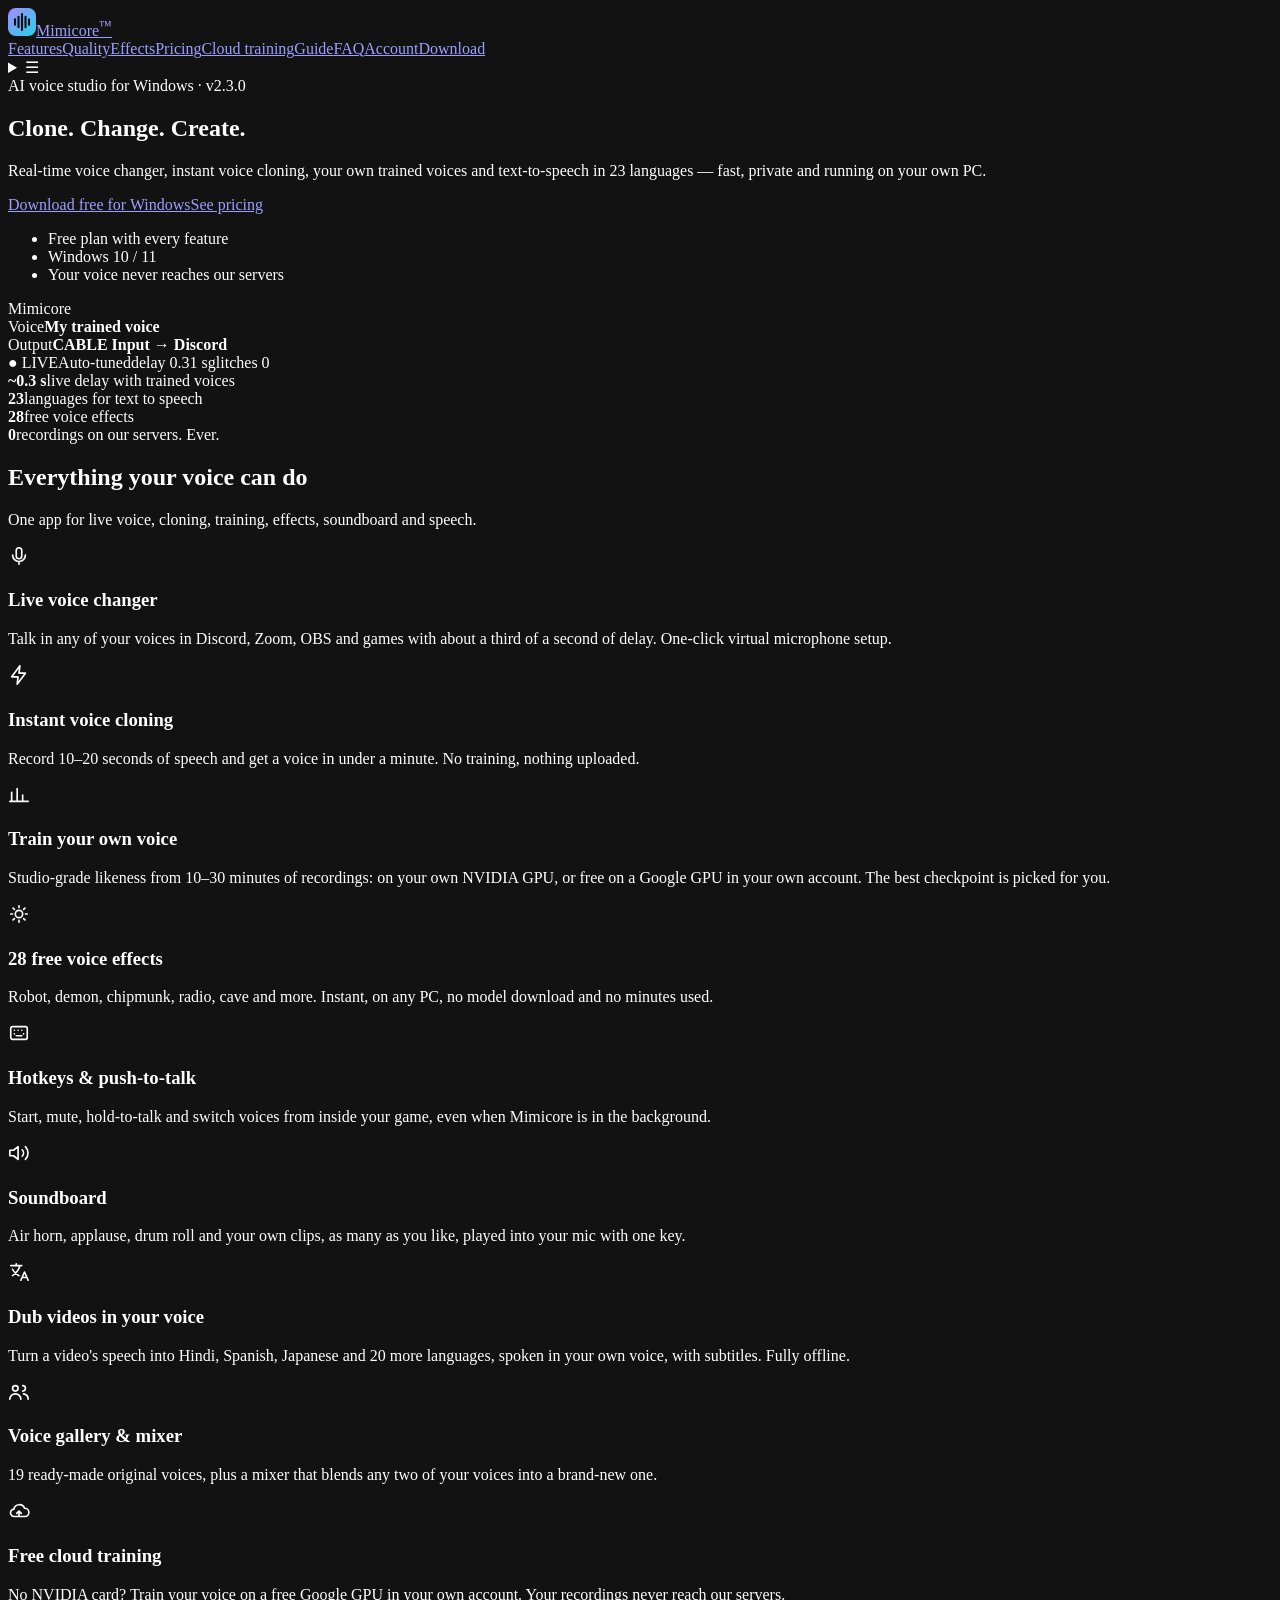
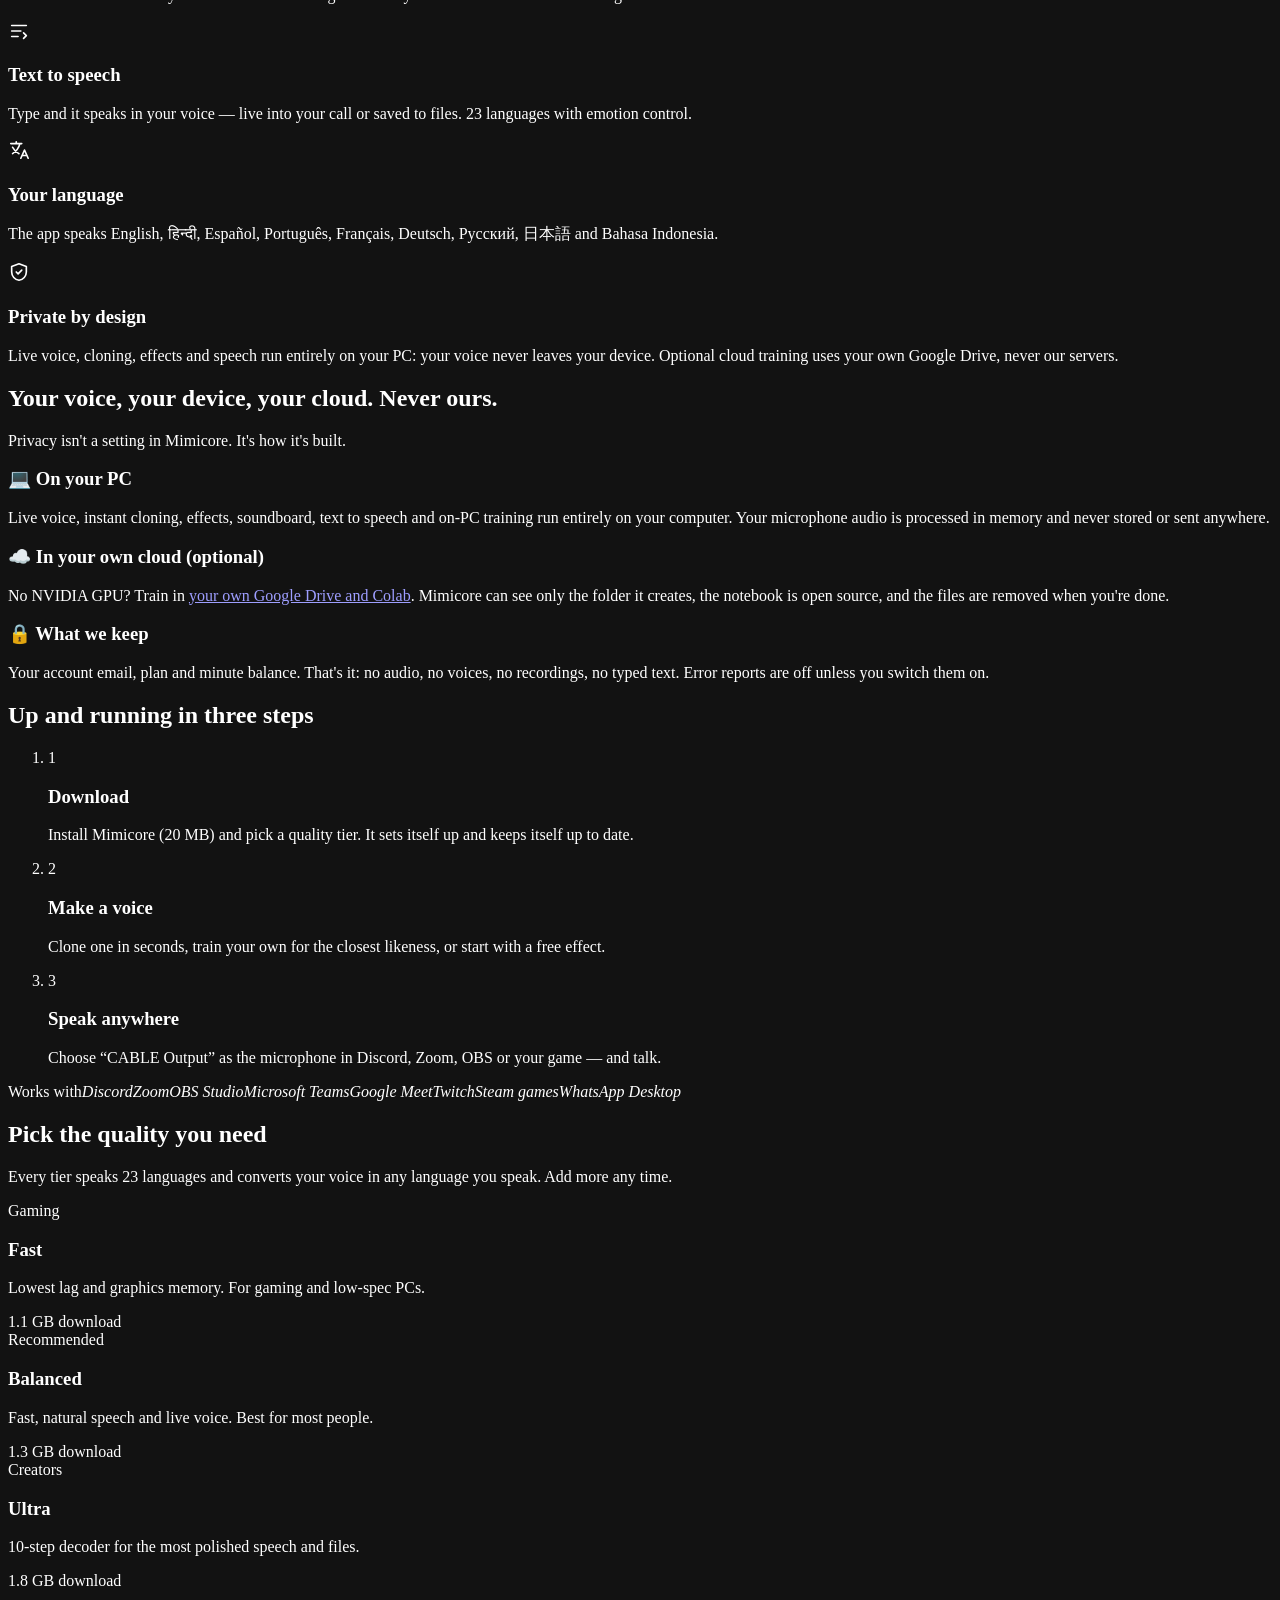
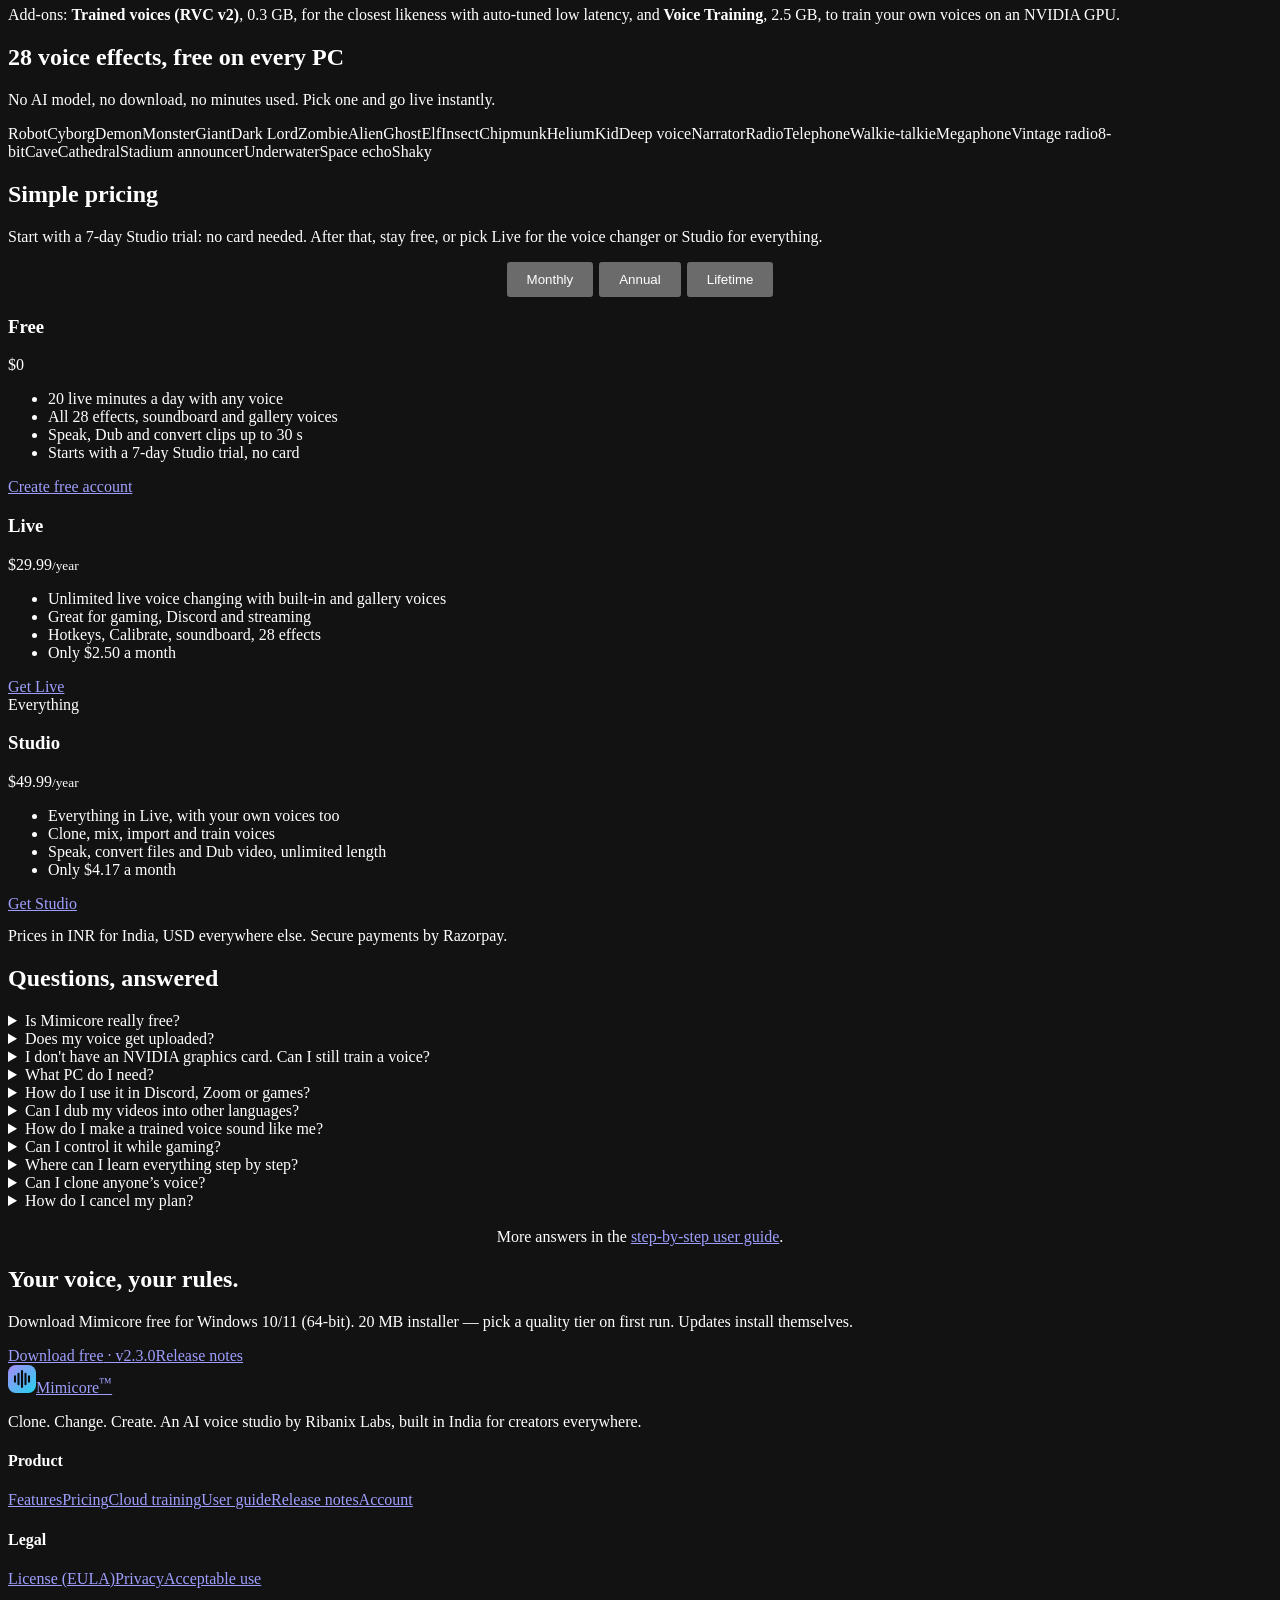
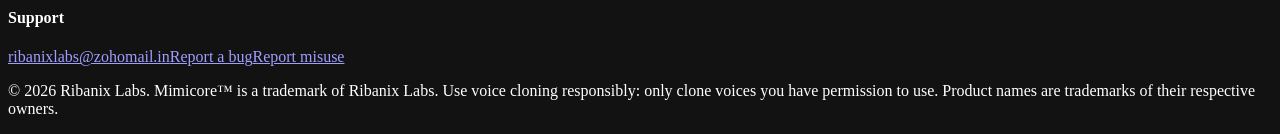
==== commit 74da6c60: "Site update" ====
--- a/index.html
+++ b/index.html
@@ -1 +1 @@
-<!DOCTYPE html><html lang="en"><head><meta charSet="utf-8"/><meta name="viewport" content="width=device-width, initial-scale=1"/><link rel="stylesheet" href="/mimicore-app/_next/static/chunks/418m_sys55coy.css" data-precedence="next"/><link rel="preload" as="script" fetchPriority="low" href="/mimicore-app/_next/static/chunks/310vm2bl3xxpt.js"/><script src="/mimicore-app/_next/static/chunks/19mx3mg6lkumu.js" async=""></script><script src="/mimicore-app/_next/static/chunks/1rj7ns8rte9vc.js" async=""></script><script src="/mimicore-app/_next/static/chunks/0dsdtjjt0gsgd.js" async=""></script><script src="/mimicore-app/_next/static/chunks/turbopack-036nzztw_5l-z.js" async=""></script><script src="/mimicore-app/_next/static/chunks/1mpnoxox0-4cg.js" async=""></script><script src="/mimicore-app/_next/static/chunks/2dn-6z0jod4jg.js" async=""></script><meta name="theme-color" content="#07080d"/><meta name="color-scheme" content="dark"/><title>Mimicore — AI voice changer, voice cloning &amp; text to speech for Windows</title><meta name="description" content="Mimicore by Ribanix Labs: real-time AI voice changer, instant voice cloning, RVC voice training, video dubbing in your own voice, 28 free voice effects, a soundboard and text-to-speech in 23 languages. Your voice never leaves your device; optional cloud training runs in your own Google account. Free plan with every feature."/><meta name="application-name" content="Mimicore"/><meta name="author" content="Ribanix Labs"/><meta name="keywords" content="AI voice changer,voice cloning,real-time voice changer,RVC,text to speech,Discord voice changer,voice effects,AI dubbing,soundboard,Windows"/><link rel="canonical" href="https://ribanixlabs.github.io/mimicore-app/"/><meta property="og:title" content="Mimicore — Clone. Change. Create."/><meta property="og:description" content="Mimicore by Ribanix Labs: real-time AI voice changer, instant voice cloning, RVC voice training, video dubbing in your own voice, 28 free voice effects, a soundboard and text-to-speech in 23 languages. Your voice never leaves your device; optional cloud training runs in your own Google account. Free plan with every feature."/><meta property="og:url" content="https://ribanixlabs.github.io/mimicore-app/"/><meta property="og:site_name" content="Mimicore"/><meta property="og:type" content="website"/><meta name="twitter:card" content="summary"/><meta name="twitter:title" content="Mimicore — Clone. Change. Create."/><meta name="twitter:description" content="Mimicore by Ribanix Labs: real-time AI voice changer, instant voice cloning, RVC voice training, video dubbing in your own voice, 28 free voice effects, a soundboard and text-to-speech in 23 languages. Your voice never leaves your device; optional cloud training runs in your own Google account. Free plan with every feature."/><link rel="icon" href="/mimicore-app/icon.svg?icon.05_4mpzp60w3a.svg" sizes="any" type="image/svg+xml"/><script src="/mimicore-app/_next/static/chunks/0cz1d0mv5g_q7.js" noModule=""></script></head><body><div hidden=""><!--$--><!--/$--></div><header class="nav"><div class="wrap"><a class="brand" href="/mimicore-app/"><svg width="28" height="28" viewBox="0 0 32 32" aria-hidden="true"><defs><linearGradient id="lg" x1="0" y1="0" x2="1" y2="1"><stop offset="0" stop-color="#a78bfa"></stop><stop offset="1" stop-color="#22d3ee"></stop></linearGradient></defs><rect width="32" height="32" rx="9" fill="url(#lg)"></rect><path d="M8 19v-6M12 22V10M16 25V7M20 22V10M24 19v-6" stroke="#0b0d12" stroke-width="2.4" stroke-linecap="round"></path></svg><span>Mimicore<sup>™</sup></span></a><nav class="links"><a href="/mimicore-app/#features">Features</a><a href="/mimicore-app/#models">Quality</a><a href="/mimicore-app/#effects">Effects</a><a href="/mimicore-app/#pricing">Pricing</a><a href="/mimicore-app/train/">Cloud training</a><a href="/mimicore-app/guide/">Guide</a><a href="/mimicore-app/#faq">FAQ</a><a href="/mimicore-app/account/">Account</a><a href="/mimicore-app/#download" class="btn primary">Download</a></nav><details class="menu"><summary aria-label="Menu">☰</summary><nav><a href="/mimicore-app/#features">Features</a><a href="/mimicore-app/#models">Quality</a><a href="/mimicore-app/#effects">Effects</a><a href="/mimicore-app/#pricing">Pricing</a><a href="/mimicore-app/train/">Cloud training</a><a href="/mimicore-app/guide/">Guide</a><a href="/mimicore-app/#faq">FAQ</a><a href="/mimicore-app/account/">Account</a><a href="/mimicore-app/#download">Download</a></nav></details></div></header><main><script type="application/ld+json">{"@context":"https://schema.org","@type":"SoftwareApplication","name":"Mimicore","applicationCategory":"MultimediaApplication","operatingSystem":"Windows 10, Windows 11","softwareVersion":"2.2.0","publisher":{"@type":"Organization","name":"Ribanix Labs"},"offers":[{"@type":"Offer","price":"0","priceCurrency":"INR"},{"@type":"Offer","price":"99","priceCurrency":"INR"}]}</script><section class="hero"><div class="hero-copy"><span class="eyebrow">AI voice studio for Windows<!-- --> · v2.2.0</span><h1>Clone. Change. <span class="grad">Create.</span></h1><p class="lead">Real-time voice changer, instant voice cloning, your own trained voices and text-to-speech in 23 languages — fast, private and running on your own PC.</p><div class="cta-row"><a class="btn primary lg" href="https://github.com/ribanixlabs/mimicore-app/releases/latest/download/Mimicore-setup.exe">Download free for Windows</a><a class="btn ghost lg" href="#pricing">See pricing</a></div><ul class="trust"><li>Free plan with every feature</li><li>Windows 10 / 11</li><li>Your voice never reaches our servers</li></ul></div><div class="mock" aria-hidden="true"><div class="mock-bar"><i></i><i></i><i></i><span>Mimicore</span></div><div class="mock-body"><div class="mock-row"><span>Voice</span><b>My trained voice</b></div><div class="mock-row"><span>Output</span><b>CABLE Input → Discord</b></div><div class="wave"><i style="animation-delay:0ms"></i><i style="animation-delay:73ms"></i><i style="animation-delay:146ms"></i><i style="animation-delay:219ms"></i><i style="animation-delay:292ms"></i><i style="animation-delay:365ms"></i><i style="animation-delay:438ms"></i><i style="animation-delay:511ms"></i><i style="animation-delay:584ms"></i><i style="animation-delay:657ms"></i><i style="animation-delay:730ms"></i><i style="animation-delay:803ms"></i><i style="animation-delay:876ms"></i><i style="animation-delay:49ms"></i><i style="animation-delay:122ms"></i><i style="animation-delay:195ms"></i><i style="animation-delay:268ms"></i><i style="animation-delay:341ms"></i><i style="animation-delay:414ms"></i><i style="animation-delay:487ms"></i><i style="animation-delay:560ms"></i><i style="animation-delay:633ms"></i><i style="animation-delay:706ms"></i><i style="animation-delay:779ms"></i><i style="animation-delay:852ms"></i><i style="animation-delay:25ms"></i><i style="animation-delay:98ms"></i><i style="animation-delay:171ms"></i><i style="animation-delay:244ms"></i><i style="animation-delay:317ms"></i><i style="animation-delay:390ms"></i><i style="animation-delay:463ms"></i><i style="animation-delay:536ms"></i><i style="animation-delay:609ms"></i><i style="animation-delay:682ms"></i><i style="animation-delay:755ms"></i></div><div class="mock-stats"><span class="live">● LIVE</span><span>Auto-tuned</span><span>delay 0.31 s</span><span>glitches 0</span></div></div></div></section><section class="stats"><div><b>~0.3 s</b><span>live delay with trained voices</span></div><div><b>23</b><span>languages for text to speech</span></div><div><b>28</b><span>free voice effects</span></div><div><b>0</b><span>recordings on our servers. Ever.</span></div></section><section id="features" class="section"><h2>Everything your voice can do</h2><p class="sub">One app for live voice, cloning, training, effects, soundboard and speech.</p><div class="grid3"><article class="card feature"><div class="ic"><svg viewBox="0 0 24 24" width="22" height="22" fill="none" stroke="currentColor" stroke-width="1.8" stroke-linecap="round" stroke-linejoin="round" aria-hidden="true"><path d="M12 3a3 3 0 0 0-3 3v6a3 3 0 0 0 6 0V6a3 3 0 0 0-3-3zM5 11a7 7 0 0 0 14 0M12 18v3"></path></svg></div><h3>Live voice changer</h3><p>Talk in any of your voices in Discord, Zoom, OBS and games with about a third of a second of delay. One-click virtual microphone setup.</p></article><article class="card feature"><div class="ic"><svg viewBox="0 0 24 24" width="22" height="22" fill="none" stroke="currentColor" stroke-width="1.8" stroke-linecap="round" stroke-linejoin="round" aria-hidden="true"><path d="M13 2 4 14h7l-1 8 9-12h-7z"></path></svg></div><h3>Instant voice cloning</h3><p>Record 10–20 seconds of speech and get a voice in under a minute. No training, nothing uploaded.</p></article><article class="card feature"><div class="ic"><svg viewBox="0 0 24 24" width="22" height="22" fill="none" stroke="currentColor" stroke-width="1.8" stroke-linecap="round" stroke-linejoin="round" aria-hidden="true"><path d="M4 19V9M10 19V5M16 19v-7M22 19H2"></path></svg></div><h3>Train your own voice</h3><p>Studio-grade likeness from 10–30 minutes of recordings: on your own NVIDIA GPU, or free on a Google GPU in your own account. The best checkpoint is picked for you.</p></article><article class="card feature"><div class="ic"><svg viewBox="0 0 24 24" width="22" height="22" fill="none" stroke="currentColor" stroke-width="1.8" stroke-linecap="round" stroke-linejoin="round" aria-hidden="true"><path d="M12 3v2M12 19v2M5 12H3M21 12h-2M7 7 5.5 5.5M18.5 18.5 17 17M17 7l1.5-1.5M5.5 18.5 7 17M12 8a4 4 0 1 0 0 8 4 4 0 0 0 0-8z"></path></svg></div><h3>28 free voice effects</h3><p>Robot, demon, chipmunk, radio, cave and more. Instant, on any PC, no model download and no minutes used.</p></article><article class="card feature"><div class="ic"><svg viewBox="0 0 24 24" width="22" height="22" fill="none" stroke="currentColor" stroke-width="1.8" stroke-linecap="round" stroke-linejoin="round" aria-hidden="true"><path d="M3 7a2 2 0 0 1 2-2h14a2 2 0 0 1 2 2v10a2 2 0 0 1-2 2H5a2 2 0 0 1-2-2zM7 9h.01M11 9h.01M15 9h.01M7 13h.01M17 13h.01M9 15h6"></path></svg></div><h3>Hotkeys &amp; push-to-talk</h3><p>Start, mute, hold-to-talk and switch voices from inside your game, even when Mimicore is in the background.</p></article><article class="card feature"><div class="ic"><svg viewBox="0 0 24 24" width="22" height="22" fill="none" stroke="currentColor" stroke-width="1.8" stroke-linecap="round" stroke-linejoin="round" aria-hidden="true"><path d="M11 5 6 9H2v6h4l5 4V5zM15.5 8.5a5 5 0 0 1 0 7M19 5a10 10 0 0 1 0 14"></path></svg></div><h3>Soundboard</h3><p>Air horn, applause, drum roll and your own clips, as many as you like, played into your mic with one key.</p></article><article class="card feature"><div class="ic"><svg viewBox="0 0 24 24" width="22" height="22" fill="none" stroke="currentColor" stroke-width="1.8" stroke-linecap="round" stroke-linejoin="round" aria-hidden="true"><path d="M3 5h12M9 3v2M5 9c1.5 3 4 5.5 7 7M13 5c-1 4-3.5 8-8 11M14 21l4-9 4 9M15.5 18h5"></path></svg></div><h3>Dub videos in your voice</h3><p>Turn a video&#x27;s speech into Hindi, Spanish, Japanese and 20 more languages, spoken in your own voice, with subtitles. Fully offline.</p></article><article class="card feature"><div class="ic"><svg viewBox="0 0 24 24" width="22" height="22" fill="none" stroke="currentColor" stroke-width="1.8" stroke-linecap="round" stroke-linejoin="round" aria-hidden="true"><path d="M8 11a3 3 0 1 0 0-6 3 3 0 0 0 0 6zM2 20a6 6 0 0 1 12 0M16 11a3 3 0 1 0 0-6M22 20a6 6 0 0 0-5-5.9"></path></svg></div><h3>Voice gallery &amp; mixer</h3><p>19 ready-made original voices, plus a mixer that blends any two of your voices into a brand-new one.</p></article><article class="card feature"><div class="ic"><svg viewBox="0 0 24 24" width="22" height="22" fill="none" stroke="currentColor" stroke-width="1.8" stroke-linecap="round" stroke-linejoin="round" aria-hidden="true"><path d="M7 18a4 4 0 0 1-.5-8A6 6 0 0 1 18 9a4.5 4.5 0 0 1 .5 9zM12 12v6M9.5 14.5 12 12l2.5 2.5"></path></svg></div><h3>Free cloud training</h3><p>No NVIDIA card? Train your voice on a free Google GPU in your own account. Your recordings never reach our servers.</p></article><article class="card feature"><div class="ic"><svg viewBox="0 0 24 24" width="22" height="22" fill="none" stroke="currentColor" stroke-width="1.8" stroke-linecap="round" stroke-linejoin="round" aria-hidden="true"><path d="M4 6h16M4 12h10M4 18h7M17 14l3 3-3 3"></path></svg></div><h3>Text to speech</h3><p>Type and it speaks in your voice — live into your call or saved to files. 23 languages with emotion control.</p></article><article class="card feature"><div class="ic"><svg viewBox="0 0 24 24" width="22" height="22" fill="none" stroke="currentColor" stroke-width="1.8" stroke-linecap="round" stroke-linejoin="round" aria-hidden="true"><path d="M3 5h12M9 3v2M5 9c1.5 3 4 5.5 7 7M13 5c-1 4-3.5 8-8 11M14 21l4-9 4 9M15.5 18h5"></path></svg></div><h3>Your language</h3><p>The app speaks English, हिन्दी, Español, Português, Français, Deutsch, Русский, 日本語 and Bahasa Indonesia.</p></article><article class="card feature"><div class="ic"><svg viewBox="0 0 24 24" width="22" height="22" fill="none" stroke="currentColor" stroke-width="1.8" stroke-linecap="round" stroke-linejoin="round" aria-hidden="true"><path d="M12 3 4 6v6c0 4.5 3.4 8.3 8 9 4.6-.7 8-4.5 8-9V6zM9 12l2 2 4-4"></path></svg></div><h3>Private by design</h3><p>Live voice, cloning, effects and speech run entirely on your PC: your voice never leaves your device. Optional cloud training uses your own Google Drive, never our servers.</p></article></div></section><section id="privacy" class="section"><h2>Your voice, your device, your cloud. <span class="grad">Never ours.</span></h2><p class="sub">Privacy isn&#x27;t a setting in Mimicore. It&#x27;s how it&#x27;s built.</p><div class="grid3"><article class="card"><h3>💻 On your PC</h3><p>Live voice, instant cloning, effects, soundboard, text to speech and on-PC training run entirely on your computer. Your microphone audio is processed in memory and never stored or sent anywhere.</p></article><article class="card"><h3>☁️ In your own cloud (optional)</h3><p>No NVIDIA GPU? Train in <a href="/mimicore-app/train/">your own Google Drive and Colab</a>. Mimicore can see only the folder it creates, the notebook is open source, and the files are removed when you&#x27;re done.</p></article><article class="card"><h3>🔒 What we keep</h3><p>Your account email, plan and minute balance. That&#x27;s it: no audio, no voices, no recordings, no typed text. Error reports are off unless you switch them on.</p></article></div></section><section class="section"><h2>Up and running in three steps</h2><ol class="steps"><li class="card"><span class="num">1</span><h3>Download</h3><p>Install Mimicore (20 MB) and pick a quality tier. It sets itself up and keeps itself up to date.</p></li><li class="card"><span class="num">2</span><h3>Make a voice</h3><p>Clone one in seconds, train your own for the closest likeness, or start with a free effect.</p></li><li class="card"><span class="num">3</span><h3>Speak anywhere</h3><p>Choose “CABLE Output” as the microphone in Discord, Zoom, OBS or your game — and talk.</p></li></ol><div class="apps"><span>Works with</span><em>Discord</em><em>Zoom</em><em>OBS Studio</em><em>Microsoft Teams</em><em>Google Meet</em><em>Twitch</em><em>Steam games</em><em>WhatsApp Desktop</em></div></section><section id="models" class="section"><h2>Pick the quality you need</h2><p class="sub">Every tier speaks 23 languages and converts your voice in any language you speak. Add more any time.</p><div class="grid3"><article class="card tier "><span class="pill">Gaming</span><h3>Fast</h3><p>Lowest lag and graphics memory. For gaming and low-spec PCs.</p><span class="size">1.1 GB<!-- --> download</span></article><article class="card tier hot"><span class="pill">Recommended</span><h3>Balanced</h3><p>Fast, natural speech and live voice. Best for most people.</p><span class="size">1.3 GB<!-- --> download</span></article><article class="card tier "><span class="pill">Creators</span><h3>Ultra</h3><p>10-step decoder for the most polished speech and files.</p><span class="size">1.8 GB<!-- --> download</span></article></div><p class="note">Add-ons: <b>Trained voices (RVC v2)</b>, 0.3 GB, for the closest likeness with auto-tuned low latency, and<b> Voice Training</b>, 2.5 GB, to train your own voices on an NVIDIA GPU.</p></section><section id="effects" class="section"><h2>28 voice effects, free on every PC</h2><p class="sub">No AI model, no download, no minutes used. Pick one and go live instantly.</p><div class="chips"><span>Robot</span><span>Cyborg</span><span>Demon</span><span>Monster</span><span>Giant</span><span>Dark Lord</span><span>Zombie</span><span>Alien</span><span>Ghost</span><span>Elf</span><span>Insect</span><span>Chipmunk</span><span>Helium</span><span>Kid</span><span>Deep voice</span><span>Narrator</span><span>Radio</span><span>Telephone</span><span>Walkie-talkie</span><span>Megaphone</span><span>Vintage radio</span><span>8-bit</span><span>Cave</span><span>Cathedral</span><span>Stadium announcer</span><span>Underwater</span><span>Space echo</span><span>Shaky</span></div></section><section id="pricing" class="section"><h2>Simple pricing</h2><p class="sub">Start with a 7-day Studio trial: no card needed. After that, stay free, or pick Live for the voice changer or Studio for everything.</p><div class="seg" role="tablist" style="display:flex;justify-content:center;gap:6px;margin:0 auto 18px"><button class="btn ghost" style="padding:8px 18px">Monthly</button><button class="btn primary" style="padding:8px 18px">Annual</button><button class="btn ghost" style="padding:8px 18px">Lifetime</button></div><div class="plans row"><article class="card plan"><h3>Free</h3><p class="price">$0</p><ul><li>20 live minutes a day with any voice</li><li>All 28 effects, soundboard and gallery voices</li><li>Speak, Dub and convert clips up to 30 s</li><li>Starts with a 7-day Studio trial, no card</li></ul><a class="btn ghost block" href="/mimicore-app/account/">Create free account</a></article><article class="card plan"><h3>Live</h3><p class="price">$29.99<small>/year</small></p><ul><li>Unlimited live voice changing with built-in and gallery voices</li><li>Great for gaming, Discord and streaming</li><li>Hotkeys, Calibrate, soundboard, 28 effects</li><li>Only $2.50 a month</li></ul><a class="btn ghost block" href="/mimicore-app/account/#pro">Get Live</a></article><article class="card plan hot"><span class="pill">Everything</span><h3>Studio</h3><p class="price">$49.99<small>/year</small></p><ul><li>Everything in Live, with your own voices too</li><li>Clone, mix, import and train voices</li><li>Speak, convert files and Dub video, unlimited length</li><li>Only $4.17 a month</li></ul><a class="btn primary block" href="/mimicore-app/account/#pro">Get Studio</a></article></div><p class="sub" style="margin-top:14px">Prices in INR for India, USD everywhere else. Secure payments by Razorpay.</p></section><section id="faq" class="section narrow"><h2>Questions, answered</h2><details class="faq"><summary>Is Mimicore really free?</summary><p>Yes. New accounts get 7 days of Studio with no card. After that the free plan keeps 20 minutes of live voice a day, all 28 effects, the soundboard and the voice gallery. Live (from $3.99 a month, ₹99 in India) makes the live voice changer unlimited; Studio (from $6.99, ₹149) unlocks everything: cloning, mixing, training, Speak and Dub. Annual and lifetime options available.</p></details><details class="faq"><summary>Does my voice get uploaded?</summary><p>Never to us. Recording, cloning, live conversion, speech and on-PC training all run on your PC. If you choose cloud training, your recordings go only to your own Google Drive and a Colab session in your own Google account: Mimicore can see only the files it creates there, and they&#x27;re moved to your Drive trash once the voice is installed. We store only your account email and plan.</p></details><details class="faq"><summary>I don&#x27;t have an NVIDIA graphics card. Can I still train a voice?</summary><p>Yes. Cloud training uses a free NVIDIA GPU from Google Colab in your own Google account: same trainer, same three quality levels, same result. Start it in the app (Voices › Train a voice › Cloud) or on the Cloud training page. Instant voices and all effects work on any PC without training.</p></details><details class="faq"><summary>What PC do I need?</summary><p>Windows 10 or 11 (64-bit). A DirectX 12 graphics card from NVIDIA, AMD or Intel is recommended for live voices; effects run on any PC. Training your own voice needs an NVIDIA GTX 16 / RTX 20 series card or newer with 4 GB+.</p></details><details class="faq"><summary>How do I use it in Discord, Zoom or games?</summary><p>Mimicore installs the free VB-CABLE virtual microphone for you with one click. Then pick “CABLE Output” as your microphone in the other app.</p></details><details class="faq"><summary>Can I dub my videos into other languages?</summary><p>Yes. Dub a video transcribes the speech, translates it sentence by sentence and speaks it in your voice, fitted to the original timing. It runs fully offline with the free Dubbing add-on and gives you a WAV track plus SRT subtitles for any video editor.</p></details><details class="faq"><summary>How do I make a trained voice sound like me?</summary><p>Use Calibrate to my voice on the Live page: read one sentence and Mimicore sets the pitch and noise gate for the closest match, then remembers them for that voice.</p></details><details class="faq"><summary>Can I control it while gaming?</summary><p>Yes. Global hotkeys work while a game has focus: start/stop, push-to-talk, mute, switch voices and play soundboard sounds without leaving the game.</p></details><details class="faq"><summary>Where can I learn everything step by step?</summary><p>The user guide walks through every feature, with recipes for Discord, streaming, YouTube dubbing, voiceovers and private calls, plus troubleshooting.</p></details><details class="faq"><summary>Can I clone anyone’s voice?</summary><p>Only your own voice, or a voice whose owner has given you permission. Mimicore records a spoken consent statement and marks generated files as AI-generated. Impersonation and fraud are forbidden by our Acceptable Use Policy.</p></details><details class="faq"><summary>How do I cancel my plan?</summary><p>Any time. India monthly subscriptions cancel from the Razorpay link in your subscription email; other passes simply end when the paid period does. The plan keeps working until then.</p></details><p class="muted" style="text-align:center;margin-top:18px">More answers in the <a href="/mimicore-app/guide/">step-by-step user guide</a>.</p></section><section id="download" class="download card"><h2>Your voice, your rules.</h2><p>Download Mimicore free for Windows 10/11 (64-bit). 20 MB installer — pick a quality tier on first run. Updates install themselves.</p><div class="cta-row"><a class="btn primary lg" href="https://github.com/ribanixlabs/mimicore-app/releases/latest/download/Mimicore-setup.exe">Download free<!-- --> · v2.2.0</a><a class="btn ghost lg" href="https://github.com/ribanixlabs/mimicore-app/releases">Release notes</a></div></section></main><!--$--><!--/$--><footer><div class="wrap"><div class="foot"><div><a class="brand" href="/mimicore-app/"><svg width="28" height="28" viewBox="0 0 32 32" aria-hidden="true"><defs><linearGradient id="lg" x1="0" y1="0" x2="1" y2="1"><stop offset="0" stop-color="#a78bfa"></stop><stop offset="1" stop-color="#22d3ee"></stop></linearGradient></defs><rect width="32" height="32" rx="9" fill="url(#lg)"></rect><path d="M8 19v-6M12 22V10M16 25V7M20 22V10M24 19v-6" stroke="#0b0d12" stroke-width="2.4" stroke-linecap="round"></path></svg><span>Mimicore<sup>™</sup></span></a><p>Clone. Change. Create. An AI voice studio by Ribanix Labs, built in India for creators everywhere.</p></div><div><h4>Product</h4><a href="/mimicore-app/#features">Features</a><a href="/mimicore-app/#pricing">Pricing</a><a href="/mimicore-app/train/">Cloud training</a><a href="/mimicore-app/guide/">User guide</a><a href="https://github.com/ribanixlabs/mimicore-app/releases">Release notes</a><a href="/mimicore-app/account/">Account</a></div><div><h4>Legal</h4><a href="/mimicore-app/legal/eula/">License (EULA)</a><a href="/mimicore-app/legal/privacy/">Privacy</a><a href="/mimicore-app/legal/acceptable-use/">Acceptable use</a></div><div><h4>Support</h4><a href="mailto:ribanixlabs@zohomail.in">ribanixlabs@zohomail.in</a><a href="https://github.com/ribanixlabs/mimicore-app/issues/new?template=support.yml">Report a bug</a><a href="https://github.com/ribanixlabs/mimicore-app/issues/new?template=abuse.yml">Report misuse</a></div></div><p class="legal">© 2026 Ribanix Labs. Mimicore™ is a trademark of Ribanix Labs. Use voice cloning responsibly: only clone voices you have permission to use. Product names are trademarks of their respective owners.</p></div></footer><script src="/mimicore-app/_next/static/chunks/310vm2bl3xxpt.js" id="_R_" async=""></script><script>(self.__next_f=self.__next_f||[]).push([0])</script><script>self.__next_f.push([1,"1:\"$Sreact.fragment\"\n2:I[22016,[\"/mimicore-app/_next/static/chunks/1mpnoxox0-4cg.js\"],\"\"]\n3:I[39756,[\"/mimicore-app/_next/static/chunks/1mpnoxox0-4cg.js\"],\"default\"]\n4:I[37457,[\"/mimicore-app/_next/static/chunks/1mpnoxox0-4cg.js\"],\"default\"]\nc:I[68027,[\"/mimicore-app/_next/static/chunks/1mpnoxox0-4cg.js\"],\"default\",1]\n:HL[\"/mimicore-app/_next/static/chunks/418m_sys55coy.css\",\"style\"]\n0:{\"P\":null,\"c\":[\"\",\"\"],\"q\":\"\",\"i\":false,\"f\":[[[\"\",{\"children\":[\"__PAGE__\",{},\"$undefined\",\"$undefined\",4608]},\"$undefined\",\"$undefined\",4624],[[\"$\",\"$1\",\"c\",{\"children\":[[[\"$\",\"link\",\"0\",{\"rel\":\"stylesheet\",\"href\":\"/mimicore-app/_next/static/chunks/418m_sys55coy.css\",\"precedence\":\"next\",\"crossOrigin\":\"$undefined\",\"nonce\":\"$undefined\"}],[\"$\",\"script\",\"script-0\",{\"src\":\"/mimicore-app/_next/static/chunks/1mpnoxox0-4cg.js\",\"async\":true,\"nonce\":\"$undefined\"}]],[\"$\",\"html\",null,{\"lang\":\"en\",\"children\":[\"$\",\"body\",null,{\"children\":[[\"$\",\"header\",null,{\"className\":\"nav\",\"children\":[\"$\",\"div\",null,{\"className\":\"wrap\",\"children\":[[\"$\",\"$L2\",null,{\"href\":\"/\",\"className\":\"brand\",\"children\":[[\"$\",\"svg\",null,{\"width\":\"28\",\"height\":\"28\",\"viewBox\":\"0 0 32 32\",\"aria-hidden\":\"true\",\"children\":[[\"$\",\"defs\",null,{\"children\":[\"$\",\"linearGradient\",null,{\"id\":\"lg\",\"x1\":\"0\",\"y1\":\"0\",\"x2\":\"1\",\"y2\":\"1\",\"children\":[[\"$\",\"stop\",null,{\"offset\":\"0\",\"stopColor\":\"#a78bfa\"}],[\"$\",\"stop\",null,{\"offset\":\"1\",\"stopColor\":\"#22d3ee\"}]]}]}],[\"$\",\"rect\",null,{\"width\":\"32\",\"height\":\"32\",\"rx\":\"9\",\"fill\":\"url(#lg)\"}],[\"$\",\"path\",null,{\"d\":\"M8 19v-6M12 22V10M16 25V7M20 22V10M24 19v-6\",\"stroke\":\"#0b0d12\",\"strokeWidth\":\"2.4\",\"strokeLinecap\":\"round\"}]]}],[\"$\",\"span\",null,{\"children\":[\"Mimicore\",[\"$\",\"sup\",null,{\"children\":\"™\"}]]}]]}],[\"$\",\"nav\",null,{\"className\":\"links\",\"children\":[[[\"$\",\"a\",\"Features\",{\"href\":\"/mimicore-app/#features\",\"children\":\"Features\"}],[\"$\",\"a\",\"Quality\",{\"href\":\"/mimicore-app/#models\",\"children\":\"Quality\"}],[\"$\",\"a\",\"Effects\",{\"href\":\"/mimicore-app/#effects\",\"children\":\"Effects\"}],[\"$\",\"a\",\"Pricing\",{\"href\":\"/mimicore-app/#pricing\",\"children\":\"Pricing\"}],[\"$\",\"a\",\"Cloud training\",{\"href\":\"/mimicore-app/train/\",\"children\":\"Cloud training\"}],[\"$\",\"a\",\"Guide\",{\"href\":\"/mimicore-app/guide/\",\"children\":\"Guide\"}],[\"$\",\"a\",\"FAQ\",{\"href\":\"/mimicore-app/#faq\",\"children\":\"FAQ\"}]],[\"$\",\"$L2\",null,{\"href\":\"/account/\",\"children\":\"Account\"}],[\"$\",\"a\",null,{\"href\":\"/mimicore-app/#download\",\"className\":\"btn primary\",\"children\":\"Download\"}]]}],[\"$\",\"details\",null,{\"className\":\"menu\",\"children\":[[\"$\",\"summary\",null,{\"aria-label\":\"Menu\",\"children\":\"☰\"}],[\"$\",\"nav\",null,{\"children\":[[[\"$\",\"a\",\"Features\",{\"href\":\"/mimicore-app/#features\",\"children\":\"Features\"}],[\"$\",\"a\",\"Quality\",{\"href\":\"/mimicore-app/#models\",\"children\":\"Quality\"}],[\"$\",\"a\",\"Effects\",{\"href\":\"/mimicore-app/#effects\",\"children\":\"Effects\"}],[\"$\",\"a\",\"Pricing\",{\"href\":\"/mimicore-app/#pricing\",\"children\":\"Pricing\"}],[\"$\",\"a\",\"Cloud training\",{\"href\":\"/mimicore-app/train/\",\"children\":\"Cloud training\"}],[\"$\",\"a\",\"Guide\",{\"href\":\"/mimicore-app/guide/\",\"children\":\"Guide\"}],[\"$\",\"a\",\"FAQ\",{\"href\":\"/mimicore-app/#faq\",\"children\":\"FAQ\"}]],[\"$\",\"$L2\",null,{\"href\":\"/account/\",\"children\":\"Account\"}],[\"$\",\"a\",null,{\"href\":\"/mimicore-app/#download\",\"children\":\"Download\"}]]}]]}]]}]}],[\"$\",\"$L3\",null,{\"parallelRouterKey\":\"children\",\"error\":\"$undefined\",\"errorStyles\":\"$undefined\",\"errorScripts\":\"$undefined\",\"template\":[\"$\",\"$L4\",null,{}],\"templateStyles\":\"$undefined\",\"templateScripts\":\"$undefined\",\"notFound\":[[[\"$\",\"title\",null,{\"children\":\"404: This page could not be found.\"}],[\"$\",\"div\",null,{\"style\":{\"fontFamily\":\"system-ui,\\\"Segoe UI\\\",Roboto,Helvetica,Arial,sans-serif,\\\"Apple Color Emoji\\\",\\\"Segoe UI Emoji\\\"\",\"height\":\"100vh\",\"textAlign\":\"center\",\"display\":\"flex\",\"flexDirection\":\"column\",\"alignItems\":\"center\",\"justifyContent\":\"center\"},\"children\":[\"$\",\"div\",null,{\"children\":[[\"$\",\"style\",null,{\"dangerouslySetInnerHTML\":{\"__html\":\"body{color:#000;background:#fff;margin:0}.next-error-h1{border-right:1px solid rgba(0,0,0,.3)}@media (prefers-color-scheme:dark){body{color:#fff;background:#000}.next-error-h1{border-right:1px solid rgba(255,255,255,.3)}}\"}}],[\"$\",\"h1\",null,{\"className\":\"next-error-h1\",\"style\":{\"display\":\"inline-block\",\"margin\":\"0 20px 0 0\",\"padding\":\"0 23px 0 0\",\"fontSize\":24,\"fontWeight\":500,\"verticalAlign\":\"top\",\"lineHeight\":\"49px\"},\"children\":404}],[\"$\",\"div\",null,{\"style\":{\"display\":\"inline-block\"},\"children\":[\"$\",\"h2\",null,{\"style\":{\"fontSize\":14,\"fontWeight\":400,\"lineHeight\":\"49px\",\"margin\":0},\"children\":\"This page could not be found.\"}]}]]}]}]],[]],\"forbidden\":\"$undefined\",\"unauthorized\":\"$undefined\"}],[\"$\",\"footer\",null,{\"children\":[\"$\",\"div\",null,{\"className\":\"wrap\",\"children\":[[\"$\",\"div\",null,{\"className\":\"foot\",\"children\":[[\"$\",\"div\",null,{\"children\":[[\"$\",\"$L2\",null,{\"href\":\"/\",\"className\":\"brand\",\"children\":[[\"$\",\"svg\",null,{\"width\":\"28\",\"height\":\"28\",\"viewBox\":\"0 0 32 32\",\"aria-hidden\":\"true\",\"children\":[[\"$\",\"defs\",null,{\"children\":[\"$\",\"linearGradient\",null,{\"id\":\"lg\",\"x1\":\"0\",\"y1\":\"0\",\"x2\":\"1\",\"y2\":\"1\",\"children\":[[\"$\",\"stop\",null,{\"offset\":\"0\",\"stopColor\":\"#a78bfa\"}],[\"$\",\"stop\",null,{\"offset\":\"1\",\"stopColor\":\"#22d3ee\"}]]}]}],[\"$\",\"rect\",null,{\"width\":\"32\",\"height\":\"32\",\"rx\":\"9\",\"fill\":\"url(#lg)\"}],[\"$\",\"path\",null,{\"d\":\"M8 19v-6M12 22V10M16 25V7M20 22V10M24 19v-6\",\"stroke\":\"#0b0d12\",\"strokeWidth\":\"2.4\",\"strokeLinecap\":\"round\"}]]}],[\"$\",\"span\",null,{\"children\":[\"Mimicore\",[\"$\",\"sup\",null,{\"children\":\"™\"}]]}]]}],\"$L5\"]}],\"$L6\",\"$L7\",\"$L8\"]}],\"$L9\"]}]}]]}]}]]}],{\"children\":[\"$La\",{},null,false,null]},null,false,null],\"$Lb\",false]],\"m\":\"$undefined\",\"G\":[\"$c\",[\"$Ld\"]],\"S\":true,\"h\":null,\"r\":\"$undefined\",\"s\":\"$undefined\",\"a\":\"$undefined\",\"l\":\"$undefined\",\"p\":\"$undefined\",\"d\":\"$undefined\",\"b\":\"P-5CH9j0I8bcOItCBxvTS\"}\n1b:I[97367,[\"/mimicore-app/_next/static/chunks/1mpnoxox0-4cg.js\"],\"ViewportBoundary\"]\n1d:I[97367,[\"/mimicore-app/_next/static/chunks/1mpnoxox0-4cg.js\"],\"MetadataBoundary\"]\n1e:\"$Sreact.suspense\"\n5:[\"$\",\"p\",null,{\"children\":\"Clone. Change. Create. An AI voice studio by Ribanix Labs, built in India for creators everywhere.\"}]\n6:[\"$\",\"div\",null,{\"children\":[[\"$\",\"h4\",null,{\"children\":\"Product\"}],[\"$\",\"a\",null,{\"href\":\"/mimicore-app/#features\",\"children\":\"Features\"}],[\"$\",\"a\",null,{\"href\":\"/mimicore-app/#pricing\",\"children\":\"Pricing\"}],[\"$\",\"a\",null,{\"href\":\"/mimicore-app/train/\",\"children\":\"Cloud training\"}],[\"$\",\"a\",null,{\"href\":\"/mimicore-app/guide/\",\"children\":\"User guide\"}],[\"$\",\"a\",null,{\"href\":\"https://github.com/ribanixlabs/mimicore-app/releases\",\"children\":\"Release notes\"}],[\"$\",\"$L2\",null,{\"href\":\"/account/\",\"children\":\"Account\"}]]}]\n7:[\"$\",\"div\",null,{\"children\":[[\"$\",\"h4\",null,{\"children\":\"Legal\"}],[\"$\",\"$L2\",null,{\"href\":\"/legal/eula/\",\"children\":\"License (EULA)\"}],[\"$\",\"$L2\",null,{\"href\":\"/legal/privacy/\",\"children\":\"Privacy\"}],[\"$\",\"$L2\",null,{\"href\":\"/legal/acceptable-use/\",\"children\":\"Acceptable use\"}]]}]\n8:[\"$\",\"div\",null,{\"children\":[[\"$\",\"h4\",null,{\"children\":\"Support\"}],[\"$\",\"a\",null,{\"href\":\"mailto:ribanixlabs@zohomail.in\",\"children\":\"ribanixlabs@zohomail.in\"}],[\"$\",\"a\",null,{\"href\":\"https://github.com/ribanixlabs/mimicore-app/issues/new?template=support.yml\",\"children\":\"Report a bug\"}],[\"$\",\"a\",null,{\"href\":\"https://github.com/ribanixlabs/mimicore-app/issues/new?template=abuse.yml\",\"children\":\"Report misuse\"}]]}]\n9:[\"$\",\"p\",null,{\"className\":\"legal\",\"children\":\"© 2026 Ribanix Labs. Mimicore™ is a trademark of Ribanix Labs. Use voice cloning responsibly: only clone voices you have permission to use. Product names are trademarks of their respective owners.\"}]\na:[\"$\",\"$1\",\"c\",{\"children\":[[\"$\",\"main\",null,{\"children\":[[\"$\",\"script\",null,{\"type\":\"application/ld+json\",\"dangerouslySetInnerHTML\":{\"__html\":\"{\\\"@context\\\":\\\"https://schema.org\\\",\\\"@type\\\":\\\"SoftwareApplication\\\",\\\"name\\\":\\\"Mimicore\\\",\\\"applicationCategory\\\":\\\"MultimediaApplication\\\",\\\"operatingSystem\\\":\\\"Windows 10, Windows 11\\\",\\\"softwareVersion\\\":\\\"2.2.0\\\",\\\"publisher\\\":{\\\"@type\\\":\\\"Organization\\\",\\\"name\\\":\\\"Ribanix Labs\\\"},\\\"offers\\\":[{\\\"@type\\\":\\\"Offer\\\",\\\"price\\\":\\\"0\\\",\\\"priceCurrency\\\":\\\"INR\\\"},{\\\"@type\\\":\\\"Offer\\\",\\\"price\\\":\\\"99\\\",\\\"priceCurrency\\\":\\\"INR\\\"}]}\"}}],[\"$\",\"section\",null,{\"className\":\"hero\",\"children\":[[\"$\",\"div\",null,{\"className\":\"hero-copy\",\"children\":[[\"$\",\"span\",null,{\"className\":\"eyebrow\",\"children\":[\"AI voice studio for Windows\",\" · v2.2.0\"]}],[\"$\",\"h1\",null,{\"children\":[\"Clone. Change. \",[\"$\",\"span\",null,{\"className\":\"grad\",\"children\":\"Create.\"}]]}],[\"$\",\"p\",null,{\"className\":\"lead\",\"children\":\"Real-time voice changer, instant voice cloning, your own trained voices and text-to-speech in 23 languages — fast, private and running on your own PC.\"}],[\"$\",\"div\",null,{\"className\":\"cta-row\",\"children\":[[\"$\",\"a\",null,{\"className\":\"btn primary lg\",\"href\":\"https://github.com/ribanixlabs/mimicore-app/releases/latest/download/Mimicore-setup.exe\",\"children\":\"Download free for Windows\"}],[\"$\",\"a\",null,{\"className\":\"btn ghost lg\",\"href\":\"#pricing\",\"children\":\"See pricing\"}]]}],[\"$\",\"ul\",null,{\"className\":\"trust\",\"children\":[[\"$\",\"li\",null,{\"children\":\"Free plan with every feature\"}],[\"$\",\"li\",null,{\"children\":\"Windows 10 / 11\"}],[\"$\",\"li\",null,{\"children\":\"Your voice never reaches our servers\"}]]}]]}],[\"$\",\"div\",null,{\"className\":\"mock\",\"aria-hidden\":\"true\",\"children\":[[\"$\",\"div\",null,{\"className\":\"mock-bar\",\"children\":[[\"$\",\"i\",null,{}],[\"$\",\"i\",null,{}],[\"$\",\"i\",null,{}],[\"$\",\"span\",null,{\"children\":\"Mimicore\"}]]}],[\"$\",\"div\",null,{\"className\":\"mock-body\",\"children\":[[\"$\",\"div\",null,{\"className\":\"mock-row\",\"children\":[[\"$\",\"span\",null,{\"children\":\"Voice\"}],[\"$\",\"b\",null,{\"children\":\"My trained voice\"}]]}],[\"$\",\"div\",null,{\"className\":\"mock-row\",\"children\":[[\"$\",\"span\",null,{\"children\":\"Output\"}],[\"$\",\"b\",null,{\"children\":\"CABLE Input → Discord\"}]]}],[\"$\",\"div\",null,{\"className\":\"wave\",\"children\":[[\"$\",\"i\",\"0\",{\"style\":{\"animationDelay\":\"0ms\"}}],[\"$\",\"i\",\"1\",{\"style\":{\"animationDelay\":\"73ms\"}}],[\"$\",\"i\",\"2\",{\"style\":{\"animationDelay\":\"146ms\"}}],[\"$\",\"i\",\"3\",{\"style\":{\"animationDelay\":\"219ms\"}}],[\"$\",\"i\",\"4\",{\"style\":{\"animationDelay\":\"292ms\"}}],[\"$\",\"i\",\"5\",{\"style\":{\"animationDelay\":\"365ms\"}}],[\"$\",\"i\",\"6\",{\"style\":{\"animationDelay\":\"438ms\"}}],[\"$\",\"i\",\"7\",{\"style\":{\"animationDelay\":\"511ms\"}}],[\"$\",\"i\",\"8\",{\"style\":{\"animationDelay\":\"584ms\"}}],[\"$\",\"i\",\"9\",{\"style\":{\"animationDelay\":\"657ms\"}}],[\"$\",\"i\",\"10\",{\"style\":{\"animationDelay\":\"730ms\"}}],[\"$\",\"i\",\"11\",{\"style\":{\"animationDelay\":\"803ms\"}}],[\"$\",\"i\",\"12\",{\"style\":{\"animationDelay\":\"876ms\"}}],[\"$\",\"i\",\"13\",{\"style\":{\"animationDelay\":\"49ms\"}}],[\"$\",\"i\",\"14\",{\"style\":{\"animationDelay\":\"122ms\"}}],[\"$\",\"i\",\"15\",{\"style\":{\"animationDelay\":\"195ms\"}}],[\"$\",\"i\",\"16\",{\"style\":{\"animationDelay\":\"268ms\"}}],[\"$\",\"i\",\"17\",{\"style\":{\"animationDelay\":\"341ms\"}}],[\"$\",\"i\",\"18\",{\"style\":{\"animationDelay\":\"414ms\"}}],[\"$\",\"i\",\"19\",{\"style\":{\"animationDelay\":\"487ms\"}}],[\"$\",\"i\",\"20\",{\"style\":{\"animationDelay\":\"560ms\"}}],[\"$\",\"i\",\"21\",{\"style\":{\"animationDelay\":\"633ms\"}}],[\"$\",\"i\",\"22\",{\"style\":{\"animationDelay\":\"706ms\"}}],[\"$\",\"i\",\"23\",{\"style\":{\"animationDelay\":\"779ms\"}}],[\"$\",\"i\",\"24\",{\"style\":{\"animationDelay\":\"852ms\"}}],[\"$\",\"i\",\"25\",{\"style\":{\"animationDelay\":\"25ms\"}}],[\"$\",\"i\",\"26\",{\"style\":{\"animationDelay\":\"98ms\"}}],[\"$\",\"i\",\"27\",{\"style\":{\"animationDelay\":\"171ms\"}}],[\"$\",\"i\",\"28\",{\"style\":{\"animationDelay\":\"244ms\"}}],[\"$\",\"i\",\"29\",{\"style\":{\"animationDelay\":\"317ms\"}}],[\"$\",\"i\",\"30\",{\"style\":{\"animationDelay\":\"390ms\"}}],[\"$\",\"i\",\"31\",{\"style\":{\"animationDelay\":\"463ms\"}}],[\"$\",\"i\",\"32\",{\"style\":{\"animationDelay\":\"536ms\"}}],[\"$\",\"i\",\"33\",{\"style\":{\"animationDelay\":\"609ms\"}}],[\"$\",\"i\",\"34\",{\"style\":{\"animationDelay\":\"682ms\"}}],[\"$\",\"i\",\"35\",{\"style\":{\"animationDelay\":\"755ms\"}}]]}],[\"$\",\"div\",null,{\"className\":\"mock-stats\",\"children\":[[\"$\",\"span\",null,{\"className\":\"live\",\"children\":\"● LIVE\"}],[\"$\",\"span\",null,{\"children\":\"Auto-tuned\"}],[\"$\",\"span\",null,{\"children\":\"delay 0.31 s\"}],[\"$\",\"span\",null,{\"children\":\"glitches 0\"}]]}]]}]]}]]}],[\"$\",\"section\",null,{\"className\":\"stats\",\"children\":[[\"$\",\"div\",\"live delay with trained voices\",{\"children\":[[\"$\",\"b\",null,{\"children\":\"~0.3 s\"}],[\"$\",\"span\",null,{\"children\":\"live delay with trained voices\"}]]}],[\"$\",\"div\",\"languages for text to speech\",{\"children\":[[\"$\",\"b\",null,{\"children\":\"23\"}],[\"$\",\"span\",null,{\"children\":\"languages for text to speech\"}]]}],[\"$\",\"div\",\"free voice effects\",{\"children\":[\"$Le\",\"$Lf\"]}],\"$L10\"]}],\"$L11\",\"$L12\",\"$L13\",\"$L14\",\"$L15\",\"$L16\",\"$L17\",\"$L18\"]}],[\"$L19\"],\"$L1a\"]}]\nb:[\"$\",\"$1\",\"h\",{\"children\":[null,[\"$\",\"$L1b\",null,{\"children\":\"$L1c\"}],[\"$\",\"div\",null,{\"hidden\":true,\"children\":[\"$\",\"$L1d\",null,{\"children\":[\"$\",\"$1e\",null,{\"name\":\"Next.Metadata\",\"children\":\"$L1f\"}]}]}],null]}]\nd:[\"$\",\"link\",\"0\",{\"rel\":\"stylesheet\",\"href\":\"/mimicore-app/_next/static/chunks/418m_sys55coy.css\",\"precedence\":\"next\",\"crossOrigin\":\"$undefined\",\"nonce\":\"$undefined\"}]\n28:I[58403,[\"/mimicore-app/_next/static/chunks/1mpnoxox0-4cg.js\",\"/mimicore-app/_next/static/chunks/2dn-6z0jod4jg.js\"],\"Plans\"]\n2e:I[97367,[\"/mimicore-app/_next/static/chunks/1mpnoxox0-4cg.js\"],\"OutletBoundary\"]\ne:[\"$\",\"b\",null,{\"children\":\"28\"}]\nf:[\"$\",\"span\",null,{\"children\":\"free voice effects\"}]\n10:[\"$\",\"div\",\"recordings on our servers. Ever.\",{\"children\":[[\"$\",\"b\",null,{\"children\":\"0\"}],[\"$\",\"span\",null,{\"children\":\"recordings on our servers. Ever.\"}]]}]\n11:[\"$\",\"section\",null,{\"id\":\"features\",\"className\":\"section\",\"children\":[[\"$\",\"h2\",null,{\"children\":\"Everything your voice can do\"}],[\"$\",\"p\",null,{\"className\":\"sub\",\"children\":\"One app for live voice, cloning, training, effects, soundboard and speech.\"}],[\"$\",\"div\",null,{\"className\":\"grid3\",\"children\":[[\"$\",\"article\",\"Live voice changer\",{\"className\":\"card feature\",\"children\":[[\"$\",\"div\",null,{\"className\":\"ic\",\"children\":[\"$\",\"svg\",null,{\"viewBox\":\"0 0 24 24\",\"width\":\"22\",\"height\":\"22\",\"fill\":\"none\",\"stroke\":\"currentColor\",\"strokeWidth\":\"1.8\",\"strokeLinecap\":\"round\",\"strokeLinejoin\":\"round\",\"aria-hidden\":\"true\",\"children\":[\"$\",\"path\",null,{\"d\":\"M12 3a3 3 0 0 0-3 3v6a3 3 0 0 0 6 0V6a3 3 0 0 0-3-3zM5 11a7 7 0 0 0 14 0M12 18v3\"}]}]}],[\"$\",\"h3\",null,{\"children\":\"Live voice changer\"}],[\"$\",\"p\",null,{\"children\":\"Talk in any of your voices in Discord, Zoom, OBS and games with about a third of a second of delay. One-click virtual microphone setup.\"}]]}],[\"$\",\"article\",\"Instant voice cloning\",{\"className\":\"card feature\",\"children\":[[\"$\",\"div\",null,{\"className\":\"ic\",\"children\":[\"$\",\"svg\",null,{\"viewBox\":\"0 0 24 24\",\"width\":\"22\",\"height\":\"22\",\"fill\":\"none\",\"stroke\":\"currentColor\",\"strokeWidth\":\"1.8\",\"strokeLinecap\":\"round\",\"strokeLinejoin\":\"round\",\"aria-hidden\":\"true\",\"children\":[\"$\",\"path\",null,{\"d\":\"M13 2 4 14h7l-1 8 9-12h-7z\"}]}]}],[\"$\",\"h3\",null,{\"children\":\"Instant voice cloning\"}],[\"$\",\"p\",null,{\"children\":\"Record 10–20 seconds of speech and get a voice in under a minute. No training, nothing uploaded.\"}]]}],[\"$\",\"article\",\"Train your own voice\",{\"className\":\"card feature\",\"children\":[[\"$\",\"div\",null,{\"className\":\"ic\",\"children\":[\"$\",\"svg\",null,{\"viewBox\":\"0 0 24 24\",\"width\":\"22\",\"height\":\"22\",\"fill\":\"none\",\"stroke\":\"currentColor\",\"strokeWidth\":\"1.8\",\"strokeLinecap\":\"round\",\"strokeLinejoin\":\"round\",\"aria-hidden\":\"true\",\"children\":[\"$\",\"path\",null,{\"d\":\"M4 19V9M10 19V5M16 19v-7M22 19H2\"}]}]}],[\"$\",\"h3\",null,{\"children\":\"Train your own voice\"}],[\"$\",\"p\",null,{\"children\":\"Studio-grade likeness from 10–30 minutes of recordings: on your own NVIDIA GPU, or free on a Google GPU in your own account. The best checkpoint is picked for you.\"}]]}],[\"$\",\"article\",\"28 free voice effects\",{\"className\":\"card feature\",\"children\":[[\"$\",\"div\",null,{\"className\":\"ic\",\"children\":[\"$\",\"svg\",null,{\"viewBox\":\"0 0 24 24\",\"width\":\"22\",\"height\":\"22\",\"fill\":\"none\",\"stroke\":\"currentColor\",\"strokeWidth\":\"1.8\",\"strokeLinecap\":\"round\",\"strokeLinejoin\":\"round\",\"aria-hidden\":\"true\",\"children\":[\"$\",\"path\",null,{\"d\":\"M12 3v2M12 19v2M5 12H3M21 12h-2M7 7 5.5 5.5M18.5 18.5 17 17M17 7l1.5-1.5M5.5 18.5 7 17M12 8a4 4 0 1 0 0 8 4 4 0 0 0 0-8z\"}]}]}],[\"$\",\"h3\",null,{\"children\":\"28 free voice effects\"}],[\"$\",\"p\",null,{\"children\":\"Robot, demon, chipmunk, radio, cave and more. Instant, on any PC, no model download and no minutes used.\"}]]}],[\"$\",\"article\",\"Hotkeys \u0026 push-to-talk\",{\"className\":\"card feature\",\"children\":[[\"$\",\"div\",null,{\"className\":\"ic\",\"children\":[\"$\",\"svg\",null,{\"viewBox\":\"0 0 24 24\",\"width\":\"22\",\"height\":\"22\",\"fill\":\"none\",\"stroke\":\"currentColor\",\"strokeWidth\":\"1.8\",\"strokeLinecap\":\"round\",\"strokeLinejoin\":\"round\",\"aria-hidden\":\"true\",\"children\":[\"$\",\"path\",null,{\"d\":\"M3 7a2 2 0 0 1 2-2h14a2 2 0 0 1 2 2v10a2 2 0 0 1-2 2H5a2 2 0 0 1-2-2zM7 9h.01M11 9h.01M15 9h.01M7 13h.01M17 13h.01M9 15h6\"}]}]}],[\"$\",\"h3\",null,{\"children\":\"Hotkeys \u0026 push-to-talk\"}],[\"$\",\"p\",null,{\"children\":\"Start, mute, hold-to-talk and switch voices from inside your game, even when Mimicore is in the background.\"}]]}],[\"$\",\"article\",\"Soundboard\",{\"className\":\"card feature\",\"children\":[[\"$\",\"div\",null,{\"className\":\"ic\",\"children\":[\"$\",\"svg\",null,{\"viewBox\":\"0 0 24 24\",\"width\":\"22\",\"height\":\"22\",\"fill\":\"none\",\"stroke\":\"currentColor\",\"strokeWidth\":\"1.8\",\"strokeLinecap\":\"round\",\"strokeLinejoin\":\"round\",\"aria-hidden\":\"true\",\"children\":[\"$\",\"path\",null,{\"d\":\"M11 5 6 9H2v6h4l5 4V5zM15.5 8.5a5 5 0 0 1 0 7M19 5a10 10 0 0 1 0 14\"}]}]}],[\"$\",\"h3\",null,{\"children\":\"Soundboard\"}],[\"$\",\"p\",null,{\"children\":\"Air horn, applause, drum roll and your own clips, as many as you like, played into your mic with one key.\"}]]}],[\"$\",\"article\",\"Dub videos in your voice\",{\"className\":\"card feature\",\"children\":[[\"$\",\"div\",null,{\"className\":\"ic\",\"children\":[\"$\",\"svg\",null,{\"viewBox\":\"0 0 24 24\",\"width\":\"22\",\"height\":\"22\",\"fill\":\"none\",\"stroke\":\"currentColor\",\"strokeWidth\":\"1.8\",\"strokeLinecap\":\"round\",\"strokeLinejoin\":\"round\",\"aria-hidden\":\"true\",\"children\":\"$L20\"}]}],\"$L21\",\"$L22\"]}],\"$L23\",\"$L24\",\"$L25\",\"$L26\",\"$L27\"]}]]}]\n12:[\"$\",\"section\",null,{\"id\":\"privacy\",\"className\":\"section\",\"children\":[[\"$\",\"h2\",null,{\"children\":[\"Your voice, your device, your cloud. \",[\"$\",\"span\",null,{\"className\":\"grad\",\"children\":\"Never ours.\"}]]}],[\"$\",\"p\",null,{\"className\":\"sub\",\"children\":\"Privacy isn't a setting in Mimicore. It's how it's built.\"}],[\"$\",\"div\",null,{\"className\":\"grid3\",\"children\":[[\"$\",\"article\",null,{\"className\":\"card\",\"children\":[[\"$\",\"h3\",null,{\"children\":\"💻 On your PC\"}],[\"$\",\"p\",null,{\"children\":\"Live voice, instant cloning, effects, soundboard, text to speech and on-PC training run entirely on your computer. Your microphone audio is processed in memory and never stored or sent anywhere.\"}]]}],[\"$\",\"article\",null,{\"className\":\"card\",\"children\":[[\"$\",\"h3\",null,{\"children\":\"☁️ In your own cloud (optional)\"}],[\"$\",\"p\",null,{\"children\":[\"No NVIDIA GPU? Train in \",[\"$\",\"a\",null,{\"href\":\"/mimicore-app/train/\",\"children\":\"your own Google Drive and Colab\"}],\". Mimicore can see only the folder it creates, the notebook is open source, and the files are removed when you're done.\"]}]]}],[\"$\",\"article\",null,{\"className\":\"card\",\"children\":[[\"$\",\"h3\",null,{\"children\":\"🔒 What we keep\"}],[\"$\",\"p\",null,{\"children\":\"Your account email, plan and minute balance. That's it: no audio, no voices, no recordings, no typed text. Error reports are off unless you switch them on.\"}]]}]]}]]}]\n"])</script><script>self.__next_f.push([1,"13:[\"$\",\"section\",null,{\"className\":\"section\",\"children\":[[\"$\",\"h2\",null,{\"children\":\"Up and running in three steps\"}],[\"$\",\"ol\",null,{\"className\":\"steps\",\"children\":[[\"$\",\"li\",\"Download\",{\"className\":\"card\",\"children\":[[\"$\",\"span\",null,{\"className\":\"num\",\"children\":1}],[\"$\",\"h3\",null,{\"children\":\"Download\"}],[\"$\",\"p\",null,{\"children\":\"Install Mimicore (20 MB) and pick a quality tier. It sets itself up and keeps itself up to date.\"}]]}],[\"$\",\"li\",\"Make a voice\",{\"className\":\"card\",\"children\":[[\"$\",\"span\",null,{\"className\":\"num\",\"children\":2}],[\"$\",\"h3\",null,{\"children\":\"Make a voice\"}],[\"$\",\"p\",null,{\"children\":\"Clone one in seconds, train your own for the closest likeness, or start with a free effect.\"}]]}],[\"$\",\"li\",\"Speak anywhere\",{\"className\":\"card\",\"children\":[[\"$\",\"span\",null,{\"className\":\"num\",\"children\":3}],[\"$\",\"h3\",null,{\"children\":\"Speak anywhere\"}],[\"$\",\"p\",null,{\"children\":\"Choose “CABLE Output” as the microphone in Discord, Zoom, OBS or your game — and talk.\"}]]}]]}],[\"$\",\"div\",null,{\"className\":\"apps\",\"children\":[[\"$\",\"span\",null,{\"children\":\"Works with\"}],[[\"$\",\"em\",\"Discord\",{\"children\":\"Discord\"}],[\"$\",\"em\",\"Zoom\",{\"children\":\"Zoom\"}],[\"$\",\"em\",\"OBS Studio\",{\"children\":\"OBS Studio\"}],[\"$\",\"em\",\"Microsoft Teams\",{\"children\":\"Microsoft Teams\"}],[\"$\",\"em\",\"Google Meet\",{\"children\":\"Google Meet\"}],[\"$\",\"em\",\"Twitch\",{\"children\":\"Twitch\"}],[\"$\",\"em\",\"Steam games\",{\"children\":\"Steam games\"}],[\"$\",\"em\",\"WhatsApp Desktop\",{\"children\":\"WhatsApp Desktop\"}]]]}]]}]\n14:[\"$\",\"section\",null,{\"id\":\"models\",\"className\":\"section\",\"children\":[[\"$\",\"h2\",null,{\"children\":\"Pick the quality you need\"}],[\"$\",\"p\",null,{\"className\":\"sub\",\"children\":\"Every tier speaks 23 languages and converts your voice in any language you speak. Add more any time.\"}],[\"$\",\"div\",null,{\"className\":\"grid3\",\"children\":[[\"$\",\"article\",\"Fast\",{\"className\":\"card tier \",\"children\":[[\"$\",\"span\",null,{\"className\":\"pill\",\"children\":\"Gaming\"}],[\"$\",\"h3\",null,{\"children\":\"Fast\"}],[\"$\",\"p\",null,{\"children\":\"Lowest lag and graphics memory. For gaming and low-spec PCs.\"}],[\"$\",\"span\",null,{\"className\":\"size\",\"children\":[\"1.1 GB\",\" download\"]}]]}],[\"$\",\"article\",\"Balanced\",{\"className\":\"card tier hot\",\"children\":[[\"$\",\"span\",null,{\"className\":\"pill\",\"children\":\"Recommended\"}],[\"$\",\"h3\",null,{\"children\":\"Balanced\"}],[\"$\",\"p\",null,{\"children\":\"Fast, natural speech and live voice. Best for most people.\"}],[\"$\",\"span\",null,{\"className\":\"size\",\"children\":[\"1.3 GB\",\" download\"]}]]}],[\"$\",\"article\",\"Ultra\",{\"className\":\"card tier \",\"children\":[[\"$\",\"span\",null,{\"className\":\"pill\",\"children\":\"Creators\"}],[\"$\",\"h3\",null,{\"children\":\"Ultra\"}],[\"$\",\"p\",null,{\"children\":\"10-step decoder for the most polished speech and files.\"}],[\"$\",\"span\",null,{\"className\":\"size\",\"children\":[\"1.8 GB\",\" download\"]}]]}]]}],[\"$\",\"p\",null,{\"className\":\"note\",\"children\":[\"Add-ons: \",[\"$\",\"b\",null,{\"children\":\"Trained voices (RVC v2)\"}],\", 0.3 GB, for the closest likeness with auto-tuned low latency, and\",[\"$\",\"b\",null,{\"children\":\" Voice Training\"}],\", 2.5 GB, to train your own voices on an NVIDIA GPU.\"]}]]}]\n15:[\"$\",\"section\",null,{\"id\":\"effects\",\"className\":\"section\",\"children\":[[\"$\",\"h2\",null,{\"children\":\"28 voice effects, free on every PC\"}],[\"$\",\"p\",null,{\"className\":\"sub\",\"children\":\"No AI model, no download, no minutes used. Pick one and go live instantly.\"}],[\"$\",\"div\",null,{\"className\":\"chips\",\"children\":[[\"$\",\"span\",\"Robot\",{\"children\":\"Robot\"}],[\"$\",\"span\",\"Cyborg\",{\"children\":\"Cyborg\"}],[\"$\",\"span\",\"Demon\",{\"children\":\"Demon\"}],[\"$\",\"span\",\"Monster\",{\"children\":\"Monster\"}],[\"$\",\"span\",\"Giant\",{\"children\":\"Giant\"}],[\"$\",\"span\",\"Dark Lord\",{\"children\":\"Dark Lord\"}],[\"$\",\"span\",\"Zombie\",{\"children\":\"Zombie\"}],[\"$\",\"span\",\"Alien\",{\"children\":\"Alien\"}],[\"$\",\"span\",\"Ghost\",{\"children\":\"Ghost\"}],[\"$\",\"span\",\"Elf\",{\"children\":\"Elf\"}],[\"$\",\"span\",\"Insect\",{\"children\":\"Insect\"}],[\"$\",\"span\",\"Chipmunk\",{\"children\":\"Chipmunk\"}],[\"$\",\"span\",\"Helium\",{\"children\":\"Helium\"}],[\"$\",\"span\",\"Kid\",{\"children\":\"Kid\"}],[\"$\",\"span\",\"Deep voice\",{\"children\":\"Deep voice\"}],[\"$\",\"span\",\"Narrator\",{\"children\":\"Narrator\"}],[\"$\",\"span\",\"Radio\",{\"children\":\"Radio\"}],[\"$\",\"span\",\"Telephone\",{\"children\":\"Telephone\"}],[\"$\",\"span\",\"Walkie-talkie\",{\"children\":\"Walkie-talkie\"}],[\"$\",\"span\",\"Megaphone\",{\"children\":\"Megaphone\"}],[\"$\",\"span\",\"Vintage radio\",{\"children\":\"Vintage radio\"}],[\"$\",\"span\",\"8-bit\",{\"children\":\"8-bit\"}],[\"$\",\"span\",\"Cave\",{\"children\":\"Cave\"}],[\"$\",\"span\",\"Cathedral\",{\"children\":\"Cathedral\"}],[\"$\",\"span\",\"Stadium announcer\",{\"children\":\"Stadium announcer\"}],[\"$\",\"span\",\"Underwater\",{\"children\":\"Underwater\"}],[\"$\",\"span\",\"Space echo\",{\"children\":\"Space echo\"}],[\"$\",\"span\",\"Shaky\",{\"children\":\"Shaky\"}]]}]]}]\n16:[\"$\",\"section\",null,{\"id\":\"pricing\",\"className\":\"section\",\"children\":[[\"$\",\"h2\",null,{\"children\":\"Simple pricing\"}],[\"$\",\"p\",null,{\"className\":\"sub\",\"children\":\"Start with a 7-day Studio trial: no card needed. After that, stay free, or pick Live for the voice changer or Studio for everything.\"}],[\"$\",\"$L28\",null,{\"children\":[\"$\",\"article\",null,{\"className\":\"card plan\",\"children\":[[\"$\",\"h3\",null,{\"children\":\"Free\"}],[\"$\",\"p\",null,{\"className\":\"price\",\"children\":\"$$0\"}],[\"$\",\"ul\",null,{\"children\":[[\"$\",\"li\",null,{\"children\":\"20 live minutes a day with any voice\"}],[\"$\",\"li\",null,{\"children\":\"All 28 effects, soundboard and gallery voices\"}],[\"$\",\"li\",null,{\"children\":\"Speak, Dub and convert clips up to 30 s\"}],[\"$\",\"li\",null,{\"children\":\"Starts with a 7-day Studio trial, no card\"}]]}],[\"$\",\"a\",null,{\"className\":\"btn ghost block\",\"href\":\"/mimicore-app/account/\",\"children\":\"Create free account\"}]]}]}],[\"$\",\"p\",null,{\"className\":\"sub\",\"style\":{\"marginTop\":14},\"children\":\"Prices in INR for India, USD everywhere else. Secure payments by Razorpay.\"}]]}]\n17:[\"$\",\"section\",null,{\"id\":\"faq\",\"className\":\"section narrow\",\"children\":[[\"$\",\"h2\",null,{\"children\":\"Questions, answered\"}],[[\"$\",\"details\",\"Is Mimicore really free?\",{\"className\":\"faq\",\"children\":[[\"$\",\"summary\",null,{\"children\":\"Is Mimicore really free?\"}],[\"$\",\"p\",null,{\"children\":\"Yes. New accounts get 7 days of Studio with no card. After that the free plan keeps 20 minutes of live voice a day, all 28 effects, the soundboard and the voice gallery. Live (from $3.99 a month, ₹99 in India) makes the live voice changer unlimited; Studio (from $6.99, ₹149) unlocks everything: cloning, mixing, training, Speak and Dub. Annual and lifetime options available.\"}]]}],[\"$\",\"details\",\"Does my voice get uploaded?\",{\"className\":\"faq\",\"children\":[[\"$\",\"summary\",null,{\"children\":\"Does my voice get uploaded?\"}],[\"$\",\"p\",null,{\"children\":\"Never to us. Recording, cloning, live conversion, speech and on-PC training all run on your PC. If you choose cloud training, your recordings go only to your own Google Drive and a Colab session in your own Google account: Mimicore can see only the files it creates there, and they're moved to your Drive trash once the voice is installed. We store only your account email and plan.\"}]]}],[\"$\",\"details\",\"I don't have an NVIDIA graphics card. Can I still train a voice?\",{\"className\":\"faq\",\"children\":[[\"$\",\"summary\",null,{\"children\":\"I don't have an NVIDIA graphics card. Can I still train a voice?\"}],[\"$\",\"p\",null,{\"children\":\"Yes. Cloud training uses a free NVIDIA GPU from Google Colab in your own Google account: same trainer, same three quality levels, same result. Start it in the app (Voices › Train a voice › Cloud) or on the Cloud training page. Instant voices and all effects work on any PC without training.\"}]]}],[\"$\",\"details\",\"What PC do I need?\",{\"className\":\"faq\",\"children\":[[\"$\",\"summary\",null,{\"children\":\"What PC do I need?\"}],[\"$\",\"p\",null,{\"children\":\"Windows 10 or 11 (64-bit). A DirectX 12 graphics card from NVIDIA, AMD or Intel is recommended for live voices; effects run on any PC. Training your own voice needs an NVIDIA GTX 16 / RTX 20 series card or newer with 4 GB+.\"}]]}],[\"$\",\"details\",\"How do I use it in Discord, Zoom or games?\",{\"className\":\"faq\",\"children\":[[\"$\",\"summary\",null,{\"children\":\"How do I use it in Discord, Zoom or games?\"}],[\"$\",\"p\",null,{\"children\":\"Mimicore installs the free VB-CABLE virtual microphone for you with one click. Then pick “CABLE Output” as your microphone in the other app.\"}]]}],[\"$\",\"details\",\"Can I dub my videos into other languages?\",{\"className\":\"faq\",\"children\":[[\"$\",\"summary\",null,{\"children\":\"Can I dub my videos into other languages?\"}],[\"$\",\"p\",null,{\"children\":\"Yes. Dub a video transcribes the speech, translates it sentence by sentence and speaks it in your voice, fitted to the original timing. It runs fully offline with the free Dubbing add-on and gives you a WAV track plus SRT subtitles for any video editor.\"}]]}],[\"$\",\"details\",\"How do I make a trained voice sound like me?\",{\"className\":\"faq\",\"children\":[[\"$\",\"summary\",null,{\"children\":\"How do I make a trained voice sound like me?\"}],[\"$\",\"p\",null,{\"children\":\"Use Calibrate to my voice on the Live page: read one sentence and Mimicore sets the pitch and noise gate for the closest match, then remembers them for that voice.\"}]]}],[\"$\",\"details\",\"Can I control it while gaming?\",{\"className\":\"faq\",\"children\":[[\"$\",\"summary\",null,{\"children\":\"Can I control it while gaming?\"}],[\"$\",\"p\",null,{\"children\":\"Yes. Global hotkeys work while a game has focus: start/stop, push-to-talk, mute, switch voices and play soundboard sounds without leaving the game.\"}]]}],[\"$\",\"details\",\"Where can I learn everything step by step?\",{\"className\":\"faq\",\"children\":[\"$L29\",\"$L2a\"]}],\"$L2b\",\"$L2c\"],\"$L2d\"]}]\n18:[\"$\",\"section\",null,{\"id\":\"download\",\"className\":\"download card\",\"children\":[[\"$\",\"h2\",null,{\"children\":\"Your voice, your rules.\"}],[\"$\",\"p\",null,{\"children\":\"Download Mimicore free for Windows 10/11 (64-bit). 20 MB installer — pick a quality tier on first run. Updates install themselves.\"}],[\"$\",\"div\",null,{\"className\":\"cta-row\",\"children\":[[\"$\",\"a\",null,{\"className\":\"btn primary lg\",\"href\":\"https://github.com/ribanixlabs/mimicore-app/releases/latest/download/Mimicore-setup.exe\",\"children\":[\"Download free\",\" · v2.2.0\"]}],[\"$\",\"a\",null,{\"className\":\"btn ghost lg\",\"href\":\"https://github.com/ribanixlabs/mimicore-app/releases\",\"children\":\"Release notes\"}]]}]]}]\n19:[\"$\",\"script\",\"script-0\",{\"src\":\"/mimicore-app/_next/static/chunks/2dn-6z0jod4jg.js\",\"async\":true,\"nonce\":\"$undefined\"}]\n1a:[\"$\",\"$L2e\",null,{\"children\":[\"$\",\"$1e\",null,{\"name\":\"Next.MetadataOutlet\",\"children\":\"$@2f\"}]}]\n20:[\"$\",\"path\",null,{\"d\":\"M3 5h12M9 3v2M5 9c1.5 3 4 5.5 7 7M13 5c-1 4-3.5 8-8 11M14 21l4-9 4 9M15.5 18h5\"}]\n21:[\"$\",\"h3\",null,{\"children\":\"Dub videos in your voice\"}]\n22:[\"$\",\"p\",null,{\"children\":\"Turn a video's speech into Hindi, Spanish, Japanese and 20 more languages, spoken in your own voice, with subtitles. Fully offline.\"}]\n23:[\"$\",\"article\",\"Voice gallery \u0026 mixer\",{\"className\":\"card feature\",\"children\":[[\"$\",\"div\",null,{\"className\":\"ic\",\"children\":[\"$\",\"svg\",null,{\"viewBox\":\"0 0 24 24\",\"width\":\"22\",\"height\":\"22\",\"fill\":\"none\",\"stroke\":\"currentColor\",\"strokeWidth\":\"1.8\",\"strokeLinecap\":\"round\",\"strokeLinejoin\":\"round\",\"aria-hidden\":\"true\",\"children\":[\"$\",\"path\",null,{\"d\":\"M8 11a3 3 0 1 0 0-6 3 3 0 0 0 0 6zM2 20a6 6 0 0 1 12 0M16 11a3 3 0 1 0 0-6M22 20a6 6 0 0 0-5-5.9\"}]}]}],[\"$\",\"h3\",null,{\"children\":\"Voice gallery \u0026 mixer\"}],[\"$\",\"p\",null,{\"children\":\"19 ready-made original voices, plus a mixer that blends any two of your voices into a brand-new one.\"}]]}]\n24:[\"$\",\"article\",\"Free cloud training\",{\"className\":\"card feature\",\"children\":[[\"$\",\"div\",null,{\"className\":\"ic\",\"children\":[\"$\",\"svg\",null,{\"viewBox\":\"0 0 24 24\",\"width\":\"22\",\"height\":\"22\",\"fill\":\"none\",\"stroke\":\"currentColor\",\"strokeWidth\":\"1.8\",\"strokeLinecap\":\"round\",\"strokeLinejoin\":\"round\",\"aria-hidden\":\"true\",\"children\":[\"$\",\"path\",null,{\"d\":\"M7 18a4 4 0 0 1-.5-8A6 6 0 0 1 18 9a4.5 4.5 0 0 1 .5 9zM12 12v6M9.5 14.5 12 12l2.5 2.5\"}]}]}],[\"$\",\"h3\",null,{\"children\":\"Free cloud training\"}],[\"$\",\"p\",null,{\"children\":\"No NVIDIA card? Train your voice on a free Google GPU in your own account. Your recordings never reach our servers.\"}]]}]\n25:[\"$\",\"article\",\"Text to speech\",{\"className\":\"card feature\",\"children\":[[\"$\",\"div\",null,{\"className\":\"ic\",\"children\":[\"$\",\"svg\",null,{\"viewBox\":\"0 0 24 24\",\"width\":\"22\",\"height\":\"22\",\"fill\":\"none\",\"stroke\":\"currentColor\",\"strokeWidth\":\"1.8\",\"strokeLinecap\":\"round\",\"strokeLinejoin\":\"round\",\"aria-hidden\":\"true\",\"children\":[\"$\",\"path\",null,{\"d\":\"M4 6h16M4 12h10M4 18h7M17 14l3 3-3 3\"}]}]}],[\"$\",\"h3\",null,{\"children\":\"Text to speech\"}],[\"$\",\"p\",null,{\"children\":\"Type and it speaks in your voice — live into your call or saved to files. 23 languages with emotion control.\"}]]}]\n26:[\"$\",\"article\",\"Your language\",{\"className\":\"card feature\",\"children\":[[\"$\",\"div\",null,{\"className\":\"ic\",\"children\":[\"$\",\"svg\",null,{\"viewBox\":\"0 0 24 24\",\"width\":\"22\",\"height\":\"22\",\"fill\":\"none\",\"stroke\":\"currentColor\",\"strokeWidth\":\"1.8\",\"strokeLinecap\":\"round\",\"strokeLinejoin\":\"round\",\"aria-hidden\":\"true\",\"children\":[\"$\",\"path\",null,{\"d\":\"M3 5h12M9 3v2M5 9c1.5 3 4 5.5 7 7M13 5c-1 4-3.5 8-8 11M14 21l4-9 4 9M15.5 18h5\"}]}]}],[\"$\",\"h3\",null,{\"children\":\"Your language\"}],[\"$\",\"p\",null,{\"children\":\"The app speaks English, हिन्दी, Español, Português, Français, Deutsch, Русский, 日本語 and Bahasa Indonesia.\"}]]}]\n27:[\"$\",\"article\",\"Private by design\",{\"className\":\"card feature\",\"children\":[[\"$\",\"div\",null,{\"className\":\"ic\",\"children\":[\"$\",\"svg\",null,{\"viewBox\":\"0 0 24 24\",\"width\":\"22\",\"height\":\"22\",\"fill\":\"none\",\"stroke\":\"currentColor\",\"strokeWidth\":\"1.8\",\"strokeLinecap\":\"round\",\"strokeLinejoin\":\"round\",\"aria-hidden\":\"true\",\"children\":[\"$\",\"path\",null,{\"d\":\"M12 3 4 6v6c0 4.5 3.4 8.3 8 9 4.6-.7 8-4.5 8-9V6zM9 12l2 2 4-4\"}]}]}],[\"$\",\"h3\",null,{\"children\":\"Private by design\"}],[\"$\",\"p\",null,{\"children\":\"Live voice, cloning, effects and speech run entirely on your PC: your voice never leaves your device. Optional cloud training uses your own Google Drive, never our servers.\"}]]}]\n29:[\"$\",\"summary\",null,{\"children\":\"Where can I learn everything step by step?\"}]\n2a:[\"$\",\"p\",null,{\"children\":\"The user guide walks through every feature, with recipes for Discord, streaming, YouTube dubbing, voiceovers and private calls, plus troubleshooting.\"}]\n2b:[\"$\",\"details\",\"Can I clone anyone’s voice?\",{\"className\":\"faq\",\"children\":[[\"$\",\"summary\",null,{\"children\":\"Can I clone anyone’s voice?\"}],[\"$\",\"p\",null,{\"children\":\"Only your own voice, or a voice whose owner has given you permission. Mimicore records a spoken consent statement and marks generated files as AI-generated. Impersonation and fraud are forbidden by our Acceptable Use Policy.\"}]]}]\n30:I[27201,[\"/mimicore-app/_next/static/chunks/1mpnoxox0-4cg.js\"],\"IconMark\"]\n2c:[\"$\",\"details\",\"How do I cancel my plan?\",{\"className\":\"faq\",\"children\":[[\"$\",\"summary\",null,{\"children\":\"How do I cancel my plan?\"}],[\"$\",\"p\",null,{\"children\":\"Any time. India monthly subscriptions cancel from the Razorpay link in your subscription email; other passes simply end when the paid period does. The plan keeps working until then.\"}]]}]\n2d:[\"$\",\"p\",null,{\"className\":\"muted\",\"style\":{\"textAlign\":\"center\",\"marginTop\":18},\"children\":[\"More answers in the \",[\"$\",\"a\",null,{\"href\":\"/mimicore-app/guide/\",\"children\":\"step-by-step user guide\"}],\".\"]}]\n1c:[[\"$\",\"meta\",\"0\",{\"charSet\":\"utf-8\"}],[\"$\",\"meta\",\"1\",{\"name\":\"viewport\",\"content\":\"width=device-width, initial-scale=1\"}],[\"$\",\"meta\",\"2\",{\"name\":\"theme-color\",\"content\":\"#07080d\"}],[\"$\",\"meta\",\"3\",{\"name\":\"color-scheme\",\"content\":\"dark\"}]]\n1f:[[\"$\",\"title\",\"0\",{\"children\":\"Mimicore — AI voice changer, voice cloning \u0026 text to speech for Windows\"}],[\"$\",\"meta\",\"1\",{\"name\":\"description\",\"content\":\"Mimicore by Ribanix Labs: real-time AI voice changer, instant voice cloning, RVC voice training, video dubbing in your own voice, 28 free voice effects, a soundboard and text-to-speech in 23 languages. Your voice never leaves your device; optional cloud training runs in your own Google account. Free plan with every feature.\"}],[\"$\",\"meta\",\"2\",{\"name\":\"application-name\",\"content\":\"Mimicore\"}],[\"$\",\"meta\",\"3\",{\"name\":\"author\",\"content\":\"Ribanix Labs\"}],[\"$\",\"meta\",\"4\",{\"name\":\"keywords\",\"content\":\"AI voice changer,voice cloning,real-time voice changer,RVC,text to speech,Discord voice changer,voice effects,AI dubbing,soundboard,Windows\"}],[\"$\",\"link\",\"5\",{\"rel\":\"canonical\",\"href\":\"https://ribanixlabs.github.io/mimicore-app/\"}],[\"$\",\"meta\",\"6\",{\"property\":\"og:title\",\"content\":\"Mimicore — Clone. Change. Create.\"}],[\"$\",\"meta\",\"7\",{\"property\":\"og:description\",\"content\":\"Mimicore by Ribanix Labs: real-time AI voice changer, instant voice cloning, RVC voice training, video dubbing in your own voice, 28 free voice effects, a soundboard and text-to-speech in 23 languages. Your voice never leaves your device; optional cloud training runs in your own Google account. Free plan with every feature.\"}],[\"$\",\"meta\",\"8\",{\"property\":\"og:url\",\"content\":\"https://ribanixlabs.github.io/mimicore-app/\"}],[\"$\",\"meta\",\"9\",{\"property\":\"og:site_name\",\"content\":\"Mimicore\"}],[\"$\",\"meta\",\"10\",{\"property\":\"og:type\",\"content\":\"website\"}],[\"$\",\"meta\",\"11\",{\"name\":\"twitter:card\",\"content\":\"summary\"}],[\"$\",\"meta\",\"12\",{\"name\":\"twitter:title\",\"content\":\"Mimicore — Clone. Change. Create.\"}],[\"$\",\"meta\",\"13\",{\"name\":\"twitter:description\",\"content\":\"Mimicore by Ribanix Labs: real-time AI voice changer, instant voice cloning, RVC voice training, video dubbing in your own voice, 28 free voice effects, a soundboard and text-to-speech in 23 languages. Your voice never leaves your device; optional cloud training runs in your own Google account. Free plan with every feature.\"}],[\"$\",\"link\",\"14\",{\"rel\":\"icon\",\"href\":\"/mimicore-app/icon.svg?icon.05_4mpzp60w3a.svg\",\"sizes\":\"any\",\"type\":\"image/svg+xml\"}],[\"$\",\"$L30\",\"15\",{}]]\n"])</script><script>self.__next_f.push([1,"2f:null\n"])</script></body></html>+<!DOCTYPE html><html lang="en"><head><meta charSet="utf-8"/><meta name="viewport" content="width=device-width, initial-scale=1"/><link rel="stylesheet" href="/mimicore-app/_next/static/chunks/418m_sys55coy.css" data-precedence="next"/><link rel="preload" as="script" fetchPriority="low" href="/mimicore-app/_next/static/chunks/310vm2bl3xxpt.js"/><script src="/mimicore-app/_next/static/chunks/19mx3mg6lkumu.js" async=""></script><script src="/mimicore-app/_next/static/chunks/1rj7ns8rte9vc.js" async=""></script><script src="/mimicore-app/_next/static/chunks/0dsdtjjt0gsgd.js" async=""></script><script src="/mimicore-app/_next/static/chunks/turbopack-036nzztw_5l-z.js" async=""></script><script src="/mimicore-app/_next/static/chunks/1mpnoxox0-4cg.js" async=""></script><script src="/mimicore-app/_next/static/chunks/2dn-6z0jod4jg.js" async=""></script><meta name="theme-color" content="#07080d"/><meta name="color-scheme" content="dark"/><title>Mimicore — AI voice changer, voice cloning &amp; text to speech for Windows</title><meta name="description" content="Mimicore by Ribanix Labs: real-time AI voice changer, instant voice cloning, RVC voice training, video dubbing in your own voice, 28 free voice effects, a soundboard and text-to-speech in 23 languages. Your voice never leaves your device; optional cloud training runs in your own Google account. Free plan with every feature."/><meta name="application-name" content="Mimicore"/><meta name="author" content="Ribanix Labs"/><meta name="keywords" content="AI voice changer,voice cloning,real-time voice changer,RVC,text to speech,Discord voice changer,voice effects,AI dubbing,soundboard,Windows"/><link rel="canonical" href="https://ribanixlabs.github.io/mimicore-app/"/><meta property="og:title" content="Mimicore — Clone. Change. Create."/><meta property="og:description" content="Mimicore by Ribanix Labs: real-time AI voice changer, instant voice cloning, RVC voice training, video dubbing in your own voice, 28 free voice effects, a soundboard and text-to-speech in 23 languages. Your voice never leaves your device; optional cloud training runs in your own Google account. Free plan with every feature."/><meta property="og:url" content="https://ribanixlabs.github.io/mimicore-app/"/><meta property="og:site_name" content="Mimicore"/><meta property="og:type" content="website"/><meta name="twitter:card" content="summary"/><meta name="twitter:title" content="Mimicore — Clone. Change. Create."/><meta name="twitter:description" content="Mimicore by Ribanix Labs: real-time AI voice changer, instant voice cloning, RVC voice training, video dubbing in your own voice, 28 free voice effects, a soundboard and text-to-speech in 23 languages. Your voice never leaves your device; optional cloud training runs in your own Google account. Free plan with every feature."/><link rel="icon" href="/mimicore-app/icon.svg?icon.05_4mpzp60w3a.svg" sizes="any" type="image/svg+xml"/><script src="/mimicore-app/_next/static/chunks/0cz1d0mv5g_q7.js" noModule=""></script></head><body><div hidden=""><!--$--><!--/$--></div><header class="nav"><div class="wrap"><a class="brand" href="/mimicore-app/"><svg width="28" height="28" viewBox="0 0 32 32" aria-hidden="true"><defs><linearGradient id="lg" x1="0" y1="0" x2="1" y2="1"><stop offset="0" stop-color="#a78bfa"></stop><stop offset="1" stop-color="#22d3ee"></stop></linearGradient></defs><rect width="32" height="32" rx="9" fill="url(#lg)"></rect><path d="M8 19v-6M12 22V10M16 25V7M20 22V10M24 19v-6" stroke="#0b0d12" stroke-width="2.4" stroke-linecap="round"></path></svg><span>Mimicore<sup>™</sup></span></a><nav class="links"><a href="/mimicore-app/#features">Features</a><a href="/mimicore-app/#models">Quality</a><a href="/mimicore-app/#effects">Effects</a><a href="/mimicore-app/#pricing">Pricing</a><a href="/mimicore-app/train/">Cloud training</a><a href="/mimicore-app/guide/">Guide</a><a href="/mimicore-app/#faq">FAQ</a><a href="/mimicore-app/account/">Account</a><a href="/mimicore-app/#download" class="btn primary">Download</a></nav><details class="menu"><summary aria-label="Menu">☰</summary><nav><a href="/mimicore-app/#features">Features</a><a href="/mimicore-app/#models">Quality</a><a href="/mimicore-app/#effects">Effects</a><a href="/mimicore-app/#pricing">Pricing</a><a href="/mimicore-app/train/">Cloud training</a><a href="/mimicore-app/guide/">Guide</a><a href="/mimicore-app/#faq">FAQ</a><a href="/mimicore-app/account/">Account</a><a href="/mimicore-app/#download">Download</a></nav></details></div></header><main><script type="application/ld+json">{"@context":"https://schema.org","@type":"SoftwareApplication","name":"Mimicore","applicationCategory":"MultimediaApplication","operatingSystem":"Windows 10, Windows 11","softwareVersion":"2.3.0","publisher":{"@type":"Organization","name":"Ribanix Labs"},"offers":[{"@type":"Offer","price":"0","priceCurrency":"INR"},{"@type":"Offer","price":"99","priceCurrency":"INR"}]}</script><section class="hero"><div class="hero-copy"><span class="eyebrow">AI voice studio for Windows<!-- --> · v2.3.0</span><h1>Clone. Change. <span class="grad">Create.</span></h1><p class="lead">Real-time voice changer, instant voice cloning, your own trained voices and text-to-speech in 23 languages — fast, private and running on your own PC.</p><div class="cta-row"><a class="btn primary lg" href="https://github.com/ribanixlabs/mimicore-app/releases/latest/download/Mimicore-setup.exe">Download free for Windows</a><a class="btn ghost lg" href="#pricing">See pricing</a></div><ul class="trust"><li>Free plan with every feature</li><li>Windows 10 / 11</li><li>Your voice never reaches our servers</li></ul></div><div class="mock" aria-hidden="true"><div class="mock-bar"><i></i><i></i><i></i><span>Mimicore</span></div><div class="mock-body"><div class="mock-row"><span>Voice</span><b>My trained voice</b></div><div class="mock-row"><span>Output</span><b>CABLE Input → Discord</b></div><div class="wave"><i style="animation-delay:0ms"></i><i style="animation-delay:73ms"></i><i style="animation-delay:146ms"></i><i style="animation-delay:219ms"></i><i style="animation-delay:292ms"></i><i style="animation-delay:365ms"></i><i style="animation-delay:438ms"></i><i style="animation-delay:511ms"></i><i style="animation-delay:584ms"></i><i style="animation-delay:657ms"></i><i style="animation-delay:730ms"></i><i style="animation-delay:803ms"></i><i style="animation-delay:876ms"></i><i style="animation-delay:49ms"></i><i style="animation-delay:122ms"></i><i style="animation-delay:195ms"></i><i style="animation-delay:268ms"></i><i style="animation-delay:341ms"></i><i style="animation-delay:414ms"></i><i style="animation-delay:487ms"></i><i style="animation-delay:560ms"></i><i style="animation-delay:633ms"></i><i style="animation-delay:706ms"></i><i style="animation-delay:779ms"></i><i style="animation-delay:852ms"></i><i style="animation-delay:25ms"></i><i style="animation-delay:98ms"></i><i style="animation-delay:171ms"></i><i style="animation-delay:244ms"></i><i style="animation-delay:317ms"></i><i style="animation-delay:390ms"></i><i style="animation-delay:463ms"></i><i style="animation-delay:536ms"></i><i style="animation-delay:609ms"></i><i style="animation-delay:682ms"></i><i style="animation-delay:755ms"></i></div><div class="mock-stats"><span class="live">● LIVE</span><span>Auto-tuned</span><span>delay 0.31 s</span><span>glitches 0</span></div></div></div></section><section class="stats"><div><b>~0.3 s</b><span>live delay with trained voices</span></div><div><b>23</b><span>languages for text to speech</span></div><div><b>28</b><span>free voice effects</span></div><div><b>0</b><span>recordings on our servers. Ever.</span></div></section><section id="features" class="section"><h2>Everything your voice can do</h2><p class="sub">One app for live voice, cloning, training, effects, soundboard and speech.</p><div class="grid3"><article class="card feature"><div class="ic"><svg viewBox="0 0 24 24" width="22" height="22" fill="none" stroke="currentColor" stroke-width="1.8" stroke-linecap="round" stroke-linejoin="round" aria-hidden="true"><path d="M12 3a3 3 0 0 0-3 3v6a3 3 0 0 0 6 0V6a3 3 0 0 0-3-3zM5 11a7 7 0 0 0 14 0M12 18v3"></path></svg></div><h3>Live voice changer</h3><p>Talk in any of your voices in Discord, Zoom, OBS and games with about a third of a second of delay. One-click virtual microphone setup.</p></article><article class="card feature"><div class="ic"><svg viewBox="0 0 24 24" width="22" height="22" fill="none" stroke="currentColor" stroke-width="1.8" stroke-linecap="round" stroke-linejoin="round" aria-hidden="true"><path d="M13 2 4 14h7l-1 8 9-12h-7z"></path></svg></div><h3>Instant voice cloning</h3><p>Record 10–20 seconds of speech and get a voice in under a minute. No training, nothing uploaded.</p></article><article class="card feature"><div class="ic"><svg viewBox="0 0 24 24" width="22" height="22" fill="none" stroke="currentColor" stroke-width="1.8" stroke-linecap="round" stroke-linejoin="round" aria-hidden="true"><path d="M4 19V9M10 19V5M16 19v-7M22 19H2"></path></svg></div><h3>Train your own voice</h3><p>Studio-grade likeness from 10–30 minutes of recordings: on your own NVIDIA GPU, or free on a Google GPU in your own account. The best checkpoint is picked for you.</p></article><article class="card feature"><div class="ic"><svg viewBox="0 0 24 24" width="22" height="22" fill="none" stroke="currentColor" stroke-width="1.8" stroke-linecap="round" stroke-linejoin="round" aria-hidden="true"><path d="M12 3v2M12 19v2M5 12H3M21 12h-2M7 7 5.5 5.5M18.5 18.5 17 17M17 7l1.5-1.5M5.5 18.5 7 17M12 8a4 4 0 1 0 0 8 4 4 0 0 0 0-8z"></path></svg></div><h3>28 free voice effects</h3><p>Robot, demon, chipmunk, radio, cave and more. Instant, on any PC, no model download and no minutes used.</p></article><article class="card feature"><div class="ic"><svg viewBox="0 0 24 24" width="22" height="22" fill="none" stroke="currentColor" stroke-width="1.8" stroke-linecap="round" stroke-linejoin="round" aria-hidden="true"><path d="M3 7a2 2 0 0 1 2-2h14a2 2 0 0 1 2 2v10a2 2 0 0 1-2 2H5a2 2 0 0 1-2-2zM7 9h.01M11 9h.01M15 9h.01M7 13h.01M17 13h.01M9 15h6"></path></svg></div><h3>Hotkeys &amp; push-to-talk</h3><p>Start, mute, hold-to-talk and switch voices from inside your game, even when Mimicore is in the background.</p></article><article class="card feature"><div class="ic"><svg viewBox="0 0 24 24" width="22" height="22" fill="none" stroke="currentColor" stroke-width="1.8" stroke-linecap="round" stroke-linejoin="round" aria-hidden="true"><path d="M11 5 6 9H2v6h4l5 4V5zM15.5 8.5a5 5 0 0 1 0 7M19 5a10 10 0 0 1 0 14"></path></svg></div><h3>Soundboard</h3><p>Air horn, applause, drum roll and your own clips, as many as you like, played into your mic with one key.</p></article><article class="card feature"><div class="ic"><svg viewBox="0 0 24 24" width="22" height="22" fill="none" stroke="currentColor" stroke-width="1.8" stroke-linecap="round" stroke-linejoin="round" aria-hidden="true"><path d="M3 5h12M9 3v2M5 9c1.5 3 4 5.5 7 7M13 5c-1 4-3.5 8-8 11M14 21l4-9 4 9M15.5 18h5"></path></svg></div><h3>Dub videos in your voice</h3><p>Turn a video&#x27;s speech into Hindi, Spanish, Japanese and 20 more languages, spoken in your own voice, with subtitles. Fully offline.</p></article><article class="card feature"><div class="ic"><svg viewBox="0 0 24 24" width="22" height="22" fill="none" stroke="currentColor" stroke-width="1.8" stroke-linecap="round" stroke-linejoin="round" aria-hidden="true"><path d="M8 11a3 3 0 1 0 0-6 3 3 0 0 0 0 6zM2 20a6 6 0 0 1 12 0M16 11a3 3 0 1 0 0-6M22 20a6 6 0 0 0-5-5.9"></path></svg></div><h3>Voice gallery &amp; mixer</h3><p>19 ready-made original voices, plus a mixer that blends any two of your voices into a brand-new one.</p></article><article class="card feature"><div class="ic"><svg viewBox="0 0 24 24" width="22" height="22" fill="none" stroke="currentColor" stroke-width="1.8" stroke-linecap="round" stroke-linejoin="round" aria-hidden="true"><path d="M7 18a4 4 0 0 1-.5-8A6 6 0 0 1 18 9a4.5 4.5 0 0 1 .5 9zM12 12v6M9.5 14.5 12 12l2.5 2.5"></path></svg></div><h3>Free cloud training</h3><p>No NVIDIA card? Train your voice on a free Google GPU in your own account. Your recordings never reach our servers.</p></article><article class="card feature"><div class="ic"><svg viewBox="0 0 24 24" width="22" height="22" fill="none" stroke="currentColor" stroke-width="1.8" stroke-linecap="round" stroke-linejoin="round" aria-hidden="true"><path d="M4 6h16M4 12h10M4 18h7M17 14l3 3-3 3"></path></svg></div><h3>Text to speech</h3><p>Type and it speaks in your voice — live into your call or saved to files. 23 languages with emotion control.</p></article><article class="card feature"><div class="ic"><svg viewBox="0 0 24 24" width="22" height="22" fill="none" stroke="currentColor" stroke-width="1.8" stroke-linecap="round" stroke-linejoin="round" aria-hidden="true"><path d="M3 5h12M9 3v2M5 9c1.5 3 4 5.5 7 7M13 5c-1 4-3.5 8-8 11M14 21l4-9 4 9M15.5 18h5"></path></svg></div><h3>Your language</h3><p>The app speaks English, हिन्दी, Español, Português, Français, Deutsch, Русский, 日本語 and Bahasa Indonesia.</p></article><article class="card feature"><div class="ic"><svg viewBox="0 0 24 24" width="22" height="22" fill="none" stroke="currentColor" stroke-width="1.8" stroke-linecap="round" stroke-linejoin="round" aria-hidden="true"><path d="M12 3 4 6v6c0 4.5 3.4 8.3 8 9 4.6-.7 8-4.5 8-9V6zM9 12l2 2 4-4"></path></svg></div><h3>Private by design</h3><p>Live voice, cloning, effects and speech run entirely on your PC: your voice never leaves your device. Optional cloud training uses your own Google Drive, never our servers.</p></article></div></section><section id="privacy" class="section"><h2>Your voice, your device, your cloud. <span class="grad">Never ours.</span></h2><p class="sub">Privacy isn&#x27;t a setting in Mimicore. It&#x27;s how it&#x27;s built.</p><div class="grid3"><article class="card"><h3>💻 On your PC</h3><p>Live voice, instant cloning, effects, soundboard, text to speech and on-PC training run entirely on your computer. Your microphone audio is processed in memory and never stored or sent anywhere.</p></article><article class="card"><h3>☁️ In your own cloud (optional)</h3><p>No NVIDIA GPU? Train in <a href="/mimicore-app/train/">your own Google Drive and Colab</a>. Mimicore can see only the folder it creates, the notebook is open source, and the files are removed when you&#x27;re done.</p></article><article class="card"><h3>🔒 What we keep</h3><p>Your account email, plan and minute balance. That&#x27;s it: no audio, no voices, no recordings, no typed text. Error reports are off unless you switch them on.</p></article></div></section><section class="section"><h2>Up and running in three steps</h2><ol class="steps"><li class="card"><span class="num">1</span><h3>Download</h3><p>Install Mimicore (20 MB) and pick a quality tier. It sets itself up and keeps itself up to date.</p></li><li class="card"><span class="num">2</span><h3>Make a voice</h3><p>Clone one in seconds, train your own for the closest likeness, or start with a free effect.</p></li><li class="card"><span class="num">3</span><h3>Speak anywhere</h3><p>Choose “CABLE Output” as the microphone in Discord, Zoom, OBS or your game — and talk.</p></li></ol><div class="apps"><span>Works with</span><em>Discord</em><em>Zoom</em><em>OBS Studio</em><em>Microsoft Teams</em><em>Google Meet</em><em>Twitch</em><em>Steam games</em><em>WhatsApp Desktop</em></div></section><section id="models" class="section"><h2>Pick the quality you need</h2><p class="sub">Every tier speaks 23 languages and converts your voice in any language you speak. Add more any time.</p><div class="grid3"><article class="card tier "><span class="pill">Gaming</span><h3>Fast</h3><p>Lowest lag and graphics memory. For gaming and low-spec PCs.</p><span class="size">1.1 GB<!-- --> download</span></article><article class="card tier hot"><span class="pill">Recommended</span><h3>Balanced</h3><p>Fast, natural speech and live voice. Best for most people.</p><span class="size">1.3 GB<!-- --> download</span></article><article class="card tier "><span class="pill">Creators</span><h3>Ultra</h3><p>10-step decoder for the most polished speech and files.</p><span class="size">1.8 GB<!-- --> download</span></article></div><p class="note">Add-ons: <b>Trained voices (RVC v2)</b>, 0.3 GB, for the closest likeness with auto-tuned low latency, and<b> Voice Training</b>, 2.5 GB, to train your own voices on an NVIDIA GPU.</p></section><section id="effects" class="section"><h2>28 voice effects, free on every PC</h2><p class="sub">No AI model, no download, no minutes used. Pick one and go live instantly.</p><div class="chips"><span>Robot</span><span>Cyborg</span><span>Demon</span><span>Monster</span><span>Giant</span><span>Dark Lord</span><span>Zombie</span><span>Alien</span><span>Ghost</span><span>Elf</span><span>Insect</span><span>Chipmunk</span><span>Helium</span><span>Kid</span><span>Deep voice</span><span>Narrator</span><span>Radio</span><span>Telephone</span><span>Walkie-talkie</span><span>Megaphone</span><span>Vintage radio</span><span>8-bit</span><span>Cave</span><span>Cathedral</span><span>Stadium announcer</span><span>Underwater</span><span>Space echo</span><span>Shaky</span></div></section><section id="pricing" class="section"><h2>Simple pricing</h2><p class="sub">Start with a 7-day Studio trial: no card needed. After that, stay free, or pick Live for the voice changer or Studio for everything.</p><div class="seg" role="tablist" style="display:flex;justify-content:center;gap:6px;margin:0 auto 18px"><button class="btn ghost" style="padding:8px 18px">Monthly</button><button class="btn primary" style="padding:8px 18px">Annual</button><button class="btn ghost" style="padding:8px 18px">Lifetime</button></div><div class="plans row"><article class="card plan"><h3>Free</h3><p class="price">$0</p><ul><li>20 live minutes a day with any voice</li><li>All 28 effects, soundboard and gallery voices</li><li>Speak, Dub and convert clips up to 30 s</li><li>Starts with a 7-day Studio trial, no card</li></ul><a class="btn ghost block" href="/mimicore-app/account/">Create free account</a></article><article class="card plan"><h3>Live</h3><p class="price">$29.99<small>/year</small></p><ul><li>Unlimited live voice changing with built-in and gallery voices</li><li>Great for gaming, Discord and streaming</li><li>Hotkeys, Calibrate, soundboard, 28 effects</li><li>Only $2.50 a month</li></ul><a class="btn ghost block" href="/mimicore-app/account/#pro">Get Live</a></article><article class="card plan hot"><span class="pill">Everything</span><h3>Studio</h3><p class="price">$49.99<small>/year</small></p><ul><li>Everything in Live, with your own voices too</li><li>Clone, mix, import and train voices</li><li>Speak, convert files and Dub video, unlimited length</li><li>Only $4.17 a month</li></ul><a class="btn primary block" href="/mimicore-app/account/#pro">Get Studio</a></article></div><p class="sub" style="margin-top:14px">Prices in INR for India, USD everywhere else. Secure payments by Razorpay.</p></section><section id="faq" class="section narrow"><h2>Questions, answered</h2><details class="faq"><summary>Is Mimicore really free?</summary><p>Yes. New accounts get 7 days of Studio with no card. After that the free plan keeps 20 minutes of live voice a day, all 28 effects, the soundboard and the voice gallery. Live (from $3.99 a month, ₹99 in India) makes the live voice changer unlimited; Studio (from $6.99, ₹149) unlocks everything: cloning, mixing, training, Speak and Dub. Annual and lifetime options available.</p></details><details class="faq"><summary>Does my voice get uploaded?</summary><p>Never to us. Recording, cloning, live conversion, speech and on-PC training all run on your PC. If you choose cloud training, your recordings go only to your own Google Drive and a Colab session in your own Google account: Mimicore can see only the files it creates there, and they&#x27;re moved to your Drive trash once the voice is installed. We store only your account email and plan.</p></details><details class="faq"><summary>I don&#x27;t have an NVIDIA graphics card. Can I still train a voice?</summary><p>Yes. Cloud training uses a free NVIDIA GPU from Google Colab in your own Google account: same trainer, same three quality levels, same result. Start it in the app (Voices › Train a voice › Cloud) or on the Cloud training page. Instant voices and all effects work on any PC without training.</p></details><details class="faq"><summary>What PC do I need?</summary><p>Windows 10 or 11 (64-bit). A DirectX 12 graphics card from NVIDIA, AMD or Intel is recommended for live voices; effects run on any PC. Training your own voice needs an NVIDIA GTX 16 / RTX 20 series card or newer with 4 GB+.</p></details><details class="faq"><summary>How do I use it in Discord, Zoom or games?</summary><p>Mimicore installs the free VB-CABLE virtual microphone for you with one click. Then pick “CABLE Output” as your microphone in the other app.</p></details><details class="faq"><summary>Can I dub my videos into other languages?</summary><p>Yes. Dub a video transcribes the speech, translates it sentence by sentence and speaks it in your voice, fitted to the original timing. It runs fully offline with the free Dubbing add-on and gives you a WAV track plus SRT subtitles for any video editor.</p></details><details class="faq"><summary>How do I make a trained voice sound like me?</summary><p>Use Calibrate to my voice on the Live page: read one sentence and Mimicore sets the pitch and noise gate for the closest match, then remembers them for that voice.</p></details><details class="faq"><summary>Can I control it while gaming?</summary><p>Yes. Global hotkeys work while a game has focus: start/stop, push-to-talk, mute, switch voices and play soundboard sounds without leaving the game.</p></details><details class="faq"><summary>Where can I learn everything step by step?</summary><p>The user guide walks through every feature, with recipes for Discord, streaming, YouTube dubbing, voiceovers and private calls, plus troubleshooting.</p></details><details class="faq"><summary>Can I clone anyone’s voice?</summary><p>Only your own voice, or a voice whose owner has given you permission. Mimicore records a spoken consent statement and marks generated files as AI-generated. Impersonation and fraud are forbidden by our Acceptable Use Policy.</p></details><details class="faq"><summary>How do I cancel my plan?</summary><p>Any time. India monthly subscriptions cancel from the Razorpay link in your subscription email; other passes simply end when the paid period does. The plan keeps working until then.</p></details><p class="muted" style="text-align:center;margin-top:18px">More answers in the <a href="/mimicore-app/guide/">step-by-step user guide</a>.</p></section><section id="download" class="download card"><h2>Your voice, your rules.</h2><p>Download Mimicore free for Windows 10/11 (64-bit). 20 MB installer — pick a quality tier on first run. Updates install themselves.</p><div class="cta-row"><a class="btn primary lg" href="https://github.com/ribanixlabs/mimicore-app/releases/latest/download/Mimicore-setup.exe">Download free<!-- --> · v2.3.0</a><a class="btn ghost lg" href="https://github.com/ribanixlabs/mimicore-app/releases">Release notes</a></div></section></main><!--$--><!--/$--><footer><div class="wrap"><div class="foot"><div><a class="brand" href="/mimicore-app/"><svg width="28" height="28" viewBox="0 0 32 32" aria-hidden="true"><defs><linearGradient id="lg" x1="0" y1="0" x2="1" y2="1"><stop offset="0" stop-color="#a78bfa"></stop><stop offset="1" stop-color="#22d3ee"></stop></linearGradient></defs><rect width="32" height="32" rx="9" fill="url(#lg)"></rect><path d="M8 19v-6M12 22V10M16 25V7M20 22V10M24 19v-6" stroke="#0b0d12" stroke-width="2.4" stroke-linecap="round"></path></svg><span>Mimicore<sup>™</sup></span></a><p>Clone. Change. Create. An AI voice studio by Ribanix Labs, built in India for creators everywhere.</p></div><div><h4>Product</h4><a href="/mimicore-app/#features">Features</a><a href="/mimicore-app/#pricing">Pricing</a><a href="/mimicore-app/train/">Cloud training</a><a href="/mimicore-app/guide/">User guide</a><a href="https://github.com/ribanixlabs/mimicore-app/releases">Release notes</a><a href="/mimicore-app/account/">Account</a></div><div><h4>Legal</h4><a href="/mimicore-app/legal/eula/">License (EULA)</a><a href="/mimicore-app/legal/privacy/">Privacy</a><a href="/mimicore-app/legal/acceptable-use/">Acceptable use</a></div><div><h4>Support</h4><a href="mailto:ribanixlabs@zohomail.in">ribanixlabs@zohomail.in</a><a href="https://github.com/ribanixlabs/mimicore-app/issues/new?template=support.yml">Report a bug</a><a href="https://github.com/ribanixlabs/mimicore-app/issues/new?template=abuse.yml">Report misuse</a></div></div><p class="legal">© 2026 Ribanix Labs. Mimicore™ is a trademark of Ribanix Labs. Use voice cloning responsibly: only clone voices you have permission to use. Product names are trademarks of their respective owners.</p></div></footer><script src="/mimicore-app/_next/static/chunks/310vm2bl3xxpt.js" id="_R_" async=""></script><script>(self.__next_f=self.__next_f||[]).push([0])</script><script>self.__next_f.push([1,"1:\"$Sreact.fragment\"\n2:I[22016,[\"/mimicore-app/_next/static/chunks/1mpnoxox0-4cg.js\"],\"\"]\n3:I[39756,[\"/mimicore-app/_next/static/chunks/1mpnoxox0-4cg.js\"],\"default\"]\n4:I[37457,[\"/mimicore-app/_next/static/chunks/1mpnoxox0-4cg.js\"],\"default\"]\nc:I[68027,[\"/mimicore-app/_next/static/chunks/1mpnoxox0-4cg.js\"],\"default\",1]\n:HL[\"/mimicore-app/_next/static/chunks/418m_sys55coy.css\",\"style\"]\n0:{\"P\":null,\"c\":[\"\",\"\"],\"q\":\"\",\"i\":false,\"f\":[[[\"\",{\"children\":[\"__PAGE__\",{},\"$undefined\",\"$undefined\",4608]},\"$undefined\",\"$undefined\",4624],[[\"$\",\"$1\",\"c\",{\"children\":[[[\"$\",\"link\",\"0\",{\"rel\":\"stylesheet\",\"href\":\"/mimicore-app/_next/static/chunks/418m_sys55coy.css\",\"precedence\":\"next\",\"crossOrigin\":\"$undefined\",\"nonce\":\"$undefined\"}],[\"$\",\"script\",\"script-0\",{\"src\":\"/mimicore-app/_next/static/chunks/1mpnoxox0-4cg.js\",\"async\":true,\"nonce\":\"$undefined\"}]],[\"$\",\"html\",null,{\"lang\":\"en\",\"children\":[\"$\",\"body\",null,{\"children\":[[\"$\",\"header\",null,{\"className\":\"nav\",\"children\":[\"$\",\"div\",null,{\"className\":\"wrap\",\"children\":[[\"$\",\"$L2\",null,{\"href\":\"/\",\"className\":\"brand\",\"children\":[[\"$\",\"svg\",null,{\"width\":\"28\",\"height\":\"28\",\"viewBox\":\"0 0 32 32\",\"aria-hidden\":\"true\",\"children\":[[\"$\",\"defs\",null,{\"children\":[\"$\",\"linearGradient\",null,{\"id\":\"lg\",\"x1\":\"0\",\"y1\":\"0\",\"x2\":\"1\",\"y2\":\"1\",\"children\":[[\"$\",\"stop\",null,{\"offset\":\"0\",\"stopColor\":\"#a78bfa\"}],[\"$\",\"stop\",null,{\"offset\":\"1\",\"stopColor\":\"#22d3ee\"}]]}]}],[\"$\",\"rect\",null,{\"width\":\"32\",\"height\":\"32\",\"rx\":\"9\",\"fill\":\"url(#lg)\"}],[\"$\",\"path\",null,{\"d\":\"M8 19v-6M12 22V10M16 25V7M20 22V10M24 19v-6\",\"stroke\":\"#0b0d12\",\"strokeWidth\":\"2.4\",\"strokeLinecap\":\"round\"}]]}],[\"$\",\"span\",null,{\"children\":[\"Mimicore\",[\"$\",\"sup\",null,{\"children\":\"™\"}]]}]]}],[\"$\",\"nav\",null,{\"className\":\"links\",\"children\":[[[\"$\",\"a\",\"Features\",{\"href\":\"/mimicore-app/#features\",\"children\":\"Features\"}],[\"$\",\"a\",\"Quality\",{\"href\":\"/mimicore-app/#models\",\"children\":\"Quality\"}],[\"$\",\"a\",\"Effects\",{\"href\":\"/mimicore-app/#effects\",\"children\":\"Effects\"}],[\"$\",\"a\",\"Pricing\",{\"href\":\"/mimicore-app/#pricing\",\"children\":\"Pricing\"}],[\"$\",\"a\",\"Cloud training\",{\"href\":\"/mimicore-app/train/\",\"children\":\"Cloud training\"}],[\"$\",\"a\",\"Guide\",{\"href\":\"/mimicore-app/guide/\",\"children\":\"Guide\"}],[\"$\",\"a\",\"FAQ\",{\"href\":\"/mimicore-app/#faq\",\"children\":\"FAQ\"}]],[\"$\",\"$L2\",null,{\"href\":\"/account/\",\"children\":\"Account\"}],[\"$\",\"a\",null,{\"href\":\"/mimicore-app/#download\",\"className\":\"btn primary\",\"children\":\"Download\"}]]}],[\"$\",\"details\",null,{\"className\":\"menu\",\"children\":[[\"$\",\"summary\",null,{\"aria-label\":\"Menu\",\"children\":\"☰\"}],[\"$\",\"nav\",null,{\"children\":[[[\"$\",\"a\",\"Features\",{\"href\":\"/mimicore-app/#features\",\"children\":\"Features\"}],[\"$\",\"a\",\"Quality\",{\"href\":\"/mimicore-app/#models\",\"children\":\"Quality\"}],[\"$\",\"a\",\"Effects\",{\"href\":\"/mimicore-app/#effects\",\"children\":\"Effects\"}],[\"$\",\"a\",\"Pricing\",{\"href\":\"/mimicore-app/#pricing\",\"children\":\"Pricing\"}],[\"$\",\"a\",\"Cloud training\",{\"href\":\"/mimicore-app/train/\",\"children\":\"Cloud training\"}],[\"$\",\"a\",\"Guide\",{\"href\":\"/mimicore-app/guide/\",\"children\":\"Guide\"}],[\"$\",\"a\",\"FAQ\",{\"href\":\"/mimicore-app/#faq\",\"children\":\"FAQ\"}]],[\"$\",\"$L2\",null,{\"href\":\"/account/\",\"children\":\"Account\"}],[\"$\",\"a\",null,{\"href\":\"/mimicore-app/#download\",\"children\":\"Download\"}]]}]]}]]}]}],[\"$\",\"$L3\",null,{\"parallelRouterKey\":\"children\",\"error\":\"$undefined\",\"errorStyles\":\"$undefined\",\"errorScripts\":\"$undefined\",\"template\":[\"$\",\"$L4\",null,{}],\"templateStyles\":\"$undefined\",\"templateScripts\":\"$undefined\",\"notFound\":[[[\"$\",\"title\",null,{\"children\":\"404: This page could not be found.\"}],[\"$\",\"div\",null,{\"style\":{\"fontFamily\":\"system-ui,\\\"Segoe UI\\\",Roboto,Helvetica,Arial,sans-serif,\\\"Apple Color Emoji\\\",\\\"Segoe UI Emoji\\\"\",\"height\":\"100vh\",\"textAlign\":\"center\",\"display\":\"flex\",\"flexDirection\":\"column\",\"alignItems\":\"center\",\"justifyContent\":\"center\"},\"children\":[\"$\",\"div\",null,{\"children\":[[\"$\",\"style\",null,{\"dangerouslySetInnerHTML\":{\"__html\":\"body{color:#000;background:#fff;margin:0}.next-error-h1{border-right:1px solid rgba(0,0,0,.3)}@media (prefers-color-scheme:dark){body{color:#fff;background:#000}.next-error-h1{border-right:1px solid rgba(255,255,255,.3)}}\"}}],[\"$\",\"h1\",null,{\"className\":\"next-error-h1\",\"style\":{\"display\":\"inline-block\",\"margin\":\"0 20px 0 0\",\"padding\":\"0 23px 0 0\",\"fontSize\":24,\"fontWeight\":500,\"verticalAlign\":\"top\",\"lineHeight\":\"49px\"},\"children\":404}],[\"$\",\"div\",null,{\"style\":{\"display\":\"inline-block\"},\"children\":[\"$\",\"h2\",null,{\"style\":{\"fontSize\":14,\"fontWeight\":400,\"lineHeight\":\"49px\",\"margin\":0},\"children\":\"This page could not be found.\"}]}]]}]}]],[]],\"forbidden\":\"$undefined\",\"unauthorized\":\"$undefined\"}],[\"$\",\"footer\",null,{\"children\":[\"$\",\"div\",null,{\"className\":\"wrap\",\"children\":[[\"$\",\"div\",null,{\"className\":\"foot\",\"children\":[[\"$\",\"div\",null,{\"children\":[[\"$\",\"$L2\",null,{\"href\":\"/\",\"className\":\"brand\",\"children\":[[\"$\",\"svg\",null,{\"width\":\"28\",\"height\":\"28\",\"viewBox\":\"0 0 32 32\",\"aria-hidden\":\"true\",\"children\":[[\"$\",\"defs\",null,{\"children\":[\"$\",\"linearGradient\",null,{\"id\":\"lg\",\"x1\":\"0\",\"y1\":\"0\",\"x2\":\"1\",\"y2\":\"1\",\"children\":[[\"$\",\"stop\",null,{\"offset\":\"0\",\"stopColor\":\"#a78bfa\"}],[\"$\",\"stop\",null,{\"offset\":\"1\",\"stopColor\":\"#22d3ee\"}]]}]}],[\"$\",\"rect\",null,{\"width\":\"32\",\"height\":\"32\",\"rx\":\"9\",\"fill\":\"url(#lg)\"}],[\"$\",\"path\",null,{\"d\":\"M8 19v-6M12 22V10M16 25V7M20 22V10M24 19v-6\",\"stroke\":\"#0b0d12\",\"strokeWidth\":\"2.4\",\"strokeLinecap\":\"round\"}]]}],[\"$\",\"span\",null,{\"children\":[\"Mimicore\",[\"$\",\"sup\",null,{\"children\":\"™\"}]]}]]}],\"$L5\"]}],\"$L6\",\"$L7\",\"$L8\"]}],\"$L9\"]}]}]]}]}]]}],{\"children\":[\"$La\",{},null,false,null]},null,false,null],\"$Lb\",false]],\"m\":\"$undefined\",\"G\":[\"$c\",[\"$Ld\"]],\"S\":true,\"h\":null,\"r\":\"$undefined\",\"s\":\"$undefined\",\"a\":\"$undefined\",\"l\":\"$undefined\",\"p\":\"$undefined\",\"d\":\"$undefined\",\"b\":\"GThxht9gpNAhX1iBvoUvH\"}\n1b:I[97367,[\"/mimicore-app/_next/static/chunks/1mpnoxox0-4cg.js\"],\"ViewportBoundary\"]\n1d:I[97367,[\"/mimicore-app/_next/static/chunks/1mpnoxox0-4cg.js\"],\"MetadataBoundary\"]\n1e:\"$Sreact.suspense\"\n5:[\"$\",\"p\",null,{\"children\":\"Clone. Change. Create. An AI voice studio by Ribanix Labs, built in India for creators everywhere.\"}]\n6:[\"$\",\"div\",null,{\"children\":[[\"$\",\"h4\",null,{\"children\":\"Product\"}],[\"$\",\"a\",null,{\"href\":\"/mimicore-app/#features\",\"children\":\"Features\"}],[\"$\",\"a\",null,{\"href\":\"/mimicore-app/#pricing\",\"children\":\"Pricing\"}],[\"$\",\"a\",null,{\"href\":\"/mimicore-app/train/\",\"children\":\"Cloud training\"}],[\"$\",\"a\",null,{\"href\":\"/mimicore-app/guide/\",\"children\":\"User guide\"}],[\"$\",\"a\",null,{\"href\":\"https://github.com/ribanixlabs/mimicore-app/releases\",\"children\":\"Release notes\"}],[\"$\",\"$L2\",null,{\"href\":\"/account/\",\"children\":\"Account\"}]]}]\n7:[\"$\",\"div\",null,{\"children\":[[\"$\",\"h4\",null,{\"children\":\"Legal\"}],[\"$\",\"$L2\",null,{\"href\":\"/legal/eula/\",\"children\":\"License (EULA)\"}],[\"$\",\"$L2\",null,{\"href\":\"/legal/privacy/\",\"children\":\"Privacy\"}],[\"$\",\"$L2\",null,{\"href\":\"/legal/acceptable-use/\",\"children\":\"Acceptable use\"}]]}]\n8:[\"$\",\"div\",null,{\"children\":[[\"$\",\"h4\",null,{\"children\":\"Support\"}],[\"$\",\"a\",null,{\"href\":\"mailto:ribanixlabs@zohomail.in\",\"children\":\"ribanixlabs@zohomail.in\"}],[\"$\",\"a\",null,{\"href\":\"https://github.com/ribanixlabs/mimicore-app/issues/new?template=support.yml\",\"children\":\"Report a bug\"}],[\"$\",\"a\",null,{\"href\":\"https://github.com/ribanixlabs/mimicore-app/issues/new?template=abuse.yml\",\"children\":\"Report misuse\"}]]}]\n9:[\"$\",\"p\",null,{\"className\":\"legal\",\"children\":\"© 2026 Ribanix Labs. Mimicore™ is a trademark of Ribanix Labs. Use voice cloning responsibly: only clone voices you have permission to use. Product names are trademarks of their respective owners.\"}]\na:[\"$\",\"$1\",\"c\",{\"children\":[[\"$\",\"main\",null,{\"children\":[[\"$\",\"script\",null,{\"type\":\"application/ld+json\",\"dangerouslySetInnerHTML\":{\"__html\":\"{\\\"@context\\\":\\\"https://schema.org\\\",\\\"@type\\\":\\\"SoftwareApplication\\\",\\\"name\\\":\\\"Mimicore\\\",\\\"applicationCategory\\\":\\\"MultimediaApplication\\\",\\\"operatingSystem\\\":\\\"Windows 10, Windows 11\\\",\\\"softwareVersion\\\":\\\"2.3.0\\\",\\\"publisher\\\":{\\\"@type\\\":\\\"Organization\\\",\\\"name\\\":\\\"Ribanix Labs\\\"},\\\"offers\\\":[{\\\"@type\\\":\\\"Offer\\\",\\\"price\\\":\\\"0\\\",\\\"priceCurrency\\\":\\\"INR\\\"},{\\\"@type\\\":\\\"Offer\\\",\\\"price\\\":\\\"99\\\",\\\"priceCurrency\\\":\\\"INR\\\"}]}\"}}],[\"$\",\"section\",null,{\"className\":\"hero\",\"children\":[[\"$\",\"div\",null,{\"className\":\"hero-copy\",\"children\":[[\"$\",\"span\",null,{\"className\":\"eyebrow\",\"children\":[\"AI voice studio for Windows\",\" · v2.3.0\"]}],[\"$\",\"h1\",null,{\"children\":[\"Clone. Change. \",[\"$\",\"span\",null,{\"className\":\"grad\",\"children\":\"Create.\"}]]}],[\"$\",\"p\",null,{\"className\":\"lead\",\"children\":\"Real-time voice changer, instant voice cloning, your own trained voices and text-to-speech in 23 languages — fast, private and running on your own PC.\"}],[\"$\",\"div\",null,{\"className\":\"cta-row\",\"children\":[[\"$\",\"a\",null,{\"className\":\"btn primary lg\",\"href\":\"https://github.com/ribanixlabs/mimicore-app/releases/latest/download/Mimicore-setup.exe\",\"children\":\"Download free for Windows\"}],[\"$\",\"a\",null,{\"className\":\"btn ghost lg\",\"href\":\"#pricing\",\"children\":\"See pricing\"}]]}],[\"$\",\"ul\",null,{\"className\":\"trust\",\"children\":[[\"$\",\"li\",null,{\"children\":\"Free plan with every feature\"}],[\"$\",\"li\",null,{\"children\":\"Windows 10 / 11\"}],[\"$\",\"li\",null,{\"children\":\"Your voice never reaches our servers\"}]]}]]}],[\"$\",\"div\",null,{\"className\":\"mock\",\"aria-hidden\":\"true\",\"children\":[[\"$\",\"div\",null,{\"className\":\"mock-bar\",\"children\":[[\"$\",\"i\",null,{}],[\"$\",\"i\",null,{}],[\"$\",\"i\",null,{}],[\"$\",\"span\",null,{\"children\":\"Mimicore\"}]]}],[\"$\",\"div\",null,{\"className\":\"mock-body\",\"children\":[[\"$\",\"div\",null,{\"className\":\"mock-row\",\"children\":[[\"$\",\"span\",null,{\"children\":\"Voice\"}],[\"$\",\"b\",null,{\"children\":\"My trained voice\"}]]}],[\"$\",\"div\",null,{\"className\":\"mock-row\",\"children\":[[\"$\",\"span\",null,{\"children\":\"Output\"}],[\"$\",\"b\",null,{\"children\":\"CABLE Input → Discord\"}]]}],[\"$\",\"div\",null,{\"className\":\"wave\",\"children\":[[\"$\",\"i\",\"0\",{\"style\":{\"animationDelay\":\"0ms\"}}],[\"$\",\"i\",\"1\",{\"style\":{\"animationDelay\":\"73ms\"}}],[\"$\",\"i\",\"2\",{\"style\":{\"animationDelay\":\"146ms\"}}],[\"$\",\"i\",\"3\",{\"style\":{\"animationDelay\":\"219ms\"}}],[\"$\",\"i\",\"4\",{\"style\":{\"animationDelay\":\"292ms\"}}],[\"$\",\"i\",\"5\",{\"style\":{\"animationDelay\":\"365ms\"}}],[\"$\",\"i\",\"6\",{\"style\":{\"animationDelay\":\"438ms\"}}],[\"$\",\"i\",\"7\",{\"style\":{\"animationDelay\":\"511ms\"}}],[\"$\",\"i\",\"8\",{\"style\":{\"animationDelay\":\"584ms\"}}],[\"$\",\"i\",\"9\",{\"style\":{\"animationDelay\":\"657ms\"}}],[\"$\",\"i\",\"10\",{\"style\":{\"animationDelay\":\"730ms\"}}],[\"$\",\"i\",\"11\",{\"style\":{\"animationDelay\":\"803ms\"}}],[\"$\",\"i\",\"12\",{\"style\":{\"animationDelay\":\"876ms\"}}],[\"$\",\"i\",\"13\",{\"style\":{\"animationDelay\":\"49ms\"}}],[\"$\",\"i\",\"14\",{\"style\":{\"animationDelay\":\"122ms\"}}],[\"$\",\"i\",\"15\",{\"style\":{\"animationDelay\":\"195ms\"}}],[\"$\",\"i\",\"16\",{\"style\":{\"animationDelay\":\"268ms\"}}],[\"$\",\"i\",\"17\",{\"style\":{\"animationDelay\":\"341ms\"}}],[\"$\",\"i\",\"18\",{\"style\":{\"animationDelay\":\"414ms\"}}],[\"$\",\"i\",\"19\",{\"style\":{\"animationDelay\":\"487ms\"}}],[\"$\",\"i\",\"20\",{\"style\":{\"animationDelay\":\"560ms\"}}],[\"$\",\"i\",\"21\",{\"style\":{\"animationDelay\":\"633ms\"}}],[\"$\",\"i\",\"22\",{\"style\":{\"animationDelay\":\"706ms\"}}],[\"$\",\"i\",\"23\",{\"style\":{\"animationDelay\":\"779ms\"}}],[\"$\",\"i\",\"24\",{\"style\":{\"animationDelay\":\"852ms\"}}],[\"$\",\"i\",\"25\",{\"style\":{\"animationDelay\":\"25ms\"}}],[\"$\",\"i\",\"26\",{\"style\":{\"animationDelay\":\"98ms\"}}],[\"$\",\"i\",\"27\",{\"style\":{\"animationDelay\":\"171ms\"}}],[\"$\",\"i\",\"28\",{\"style\":{\"animationDelay\":\"244ms\"}}],[\"$\",\"i\",\"29\",{\"style\":{\"animationDelay\":\"317ms\"}}],[\"$\",\"i\",\"30\",{\"style\":{\"animationDelay\":\"390ms\"}}],[\"$\",\"i\",\"31\",{\"style\":{\"animationDelay\":\"463ms\"}}],[\"$\",\"i\",\"32\",{\"style\":{\"animationDelay\":\"536ms\"}}],[\"$\",\"i\",\"33\",{\"style\":{\"animationDelay\":\"609ms\"}}],[\"$\",\"i\",\"34\",{\"style\":{\"animationDelay\":\"682ms\"}}],[\"$\",\"i\",\"35\",{\"style\":{\"animationDelay\":\"755ms\"}}]]}],[\"$\",\"div\",null,{\"className\":\"mock-stats\",\"children\":[[\"$\",\"span\",null,{\"className\":\"live\",\"children\":\"● LIVE\"}],[\"$\",\"span\",null,{\"children\":\"Auto-tuned\"}],[\"$\",\"span\",null,{\"children\":\"delay 0.31 s\"}],[\"$\",\"span\",null,{\"children\":\"glitches 0\"}]]}]]}]]}]]}],[\"$\",\"section\",null,{\"className\":\"stats\",\"children\":[[\"$\",\"div\",\"live delay with trained voices\",{\"children\":[[\"$\",\"b\",null,{\"children\":\"~0.3 s\"}],[\"$\",\"span\",null,{\"children\":\"live delay with trained voices\"}]]}],[\"$\",\"div\",\"languages for text to speech\",{\"children\":[[\"$\",\"b\",null,{\"children\":\"23\"}],[\"$\",\"span\",null,{\"children\":\"languages for text to speech\"}]]}],[\"$\",\"div\",\"free voice effects\",{\"children\":[\"$Le\",\"$Lf\"]}],\"$L10\"]}],\"$L11\",\"$L12\",\"$L13\",\"$L14\",\"$L15\",\"$L16\",\"$L17\",\"$L18\"]}],[\"$L19\"],\"$L1a\"]}]\nb:[\"$\",\"$1\",\"h\",{\"children\":[null,[\"$\",\"$L1b\",null,{\"children\":\"$L1c\"}],[\"$\",\"div\",null,{\"hidden\":true,\"children\":[\"$\",\"$L1d\",null,{\"children\":[\"$\",\"$1e\",null,{\"name\":\"Next.Metadata\",\"children\":\"$L1f\"}]}]}],null]}]\nd:[\"$\",\"link\",\"0\",{\"rel\":\"stylesheet\",\"href\":\"/mimicore-app/_next/static/chunks/418m_sys55coy.css\",\"precedence\":\"next\",\"crossOrigin\":\"$undefined\",\"nonce\":\"$undefined\"}]\n28:I[58403,[\"/mimicore-app/_next/static/chunks/1mpnoxox0-4cg.js\",\"/mimicore-app/_next/static/chunks/2dn-6z0jod4jg.js\"],\"Plans\"]\n2e:I[97367,[\"/mimicore-app/_next/static/chunks/1mpnoxox0-4cg.js\"],\"OutletBoundary\"]\ne:[\"$\",\"b\",null,{\"children\":\"28\"}]\nf:[\"$\",\"span\",null,{\"children\":\"free voice effects\"}]\n10:[\"$\",\"div\",\"recordings on our servers. Ever.\",{\"children\":[[\"$\",\"b\",null,{\"children\":\"0\"}],[\"$\",\"span\",null,{\"children\":\"recordings on our servers. Ever.\"}]]}]\n11:[\"$\",\"section\",null,{\"id\":\"features\",\"className\":\"section\",\"children\":[[\"$\",\"h2\",null,{\"children\":\"Everything your voice can do\"}],[\"$\",\"p\",null,{\"className\":\"sub\",\"children\":\"One app for live voice, cloning, training, effects, soundboard and speech.\"}],[\"$\",\"div\",null,{\"className\":\"grid3\",\"children\":[[\"$\",\"article\",\"Live voice changer\",{\"className\":\"card feature\",\"children\":[[\"$\",\"div\",null,{\"className\":\"ic\",\"children\":[\"$\",\"svg\",null,{\"viewBox\":\"0 0 24 24\",\"width\":\"22\",\"height\":\"22\",\"fill\":\"none\",\"stroke\":\"currentColor\",\"strokeWidth\":\"1.8\",\"strokeLinecap\":\"round\",\"strokeLinejoin\":\"round\",\"aria-hidden\":\"true\",\"children\":[\"$\",\"path\",null,{\"d\":\"M12 3a3 3 0 0 0-3 3v6a3 3 0 0 0 6 0V6a3 3 0 0 0-3-3zM5 11a7 7 0 0 0 14 0M12 18v3\"}]}]}],[\"$\",\"h3\",null,{\"children\":\"Live voice changer\"}],[\"$\",\"p\",null,{\"children\":\"Talk in any of your voices in Discord, Zoom, OBS and games with about a third of a second of delay. One-click virtual microphone setup.\"}]]}],[\"$\",\"article\",\"Instant voice cloning\",{\"className\":\"card feature\",\"children\":[[\"$\",\"div\",null,{\"className\":\"ic\",\"children\":[\"$\",\"svg\",null,{\"viewBox\":\"0 0 24 24\",\"width\":\"22\",\"height\":\"22\",\"fill\":\"none\",\"stroke\":\"currentColor\",\"strokeWidth\":\"1.8\",\"strokeLinecap\":\"round\",\"strokeLinejoin\":\"round\",\"aria-hidden\":\"true\",\"children\":[\"$\",\"path\",null,{\"d\":\"M13 2 4 14h7l-1 8 9-12h-7z\"}]}]}],[\"$\",\"h3\",null,{\"children\":\"Instant voice cloning\"}],[\"$\",\"p\",null,{\"children\":\"Record 10–20 seconds of speech and get a voice in under a minute. No training, nothing uploaded.\"}]]}],[\"$\",\"article\",\"Train your own voice\",{\"className\":\"card feature\",\"children\":[[\"$\",\"div\",null,{\"className\":\"ic\",\"children\":[\"$\",\"svg\",null,{\"viewBox\":\"0 0 24 24\",\"width\":\"22\",\"height\":\"22\",\"fill\":\"none\",\"stroke\":\"currentColor\",\"strokeWidth\":\"1.8\",\"strokeLinecap\":\"round\",\"strokeLinejoin\":\"round\",\"aria-hidden\":\"true\",\"children\":[\"$\",\"path\",null,{\"d\":\"M4 19V9M10 19V5M16 19v-7M22 19H2\"}]}]}],[\"$\",\"h3\",null,{\"children\":\"Train your own voice\"}],[\"$\",\"p\",null,{\"children\":\"Studio-grade likeness from 10–30 minutes of recordings: on your own NVIDIA GPU, or free on a Google GPU in your own account. The best checkpoint is picked for you.\"}]]}],[\"$\",\"article\",\"28 free voice effects\",{\"className\":\"card feature\",\"children\":[[\"$\",\"div\",null,{\"className\":\"ic\",\"children\":[\"$\",\"svg\",null,{\"viewBox\":\"0 0 24 24\",\"width\":\"22\",\"height\":\"22\",\"fill\":\"none\",\"stroke\":\"currentColor\",\"strokeWidth\":\"1.8\",\"strokeLinecap\":\"round\",\"strokeLinejoin\":\"round\",\"aria-hidden\":\"true\",\"children\":[\"$\",\"path\",null,{\"d\":\"M12 3v2M12 19v2M5 12H3M21 12h-2M7 7 5.5 5.5M18.5 18.5 17 17M17 7l1.5-1.5M5.5 18.5 7 17M12 8a4 4 0 1 0 0 8 4 4 0 0 0 0-8z\"}]}]}],[\"$\",\"h3\",null,{\"children\":\"28 free voice effects\"}],[\"$\",\"p\",null,{\"children\":\"Robot, demon, chipmunk, radio, cave and more. Instant, on any PC, no model download and no minutes used.\"}]]}],[\"$\",\"article\",\"Hotkeys \u0026 push-to-talk\",{\"className\":\"card feature\",\"children\":[[\"$\",\"div\",null,{\"className\":\"ic\",\"children\":[\"$\",\"svg\",null,{\"viewBox\":\"0 0 24 24\",\"width\":\"22\",\"height\":\"22\",\"fill\":\"none\",\"stroke\":\"currentColor\",\"strokeWidth\":\"1.8\",\"strokeLinecap\":\"round\",\"strokeLinejoin\":\"round\",\"aria-hidden\":\"true\",\"children\":[\"$\",\"path\",null,{\"d\":\"M3 7a2 2 0 0 1 2-2h14a2 2 0 0 1 2 2v10a2 2 0 0 1-2 2H5a2 2 0 0 1-2-2zM7 9h.01M11 9h.01M15 9h.01M7 13h.01M17 13h.01M9 15h6\"}]}]}],[\"$\",\"h3\",null,{\"children\":\"Hotkeys \u0026 push-to-talk\"}],[\"$\",\"p\",null,{\"children\":\"Start, mute, hold-to-talk and switch voices from inside your game, even when Mimicore is in the background.\"}]]}],[\"$\",\"article\",\"Soundboard\",{\"className\":\"card feature\",\"children\":[[\"$\",\"div\",null,{\"className\":\"ic\",\"children\":[\"$\",\"svg\",null,{\"viewBox\":\"0 0 24 24\",\"width\":\"22\",\"height\":\"22\",\"fill\":\"none\",\"stroke\":\"currentColor\",\"strokeWidth\":\"1.8\",\"strokeLinecap\":\"round\",\"strokeLinejoin\":\"round\",\"aria-hidden\":\"true\",\"children\":[\"$\",\"path\",null,{\"d\":\"M11 5 6 9H2v6h4l5 4V5zM15.5 8.5a5 5 0 0 1 0 7M19 5a10 10 0 0 1 0 14\"}]}]}],[\"$\",\"h3\",null,{\"children\":\"Soundboard\"}],[\"$\",\"p\",null,{\"children\":\"Air horn, applause, drum roll and your own clips, as many as you like, played into your mic with one key.\"}]]}],[\"$\",\"article\",\"Dub videos in your voice\",{\"className\":\"card feature\",\"children\":[[\"$\",\"div\",null,{\"className\":\"ic\",\"children\":[\"$\",\"svg\",null,{\"viewBox\":\"0 0 24 24\",\"width\":\"22\",\"height\":\"22\",\"fill\":\"none\",\"stroke\":\"currentColor\",\"strokeWidth\":\"1.8\",\"strokeLinecap\":\"round\",\"strokeLinejoin\":\"round\",\"aria-hidden\":\"true\",\"children\":\"$L20\"}]}],\"$L21\",\"$L22\"]}],\"$L23\",\"$L24\",\"$L25\",\"$L26\",\"$L27\"]}]]}]\n12:[\"$\",\"section\",null,{\"id\":\"privacy\",\"className\":\"section\",\"children\":[[\"$\",\"h2\",null,{\"children\":[\"Your voice, your device, your cloud. \",[\"$\",\"span\",null,{\"className\":\"grad\",\"children\":\"Never ours.\"}]]}],[\"$\",\"p\",null,{\"className\":\"sub\",\"children\":\"Privacy isn't a setting in Mimicore. It's how it's built.\"}],[\"$\",\"div\",null,{\"className\":\"grid3\",\"children\":[[\"$\",\"article\",null,{\"className\":\"card\",\"children\":[[\"$\",\"h3\",null,{\"children\":\"💻 On your PC\"}],[\"$\",\"p\",null,{\"children\":\"Live voice, instant cloning, effects, soundboard, text to speech and on-PC training run entirely on your computer. Your microphone audio is processed in memory and never stored or sent anywhere.\"}]]}],[\"$\",\"article\",null,{\"className\":\"card\",\"children\":[[\"$\",\"h3\",null,{\"children\":\"☁️ In your own cloud (optional)\"}],[\"$\",\"p\",null,{\"children\":[\"No NVIDIA GPU? Train in \",[\"$\",\"a\",null,{\"href\":\"/mimicore-app/train/\",\"children\":\"your own Google Drive and Colab\"}],\". Mimicore can see only the folder it creates, the notebook is open source, and the files are removed when you're done.\"]}]]}],[\"$\",\"article\",null,{\"className\":\"card\",\"children\":[[\"$\",\"h3\",null,{\"children\":\"🔒 What we keep\"}],[\"$\",\"p\",null,{\"children\":\"Your account email, plan and minute balance. That's it: no audio, no voices, no recordings, no typed text. Error reports are off unless you switch them on.\"}]]}]]}]]}]\n"])</script><script>self.__next_f.push([1,"13:[\"$\",\"section\",null,{\"className\":\"section\",\"children\":[[\"$\",\"h2\",null,{\"children\":\"Up and running in three steps\"}],[\"$\",\"ol\",null,{\"className\":\"steps\",\"children\":[[\"$\",\"li\",\"Download\",{\"className\":\"card\",\"children\":[[\"$\",\"span\",null,{\"className\":\"num\",\"children\":1}],[\"$\",\"h3\",null,{\"children\":\"Download\"}],[\"$\",\"p\",null,{\"children\":\"Install Mimicore (20 MB) and pick a quality tier. It sets itself up and keeps itself up to date.\"}]]}],[\"$\",\"li\",\"Make a voice\",{\"className\":\"card\",\"children\":[[\"$\",\"span\",null,{\"className\":\"num\",\"children\":2}],[\"$\",\"h3\",null,{\"children\":\"Make a voice\"}],[\"$\",\"p\",null,{\"children\":\"Clone one in seconds, train your own for the closest likeness, or start with a free effect.\"}]]}],[\"$\",\"li\",\"Speak anywhere\",{\"className\":\"card\",\"children\":[[\"$\",\"span\",null,{\"className\":\"num\",\"children\":3}],[\"$\",\"h3\",null,{\"children\":\"Speak anywhere\"}],[\"$\",\"p\",null,{\"children\":\"Choose “CABLE Output” as the microphone in Discord, Zoom, OBS or your game — and talk.\"}]]}]]}],[\"$\",\"div\",null,{\"className\":\"apps\",\"children\":[[\"$\",\"span\",null,{\"children\":\"Works with\"}],[[\"$\",\"em\",\"Discord\",{\"children\":\"Discord\"}],[\"$\",\"em\",\"Zoom\",{\"children\":\"Zoom\"}],[\"$\",\"em\",\"OBS Studio\",{\"children\":\"OBS Studio\"}],[\"$\",\"em\",\"Microsoft Teams\",{\"children\":\"Microsoft Teams\"}],[\"$\",\"em\",\"Google Meet\",{\"children\":\"Google Meet\"}],[\"$\",\"em\",\"Twitch\",{\"children\":\"Twitch\"}],[\"$\",\"em\",\"Steam games\",{\"children\":\"Steam games\"}],[\"$\",\"em\",\"WhatsApp Desktop\",{\"children\":\"WhatsApp Desktop\"}]]]}]]}]\n14:[\"$\",\"section\",null,{\"id\":\"models\",\"className\":\"section\",\"children\":[[\"$\",\"h2\",null,{\"children\":\"Pick the quality you need\"}],[\"$\",\"p\",null,{\"className\":\"sub\",\"children\":\"Every tier speaks 23 languages and converts your voice in any language you speak. Add more any time.\"}],[\"$\",\"div\",null,{\"className\":\"grid3\",\"children\":[[\"$\",\"article\",\"Fast\",{\"className\":\"card tier \",\"children\":[[\"$\",\"span\",null,{\"className\":\"pill\",\"children\":\"Gaming\"}],[\"$\",\"h3\",null,{\"children\":\"Fast\"}],[\"$\",\"p\",null,{\"children\":\"Lowest lag and graphics memory. For gaming and low-spec PCs.\"}],[\"$\",\"span\",null,{\"className\":\"size\",\"children\":[\"1.1 GB\",\" download\"]}]]}],[\"$\",\"article\",\"Balanced\",{\"className\":\"card tier hot\",\"children\":[[\"$\",\"span\",null,{\"className\":\"pill\",\"children\":\"Recommended\"}],[\"$\",\"h3\",null,{\"children\":\"Balanced\"}],[\"$\",\"p\",null,{\"children\":\"Fast, natural speech and live voice. Best for most people.\"}],[\"$\",\"span\",null,{\"className\":\"size\",\"children\":[\"1.3 GB\",\" download\"]}]]}],[\"$\",\"article\",\"Ultra\",{\"className\":\"card tier \",\"children\":[[\"$\",\"span\",null,{\"className\":\"pill\",\"children\":\"Creators\"}],[\"$\",\"h3\",null,{\"children\":\"Ultra\"}],[\"$\",\"p\",null,{\"children\":\"10-step decoder for the most polished speech and files.\"}],[\"$\",\"span\",null,{\"className\":\"size\",\"children\":[\"1.8 GB\",\" download\"]}]]}]]}],[\"$\",\"p\",null,{\"className\":\"note\",\"children\":[\"Add-ons: \",[\"$\",\"b\",null,{\"children\":\"Trained voices (RVC v2)\"}],\", 0.3 GB, for the closest likeness with auto-tuned low latency, and\",[\"$\",\"b\",null,{\"children\":\" Voice Training\"}],\", 2.5 GB, to train your own voices on an NVIDIA GPU.\"]}]]}]\n15:[\"$\",\"section\",null,{\"id\":\"effects\",\"className\":\"section\",\"children\":[[\"$\",\"h2\",null,{\"children\":\"28 voice effects, free on every PC\"}],[\"$\",\"p\",null,{\"className\":\"sub\",\"children\":\"No AI model, no download, no minutes used. Pick one and go live instantly.\"}],[\"$\",\"div\",null,{\"className\":\"chips\",\"children\":[[\"$\",\"span\",\"Robot\",{\"children\":\"Robot\"}],[\"$\",\"span\",\"Cyborg\",{\"children\":\"Cyborg\"}],[\"$\",\"span\",\"Demon\",{\"children\":\"Demon\"}],[\"$\",\"span\",\"Monster\",{\"children\":\"Monster\"}],[\"$\",\"span\",\"Giant\",{\"children\":\"Giant\"}],[\"$\",\"span\",\"Dark Lord\",{\"children\":\"Dark Lord\"}],[\"$\",\"span\",\"Zombie\",{\"children\":\"Zombie\"}],[\"$\",\"span\",\"Alien\",{\"children\":\"Alien\"}],[\"$\",\"span\",\"Ghost\",{\"children\":\"Ghost\"}],[\"$\",\"span\",\"Elf\",{\"children\":\"Elf\"}],[\"$\",\"span\",\"Insect\",{\"children\":\"Insect\"}],[\"$\",\"span\",\"Chipmunk\",{\"children\":\"Chipmunk\"}],[\"$\",\"span\",\"Helium\",{\"children\":\"Helium\"}],[\"$\",\"span\",\"Kid\",{\"children\":\"Kid\"}],[\"$\",\"span\",\"Deep voice\",{\"children\":\"Deep voice\"}],[\"$\",\"span\",\"Narrator\",{\"children\":\"Narrator\"}],[\"$\",\"span\",\"Radio\",{\"children\":\"Radio\"}],[\"$\",\"span\",\"Telephone\",{\"children\":\"Telephone\"}],[\"$\",\"span\",\"Walkie-talkie\",{\"children\":\"Walkie-talkie\"}],[\"$\",\"span\",\"Megaphone\",{\"children\":\"Megaphone\"}],[\"$\",\"span\",\"Vintage radio\",{\"children\":\"Vintage radio\"}],[\"$\",\"span\",\"8-bit\",{\"children\":\"8-bit\"}],[\"$\",\"span\",\"Cave\",{\"children\":\"Cave\"}],[\"$\",\"span\",\"Cathedral\",{\"children\":\"Cathedral\"}],[\"$\",\"span\",\"Stadium announcer\",{\"children\":\"Stadium announcer\"}],[\"$\",\"span\",\"Underwater\",{\"children\":\"Underwater\"}],[\"$\",\"span\",\"Space echo\",{\"children\":\"Space echo\"}],[\"$\",\"span\",\"Shaky\",{\"children\":\"Shaky\"}]]}]]}]\n16:[\"$\",\"section\",null,{\"id\":\"pricing\",\"className\":\"section\",\"children\":[[\"$\",\"h2\",null,{\"children\":\"Simple pricing\"}],[\"$\",\"p\",null,{\"className\":\"sub\",\"children\":\"Start with a 7-day Studio trial: no card needed. After that, stay free, or pick Live for the voice changer or Studio for everything.\"}],[\"$\",\"$L28\",null,{\"children\":[\"$\",\"article\",null,{\"className\":\"card plan\",\"children\":[[\"$\",\"h3\",null,{\"children\":\"Free\"}],[\"$\",\"p\",null,{\"className\":\"price\",\"children\":\"$$0\"}],[\"$\",\"ul\",null,{\"children\":[[\"$\",\"li\",null,{\"children\":\"20 live minutes a day with any voice\"}],[\"$\",\"li\",null,{\"children\":\"All 28 effects, soundboard and gallery voices\"}],[\"$\",\"li\",null,{\"children\":\"Speak, Dub and convert clips up to 30 s\"}],[\"$\",\"li\",null,{\"children\":\"Starts with a 7-day Studio trial, no card\"}]]}],[\"$\",\"a\",null,{\"className\":\"btn ghost block\",\"href\":\"/mimicore-app/account/\",\"children\":\"Create free account\"}]]}]}],[\"$\",\"p\",null,{\"className\":\"sub\",\"style\":{\"marginTop\":14},\"children\":\"Prices in INR for India, USD everywhere else. Secure payments by Razorpay.\"}]]}]\n17:[\"$\",\"section\",null,{\"id\":\"faq\",\"className\":\"section narrow\",\"children\":[[\"$\",\"h2\",null,{\"children\":\"Questions, answered\"}],[[\"$\",\"details\",\"Is Mimicore really free?\",{\"className\":\"faq\",\"children\":[[\"$\",\"summary\",null,{\"children\":\"Is Mimicore really free?\"}],[\"$\",\"p\",null,{\"children\":\"Yes. New accounts get 7 days of Studio with no card. After that the free plan keeps 20 minutes of live voice a day, all 28 effects, the soundboard and the voice gallery. Live (from $3.99 a month, ₹99 in India) makes the live voice changer unlimited; Studio (from $6.99, ₹149) unlocks everything: cloning, mixing, training, Speak and Dub. Annual and lifetime options available.\"}]]}],[\"$\",\"details\",\"Does my voice get uploaded?\",{\"className\":\"faq\",\"children\":[[\"$\",\"summary\",null,{\"children\":\"Does my voice get uploaded?\"}],[\"$\",\"p\",null,{\"children\":\"Never to us. Recording, cloning, live conversion, speech and on-PC training all run on your PC. If you choose cloud training, your recordings go only to your own Google Drive and a Colab session in your own Google account: Mimicore can see only the files it creates there, and they're moved to your Drive trash once the voice is installed. We store only your account email and plan.\"}]]}],[\"$\",\"details\",\"I don't have an NVIDIA graphics card. Can I still train a voice?\",{\"className\":\"faq\",\"children\":[[\"$\",\"summary\",null,{\"children\":\"I don't have an NVIDIA graphics card. Can I still train a voice?\"}],[\"$\",\"p\",null,{\"children\":\"Yes. Cloud training uses a free NVIDIA GPU from Google Colab in your own Google account: same trainer, same three quality levels, same result. Start it in the app (Voices › Train a voice › Cloud) or on the Cloud training page. Instant voices and all effects work on any PC without training.\"}]]}],[\"$\",\"details\",\"What PC do I need?\",{\"className\":\"faq\",\"children\":[[\"$\",\"summary\",null,{\"children\":\"What PC do I need?\"}],[\"$\",\"p\",null,{\"children\":\"Windows 10 or 11 (64-bit). A DirectX 12 graphics card from NVIDIA, AMD or Intel is recommended for live voices; effects run on any PC. Training your own voice needs an NVIDIA GTX 16 / RTX 20 series card or newer with 4 GB+.\"}]]}],[\"$\",\"details\",\"How do I use it in Discord, Zoom or games?\",{\"className\":\"faq\",\"children\":[[\"$\",\"summary\",null,{\"children\":\"How do I use it in Discord, Zoom or games?\"}],[\"$\",\"p\",null,{\"children\":\"Mimicore installs the free VB-CABLE virtual microphone for you with one click. Then pick “CABLE Output” as your microphone in the other app.\"}]]}],[\"$\",\"details\",\"Can I dub my videos into other languages?\",{\"className\":\"faq\",\"children\":[[\"$\",\"summary\",null,{\"children\":\"Can I dub my videos into other languages?\"}],[\"$\",\"p\",null,{\"children\":\"Yes. Dub a video transcribes the speech, translates it sentence by sentence and speaks it in your voice, fitted to the original timing. It runs fully offline with the free Dubbing add-on and gives you a WAV track plus SRT subtitles for any video editor.\"}]]}],[\"$\",\"details\",\"How do I make a trained voice sound like me?\",{\"className\":\"faq\",\"children\":[[\"$\",\"summary\",null,{\"children\":\"How do I make a trained voice sound like me?\"}],[\"$\",\"p\",null,{\"children\":\"Use Calibrate to my voice on the Live page: read one sentence and Mimicore sets the pitch and noise gate for the closest match, then remembers them for that voice.\"}]]}],[\"$\",\"details\",\"Can I control it while gaming?\",{\"className\":\"faq\",\"children\":[[\"$\",\"summary\",null,{\"children\":\"Can I control it while gaming?\"}],[\"$\",\"p\",null,{\"children\":\"Yes. Global hotkeys work while a game has focus: start/stop, push-to-talk, mute, switch voices and play soundboard sounds without leaving the game.\"}]]}],[\"$\",\"details\",\"Where can I learn everything step by step?\",{\"className\":\"faq\",\"children\":[\"$L29\",\"$L2a\"]}],\"$L2b\",\"$L2c\"],\"$L2d\"]}]\n18:[\"$\",\"section\",null,{\"id\":\"download\",\"className\":\"download card\",\"children\":[[\"$\",\"h2\",null,{\"children\":\"Your voice, your rules.\"}],[\"$\",\"p\",null,{\"children\":\"Download Mimicore free for Windows 10/11 (64-bit). 20 MB installer — pick a quality tier on first run. Updates install themselves.\"}],[\"$\",\"div\",null,{\"className\":\"cta-row\",\"children\":[[\"$\",\"a\",null,{\"className\":\"btn primary lg\",\"href\":\"https://github.com/ribanixlabs/mimicore-app/releases/latest/download/Mimicore-setup.exe\",\"children\":[\"Download free\",\" · v2.3.0\"]}],[\"$\",\"a\",null,{\"className\":\"btn ghost lg\",\"href\":\"https://github.com/ribanixlabs/mimicore-app/releases\",\"children\":\"Release notes\"}]]}]]}]\n19:[\"$\",\"script\",\"script-0\",{\"src\":\"/mimicore-app/_next/static/chunks/2dn-6z0jod4jg.js\",\"async\":true,\"nonce\":\"$undefined\"}]\n1a:[\"$\",\"$L2e\",null,{\"children\":[\"$\",\"$1e\",null,{\"name\":\"Next.MetadataOutlet\",\"children\":\"$@2f\"}]}]\n20:[\"$\",\"path\",null,{\"d\":\"M3 5h12M9 3v2M5 9c1.5 3 4 5.5 7 7M13 5c-1 4-3.5 8-8 11M14 21l4-9 4 9M15.5 18h5\"}]\n21:[\"$\",\"h3\",null,{\"children\":\"Dub videos in your voice\"}]\n22:[\"$\",\"p\",null,{\"children\":\"Turn a video's speech into Hindi, Spanish, Japanese and 20 more languages, spoken in your own voice, with subtitles. Fully offline.\"}]\n23:[\"$\",\"article\",\"Voice gallery \u0026 mixer\",{\"className\":\"card feature\",\"children\":[[\"$\",\"div\",null,{\"className\":\"ic\",\"children\":[\"$\",\"svg\",null,{\"viewBox\":\"0 0 24 24\",\"width\":\"22\",\"height\":\"22\",\"fill\":\"none\",\"stroke\":\"currentColor\",\"strokeWidth\":\"1.8\",\"strokeLinecap\":\"round\",\"strokeLinejoin\":\"round\",\"aria-hidden\":\"true\",\"children\":[\"$\",\"path\",null,{\"d\":\"M8 11a3 3 0 1 0 0-6 3 3 0 0 0 0 6zM2 20a6 6 0 0 1 12 0M16 11a3 3 0 1 0 0-6M22 20a6 6 0 0 0-5-5.9\"}]}]}],[\"$\",\"h3\",null,{\"children\":\"Voice gallery \u0026 mixer\"}],[\"$\",\"p\",null,{\"children\":\"19 ready-made original voices, plus a mixer that blends any two of your voices into a brand-new one.\"}]]}]\n24:[\"$\",\"article\",\"Free cloud training\",{\"className\":\"card feature\",\"children\":[[\"$\",\"div\",null,{\"className\":\"ic\",\"children\":[\"$\",\"svg\",null,{\"viewBox\":\"0 0 24 24\",\"width\":\"22\",\"height\":\"22\",\"fill\":\"none\",\"stroke\":\"currentColor\",\"strokeWidth\":\"1.8\",\"strokeLinecap\":\"round\",\"strokeLinejoin\":\"round\",\"aria-hidden\":\"true\",\"children\":[\"$\",\"path\",null,{\"d\":\"M7 18a4 4 0 0 1-.5-8A6 6 0 0 1 18 9a4.5 4.5 0 0 1 .5 9zM12 12v6M9.5 14.5 12 12l2.5 2.5\"}]}]}],[\"$\",\"h3\",null,{\"children\":\"Free cloud training\"}],[\"$\",\"p\",null,{\"children\":\"No NVIDIA card? Train your voice on a free Google GPU in your own account. Your recordings never reach our servers.\"}]]}]\n25:[\"$\",\"article\",\"Text to speech\",{\"className\":\"card feature\",\"children\":[[\"$\",\"div\",null,{\"className\":\"ic\",\"children\":[\"$\",\"svg\",null,{\"viewBox\":\"0 0 24 24\",\"width\":\"22\",\"height\":\"22\",\"fill\":\"none\",\"stroke\":\"currentColor\",\"strokeWidth\":\"1.8\",\"strokeLinecap\":\"round\",\"strokeLinejoin\":\"round\",\"aria-hidden\":\"true\",\"children\":[\"$\",\"path\",null,{\"d\":\"M4 6h16M4 12h10M4 18h7M17 14l3 3-3 3\"}]}]}],[\"$\",\"h3\",null,{\"children\":\"Text to speech\"}],[\"$\",\"p\",null,{\"children\":\"Type and it speaks in your voice — live into your call or saved to files. 23 languages with emotion control.\"}]]}]\n26:[\"$\",\"article\",\"Your language\",{\"className\":\"card feature\",\"children\":[[\"$\",\"div\",null,{\"className\":\"ic\",\"children\":[\"$\",\"svg\",null,{\"viewBox\":\"0 0 24 24\",\"width\":\"22\",\"height\":\"22\",\"fill\":\"none\",\"stroke\":\"currentColor\",\"strokeWidth\":\"1.8\",\"strokeLinecap\":\"round\",\"strokeLinejoin\":\"round\",\"aria-hidden\":\"true\",\"children\":[\"$\",\"path\",null,{\"d\":\"M3 5h12M9 3v2M5 9c1.5 3 4 5.5 7 7M13 5c-1 4-3.5 8-8 11M14 21l4-9 4 9M15.5 18h5\"}]}]}],[\"$\",\"h3\",null,{\"children\":\"Your language\"}],[\"$\",\"p\",null,{\"children\":\"The app speaks English, हिन्दी, Español, Português, Français, Deutsch, Русский, 日本語 and Bahasa Indonesia.\"}]]}]\n27:[\"$\",\"article\",\"Private by design\",{\"className\":\"card feature\",\"children\":[[\"$\",\"div\",null,{\"className\":\"ic\",\"children\":[\"$\",\"svg\",null,{\"viewBox\":\"0 0 24 24\",\"width\":\"22\",\"height\":\"22\",\"fill\":\"none\",\"stroke\":\"currentColor\",\"strokeWidth\":\"1.8\",\"strokeLinecap\":\"round\",\"strokeLinejoin\":\"round\",\"aria-hidden\":\"true\",\"children\":[\"$\",\"path\",null,{\"d\":\"M12 3 4 6v6c0 4.5 3.4 8.3 8 9 4.6-.7 8-4.5 8-9V6zM9 12l2 2 4-4\"}]}]}],[\"$\",\"h3\",null,{\"children\":\"Private by design\"}],[\"$\",\"p\",null,{\"children\":\"Live voice, cloning, effects and speech run entirely on your PC: your voice never leaves your device. Optional cloud training uses your own Google Drive, never our servers.\"}]]}]\n29:[\"$\",\"summary\",null,{\"children\":\"Where can I learn everything step by step?\"}]\n2a:[\"$\",\"p\",null,{\"children\":\"The user guide walks through every feature, with recipes for Discord, streaming, YouTube dubbing, voiceovers and private calls, plus troubleshooting.\"}]\n2b:[\"$\",\"details\",\"Can I clone anyone’s voice?\",{\"className\":\"faq\",\"children\":[[\"$\",\"summary\",null,{\"children\":\"Can I clone anyone’s voice?\"}],[\"$\",\"p\",null,{\"children\":\"Only your own voice, or a voice whose owner has given you permission. Mimicore records a spoken consent statement and marks generated files as AI-generated. Impersonation and fraud are forbidden by our Acceptable Use Policy.\"}]]}]\n30:I[27201,[\"/mimicore-app/_next/static/chunks/1mpnoxox0-4cg.js\"],\"IconMark\"]\n2c:[\"$\",\"details\",\"How do I cancel my plan?\",{\"className\":\"faq\",\"children\":[[\"$\",\"summary\",null,{\"children\":\"How do I cancel my plan?\"}],[\"$\",\"p\",null,{\"children\":\"Any time. India monthly subscriptions cancel from the Razorpay link in your subscription email; other passes simply end when the paid period does. The plan keeps working until then.\"}]]}]\n2d:[\"$\",\"p\",null,{\"className\":\"muted\",\"style\":{\"textAlign\":\"center\",\"marginTop\":18},\"children\":[\"More answers in the \",[\"$\",\"a\",null,{\"href\":\"/mimicore-app/guide/\",\"children\":\"step-by-step user guide\"}],\".\"]}]\n1c:[[\"$\",\"meta\",\"0\",{\"charSet\":\"utf-8\"}],[\"$\",\"meta\",\"1\",{\"name\":\"viewport\",\"content\":\"width=device-width, initial-scale=1\"}],[\"$\",\"meta\",\"2\",{\"name\":\"theme-color\",\"content\":\"#07080d\"}],[\"$\",\"meta\",\"3\",{\"name\":\"color-scheme\",\"content\":\"dark\"}]]\n1f:[[\"$\",\"title\",\"0\",{\"children\":\"Mimicore — AI voice changer, voice cloning \u0026 text to speech for Windows\"}],[\"$\",\"meta\",\"1\",{\"name\":\"description\",\"content\":\"Mimicore by Ribanix Labs: real-time AI voice changer, instant voice cloning, RVC voice training, video dubbing in your own voice, 28 free voice effects, a soundboard and text-to-speech in 23 languages. Your voice never leaves your device; optional cloud training runs in your own Google account. Free plan with every feature.\"}],[\"$\",\"meta\",\"2\",{\"name\":\"application-name\",\"content\":\"Mimicore\"}],[\"$\",\"meta\",\"3\",{\"name\":\"author\",\"content\":\"Ribanix Labs\"}],[\"$\",\"meta\",\"4\",{\"name\":\"keywords\",\"content\":\"AI voice changer,voice cloning,real-time voice changer,RVC,text to speech,Discord voice changer,voice effects,AI dubbing,soundboard,Windows\"}],[\"$\",\"link\",\"5\",{\"rel\":\"canonical\",\"href\":\"https://ribanixlabs.github.io/mimicore-app/\"}],[\"$\",\"meta\",\"6\",{\"property\":\"og:title\",\"content\":\"Mimicore — Clone. Change. Create.\"}],[\"$\",\"meta\",\"7\",{\"property\":\"og:description\",\"content\":\"Mimicore by Ribanix Labs: real-time AI voice changer, instant voice cloning, RVC voice training, video dubbing in your own voice, 28 free voice effects, a soundboard and text-to-speech in 23 languages. Your voice never leaves your device; optional cloud training runs in your own Google account. Free plan with every feature.\"}],[\"$\",\"meta\",\"8\",{\"property\":\"og:url\",\"content\":\"https://ribanixlabs.github.io/mimicore-app/\"}],[\"$\",\"meta\",\"9\",{\"property\":\"og:site_name\",\"content\":\"Mimicore\"}],[\"$\",\"meta\",\"10\",{\"property\":\"og:type\",\"content\":\"website\"}],[\"$\",\"meta\",\"11\",{\"name\":\"twitter:card\",\"content\":\"summary\"}],[\"$\",\"meta\",\"12\",{\"name\":\"twitter:title\",\"content\":\"Mimicore — Clone. Change. Create.\"}],[\"$\",\"meta\",\"13\",{\"name\":\"twitter:description\",\"content\":\"Mimicore by Ribanix Labs: real-time AI voice changer, instant voice cloning, RVC voice training, video dubbing in your own voice, 28 free voice effects, a soundboard and text-to-speech in 23 languages. Your voice never leaves your device; optional cloud training runs in your own Google account. Free plan with every feature.\"}],[\"$\",\"link\",\"14\",{\"rel\":\"icon\",\"href\":\"/mimicore-app/icon.svg?icon.05_4mpzp60w3a.svg\",\"sizes\":\"any\",\"type\":\"image/svg+xml\"}],[\"$\",\"$L30\",\"15\",{}]]\n"])</script><script>self.__next_f.push([1,"2f:null\n"])</script></body></html>
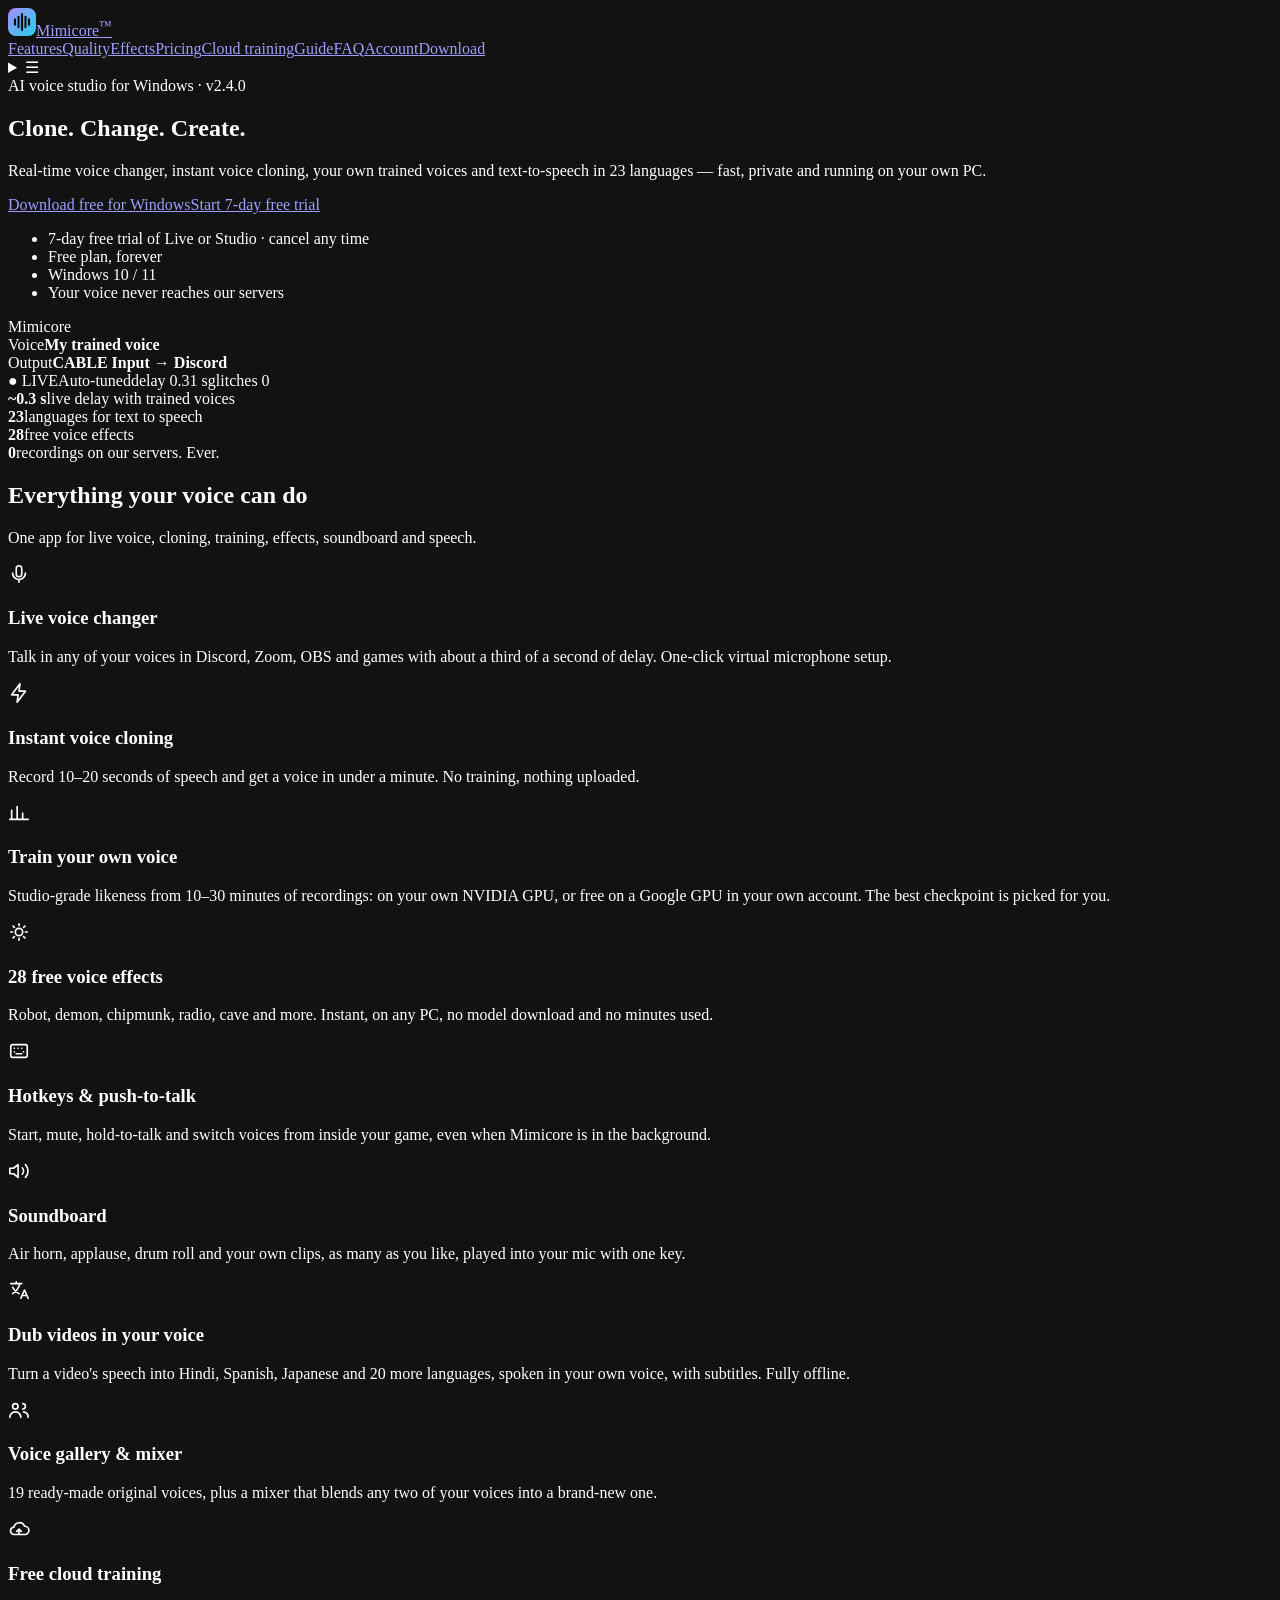
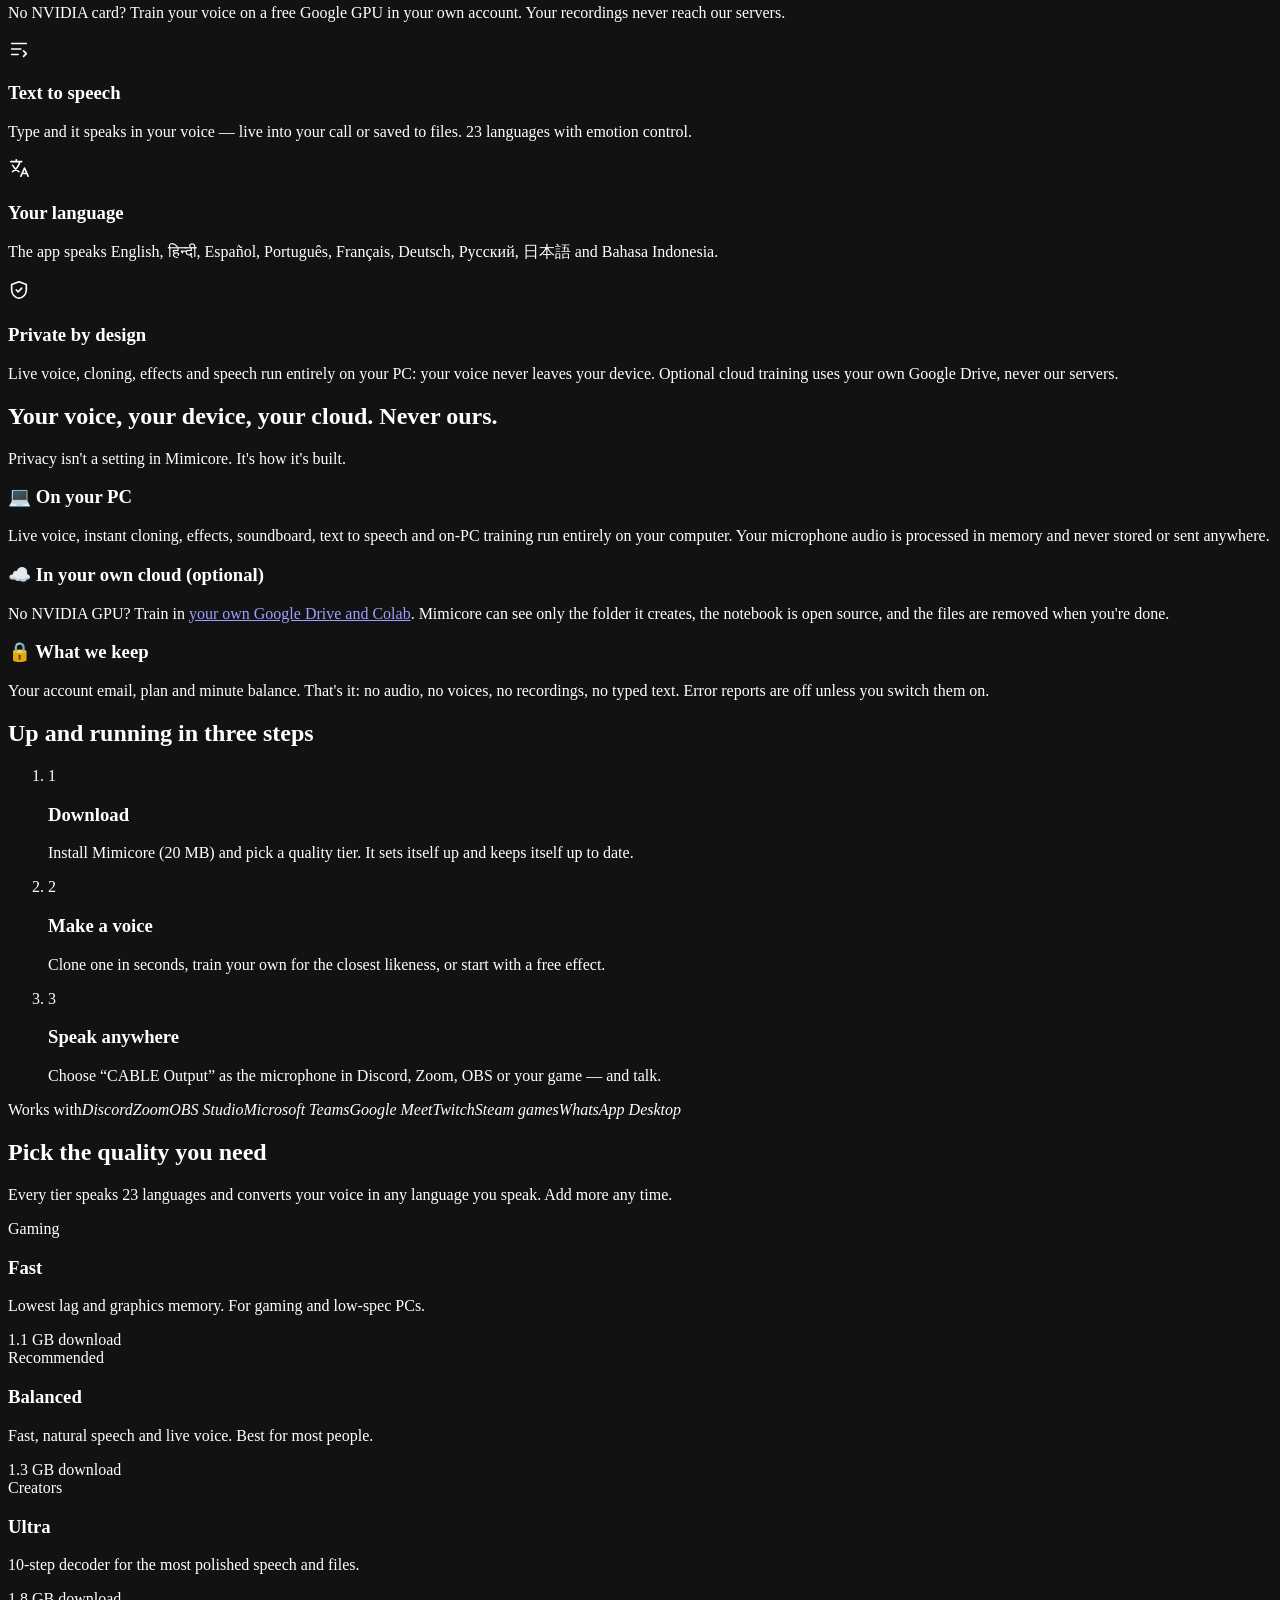
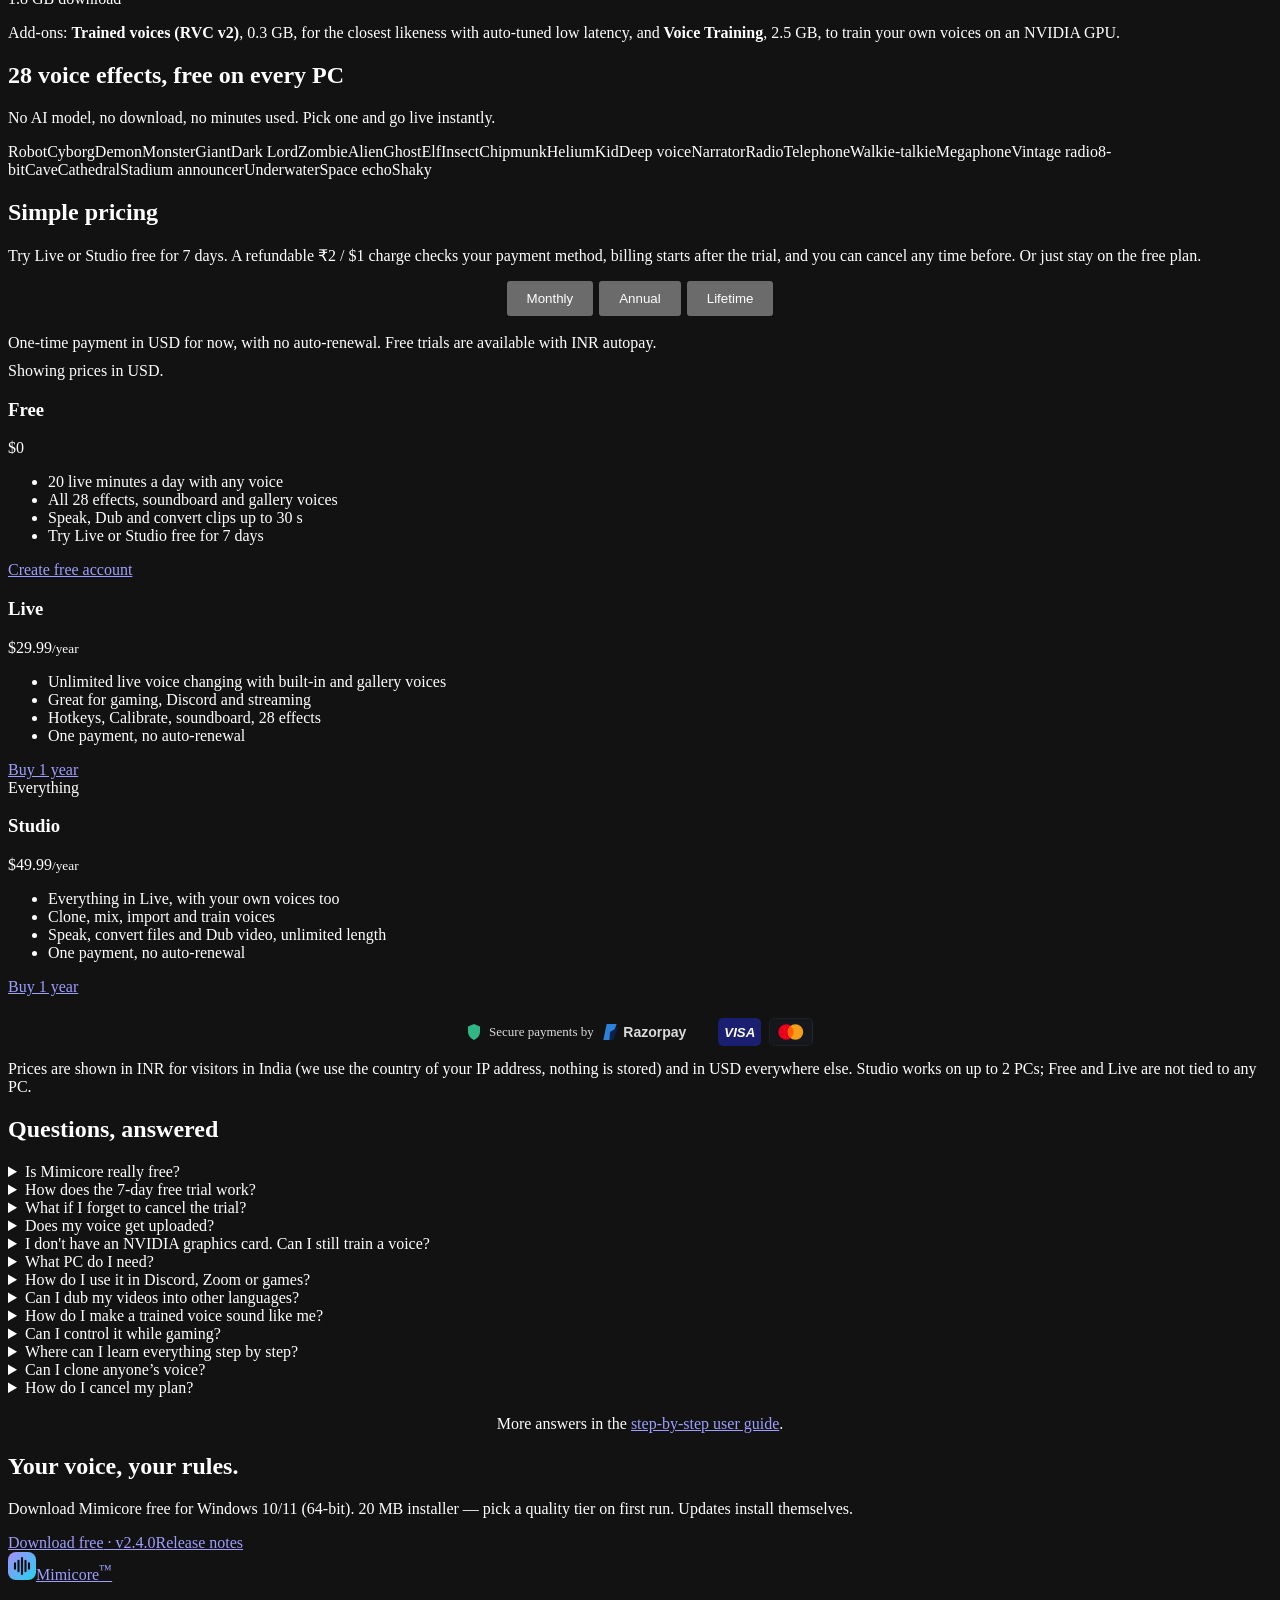
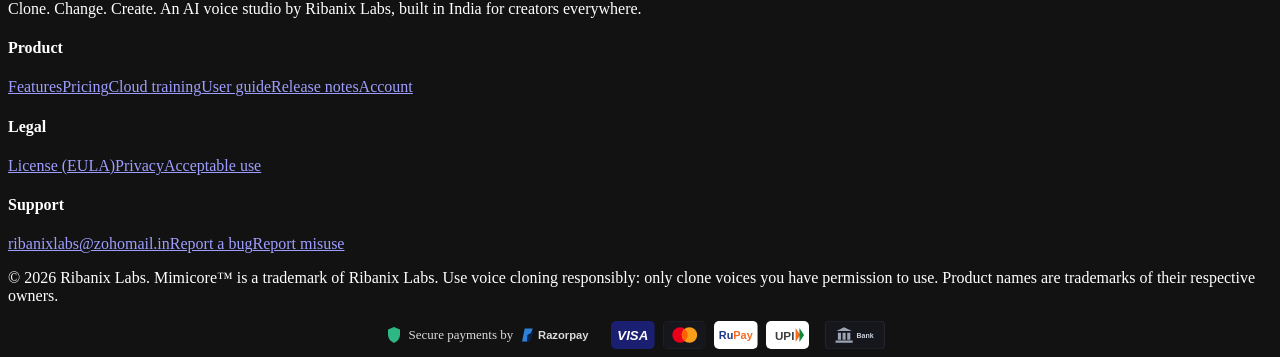
==== commit 7c0cd4ed: "Site update" ====
--- a/index.html
+++ b/index.html
@@ -1 +1 @@
-<!DOCTYPE html><html lang="en"><head><meta charSet="utf-8"/><meta name="viewport" content="width=device-width, initial-scale=1"/><link rel="stylesheet" href="/mimicore-app/_next/static/chunks/418m_sys55coy.css" data-precedence="next"/><link rel="preload" as="script" fetchPriority="low" href="/mimicore-app/_next/static/chunks/310vm2bl3xxpt.js"/><script src="/mimicore-app/_next/static/chunks/19mx3mg6lkumu.js" async=""></script><script src="/mimicore-app/_next/static/chunks/1rj7ns8rte9vc.js" async=""></script><script src="/mimicore-app/_next/static/chunks/0dsdtjjt0gsgd.js" async=""></script><script src="/mimicore-app/_next/static/chunks/turbopack-036nzztw_5l-z.js" async=""></script><script src="/mimicore-app/_next/static/chunks/1mpnoxox0-4cg.js" async=""></script><script src="/mimicore-app/_next/static/chunks/2dn-6z0jod4jg.js" async=""></script><meta name="theme-color" content="#07080d"/><meta name="color-scheme" content="dark"/><title>Mimicore — AI voice changer, voice cloning &amp; text to speech for Windows</title><meta name="description" content="Mimicore by Ribanix Labs: real-time AI voice changer, instant voice cloning, RVC voice training, video dubbing in your own voice, 28 free voice effects, a soundboard and text-to-speech in 23 languages. Your voice never leaves your device; optional cloud training runs in your own Google account. Free plan with every feature."/><meta name="application-name" content="Mimicore"/><meta name="author" content="Ribanix Labs"/><meta name="keywords" content="AI voice changer,voice cloning,real-time voice changer,RVC,text to speech,Discord voice changer,voice effects,AI dubbing,soundboard,Windows"/><link rel="canonical" href="https://ribanixlabs.github.io/mimicore-app/"/><meta property="og:title" content="Mimicore — Clone. Change. Create."/><meta property="og:description" content="Mimicore by Ribanix Labs: real-time AI voice changer, instant voice cloning, RVC voice training, video dubbing in your own voice, 28 free voice effects, a soundboard and text-to-speech in 23 languages. Your voice never leaves your device; optional cloud training runs in your own Google account. Free plan with every feature."/><meta property="og:url" content="https://ribanixlabs.github.io/mimicore-app/"/><meta property="og:site_name" content="Mimicore"/><meta property="og:type" content="website"/><meta name="twitter:card" content="summary"/><meta name="twitter:title" content="Mimicore — Clone. Change. Create."/><meta name="twitter:description" content="Mimicore by Ribanix Labs: real-time AI voice changer, instant voice cloning, RVC voice training, video dubbing in your own voice, 28 free voice effects, a soundboard and text-to-speech in 23 languages. Your voice never leaves your device; optional cloud training runs in your own Google account. Free plan with every feature."/><link rel="icon" href="/mimicore-app/icon.svg?icon.05_4mpzp60w3a.svg" sizes="any" type="image/svg+xml"/><script src="/mimicore-app/_next/static/chunks/0cz1d0mv5g_q7.js" noModule=""></script></head><body><div hidden=""><!--$--><!--/$--></div><header class="nav"><div class="wrap"><a class="brand" href="/mimicore-app/"><svg width="28" height="28" viewBox="0 0 32 32" aria-hidden="true"><defs><linearGradient id="lg" x1="0" y1="0" x2="1" y2="1"><stop offset="0" stop-color="#a78bfa"></stop><stop offset="1" stop-color="#22d3ee"></stop></linearGradient></defs><rect width="32" height="32" rx="9" fill="url(#lg)"></rect><path d="M8 19v-6M12 22V10M16 25V7M20 22V10M24 19v-6" stroke="#0b0d12" stroke-width="2.4" stroke-linecap="round"></path></svg><span>Mimicore<sup>™</sup></span></a><nav class="links"><a href="/mimicore-app/#features">Features</a><a href="/mimicore-app/#models">Quality</a><a href="/mimicore-app/#effects">Effects</a><a href="/mimicore-app/#pricing">Pricing</a><a href="/mimicore-app/train/">Cloud training</a><a href="/mimicore-app/guide/">Guide</a><a href="/mimicore-app/#faq">FAQ</a><a href="/mimicore-app/account/">Account</a><a href="/mimicore-app/#download" class="btn primary">Download</a></nav><details class="menu"><summary aria-label="Menu">☰</summary><nav><a href="/mimicore-app/#features">Features</a><a href="/mimicore-app/#models">Quality</a><a href="/mimicore-app/#effects">Effects</a><a href="/mimicore-app/#pricing">Pricing</a><a href="/mimicore-app/train/">Cloud training</a><a href="/mimicore-app/guide/">Guide</a><a href="/mimicore-app/#faq">FAQ</a><a href="/mimicore-app/account/">Account</a><a href="/mimicore-app/#download">Download</a></nav></details></div></header><main><script type="application/ld+json">{"@context":"https://schema.org","@type":"SoftwareApplication","name":"Mimicore","applicationCategory":"MultimediaApplication","operatingSystem":"Windows 10, Windows 11","softwareVersion":"2.3.0","publisher":{"@type":"Organization","name":"Ribanix Labs"},"offers":[{"@type":"Offer","price":"0","priceCurrency":"INR"},{"@type":"Offer","price":"99","priceCurrency":"INR"}]}</script><section class="hero"><div class="hero-copy"><span class="eyebrow">AI voice studio for Windows<!-- --> · v2.3.0</span><h1>Clone. Change. <span class="grad">Create.</span></h1><p class="lead">Real-time voice changer, instant voice cloning, your own trained voices and text-to-speech in 23 languages — fast, private and running on your own PC.</p><div class="cta-row"><a class="btn primary lg" href="https://github.com/ribanixlabs/mimicore-app/releases/latest/download/Mimicore-setup.exe">Download free for Windows</a><a class="btn ghost lg" href="#pricing">See pricing</a></div><ul class="trust"><li>Free plan with every feature</li><li>Windows 10 / 11</li><li>Your voice never reaches our servers</li></ul></div><div class="mock" aria-hidden="true"><div class="mock-bar"><i></i><i></i><i></i><span>Mimicore</span></div><div class="mock-body"><div class="mock-row"><span>Voice</span><b>My trained voice</b></div><div class="mock-row"><span>Output</span><b>CABLE Input → Discord</b></div><div class="wave"><i style="animation-delay:0ms"></i><i style="animation-delay:73ms"></i><i style="animation-delay:146ms"></i><i style="animation-delay:219ms"></i><i style="animation-delay:292ms"></i><i style="animation-delay:365ms"></i><i style="animation-delay:438ms"></i><i style="animation-delay:511ms"></i><i style="animation-delay:584ms"></i><i style="animation-delay:657ms"></i><i style="animation-delay:730ms"></i><i style="animation-delay:803ms"></i><i style="animation-delay:876ms"></i><i style="animation-delay:49ms"></i><i style="animation-delay:122ms"></i><i style="animation-delay:195ms"></i><i style="animation-delay:268ms"></i><i style="animation-delay:341ms"></i><i style="animation-delay:414ms"></i><i style="animation-delay:487ms"></i><i style="animation-delay:560ms"></i><i style="animation-delay:633ms"></i><i style="animation-delay:706ms"></i><i style="animation-delay:779ms"></i><i style="animation-delay:852ms"></i><i style="animation-delay:25ms"></i><i style="animation-delay:98ms"></i><i style="animation-delay:171ms"></i><i style="animation-delay:244ms"></i><i style="animation-delay:317ms"></i><i style="animation-delay:390ms"></i><i style="animation-delay:463ms"></i><i style="animation-delay:536ms"></i><i style="animation-delay:609ms"></i><i style="animation-delay:682ms"></i><i style="animation-delay:755ms"></i></div><div class="mock-stats"><span class="live">● LIVE</span><span>Auto-tuned</span><span>delay 0.31 s</span><span>glitches 0</span></div></div></div></section><section class="stats"><div><b>~0.3 s</b><span>live delay with trained voices</span></div><div><b>23</b><span>languages for text to speech</span></div><div><b>28</b><span>free voice effects</span></div><div><b>0</b><span>recordings on our servers. Ever.</span></div></section><section id="features" class="section"><h2>Everything your voice can do</h2><p class="sub">One app for live voice, cloning, training, effects, soundboard and speech.</p><div class="grid3"><article class="card feature"><div class="ic"><svg viewBox="0 0 24 24" width="22" height="22" fill="none" stroke="currentColor" stroke-width="1.8" stroke-linecap="round" stroke-linejoin="round" aria-hidden="true"><path d="M12 3a3 3 0 0 0-3 3v6a3 3 0 0 0 6 0V6a3 3 0 0 0-3-3zM5 11a7 7 0 0 0 14 0M12 18v3"></path></svg></div><h3>Live voice changer</h3><p>Talk in any of your voices in Discord, Zoom, OBS and games with about a third of a second of delay. One-click virtual microphone setup.</p></article><article class="card feature"><div class="ic"><svg viewBox="0 0 24 24" width="22" height="22" fill="none" stroke="currentColor" stroke-width="1.8" stroke-linecap="round" stroke-linejoin="round" aria-hidden="true"><path d="M13 2 4 14h7l-1 8 9-12h-7z"></path></svg></div><h3>Instant voice cloning</h3><p>Record 10–20 seconds of speech and get a voice in under a minute. No training, nothing uploaded.</p></article><article class="card feature"><div class="ic"><svg viewBox="0 0 24 24" width="22" height="22" fill="none" stroke="currentColor" stroke-width="1.8" stroke-linecap="round" stroke-linejoin="round" aria-hidden="true"><path d="M4 19V9M10 19V5M16 19v-7M22 19H2"></path></svg></div><h3>Train your own voice</h3><p>Studio-grade likeness from 10–30 minutes of recordings: on your own NVIDIA GPU, or free on a Google GPU in your own account. The best checkpoint is picked for you.</p></article><article class="card feature"><div class="ic"><svg viewBox="0 0 24 24" width="22" height="22" fill="none" stroke="currentColor" stroke-width="1.8" stroke-linecap="round" stroke-linejoin="round" aria-hidden="true"><path d="M12 3v2M12 19v2M5 12H3M21 12h-2M7 7 5.5 5.5M18.5 18.5 17 17M17 7l1.5-1.5M5.5 18.5 7 17M12 8a4 4 0 1 0 0 8 4 4 0 0 0 0-8z"></path></svg></div><h3>28 free voice effects</h3><p>Robot, demon, chipmunk, radio, cave and more. Instant, on any PC, no model download and no minutes used.</p></article><article class="card feature"><div class="ic"><svg viewBox="0 0 24 24" width="22" height="22" fill="none" stroke="currentColor" stroke-width="1.8" stroke-linecap="round" stroke-linejoin="round" aria-hidden="true"><path d="M3 7a2 2 0 0 1 2-2h14a2 2 0 0 1 2 2v10a2 2 0 0 1-2 2H5a2 2 0 0 1-2-2zM7 9h.01M11 9h.01M15 9h.01M7 13h.01M17 13h.01M9 15h6"></path></svg></div><h3>Hotkeys &amp; push-to-talk</h3><p>Start, mute, hold-to-talk and switch voices from inside your game, even when Mimicore is in the background.</p></article><article class="card feature"><div class="ic"><svg viewBox="0 0 24 24" width="22" height="22" fill="none" stroke="currentColor" stroke-width="1.8" stroke-linecap="round" stroke-linejoin="round" aria-hidden="true"><path d="M11 5 6 9H2v6h4l5 4V5zM15.5 8.5a5 5 0 0 1 0 7M19 5a10 10 0 0 1 0 14"></path></svg></div><h3>Soundboard</h3><p>Air horn, applause, drum roll and your own clips, as many as you like, played into your mic with one key.</p></article><article class="card feature"><div class="ic"><svg viewBox="0 0 24 24" width="22" height="22" fill="none" stroke="currentColor" stroke-width="1.8" stroke-linecap="round" stroke-linejoin="round" aria-hidden="true"><path d="M3 5h12M9 3v2M5 9c1.5 3 4 5.5 7 7M13 5c-1 4-3.5 8-8 11M14 21l4-9 4 9M15.5 18h5"></path></svg></div><h3>Dub videos in your voice</h3><p>Turn a video&#x27;s speech into Hindi, Spanish, Japanese and 20 more languages, spoken in your own voice, with subtitles. Fully offline.</p></article><article class="card feature"><div class="ic"><svg viewBox="0 0 24 24" width="22" height="22" fill="none" stroke="currentColor" stroke-width="1.8" stroke-linecap="round" stroke-linejoin="round" aria-hidden="true"><path d="M8 11a3 3 0 1 0 0-6 3 3 0 0 0 0 6zM2 20a6 6 0 0 1 12 0M16 11a3 3 0 1 0 0-6M22 20a6 6 0 0 0-5-5.9"></path></svg></div><h3>Voice gallery &amp; mixer</h3><p>19 ready-made original voices, plus a mixer that blends any two of your voices into a brand-new one.</p></article><article class="card feature"><div class="ic"><svg viewBox="0 0 24 24" width="22" height="22" fill="none" stroke="currentColor" stroke-width="1.8" stroke-linecap="round" stroke-linejoin="round" aria-hidden="true"><path d="M7 18a4 4 0 0 1-.5-8A6 6 0 0 1 18 9a4.5 4.5 0 0 1 .5 9zM12 12v6M9.5 14.5 12 12l2.5 2.5"></path></svg></div><h3>Free cloud training</h3><p>No NVIDIA card? Train your voice on a free Google GPU in your own account. Your recordings never reach our servers.</p></article><article class="card feature"><div class="ic"><svg viewBox="0 0 24 24" width="22" height="22" fill="none" stroke="currentColor" stroke-width="1.8" stroke-linecap="round" stroke-linejoin="round" aria-hidden="true"><path d="M4 6h16M4 12h10M4 18h7M17 14l3 3-3 3"></path></svg></div><h3>Text to speech</h3><p>Type and it speaks in your voice — live into your call or saved to files. 23 languages with emotion control.</p></article><article class="card feature"><div class="ic"><svg viewBox="0 0 24 24" width="22" height="22" fill="none" stroke="currentColor" stroke-width="1.8" stroke-linecap="round" stroke-linejoin="round" aria-hidden="true"><path d="M3 5h12M9 3v2M5 9c1.5 3 4 5.5 7 7M13 5c-1 4-3.5 8-8 11M14 21l4-9 4 9M15.5 18h5"></path></svg></div><h3>Your language</h3><p>The app speaks English, हिन्दी, Español, Português, Français, Deutsch, Русский, 日本語 and Bahasa Indonesia.</p></article><article class="card feature"><div class="ic"><svg viewBox="0 0 24 24" width="22" height="22" fill="none" stroke="currentColor" stroke-width="1.8" stroke-linecap="round" stroke-linejoin="round" aria-hidden="true"><path d="M12 3 4 6v6c0 4.5 3.4 8.3 8 9 4.6-.7 8-4.5 8-9V6zM9 12l2 2 4-4"></path></svg></div><h3>Private by design</h3><p>Live voice, cloning, effects and speech run entirely on your PC: your voice never leaves your device. Optional cloud training uses your own Google Drive, never our servers.</p></article></div></section><section id="privacy" class="section"><h2>Your voice, your device, your cloud. <span class="grad">Never ours.</span></h2><p class="sub">Privacy isn&#x27;t a setting in Mimicore. It&#x27;s how it&#x27;s built.</p><div class="grid3"><article class="card"><h3>💻 On your PC</h3><p>Live voice, instant cloning, effects, soundboard, text to speech and on-PC training run entirely on your computer. Your microphone audio is processed in memory and never stored or sent anywhere.</p></article><article class="card"><h3>☁️ In your own cloud (optional)</h3><p>No NVIDIA GPU? Train in <a href="/mimicore-app/train/">your own Google Drive and Colab</a>. Mimicore can see only the folder it creates, the notebook is open source, and the files are removed when you&#x27;re done.</p></article><article class="card"><h3>🔒 What we keep</h3><p>Your account email, plan and minute balance. That&#x27;s it: no audio, no voices, no recordings, no typed text. Error reports are off unless you switch them on.</p></article></div></section><section class="section"><h2>Up and running in three steps</h2><ol class="steps"><li class="card"><span class="num">1</span><h3>Download</h3><p>Install Mimicore (20 MB) and pick a quality tier. It sets itself up and keeps itself up to date.</p></li><li class="card"><span class="num">2</span><h3>Make a voice</h3><p>Clone one in seconds, train your own for the closest likeness, or start with a free effect.</p></li><li class="card"><span class="num">3</span><h3>Speak anywhere</h3><p>Choose “CABLE Output” as the microphone in Discord, Zoom, OBS or your game — and talk.</p></li></ol><div class="apps"><span>Works with</span><em>Discord</em><em>Zoom</em><em>OBS Studio</em><em>Microsoft Teams</em><em>Google Meet</em><em>Twitch</em><em>Steam games</em><em>WhatsApp Desktop</em></div></section><section id="models" class="section"><h2>Pick the quality you need</h2><p class="sub">Every tier speaks 23 languages and converts your voice in any language you speak. Add more any time.</p><div class="grid3"><article class="card tier "><span class="pill">Gaming</span><h3>Fast</h3><p>Lowest lag and graphics memory. For gaming and low-spec PCs.</p><span class="size">1.1 GB<!-- --> download</span></article><article class="card tier hot"><span class="pill">Recommended</span><h3>Balanced</h3><p>Fast, natural speech and live voice. Best for most people.</p><span class="size">1.3 GB<!-- --> download</span></article><article class="card tier "><span class="pill">Creators</span><h3>Ultra</h3><p>10-step decoder for the most polished speech and files.</p><span class="size">1.8 GB<!-- --> download</span></article></div><p class="note">Add-ons: <b>Trained voices (RVC v2)</b>, 0.3 GB, for the closest likeness with auto-tuned low latency, and<b> Voice Training</b>, 2.5 GB, to train your own voices on an NVIDIA GPU.</p></section><section id="effects" class="section"><h2>28 voice effects, free on every PC</h2><p class="sub">No AI model, no download, no minutes used. Pick one and go live instantly.</p><div class="chips"><span>Robot</span><span>Cyborg</span><span>Demon</span><span>Monster</span><span>Giant</span><span>Dark Lord</span><span>Zombie</span><span>Alien</span><span>Ghost</span><span>Elf</span><span>Insect</span><span>Chipmunk</span><span>Helium</span><span>Kid</span><span>Deep voice</span><span>Narrator</span><span>Radio</span><span>Telephone</span><span>Walkie-talkie</span><span>Megaphone</span><span>Vintage radio</span><span>8-bit</span><span>Cave</span><span>Cathedral</span><span>Stadium announcer</span><span>Underwater</span><span>Space echo</span><span>Shaky</span></div></section><section id="pricing" class="section"><h2>Simple pricing</h2><p class="sub">Start with a 7-day Studio trial: no card needed. After that, stay free, or pick Live for the voice changer or Studio for everything.</p><div class="seg" role="tablist" style="display:flex;justify-content:center;gap:6px;margin:0 auto 18px"><button class="btn ghost" style="padding:8px 18px">Monthly</button><button class="btn primary" style="padding:8px 18px">Annual</button><button class="btn ghost" style="padding:8px 18px">Lifetime</button></div><div class="plans row"><article class="card plan"><h3>Free</h3><p class="price">$0</p><ul><li>20 live minutes a day with any voice</li><li>All 28 effects, soundboard and gallery voices</li><li>Speak, Dub and convert clips up to 30 s</li><li>Starts with a 7-day Studio trial, no card</li></ul><a class="btn ghost block" href="/mimicore-app/account/">Create free account</a></article><article class="card plan"><h3>Live</h3><p class="price">$29.99<small>/year</small></p><ul><li>Unlimited live voice changing with built-in and gallery voices</li><li>Great for gaming, Discord and streaming</li><li>Hotkeys, Calibrate, soundboard, 28 effects</li><li>Only $2.50 a month</li></ul><a class="btn ghost block" href="/mimicore-app/account/#pro">Get Live</a></article><article class="card plan hot"><span class="pill">Everything</span><h3>Studio</h3><p class="price">$49.99<small>/year</small></p><ul><li>Everything in Live, with your own voices too</li><li>Clone, mix, import and train voices</li><li>Speak, convert files and Dub video, unlimited length</li><li>Only $4.17 a month</li></ul><a class="btn primary block" href="/mimicore-app/account/#pro">Get Studio</a></article></div><p class="sub" style="margin-top:14px">Prices in INR for India, USD everywhere else. Secure payments by Razorpay.</p></section><section id="faq" class="section narrow"><h2>Questions, answered</h2><details class="faq"><summary>Is Mimicore really free?</summary><p>Yes. New accounts get 7 days of Studio with no card. After that the free plan keeps 20 minutes of live voice a day, all 28 effects, the soundboard and the voice gallery. Live (from $3.99 a month, ₹99 in India) makes the live voice changer unlimited; Studio (from $6.99, ₹149) unlocks everything: cloning, mixing, training, Speak and Dub. Annual and lifetime options available.</p></details><details class="faq"><summary>Does my voice get uploaded?</summary><p>Never to us. Recording, cloning, live conversion, speech and on-PC training all run on your PC. If you choose cloud training, your recordings go only to your own Google Drive and a Colab session in your own Google account: Mimicore can see only the files it creates there, and they&#x27;re moved to your Drive trash once the voice is installed. We store only your account email and plan.</p></details><details class="faq"><summary>I don&#x27;t have an NVIDIA graphics card. Can I still train a voice?</summary><p>Yes. Cloud training uses a free NVIDIA GPU from Google Colab in your own Google account: same trainer, same three quality levels, same result. Start it in the app (Voices › Train a voice › Cloud) or on the Cloud training page. Instant voices and all effects work on any PC without training.</p></details><details class="faq"><summary>What PC do I need?</summary><p>Windows 10 or 11 (64-bit). A DirectX 12 graphics card from NVIDIA, AMD or Intel is recommended for live voices; effects run on any PC. Training your own voice needs an NVIDIA GTX 16 / RTX 20 series card or newer with 4 GB+.</p></details><details class="faq"><summary>How do I use it in Discord, Zoom or games?</summary><p>Mimicore installs the free VB-CABLE virtual microphone for you with one click. Then pick “CABLE Output” as your microphone in the other app.</p></details><details class="faq"><summary>Can I dub my videos into other languages?</summary><p>Yes. Dub a video transcribes the speech, translates it sentence by sentence and speaks it in your voice, fitted to the original timing. It runs fully offline with the free Dubbing add-on and gives you a WAV track plus SRT subtitles for any video editor.</p></details><details class="faq"><summary>How do I make a trained voice sound like me?</summary><p>Use Calibrate to my voice on the Live page: read one sentence and Mimicore sets the pitch and noise gate for the closest match, then remembers them for that voice.</p></details><details class="faq"><summary>Can I control it while gaming?</summary><p>Yes. Global hotkeys work while a game has focus: start/stop, push-to-talk, mute, switch voices and play soundboard sounds without leaving the game.</p></details><details class="faq"><summary>Where can I learn everything step by step?</summary><p>The user guide walks through every feature, with recipes for Discord, streaming, YouTube dubbing, voiceovers and private calls, plus troubleshooting.</p></details><details class="faq"><summary>Can I clone anyone’s voice?</summary><p>Only your own voice, or a voice whose owner has given you permission. Mimicore records a spoken consent statement and marks generated files as AI-generated. Impersonation and fraud are forbidden by our Acceptable Use Policy.</p></details><details class="faq"><summary>How do I cancel my plan?</summary><p>Any time. India monthly subscriptions cancel from the Razorpay link in your subscription email; other passes simply end when the paid period does. The plan keeps working until then.</p></details><p class="muted" style="text-align:center;margin-top:18px">More answers in the <a href="/mimicore-app/guide/">step-by-step user guide</a>.</p></section><section id="download" class="download card"><h2>Your voice, your rules.</h2><p>Download Mimicore free for Windows 10/11 (64-bit). 20 MB installer — pick a quality tier on first run. Updates install themselves.</p><div class="cta-row"><a class="btn primary lg" href="https://github.com/ribanixlabs/mimicore-app/releases/latest/download/Mimicore-setup.exe">Download free<!-- --> · v2.3.0</a><a class="btn ghost lg" href="https://github.com/ribanixlabs/mimicore-app/releases">Release notes</a></div></section></main><!--$--><!--/$--><footer><div class="wrap"><div class="foot"><div><a class="brand" href="/mimicore-app/"><svg width="28" height="28" viewBox="0 0 32 32" aria-hidden="true"><defs><linearGradient id="lg" x1="0" y1="0" x2="1" y2="1"><stop offset="0" stop-color="#a78bfa"></stop><stop offset="1" stop-color="#22d3ee"></stop></linearGradient></defs><rect width="32" height="32" rx="9" fill="url(#lg)"></rect><path d="M8 19v-6M12 22V10M16 25V7M20 22V10M24 19v-6" stroke="#0b0d12" stroke-width="2.4" stroke-linecap="round"></path></svg><span>Mimicore<sup>™</sup></span></a><p>Clone. Change. Create. An AI voice studio by Ribanix Labs, built in India for creators everywhere.</p></div><div><h4>Product</h4><a href="/mimicore-app/#features">Features</a><a href="/mimicore-app/#pricing">Pricing</a><a href="/mimicore-app/train/">Cloud training</a><a href="/mimicore-app/guide/">User guide</a><a href="https://github.com/ribanixlabs/mimicore-app/releases">Release notes</a><a href="/mimicore-app/account/">Account</a></div><div><h4>Legal</h4><a href="/mimicore-app/legal/eula/">License (EULA)</a><a href="/mimicore-app/legal/privacy/">Privacy</a><a href="/mimicore-app/legal/acceptable-use/">Acceptable use</a></div><div><h4>Support</h4><a href="mailto:ribanixlabs@zohomail.in">ribanixlabs@zohomail.in</a><a href="https://github.com/ribanixlabs/mimicore-app/issues/new?template=support.yml">Report a bug</a><a href="https://github.com/ribanixlabs/mimicore-app/issues/new?template=abuse.yml">Report misuse</a></div></div><p class="legal">© 2026 Ribanix Labs. Mimicore™ is a trademark of Ribanix Labs. Use voice cloning responsibly: only clone voices you have permission to use. Product names are trademarks of their respective owners.</p></div></footer><script src="/mimicore-app/_next/static/chunks/310vm2bl3xxpt.js" id="_R_" async=""></script><script>(self.__next_f=self.__next_f||[]).push([0])</script><script>self.__next_f.push([1,"1:\"$Sreact.fragment\"\n2:I[22016,[\"/mimicore-app/_next/static/chunks/1mpnoxox0-4cg.js\"],\"\"]\n3:I[39756,[\"/mimicore-app/_next/static/chunks/1mpnoxox0-4cg.js\"],\"default\"]\n4:I[37457,[\"/mimicore-app/_next/static/chunks/1mpnoxox0-4cg.js\"],\"default\"]\nc:I[68027,[\"/mimicore-app/_next/static/chunks/1mpnoxox0-4cg.js\"],\"default\",1]\n:HL[\"/mimicore-app/_next/static/chunks/418m_sys55coy.css\",\"style\"]\n0:{\"P\":null,\"c\":[\"\",\"\"],\"q\":\"\",\"i\":false,\"f\":[[[\"\",{\"children\":[\"__PAGE__\",{},\"$undefined\",\"$undefined\",4608]},\"$undefined\",\"$undefined\",4624],[[\"$\",\"$1\",\"c\",{\"children\":[[[\"$\",\"link\",\"0\",{\"rel\":\"stylesheet\",\"href\":\"/mimicore-app/_next/static/chunks/418m_sys55coy.css\",\"precedence\":\"next\",\"crossOrigin\":\"$undefined\",\"nonce\":\"$undefined\"}],[\"$\",\"script\",\"script-0\",{\"src\":\"/mimicore-app/_next/static/chunks/1mpnoxox0-4cg.js\",\"async\":true,\"nonce\":\"$undefined\"}]],[\"$\",\"html\",null,{\"lang\":\"en\",\"children\":[\"$\",\"body\",null,{\"children\":[[\"$\",\"header\",null,{\"className\":\"nav\",\"children\":[\"$\",\"div\",null,{\"className\":\"wrap\",\"children\":[[\"$\",\"$L2\",null,{\"href\":\"/\",\"className\":\"brand\",\"children\":[[\"$\",\"svg\",null,{\"width\":\"28\",\"height\":\"28\",\"viewBox\":\"0 0 32 32\",\"aria-hidden\":\"true\",\"children\":[[\"$\",\"defs\",null,{\"children\":[\"$\",\"linearGradient\",null,{\"id\":\"lg\",\"x1\":\"0\",\"y1\":\"0\",\"x2\":\"1\",\"y2\":\"1\",\"children\":[[\"$\",\"stop\",null,{\"offset\":\"0\",\"stopColor\":\"#a78bfa\"}],[\"$\",\"stop\",null,{\"offset\":\"1\",\"stopColor\":\"#22d3ee\"}]]}]}],[\"$\",\"rect\",null,{\"width\":\"32\",\"height\":\"32\",\"rx\":\"9\",\"fill\":\"url(#lg)\"}],[\"$\",\"path\",null,{\"d\":\"M8 19v-6M12 22V10M16 25V7M20 22V10M24 19v-6\",\"stroke\":\"#0b0d12\",\"strokeWidth\":\"2.4\",\"strokeLinecap\":\"round\"}]]}],[\"$\",\"span\",null,{\"children\":[\"Mimicore\",[\"$\",\"sup\",null,{\"children\":\"™\"}]]}]]}],[\"$\",\"nav\",null,{\"className\":\"links\",\"children\":[[[\"$\",\"a\",\"Features\",{\"href\":\"/mimicore-app/#features\",\"children\":\"Features\"}],[\"$\",\"a\",\"Quality\",{\"href\":\"/mimicore-app/#models\",\"children\":\"Quality\"}],[\"$\",\"a\",\"Effects\",{\"href\":\"/mimicore-app/#effects\",\"children\":\"Effects\"}],[\"$\",\"a\",\"Pricing\",{\"href\":\"/mimicore-app/#pricing\",\"children\":\"Pricing\"}],[\"$\",\"a\",\"Cloud training\",{\"href\":\"/mimicore-app/train/\",\"children\":\"Cloud training\"}],[\"$\",\"a\",\"Guide\",{\"href\":\"/mimicore-app/guide/\",\"children\":\"Guide\"}],[\"$\",\"a\",\"FAQ\",{\"href\":\"/mimicore-app/#faq\",\"children\":\"FAQ\"}]],[\"$\",\"$L2\",null,{\"href\":\"/account/\",\"children\":\"Account\"}],[\"$\",\"a\",null,{\"href\":\"/mimicore-app/#download\",\"className\":\"btn primary\",\"children\":\"Download\"}]]}],[\"$\",\"details\",null,{\"className\":\"menu\",\"children\":[[\"$\",\"summary\",null,{\"aria-label\":\"Menu\",\"children\":\"☰\"}],[\"$\",\"nav\",null,{\"children\":[[[\"$\",\"a\",\"Features\",{\"href\":\"/mimicore-app/#features\",\"children\":\"Features\"}],[\"$\",\"a\",\"Quality\",{\"href\":\"/mimicore-app/#models\",\"children\":\"Quality\"}],[\"$\",\"a\",\"Effects\",{\"href\":\"/mimicore-app/#effects\",\"children\":\"Effects\"}],[\"$\",\"a\",\"Pricing\",{\"href\":\"/mimicore-app/#pricing\",\"children\":\"Pricing\"}],[\"$\",\"a\",\"Cloud training\",{\"href\":\"/mimicore-app/train/\",\"children\":\"Cloud training\"}],[\"$\",\"a\",\"Guide\",{\"href\":\"/mimicore-app/guide/\",\"children\":\"Guide\"}],[\"$\",\"a\",\"FAQ\",{\"href\":\"/mimicore-app/#faq\",\"children\":\"FAQ\"}]],[\"$\",\"$L2\",null,{\"href\":\"/account/\",\"children\":\"Account\"}],[\"$\",\"a\",null,{\"href\":\"/mimicore-app/#download\",\"children\":\"Download\"}]]}]]}]]}]}],[\"$\",\"$L3\",null,{\"parallelRouterKey\":\"children\",\"error\":\"$undefined\",\"errorStyles\":\"$undefined\",\"errorScripts\":\"$undefined\",\"template\":[\"$\",\"$L4\",null,{}],\"templateStyles\":\"$undefined\",\"templateScripts\":\"$undefined\",\"notFound\":[[[\"$\",\"title\",null,{\"children\":\"404: This page could not be found.\"}],[\"$\",\"div\",null,{\"style\":{\"fontFamily\":\"system-ui,\\\"Segoe UI\\\",Roboto,Helvetica,Arial,sans-serif,\\\"Apple Color Emoji\\\",\\\"Segoe UI Emoji\\\"\",\"height\":\"100vh\",\"textAlign\":\"center\",\"display\":\"flex\",\"flexDirection\":\"column\",\"alignItems\":\"center\",\"justifyContent\":\"center\"},\"children\":[\"$\",\"div\",null,{\"children\":[[\"$\",\"style\",null,{\"dangerouslySetInnerHTML\":{\"__html\":\"body{color:#000;background:#fff;margin:0}.next-error-h1{border-right:1px solid rgba(0,0,0,.3)}@media (prefers-color-scheme:dark){body{color:#fff;background:#000}.next-error-h1{border-right:1px solid rgba(255,255,255,.3)}}\"}}],[\"$\",\"h1\",null,{\"className\":\"next-error-h1\",\"style\":{\"display\":\"inline-block\",\"margin\":\"0 20px 0 0\",\"padding\":\"0 23px 0 0\",\"fontSize\":24,\"fontWeight\":500,\"verticalAlign\":\"top\",\"lineHeight\":\"49px\"},\"children\":404}],[\"$\",\"div\",null,{\"style\":{\"display\":\"inline-block\"},\"children\":[\"$\",\"h2\",null,{\"style\":{\"fontSize\":14,\"fontWeight\":400,\"lineHeight\":\"49px\",\"margin\":0},\"children\":\"This page could not be found.\"}]}]]}]}]],[]],\"forbidden\":\"$undefined\",\"unauthorized\":\"$undefined\"}],[\"$\",\"footer\",null,{\"children\":[\"$\",\"div\",null,{\"className\":\"wrap\",\"children\":[[\"$\",\"div\",null,{\"className\":\"foot\",\"children\":[[\"$\",\"div\",null,{\"children\":[[\"$\",\"$L2\",null,{\"href\":\"/\",\"className\":\"brand\",\"children\":[[\"$\",\"svg\",null,{\"width\":\"28\",\"height\":\"28\",\"viewBox\":\"0 0 32 32\",\"aria-hidden\":\"true\",\"children\":[[\"$\",\"defs\",null,{\"children\":[\"$\",\"linearGradient\",null,{\"id\":\"lg\",\"x1\":\"0\",\"y1\":\"0\",\"x2\":\"1\",\"y2\":\"1\",\"children\":[[\"$\",\"stop\",null,{\"offset\":\"0\",\"stopColor\":\"#a78bfa\"}],[\"$\",\"stop\",null,{\"offset\":\"1\",\"stopColor\":\"#22d3ee\"}]]}]}],[\"$\",\"rect\",null,{\"width\":\"32\",\"height\":\"32\",\"rx\":\"9\",\"fill\":\"url(#lg)\"}],[\"$\",\"path\",null,{\"d\":\"M8 19v-6M12 22V10M16 25V7M20 22V10M24 19v-6\",\"stroke\":\"#0b0d12\",\"strokeWidth\":\"2.4\",\"strokeLinecap\":\"round\"}]]}],[\"$\",\"span\",null,{\"children\":[\"Mimicore\",[\"$\",\"sup\",null,{\"children\":\"™\"}]]}]]}],\"$L5\"]}],\"$L6\",\"$L7\",\"$L8\"]}],\"$L9\"]}]}]]}]}]]}],{\"children\":[\"$La\",{},null,false,null]},null,false,null],\"$Lb\",false]],\"m\":\"$undefined\",\"G\":[\"$c\",[\"$Ld\"]],\"S\":true,\"h\":null,\"r\":\"$undefined\",\"s\":\"$undefined\",\"a\":\"$undefined\",\"l\":\"$undefined\",\"p\":\"$undefined\",\"d\":\"$undefined\",\"b\":\"GThxht9gpNAhX1iBvoUvH\"}\n1b:I[97367,[\"/mimicore-app/_next/static/chunks/1mpnoxox0-4cg.js\"],\"ViewportBoundary\"]\n1d:I[97367,[\"/mimicore-app/_next/static/chunks/1mpnoxox0-4cg.js\"],\"MetadataBoundary\"]\n1e:\"$Sreact.suspense\"\n5:[\"$\",\"p\",null,{\"children\":\"Clone. Change. Create. An AI voice studio by Ribanix Labs, built in India for creators everywhere.\"}]\n6:[\"$\",\"div\",null,{\"children\":[[\"$\",\"h4\",null,{\"children\":\"Product\"}],[\"$\",\"a\",null,{\"href\":\"/mimicore-app/#features\",\"children\":\"Features\"}],[\"$\",\"a\",null,{\"href\":\"/mimicore-app/#pricing\",\"children\":\"Pricing\"}],[\"$\",\"a\",null,{\"href\":\"/mimicore-app/train/\",\"children\":\"Cloud training\"}],[\"$\",\"a\",null,{\"href\":\"/mimicore-app/guide/\",\"children\":\"User guide\"}],[\"$\",\"a\",null,{\"href\":\"https://github.com/ribanixlabs/mimicore-app/releases\",\"children\":\"Release notes\"}],[\"$\",\"$L2\",null,{\"href\":\"/account/\",\"children\":\"Account\"}]]}]\n7:[\"$\",\"div\",null,{\"children\":[[\"$\",\"h4\",null,{\"children\":\"Legal\"}],[\"$\",\"$L2\",null,{\"href\":\"/legal/eula/\",\"children\":\"License (EULA)\"}],[\"$\",\"$L2\",null,{\"href\":\"/legal/privacy/\",\"children\":\"Privacy\"}],[\"$\",\"$L2\",null,{\"href\":\"/legal/acceptable-use/\",\"children\":\"Acceptable use\"}]]}]\n8:[\"$\",\"div\",null,{\"children\":[[\"$\",\"h4\",null,{\"children\":\"Support\"}],[\"$\",\"a\",null,{\"href\":\"mailto:ribanixlabs@zohomail.in\",\"children\":\"ribanixlabs@zohomail.in\"}],[\"$\",\"a\",null,{\"href\":\"https://github.com/ribanixlabs/mimicore-app/issues/new?template=support.yml\",\"children\":\"Report a bug\"}],[\"$\",\"a\",null,{\"href\":\"https://github.com/ribanixlabs/mimicore-app/issues/new?template=abuse.yml\",\"children\":\"Report misuse\"}]]}]\n9:[\"$\",\"p\",null,{\"className\":\"legal\",\"children\":\"© 2026 Ribanix Labs. Mimicore™ is a trademark of Ribanix Labs. Use voice cloning responsibly: only clone voices you have permission to use. Product names are trademarks of their respective owners.\"}]\na:[\"$\",\"$1\",\"c\",{\"children\":[[\"$\",\"main\",null,{\"children\":[[\"$\",\"script\",null,{\"type\":\"application/ld+json\",\"dangerouslySetInnerHTML\":{\"__html\":\"{\\\"@context\\\":\\\"https://schema.org\\\",\\\"@type\\\":\\\"SoftwareApplication\\\",\\\"name\\\":\\\"Mimicore\\\",\\\"applicationCategory\\\":\\\"MultimediaApplication\\\",\\\"operatingSystem\\\":\\\"Windows 10, Windows 11\\\",\\\"softwareVersion\\\":\\\"2.3.0\\\",\\\"publisher\\\":{\\\"@type\\\":\\\"Organization\\\",\\\"name\\\":\\\"Ribanix Labs\\\"},\\\"offers\\\":[{\\\"@type\\\":\\\"Offer\\\",\\\"price\\\":\\\"0\\\",\\\"priceCurrency\\\":\\\"INR\\\"},{\\\"@type\\\":\\\"Offer\\\",\\\"price\\\":\\\"99\\\",\\\"priceCurrency\\\":\\\"INR\\\"}]}\"}}],[\"$\",\"section\",null,{\"className\":\"hero\",\"children\":[[\"$\",\"div\",null,{\"className\":\"hero-copy\",\"children\":[[\"$\",\"span\",null,{\"className\":\"eyebrow\",\"children\":[\"AI voice studio for Windows\",\" · v2.3.0\"]}],[\"$\",\"h1\",null,{\"children\":[\"Clone. Change. \",[\"$\",\"span\",null,{\"className\":\"grad\",\"children\":\"Create.\"}]]}],[\"$\",\"p\",null,{\"className\":\"lead\",\"children\":\"Real-time voice changer, instant voice cloning, your own trained voices and text-to-speech in 23 languages — fast, private and running on your own PC.\"}],[\"$\",\"div\",null,{\"className\":\"cta-row\",\"children\":[[\"$\",\"a\",null,{\"className\":\"btn primary lg\",\"href\":\"https://github.com/ribanixlabs/mimicore-app/releases/latest/download/Mimicore-setup.exe\",\"children\":\"Download free for Windows\"}],[\"$\",\"a\",null,{\"className\":\"btn ghost lg\",\"href\":\"#pricing\",\"children\":\"See pricing\"}]]}],[\"$\",\"ul\",null,{\"className\":\"trust\",\"children\":[[\"$\",\"li\",null,{\"children\":\"Free plan with every feature\"}],[\"$\",\"li\",null,{\"children\":\"Windows 10 / 11\"}],[\"$\",\"li\",null,{\"children\":\"Your voice never reaches our servers\"}]]}]]}],[\"$\",\"div\",null,{\"className\":\"mock\",\"aria-hidden\":\"true\",\"children\":[[\"$\",\"div\",null,{\"className\":\"mock-bar\",\"children\":[[\"$\",\"i\",null,{}],[\"$\",\"i\",null,{}],[\"$\",\"i\",null,{}],[\"$\",\"span\",null,{\"children\":\"Mimicore\"}]]}],[\"$\",\"div\",null,{\"className\":\"mock-body\",\"children\":[[\"$\",\"div\",null,{\"className\":\"mock-row\",\"children\":[[\"$\",\"span\",null,{\"children\":\"Voice\"}],[\"$\",\"b\",null,{\"children\":\"My trained voice\"}]]}],[\"$\",\"div\",null,{\"className\":\"mock-row\",\"children\":[[\"$\",\"span\",null,{\"children\":\"Output\"}],[\"$\",\"b\",null,{\"children\":\"CABLE Input → Discord\"}]]}],[\"$\",\"div\",null,{\"className\":\"wave\",\"children\":[[\"$\",\"i\",\"0\",{\"style\":{\"animationDelay\":\"0ms\"}}],[\"$\",\"i\",\"1\",{\"style\":{\"animationDelay\":\"73ms\"}}],[\"$\",\"i\",\"2\",{\"style\":{\"animationDelay\":\"146ms\"}}],[\"$\",\"i\",\"3\",{\"style\":{\"animationDelay\":\"219ms\"}}],[\"$\",\"i\",\"4\",{\"style\":{\"animationDelay\":\"292ms\"}}],[\"$\",\"i\",\"5\",{\"style\":{\"animationDelay\":\"365ms\"}}],[\"$\",\"i\",\"6\",{\"style\":{\"animationDelay\":\"438ms\"}}],[\"$\",\"i\",\"7\",{\"style\":{\"animationDelay\":\"511ms\"}}],[\"$\",\"i\",\"8\",{\"style\":{\"animationDelay\":\"584ms\"}}],[\"$\",\"i\",\"9\",{\"style\":{\"animationDelay\":\"657ms\"}}],[\"$\",\"i\",\"10\",{\"style\":{\"animationDelay\":\"730ms\"}}],[\"$\",\"i\",\"11\",{\"style\":{\"animationDelay\":\"803ms\"}}],[\"$\",\"i\",\"12\",{\"style\":{\"animationDelay\":\"876ms\"}}],[\"$\",\"i\",\"13\",{\"style\":{\"animationDelay\":\"49ms\"}}],[\"$\",\"i\",\"14\",{\"style\":{\"animationDelay\":\"122ms\"}}],[\"$\",\"i\",\"15\",{\"style\":{\"animationDelay\":\"195ms\"}}],[\"$\",\"i\",\"16\",{\"style\":{\"animationDelay\":\"268ms\"}}],[\"$\",\"i\",\"17\",{\"style\":{\"animationDelay\":\"341ms\"}}],[\"$\",\"i\",\"18\",{\"style\":{\"animationDelay\":\"414ms\"}}],[\"$\",\"i\",\"19\",{\"style\":{\"animationDelay\":\"487ms\"}}],[\"$\",\"i\",\"20\",{\"style\":{\"animationDelay\":\"560ms\"}}],[\"$\",\"i\",\"21\",{\"style\":{\"animationDelay\":\"633ms\"}}],[\"$\",\"i\",\"22\",{\"style\":{\"animationDelay\":\"706ms\"}}],[\"$\",\"i\",\"23\",{\"style\":{\"animationDelay\":\"779ms\"}}],[\"$\",\"i\",\"24\",{\"style\":{\"animationDelay\":\"852ms\"}}],[\"$\",\"i\",\"25\",{\"style\":{\"animationDelay\":\"25ms\"}}],[\"$\",\"i\",\"26\",{\"style\":{\"animationDelay\":\"98ms\"}}],[\"$\",\"i\",\"27\",{\"style\":{\"animationDelay\":\"171ms\"}}],[\"$\",\"i\",\"28\",{\"style\":{\"animationDelay\":\"244ms\"}}],[\"$\",\"i\",\"29\",{\"style\":{\"animationDelay\":\"317ms\"}}],[\"$\",\"i\",\"30\",{\"style\":{\"animationDelay\":\"390ms\"}}],[\"$\",\"i\",\"31\",{\"style\":{\"animationDelay\":\"463ms\"}}],[\"$\",\"i\",\"32\",{\"style\":{\"animationDelay\":\"536ms\"}}],[\"$\",\"i\",\"33\",{\"style\":{\"animationDelay\":\"609ms\"}}],[\"$\",\"i\",\"34\",{\"style\":{\"animationDelay\":\"682ms\"}}],[\"$\",\"i\",\"35\",{\"style\":{\"animationDelay\":\"755ms\"}}]]}],[\"$\",\"div\",null,{\"className\":\"mock-stats\",\"children\":[[\"$\",\"span\",null,{\"className\":\"live\",\"children\":\"● LIVE\"}],[\"$\",\"span\",null,{\"children\":\"Auto-tuned\"}],[\"$\",\"span\",null,{\"children\":\"delay 0.31 s\"}],[\"$\",\"span\",null,{\"children\":\"glitches 0\"}]]}]]}]]}]]}],[\"$\",\"section\",null,{\"className\":\"stats\",\"children\":[[\"$\",\"div\",\"live delay with trained voices\",{\"children\":[[\"$\",\"b\",null,{\"children\":\"~0.3 s\"}],[\"$\",\"span\",null,{\"children\":\"live delay with trained voices\"}]]}],[\"$\",\"div\",\"languages for text to speech\",{\"children\":[[\"$\",\"b\",null,{\"children\":\"23\"}],[\"$\",\"span\",null,{\"children\":\"languages for text to speech\"}]]}],[\"$\",\"div\",\"free voice effects\",{\"children\":[\"$Le\",\"$Lf\"]}],\"$L10\"]}],\"$L11\",\"$L12\",\"$L13\",\"$L14\",\"$L15\",\"$L16\",\"$L17\",\"$L18\"]}],[\"$L19\"],\"$L1a\"]}]\nb:[\"$\",\"$1\",\"h\",{\"children\":[null,[\"$\",\"$L1b\",null,{\"children\":\"$L1c\"}],[\"$\",\"div\",null,{\"hidden\":true,\"children\":[\"$\",\"$L1d\",null,{\"children\":[\"$\",\"$1e\",null,{\"name\":\"Next.Metadata\",\"children\":\"$L1f\"}]}]}],null]}]\nd:[\"$\",\"link\",\"0\",{\"rel\":\"stylesheet\",\"href\":\"/mimicore-app/_next/static/chunks/418m_sys55coy.css\",\"precedence\":\"next\",\"crossOrigin\":\"$undefined\",\"nonce\":\"$undefined\"}]\n28:I[58403,[\"/mimicore-app/_next/static/chunks/1mpnoxox0-4cg.js\",\"/mimicore-app/_next/static/chunks/2dn-6z0jod4jg.js\"],\"Plans\"]\n2e:I[97367,[\"/mimicore-app/_next/static/chunks/1mpnoxox0-4cg.js\"],\"OutletBoundary\"]\ne:[\"$\",\"b\",null,{\"children\":\"28\"}]\nf:[\"$\",\"span\",null,{\"children\":\"free voice effects\"}]\n10:[\"$\",\"div\",\"recordings on our servers. Ever.\",{\"children\":[[\"$\",\"b\",null,{\"children\":\"0\"}],[\"$\",\"span\",null,{\"children\":\"recordings on our servers. Ever.\"}]]}]\n11:[\"$\",\"section\",null,{\"id\":\"features\",\"className\":\"section\",\"children\":[[\"$\",\"h2\",null,{\"children\":\"Everything your voice can do\"}],[\"$\",\"p\",null,{\"className\":\"sub\",\"children\":\"One app for live voice, cloning, training, effects, soundboard and speech.\"}],[\"$\",\"div\",null,{\"className\":\"grid3\",\"children\":[[\"$\",\"article\",\"Live voice changer\",{\"className\":\"card feature\",\"children\":[[\"$\",\"div\",null,{\"className\":\"ic\",\"children\":[\"$\",\"svg\",null,{\"viewBox\":\"0 0 24 24\",\"width\":\"22\",\"height\":\"22\",\"fill\":\"none\",\"stroke\":\"currentColor\",\"strokeWidth\":\"1.8\",\"strokeLinecap\":\"round\",\"strokeLinejoin\":\"round\",\"aria-hidden\":\"true\",\"children\":[\"$\",\"path\",null,{\"d\":\"M12 3a3 3 0 0 0-3 3v6a3 3 0 0 0 6 0V6a3 3 0 0 0-3-3zM5 11a7 7 0 0 0 14 0M12 18v3\"}]}]}],[\"$\",\"h3\",null,{\"children\":\"Live voice changer\"}],[\"$\",\"p\",null,{\"children\":\"Talk in any of your voices in Discord, Zoom, OBS and games with about a third of a second of delay. One-click virtual microphone setup.\"}]]}],[\"$\",\"article\",\"Instant voice cloning\",{\"className\":\"card feature\",\"children\":[[\"$\",\"div\",null,{\"className\":\"ic\",\"children\":[\"$\",\"svg\",null,{\"viewBox\":\"0 0 24 24\",\"width\":\"22\",\"height\":\"22\",\"fill\":\"none\",\"stroke\":\"currentColor\",\"strokeWidth\":\"1.8\",\"strokeLinecap\":\"round\",\"strokeLinejoin\":\"round\",\"aria-hidden\":\"true\",\"children\":[\"$\",\"path\",null,{\"d\":\"M13 2 4 14h7l-1 8 9-12h-7z\"}]}]}],[\"$\",\"h3\",null,{\"children\":\"Instant voice cloning\"}],[\"$\",\"p\",null,{\"children\":\"Record 10–20 seconds of speech and get a voice in under a minute. No training, nothing uploaded.\"}]]}],[\"$\",\"article\",\"Train your own voice\",{\"className\":\"card feature\",\"children\":[[\"$\",\"div\",null,{\"className\":\"ic\",\"children\":[\"$\",\"svg\",null,{\"viewBox\":\"0 0 24 24\",\"width\":\"22\",\"height\":\"22\",\"fill\":\"none\",\"stroke\":\"currentColor\",\"strokeWidth\":\"1.8\",\"strokeLinecap\":\"round\",\"strokeLinejoin\":\"round\",\"aria-hidden\":\"true\",\"children\":[\"$\",\"path\",null,{\"d\":\"M4 19V9M10 19V5M16 19v-7M22 19H2\"}]}]}],[\"$\",\"h3\",null,{\"children\":\"Train your own voice\"}],[\"$\",\"p\",null,{\"children\":\"Studio-grade likeness from 10–30 minutes of recordings: on your own NVIDIA GPU, or free on a Google GPU in your own account. The best checkpoint is picked for you.\"}]]}],[\"$\",\"article\",\"28 free voice effects\",{\"className\":\"card feature\",\"children\":[[\"$\",\"div\",null,{\"className\":\"ic\",\"children\":[\"$\",\"svg\",null,{\"viewBox\":\"0 0 24 24\",\"width\":\"22\",\"height\":\"22\",\"fill\":\"none\",\"stroke\":\"currentColor\",\"strokeWidth\":\"1.8\",\"strokeLinecap\":\"round\",\"strokeLinejoin\":\"round\",\"aria-hidden\":\"true\",\"children\":[\"$\",\"path\",null,{\"d\":\"M12 3v2M12 19v2M5 12H3M21 12h-2M7 7 5.5 5.5M18.5 18.5 17 17M17 7l1.5-1.5M5.5 18.5 7 17M12 8a4 4 0 1 0 0 8 4 4 0 0 0 0-8z\"}]}]}],[\"$\",\"h3\",null,{\"children\":\"28 free voice effects\"}],[\"$\",\"p\",null,{\"children\":\"Robot, demon, chipmunk, radio, cave and more. Instant, on any PC, no model download and no minutes used.\"}]]}],[\"$\",\"article\",\"Hotkeys \u0026 push-to-talk\",{\"className\":\"card feature\",\"children\":[[\"$\",\"div\",null,{\"className\":\"ic\",\"children\":[\"$\",\"svg\",null,{\"viewBox\":\"0 0 24 24\",\"width\":\"22\",\"height\":\"22\",\"fill\":\"none\",\"stroke\":\"currentColor\",\"strokeWidth\":\"1.8\",\"strokeLinecap\":\"round\",\"strokeLinejoin\":\"round\",\"aria-hidden\":\"true\",\"children\":[\"$\",\"path\",null,{\"d\":\"M3 7a2 2 0 0 1 2-2h14a2 2 0 0 1 2 2v10a2 2 0 0 1-2 2H5a2 2 0 0 1-2-2zM7 9h.01M11 9h.01M15 9h.01M7 13h.01M17 13h.01M9 15h6\"}]}]}],[\"$\",\"h3\",null,{\"children\":\"Hotkeys \u0026 push-to-talk\"}],[\"$\",\"p\",null,{\"children\":\"Start, mute, hold-to-talk and switch voices from inside your game, even when Mimicore is in the background.\"}]]}],[\"$\",\"article\",\"Soundboard\",{\"className\":\"card feature\",\"children\":[[\"$\",\"div\",null,{\"className\":\"ic\",\"children\":[\"$\",\"svg\",null,{\"viewBox\":\"0 0 24 24\",\"width\":\"22\",\"height\":\"22\",\"fill\":\"none\",\"stroke\":\"currentColor\",\"strokeWidth\":\"1.8\",\"strokeLinecap\":\"round\",\"strokeLinejoin\":\"round\",\"aria-hidden\":\"true\",\"children\":[\"$\",\"path\",null,{\"d\":\"M11 5 6 9H2v6h4l5 4V5zM15.5 8.5a5 5 0 0 1 0 7M19 5a10 10 0 0 1 0 14\"}]}]}],[\"$\",\"h3\",null,{\"children\":\"Soundboard\"}],[\"$\",\"p\",null,{\"children\":\"Air horn, applause, drum roll and your own clips, as many as you like, played into your mic with one key.\"}]]}],[\"$\",\"article\",\"Dub videos in your voice\",{\"className\":\"card feature\",\"children\":[[\"$\",\"div\",null,{\"className\":\"ic\",\"children\":[\"$\",\"svg\",null,{\"viewBox\":\"0 0 24 24\",\"width\":\"22\",\"height\":\"22\",\"fill\":\"none\",\"stroke\":\"currentColor\",\"strokeWidth\":\"1.8\",\"strokeLinecap\":\"round\",\"strokeLinejoin\":\"round\",\"aria-hidden\":\"true\",\"children\":\"$L20\"}]}],\"$L21\",\"$L22\"]}],\"$L23\",\"$L24\",\"$L25\",\"$L26\",\"$L27\"]}]]}]\n12:[\"$\",\"section\",null,{\"id\":\"privacy\",\"className\":\"section\",\"children\":[[\"$\",\"h2\",null,{\"children\":[\"Your voice, your device, your cloud. \",[\"$\",\"span\",null,{\"className\":\"grad\",\"children\":\"Never ours.\"}]]}],[\"$\",\"p\",null,{\"className\":\"sub\",\"children\":\"Privacy isn't a setting in Mimicore. It's how it's built.\"}],[\"$\",\"div\",null,{\"className\":\"grid3\",\"children\":[[\"$\",\"article\",null,{\"className\":\"card\",\"children\":[[\"$\",\"h3\",null,{\"children\":\"💻 On your PC\"}],[\"$\",\"p\",null,{\"children\":\"Live voice, instant cloning, effects, soundboard, text to speech and on-PC training run entirely on your computer. Your microphone audio is processed in memory and never stored or sent anywhere.\"}]]}],[\"$\",\"article\",null,{\"className\":\"card\",\"children\":[[\"$\",\"h3\",null,{\"children\":\"☁️ In your own cloud (optional)\"}],[\"$\",\"p\",null,{\"children\":[\"No NVIDIA GPU? Train in \",[\"$\",\"a\",null,{\"href\":\"/mimicore-app/train/\",\"children\":\"your own Google Drive and Colab\"}],\". Mimicore can see only the folder it creates, the notebook is open source, and the files are removed when you're done.\"]}]]}],[\"$\",\"article\",null,{\"className\":\"card\",\"children\":[[\"$\",\"h3\",null,{\"children\":\"🔒 What we keep\"}],[\"$\",\"p\",null,{\"children\":\"Your account email, plan and minute balance. That's it: no audio, no voices, no recordings, no typed text. Error reports are off unless you switch them on.\"}]]}]]}]]}]\n"])</script><script>self.__next_f.push([1,"13:[\"$\",\"section\",null,{\"className\":\"section\",\"children\":[[\"$\",\"h2\",null,{\"children\":\"Up and running in three steps\"}],[\"$\",\"ol\",null,{\"className\":\"steps\",\"children\":[[\"$\",\"li\",\"Download\",{\"className\":\"card\",\"children\":[[\"$\",\"span\",null,{\"className\":\"num\",\"children\":1}],[\"$\",\"h3\",null,{\"children\":\"Download\"}],[\"$\",\"p\",null,{\"children\":\"Install Mimicore (20 MB) and pick a quality tier. It sets itself up and keeps itself up to date.\"}]]}],[\"$\",\"li\",\"Make a voice\",{\"className\":\"card\",\"children\":[[\"$\",\"span\",null,{\"className\":\"num\",\"children\":2}],[\"$\",\"h3\",null,{\"children\":\"Make a voice\"}],[\"$\",\"p\",null,{\"children\":\"Clone one in seconds, train your own for the closest likeness, or start with a free effect.\"}]]}],[\"$\",\"li\",\"Speak anywhere\",{\"className\":\"card\",\"children\":[[\"$\",\"span\",null,{\"className\":\"num\",\"children\":3}],[\"$\",\"h3\",null,{\"children\":\"Speak anywhere\"}],[\"$\",\"p\",null,{\"children\":\"Choose “CABLE Output” as the microphone in Discord, Zoom, OBS or your game — and talk.\"}]]}]]}],[\"$\",\"div\",null,{\"className\":\"apps\",\"children\":[[\"$\",\"span\",null,{\"children\":\"Works with\"}],[[\"$\",\"em\",\"Discord\",{\"children\":\"Discord\"}],[\"$\",\"em\",\"Zoom\",{\"children\":\"Zoom\"}],[\"$\",\"em\",\"OBS Studio\",{\"children\":\"OBS Studio\"}],[\"$\",\"em\",\"Microsoft Teams\",{\"children\":\"Microsoft Teams\"}],[\"$\",\"em\",\"Google Meet\",{\"children\":\"Google Meet\"}],[\"$\",\"em\",\"Twitch\",{\"children\":\"Twitch\"}],[\"$\",\"em\",\"Steam games\",{\"children\":\"Steam games\"}],[\"$\",\"em\",\"WhatsApp Desktop\",{\"children\":\"WhatsApp Desktop\"}]]]}]]}]\n14:[\"$\",\"section\",null,{\"id\":\"models\",\"className\":\"section\",\"children\":[[\"$\",\"h2\",null,{\"children\":\"Pick the quality you need\"}],[\"$\",\"p\",null,{\"className\":\"sub\",\"children\":\"Every tier speaks 23 languages and converts your voice in any language you speak. Add more any time.\"}],[\"$\",\"div\",null,{\"className\":\"grid3\",\"children\":[[\"$\",\"article\",\"Fast\",{\"className\":\"card tier \",\"children\":[[\"$\",\"span\",null,{\"className\":\"pill\",\"children\":\"Gaming\"}],[\"$\",\"h3\",null,{\"children\":\"Fast\"}],[\"$\",\"p\",null,{\"children\":\"Lowest lag and graphics memory. For gaming and low-spec PCs.\"}],[\"$\",\"span\",null,{\"className\":\"size\",\"children\":[\"1.1 GB\",\" download\"]}]]}],[\"$\",\"article\",\"Balanced\",{\"className\":\"card tier hot\",\"children\":[[\"$\",\"span\",null,{\"className\":\"pill\",\"children\":\"Recommended\"}],[\"$\",\"h3\",null,{\"children\":\"Balanced\"}],[\"$\",\"p\",null,{\"children\":\"Fast, natural speech and live voice. Best for most people.\"}],[\"$\",\"span\",null,{\"className\":\"size\",\"children\":[\"1.3 GB\",\" download\"]}]]}],[\"$\",\"article\",\"Ultra\",{\"className\":\"card tier \",\"children\":[[\"$\",\"span\",null,{\"className\":\"pill\",\"children\":\"Creators\"}],[\"$\",\"h3\",null,{\"children\":\"Ultra\"}],[\"$\",\"p\",null,{\"children\":\"10-step decoder for the most polished speech and files.\"}],[\"$\",\"span\",null,{\"className\":\"size\",\"children\":[\"1.8 GB\",\" download\"]}]]}]]}],[\"$\",\"p\",null,{\"className\":\"note\",\"children\":[\"Add-ons: \",[\"$\",\"b\",null,{\"children\":\"Trained voices (RVC v2)\"}],\", 0.3 GB, for the closest likeness with auto-tuned low latency, and\",[\"$\",\"b\",null,{\"children\":\" Voice Training\"}],\", 2.5 GB, to train your own voices on an NVIDIA GPU.\"]}]]}]\n15:[\"$\",\"section\",null,{\"id\":\"effects\",\"className\":\"section\",\"children\":[[\"$\",\"h2\",null,{\"children\":\"28 voice effects, free on every PC\"}],[\"$\",\"p\",null,{\"className\":\"sub\",\"children\":\"No AI model, no download, no minutes used. Pick one and go live instantly.\"}],[\"$\",\"div\",null,{\"className\":\"chips\",\"children\":[[\"$\",\"span\",\"Robot\",{\"children\":\"Robot\"}],[\"$\",\"span\",\"Cyborg\",{\"children\":\"Cyborg\"}],[\"$\",\"span\",\"Demon\",{\"children\":\"Demon\"}],[\"$\",\"span\",\"Monster\",{\"children\":\"Monster\"}],[\"$\",\"span\",\"Giant\",{\"children\":\"Giant\"}],[\"$\",\"span\",\"Dark Lord\",{\"children\":\"Dark Lord\"}],[\"$\",\"span\",\"Zombie\",{\"children\":\"Zombie\"}],[\"$\",\"span\",\"Alien\",{\"children\":\"Alien\"}],[\"$\",\"span\",\"Ghost\",{\"children\":\"Ghost\"}],[\"$\",\"span\",\"Elf\",{\"children\":\"Elf\"}],[\"$\",\"span\",\"Insect\",{\"children\":\"Insect\"}],[\"$\",\"span\",\"Chipmunk\",{\"children\":\"Chipmunk\"}],[\"$\",\"span\",\"Helium\",{\"children\":\"Helium\"}],[\"$\",\"span\",\"Kid\",{\"children\":\"Kid\"}],[\"$\",\"span\",\"Deep voice\",{\"children\":\"Deep voice\"}],[\"$\",\"span\",\"Narrator\",{\"children\":\"Narrator\"}],[\"$\",\"span\",\"Radio\",{\"children\":\"Radio\"}],[\"$\",\"span\",\"Telephone\",{\"children\":\"Telephone\"}],[\"$\",\"span\",\"Walkie-talkie\",{\"children\":\"Walkie-talkie\"}],[\"$\",\"span\",\"Megaphone\",{\"children\":\"Megaphone\"}],[\"$\",\"span\",\"Vintage radio\",{\"children\":\"Vintage radio\"}],[\"$\",\"span\",\"8-bit\",{\"children\":\"8-bit\"}],[\"$\",\"span\",\"Cave\",{\"children\":\"Cave\"}],[\"$\",\"span\",\"Cathedral\",{\"children\":\"Cathedral\"}],[\"$\",\"span\",\"Stadium announcer\",{\"children\":\"Stadium announcer\"}],[\"$\",\"span\",\"Underwater\",{\"children\":\"Underwater\"}],[\"$\",\"span\",\"Space echo\",{\"children\":\"Space echo\"}],[\"$\",\"span\",\"Shaky\",{\"children\":\"Shaky\"}]]}]]}]\n16:[\"$\",\"section\",null,{\"id\":\"pricing\",\"className\":\"section\",\"children\":[[\"$\",\"h2\",null,{\"children\":\"Simple pricing\"}],[\"$\",\"p\",null,{\"className\":\"sub\",\"children\":\"Start with a 7-day Studio trial: no card needed. After that, stay free, or pick Live for the voice changer or Studio for everything.\"}],[\"$\",\"$L28\",null,{\"children\":[\"$\",\"article\",null,{\"className\":\"card plan\",\"children\":[[\"$\",\"h3\",null,{\"children\":\"Free\"}],[\"$\",\"p\",null,{\"className\":\"price\",\"children\":\"$$0\"}],[\"$\",\"ul\",null,{\"children\":[[\"$\",\"li\",null,{\"children\":\"20 live minutes a day with any voice\"}],[\"$\",\"li\",null,{\"children\":\"All 28 effects, soundboard and gallery voices\"}],[\"$\",\"li\",null,{\"children\":\"Speak, Dub and convert clips up to 30 s\"}],[\"$\",\"li\",null,{\"children\":\"Starts with a 7-day Studio trial, no card\"}]]}],[\"$\",\"a\",null,{\"className\":\"btn ghost block\",\"href\":\"/mimicore-app/account/\",\"children\":\"Create free account\"}]]}]}],[\"$\",\"p\",null,{\"className\":\"sub\",\"style\":{\"marginTop\":14},\"children\":\"Prices in INR for India, USD everywhere else. Secure payments by Razorpay.\"}]]}]\n17:[\"$\",\"section\",null,{\"id\":\"faq\",\"className\":\"section narrow\",\"children\":[[\"$\",\"h2\",null,{\"children\":\"Questions, answered\"}],[[\"$\",\"details\",\"Is Mimicore really free?\",{\"className\":\"faq\",\"children\":[[\"$\",\"summary\",null,{\"children\":\"Is Mimicore really free?\"}],[\"$\",\"p\",null,{\"children\":\"Yes. New accounts get 7 days of Studio with no card. After that the free plan keeps 20 minutes of live voice a day, all 28 effects, the soundboard and the voice gallery. Live (from $3.99 a month, ₹99 in India) makes the live voice changer unlimited; Studio (from $6.99, ₹149) unlocks everything: cloning, mixing, training, Speak and Dub. Annual and lifetime options available.\"}]]}],[\"$\",\"details\",\"Does my voice get uploaded?\",{\"className\":\"faq\",\"children\":[[\"$\",\"summary\",null,{\"children\":\"Does my voice get uploaded?\"}],[\"$\",\"p\",null,{\"children\":\"Never to us. Recording, cloning, live conversion, speech and on-PC training all run on your PC. If you choose cloud training, your recordings go only to your own Google Drive and a Colab session in your own Google account: Mimicore can see only the files it creates there, and they're moved to your Drive trash once the voice is installed. We store only your account email and plan.\"}]]}],[\"$\",\"details\",\"I don't have an NVIDIA graphics card. Can I still train a voice?\",{\"className\":\"faq\",\"children\":[[\"$\",\"summary\",null,{\"children\":\"I don't have an NVIDIA graphics card. Can I still train a voice?\"}],[\"$\",\"p\",null,{\"children\":\"Yes. Cloud training uses a free NVIDIA GPU from Google Colab in your own Google account: same trainer, same three quality levels, same result. Start it in the app (Voices › Train a voice › Cloud) or on the Cloud training page. Instant voices and all effects work on any PC without training.\"}]]}],[\"$\",\"details\",\"What PC do I need?\",{\"className\":\"faq\",\"children\":[[\"$\",\"summary\",null,{\"children\":\"What PC do I need?\"}],[\"$\",\"p\",null,{\"children\":\"Windows 10 or 11 (64-bit). A DirectX 12 graphics card from NVIDIA, AMD or Intel is recommended for live voices; effects run on any PC. Training your own voice needs an NVIDIA GTX 16 / RTX 20 series card or newer with 4 GB+.\"}]]}],[\"$\",\"details\",\"How do I use it in Discord, Zoom or games?\",{\"className\":\"faq\",\"children\":[[\"$\",\"summary\",null,{\"children\":\"How do I use it in Discord, Zoom or games?\"}],[\"$\",\"p\",null,{\"children\":\"Mimicore installs the free VB-CABLE virtual microphone for you with one click. Then pick “CABLE Output” as your microphone in the other app.\"}]]}],[\"$\",\"details\",\"Can I dub my videos into other languages?\",{\"className\":\"faq\",\"children\":[[\"$\",\"summary\",null,{\"children\":\"Can I dub my videos into other languages?\"}],[\"$\",\"p\",null,{\"children\":\"Yes. Dub a video transcribes the speech, translates it sentence by sentence and speaks it in your voice, fitted to the original timing. It runs fully offline with the free Dubbing add-on and gives you a WAV track plus SRT subtitles for any video editor.\"}]]}],[\"$\",\"details\",\"How do I make a trained voice sound like me?\",{\"className\":\"faq\",\"children\":[[\"$\",\"summary\",null,{\"children\":\"How do I make a trained voice sound like me?\"}],[\"$\",\"p\",null,{\"children\":\"Use Calibrate to my voice on the Live page: read one sentence and Mimicore sets the pitch and noise gate for the closest match, then remembers them for that voice.\"}]]}],[\"$\",\"details\",\"Can I control it while gaming?\",{\"className\":\"faq\",\"children\":[[\"$\",\"summary\",null,{\"children\":\"Can I control it while gaming?\"}],[\"$\",\"p\",null,{\"children\":\"Yes. Global hotkeys work while a game has focus: start/stop, push-to-talk, mute, switch voices and play soundboard sounds without leaving the game.\"}]]}],[\"$\",\"details\",\"Where can I learn everything step by step?\",{\"className\":\"faq\",\"children\":[\"$L29\",\"$L2a\"]}],\"$L2b\",\"$L2c\"],\"$L2d\"]}]\n18:[\"$\",\"section\",null,{\"id\":\"download\",\"className\":\"download card\",\"children\":[[\"$\",\"h2\",null,{\"children\":\"Your voice, your rules.\"}],[\"$\",\"p\",null,{\"children\":\"Download Mimicore free for Windows 10/11 (64-bit). 20 MB installer — pick a quality tier on first run. Updates install themselves.\"}],[\"$\",\"div\",null,{\"className\":\"cta-row\",\"children\":[[\"$\",\"a\",null,{\"className\":\"btn primary lg\",\"href\":\"https://github.com/ribanixlabs/mimicore-app/releases/latest/download/Mimicore-setup.exe\",\"children\":[\"Download free\",\" · v2.3.0\"]}],[\"$\",\"a\",null,{\"className\":\"btn ghost lg\",\"href\":\"https://github.com/ribanixlabs/mimicore-app/releases\",\"children\":\"Release notes\"}]]}]]}]\n19:[\"$\",\"script\",\"script-0\",{\"src\":\"/mimicore-app/_next/static/chunks/2dn-6z0jod4jg.js\",\"async\":true,\"nonce\":\"$undefined\"}]\n1a:[\"$\",\"$L2e\",null,{\"children\":[\"$\",\"$1e\",null,{\"name\":\"Next.MetadataOutlet\",\"children\":\"$@2f\"}]}]\n20:[\"$\",\"path\",null,{\"d\":\"M3 5h12M9 3v2M5 9c1.5 3 4 5.5 7 7M13 5c-1 4-3.5 8-8 11M14 21l4-9 4 9M15.5 18h5\"}]\n21:[\"$\",\"h3\",null,{\"children\":\"Dub videos in your voice\"}]\n22:[\"$\",\"p\",null,{\"children\":\"Turn a video's speech into Hindi, Spanish, Japanese and 20 more languages, spoken in your own voice, with subtitles. Fully offline.\"}]\n23:[\"$\",\"article\",\"Voice gallery \u0026 mixer\",{\"className\":\"card feature\",\"children\":[[\"$\",\"div\",null,{\"className\":\"ic\",\"children\":[\"$\",\"svg\",null,{\"viewBox\":\"0 0 24 24\",\"width\":\"22\",\"height\":\"22\",\"fill\":\"none\",\"stroke\":\"currentColor\",\"strokeWidth\":\"1.8\",\"strokeLinecap\":\"round\",\"strokeLinejoin\":\"round\",\"aria-hidden\":\"true\",\"children\":[\"$\",\"path\",null,{\"d\":\"M8 11a3 3 0 1 0 0-6 3 3 0 0 0 0 6zM2 20a6 6 0 0 1 12 0M16 11a3 3 0 1 0 0-6M22 20a6 6 0 0 0-5-5.9\"}]}]}],[\"$\",\"h3\",null,{\"children\":\"Voice gallery \u0026 mixer\"}],[\"$\",\"p\",null,{\"children\":\"19 ready-made original voices, plus a mixer that blends any two of your voices into a brand-new one.\"}]]}]\n24:[\"$\",\"article\",\"Free cloud training\",{\"className\":\"card feature\",\"children\":[[\"$\",\"div\",null,{\"className\":\"ic\",\"children\":[\"$\",\"svg\",null,{\"viewBox\":\"0 0 24 24\",\"width\":\"22\",\"height\":\"22\",\"fill\":\"none\",\"stroke\":\"currentColor\",\"strokeWidth\":\"1.8\",\"strokeLinecap\":\"round\",\"strokeLinejoin\":\"round\",\"aria-hidden\":\"true\",\"children\":[\"$\",\"path\",null,{\"d\":\"M7 18a4 4 0 0 1-.5-8A6 6 0 0 1 18 9a4.5 4.5 0 0 1 .5 9zM12 12v6M9.5 14.5 12 12l2.5 2.5\"}]}]}],[\"$\",\"h3\",null,{\"children\":\"Free cloud training\"}],[\"$\",\"p\",null,{\"children\":\"No NVIDIA card? Train your voice on a free Google GPU in your own account. Your recordings never reach our servers.\"}]]}]\n25:[\"$\",\"article\",\"Text to speech\",{\"className\":\"card feature\",\"children\":[[\"$\",\"div\",null,{\"className\":\"ic\",\"children\":[\"$\",\"svg\",null,{\"viewBox\":\"0 0 24 24\",\"width\":\"22\",\"height\":\"22\",\"fill\":\"none\",\"stroke\":\"currentColor\",\"strokeWidth\":\"1.8\",\"strokeLinecap\":\"round\",\"strokeLinejoin\":\"round\",\"aria-hidden\":\"true\",\"children\":[\"$\",\"path\",null,{\"d\":\"M4 6h16M4 12h10M4 18h7M17 14l3 3-3 3\"}]}]}],[\"$\",\"h3\",null,{\"children\":\"Text to speech\"}],[\"$\",\"p\",null,{\"children\":\"Type and it speaks in your voice — live into your call or saved to files. 23 languages with emotion control.\"}]]}]\n26:[\"$\",\"article\",\"Your language\",{\"className\":\"card feature\",\"children\":[[\"$\",\"div\",null,{\"className\":\"ic\",\"children\":[\"$\",\"svg\",null,{\"viewBox\":\"0 0 24 24\",\"width\":\"22\",\"height\":\"22\",\"fill\":\"none\",\"stroke\":\"currentColor\",\"strokeWidth\":\"1.8\",\"strokeLinecap\":\"round\",\"strokeLinejoin\":\"round\",\"aria-hidden\":\"true\",\"children\":[\"$\",\"path\",null,{\"d\":\"M3 5h12M9 3v2M5 9c1.5 3 4 5.5 7 7M13 5c-1 4-3.5 8-8 11M14 21l4-9 4 9M15.5 18h5\"}]}]}],[\"$\",\"h3\",null,{\"children\":\"Your language\"}],[\"$\",\"p\",null,{\"children\":\"The app speaks English, हिन्दी, Español, Português, Français, Deutsch, Русский, 日本語 and Bahasa Indonesia.\"}]]}]\n27:[\"$\",\"article\",\"Private by design\",{\"className\":\"card feature\",\"children\":[[\"$\",\"div\",null,{\"className\":\"ic\",\"children\":[\"$\",\"svg\",null,{\"viewBox\":\"0 0 24 24\",\"width\":\"22\",\"height\":\"22\",\"fill\":\"none\",\"stroke\":\"currentColor\",\"strokeWidth\":\"1.8\",\"strokeLinecap\":\"round\",\"strokeLinejoin\":\"round\",\"aria-hidden\":\"true\",\"children\":[\"$\",\"path\",null,{\"d\":\"M12 3 4 6v6c0 4.5 3.4 8.3 8 9 4.6-.7 8-4.5 8-9V6zM9 12l2 2 4-4\"}]}]}],[\"$\",\"h3\",null,{\"children\":\"Private by design\"}],[\"$\",\"p\",null,{\"children\":\"Live voice, cloning, effects and speech run entirely on your PC: your voice never leaves your device. Optional cloud training uses your own Google Drive, never our servers.\"}]]}]\n29:[\"$\",\"summary\",null,{\"children\":\"Where can I learn everything step by step?\"}]\n2a:[\"$\",\"p\",null,{\"children\":\"The user guide walks through every feature, with recipes for Discord, streaming, YouTube dubbing, voiceovers and private calls, plus troubleshooting.\"}]\n2b:[\"$\",\"details\",\"Can I clone anyone’s voice?\",{\"className\":\"faq\",\"children\":[[\"$\",\"summary\",null,{\"children\":\"Can I clone anyone’s voice?\"}],[\"$\",\"p\",null,{\"children\":\"Only your own voice, or a voice whose owner has given you permission. Mimicore records a spoken consent statement and marks generated files as AI-generated. Impersonation and fraud are forbidden by our Acceptable Use Policy.\"}]]}]\n30:I[27201,[\"/mimicore-app/_next/static/chunks/1mpnoxox0-4cg.js\"],\"IconMark\"]\n2c:[\"$\",\"details\",\"How do I cancel my plan?\",{\"className\":\"faq\",\"children\":[[\"$\",\"summary\",null,{\"children\":\"How do I cancel my plan?\"}],[\"$\",\"p\",null,{\"children\":\"Any time. India monthly subscriptions cancel from the Razorpay link in your subscription email; other passes simply end when the paid period does. The plan keeps working until then.\"}]]}]\n2d:[\"$\",\"p\",null,{\"className\":\"muted\",\"style\":{\"textAlign\":\"center\",\"marginTop\":18},\"children\":[\"More answers in the \",[\"$\",\"a\",null,{\"href\":\"/mimicore-app/guide/\",\"children\":\"step-by-step user guide\"}],\".\"]}]\n1c:[[\"$\",\"meta\",\"0\",{\"charSet\":\"utf-8\"}],[\"$\",\"meta\",\"1\",{\"name\":\"viewport\",\"content\":\"width=device-width, initial-scale=1\"}],[\"$\",\"meta\",\"2\",{\"name\":\"theme-color\",\"content\":\"#07080d\"}],[\"$\",\"meta\",\"3\",{\"name\":\"color-scheme\",\"content\":\"dark\"}]]\n1f:[[\"$\",\"title\",\"0\",{\"children\":\"Mimicore — AI voice changer, voice cloning \u0026 text to speech for Windows\"}],[\"$\",\"meta\",\"1\",{\"name\":\"description\",\"content\":\"Mimicore by Ribanix Labs: real-time AI voice changer, instant voice cloning, RVC voice training, video dubbing in your own voice, 28 free voice effects, a soundboard and text-to-speech in 23 languages. Your voice never leaves your device; optional cloud training runs in your own Google account. Free plan with every feature.\"}],[\"$\",\"meta\",\"2\",{\"name\":\"application-name\",\"content\":\"Mimicore\"}],[\"$\",\"meta\",\"3\",{\"name\":\"author\",\"content\":\"Ribanix Labs\"}],[\"$\",\"meta\",\"4\",{\"name\":\"keywords\",\"content\":\"AI voice changer,voice cloning,real-time voice changer,RVC,text to speech,Discord voice changer,voice effects,AI dubbing,soundboard,Windows\"}],[\"$\",\"link\",\"5\",{\"rel\":\"canonical\",\"href\":\"https://ribanixlabs.github.io/mimicore-app/\"}],[\"$\",\"meta\",\"6\",{\"property\":\"og:title\",\"content\":\"Mimicore — Clone. Change. Create.\"}],[\"$\",\"meta\",\"7\",{\"property\":\"og:description\",\"content\":\"Mimicore by Ribanix Labs: real-time AI voice changer, instant voice cloning, RVC voice training, video dubbing in your own voice, 28 free voice effects, a soundboard and text-to-speech in 23 languages. Your voice never leaves your device; optional cloud training runs in your own Google account. Free plan with every feature.\"}],[\"$\",\"meta\",\"8\",{\"property\":\"og:url\",\"content\":\"https://ribanixlabs.github.io/mimicore-app/\"}],[\"$\",\"meta\",\"9\",{\"property\":\"og:site_name\",\"content\":\"Mimicore\"}],[\"$\",\"meta\",\"10\",{\"property\":\"og:type\",\"content\":\"website\"}],[\"$\",\"meta\",\"11\",{\"name\":\"twitter:card\",\"content\":\"summary\"}],[\"$\",\"meta\",\"12\",{\"name\":\"twitter:title\",\"content\":\"Mimicore — Clone. Change. Create.\"}],[\"$\",\"meta\",\"13\",{\"name\":\"twitter:description\",\"content\":\"Mimicore by Ribanix Labs: real-time AI voice changer, instant voice cloning, RVC voice training, video dubbing in your own voice, 28 free voice effects, a soundboard and text-to-speech in 23 languages. Your voice never leaves your device; optional cloud training runs in your own Google account. Free plan with every feature.\"}],[\"$\",\"link\",\"14\",{\"rel\":\"icon\",\"href\":\"/mimicore-app/icon.svg?icon.05_4mpzp60w3a.svg\",\"sizes\":\"any\",\"type\":\"image/svg+xml\"}],[\"$\",\"$L30\",\"15\",{}]]\n"])</script><script>self.__next_f.push([1,"2f:null\n"])</script></body></html>+<!DOCTYPE html><html lang="en"><head><meta charSet="utf-8"/><meta name="viewport" content="width=device-width, initial-scale=1"/><link rel="stylesheet" href="/mimicore-app/_next/static/chunks/23n6ni1hk75qv.css" data-precedence="next"/><link rel="preload" as="script" fetchPriority="low" href="/mimicore-app/_next/static/chunks/310vm2bl3xxpt.js"/><script src="/mimicore-app/_next/static/chunks/19mx3mg6lkumu.js" async=""></script><script src="/mimicore-app/_next/static/chunks/1rj7ns8rte9vc.js" async=""></script><script src="/mimicore-app/_next/static/chunks/0dsdtjjt0gsgd.js" async=""></script><script src="/mimicore-app/_next/static/chunks/turbopack-036nzztw_5l-z.js" async=""></script><script src="/mimicore-app/_next/static/chunks/1mpnoxox0-4cg.js" async=""></script><script src="/mimicore-app/_next/static/chunks/27_kugaddeh85.js" async=""></script><meta name="theme-color" content="#07080d"/><meta name="color-scheme" content="dark"/><title>Mimicore — AI voice changer, voice cloning &amp; text to speech for Windows</title><meta name="description" content="Mimicore by Ribanix Labs: real-time AI voice changer, instant voice cloning, RVC voice training, video dubbing in your own voice, 28 free voice effects, a soundboard and text-to-speech in 23 languages. Your voice never leaves your device; optional cloud training runs in your own Google account. Free plan with every feature."/><meta name="application-name" content="Mimicore"/><meta name="author" content="Ribanix Labs"/><meta name="keywords" content="AI voice changer,voice cloning,real-time voice changer,RVC,text to speech,Discord voice changer,voice effects,AI dubbing,soundboard,Windows"/><link rel="canonical" href="https://ribanixlabs.github.io/mimicore-app/"/><meta property="og:title" content="Mimicore — Clone. Change. Create."/><meta property="og:description" content="Mimicore by Ribanix Labs: real-time AI voice changer, instant voice cloning, RVC voice training, video dubbing in your own voice, 28 free voice effects, a soundboard and text-to-speech in 23 languages. Your voice never leaves your device; optional cloud training runs in your own Google account. Free plan with every feature."/><meta property="og:url" content="https://ribanixlabs.github.io/mimicore-app/"/><meta property="og:site_name" content="Mimicore"/><meta property="og:type" content="website"/><meta name="twitter:card" content="summary"/><meta name="twitter:title" content="Mimicore — Clone. Change. Create."/><meta name="twitter:description" content="Mimicore by Ribanix Labs: real-time AI voice changer, instant voice cloning, RVC voice training, video dubbing in your own voice, 28 free voice effects, a soundboard and text-to-speech in 23 languages. Your voice never leaves your device; optional cloud training runs in your own Google account. Free plan with every feature."/><link rel="icon" href="/mimicore-app/icon.svg?icon.05_4mpzp60w3a.svg" sizes="any" type="image/svg+xml"/><script src="/mimicore-app/_next/static/chunks/0cz1d0mv5g_q7.js" noModule=""></script></head><body><div hidden=""><!--$--><!--/$--></div><header class="nav"><div class="wrap"><a class="brand" href="/mimicore-app/"><svg width="28" height="28" viewBox="0 0 32 32" aria-hidden="true"><defs><linearGradient id="lg" x1="0" y1="0" x2="1" y2="1"><stop offset="0" stop-color="#a78bfa"></stop><stop offset="1" stop-color="#22d3ee"></stop></linearGradient></defs><rect width="32" height="32" rx="9" fill="url(#lg)"></rect><path d="M8 19v-6M12 22V10M16 25V7M20 22V10M24 19v-6" stroke="#0b0d12" stroke-width="2.4" stroke-linecap="round"></path></svg><span>Mimicore<sup>™</sup></span></a><nav class="links"><a href="/mimicore-app/#features">Features</a><a href="/mimicore-app/#models">Quality</a><a href="/mimicore-app/#effects">Effects</a><a href="/mimicore-app/#pricing">Pricing</a><a href="/mimicore-app/train/">Cloud training</a><a href="/mimicore-app/guide/">Guide</a><a href="/mimicore-app/#faq">FAQ</a><a href="/mimicore-app/account/">Account</a><a href="/mimicore-app/#download" class="btn primary">Download</a></nav><details class="menu"><summary aria-label="Menu">☰</summary><nav><a href="/mimicore-app/#features">Features</a><a href="/mimicore-app/#models">Quality</a><a href="/mimicore-app/#effects">Effects</a><a href="/mimicore-app/#pricing">Pricing</a><a href="/mimicore-app/train/">Cloud training</a><a href="/mimicore-app/guide/">Guide</a><a href="/mimicore-app/#faq">FAQ</a><a href="/mimicore-app/account/">Account</a><a href="/mimicore-app/#download">Download</a></nav></details></div></header><main><script type="application/ld+json">{"@context":"https://schema.org","@type":"SoftwareApplication","name":"Mimicore","applicationCategory":"MultimediaApplication","operatingSystem":"Windows 10, Windows 11","softwareVersion":"2.4.0","publisher":{"@type":"Organization","name":"Ribanix Labs"},"offers":[{"@type":"Offer","price":"0","priceCurrency":"INR"},{"@type":"Offer","price":"99","priceCurrency":"INR"}]}</script><section class="hero"><div class="hero-copy"><span class="eyebrow">AI voice studio for Windows<!-- --> · v2.4.0</span><h1>Clone. Change. <span class="grad">Create.</span></h1><p class="lead">Real-time voice changer, instant voice cloning, your own trained voices and text-to-speech in 23 languages — fast, private and running on your own PC.</p><div class="cta-row"><a class="btn primary lg" href="https://github.com/ribanixlabs/mimicore-app/releases/latest/download/Mimicore-setup.exe">Download free for Windows</a><a class="btn ghost lg" href="#pricing">Start 7-day free trial</a></div><ul class="trust"><li>7-day free trial of Live or Studio · cancel any time</li><li>Free plan, forever</li><li>Windows 10 / 11</li><li>Your voice never reaches our servers</li></ul></div><div class="mock" aria-hidden="true"><div class="mock-bar"><i></i><i></i><i></i><span>Mimicore</span></div><div class="mock-body"><div class="mock-row"><span>Voice</span><b>My trained voice</b></div><div class="mock-row"><span>Output</span><b>CABLE Input → Discord</b></div><div class="wave"><i style="animation-delay:0ms"></i><i style="animation-delay:73ms"></i><i style="animation-delay:146ms"></i><i style="animation-delay:219ms"></i><i style="animation-delay:292ms"></i><i style="animation-delay:365ms"></i><i style="animation-delay:438ms"></i><i style="animation-delay:511ms"></i><i style="animation-delay:584ms"></i><i style="animation-delay:657ms"></i><i style="animation-delay:730ms"></i><i style="animation-delay:803ms"></i><i style="animation-delay:876ms"></i><i style="animation-delay:49ms"></i><i style="animation-delay:122ms"></i><i style="animation-delay:195ms"></i><i style="animation-delay:268ms"></i><i style="animation-delay:341ms"></i><i style="animation-delay:414ms"></i><i style="animation-delay:487ms"></i><i style="animation-delay:560ms"></i><i style="animation-delay:633ms"></i><i style="animation-delay:706ms"></i><i style="animation-delay:779ms"></i><i style="animation-delay:852ms"></i><i style="animation-delay:25ms"></i><i style="animation-delay:98ms"></i><i style="animation-delay:171ms"></i><i style="animation-delay:244ms"></i><i style="animation-delay:317ms"></i><i style="animation-delay:390ms"></i><i style="animation-delay:463ms"></i><i style="animation-delay:536ms"></i><i style="animation-delay:609ms"></i><i style="animation-delay:682ms"></i><i style="animation-delay:755ms"></i></div><div class="mock-stats"><span class="live">● LIVE</span><span>Auto-tuned</span><span>delay 0.31 s</span><span>glitches 0</span></div></div></div></section><section class="stats"><div><b>~0.3 s</b><span>live delay with trained voices</span></div><div><b>23</b><span>languages for text to speech</span></div><div><b>28</b><span>free voice effects</span></div><div><b>0</b><span>recordings on our servers. Ever.</span></div></section><section id="features" class="section"><h2>Everything your voice can do</h2><p class="sub">One app for live voice, cloning, training, effects, soundboard and speech.</p><div class="grid3"><article class="card feature"><div class="ic"><svg viewBox="0 0 24 24" width="22" height="22" fill="none" stroke="currentColor" stroke-width="1.8" stroke-linecap="round" stroke-linejoin="round" aria-hidden="true"><path d="M12 3a3 3 0 0 0-3 3v6a3 3 0 0 0 6 0V6a3 3 0 0 0-3-3zM5 11a7 7 0 0 0 14 0M12 18v3"></path></svg></div><h3>Live voice changer</h3><p>Talk in any of your voices in Discord, Zoom, OBS and games with about a third of a second of delay. One-click virtual microphone setup.</p></article><article class="card feature"><div class="ic"><svg viewBox="0 0 24 24" width="22" height="22" fill="none" stroke="currentColor" stroke-width="1.8" stroke-linecap="round" stroke-linejoin="round" aria-hidden="true"><path d="M13 2 4 14h7l-1 8 9-12h-7z"></path></svg></div><h3>Instant voice cloning</h3><p>Record 10–20 seconds of speech and get a voice in under a minute. No training, nothing uploaded.</p></article><article class="card feature"><div class="ic"><svg viewBox="0 0 24 24" width="22" height="22" fill="none" stroke="currentColor" stroke-width="1.8" stroke-linecap="round" stroke-linejoin="round" aria-hidden="true"><path d="M4 19V9M10 19V5M16 19v-7M22 19H2"></path></svg></div><h3>Train your own voice</h3><p>Studio-grade likeness from 10–30 minutes of recordings: on your own NVIDIA GPU, or free on a Google GPU in your own account. The best checkpoint is picked for you.</p></article><article class="card feature"><div class="ic"><svg viewBox="0 0 24 24" width="22" height="22" fill="none" stroke="currentColor" stroke-width="1.8" stroke-linecap="round" stroke-linejoin="round" aria-hidden="true"><path d="M12 3v2M12 19v2M5 12H3M21 12h-2M7 7 5.5 5.5M18.5 18.5 17 17M17 7l1.5-1.5M5.5 18.5 7 17M12 8a4 4 0 1 0 0 8 4 4 0 0 0 0-8z"></path></svg></div><h3>28 free voice effects</h3><p>Robot, demon, chipmunk, radio, cave and more. Instant, on any PC, no model download and no minutes used.</p></article><article class="card feature"><div class="ic"><svg viewBox="0 0 24 24" width="22" height="22" fill="none" stroke="currentColor" stroke-width="1.8" stroke-linecap="round" stroke-linejoin="round" aria-hidden="true"><path d="M3 7a2 2 0 0 1 2-2h14a2 2 0 0 1 2 2v10a2 2 0 0 1-2 2H5a2 2 0 0 1-2-2zM7 9h.01M11 9h.01M15 9h.01M7 13h.01M17 13h.01M9 15h6"></path></svg></div><h3>Hotkeys &amp; push-to-talk</h3><p>Start, mute, hold-to-talk and switch voices from inside your game, even when Mimicore is in the background.</p></article><article class="card feature"><div class="ic"><svg viewBox="0 0 24 24" width="22" height="22" fill="none" stroke="currentColor" stroke-width="1.8" stroke-linecap="round" stroke-linejoin="round" aria-hidden="true"><path d="M11 5 6 9H2v6h4l5 4V5zM15.5 8.5a5 5 0 0 1 0 7M19 5a10 10 0 0 1 0 14"></path></svg></div><h3>Soundboard</h3><p>Air horn, applause, drum roll and your own clips, as many as you like, played into your mic with one key.</p></article><article class="card feature"><div class="ic"><svg viewBox="0 0 24 24" width="22" height="22" fill="none" stroke="currentColor" stroke-width="1.8" stroke-linecap="round" stroke-linejoin="round" aria-hidden="true"><path d="M3 5h12M9 3v2M5 9c1.5 3 4 5.5 7 7M13 5c-1 4-3.5 8-8 11M14 21l4-9 4 9M15.5 18h5"></path></svg></div><h3>Dub videos in your voice</h3><p>Turn a video&#x27;s speech into Hindi, Spanish, Japanese and 20 more languages, spoken in your own voice, with subtitles. Fully offline.</p></article><article class="card feature"><div class="ic"><svg viewBox="0 0 24 24" width="22" height="22" fill="none" stroke="currentColor" stroke-width="1.8" stroke-linecap="round" stroke-linejoin="round" aria-hidden="true"><path d="M8 11a3 3 0 1 0 0-6 3 3 0 0 0 0 6zM2 20a6 6 0 0 1 12 0M16 11a3 3 0 1 0 0-6M22 20a6 6 0 0 0-5-5.9"></path></svg></div><h3>Voice gallery &amp; mixer</h3><p>19 ready-made original voices, plus a mixer that blends any two of your voices into a brand-new one.</p></article><article class="card feature"><div class="ic"><svg viewBox="0 0 24 24" width="22" height="22" fill="none" stroke="currentColor" stroke-width="1.8" stroke-linecap="round" stroke-linejoin="round" aria-hidden="true"><path d="M7 18a4 4 0 0 1-.5-8A6 6 0 0 1 18 9a4.5 4.5 0 0 1 .5 9zM12 12v6M9.5 14.5 12 12l2.5 2.5"></path></svg></div><h3>Free cloud training</h3><p>No NVIDIA card? Train your voice on a free Google GPU in your own account. Your recordings never reach our servers.</p></article><article class="card feature"><div class="ic"><svg viewBox="0 0 24 24" width="22" height="22" fill="none" stroke="currentColor" stroke-width="1.8" stroke-linecap="round" stroke-linejoin="round" aria-hidden="true"><path d="M4 6h16M4 12h10M4 18h7M17 14l3 3-3 3"></path></svg></div><h3>Text to speech</h3><p>Type and it speaks in your voice — live into your call or saved to files. 23 languages with emotion control.</p></article><article class="card feature"><div class="ic"><svg viewBox="0 0 24 24" width="22" height="22" fill="none" stroke="currentColor" stroke-width="1.8" stroke-linecap="round" stroke-linejoin="round" aria-hidden="true"><path d="M3 5h12M9 3v2M5 9c1.5 3 4 5.5 7 7M13 5c-1 4-3.5 8-8 11M14 21l4-9 4 9M15.5 18h5"></path></svg></div><h3>Your language</h3><p>The app speaks English, हिन्दी, Español, Português, Français, Deutsch, Русский, 日本語 and Bahasa Indonesia.</p></article><article class="card feature"><div class="ic"><svg viewBox="0 0 24 24" width="22" height="22" fill="none" stroke="currentColor" stroke-width="1.8" stroke-linecap="round" stroke-linejoin="round" aria-hidden="true"><path d="M12 3 4 6v6c0 4.5 3.4 8.3 8 9 4.6-.7 8-4.5 8-9V6zM9 12l2 2 4-4"></path></svg></div><h3>Private by design</h3><p>Live voice, cloning, effects and speech run entirely on your PC: your voice never leaves your device. Optional cloud training uses your own Google Drive, never our servers.</p></article></div></section><section id="privacy" class="section"><h2>Your voice, your device, your cloud. <span class="grad">Never ours.</span></h2><p class="sub">Privacy isn&#x27;t a setting in Mimicore. It&#x27;s how it&#x27;s built.</p><div class="grid3"><article class="card"><h3>💻 On your PC</h3><p>Live voice, instant cloning, effects, soundboard, text to speech and on-PC training run entirely on your computer. Your microphone audio is processed in memory and never stored or sent anywhere.</p></article><article class="card"><h3>☁️ In your own cloud (optional)</h3><p>No NVIDIA GPU? Train in <a href="/mimicore-app/train/">your own Google Drive and Colab</a>. Mimicore can see only the folder it creates, the notebook is open source, and the files are removed when you&#x27;re done.</p></article><article class="card"><h3>🔒 What we keep</h3><p>Your account email, plan and minute balance. That&#x27;s it: no audio, no voices, no recordings, no typed text. Error reports are off unless you switch them on.</p></article></div></section><section class="section"><h2>Up and running in three steps</h2><ol class="steps"><li class="card"><span class="num">1</span><h3>Download</h3><p>Install Mimicore (20 MB) and pick a quality tier. It sets itself up and keeps itself up to date.</p></li><li class="card"><span class="num">2</span><h3>Make a voice</h3><p>Clone one in seconds, train your own for the closest likeness, or start with a free effect.</p></li><li class="card"><span class="num">3</span><h3>Speak anywhere</h3><p>Choose “CABLE Output” as the microphone in Discord, Zoom, OBS or your game — and talk.</p></li></ol><div class="apps"><span>Works with</span><em>Discord</em><em>Zoom</em><em>OBS Studio</em><em>Microsoft Teams</em><em>Google Meet</em><em>Twitch</em><em>Steam games</em><em>WhatsApp Desktop</em></div></section><section id="models" class="section"><h2>Pick the quality you need</h2><p class="sub">Every tier speaks 23 languages and converts your voice in any language you speak. Add more any time.</p><div class="grid3"><article class="card tier "><span class="pill">Gaming</span><h3>Fast</h3><p>Lowest lag and graphics memory. For gaming and low-spec PCs.</p><span class="size">1.1 GB<!-- --> download</span></article><article class="card tier hot"><span class="pill">Recommended</span><h3>Balanced</h3><p>Fast, natural speech and live voice. Best for most people.</p><span class="size">1.3 GB<!-- --> download</span></article><article class="card tier "><span class="pill">Creators</span><h3>Ultra</h3><p>10-step decoder for the most polished speech and files.</p><span class="size">1.8 GB<!-- --> download</span></article></div><p class="note">Add-ons: <b>Trained voices (RVC v2)</b>, 0.3 GB, for the closest likeness with auto-tuned low latency, and<b> Voice Training</b>, 2.5 GB, to train your own voices on an NVIDIA GPU.</p></section><section id="effects" class="section"><h2>28 voice effects, free on every PC</h2><p class="sub">No AI model, no download, no minutes used. Pick one and go live instantly.</p><div class="chips"><span>Robot</span><span>Cyborg</span><span>Demon</span><span>Monster</span><span>Giant</span><span>Dark Lord</span><span>Zombie</span><span>Alien</span><span>Ghost</span><span>Elf</span><span>Insect</span><span>Chipmunk</span><span>Helium</span><span>Kid</span><span>Deep voice</span><span>Narrator</span><span>Radio</span><span>Telephone</span><span>Walkie-talkie</span><span>Megaphone</span><span>Vintage radio</span><span>8-bit</span><span>Cave</span><span>Cathedral</span><span>Stadium announcer</span><span>Underwater</span><span>Space echo</span><span>Shaky</span></div></section><section id="pricing" class="section"><h2>Simple pricing</h2><p class="sub">Try Live or Studio free for 7 days. A refundable ₹2 / $1 charge checks your payment method, billing starts after the trial, and you can cancel any time before. Or just stay on the free plan.</p><div class="seg" role="tablist" style="display:flex;justify-content:center;gap:6px;margin:0 auto 18px"><button class="btn ghost" style="padding:8px 18px">Monthly</button><button class="btn primary" style="padding:8px 18px">Annual</button><button class="btn ghost" style="padding:8px 18px">Lifetime</button></div><p class="trial-note">One-time payment in USD for now, with no auto-renewal. Free trials are available with INR autopay.</p><p class="trial-note" style="margin-top:-6px">Showing prices in <!-- -->USD<!-- -->.</p><div class="plans row"><article class="card plan"><h3>Free</h3><p class="price">$0</p><ul><li>20 live minutes a day with any voice</li><li>All 28 effects, soundboard and gallery voices</li><li>Speak, Dub and convert clips up to 30 s</li><li>Try Live or Studio free for 7 days</li></ul><a class="btn ghost block" href="/mimicore-app/account/">Create free account</a></article><article class="card plan"><h3>Live</h3><p class="price">$29.99<small>/year</small></p><ul><li>Unlimited live voice changing with built-in and gallery voices</li><li>Great for gaming, Discord and streaming</li><li>Hotkeys, Calibrate, soundboard, 28 effects</li><li>One payment, no auto-renewal</li></ul><a class="btn ghost block" href="/mimicore-app/account/#pro">Buy 1 year</a></article><article class="card plan hot"><span class="pill">Everything</span><h3>Studio</h3><p class="price">$49.99<small>/year</small></p><ul><li>Everything in Live, with your own voices too</li><li>Clone, mix, import and train voices</li><li>Speak, convert files and Dub video, unlimited length</li><li>One payment, no auto-renewal</li></ul><a class="btn primary block" href="/mimicore-app/account/#pro">Buy 1 year</a></article></div><div class="pay-badges" style="display:flex;flex-wrap:wrap;align-items:center;justify-content:center;gap:16px;margin:22px 0 0"><span style="display:inline-flex;align-items:center;gap:8px;font-size:13px;opacity:0.85"><svg width="14" height="16" viewBox="0 0 14 16" aria-hidden="true"><path d="M7 0 1 2.5v5c0 4 2.6 7 6 8.5 3.4-1.5 6-4.5 6-8.5v-5z" fill="#34d399"></path></svg>Secure payments by <svg height="20" viewBox="0 0 150 30" role="img" aria-label="Razorpay" style="display:block"><path d="M7 3 L22 3 L13 27 L2 27 Z" fill="#3395FF"></path><path d="M12 15 L24 8 L17 27 L11 27 Z" fill="#072654"></path><text x="32" y="22" font-family="Inter, Arial, sans-serif" font-weight="700" font-size="21" fill="currentColor">Razorpay</text></svg></span><span style="display:inline-flex;align-items:center;gap:8px" aria-label="Accepted payment methods"><svg viewBox="0 0 56 36" style="height:28px;width:auto;border-radius:5px;display:block" role="img" aria-label="Visa"><rect width="56" height="36" rx="5" fill="#1A1F71"></rect><text x="28" y="25" text-anchor="middle" font-family="Arial, sans-serif" font-style="italic" font-weight="900" font-size="17" fill="#fff">VISA</text></svg><svg viewBox="0 0 56 36" style="height:28px;width:auto;border-radius:5px;display:block" role="img" aria-label="Mastercard"><rect width="56" height="36" rx="5" fill="#16161d" stroke="#2c2c38"></rect><circle cx="22" cy="18" r="10" fill="#EB001B"></circle><circle cx="34" cy="18" r="10" fill="#F79E1B"></circle><path d="M28 10.2a10 10 0 0 1 0 15.6 10 10 0 0 1 0-15.6z" fill="#FF5F00"></path></svg></span></div><p class="sub" style="margin-top:14px">Prices are shown in INR for visitors in India (we use the country of your IP address, nothing is stored) and in USD everywhere else. Studio works on up to 2 PCs; Free and Live are not tied to any PC.</p></section><section id="faq" class="section narrow"><h2>Questions, answered</h2><details class="faq"><summary>Is Mimicore really free?</summary><p>Yes. The free plan keeps 20 minutes of live voice a day, all 28 effects, the soundboard and the voice gallery, forever. Live (from $3.99 a month, ₹99 in India) makes the live voice changer unlimited; Studio (from $6.99, ₹149) unlocks everything: cloning, mixing, training, Speak and Dub. Annual and lifetime options are available.</p></details><details class="faq"><summary>How does the 7-day free trial work?</summary><p>Pick Live or Studio (monthly or annual) and start the trial from your account page. We charge ₹2 (or $1) once to verify your payment method and set up autopay, and refund it right away. You get full access for 7 days. Billing starts only when the trial ends, and you can cancel any time before that, with one click on your account page, and pay nothing. One trial per person.</p></details><details class="faq"><summary>What if I forget to cancel the trial?</summary><p>You&#x27;ll be charged the plan price when the trial ends (the amount is shown before you start), and the plan then renews each month or year until you cancel. Cancel any time: access continues until the end of the period you paid for. Lifetime plans are one-time payments and have no trial.</p></details><details class="faq"><summary>Does my voice get uploaded?</summary><p>Never to us. Recording, cloning, live conversion, speech and on-PC training all run on your PC. If you choose cloud training, your recordings go only to your own Google Drive and a Colab session in your own Google account: Mimicore can see only the files it creates there, and they&#x27;re moved to your Drive trash once the voice is installed. We store only your account email and plan.</p></details><details class="faq"><summary>I don&#x27;t have an NVIDIA graphics card. Can I still train a voice?</summary><p>Yes. Cloud training uses a free NVIDIA GPU from Google Colab in your own Google account: same trainer, same three quality levels, same result. Start it in the app (Voices › Train a voice › Cloud) or on the Cloud training page. Instant voices and all effects work on any PC without training.</p></details><details class="faq"><summary>What PC do I need?</summary><p>Windows 10 or 11 (64-bit). A DirectX 12 graphics card from NVIDIA, AMD or Intel is recommended for live voices; effects run on any PC. Training your own voice needs an NVIDIA GTX 16 / RTX 20 series card or newer with 4 GB+.</p></details><details class="faq"><summary>How do I use it in Discord, Zoom or games?</summary><p>Mimicore installs the free VB-CABLE virtual microphone for you with one click. Then pick “CABLE Output” as your microphone in the other app.</p></details><details class="faq"><summary>Can I dub my videos into other languages?</summary><p>Yes. Dub a video transcribes the speech, translates it sentence by sentence and speaks it in your voice, fitted to the original timing. It runs fully offline with the free Dubbing add-on and gives you a WAV track plus SRT subtitles for any video editor.</p></details><details class="faq"><summary>How do I make a trained voice sound like me?</summary><p>Use Calibrate to my voice on the Live page: read one sentence and Mimicore sets the pitch and noise gate for the closest match, then remembers them for that voice.</p></details><details class="faq"><summary>Can I control it while gaming?</summary><p>Yes. Global hotkeys work while a game has focus: start/stop, push-to-talk, mute, switch voices and play soundboard sounds without leaving the game.</p></details><details class="faq"><summary>Where can I learn everything step by step?</summary><p>The user guide walks through every feature, with recipes for Discord, streaming, YouTube dubbing, voiceovers and private calls, plus troubleshooting.</p></details><details class="faq"><summary>Can I clone anyone’s voice?</summary><p>Only your own voice, or a voice whose owner has given you permission. Mimicore records a spoken consent statement and marks generated files as AI-generated. Impersonation and fraud are forbidden by our Acceptable Use Policy.</p></details><details class="faq"><summary>How do I cancel my plan?</summary><p>Any time, on your account page under Your subscriptions. Cancelling during the trial ends it at once with nothing charged. Cancelling later stops renewal, and the plan keeps working until the end of the period you paid for.</p></details><p class="muted" style="text-align:center;margin-top:18px">More answers in the <a href="/mimicore-app/guide/">step-by-step user guide</a>.</p></section><section id="download" class="download card"><h2>Your voice, your rules.</h2><p>Download Mimicore free for Windows 10/11 (64-bit). 20 MB installer — pick a quality tier on first run. Updates install themselves.</p><div class="cta-row"><a class="btn primary lg" href="https://github.com/ribanixlabs/mimicore-app/releases/latest/download/Mimicore-setup.exe">Download free<!-- --> · v2.4.0</a><a class="btn ghost lg" href="https://github.com/ribanixlabs/mimicore-app/releases">Release notes</a></div></section></main><!--$--><!--/$--><footer><div class="wrap"><div class="foot"><div><a class="brand" href="/mimicore-app/"><svg width="28" height="28" viewBox="0 0 32 32" aria-hidden="true"><defs><linearGradient id="lg" x1="0" y1="0" x2="1" y2="1"><stop offset="0" stop-color="#a78bfa"></stop><stop offset="1" stop-color="#22d3ee"></stop></linearGradient></defs><rect width="32" height="32" rx="9" fill="url(#lg)"></rect><path d="M8 19v-6M12 22V10M16 25V7M20 22V10M24 19v-6" stroke="#0b0d12" stroke-width="2.4" stroke-linecap="round"></path></svg><span>Mimicore<sup>™</sup></span></a><p>Clone. Change. Create. An AI voice studio by Ribanix Labs, built in India for creators everywhere.</p></div><div><h4>Product</h4><a href="/mimicore-app/#features">Features</a><a href="/mimicore-app/#pricing">Pricing</a><a href="/mimicore-app/train/">Cloud training</a><a href="/mimicore-app/guide/">User guide</a><a href="https://github.com/ribanixlabs/mimicore-app/releases">Release notes</a><a href="/mimicore-app/account/">Account</a></div><div><h4>Legal</h4><a href="/mimicore-app/legal/eula/">License (EULA)</a><a href="/mimicore-app/legal/privacy/">Privacy</a><a href="/mimicore-app/legal/acceptable-use/">Acceptable use</a></div><div><h4>Support</h4><a href="mailto:ribanixlabs@zohomail.in">ribanixlabs@zohomail.in</a><a href="https://github.com/ribanixlabs/mimicore-app/issues/new?template=support.yml">Report a bug</a><a href="https://github.com/ribanixlabs/mimicore-app/issues/new?template=abuse.yml">Report misuse</a></div></div><p class="legal">© 2026 Ribanix Labs. Mimicore™ is a trademark of Ribanix Labs. Use voice cloning responsibly: only clone voices you have permission to use. Product names are trademarks of their respective owners.</p></div><div class="wrap"><div class="pay-badges" style="display:flex;flex-wrap:wrap;align-items:center;justify-content:center;gap:10px;margin:8px 0"><span style="display:inline-flex;align-items:center;gap:8px;font-size:13px;opacity:0.85"><svg width="14" height="16" viewBox="0 0 14 16" aria-hidden="true"><path d="M7 0 1 2.5v5c0 4 2.6 7 6 8.5 3.4-1.5 6-4.5 6-8.5v-5z" fill="#34d399"></path></svg>Secure payments by <svg height="16" viewBox="0 0 150 30" role="img" aria-label="Razorpay" style="display:block"><path d="M7 3 L22 3 L13 27 L2 27 Z" fill="#3395FF"></path><path d="M12 15 L24 8 L17 27 L11 27 Z" fill="#072654"></path><text x="32" y="22" font-family="Inter, Arial, sans-serif" font-weight="700" font-size="21" fill="currentColor">Razorpay</text></svg></span><span style="display:inline-flex;align-items:center;gap:8px" aria-label="Accepted payment methods"><svg viewBox="0 0 56 36" style="height:28px;width:auto;border-radius:5px;display:block" role="img" aria-label="Visa"><rect width="56" height="36" rx="5" fill="#1A1F71"></rect><text x="28" y="25" text-anchor="middle" font-family="Arial, sans-serif" font-style="italic" font-weight="900" font-size="17" fill="#fff">VISA</text></svg><svg viewBox="0 0 56 36" style="height:28px;width:auto;border-radius:5px;display:block" role="img" aria-label="Mastercard"><rect width="56" height="36" rx="5" fill="#16161d" stroke="#2c2c38"></rect><circle cx="22" cy="18" r="10" fill="#EB001B"></circle><circle cx="34" cy="18" r="10" fill="#F79E1B"></circle><path d="M28 10.2a10 10 0 0 1 0 15.6 10 10 0 0 1 0-15.6z" fill="#FF5F00"></path></svg><svg viewBox="0 0 56 36" style="height:28px;width:auto;border-radius:5px;display:block" role="img" aria-label="RuPay"><rect width="56" height="36" rx="5" fill="#fff"></rect><text x="28" y="23" text-anchor="middle" font-family="Arial, sans-serif" font-weight="800" font-size="14"><tspan fill="#1B3A8C">Ru</tspan><tspan fill="#F26B21">Pay</tspan></text></svg><svg viewBox="0 0 56 36" style="height:28px;width:auto;border-radius:5px;display:block" role="img" aria-label="UPI"><rect width="56" height="36" rx="5" fill="#fff"></rect><text x="24" y="24" text-anchor="middle" font-family="Arial, sans-serif" font-weight="900" font-size="15" fill="#3d3d3d">UPI</text><path d="M38 9 l6 9 -6 9 z" fill="#F26B21"></path><path d="M43 9 l6 9 -6 9 z" fill="#0F8A3C"></path></svg><svg viewBox="0 0 76 36" style="height:28px;width:76px;border-radius:5px;display:block" role="img" aria-label="Netbanking"><rect width="76" height="36" rx="5" fill="#16161d" stroke="#2c2c38"></rect><path d="M14 13 L24 8 L34 13 Z M16 15h4v9h-4z M22 15h4v9h-4z M28 15h4v9h-4z M13 25h22v3H13z" fill="#9aa4b2"></path><text x="40" y="22" font-family="Arial, sans-serif" font-weight="700" font-size="9" fill="#cdd5df">Bank</text></svg></span></div></div></footer><script src="/mimicore-app/_next/static/chunks/310vm2bl3xxpt.js" id="_R_" async=""></script><script>(self.__next_f=self.__next_f||[]).push([0])</script><script>self.__next_f.push([1,"1:\"$Sreact.fragment\"\n2:I[22016,[\"/mimicore-app/_next/static/chunks/1mpnoxox0-4cg.js\"],\"\"]\n3:I[39756,[\"/mimicore-app/_next/static/chunks/1mpnoxox0-4cg.js\"],\"default\"]\n4:I[37457,[\"/mimicore-app/_next/static/chunks/1mpnoxox0-4cg.js\"],\"default\"]\nd:I[68027,[\"/mimicore-app/_next/static/chunks/1mpnoxox0-4cg.js\"],\"default\",1]\n:HL[\"/mimicore-app/_next/static/chunks/23n6ni1hk75qv.css\",\"style\"]\n0:{\"P\":null,\"c\":[\"\",\"\"],\"q\":\"\",\"i\":false,\"f\":[[[\"\",{\"children\":[\"__PAGE__\",{},\"$undefined\",\"$undefined\",4608]},\"$undefined\",\"$undefined\",4624],[[\"$\",\"$1\",\"c\",{\"children\":[[[\"$\",\"link\",\"0\",{\"rel\":\"stylesheet\",\"href\":\"/mimicore-app/_next/static/chunks/23n6ni1hk75qv.css\",\"precedence\":\"next\",\"crossOrigin\":\"$undefined\",\"nonce\":\"$undefined\"}],[\"$\",\"script\",\"script-0\",{\"src\":\"/mimicore-app/_next/static/chunks/1mpnoxox0-4cg.js\",\"async\":true,\"nonce\":\"$undefined\"}]],[\"$\",\"html\",null,{\"lang\":\"en\",\"children\":[\"$\",\"body\",null,{\"children\":[[\"$\",\"header\",null,{\"className\":\"nav\",\"children\":[\"$\",\"div\",null,{\"className\":\"wrap\",\"children\":[[\"$\",\"$L2\",null,{\"href\":\"/\",\"className\":\"brand\",\"children\":[[\"$\",\"svg\",null,{\"width\":\"28\",\"height\":\"28\",\"viewBox\":\"0 0 32 32\",\"aria-hidden\":\"true\",\"children\":[[\"$\",\"defs\",null,{\"children\":[\"$\",\"linearGradient\",null,{\"id\":\"lg\",\"x1\":\"0\",\"y1\":\"0\",\"x2\":\"1\",\"y2\":\"1\",\"children\":[[\"$\",\"stop\",null,{\"offset\":\"0\",\"stopColor\":\"#a78bfa\"}],[\"$\",\"stop\",null,{\"offset\":\"1\",\"stopColor\":\"#22d3ee\"}]]}]}],[\"$\",\"rect\",null,{\"width\":\"32\",\"height\":\"32\",\"rx\":\"9\",\"fill\":\"url(#lg)\"}],[\"$\",\"path\",null,{\"d\":\"M8 19v-6M12 22V10M16 25V7M20 22V10M24 19v-6\",\"stroke\":\"#0b0d12\",\"strokeWidth\":\"2.4\",\"strokeLinecap\":\"round\"}]]}],[\"$\",\"span\",null,{\"children\":[\"Mimicore\",[\"$\",\"sup\",null,{\"children\":\"™\"}]]}]]}],[\"$\",\"nav\",null,{\"className\":\"links\",\"children\":[[[\"$\",\"a\",\"Features\",{\"href\":\"/mimicore-app/#features\",\"children\":\"Features\"}],[\"$\",\"a\",\"Quality\",{\"href\":\"/mimicore-app/#models\",\"children\":\"Quality\"}],[\"$\",\"a\",\"Effects\",{\"href\":\"/mimicore-app/#effects\",\"children\":\"Effects\"}],[\"$\",\"a\",\"Pricing\",{\"href\":\"/mimicore-app/#pricing\",\"children\":\"Pricing\"}],[\"$\",\"a\",\"Cloud training\",{\"href\":\"/mimicore-app/train/\",\"children\":\"Cloud training\"}],[\"$\",\"a\",\"Guide\",{\"href\":\"/mimicore-app/guide/\",\"children\":\"Guide\"}],[\"$\",\"a\",\"FAQ\",{\"href\":\"/mimicore-app/#faq\",\"children\":\"FAQ\"}]],[\"$\",\"$L2\",null,{\"href\":\"/account/\",\"children\":\"Account\"}],[\"$\",\"a\",null,{\"href\":\"/mimicore-app/#download\",\"className\":\"btn primary\",\"children\":\"Download\"}]]}],[\"$\",\"details\",null,{\"className\":\"menu\",\"children\":[[\"$\",\"summary\",null,{\"aria-label\":\"Menu\",\"children\":\"☰\"}],[\"$\",\"nav\",null,{\"children\":[[[\"$\",\"a\",\"Features\",{\"href\":\"/mimicore-app/#features\",\"children\":\"Features\"}],[\"$\",\"a\",\"Quality\",{\"href\":\"/mimicore-app/#models\",\"children\":\"Quality\"}],[\"$\",\"a\",\"Effects\",{\"href\":\"/mimicore-app/#effects\",\"children\":\"Effects\"}],[\"$\",\"a\",\"Pricing\",{\"href\":\"/mimicore-app/#pricing\",\"children\":\"Pricing\"}],[\"$\",\"a\",\"Cloud training\",{\"href\":\"/mimicore-app/train/\",\"children\":\"Cloud training\"}],[\"$\",\"a\",\"Guide\",{\"href\":\"/mimicore-app/guide/\",\"children\":\"Guide\"}],[\"$\",\"a\",\"FAQ\",{\"href\":\"/mimicore-app/#faq\",\"children\":\"FAQ\"}]],[\"$\",\"$L2\",null,{\"href\":\"/account/\",\"children\":\"Account\"}],[\"$\",\"a\",null,{\"href\":\"/mimicore-app/#download\",\"children\":\"Download\"}]]}]]}]]}]}],[\"$\",\"$L3\",null,{\"parallelRouterKey\":\"children\",\"error\":\"$undefined\",\"errorStyles\":\"$undefined\",\"errorScripts\":\"$undefined\",\"template\":[\"$\",\"$L4\",null,{}],\"templateStyles\":\"$undefined\",\"templateScripts\":\"$undefined\",\"notFound\":[[[\"$\",\"title\",null,{\"children\":\"404: This page could not be found.\"}],[\"$\",\"div\",null,{\"style\":{\"fontFamily\":\"system-ui,\\\"Segoe UI\\\",Roboto,Helvetica,Arial,sans-serif,\\\"Apple Color Emoji\\\",\\\"Segoe UI Emoji\\\"\",\"height\":\"100vh\",\"textAlign\":\"center\",\"display\":\"flex\",\"flexDirection\":\"column\",\"alignItems\":\"center\",\"justifyContent\":\"center\"},\"children\":[\"$\",\"div\",null,{\"children\":[[\"$\",\"style\",null,{\"dangerouslySetInnerHTML\":{\"__html\":\"body{color:#000;background:#fff;margin:0}.next-error-h1{border-right:1px solid rgba(0,0,0,.3)}@media (prefers-color-scheme:dark){body{color:#fff;background:#000}.next-error-h1{border-right:1px solid rgba(255,255,255,.3)}}\"}}],[\"$\",\"h1\",null,{\"className\":\"next-error-h1\",\"style\":{\"display\":\"inline-block\",\"margin\":\"0 20px 0 0\",\"padding\":\"0 23px 0 0\",\"fontSize\":24,\"fontWeight\":500,\"verticalAlign\":\"top\",\"lineHeight\":\"49px\"},\"children\":404}],[\"$\",\"div\",null,{\"style\":{\"display\":\"inline-block\"},\"children\":[\"$\",\"h2\",null,{\"style\":{\"fontSize\":14,\"fontWeight\":400,\"lineHeight\":\"49px\",\"margin\":0},\"children\":\"This page could not be found.\"}]}]]}]}]],[]],\"forbidden\":\"$undefined\",\"unauthorized\":\"$undefined\"}],[\"$\",\"footer\",null,{\"children\":[[\"$\",\"div\",null,{\"className\":\"wrap\",\"children\":[[\"$\",\"div\",null,{\"className\":\"foot\",\"children\":[[\"$\",\"div\",null,{\"children\":[[\"$\",\"$L2\",null,{\"href\":\"/\",\"className\":\"brand\",\"children\":[[\"$\",\"svg\",null,{\"width\":\"28\",\"height\":\"28\",\"viewBox\":\"0 0 32 32\",\"aria-hidden\":\"true\",\"children\":[[\"$\",\"defs\",null,{\"children\":[\"$\",\"linearGradient\",null,{\"id\":\"lg\",\"x1\":\"0\",\"y1\":\"0\",\"x2\":\"1\",\"y2\":\"1\",\"children\":[[\"$\",\"stop\",null,{\"offset\":\"0\",\"stopColor\":\"#a78bfa\"}],[\"$\",\"stop\",null,{\"offset\":\"1\",\"stopColor\":\"#22d3ee\"}]]}]}],[\"$\",\"rect\",null,{\"width\":\"32\",\"height\":\"32\",\"rx\":\"9\",\"fill\":\"url(#lg)\"}],[\"$\",\"path\",null,{\"d\":\"M8 19v-6M12 22V10M16 25V7M20 22V10M24 19v-6\",\"stroke\":\"#0b0d12\",\"strokeWidth\":\"2.4\",\"strokeLinecap\":\"round\"}]]}],[\"$\",\"span\",null,{\"children\":[\"Mimicore\",[\"$\",\"sup\",null,{\"children\":\"™\"}]]}]]}],\"$L5\"]}],\"$L6\",\"$L7\",\"$L8\"]}],\"$L9\"]}],\"$La\"]}]]}]}]]}],{\"children\":[\"$Lb\",{},null,false,null]},null,false,null],\"$Lc\",false]],\"m\":\"$undefined\",\"G\":[\"$d\",[\"$Le\"]],\"S\":true,\"h\":null,\"r\":\"$undefined\",\"s\":\"$undefined\",\"a\":\"$undefined\",\"l\":\"$undefined\",\"p\":\"$undefined\",\"d\":\"$undefined\",\"b\":\"fxJarga_5ab7dqw5fC7Mg\"}\n1b:I[97367,[\"/mimicore-app/_next/static/chunks/1mpnoxox0-4cg.js\"],\"ViewportBoundary\"]\n1d:I[97367,[\"/mimicore-app/_next/static/chunks/1mpnoxox0-4cg.js\"],\"MetadataBoundary\"]\n1e:\"$Sreact.suspense\"\n5:[\"$\",\"p\",null,{\"children\":\"Clone. Change. Create. An AI voice studio by Ribanix Labs, built in India for creators everywhere.\"}]\n6:[\"$\",\"div\",null,{\"children\":[[\"$\",\"h4\",null,{\"children\":\"Product\"}],[\"$\",\"a\",null,{\"href\":\"/mimicore-app/#features\",\"children\":\"Features\"}],[\"$\",\"a\",null,{\"href\":\"/mimicore-app/#pricing\",\"children\":\"Pricing\"}],[\"$\",\"a\",null,{\"href\":\"/mimicore-app/train/\",\"children\":\"Cloud training\"}],[\"$\",\"a\",null,{\"href\":\"/mimicore-app/guide/\",\"children\":\"User guide\"}],[\"$\",\"a\",null,{\"href\":\"https://github.com/ribanixlabs/mimicore-app/releases\",\"children\":\"Release notes\"}],[\"$\",\"$L2\",null,{\"href\":\"/account/\",\"children\":\"Account\"}]]}]\n7:[\"$\",\"div\",null,{\"children\":[[\"$\",\"h4\",null,{\"children\":\"Legal\"}],[\"$\",\"$L2\",null,{\"href\":\"/legal/eula/\",\"children\":\"License (EULA)\"}],[\"$\",\"$L2\",null,{\"href\":\"/legal/privacy/\",\"children\":\"Privacy\"}],[\"$\",\"$L2\",null,{\"href\":\"/legal/acceptable-use/\",\"children\":\"Acceptable use\"}]]}]\n8:[\"$\",\"div\",null,{\"children\":[[\"$\",\"h4\",null,{\"children\":\"Support\"}],[\"$\",\"a\",null,{\"href\":\"mailto:ribanixlabs@zohomail.in\",\"children\":\"ribanixlabs@zohomail.in\"}],[\"$\",\"a\",null,{\"href\":\"https://github.com/ribanixlabs/mimicore-app/issues/new?template=support.yml\",\"children\":\"Report a bug\"}],[\"$\",\"a\",null,{\"href\":\"https://github.com/ribanixlabs/mimicore-app/issues/new?template=abuse.yml\",\"children\":\"Report misuse\"}]]}]\n9:[\"$\",\"p\",null,{\"className\":\"legal\",\"children\":\"© 2026 Ribanix Labs. Mimicore™ is a trademark of Ribanix Labs. Use voice cloning responsibly: only clone voices you have permission to use. Product names are trademarks of their respective owners.\"}]\na:[\"$\",\"div\",null,{\"className\":\"wrap\",\"children\":[\"$\",\"div\",null,{\"className\":\"pay-badges\",\"style\":{\"display\":\"flex\",\"flexWrap\":\"wrap\",\"alignItems\":\"center\",\"justifyContent\":\"center\",\"gap\":10,\"margin\":\"8px 0\"},\"children\":[[\"$\",\"span\",null,{\"style\":{\"display\":\"inline-flex\",\"alignItems\":\"center\",\"gap\":8,\"fontSize\":13,\"opacity\":0.85},\"children\":[[\"$\",\"svg\",null,{\"width\":\"14\",\"height\":\"16\",\"viewBox\":\"0 0 14 16\",\"aria-hidden\":\"true\",\"children\":[\"$\",\"path\",null,{\"d\":\"M7 0 1 2.5v5c0 4 2.6 7 6 8.5 3.4-1.5 6-4.5 6-8.5v-5z\",\"fill\":\"#34d399\"}]}],\"Secure payments by \",[\"$\",\"svg\",null,{\"height\":16,\"viewBox\":\"0 0 150 30\",\"role\":\"img\",\"aria-label\":\"Razorpay\",\"style\":{\"display\":\"block\"},\"children\":[[\"$\",\"path\",null,{\"d\":\"M7 3 L22 3 L13 27 L2 27 Z\",\"fill\":\"#3395FF\"}],[\"$\",\"path\",null,{\"d\":\"M12 15 L24 8 L17 27 L11 27 Z\",\"fill\":\"#072654\"}],[\"$\",\"text\",null,{\"x\":\"32\",\"y\":\"22\",\"fontFamily\":\"Inter, Arial, sans-serif\",\"fontWeight\":\"700\",\"fontSize\":\"21\",\"fill\":\"currentColor\",\"children\":\"Razorpay\"}]]}]]}],[\"$\",\"span\",null,{\"style\":{\"display\":\"inline-flex\",\"alignItems\":\"center\",\"gap\":8},\"aria-label\":\"Accepted payment methods\",\"children\":[[\"$\",\"svg\",null,{\"viewBox\":\"0 0 56 36\",\"style\":{\"height\":28,\"width\":\"auto\",\"borderRadius\":5,\"display\":\"block\"},\"role\":\"img\",\"aria-label\":\"Visa\",\"children\":[[\"$\",\"rect\",null,{\"width\":\"56\",\"height\":\"36\",\"rx\":\"5\",\"fill\":\"#1A1F71\"}],[\"$\",\"text\",null,{\"x\":\"28\",\"y\":\"25\",\"textAnchor\":\"middle\",\"fontFamily\":\"Arial, sans-serif\",\"fontStyle\":\"italic\",\"fontWeight\":\"900\",\"fontSize\":\"17\",\"fill\":\"#fff\",\"children\":\"VISA\"}]]}],[\"$\",\"svg\",null,{\"viewBox\":\"0 0 56 36\",\"style\":\"$a:props:children:props:children:1:props:children:0:props:style\",\"role\":\"img\",\"aria-label\":\"Mastercard\",\"children\":[[\"$\",\"rect\",null,{\"width\":\"56\",\"height\":\"36\",\"rx\":\"5\",\"fill\":\"#16161d\",\"stroke\":\"#2c2c38\"}],[\"$\",\"circle\",null,{\"cx\":\"22\",\"cy\":\"18\",\"r\":\"10\",\"fill\":\"#EB001B\"}],[\"$\",\"circle\",null,{\"cx\":\"34\",\"cy\":\"18\",\"r\":\"10\",\"fill\":\"#F79E1B\"}],[\"$\",\"path\",null,{\"d\":\"M28 10.2a10 10 0 0 1 0 15.6 10 10 0 0 1 0-15.6z\",\"fill\":\"#FF5F00\"}]]}],[[\"$\",\"svg\",null,{\"viewBox\":\"0 0 56 36\",\"style\":\"$a:props:children:props:children:1:props:children:0:props:style\",\"role\":\"img\",\"aria-label\":\"RuPay\",\"children\":[[\"$\",\"rect\",null,{\"width\":\"56\",\"height\":\"36\",\"rx\":\"5\",\"fill\":\"#fff\"}],[\"$\",\"text\",null,{\"x\":\"28\",\"y\":\"23\",\"textAnchor\":\"middle\",\"fontFamily\":\"Arial, sans-serif\",\"fontWeight\":\"800\",\"fontSize\":\"14\",\"children\":[[\"$\",\"tspan\",null,{\"fill\":\"#1B3A8C\",\"children\":\"Ru\"}],[\"$\",\"tspan\",null,{\"fill\":\"#F26B21\",\"children\":\"Pay\"}]]}]]}],[\"$\",\"svg\",null,{\"viewBox\":\"0 0 56 36\",\"style\":\"$a:props:children:props:children:1:props:children:0:props:style\",\"role\":\"img\",\"aria-label\":\"UPI\",\"children\":[[\"$\",\"rect\",null,{\"width\":\"56\",\"height\":\"36\",\"rx\":\"5\",\"fill\":\"#fff\"}],[\"$\",\"text\",null,{\"x\":\"24\",\"y\":\"24\",\"textAnchor\":\"middle\",\"fontFamily\":\"Arial, sans-serif\",\"fontWeight\":\"900\",\"fontSize\":\"15\",\"fill\":\"#3d3d3d\",\"children\":\"UPI\"}],[\"$\",\"path\",null,{\"d\":\"M38 9 l6 9 -6 9 z\",\"fill\":\"#F26B21\"}],[\"$\",\"path\",null,{\"d\":\"M43 9 l6 9 -6 9 z\",\"fill\":\"#0F8A3C\"}]]}],[\"$\",\"svg\",null,{\"viewBox\":\"0 0 76 36\",\"style\":{\"height\":28,\"width\":76,\"borderRadius\":5,\"display\":\"block\"},\"role\":\"img\",\"aria-label\":\"Netbanking\",\"children\":[[\"$\",\"rect\",null,{\"width\":\"76\",\"height\":\"36\",\"rx\":\"5\",\"fill\":\"#16161d\",\"stroke\":\"#2c2c38\"}],[\"$\",\"path\",null,{\"d\":\"M14 13 L24 8 L34 13 Z M16 15h4v9h-4z M22 15h4v9h-4z M28 15h4v9h-4z M13 25h22v3H13z\",\"fill\":\"#9aa4b2\"}],[\"$\",\"text\",null,{\"x\":\"40\",\"y\":\"22\",\"fontFamily\":\"Arial, sans-serif\",\"fontWeight\":\"700\",\"fontSize\":\"9\",\"fill\":\"#cdd5df\",\"children\":\"Bank\"}]]}]]]}]]}]}]\nb:[\"$\",\"$1\",\"c\",{\"children\":[[\"$\",\"main\",null,{\"children\":[[\"$\",\"script\",null,{\"type\":\"application/ld+json\",\"dangerouslySetInnerHTML\":{\"__html\":\"{\\\"@context\\\":\\\"https://schema.org\\\",\\\"@type\\\":\\\"SoftwareApplication\\\",\\\"name\\\":\\\"Mimicore\\\",\\\"applicationCategory\\\":\\\"MultimediaApplication\\\",\\\"operatingSystem\\\":\\\"Windows 10, Windows 11\\\",\\\"softwareVersion\\\":\\\"2.4.0\\\",\\\"publisher\\\":{\\\"@type\\\":\\\"Organization\\\",\\\"name\\\":\\\"Ribanix Labs\\\"},\\\"offers\\\":[{\\\"@type\\\":\\\"Offer\\\",\\\"price\\\":\\\"0\\\",\\\"priceCurrency\\\":\\\"INR\\\"},{\\\"@type\\\":\\\"Offer\\\",\\\"price\\\":\\\"99\\\",\\\"priceCurrency\\\":\\\"INR\\\"}]}\"}}],[\"$\",\"section\",null,{\"className\":\"hero\",\"children\":[[\"$\",\"div\",null,{\"className\":\"hero-copy\",\"children\":[[\"$\",\"span\",null,{\"className\":\"eyebrow\",\"children\":[\"AI voice studio for Windows\",\" · v2.4.0\"]}],[\"$\",\"h1\",null,{\"children\":[\"Clone. Change. \",[\"$\",\"span\",null,{\"className\":\"grad\",\"children\":\"Create.\"}]]}],[\"$\",\"p\",null,{\"className\":\"lead\",\"children\":\"Real-time voice changer, instant voice cloning, your own trained voices and text-to-speech in 23 languages — fast, private and running on your own PC.\"}],[\"$\",\"div\",null,{\"className\":\"cta-row\",\"children\":[[\"$\",\"a\",null,{\"className\":\"btn primary lg\",\"href\":\"https://github.com/ribanixlabs/mimicore-app/releases/latest/download/Mimicore-setup.exe\",\"children\":\"Download free for Windows\"}],[\"$\",\"a\",null,{\"className\":\"btn ghost lg\",\"href\":\"#pricing\",\"children\":\"Start 7-day free trial\"}]]}],[\"$\",\"ul\",null,{\"className\":\"trust\",\"children\":[[\"$\",\"li\",null,{\"children\":\"7-day free trial of Live or Studio · cancel any time\"}],[\"$\",\"li\",null,{\"children\":\"Free plan, forever\"}],[\"$\",\"li\",null,{\"children\":\"Windows 10 / 11\"}],[\"$\",\"li\",null,{\"children\":\"Your voice never reaches our servers\"}]]}]]}],[\"$\",\"div\",null,{\"className\":\"mock\",\"aria-hidden\":\"true\",\"children\":[[\"$\",\"div\",null,{\"className\":\"mock-bar\",\"children\":[[\"$\",\"i\",null,{}],[\"$\",\"i\",null,{}],[\"$\",\"i\",null,{}],[\"$\",\"span\",null,{\"children\":\"Mimicore\"}]]}],[\"$\",\"div\",null,{\"className\":\"mock-body\",\"children\":[[\"$\",\"div\",null,{\"className\":\"mock-row\",\"children\":[[\"$\",\"span\",null,{\"children\":\"Voice\"}],[\"$\",\"b\",null,{\"children\":\"My trained voice\"}]]}],[\"$\",\"div\",null,{\"className\":\"mock-row\",\"children\":[[\"$\",\"span\",null,{\"children\":\"Output\"}],[\"$\",\"b\",null,{\"children\":\"CABLE Input → Discord\"}]]}],[\"$\",\"div\",null,{\"className\":\"wave\",\"children\":[[\"$\",\"i\",\"0\",{\"style\":{\"animationDelay\":\"0ms\"}}],[\"$\",\"i\",\"1\",{\"style\":{\"animationDelay\":\"73ms\"}}],[\"$\",\"i\",\"2\",{\"style\":{\"animationDelay\":\"146ms\"}}],[\"$\",\"i\",\"3\",{\"style\":{\"animationDelay\":\"219ms\"}}],[\"$\",\"i\",\"4\",{\"style\":{\"animationDelay\":\"292ms\"}}],[\"$\",\"i\",\"5\",{\"style\":{\"animationDelay\":\"365ms\"}}],[\"$\",\"i\",\"6\",{\"style\":{\"animationDelay\":\"438ms\"}}],[\"$\",\"i\",\"7\",{\"style\":{\"animationDelay\":\"511ms\"}}],[\"$\",\"i\",\"8\",{\"style\":{\"animationDelay\":\"584ms\"}}],[\"$\",\"i\",\"9\",{\"style\":{\"animationDelay\":\"657ms\"}}],[\"$\",\"i\",\"10\",{\"style\":{\"animationDelay\":\"730ms\"}}],[\"$\",\"i\",\"11\",{\"style\":{\"animationDelay\":\"803ms\"}}],[\"$\",\"i\",\"12\",{\"style\":{\"animationDelay\":\"876ms\"}}],[\"$\",\"i\",\"13\",{\"style\":{\"animationDelay\":\"49ms\"}}],[\"$\",\"i\",\"14\",{\"style\":{\"animationDelay\":\"122ms\"}}],[\"$\",\"i\",\"15\",{\"style\":{\"animationDelay\":\"195ms\"}}],[\"$\",\"i\",\"16\",{\"style\":{\"animationDelay\":\"268ms\"}}],[\"$\",\"i\",\"17\",{\"style\":{\"animationDelay\":\"341ms\"}}],[\"$\",\"i\",\"18\",{\"style\":{\"animationDelay\":\"414ms\"}}],[\"$\",\"i\",\"19\",{\"style\":{\"animationDelay\":\"487ms\"}}],[\"$\",\"i\",\"20\",{\"style\":{\"animationDelay\":\"560ms\"}}],[\"$\",\"i\",\"21\",{\"style\":{\"animationDelay\":\"633ms\"}}],[\"$\",\"i\",\"22\",{\"style\":{\"animationDelay\":\"706ms\"}}],[\"$\",\"i\",\"23\",{\"style\":{\"animationDelay\":\"779ms\"}}],[\"$\",\"i\",\"24\",{\"style\":{\"animationDelay\":\"852ms\"}}],[\"$\",\"i\",\"25\",{\"style\":{\"animationDelay\":\"25ms\"}}],[\"$\",\"i\",\"26\",{\"style\":{\"animationDelay\":\"98ms\"}}],[\"$\",\"i\",\"27\",{\"style\":{\"animationDelay\":\"171ms\"}}],[\"$\",\"i\",\"28\",{\"style\":{\"animationDelay\":\"244ms\"}}],[\"$\",\"i\",\"29\",{\"style\":{\"animationDelay\":\"317ms\"}}],[\"$\",\"i\",\"30\",{\"style\":{\"animationDelay\":\"390ms\"}}],[\"$\",\"i\",\"31\",{\"style\":{\"animationDelay\":\"463ms\"}}],[\"$\",\"i\",\"32\",{\"style\":{\"animationDelay\":\"536ms\"}}],[\"$\",\"i\",\"33\",{\"style\":{\"animationDelay\":\"609ms\"}}],[\"$\",\"i\",\"34\",{\"style\":{\"animationDelay\":\"682ms\"}}],[\"$\",\"i\",\"35\",{\"style\":{\"animationDelay\":\"755ms\"}}]]}],[\"$\",\"div\",null,{\"className\":\"mock-stats\",\"children\":[[\"$\",\"span\",null,{\"className\":\"live\",\"children\":\"● LIVE\"}],[\"$\",\"span\",null,{\"children\":\"Auto-tuned\"}],[\"$\",\"span\",null,{\"children\":\"delay 0.31 s\"}],[\"$\",\"span\",null,{\"children\":\"glitches 0\"}]]}]]}]]}]]}],[\"$\",\"section\",null,{\"className\":\"stats\",\"children\":[[\"$\",\"div\",\"live delay with trained voices\",{\"children\":[[\"$\",\"b\",null,{\"children\":\"~0.3 s\"}],[\"$\",\"span\",null,{\"children\":\"live delay with trained voices\"}]]}],[\"$\",\"div\",\"languages for text to speech\",{\"children\":[[\"$\",\"b\",null,{\"children\":\"23\"}],[\"$\",\"span\",null,{\"children\":\"languages for text to speech\"}]]}],\"$Lf\",\"$L10\"]}],\"$L11\",\"$L12\",\"$L13\",\"$L14\",\"$L15\",\"$L16\",\"$L17\",\"$L18\"]}],[\"$L19\"],\"$L1a\"]}]\nc:[\"$\",\"$1\",\"h\",{\"children\":[null,[\"$\",\"$L1b\",null,{\"children\":\"$L1c\"}],[\"$\",\"div\",null,{\"hidden\":true,\"children\":[\"$\",\"$L1d\",null,{\"children\":[\"$\",\"$1e\",null,{\"name\":\"Next.Metadata\",\"children\":\"$L1f\"}]}]}],null]}]\ne:[\"$\",\"link\",\"0\",{\"rel\":\"stylesheet\",\"href\":\"/mimicore-app/_next/static/chunks/23n6ni1hk75qv.css\",\"precedence\":\"next\",\"crossOrigin\":\"$undefined\",\"nonce\":\"$undefined\"}]\n28:I[58403,[\"/mimicore-app/_next/static/chunks/1mpnoxox0-4cg.js\",\"/mimicore-app/_next/static/chunks/27_kugaddeh85.js\"],\"Plans\"]\n2f:I[97367,[\"/mimicore-app/_next/static/chunks/1mpnoxox0-4cg.js\"],\"OutletBoundary\"]\nf:[\"$\",\"div\",\"free voice effects\",{\"children\":[[\"$\",\"b\",null,{\"children\":\"28\"}],[\"$\",\"span\",null,{\"children\":\"free voice effects\"}]]}]\n10:[\"$\",\"div\",\"recordings on our servers. Ever.\",{\"children\":[[\"$\",\"b\",null,{\"children\":\"0\"}],[\"$\",\"span\",null,{\"children\":\"recordings on our servers. Ever.\"}]]}]\n"])</script><script>self.__next_f.push([1,"11:[\"$\",\"section\",null,{\"id\":\"features\",\"className\":\"section\",\"children\":[[\"$\",\"h2\",null,{\"children\":\"Everything your voice can do\"}],[\"$\",\"p\",null,{\"className\":\"sub\",\"children\":\"One app for live voice, cloning, training, effects, soundboard and speech.\"}],[\"$\",\"div\",null,{\"className\":\"grid3\",\"children\":[[\"$\",\"article\",\"Live voice changer\",{\"className\":\"card feature\",\"children\":[[\"$\",\"div\",null,{\"className\":\"ic\",\"children\":[\"$\",\"svg\",null,{\"viewBox\":\"0 0 24 24\",\"width\":\"22\",\"height\":\"22\",\"fill\":\"none\",\"stroke\":\"currentColor\",\"strokeWidth\":\"1.8\",\"strokeLinecap\":\"round\",\"strokeLinejoin\":\"round\",\"aria-hidden\":\"true\",\"children\":[\"$\",\"path\",null,{\"d\":\"M12 3a3 3 0 0 0-3 3v6a3 3 0 0 0 6 0V6a3 3 0 0 0-3-3zM5 11a7 7 0 0 0 14 0M12 18v3\"}]}]}],[\"$\",\"h3\",null,{\"children\":\"Live voice changer\"}],[\"$\",\"p\",null,{\"children\":\"Talk in any of your voices in Discord, Zoom, OBS and games with about a third of a second of delay. One-click virtual microphone setup.\"}]]}],[\"$\",\"article\",\"Instant voice cloning\",{\"className\":\"card feature\",\"children\":[[\"$\",\"div\",null,{\"className\":\"ic\",\"children\":[\"$\",\"svg\",null,{\"viewBox\":\"0 0 24 24\",\"width\":\"22\",\"height\":\"22\",\"fill\":\"none\",\"stroke\":\"currentColor\",\"strokeWidth\":\"1.8\",\"strokeLinecap\":\"round\",\"strokeLinejoin\":\"round\",\"aria-hidden\":\"true\",\"children\":[\"$\",\"path\",null,{\"d\":\"M13 2 4 14h7l-1 8 9-12h-7z\"}]}]}],[\"$\",\"h3\",null,{\"children\":\"Instant voice cloning\"}],[\"$\",\"p\",null,{\"children\":\"Record 10–20 seconds of speech and get a voice in under a minute. No training, nothing uploaded.\"}]]}],[\"$\",\"article\",\"Train your own voice\",{\"className\":\"card feature\",\"children\":[[\"$\",\"div\",null,{\"className\":\"ic\",\"children\":[\"$\",\"svg\",null,{\"viewBox\":\"0 0 24 24\",\"width\":\"22\",\"height\":\"22\",\"fill\":\"none\",\"stroke\":\"currentColor\",\"strokeWidth\":\"1.8\",\"strokeLinecap\":\"round\",\"strokeLinejoin\":\"round\",\"aria-hidden\":\"true\",\"children\":[\"$\",\"path\",null,{\"d\":\"M4 19V9M10 19V5M16 19v-7M22 19H2\"}]}]}],[\"$\",\"h3\",null,{\"children\":\"Train your own voice\"}],[\"$\",\"p\",null,{\"children\":\"Studio-grade likeness from 10–30 minutes of recordings: on your own NVIDIA GPU, or free on a Google GPU in your own account. The best checkpoint is picked for you.\"}]]}],[\"$\",\"article\",\"28 free voice effects\",{\"className\":\"card feature\",\"children\":[[\"$\",\"div\",null,{\"className\":\"ic\",\"children\":[\"$\",\"svg\",null,{\"viewBox\":\"0 0 24 24\",\"width\":\"22\",\"height\":\"22\",\"fill\":\"none\",\"stroke\":\"currentColor\",\"strokeWidth\":\"1.8\",\"strokeLinecap\":\"round\",\"strokeLinejoin\":\"round\",\"aria-hidden\":\"true\",\"children\":[\"$\",\"path\",null,{\"d\":\"M12 3v2M12 19v2M5 12H3M21 12h-2M7 7 5.5 5.5M18.5 18.5 17 17M17 7l1.5-1.5M5.5 18.5 7 17M12 8a4 4 0 1 0 0 8 4 4 0 0 0 0-8z\"}]}]}],[\"$\",\"h3\",null,{\"children\":\"28 free voice effects\"}],[\"$\",\"p\",null,{\"children\":\"Robot, demon, chipmunk, radio, cave and more. Instant, on any PC, no model download and no minutes used.\"}]]}],[\"$\",\"article\",\"Hotkeys \u0026 push-to-talk\",{\"className\":\"card feature\",\"children\":[[\"$\",\"div\",null,{\"className\":\"ic\",\"children\":[\"$\",\"svg\",null,{\"viewBox\":\"0 0 24 24\",\"width\":\"22\",\"height\":\"22\",\"fill\":\"none\",\"stroke\":\"currentColor\",\"strokeWidth\":\"1.8\",\"strokeLinecap\":\"round\",\"strokeLinejoin\":\"round\",\"aria-hidden\":\"true\",\"children\":[\"$\",\"path\",null,{\"d\":\"M3 7a2 2 0 0 1 2-2h14a2 2 0 0 1 2 2v10a2 2 0 0 1-2 2H5a2 2 0 0 1-2-2zM7 9h.01M11 9h.01M15 9h.01M7 13h.01M17 13h.01M9 15h6\"}]}]}],[\"$\",\"h3\",null,{\"children\":\"Hotkeys \u0026 push-to-talk\"}],[\"$\",\"p\",null,{\"children\":\"Start, mute, hold-to-talk and switch voices from inside your game, even when Mimicore is in the background.\"}]]}],[\"$\",\"article\",\"Soundboard\",{\"className\":\"card feature\",\"children\":[[\"$\",\"div\",null,{\"className\":\"ic\",\"children\":[\"$\",\"svg\",null,{\"viewBox\":\"0 0 24 24\",\"width\":\"22\",\"height\":\"22\",\"fill\":\"none\",\"stroke\":\"currentColor\",\"strokeWidth\":\"1.8\",\"strokeLinecap\":\"round\",\"strokeLinejoin\":\"round\",\"aria-hidden\":\"true\",\"children\":[\"$\",\"path\",null,{\"d\":\"M11 5 6 9H2v6h4l5 4V5zM15.5 8.5a5 5 0 0 1 0 7M19 5a10 10 0 0 1 0 14\"}]}]}],[\"$\",\"h3\",null,{\"children\":\"Soundboard\"}],[\"$\",\"p\",null,{\"children\":\"Air horn, applause, drum roll and your own clips, as many as you like, played into your mic with one key.\"}]]}],[\"$\",\"article\",\"Dub videos in your voice\",{\"className\":\"card feature\",\"children\":[[\"$\",\"div\",null,{\"className\":\"ic\",\"children\":[\"$\",\"svg\",null,{\"viewBox\":\"0 0 24 24\",\"width\":\"22\",\"height\":\"22\",\"fill\":\"none\",\"stroke\":\"currentColor\",\"strokeWidth\":\"1.8\",\"strokeLinecap\":\"round\",\"strokeLinejoin\":\"round\",\"aria-hidden\":\"true\",\"children\":\"$L20\"}]}],\"$L21\",\"$L22\"]}],\"$L23\",\"$L24\",\"$L25\",\"$L26\",\"$L27\"]}]]}]\n12:[\"$\",\"section\",null,{\"id\":\"privacy\",\"className\":\"section\",\"children\":[[\"$\",\"h2\",null,{\"children\":[\"Your voice, your device, your cloud. \",[\"$\",\"span\",null,{\"className\":\"grad\",\"children\":\"Never ours.\"}]]}],[\"$\",\"p\",null,{\"className\":\"sub\",\"children\":\"Privacy isn't a setting in Mimicore. It's how it's built.\"}],[\"$\",\"div\",null,{\"className\":\"grid3\",\"children\":[[\"$\",\"article\",null,{\"className\":\"card\",\"children\":[[\"$\",\"h3\",null,{\"children\":\"💻 On your PC\"}],[\"$\",\"p\",null,{\"children\":\"Live voice, instant cloning, effects, soundboard, text to speech and on-PC training run entirely on your computer. Your microphone audio is processed in memory and never stored or sent anywhere.\"}]]}],[\"$\",\"article\",null,{\"className\":\"card\",\"children\":[[\"$\",\"h3\",null,{\"children\":\"☁️ In your own cloud (optional)\"}],[\"$\",\"p\",null,{\"children\":[\"No NVIDIA GPU? Train in \",[\"$\",\"a\",null,{\"href\":\"/mimicore-app/train/\",\"children\":\"your own Google Drive and Colab\"}],\". Mimicore can see only the folder it creates, the notebook is open source, and the files are removed when you're done.\"]}]]}],[\"$\",\"article\",null,{\"className\":\"card\",\"children\":[[\"$\",\"h3\",null,{\"children\":\"🔒 What we keep\"}],[\"$\",\"p\",null,{\"children\":\"Your account email, plan and minute balance. That's it: no audio, no voices, no recordings, no typed text. Error reports are off unless you switch them on.\"}]]}]]}]]}]\n13:[\"$\",\"section\",null,{\"className\":\"section\",\"children\":[[\"$\",\"h2\",null,{\"children\":\"Up and running in three steps\"}],[\"$\",\"ol\",null,{\"className\":\"steps\",\"children\":[[\"$\",\"li\",\"Download\",{\"className\":\"card\",\"children\":[[\"$\",\"span\",null,{\"className\":\"num\",\"children\":1}],[\"$\",\"h3\",null,{\"children\":\"Download\"}],[\"$\",\"p\",null,{\"children\":\"Install Mimicore (20 MB) and pick a quality tier. It sets itself up and keeps itself up to date.\"}]]}],[\"$\",\"li\",\"Make a voice\",{\"className\":\"card\",\"children\":[[\"$\",\"span\",null,{\"className\":\"num\",\"children\":2}],[\"$\",\"h3\",null,{\"children\":\"Make a voice\"}],[\"$\",\"p\",null,{\"children\":\"Clone one in seconds, train your own for the closest likeness, or start with a free effect.\"}]]}],[\"$\",\"li\",\"Speak anywhere\",{\"className\":\"card\",\"children\":[[\"$\",\"span\",null,{\"className\":\"num\",\"children\":3}],[\"$\",\"h3\",null,{\"children\":\"Speak anywhere\"}],[\"$\",\"p\",null,{\"children\":\"Choose “CABLE Output” as the microphone in Discord, Zoom, OBS or your game — and talk.\"}]]}]]}],[\"$\",\"div\",null,{\"className\":\"apps\",\"children\":[[\"$\",\"span\",null,{\"children\":\"Works with\"}],[[\"$\",\"em\",\"Discord\",{\"children\":\"Discord\"}],[\"$\",\"em\",\"Zoom\",{\"children\":\"Zoom\"}],[\"$\",\"em\",\"OBS Studio\",{\"children\":\"OBS Studio\"}],[\"$\",\"em\",\"Microsoft Teams\",{\"children\":\"Microsoft Teams\"}],[\"$\",\"em\",\"Google Meet\",{\"children\":\"Google Meet\"}],[\"$\",\"em\",\"Twitch\",{\"children\":\"Twitch\"}],[\"$\",\"em\",\"Steam games\",{\"children\":\"Steam games\"}],[\"$\",\"em\",\"WhatsApp Desktop\",{\"children\":\"WhatsApp Desktop\"}]]]}]]}]\n14:[\"$\",\"section\",null,{\"id\":\"models\",\"className\":\"section\",\"children\":[[\"$\",\"h2\",null,{\"children\":\"Pick the quality you need\"}],[\"$\",\"p\",null,{\"className\":\"sub\",\"children\":\"Every tier speaks 23 languages and converts your voice in any language you speak. Add more any time.\"}],[\"$\",\"div\",null,{\"className\":\"grid3\",\"children\":[[\"$\",\"article\",\"Fast\",{\"className\":\"card tier \",\"children\":[[\"$\",\"span\",null,{\"className\":\"pill\",\"children\":\"Gaming\"}],[\"$\",\"h3\",null,{\"children\":\"Fast\"}],[\"$\",\"p\",null,{\"children\":\"Lowest lag and graphics memory. For gaming and low-spec PCs.\"}],[\"$\",\"span\",null,{\"className\":\"size\",\"children\":[\"1.1 GB\",\" download\"]}]]}],[\"$\",\"article\",\"Balanced\",{\"className\":\"card tier hot\",\"children\":[[\"$\",\"span\",null,{\"className\":\"pill\",\"children\":\"Recommended\"}],[\"$\",\"h3\",null,{\"children\":\"Balanced\"}],[\"$\",\"p\",null,{\"children\":\"Fast, natural speech and live voice. Best for most people.\"}],[\"$\",\"span\",null,{\"className\":\"size\",\"children\":[\"1.3 GB\",\" download\"]}]]}],[\"$\",\"article\",\"Ultra\",{\"className\":\"card tier \",\"children\":[[\"$\",\"span\",null,{\"className\":\"pill\",\"children\":\"Creators\"}],[\"$\",\"h3\",null,{\"children\":\"Ultra\"}],[\"$\",\"p\",null,{\"children\":\"10-step decoder for the most polished speech and files.\"}],[\"$\",\"span\",null,{\"className\":\"size\",\"children\":[\"1.8 GB\",\" download\"]}]]}]]}],[\"$\",\"p\",null,{\"className\":\"note\",\"children\":[\"Add-ons: \",[\"$\",\"b\",null,{\"children\":\"Trained voices (RVC v2)\"}],\", 0.3 GB, for the closest likeness with auto-tuned low latency, and\",[\"$\",\"b\",null,{\"children\":\" Voice Training\"}],\", 2.5 GB, to train your own voices on an NVIDIA GPU.\"]}]]}]\n15:[\"$\",\"section\",null,{\"id\":\"effects\",\"className\":\"section\",\"children\":[[\"$\",\"h2\",null,{\"children\":\"28 voice effects, free on every PC\"}],[\"$\",\"p\",null,{\"className\":\"sub\",\"children\":\"No AI model, no download, no minutes used. Pick one and go live instantly.\"}],[\"$\",\"div\",null,{\"className\":\"chips\",\"children\":[[\"$\",\"span\",\"Robot\",{\"children\":\"Robot\"}],[\"$\",\"span\",\"Cyborg\",{\"children\":\"Cyborg\"}],[\"$\",\"span\",\"Demon\",{\"children\":\"Demon\"}],[\"$\",\"span\",\"Monster\",{\"children\":\"Monster\"}],[\"$\",\"span\",\"Giant\",{\"children\":\"Giant\"}],[\"$\",\"span\",\"Dark Lord\",{\"children\":\"Dark Lord\"}],[\"$\",\"span\",\"Zombie\",{\"children\":\"Zombie\"}],[\"$\",\"span\",\"Alien\",{\"children\":\"Alien\"}],[\"$\",\"span\",\"Ghost\",{\"children\":\"Ghost\"}],[\"$\",\"span\",\"Elf\",{\"children\":\"Elf\"}],[\"$\",\"span\",\"Insect\",{\"children\":\"Insect\"}],[\"$\",\"span\",\"Chipmunk\",{\"children\":\"Chipmunk\"}],[\"$\",\"span\",\"Helium\",{\"children\":\"Helium\"}],[\"$\",\"span\",\"Kid\",{\"children\":\"Kid\"}],[\"$\",\"span\",\"Deep voice\",{\"children\":\"Deep voice\"}],[\"$\",\"span\",\"Narrator\",{\"children\":\"Narrator\"}],[\"$\",\"span\",\"Radio\",{\"children\":\"Radio\"}],[\"$\",\"span\",\"Telephone\",{\"children\":\"Telephone\"}],[\"$\",\"span\",\"Walkie-talkie\",{\"children\":\"Walkie-talkie\"}],[\"$\",\"span\",\"Megaphone\",{\"children\":\"Megaphone\"}],[\"$\",\"span\",\"Vintage radio\",{\"children\":\"Vintage radio\"}],[\"$\",\"span\",\"8-bit\",{\"children\":\"8-bit\"}],[\"$\",\"span\",\"Cave\",{\"children\":\"Cave\"}],[\"$\",\"span\",\"Cathedral\",{\"children\":\"Cathedral\"}],[\"$\",\"span\",\"Stadium announcer\",{\"children\":\"Stadium announcer\"}],[\"$\",\"span\",\"Underwater\",{\"children\":\"Underwater\"}],[\"$\",\"span\",\"Space echo\",{\"children\":\"Space echo\"}],[\"$\",\"span\",\"Shaky\",{\"children\":\"Shaky\"}]]}]]}]\n16:[\"$\",\"section\",null,{\"id\":\"pricing\",\"className\":\"section\",\"children\":[[\"$\",\"h2\",null,{\"children\":\"Simple pricing\"}],[\"$\",\"p\",null,{\"className\":\"sub\",\"children\":\"Try Live or Studio free for 7 days. A refundable ₹2 / $1 charge checks your payment method, billing starts after the trial, and you can cancel any time before. Or just stay on the free plan.\"}],[\"$\",\"$L28\",null,{\"children\":[\"$\",\"article\",null,{\"className\":\"card plan\",\"children\":[[\"$\",\"h3\",null,{\"children\":\"Free\"}],[\"$\",\"p\",null,{\"className\":\"price\",\"children\":\"$$0\"}],[\"$\",\"ul\",null,{\"children\":[[\"$\",\"li\",null,{\"children\":\"20 live minutes a day with any voice\"}],[\"$\",\"li\",null,{\"children\":\"All 28 effects, soundboard and gallery voices\"}],[\"$\",\"li\",null,{\"children\":\"Speak, Dub and convert clips up to 30 s\"}],[\"$\",\"li\",null,{\"children\":\"Try Live or Studio free for 7 days\"}]]}],[\"$\",\"a\",null,{\"className\":\"btn ghost block\",\"href\":\"/mimicore-app/account/\",\"children\":\"Create free account\"}]]}]}],[\"$\",\"p\",null,{\"className\":\"sub\",\"style\":{\"marginTop\":14},\"children\":\"Prices are shown in INR for visitors in India (we use the country of your IP address, nothing is stored) and in USD everywhere else. Studio works on up to 2 PCs; Free and Live are not tied to any PC.\"}]]}]\n17:[\"$\",\"section\",null,{\"id\":\"faq\",\"className\":\"section narrow\",\"children\":[[\"$\",\"h2\",null,{\"children\":\"Questions, answered\"}],[[\"$\",\"details\",\"Is Mimicore really free?\",{\"className\":\"faq\",\"children\":[[\"$\",\"summary\",null,{\"children\":\"Is Mimicore really free?\"}],[\"$\",\"p\",null,{\"children\":\"Yes. The free plan keeps 20 minutes of live voice a day, all 28 effects, the soundboard and the voice gallery, forever. Live (from $3.99 a month, ₹99 in India) makes the live voice changer unlimited; Studio (from $6.99, ₹149) unlocks everything: cloning, mixing, training, Speak and Dub. Annual and lifetime options are available.\"}]]}],[\"$\",\"details\",\"How does the 7-day free trial work?\",{\"className\":\"faq\",\"children\":[[\"$\",\"summary\",null,{\"children\":\"How does the 7-day free trial work?\"}],[\"$\",\"p\",null,{\"children\":\"Pick Live or Studio (monthly or annual) and start the trial from your account page. We charge ₹2 (or $1) once to verify your payment method and set up autopay, and refund it right away. You get full access for 7 days. Billing starts only when the trial ends, and you can cancel any time before that, with one click on your account page, and pay nothing. One trial per person.\"}]]}],[\"$\",\"details\",\"What if I forget to cancel the trial?\",{\"className\":\"faq\",\"children\":[[\"$\",\"summary\",null,{\"children\":\"What if I forget to cancel the trial?\"}],[\"$\",\"p\",null,{\"children\":\"You'll be charged the plan price when the trial ends (the amount is shown before you start), and the plan then renews each month or year until you cancel. Cancel any time: access continues until the end of the period you paid for. Lifetime plans are one-time payments and have no trial.\"}]]}],[\"$\",\"details\",\"Does my voice get uploaded?\",{\"className\":\"faq\",\"children\":[[\"$\",\"summary\",null,{\"children\":\"Does my voice get uploaded?\"}],[\"$\",\"p\",null,{\"children\":\"Never to us. Recording, cloning, live conversion, speech and on-PC training all run on your PC. If you choose cloud training, your recordings go only to your own Google Drive and a Colab session in your own Google account: Mimicore can see only the files it creates there, and they're moved to your Drive trash once the voice is installed. We store only your account email and plan.\"}]]}],[\"$\",\"details\",\"I don't have an NVIDIA graphics card. Can I still train a voice?\",{\"className\":\"faq\",\"children\":[[\"$\",\"summary\",null,{\"children\":\"I don't have an NVIDIA graphics card. Can I still train a voice?\"}],[\"$\",\"p\",null,{\"children\":\"Yes. Cloud training uses a free NVIDIA GPU from Google Colab in your own Google account: same trainer, same three quality levels, same result. Start it in the app (Voices › Train a voice › Cloud) or on the Cloud training page. Instant voices and all effects work on any PC without training.\"}]]}],[\"$\",\"details\",\"What PC do I need?\",{\"className\":\"faq\",\"children\":[[\"$\",\"summary\",null,{\"children\":\"What PC do I need?\"}],[\"$\",\"p\",null,{\"children\":\"Windows 10 or 11 (64-bit). A DirectX 12 graphics card from NVIDIA, AMD or Intel is recommended for live voices; effects run on any PC. Training your own voice needs an NVIDIA GTX 16 / RTX 20 series card or newer with 4 GB+.\"}]]}],[\"$\",\"details\",\"How do I use it in Discord, Zoom or games?\",{\"className\":\"faq\",\"children\":[[\"$\",\"summary\",null,{\"children\":\"How do I use it in Discord, Zoom or games?\"}],[\"$\",\"p\",null,{\"children\":\"Mimicore installs the free VB-CABLE virtual microphone for you with one click. Then pick “CABLE Output” as your microphone in the other app.\"}]]}],[\"$\",\"details\",\"Can I dub my videos into other languages?\",{\"className\":\"faq\",\"children\":[[\"$\",\"summary\",null,{\"children\":\"Can I dub my videos into other languages?\"}],[\"$\",\"p\",null,{\"children\":\"Yes. Dub a video transcribes the speech, translates it sentence by sentence and speaks it in your voice, fitted to the original timing. It runs fully offline with the free Dubbing add-on and gives you a WAV track plus SRT subtitles for any video editor.\"}]]}],\"$L29\",\"$L2a\",\"$L2b\",\"$L2c\",\"$L2d\"],\"$L2e\"]}]\n31:I[27201,[\"/mimicore-app/_next/static/chunks/1mpnoxox0-4cg.js\"],\"IconMark\"]\n18:[\"$\",\"section\",null,{\"id\":\"download\",\"className\":\"download card\",\"children\":[[\"$\",\"h2\",null,{\"children\":\"Your voice, your rules.\"}],[\"$\",\"p\",null,{\"children\":\"Download Mimicore free for Windows 10/11 (64-bit). 20 MB installer — pick a quality tier on first run. Updates install themselves.\"}],[\"$\",\"div\",null,{\"className\":\"cta-row\",\"children\":[[\"$\",\"a\",null,{\"className\":\"btn primary lg\",\"href\":\"https://github.com/ribanixlabs/mimicore-app/releases/latest/download/Mimicore-setup.exe\",\"children\":[\"Download free\",\" · v2.4.0\"]}],[\"$\",\"a\",null,{\"className\":\"btn ghost lg\",\"href\":\"https://github.com/ribanixlabs/mimicore-app/releases\",\"children\":\"Release notes\"}]]}]]}]\n19:[\"$\",\"script\",\"script-0\",{\"src\":\"/mimicore-app/_next/static/chunks/27_kugaddeh85.js\",\"async\":true,\"nonce\":\"$undefined\"}]\n1a:[\"$\",\"$L2f\",null,{\"children\":[\"$\",\"$1e\",null,{\"name\":\"Next.MetadataOutlet\",\"children\":\"$@30\"}]}]\n20:[\"$\",\"path\",null,{\"d\":\"M3 5h12M9 3v2M5 9c1.5 3 4 5.5 7 7M13 5c-1 4-3.5 8-8 11M14 21l4-9 4 9M15.5 18h5\"}]\n21:[\"$\",\"h3\",null,{\"children\":\"Dub videos in your voice\"}]\n22:[\"$\",\"p\",null,{\"children\":\"Turn a video's speech into Hindi, Spanish, Japanese and 20 more languages, spoken in your own voice, with subtitles. Fully offline.\"}]\n23:[\"$\",\"article\",\"Voice gallery \u0026 mixer\",{\"className\":\"card feature\",\"children\":[[\"$\",\"div\",null,{\"className\":\"ic\",\"children\":[\"$\",\"svg\",null,{\"viewBox\":\"0 0 24 24\",\"width\":\"22\",\"height\":\"22\",\"fill\":\"none\",\"stroke\":\"currentColor\",\"strokeWidth\":\"1.8\",\"strokeLinecap\":\"round\",\"strokeLinejoin\":\"round\",\"aria-hidden\":\"true\",\"children\":[\"$\",\"path\",null,{\"d\":\"M8 11a3 3 0 1 0 0-6 3 3 0 0 0 0 6zM2 20a6 6 0 0 1 12 0M16 11a3 3 0 1 0 0-6M22 20a6 6 0 0 0-5-5.9\"}]}]}],[\"$\",\"h3\",null,{\"children\":\"Voice gallery \u0026 mixer\"}],[\"$\",\"p\",null,{\"children\":\"19 ready-made original voices, plus a mixer that blends any two of your voices into a brand-new one.\"}]]}]\n24:[\"$\",\"article\",\"Free cloud training\",{\"className\":\"card feature\",\"children\":[[\"$\",\"div\",null,{\"className\":\"ic\",\"children\":[\"$\",\"svg\",null,{\"viewBox\":\"0 0 24 24\",\"width\":\"22\",\"height\":\"22\",\"fill\":\"none\",\"stroke\":\"currentColor\",\"strokeWidth\":\"1.8\",\"strokeLinecap\":\"round\",\"strokeLinejoin\":\"round\",\"aria-hidden\":\"true\",\"children\":[\"$\",\"path\",null,{\"d\":\"M7 18a4 4 0 0 1-.5-8A6 6 0 0 1 18 9a4.5 4.5 0 0 1 .5 9zM12 12v6M9.5 14.5 12 12l2.5 2.5\"}]}]}],[\"$\",\"h3\",null,{\"children\":\"Free cloud training\"}],[\"$\",\"p\",null,{\"children\":\"No NVIDIA card? Train your voice on a free Google GPU in your own account. Your recordings never reach our servers.\"}]]}]\n25:[\"$\",\"article\",\"Text to speech\",{\"className\":\"card feature\",\"children\":[[\"$\",\"div\",null,{\"className\":\"ic\",\"children\":[\"$\",\"svg\",null,{\"viewBox\":\"0 0 24 24\",\"width\":\"22\",\"height\":\"22\",\"fill\":\"none\",\"stroke\":\"currentColor\",\"strokeWidth\":\"1.8\",\"strokeLinecap\":\"round\",\"strokeLinejoin\":\"round\",\"aria-hidden\":\"true\",\"children\":[\"$\",\"path\",null,{\"d\":\"M4 6h16M4 12h10M4 18h7M17 14l3 3-3 3\"}]}]}],[\"$\",\"h3\",null,{\"children\":\"Text to speech\"}],[\"$\",\"p\",null,{\"children\":\"Type and it speaks in your voice — live into your call or saved to files. 23 languages with emotion control.\"}]]}]\n26:[\"$\",\"article\",\"Your language\",{\"className\":\"card feature\",\"children\":[[\"$\",\"div\",null,{\"className\":\"ic\",\"children\":[\"$\",\"svg\",null,{\"viewBox\":\"0 0 24 24\",\"width\":\"22\",\"height\":\"22\",\"fill\":\"none\",\"stroke\":\"currentColor\",\"strokeWidth\":\"1.8\",\"strokeLinecap\":\"round\",\"strokeLinejoin\":\"round\",\"aria-hidden\":\"true\",\"children\":[\"$\",\"path\",null,{\"d\":\"M3 5h12M9 3v2M5 9c1.5 3 4 5.5 7 7M13 5c-1 4-3.5 8-8 11M14 21l4-9 4 9M15.5 18h5\"}]}]}],[\"$\",\"h3\",null,{\"children\":\"Your language\"}],[\"$\",\"p\",null,{\"children\":\"The app speaks English, हिन्दी, Español, Português, Français, Deutsch, Русский, 日本語 and Bahasa Indonesia.\"}]]}]\n27:[\"$\",\"article\",\"Private by design\",{\"className\":\"card feature\",\"children\":[[\"$\",\"div\",null,{\"className\":\"ic\",\"children\":[\"$\",\"svg\",null,{\"viewBox\":\"0 0 24 24\",\"width\":\"22\",\"height\":\"22\",\"fill\":\"none\",\"stroke\":\"currentColor\",\"strokeWidth\":\"1.8\",\"strokeLinecap\":\"round"])</script><script>self.__next_f.push([1,"\",\"strokeLinejoin\":\"round\",\"aria-hidden\":\"true\",\"children\":[\"$\",\"path\",null,{\"d\":\"M12 3 4 6v6c0 4.5 3.4 8.3 8 9 4.6-.7 8-4.5 8-9V6zM9 12l2 2 4-4\"}]}]}],[\"$\",\"h3\",null,{\"children\":\"Private by design\"}],[\"$\",\"p\",null,{\"children\":\"Live voice, cloning, effects and speech run entirely on your PC: your voice never leaves your device. Optional cloud training uses your own Google Drive, never our servers.\"}]]}]\n29:[\"$\",\"details\",\"How do I make a trained voice sound like me?\",{\"className\":\"faq\",\"children\":[[\"$\",\"summary\",null,{\"children\":\"How do I make a trained voice sound like me?\"}],[\"$\",\"p\",null,{\"children\":\"Use Calibrate to my voice on the Live page: read one sentence and Mimicore sets the pitch and noise gate for the closest match, then remembers them for that voice.\"}]]}]\n2a:[\"$\",\"details\",\"Can I control it while gaming?\",{\"className\":\"faq\",\"children\":[[\"$\",\"summary\",null,{\"children\":\"Can I control it while gaming?\"}],[\"$\",\"p\",null,{\"children\":\"Yes. Global hotkeys work while a game has focus: start/stop, push-to-talk, mute, switch voices and play soundboard sounds without leaving the game.\"}]]}]\n2b:[\"$\",\"details\",\"Where can I learn everything step by step?\",{\"className\":\"faq\",\"children\":[[\"$\",\"summary\",null,{\"children\":\"Where can I learn everything step by step?\"}],[\"$\",\"p\",null,{\"children\":\"The user guide walks through every feature, with recipes for Discord, streaming, YouTube dubbing, voiceovers and private calls, plus troubleshooting.\"}]]}]\n2c:[\"$\",\"details\",\"Can I clone anyone’s voice?\",{\"className\":\"faq\",\"children\":[[\"$\",\"summary\",null,{\"children\":\"Can I clone anyone’s voice?\"}],[\"$\",\"p\",null,{\"children\":\"Only your own voice, or a voice whose owner has given you permission. Mimicore records a spoken consent statement and marks generated files as AI-generated. Impersonation and fraud are forbidden by our Acceptable Use Policy.\"}]]}]\n2d:[\"$\",\"details\",\"How do I cancel my plan?\",{\"className\":\"faq\",\"children\":[[\"$\",\"summary\",null,{\"children\":\"How do I cancel my plan?\"}],[\"$\",\"p\",null,{\"children\":\"Any time, on your account page under Your subscriptions. Cancelling during the trial ends it at once with nothing charged. Cancelling later stops renewal, and the plan keeps working until the end of the period you paid for.\"}]]}]\n2e:[\"$\",\"p\",null,{\"className\":\"muted\",\"style\":{\"textAlign\":\"center\",\"marginTop\":18},\"children\":[\"More answers in the \",[\"$\",\"a\",null,{\"href\":\"/mimicore-app/guide/\",\"children\":\"step-by-step user guide\"}],\".\"]}]\n1c:[[\"$\",\"meta\",\"0\",{\"charSet\":\"utf-8\"}],[\"$\",\"meta\",\"1\",{\"name\":\"viewport\",\"content\":\"width=device-width, initial-scale=1\"}],[\"$\",\"meta\",\"2\",{\"name\":\"theme-color\",\"content\":\"#07080d\"}],[\"$\",\"meta\",\"3\",{\"name\":\"color-scheme\",\"content\":\"dark\"}]]\n1f:[[\"$\",\"title\",\"0\",{\"children\":\"Mimicore — AI voice changer, voice cloning \u0026 text to speech for Windows\"}],[\"$\",\"meta\",\"1\",{\"name\":\"description\",\"content\":\"Mimicore by Ribanix Labs: real-time AI voice changer, instant voice cloning, RVC voice training, video dubbing in your own voice, 28 free voice effects, a soundboard and text-to-speech in 23 languages. Your voice never leaves your device; optional cloud training runs in your own Google account. Free plan with every feature.\"}],[\"$\",\"meta\",\"2\",{\"name\":\"application-name\",\"content\":\"Mimicore\"}],[\"$\",\"meta\",\"3\",{\"name\":\"author\",\"content\":\"Ribanix Labs\"}],[\"$\",\"meta\",\"4\",{\"name\":\"keywords\",\"content\":\"AI voice changer,voice cloning,real-time voice changer,RVC,text to speech,Discord voice changer,voice effects,AI dubbing,soundboard,Windows\"}],[\"$\",\"link\",\"5\",{\"rel\":\"canonical\",\"href\":\"https://ribanixlabs.github.io/mimicore-app/\"}],[\"$\",\"meta\",\"6\",{\"property\":\"og:title\",\"content\":\"Mimicore — Clone. Change. Create.\"}],[\"$\",\"meta\",\"7\",{\"property\":\"og:description\",\"content\":\"Mimicore by Ribanix Labs: real-time AI voice changer, instant voice cloning, RVC voice training, video dubbing in your own voice, 28 free voice effects, a soundboard and text-to-speech in 23 languages. Your voice never leaves your device; optional cloud training runs in your own Google account. Free plan with every feature.\"}],[\"$\",\"meta\",\"8\",{\"property\":\"og:url\",\"content\":\"https://ribanixlabs.github.io/mimicore-app/\"}],[\"$\",\"meta\",\"9\",{\"property\":\"og:site_name\",\"content\":\"Mimicore\"}],[\"$\",\"meta\",\"10\",{\"property\":\"og:type\",\"content\":\"website\"}],[\"$\",\"meta\",\"11\",{\"name\":\"twitter:card\",\"content\":\"summary\"}],[\"$\",\"meta\",\"12\",{\"name\":\"twitter:title\",\"content\":\"Mimicore — Clone. Change. Create.\"}],[\"$\",\"meta\",\"13\",{\"name\":\"twitter:description\",\"content\":\"Mimicore by Ribanix Labs: real-time AI voice changer, instant voice cloning, RVC voice training, video dubbing in your own voice, 28 free voice effects, a soundboard and text-to-speech in 23 languages. Your voice never leaves your device; optional cloud training runs in your own Google account. Free plan with every feature.\"}],[\"$\",\"link\",\"14\",{\"rel\":\"icon\",\"href\":\"/mimicore-app/icon.svg?icon.05_4mpzp60w3a.svg\",\"sizes\":\"any\",\"type\":\"image/svg+xml\"}],[\"$\",\"$L31\",\"15\",{}]]\n30:null\n"])</script></body></html>
